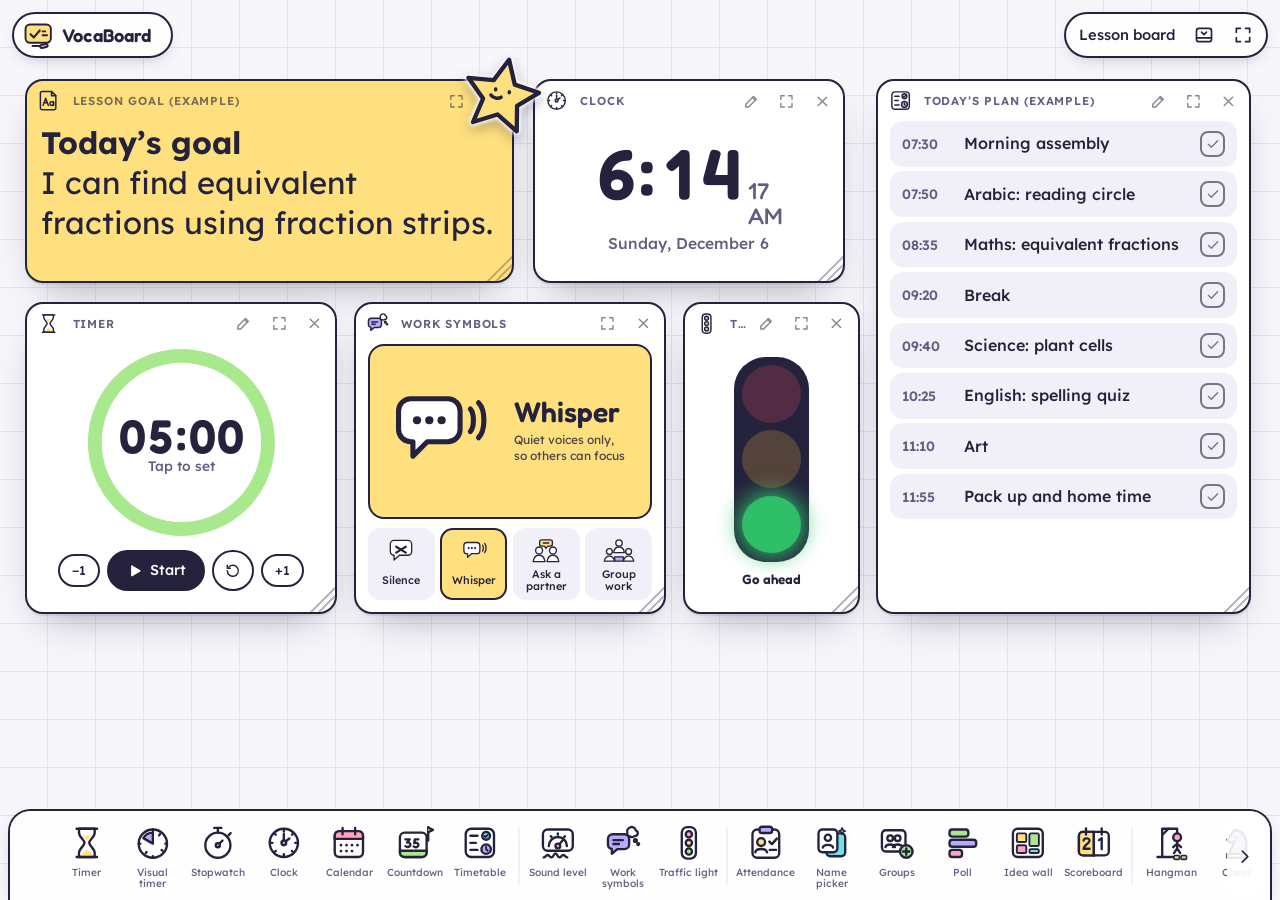
==== index.html @ 1a978347 "Add files via upload" ====
<!doctype html>
<html lang="en">
<head>
<meta charset="utf-8">
<meta name="viewport" content="width=device-width, initial-scale=1, viewport-fit=cover">
<title>VocaBoard</title>
<meta name="description" content="Interactive classroom board with timers, name picker, sound meter, polls and more. Works offline.">
<meta name="theme-color" content="#f6f6fb" media="(prefers-color-scheme: light)">
<meta name="theme-color" content="#1b1a2a" media="(prefers-color-scheme: dark)">
<meta name="mobile-web-app-capable" content="yes">
<meta name="apple-mobile-web-app-capable" content="yes">
<meta name="apple-mobile-web-app-title" content="VocaBoard">
<meta name="author" content="Ms. Amina Qatan">
<meta name="apple-mobile-web-app-status-bar-style" content="default">
<link rel="manifest" href="manifest.webmanifest">
<link rel="icon" href="icons/favicon.svg" type="image/svg+xml">
<link rel="icon" href="icons/icon-192.png" type="image/png" sizes="192x192">
<link rel="apple-touch-icon" href="icons/apple-touch-icon.png">
<link rel="preconnect" href="https://fonts.googleapis.com">
<link rel="preconnect" href="https://fonts.gstatic.com" crossorigin>
<link rel="stylesheet" href="https://fonts.googleapis.com/css2?family=Andika:wght@400;700&family=Caveat:wght@500;700&family=Fredoka:wght@400..700&family=Lexend:wght@300..700&family=Tajawal:wght@400;500;700&display=swap">
<link rel="stylesheet" href="https://fonts.googleapis.com/css2?family=Noto+Sans+Symbols+2&text=%E2%99%9A%E2%99%9B%E2%99%9C%E2%99%9D%E2%99%9E%E2%99%9F&display=swap">
<style>
:root{color-scheme:light;padding-top:env(safe-area-inset-top,0px);padding-bottom:env(safe-area-inset-bottom,0px)}
[hidden]{display:none!important}
img{max-width:100%}
:root{
  /* Layout: a full-bleed board (the classroom wall) with free-floating widget cards; tool dock pinned bottom-centre, board controls floating in the top corners; phones stack widgets in one column */
  --ink:#25223d;        /* outlines, main text */
  --ink-soft:#625e82;   /* secondary text */
  --card:#ffffff;       /* widget surface */
  --card-2:#f1f0f8;     /* inset fields, chips */
  --edge:#25223d;       /* widget outline */
  --chrome:rgba(255,255,255,.9);
  --lav:#b6abff; --mint:#a9e98e; --aqua:#74e0e4; --pink:#ffa3c0; --butter:#ffe07f; --peach:#ffbf8f;
  --on-pastel:#25223d;
  --go:#2fbf68; --wait:#f5b631; --stop:#ef4f5b;
  --focus:#6a5cff;
  --housing:#25223d;
  --paper:#f6f6fb; --paper-line:#e4e3f1; --paper-dot:#cfcde3;
  --lined:#fdfcf6; --lined-rule:#c9dcf2; --lined-margin:#f2a7b4;
  --chalk:#2f4a3f; --cork:#c99f6a; --blackboard:#25292d; --whiteboard:#f9fafb;
  --wood:#6b4a2f; --wood-2:#4a321f; --alu:#d3d8dd; --alu-2:#9aa2aa;
  --qr-dark:#000000; --qr-light:#ffffff;
  --shadow:0 2px 0 rgba(37,34,61,.07), 0 18px 38px -18px rgba(37,34,61,.42);
  --shadow-sm:0 6px 18px -10px rgba(37,34,61,.45);
  --f-display:"Fredoka","Tajawal",ui-rounded,"Segoe UI",system-ui,sans-serif;
  --f-ui:"Lexend","Tajawal","Segoe UI",system-ui,sans-serif;
  --radius:18px;
  --u:1;
}
@media (prefers-color-scheme: dark){
  :root:not([data-theme="light"]){
    --ink:#f1efff; --ink-soft:#b4afd8; --card:#262439; --card-2:#312e4a; --edge:#4c4874;
    --chrome:rgba(32,30,50,.9); --focus:#c3bbff; --housing:#14131f;
    --paper:#1b1a2a; --paper-line:#292741; --paper-dot:#3a3758;
    --shadow:0 2px 0 rgba(0,0,0,.25), 0 18px 38px -18px rgba(0,0,0,.75);
    --shadow-sm:0 6px 18px -10px rgba(0,0,0,.7);
    color-scheme:dark;
  }
}
:root[data-theme="dark"]{
  --ink:#f1efff; --ink-soft:#b4afd8; --card:#262439; --card-2:#312e4a; --edge:#4c4874;
  --chrome:rgba(32,30,50,.9); --focus:#c3bbff; --housing:#14131f;
  --paper:#1b1a2a; --paper-line:#292741; --paper-dot:#3a3758;
  --shadow:0 2px 0 rgba(0,0,0,.25), 0 18px 38px -18px rgba(0,0,0,.75);
  --shadow-sm:0 6px 18px -10px rgba(0,0,0,.7);
  color-scheme:dark;
}

html{box-sizing:border-box;height:100%;font-size:calc(16px * var(--u));-webkit-text-size-adjust:100%}
*,*::before,*::after{box-sizing:inherit}
body{height:100%;margin:0;background:var(--paper);color:var(--ink);font-family:var(--f-ui);overflow:hidden;overscroll-behavior:none;-webkit-tap-highlight-color:transparent}
button,input,select,textarea{font:inherit;color:inherit}
button{cursor:pointer}
:focus-visible{outline:3px solid var(--focus);outline-offset:2px}
@media (prefers-reduced-motion: reduce){*,*::before,*::after{animation-duration:.01ms!important;transition-duration:.01ms!important}}

/* SVG icon fills */
svg .f-card{fill:var(--card)} svg .f-lav{fill:var(--lav)} svg .f-mint{fill:var(--mint)} svg .f-aqua{fill:var(--aqua)}
svg .f-pink{fill:var(--pink)} svg .f-butter{fill:var(--butter)} svg .f-peach{fill:var(--peach)} svg .f-ink{fill:currentColor}
.ico{display:block;flex:none}

/* ---------- App shell ---------- */
#vocaboard{height:100%}
#app{position:relative;height:100%;overflow:hidden;isolation:isolate}
#bg{position:absolute;inset:0;z-index:0;transition:background .3s}
#board{position:absolute;inset:0;z-index:1}
#stk{position:absolute;inset:0;z-index:30;pointer-events:none}

.bg-grid{background-color:var(--paper);background-image:linear-gradient(var(--paper-line) 1.5px,transparent 1.5px),linear-gradient(90deg,var(--paper-line) 1.5px,transparent 1.5px);background-size:3rem 3rem;background-position:-1px -1px}
.bg-dots{background-color:var(--paper);background-image:radial-gradient(var(--paper-dot) 2px,transparent 2.6px);background-size:1.75rem 1.75rem}
.bg-lines{background-color:var(--lined);background-image:linear-gradient(90deg,transparent 5.9rem,var(--lined-margin) 5.9rem,var(--lined-margin) 6.05rem,transparent 6.05rem),linear-gradient(transparent 2.15rem,var(--lined-rule) 2.15rem,var(--lined-rule) 2.25rem,transparent 2.25rem);background-size:100% 100%,100% 2.25rem}
.bg-chalk{background-color:var(--chalk);background-image:url("data:image/svg+xml,%3Csvg xmlns='http://www.w3.org/2000/svg' width='240' height='240'%3E%3Cfilter id='n'%3E%3CfeTurbulence type='fractalNoise' baseFrequency='.9' numOctaves='2' stitchTiles='stitch'/%3E%3CfeColorMatrix values='0 0 0 0 1 0 0 0 0 1 0 0 0 0 1 0 0 0 .07 0'/%3E%3C/filter%3E%3Crect width='240' height='240' filter='url(%23n)'/%3E%3C/svg%3E"),radial-gradient(ellipse at 30% 25%,rgba(255,255,255,.09),transparent 60%);box-shadow:inset 0 0 0 .9rem var(--wood),inset 0 0 0 1.05rem var(--wood-2)}
.bg-black{background-color:var(--blackboard);background-image:url("data:image/svg+xml,%3Csvg xmlns='http://www.w3.org/2000/svg' width='240' height='240'%3E%3Cfilter id='n'%3E%3CfeTurbulence type='fractalNoise' baseFrequency='.9' numOctaves='2' stitchTiles='stitch'/%3E%3CfeColorMatrix values='0 0 0 0 1 0 0 0 0 1 0 0 0 0 1 0 0 0 .06 0'/%3E%3C/filter%3E%3Crect width='240' height='240' filter='url(%23n)'/%3E%3C/svg%3E"),radial-gradient(ellipse at 70% 28%,rgba(255,255,255,.08),transparent 55%),radial-gradient(ellipse at 22% 78%,rgba(255,255,255,.05),transparent 50%);box-shadow:inset 0 0 0 .9rem var(--wood),inset 0 0 0 1.05rem var(--wood-2)}
.bg-white{background-color:var(--whiteboard);background-image:linear-gradient(118deg,transparent 32%,rgba(255,255,255,.95) 46%,transparent 60%),linear-gradient(180deg,#fbfcfd,#eef1f4);box-shadow:inset 0 0 0 .75rem var(--alu),inset 0 0 0 .85rem var(--alu-2),inset 0 0 2.2rem .9rem rgba(20,30,40,.06)}
.bg-cork{background-color:var(--cork);background-image:url("data:image/svg+xml,%3Csvg xmlns='http://www.w3.org/2000/svg' width='200' height='200'%3E%3Cfilter id='n'%3E%3CfeTurbulence type='fractalNoise' baseFrequency='.55' numOctaves='3' stitchTiles='stitch'/%3E%3CfeColorMatrix values='0 0 0 0 .35 0 0 0 0 .2 0 0 0 0 .05 0 0 0 .55 0'/%3E%3C/filter%3E%3Crect width='200' height='200' filter='url(%23n)'/%3E%3C/svg%3E")}

/* top floating controls */
.top{position:absolute;top:.75rem;z-index:60;display:flex;gap:.5rem;align-items:center}
.top.l{left:max(.75rem,env(safe-area-inset-left,0px))}
.top.r{right:max(.75rem,env(safe-area-inset-right,0px))}
.pill{display:inline-flex;align-items:center;gap:.15rem;height:2.9rem;padding:0 .3rem;background:var(--chrome);border:2px solid var(--edge);border-radius:999px;-webkit-backdrop-filter:blur(12px);backdrop-filter:blur(12px);box-shadow:var(--shadow-sm)}
.ib{display:inline-grid;place-items:center;width:2.3rem;height:2.3rem;border:0;border-radius:999px;background:transparent;color:var(--ink);padding:0;flex:none}
.ib:hover{background:var(--card-2)}
.ib svg{width:1.25rem;height:1.25rem}
.brand{display:inline-flex;align-items:center;gap:.55rem;height:2.3rem;padding:0 .9rem 0 .25rem;border:0;border-radius:999px;background:transparent;color:var(--ink);font:600 1.15rem/1 var(--f-display);letter-spacing:.01em}
.brand:hover{background:var(--card-2)}
.brand svg{width:1.9rem;height:1.9rem}
@media (max-width: 560px){.brand .bt{display:none}.brand{padding:0 .25rem}.bname{max-width:8.5rem}}
.bname{max-width:14rem;overflow:hidden;text-overflow:ellipsis;white-space:nowrap;border:0;background:transparent;font:500 .92rem/1 var(--f-ui);padding:.55rem .5rem;border-radius:999px;color:var(--ink)}
.bname:hover{background:var(--card-2)}

/* dock */
#dock{position:absolute;left:50%;bottom:0;z-index:55;transform:translateX(-50%);max-width:calc(100% - 1rem);display:flex;align-items:stretch;gap:.1rem;padding:.4rem .5rem calc(.35rem + env(safe-area-inset-bottom,0px));background:var(--chrome);-webkit-backdrop-filter:blur(14px);backdrop-filter:blur(14px);border:2px solid var(--edge);border-bottom:0;border-radius:1.4rem 1.4rem 0 0;overflow-x:auto;overflow-y:hidden;scrollbar-width:none;transition:transform .25s ease;box-shadow:var(--shadow-sm)}
#dock::-webkit-scrollbar{display:none}
#dock.hide{transform:translate(-50%,calc(100% + 4px))}
.tool{display:flex;flex-direction:column;align-items:center;justify-content:flex-start;gap:.3rem;width:clamp(4rem,calc((100vw - 4rem) / 27.5),4.9rem);flex:none;padding:.4rem .1rem .3rem;border:0;border-radius:.9rem;background:transparent;color:var(--ink)}
.tool:hover{background:var(--card-2)}
.tool svg{width:62%;max-width:2.6rem;height:auto;aspect-ratio:1;transition:transform .15s}
.tool:active svg{transform:scale(.9)}
.tool span{font:450 .64rem/1.12 var(--f-ui);max-width:100%;color:var(--ink-soft);text-align:center;overflow:hidden;display:-webkit-box;-webkit-line-clamp:2;-webkit-box-orient:vertical;min-height:2.24em}
.dsep{width:2px;flex:none;margin:.6rem .25rem;border-radius:2px;background:var(--card-2)}
#dockTab{position:absolute;left:50%;bottom:calc(.6rem + env(safe-area-inset-bottom,0px));transform:translateX(-50%);z-index:54;display:inline-flex;align-items:center;gap:.4rem;height:2.6rem;padding:0 1.1rem;border-radius:999px;border:2px solid var(--edge);background:var(--chrome);-webkit-backdrop-filter:blur(12px);backdrop-filter:blur(12px);color:var(--ink);font:500 .85rem var(--f-ui);box-shadow:var(--shadow-sm)}
#dockTab svg{width:1.1rem;height:1.1rem}

/* ---------- Widgets ---------- */
.wg{position:absolute;display:flex;flex-direction:column;background:var(--card);color:var(--ink);border:2px solid var(--edge);border-radius:var(--radius);box-shadow:var(--shadow);min-width:0;animation:pop .22s ease-out}
@keyframes pop{from{transform:scale(.94);opacity:.4}to{transform:none;opacity:1}}
.wg.dragging{box-shadow:0 30px 60px -20px rgba(37,34,61,.55);cursor:grabbing}
.wg-h{display:flex;align-items:center;gap:.2rem;height:2.5rem;padding:0 .3rem 0 .65rem;cursor:grab;touch-action:none;-webkit-user-select:none;user-select:none;flex:none}
.wg-h > svg{width:1.45rem;height:1.45rem;flex:none}
.wg-t{flex:1;min-width:0;margin-left:.35rem;font:600 .72rem/1.2 var(--f-ui);letter-spacing:.07em;text-transform:uppercase;color:var(--ink-soft);white-space:nowrap;overflow:hidden;text-overflow:ellipsis;border-radius:6px;padding:.15rem .2rem}
.wg-t[contenteditable="true"]{background:var(--card-2);color:var(--ink);outline:none;text-transform:none;letter-spacing:0;cursor:text}
.wg-h .ib{width:2rem;height:2rem;opacity:.55}
.wg-h .ib:hover,.wg:focus-within .wg-h .ib{opacity:1}
.wg-h .ib svg{width:1.05rem;height:1.05rem}
.wg-b{flex:1;min-height:0;position:relative;container-type:size;overflow:hidden;padding:0 .75rem .75rem;border-radius:0 0 calc(var(--radius) - 2px) calc(var(--radius) - 2px)}
.wg-r{position:absolute;right:0;bottom:0;width:1.7rem;height:1.7rem;cursor:nwse-resize;touch-action:none;border-radius:0 0 var(--radius) 0;background:linear-gradient(135deg,transparent 52%,var(--ink-soft) 52%,var(--ink-soft) 58%,transparent 58%,transparent 68%,var(--ink-soft) 68%,var(--ink-soft) 74%,transparent 74%);opacity:.45}
.wg-r:hover{opacity:.9}
.wg.max{left:max(.75rem,env(safe-area-inset-left,0px))!important;top:4.4rem!important;width:auto!important;right:max(.75rem,env(safe-area-inset-right,0px));height:auto!important;bottom:calc(6.2rem + env(safe-area-inset-bottom,0px));z-index:50!important}
.wg.max .wg-r{display:none}
.wg.alarm{animation:alarm .9s ease-in-out infinite}
@keyframes alarm{0%,100%{box-shadow:0 0 0 0 var(--stop),var(--shadow)}50%{box-shadow:0 0 0 .6rem var(--stop),var(--shadow)}}
.wg[data-note]{--card:var(--note);--card-2:rgba(37,34,61,.08);--ink:var(--on-pastel);--ink-soft:rgba(37,34,61,.62);--edge:var(--on-pastel)}
.wg[data-note="butter"]{--note:var(--butter)} .wg[data-note="mint"]{--note:var(--mint)} .wg[data-note="pink"]{--note:var(--pink)}
.wg[data-note="aqua"]{--note:var(--aqua)} .wg[data-note="lav"]{--note:var(--lav)} .wg[data-note="peach"]{--note:var(--peach)}

/* phone layout: one column */
#board.stack{overflow-y:auto;overflow-x:hidden;display:flex;flex-direction:column;gap:.85rem;padding-block:4.4rem 7.5rem;padding-left:max(16px,env(safe-area-inset-left,0px));padding-right:max(16px,env(safe-area-inset-right,0px));-webkit-overflow-scrolling:touch}
#board.stack .wg{position:relative;left:auto!important;top:auto!important;width:auto!important;height:var(--sh)!important;flex:none;z-index:auto!important}
#board.stack .wg-h{cursor:default}
#board.stack .wg-r{display:none}
#board.stack .wg.max{position:fixed;left:.5rem!important;right:.5rem;top:4rem!important;bottom:calc(5.6rem + env(safe-area-inset-bottom,0px));height:auto!important;z-index:58!important}
.empty-board{position:absolute;inset:0;display:grid;place-content:center;justify-items:center;gap:.6rem;text-align:center;pointer-events:none;padding:0 2rem 6rem;color:var(--ink-soft)}
.empty-board b{font:500 1.6rem/1.2 var(--f-display);color:var(--ink)}
#board.stack .empty-board{position:static;padding:4rem 1rem}

/* ---------- Controls ---------- */
.btn{display:inline-flex;align-items:center;justify-content:center;gap:.4rem;min-height:2.6rem;padding:0 1.05rem;border-radius:999px;border:2px solid var(--edge);background:var(--card);color:var(--ink);font:500 .9rem/1 var(--f-ui);white-space:nowrap;-webkit-user-select:none;user-select:none;transition:transform .1s}
.btn:active{transform:scale(.96)}
.btn svg{width:1.1rem;height:1.1rem}
.btn.pri{background:var(--ink);color:var(--card);border-color:var(--ink)}
.btn.sm{min-height:2.1rem;padding:0 .75rem;font-size:.8rem}
.btn.ic{width:2.6rem;padding:0}
.btn.sm.ic{width:2.1rem}
.btn.danger.armed{background:var(--stop);border-color:var(--stop);color:#fff}
.btn[disabled]{opacity:.4;pointer-events:none}
.chip{display:inline-flex;align-items:center;justify-content:center;gap:.35rem;min-height:2.1rem;padding:0 .8rem;border-radius:999px;border:2px solid transparent;background:var(--card-2);color:var(--ink);font:500 .82rem/1 var(--f-ui);white-space:nowrap}
.chip[aria-pressed="true"]{background:var(--lav);color:var(--on-pastel);border-color:var(--edge)}
.chip.off{text-decoration:line-through;opacity:.5}
.chips{display:flex;flex-wrap:wrap;gap:.35rem}
.seg{display:inline-flex;flex-wrap:wrap;background:var(--card-2);border-radius:999px;padding:3px;gap:2px}
.seg button{border:0;background:transparent;border-radius:999px;padding:.45rem .85rem;font:500 .8rem/1 var(--f-ui);color:var(--ink-soft)}
.seg button[aria-pressed="true"]{background:var(--card);color:var(--ink);box-shadow:0 0 0 2px var(--edge)}
.field{display:grid;gap:.35rem;min-width:0}
.field > label,.field > .lbl{font:600 .7rem/1.2 var(--f-ui);letter-spacing:.07em;text-transform:uppercase;color:var(--ink-soft)}
.inp{width:100%;min-width:0;min-height:2.6rem;padding:.45rem .8rem;border-radius:.8rem;border:2px solid var(--card-2);background:var(--card-2);color:var(--ink)}
.inp:focus{border-color:var(--focus);outline:none;background:var(--card)}
textarea.inp{resize:vertical;line-height:1.45;min-height:6rem}
input[type="range"]{width:100%;accent-color:var(--focus)}
.form{display:grid;gap:.85rem;height:100%;overflow:auto;align-content:start;padding:.2rem .1rem .5rem}
.row{display:flex;gap:.5rem;align-items:center;flex-wrap:wrap}
.row.nw{flex-wrap:nowrap}
.note{font-size:.8rem;color:var(--ink-soft);line-height:1.45;margin:0}
.empty{height:100%;display:grid;place-content:center;justify-items:center;gap:.7rem;text-align:center;padding:1rem;border:2px dashed var(--card-2);border-radius:1rem;overflow:auto}
.mic-big{width:5rem;height:5rem;border-radius:50%;border:3px solid var(--edge);background:var(--lav);color:var(--on-pastel);display:grid;place-items:center;padding:0;box-shadow:0 6px 0 var(--edge);transition:transform .1s}
.mic-big:active{transform:translateY(3px);box-shadow:0 3px 0 var(--edge)}
.mic-big svg{width:2.4rem;height:2.4rem}
.empty > .ico{width:2.6rem;height:2.6rem;color:var(--ink-soft)}
.empty p{margin:0;max-width:26ch;color:var(--ink-soft);font-size:.85rem;line-height:1.45}
.empty.drag{border-color:var(--focus);background:var(--card-2)}
.switch{display:flex;align-items:center;justify-content:space-between;gap:1rem;font-size:.9rem}
.switch input{appearance:none;-webkit-appearance:none;width:2.9rem;height:1.7rem;border-radius:999px;background:var(--card-2);border:2px solid var(--edge);position:relative;flex:none;cursor:pointer;transition:background .15s}
.switch input::after{content:"";position:absolute;top:2px;left:2px;width:1.1rem;height:1.1rem;border-radius:50%;background:var(--ink);transition:transform .15s}
.switch input:checked{background:var(--mint)}
.switch input:checked::after{transform:translateX(1.2rem);background:var(--on-pastel)}
.big-digits b{display:inline-block;width:.6em;text-align:center;font-weight:inherit}
.big-digits i{display:inline-block;width:.28em;text-align:center;font-style:normal;position:relative;top:-.05em}

@media (pointer: coarse){
  .btn{min-height:2.95rem}
  .btn.sm{min-height:2.5rem}
  .btn.ic{width:2.95rem} .btn.sm.ic{width:2.5rem}
  .chip{min-height:2.5rem}
  .wg-h{height:2.9rem}
  .wg-h .ib{width:2.5rem;height:2.5rem;opacity:.8}
  .wg-r{width:2.3rem;height:2.3rem}
  .ib{width:2.6rem;height:2.6rem}
}

/* ---------- Sheets, toasts ---------- */
.sheet-wrap{position:absolute;inset:0;z-index:80;background:rgba(20,18,36,.32);display:flex;align-items:center;justify-content:center;padding:1rem;animation:fade .15s}
@keyframes fade{from{opacity:0}}
.sheet{width:min(34rem,100%);max-height:min(44rem,100%);display:flex;flex-direction:column;background:var(--card);color:var(--ink);border:2px solid var(--edge);border-radius:1.4rem;box-shadow:var(--shadow);overflow:hidden;animation:rise .2s ease-out}
@keyframes rise{from{transform:translateY(1rem);opacity:0}}
.sheet-wrap.side{justify-content:flex-start;align-items:stretch;padding:.6rem}
.sheet-wrap.side .sheet{width:min(23rem,100%);max-height:none;animation:slide .2s ease-out}
@keyframes slide{from{transform:translateX(-1.5rem);opacity:0}}
.sheet-h{display:flex;align-items:center;gap:.5rem;padding:.9rem .9rem .5rem 1.25rem}
.sheet-h h2{flex:1;margin:0;font:600 1.3rem/1.2 var(--f-display)}
.sheet-b{padding:.25rem 1.25rem 1.25rem;overflow:auto;display:grid;gap:1.15rem;align-content:start}
.sheet-b h3{margin:0 0 .1rem;font:600 .72rem/1.2 var(--f-ui);letter-spacing:.08em;text-transform:uppercase;color:var(--ink-soft)}
.sec{display:grid;gap:.6rem}
.credit{margin:0;font:400 .85rem var(--f-ui);color:var(--ink-soft)}
.credit b{font:600 .95rem var(--f-display);color:var(--ink)}
.empty-board .credit{margin-top:.6rem;font-size:.78rem;opacity:.8}
.blist{display:grid;gap:.3rem}
.bitem{display:flex;align-items:center;gap:.6rem;width:100%;text-align:left;padding:.6rem .8rem;border-radius:.8rem;border:2px solid transparent;background:var(--card-2);color:var(--ink);font:500 .92rem var(--f-ui)}
.bitem[aria-current="true"]{border-color:var(--edge);background:var(--lav);color:var(--on-pastel)}
.bitem small{margin-left:auto;font-size:.75rem;opacity:.7}
.swatches{display:grid;grid-template-columns:repeat(auto-fill,minmax(4.6rem,1fr));gap:.5rem}
.swatches.big{grid-template-columns:repeat(auto-fill,minmax(7.4rem,1fr))}
.sw{aspect-ratio:4/3;max-width:100%;border-radius:.8rem;border:2px solid var(--card-2);padding:0;display:flex;align-items:flex-end;justify-content:flex-start;overflow:hidden;position:relative}
.sw span{font:500 .68rem/1 var(--f-ui);background:var(--card);color:var(--ink);padding:.25rem .4rem;border-radius:0 .5rem 0 0}
.sw[aria-pressed="true"]{border-color:var(--edge);box-shadow:0 0 0 3px var(--focus)}
.stk-grid{display:grid;grid-template-columns:repeat(auto-fill,minmax(4.8rem,1fr));gap:.5rem}
.stk-grid button{aspect-ratio:1;max-width:100%;border:0;border-radius:1rem;background:var(--card-2);padding:.55rem;display:grid;place-items:center}
.stk-grid button:hover{background:var(--lav)}
.stk-grid svg{width:100%;height:100%}
#toast{position:absolute;left:50%;bottom:calc(6.6rem + env(safe-area-inset-bottom,0px));transform:translateX(-50%);z-index:90;display:flex;flex-direction:column;align-items:center;gap:.4rem;pointer-events:none;width:min(30rem,calc(100% - 2rem))}
.toast{display:flex;align-items:center;gap:.75rem;padding:.65rem .7rem .65rem 1.1rem;border-radius:999px;background:var(--ink);color:var(--card);font:500 .88rem/1.3 var(--f-ui);box-shadow:var(--shadow);pointer-events:auto;animation:rise .2s ease-out}
.toast button{border:0;border-radius:999px;background:var(--card);color:var(--ink);padding:.4rem .8rem;font:600 .8rem var(--f-ui)}

/* ---------- Stickers ---------- */
.stk{position:absolute;pointer-events:auto;touch-action:none;cursor:grab;filter:drop-shadow(0 0 2px #fff) drop-shadow(0 0 2px #fff) drop-shadow(0 5px 6px rgba(20,18,36,.28));animation:pop .25s ease-out}
.stk > svg{width:100%;height:100%;display:block;pointer-events:none}
.stk-x,.stk-r{position:absolute;display:none;width:2rem;height:2rem;border-radius:50%;border:2px solid var(--edge);background:var(--card);color:var(--ink);padding:0;place-items:center;filter:none}
.stk-x{top:-.6rem;right:-.6rem}
.stk-x svg{width:.9rem;height:.9rem}
.stk-r{bottom:-.6rem;right:-.6rem;cursor:nwse-resize;touch-action:none;background:var(--lav)}
.stk.sel{outline:2px dashed var(--focus);outline-offset:4px;border-radius:12px}
.stk.sel .stk-x,.stk.sel .stk-r{display:grid}

/* ---------- Widget internals ---------- */
/* timer */
.tm{display:grid;grid-template-rows:minmax(0,1fr) auto auto;gap:.55rem;height:100%}
.ring{position:relative;height:100%;aspect-ratio:1;max-width:100%;margin:0 auto;container-type:size;min-height:0}
.ring svg{position:absolute;inset:0;width:100%;height:100%;transform:rotate(-90deg)}
.ring .trk{fill:none;stroke:var(--card-2);stroke-width:7}
.ring .prg{fill:none;stroke:var(--mint);stroke-width:7;stroke-linecap:round;transition:stroke-dashoffset .25s linear,stroke .4s}
.ring.mid .prg{stroke:var(--butter)} .ring.low .prg{stroke:var(--pink)}
.ring .face{position:absolute;inset:0;display:grid;place-content:center;justify-items:center;gap:.2cqmin;border:0;background:transparent;padding:0;color:var(--ink)}
.ring .big-digits{font:600 24cqmin/1 var(--f-display);font-variant-numeric:tabular-nums;letter-spacing:-.01em}
.ring .big-digits.long{font-size:17cqmin}
.ring small{font:500 7cqmin/1 var(--f-ui);color:var(--ink-soft);min-height:1em}
.wg.alarm .ring small{color:var(--stop);font-weight:700}
.presets{display:flex;gap:.3rem;justify-content:center;flex-wrap:wrap}
.ctrls{display:flex;gap:.45rem;justify-content:center;align-items:center;flex-wrap:wrap}
@container (max-height: 270px){.presets{display:none}}
@container (max-height: 190px){.ctrls .hide-s{display:none}}
.two{display:grid;grid-template-columns:repeat(auto-fit,minmax(10rem,1fr));gap:.6rem}
.hms{display:grid;grid-template-columns:repeat(3,1fr);gap:.5rem}
.hms .inp{font:600 1.5rem var(--f-display);text-align:center;font-variant-numeric:tabular-nums}

/* visual timer */
.vt{display:grid;grid-template-rows:minmax(0,1fr) auto auto;gap:.45rem;height:100%}
.vt-dial{height:100%;aspect-ratio:1;max-width:100%;margin:0 auto;min-height:0;touch-action:none;cursor:pointer}
.vt-dial svg{width:100%;height:100%;display:block}
.vt-left{text-align:center;font:600 1.6rem/1 var(--f-display);font-variant-numeric:tabular-nums}
@container (max-height: 260px){.vt-left{display:none}}

/* stopwatch */
.swc{display:grid;grid-template-rows:auto auto minmax(0,1fr);gap:.6rem;height:100%;align-content:start}
.swc .big-digits{text-align:center;font:600 min(17cqw,30cqh)/1.05 var(--f-display);font-variant-numeric:tabular-nums;padding-top:.3rem}
.swc .big-digits .t{font-size:.55em;opacity:.55}
.laps{overflow:auto;display:grid;grid-auto-rows:max-content;gap:.15rem;align-content:start;font-variant-numeric:tabular-nums;font-size:.9rem}
.laps div{display:flex;justify-content:space-between;padding:.35rem .6rem;border-radius:.5rem;background:var(--card-2)}
@container (max-height: 200px){.laps{display:none}}

/* clock */
.clk{height:100%;display:grid;place-content:center;justify-items:center;gap:.4rem;text-align:center}
.clk .time{font:600 min(25cqw,52cqh)/1 var(--f-display);font-variant-numeric:tabular-nums;display:flex;align-items:baseline;gap:.08em}
.clk .time sup{font-size:.32em;font-weight:500;color:var(--ink-soft);display:flex;flex-direction:column;align-items:flex-start;gap:.1em;line-height:1}
.clk .date{font:500 min(5.5cqw,11cqh)/1.2 var(--f-ui);color:var(--ink-soft)}
.clk-a{height:100%;display:grid;grid-template-rows:minmax(0,1fr) auto;gap:.3rem;justify-items:center}
.clk-a svg{height:100%;aspect-ratio:1;max-width:100%}
.clk-a .date{font:500 .9rem var(--f-ui);color:var(--ink-soft)}

/* calendar */
.cal{height:100%;display:grid;grid-template-rows:auto minmax(0,1fr);gap:.4rem}
.cal-h{display:flex;align-items:center;gap:.25rem}
.cal-h b{flex:1;font:600 min(1.45rem,7cqw)/1.1 var(--f-display)}
.cal-g{display:grid;grid-template-columns:repeat(7,1fr);grid-auto-rows:minmax(0,1fr);gap:2px;min-height:0}
.cal-g .wd{font:600 min(.75rem,3.2cqw)/1 var(--f-ui);letter-spacing:.05em;text-transform:uppercase;color:var(--ink-soft);display:grid;place-items:center}
.cal-g .d{display:grid;place-items:center;border-radius:.6rem;font:500 min(5.2cqw,7.5cqh)/1 var(--f-ui);font-variant-numeric:tabular-nums}
.cal-g .d.we{background:var(--card-2)}
.cal-g .d.out{opacity:.3}
.cal-g .d.today span{background:var(--lav);color:var(--on-pastel);border:2px solid var(--edge);border-radius:50%;width:1.9em;height:1.9em;display:grid;place-items:center;font-weight:700}

/* countdown */
.cd{height:100%;display:grid;align-content:center;justify-items:center;gap:min(4cqh,1rem);text-align:center}
.cd h3{margin:0;font:600 min(7cqw,12cqh)/1.15 var(--f-display);text-wrap:balance}
.cd .units{display:grid;grid-template-columns:repeat(4,1fr);gap:min(2.5cqw,.7rem);width:100%}
.cd .u{background:var(--card-2);border-radius:.9rem;padding:min(3cqh,.8rem) .2rem;display:grid;gap:.25rem}
.cd .u b{font:600 min(11cqw,22cqh)/1 var(--f-display);font-variant-numeric:tabular-nums}
.cd .u span{font:600 min(2.8cqw,.72rem)/1 var(--f-ui);letter-spacing:.07em;text-transform:uppercase;color:var(--ink-soft)}
.cd .u.main{background:var(--butter);color:var(--on-pastel)}
.cd .u.main span{color:var(--on-pastel);opacity:.7}
.cd p{margin:0;font-size:.85rem;color:var(--ink-soft)}

/* timetable */
.tt{height:100%;overflow:auto;display:grid;grid-auto-rows:max-content;gap:.3rem;align-content:start}
.tt-r{display:grid;grid-template-columns:auto 1fr auto;align-items:center;gap:.7rem;padding:.5rem .6rem;border-radius:.8rem;border:2px solid transparent;background:var(--card-2);text-align:left;color:var(--ink);font:500 1rem/1.3 var(--f-ui);width:100%}
.tt-r time{font:600 .85rem/1 var(--f-ui);font-variant-numeric:tabular-nums;color:var(--ink-soft);min-width:3.2rem}
.tt-r.now{background:var(--lav);border-color:var(--edge);color:var(--on-pastel)}
.tt-r.now time{color:var(--on-pastel)}
.tt-r.past{opacity:.55}
.tt-r.done span{text-decoration:line-through;opacity:.55}
.tt-r .ck{width:1.6rem;height:1.6rem;border-radius:.5rem;border:2px solid currentColor;display:grid;place-items:center;opacity:.6}
.tt-r.done .ck{background:var(--mint);color:var(--on-pastel);opacity:1;border-color:var(--edge)}
.tt-r .ck svg{width:1rem;height:1rem}
.tt-e{display:grid;grid-template-columns:minmax(7.6rem,auto) 1fr auto;gap:.4rem;align-items:center}

/* traffic light */
.tl{height:100%;display:flex;flex-direction:column;align-items:center;justify-content:center;gap:min(4cqh,1rem)}
.tl-box{display:flex;flex-direction:column;gap:min(3cqh,.7rem);padding:min(3.2cqh,.8rem);background:var(--housing);border-radius:2rem;height:min(100%,calc(100cqh - 3.2rem));aspect-ratio:1/2.7;max-width:100%;justify-content:space-between}
.tl-box button{flex:1;aspect-ratio:1;max-width:100%;border-radius:50%;border:0;padding:0;opacity:.22;transition:opacity .2s,box-shadow .2s}
.tl-box button[aria-pressed="true"]{opacity:1}
.tl-box .red{background:var(--stop)} .tl-box .yellow{background:var(--wait)} .tl-box .green{background:var(--go)}
.tl-box .red[aria-pressed="true"]{box-shadow:0 0 1.4rem .2rem var(--stop)}
.tl-box .yellow[aria-pressed="true"]{box-shadow:0 0 1.4rem .2rem var(--wait)}
.tl-box .green[aria-pressed="true"]{box-shadow:0 0 1.4rem .2rem var(--go)}
.tl-lbl{font:600 min(1.5rem,9cqw)/1.15 var(--f-display);text-align:center;text-wrap:balance;min-height:1.15em}
@container (min-aspect-ratio: 13/10){
  .tl{flex-direction:row;gap:5cqw}
  .tl-box{flex-direction:row;height:auto;width:min(58cqw,calc(100cqh * 2.7));aspect-ratio:2.7/1}
  .tl-lbl{font-size:min(2rem,7cqw);max-width:38cqw;text-align:left}
}

/* work symbols */
.ws{height:100%;display:grid;grid-template-rows:minmax(0,1fr) auto;gap:.6rem}
.ws-main{display:flex;align-items:center;justify-content:center;gap:5cqw;min-height:0;border-radius:1rem;padding:.4rem;background:var(--wsc,var(--card-2));color:var(--on-pastel);border:2px solid var(--edge)}
.ws-main svg{height:min(78%,60cqw);aspect-ratio:1;flex:none}
.ws-main div{display:grid;gap:.35rem;min-width:0}
.ws-main b{font:600 min(10cqw,2.8rem)/1 var(--f-display)}
.ws-main span{font:450 min(4.2cqw,1.05rem)/1.35 var(--f-ui);opacity:.8;text-wrap:balance}
.ws-pick{display:grid;grid-template-columns:repeat(4,1fr);gap:.35rem}
.ws-pick button{border:2px solid transparent;background:var(--card-2);border-radius:.8rem;padding:.3rem;display:grid;justify-items:center;gap:.15rem;font:500 .68rem/1.1 var(--f-ui);color:var(--ink)}
.ws-pick button svg{width:2rem;height:2rem}
.ws-pick button[aria-pressed="true"]{border-color:var(--edge);background:var(--wsc)}
@container (max-aspect-ratio: 1/1){.ws-main{flex-direction:column;text-align:center;gap:.4rem}.ws-main svg{height:min(60%,60cqw)}.ws-main b{font-size:min(12cqw,2.4rem)}}
@container (max-height: 230px){.ws-main span{display:none}}

/* sound level */
.sl{height:100%;display:grid;grid-template-rows:minmax(0,1fr) auto auto;gap:.5rem;justify-items:center}
.sl svg{height:100%;max-width:100%;aspect-ratio:200/128}
.sl-lbl{font:600 min(1.6rem,8cqw)/1 var(--f-display);text-align:center}
.sl-lbl.go{color:var(--go)} .sl-lbl.wait{color:var(--wait)} .sl-lbl.stop{color:var(--stop)}
.sl .ctrls{width:100%}
.sl .lim{display:flex;align-items:center;gap:.5rem;font-size:.8rem;color:var(--ink-soft);width:100%}
.sl .lim input{flex:1}
@container (max-height: 240px){.sl .lim{display:none}}

/* webcam & media */
.media{position:absolute;inset:0 .75rem .75rem;border-radius:.8rem;overflow:hidden;background:#000;display:grid;place-items:center}
.media video,.media img,.media iframe{width:100%;height:100%;border:0;display:block}
.media.mirror video{transform:scaleX(-1)}
.media-bar{position:absolute;left:50%;bottom:.6rem;transform:translateX(-50%);display:flex;gap:.35rem;padding:.3rem;border-radius:999px;background:var(--chrome);border:2px solid var(--edge);opacity:0;transition:opacity .2s;max-width:calc(100% - 1rem);overflow-x:auto;scrollbar-width:none}
.wg:hover .media-bar,.wg:focus-within .media-bar,.media-bar.show{opacity:1}
@media (pointer: coarse){.media-bar{opacity:1}}
.imgw{position:absolute;inset:0 .75rem .75rem;border-radius:.8rem;overflow:hidden;display:grid;place-items:center}
.imgw img{width:100%;height:100%;display:block}
.pdfw{position:absolute;inset:0 .75rem .75rem;display:grid;grid-template-rows:minmax(0,1fr) auto;gap:.4rem}
.pdfw .pg{min-height:0;overflow:auto;display:grid;place-items:center;background:var(--card-2);border-radius:.8rem}
.pdfw canvas{display:block;box-shadow:0 2px 10px rgba(0,0,0,.18);background:#fff}
.pdfw .nav{display:flex;align-items:center;justify-content:center;gap:.4rem;font-variant-numeric:tabular-nums;font-size:.85rem}

/* dice */
.dc{height:100%;display:grid;grid-template-rows:auto minmax(0,1fr) auto;gap:.5rem}
.dc-top{display:flex;justify-content:space-between;align-items:center;gap:.4rem;flex-wrap:wrap}
.dc-area{display:flex;flex-wrap:wrap;align-content:center;justify-content:center;gap:min(4cqw,1rem);min-height:0;border:0;background:transparent;padding:0;cursor:pointer}
.die{--s:min(28cqw,40cqh);width:var(--s);height:var(--s);border-radius:22%;background:var(--dc,var(--lav));border:max(2px,.035em) solid var(--edge);border:3px solid var(--edge);display:grid;grid-template-columns:repeat(3,1fr);grid-template-rows:repeat(3,1fr);padding:calc(var(--s) * .1);box-shadow:0 4px 0 var(--edge)}
.die i{display:block;border-radius:50%;margin:calc(var(--s) * .035);background:transparent}
.die i.on{background:var(--on-pastel)}
.dc-area.n3 .die,.dc-area.n4 .die{--s:min(20cqw,30cqh)}
.dc-area.n5 .die,.dc-area.n6 .die{--s:min(17cqw,26cqh)}
.rolling .die{animation:tumble .5s ease-in-out}
@keyframes tumble{0%{transform:rotate(0) translateY(0)}30%{transform:rotate(160deg) translateY(-12%)}60%{transform:rotate(290deg) translateY(4%)}100%{transform:rotate(360deg)}}
.coin{width:min(50cqw,52cqh);aspect-ratio:1;border-radius:50%;border:3px solid var(--edge);display:grid;place-items:center;font:600 min(9cqw,10cqh)/1 var(--f-display);color:var(--on-pastel);background:var(--butter);box-shadow:inset 0 0 0 min(2.5cqw,.6rem) rgba(255,255,255,.45),0 4px 0 var(--edge)}
.coin.t{background:var(--peach)}
.rolling .coin{animation:flip .7s ease-in-out}
@keyframes flip{0%{transform:rotateY(0) translateY(0)}50%{transform:rotateY(900deg) translateY(-18%)}100%{transform:rotateY(1800deg)}}
.dc-total{text-align:center;font:600 1.1rem var(--f-display);min-height:1.4rem}

/* name picker */
.rp{height:100%;display:grid;grid-template-rows:minmax(0,1fr) auto auto;gap:.55rem}
.rp-card{display:grid;place-items:center;min-height:0;border-radius:1rem;border:2px solid var(--edge);background:var(--aqua);color:var(--on-pastel);padding:.5rem;text-align:center;overflow:hidden;position:relative}
.rp-card b{font:600 min(14cqw,26cqh)/1.05 var(--f-display);overflow-wrap:anywhere}
.rp-card.idle b{font-size:min(7cqw,12cqh);opacity:.75}
.rp-card.spin b{opacity:.8}
.rp-card.win{animation:winpop .45s ease-out}
@keyframes winpop{0%{transform:scale(.92)}60%{transform:scale(1.04)}100%{transform:none}}
.rp-meta{display:flex;justify-content:space-between;align-items:center;gap:.5rem;font-size:.8rem;color:var(--ink-soft);flex-wrap:wrap}
.confetti{position:absolute;inset:0;pointer-events:none}
.confetti i{position:absolute;top:50%;left:50%;width:.55rem;height:.85rem;border-radius:2px;animation:conf 1s ease-out forwards}
@keyframes conf{to{transform:translate(var(--dx),var(--dy)) rotate(var(--r));opacity:0}}

/* groups */
.gm{height:100%;display:grid;grid-template-rows:auto minmax(0,1fr);gap:.55rem}
.gm-top{display:flex;gap:.4rem;align-items:center;flex-wrap:wrap}
.gm-top .stp{display:inline-flex;align-items:center;gap:.2rem;font:600 1rem var(--f-display);font-variant-numeric:tabular-nums}
.gm-grid{overflow:auto;grid-auto-rows:max-content;display:grid;grid-template-columns:repeat(auto-fill,minmax(min(9.5rem,100%),1fr));gap:.5rem;align-content:start}
.gm-g{border:2px solid var(--edge);border-radius:.9rem;overflow:hidden;background:var(--card)}
.gm-g h4{margin:0;padding:.45rem .7rem;font:600 .95rem var(--f-display);background:var(--gc);color:var(--on-pastel);border-bottom:2px solid var(--edge)}
.gm-g ul{list-style:none;margin:0;padding:.45rem .7rem .55rem;display:grid;gap:.2rem;font-size:.92rem}

/* poll */
.pl{height:100%;display:grid;grid-template-rows:auto auto minmax(0,1fr) auto;gap:.5rem}
.pl-q{font:600 min(1.35rem,6cqw)/1.25 var(--f-display);outline:none;border-radius:.5rem;padding:.1rem .2rem;text-wrap:balance}
.pl-q:empty::before{content:attr(data-ph);color:var(--ink-soft)}
.pl-q:focus{background:var(--card-2)}
.pl-opts{display:grid;gap:.4rem;overflow:auto;align-content:start;grid-auto-rows:minmax(2.9rem,auto)}
.pl-opts.faces{grid-template-columns:repeat(auto-fit,minmax(5.5rem,1fr));grid-auto-rows:1fr}
.pl-o{position:relative;display:flex;align-items:center;gap:.65rem;padding:.4rem .8rem .4rem .45rem;border-radius:.9rem;border:2px solid var(--edge);background:var(--card);overflow:hidden;text-align:left;color:var(--ink);font:500 1rem/1.2 var(--f-ui);min-height:0}
.pl-o .bar{position:absolute;inset:0 auto 0 0;width:0;background:var(--oc);opacity:.85;transition:width .35s ease}
.pl-o > *:not(.bar){position:relative}
.pl-o .k{flex:none;width:2rem;height:2rem;border-radius:.6rem;display:grid;place-items:center;background:var(--oc);border:2px solid var(--edge);font:600 .95rem var(--f-display);color:var(--on-pastel)}
.pl-o .lb{flex:1;min-width:0;overflow-wrap:anywhere}
.pl-o .ct{font:600 1rem var(--f-display);font-variant-numeric:tabular-nums;white-space:nowrap}
.pl-o .ct small{font:500 .75rem var(--f-ui);color:var(--ink-soft);margin-left:.3rem}
.pl-o.bump{animation:winpop .3s}
.pl-opts.faces .pl-o{flex-direction:column;justify-content:center;padding:.5rem .3rem;text-align:center;gap:.3rem}
.pl-opts.faces .pl-o .bar{inset:auto 0 0 0;width:auto!important;height:var(--h,0%);transition:height .35s ease}
.pl-opts.faces .face{width:min(3.4rem,60%);aspect-ratio:1}
.pl-opts.faces .face svg{width:100%;height:100%}
.pl-opts.faces .lb{flex:none;font-size:.85rem}
.pl.hidden .bar{display:none}
.pl.hidden .ct{visibility:hidden}
.pl-foot{display:flex;align-items:center;gap:.35rem;flex-wrap:wrap;font-size:.8rem;color:var(--ink-soft)}
.pl-foot .sp{flex:1}

/* scoreboard */
.sb{height:100%;display:grid;grid-template-rows:minmax(0,1fr) auto;gap:.5rem}
.sb-teams{display:grid;grid-template-columns:repeat(var(--n),minmax(0,1fr));gap:.5rem;min-height:0}
.sb-t{display:grid;grid-template-rows:auto minmax(0,1fr) auto;border:2px solid var(--edge);border-radius:1rem;overflow:hidden;background:var(--tc);color:var(--on-pastel);min-width:0}
.sb-t .nm{padding:.45rem .5rem;font:600 min(1.1rem,5cqw)/1.15 var(--f-display);text-align:center;outline:none;border-bottom:2px solid var(--edge);background:rgba(255,255,255,.45);overflow-wrap:anywhere}
.sb-t .pts{border:0;background:transparent;color:inherit;font:600 min(18cqw,34cqh)/1 var(--f-display);font-variant-numeric:tabular-nums;display:grid;place-items:center;min-height:0;padding:0}
.sb-t .pm{display:grid;grid-template-columns:1fr 1.6fr;border-top:2px solid var(--edge)}
.sb-t .pm button{border:0;background:rgba(255,255,255,.45);color:var(--on-pastel);font:600 1.3rem/1 var(--f-display);min-height:2.6rem}
.sb-t .pm button + button{border-left:2px solid var(--edge);background:rgba(255,255,255,.7)}
.sb-t.lead .pts{text-shadow:0 0 0 currentColor}
.sb-foot{display:flex;gap:.4rem;justify-content:flex-end;flex-wrap:wrap}

/* text */
.tx{height:100%;display:grid;grid-template-rows:auto minmax(0,1fr);gap:.35rem}
.tx-bar{display:none;gap:.25rem;align-items:center;flex-wrap:wrap;padding:.25rem;border-radius:.8rem;background:var(--card-2)}
.wg-text:focus-within .tx-bar,.wg-text.editing .tx-bar{display:flex}
.tx-bar select{min-height:2rem;border-radius:.6rem;border:0;background:var(--card);padding:0 .4rem;font-size:.8rem;max-width:8.5rem}
.tx-bar .ib{width:2rem;height:2rem;border-radius:.6rem;font:700 .9rem var(--f-ui)}
.tx-bar .dot{width:1.35rem;height:1.35rem;border-radius:50%;border:2px solid var(--edge);padding:0}
.tx-bar .vsep{width:2px;height:1.3rem;background:var(--card);margin:0 .15rem}
.tx-ed{overflow:auto;outline:none;line-height:1.3;padding:.1rem .15rem;overflow-wrap:anywhere;border-radius:.4rem}
.tx-ed:empty::before{content:attr(data-ph);color:var(--ink-soft)}
.tx-ed ul,.tx-ed ol{margin:.2em 0;padding-inline-start:1.2em}
.tx-ed[data-al="center"]{text-align:center} .tx-ed[data-al="right"]{text-align:right}

/* draw */
.dw{position:absolute;inset:0 .75rem .75rem;display:grid;grid-template-rows:auto minmax(0,1fr);gap:.4rem}
.dw-bar{display:flex;gap:.25rem;align-items:center;flex-wrap:wrap}
.dw-bar .ib{width:2.1rem;height:2.1rem;border-radius:.6rem;background:var(--card-2)}
.dw-bar .ib[aria-pressed="true"]{background:var(--lav);color:var(--on-pastel);box-shadow:0 0 0 2px var(--edge)}
.dw-bar .dot{width:1.5rem;height:1.5rem;border-radius:50%;border:2px solid var(--card-2);padding:0;flex:none}
.dw-bar .dot[aria-pressed="true"]{border-color:var(--edge);box-shadow:0 0 0 2px var(--card),0 0 0 4px var(--edge)}
.dw-bar .sz{width:2.1rem;height:2.1rem;border-radius:.6rem;border:0;background:var(--card-2);display:grid;place-items:center;padding:0}
.dw-bar .sz i{display:block;border-radius:50%;background:var(--ink)}
.dw-bar .sz[aria-pressed="true"]{background:var(--lav);box-shadow:0 0 0 2px var(--edge)}
.dw-bar .sz[aria-pressed="true"] i{background:var(--on-pastel)}
.dw-bar .sp{flex:1}
.dw-pad{position:relative;border-radius:.8rem;overflow:hidden;border:2px solid var(--card-2);min-height:0}
.dw-pad.white{background:#fff}
.dw-pad.grid{background-color:#fff;background-image:linear-gradient(#e7e6f2 1px,transparent 1px),linear-gradient(90deg,#e7e6f2 1px,transparent 1px);background-size:24px 24px}
.dw-pad.clear{background:transparent;border-style:dashed}
.dw-pad.chalk{background:var(--chalk)}
.dw-pad canvas{position:absolute;inset:0;width:100%;height:100%;touch-action:none;cursor:crosshair}

/* links, qr, embed */
.lk{height:100%;display:grid;grid-template-columns:minmax(0,1fr) auto;gap:.6rem;align-items:stretch}
.lk a{display:grid;align-content:center;gap:.35rem;padding:1rem;border-radius:1rem;border:2px solid var(--edge);background:var(--mint);color:var(--on-pastel);text-decoration:none;min-width:0;overflow:hidden}
.lk a b{font:600 min(1.6rem,8cqw)/1.15 var(--f-display);overflow-wrap:anywhere;text-wrap:balance}
.lk a span{font-size:.85rem;opacity:.75;overflow:hidden;text-overflow:ellipsis;white-space:nowrap;display:flex;align-items:center;gap:.3rem}
.lk a span svg{width:1rem;height:1rem;flex:none}
.lk .qrs{height:100%;aspect-ratio:1;max-width:45cqw;display:grid;place-items:center}
.qr{height:100%;display:grid;grid-template-rows:minmax(0,1fr) auto;gap:.4rem;justify-items:center}
.qr .code{height:100%;aspect-ratio:1;max-width:100%;min-height:0}
.qr .code svg{width:100%;height:100%;display:block;border-radius:.4rem}
.qr p{margin:0;font:500 .9rem/1.3 var(--f-ui);text-align:center;color:var(--ink-soft);max-width:100%;overflow:hidden;text-overflow:ellipsis;white-space:nowrap}
.ext{height:100%;display:grid;place-content:center;justify-items:center;gap:.7rem;text-align:center;padding:1rem;background:var(--card-2);border-radius:1rem}
.ext p{margin:0;font-size:.85rem;color:var(--ink-soft);max-width:30ch;line-height:1.45}
.ext b{font:600 1.1rem/1.25 var(--f-display);overflow-wrap:anywhere}

/* ---------- v1.1: dock arrows, board items, games, new tools ---------- */
.dock-arrow{position:sticky;z-index:2;flex:none;width:2.2rem;align-self:stretch;border:0;border-radius:.8rem;background:var(--chrome);color:var(--ink);display:none;place-items:center;padding:0}
.dock-arrow svg{width:1.2rem;height:1.2rem}
.dock-arrow.l{left:0}.dock-arrow.r{right:0}
#dock.ovf .dock-arrow{display:grid}
#dock.ovf.at-start .dock-arrow.l,#dock.ovf.at-end .dock-arrow.r{visibility:hidden}
.ib.live,.btn.live{background:var(--stop)!important;color:#fff!important;animation:livepulse 1.2s ease-in-out infinite}
@keyframes livepulse{0%,100%{box-shadow:0 0 0 0 rgba(239,79,91,.5)}50%{box-shadow:0 0 0 .4rem rgba(239,79,91,0)}}
.ib.lang{font:700 .78rem/1 var(--f-ui);width:auto;min-width:2rem;padding:0 .35rem;border-radius:.6rem}
::highlight(vb-err){text-decoration:underline wavy #ef4f5b;text-decoration-thickness:2px;text-underline-offset:3px;background-color:rgba(239,79,91,.13)}

/* board items */
.stk .it-art{width:100%;height:100%;pointer-events:none}
.it-sticker .it-art > svg{width:100%;height:100%;display:block}
.it-shape,.it-note{filter:none}
.it-shape .it-art svg{width:100%;height:100%;display:block;overflow:visible;stroke-width:4;stroke-linejoin:round;stroke-linecap:round}
.it-shape .it-art svg *{vector-effect:non-scaling-stroke}
.it-shape .it-art .sf{fill-opacity:var(--fo)}
.it-shape .it-art .s2{fill-opacity:var(--fo2)}
.it-shape .it-art .s3{fill-opacity:var(--fo3)}
.it-note{--note:var(--butter);container-type:size}
.it-note[data-note="pink"]{--note:var(--pink)} .it-note[data-note="mint"]{--note:var(--mint)} .it-note[data-note="aqua"]{--note:var(--aqua)} .it-note[data-note="lav"]{--note:var(--lav)} .it-note[data-note="peach"]{--note:var(--peach)}
.it-note .it-art{pointer-events:auto;position:relative;background:var(--note);color:var(--on-pastel);border-radius:4px 4px 4px 22px;box-shadow:0 1px 0 rgba(0,0,0,.08),0 14px 24px -14px rgba(20,18,36,.55);padding:1.1rem .8rem .7rem;display:flex}
.it-note .tape{position:absolute;top:-.55rem;left:50%;width:34%;height:1.1rem;transform:translateX(-50%) rotate(-2deg);background:rgba(255,255,255,.55);border:1px solid rgba(37,34,61,.12)}
.note-tx{flex:1;min-width:0;outline:none;overflow:auto;font:500 clamp(14px,12cqw,64px)/1.15 "Caveat","Tajawal",cursive;color:var(--on-pastel);overflow-wrap:anywhere;cursor:text}
.note-tx:empty::before{content:attr(data-ph);opacity:.5}
.it-bar{position:absolute;left:50%;bottom:calc(100% + .55rem);transform:translateX(-50%);display:none;gap:.15rem;padding:.25rem;border-radius:999px;background:var(--card);border:2px solid var(--edge);box-shadow:var(--shadow-sm);white-space:nowrap;filter:none;z-index:2}
.stk.below .it-bar{bottom:auto;top:calc(100% + .7rem)}
.stk.sel .it-bar{display:flex}
.it-bar .ib{width:2.2rem;height:2.2rem}
.cdot{display:block;width:1.15rem;height:1.15rem;border-radius:50%;border:2px solid var(--edge)}
.it-sticker.sel .stk-r,.it-shape.sel .stk-r,.it-note.sel .stk-r{display:grid}
.shp-grid button{display:grid;grid-template-rows:minmax(0,1fr) auto;gap:.3rem;padding:.6rem .5rem .45rem}
.shp-th{display:block;width:auto;height:2.6rem;margin:auto;max-width:100%}
.shp-th svg{width:100%;height:100%;display:block;overflow:visible;stroke-width:3;stroke-linejoin:round}
.shp-th svg *{vector-effect:non-scaling-stroke}
.shp-th .sf{fill-opacity:var(--fo)} .shp-th .s2{fill-opacity:var(--fo2)} .shp-th .s3{fill-opacity:var(--fo3)}
.shp-grid small{font:500 .68rem/1.1 var(--f-ui);color:var(--ink-soft)}

/* text: check panel and voice */
.tx-bar .ib[aria-pressed="true"]{background:var(--lav);color:var(--on-pastel)}
.tx-area{position:relative;min-height:0;display:grid}
.tx-area .tx-ed{min-height:0}
.tx-heard{position:absolute;left:.2rem;bottom:.2rem;max-width:calc(100% - .4rem);padding:.35rem .7rem;border-radius:999px;background:var(--ink);color:var(--card);font:500 .8rem/1.3 var(--f-ui);overflow:hidden;text-overflow:ellipsis;white-space:nowrap}
.tx-chk{position:absolute;left:0;right:0;bottom:0;max-height:62%;overflow:auto;background:var(--card);color:var(--ink);border:2px solid var(--edge);border-radius:.9rem;padding:.45rem .6rem;box-shadow:var(--shadow-sm);font-size:.85rem}
.tx-chk-h{display:flex;align-items:center;gap:.4rem}
.tx-chk-h b{display:flex;align-items:center;gap:.35rem;font:600 .9rem var(--f-ui)}
.tx-chk-h b.ok{color:var(--go)} .tx-chk-h b svg{width:1.1rem;height:1.1rem}
.tx-chk-h .sp{flex:1}
.tx-chk ul{list-style:none;margin:.4rem 0 0;padding:0;display:grid;gap:.25rem}
.tx-chk li{display:flex;align-items:center;gap:.5rem;justify-content:space-between;padding:.3rem .5rem;border-radius:.6rem;background:var(--card-2)}
.tx-chk li span{min-width:0;overflow-wrap:anywhere}

/* draw: second row, suggestions, info */
.dw{grid-template-rows:auto minmax(0,1fr)}
.dw-bars{display:grid;gap:.3rem}
.dw-bar .vsep{width:2px;height:1.4rem;background:var(--card-2);margin:0 .1rem}
.dw-bar .ib.lang{background:var(--card-2)}
.dw-sub{padding:.2rem;border-radius:.7rem;background:var(--card-2)}
.dw-sub .ib{background:var(--card)}
.dw-sug,.dw-info{position:absolute;left:.4rem;right:.4rem;z-index:2;display:flex;align-items:center;gap:.35rem;padding:.35rem;border-radius:.9rem;background:var(--card);color:var(--ink);border:2px solid var(--edge);box-shadow:var(--shadow-sm);overflow-x:auto;scrollbar-width:thin}
.dw-sug{top:.4rem}
.dw-info{bottom:.4rem;flex-wrap:wrap;font-size:.85rem}
.dw-info b{font:600 1rem var(--f-display)}
.dw-sug .lbl{font:600 .7rem/1.1 var(--f-ui);letter-spacing:.06em;text-transform:uppercase;color:var(--ink-soft);padding:0 .3rem;flex:none}
.dw-sug button:not(.ib){flex:none;width:3.4rem;height:3.4rem;border-radius:.7rem;border:2px solid var(--card-2);background:var(--card-2);display:grid;place-items:center;padding:.3rem;color:var(--ink)}
.dw-sug button:not(.ib):hover{border-color:var(--focus)}
.dw-sug button img,.dw-sug button svg{width:100%;height:100%;object-fit:contain}
.dw-sug .ib{flex:none;margin-left:auto}

/* hangman */
.hm{height:100%;display:grid;grid-template-rows:minmax(0,1fr) auto auto;gap:.5rem}
.hm-top{display:grid;grid-template-columns:minmax(0,38%) minmax(0,1fr);gap:.6rem;align-items:center;min-height:0}
.hm-pic{height:100%;min-height:0;display:grid;place-items:center;color:var(--ink)}
.hm-pic svg{height:100%;max-height:100%;width:100%}
.hm-side{display:grid;gap:.6rem;min-width:0}
.hm-word{display:flex;flex-wrap:wrap;gap:.35rem;justify-content:center}
.hm-word .lt{display:grid;place-items:end center;width:min(2.6rem,7cqw);height:min(3rem,9cqw);border-bottom:4px solid var(--ink);font:600 min(2rem,6.5cqw)/1.1 var(--f-display);text-transform:uppercase}
.hm-word[dir="rtl"] .lt{text-transform:none}
.hm-word .lt.miss{color:var(--stop)}
.hm-word .gap{width:.8rem;display:grid;place-items:end center;font:600 1.6rem var(--f-display)}
.hm-msg{text-align:center;font-size:.85rem;color:var(--ink-soft);min-height:1.3em}
.hm-msg b{font:600 1.15rem var(--f-display)}
.hm-win{color:var(--go)} .hm-lose{color:var(--stop)}
.hm-keys{display:grid;grid-template-columns:repeat(auto-fill,minmax(2.3rem,1fr));gap:.25rem}
.hm-keys button{min-height:2.3rem;border-radius:.55rem;border:2px solid var(--edge);background:var(--card);color:var(--ink);font:600 1rem var(--f-display);padding:0}
.hm-keys button.ok{background:var(--mint);color:var(--on-pastel);opacity:.8}
.hm-keys button.no{background:var(--card-2);color:var(--ink-soft);text-decoration:line-through;opacity:.6;border-color:transparent}
@container (max-height: 330px){.hm-top{grid-template-columns:minmax(0,26%) minmax(0,1fr)}}

/* chess */
.ch{height:100%;display:grid;grid-template-rows:auto minmax(0,1fr) auto auto;gap:.3rem}
.ch-wrap{position:relative;min-height:0;display:grid;place-items:center;container-type:size}
.ch-board{width:min(100cqw,100cqh);height:min(100cqw,100cqh);display:grid;grid-template-columns:repeat(8,1fr);grid-template-rows:repeat(8,1fr);border:3px solid var(--edge);border-radius:.4rem;overflow:hidden;container-type:size}
.ch-board .sq{position:relative;border:0;padding:0;display:grid;place-items:center;font:400 10.5cqmin/1 "Noto Sans Symbols 2","Segoe UI Symbol","Apple Symbols","DejaVu Sans",sans-serif}
.ch-board .sq.l{background:#f3e7cf} .ch-board .sq.d{background:#9cbf9f}
.ch-board .sq.last{box-shadow:inset 0 0 0 100cqmin rgba(255,224,127,.55)}
.ch-board .sq.sel{box-shadow:inset 0 0 0 .35cqmin #6a5cff,inset 0 0 0 100cqmin rgba(182,171,255,.55)}
.ch-board .sq.chk{box-shadow:inset 0 0 2.5cqmin 1.2cqmin #ef4f5b}
.ch-board .sq.tgt::after{content:"";width:3.4cqmin;height:3.4cqmin;border-radius:50%;background:rgba(37,34,61,.32)}
.ch-board .sq.cap::after{content:"";position:absolute;inset:.6cqmin;border-radius:50%;border:1cqmin solid rgba(37,34,61,.32)}
.ch-board .sq i{position:absolute;font:600 2.1cqmin/1 var(--f-ui);font-style:normal;color:rgba(37,34,61,.55)}
.ch-board .sq .rk{top:.5cqmin;left:.6cqmin} .ch-board .sq .fl{bottom:.5cqmin;right:.7cqmin}
.pc{line-height:1;position:relative;z-index:1}
.pc.w{color:#fff;-webkit-text-stroke:.07em #25223d;paint-order:stroke fill;text-shadow:0 .03em 0 rgba(0,0,0,.25)}
.pc.b{color:#25223d}
.ch-cap{display:flex;flex-wrap:wrap;min-height:1.4rem;gap:0;font:1.3rem/1 "Noto Sans Symbols 2","Segoe UI Symbol","DejaVu Sans",sans-serif}
.ch-bar{display:flex;align-items:center;gap:.35rem;flex-wrap:wrap}
.ch-bar .sp{flex:1}
.ch-info{font:600 1rem var(--f-display);padding:.3rem .7rem;border-radius:999px;background:var(--card-2)}
.ch-info.w{background:#fff;color:#25223d;border:2px solid var(--edge)} .ch-info.b{background:#25223d;color:#fff}
.ch-info.warn{background:var(--butter);color:var(--on-pastel)} .ch-info.end{background:var(--mint);color:var(--on-pastel)}
.ch-promo{position:absolute;inset:auto 0 0;margin:auto;width:max-content;max-width:100%;display:flex;align-items:center;gap:.3rem;padding:.4rem .6rem;border-radius:999px;background:var(--card);border:2px solid var(--edge);box-shadow:var(--shadow);top:0;height:max-content;font-size:.85rem;z-index:3}
.ch-promo button{width:2.8rem;height:2.8rem;border-radius:.6rem;border:2px solid var(--card-2);background:#c8ddc9;font:2rem/1 "Noto Sans Symbols 2","Segoe UI Symbol","DejaVu Sans",sans-serif;padding:0}

/* idea wall */
.wl{height:100%;display:grid;grid-template-rows:auto minmax(0,1fr);gap:.5rem}
.wl-top{display:flex;align-items:center;gap:.5rem}
.wl-q{flex:1;min-width:0;font:600 min(1.35rem,6cqw)/1.2 var(--f-display);outline:none;border-radius:.5rem;padding:.1rem .25rem;text-wrap:balance}
.wl-q:empty::before{content:attr(data-ph);color:var(--ink-soft)}
.wl-q:focus{background:var(--card-2)}
.wl-grid{overflow:auto;columns:13rem;column-gap:.55rem;padding:.1rem}
.wl-post{--note:var(--butter);break-inside:avoid;margin:0 0 .55rem;padding:.65rem .7rem .4rem;border-radius:.9rem;border:2px solid var(--edge);background:var(--note);color:var(--on-pastel);display:grid;gap:.4rem}
.wl-post[data-note="mint"]{--note:var(--mint)} .wl-post[data-note="pink"]{--note:var(--pink)} .wl-post[data-note="aqua"]{--note:var(--aqua)} .wl-post[data-note="lav"]{--note:var(--lav)} .wl-post[data-note="peach"]{--note:var(--peach)}
.wl-post p{margin:0;font:500 1rem/1.35 var(--f-ui);white-space:pre-wrap;overflow-wrap:anywhere}
.wl-post img{width:100%;border-radius:.5rem;display:block}
.wl-post footer{display:flex;align-items:center;gap:.3rem}
.wl-post footer .sp{flex:1}
.wl-post footer .ib{width:1.9rem;height:1.9rem;color:var(--on-pastel);opacity:.6}
.wl-like{display:inline-flex;align-items:center;gap:.3rem;border:0;background:rgba(255,255,255,.55);border-radius:999px;padding:.25rem .6rem;color:#d6336c;font:600 .85rem var(--f-ui)}
.wl-like svg{width:1rem;height:1rem}
.wl-like.bump{animation:winpop .35s}
.wl-by{font:600 .78rem/1.2 var(--f-ui);opacity:.75;max-width:45%;overflow:hidden;text-overflow:ellipsis;white-space:nowrap}
.wl-post.fresh{animation:winpop .45s}
.wl-new textarea{background:rgba(255,255,255,.7);border-color:transparent;color:var(--on-pastel)}
.wl-new .note{color:var(--on-pastel)}
.wl .empty{column-span:all}

/* classroom layout */
.rm{height:100%;display:flex;flex-direction:column;gap:.45rem;min-height:0}
.rm-plan{flex:1;min-height:0;display:grid;background:var(--card-2);border-radius:.8rem;overflow:hidden;touch-action:none}
.rm-plan svg{width:100%;height:100%;display:block}
.rm-it{cursor:grab;transition:transform .8s cubic-bezier(.2,.8,.2,1)}
.rm-plan.dragging .rm-it{transition:none}
.rm-it.new{animation:fade .6s ease-out}
.rm.present .rm-it{cursor:default}
.rm-hl{stroke:#6a5cff;stroke-width:5;stroke-dasharray:10 8}
.rm-lbl{font-family:"Lexend",system-ui,sans-serif;text-anchor:middle;fill:#25223d;stroke:#fff;paint-order:stroke;stroke-linejoin:round;font-weight:500}
.rm-lbl.seat{font-weight:600}
.rm-glbl text{font-family:"Fredoka",system-ui,sans-serif;font-weight:600;text-anchor:middle;fill:#25223d}
.lay-chips{display:flex;gap:.35rem;overflow-x:auto;padding-bottom:.2rem;scrollbar-width:thin;flex:none}
.lay-chip{flex:none;width:5.6rem;display:grid;justify-items:center;gap:.2rem;padding:.35rem .25rem .3rem;border-radius:.8rem;border:2px solid transparent;background:var(--card-2);color:var(--ink)}
.lay-chip span{display:block;width:100%;height:3.4rem;color:var(--ink)}
.lay-chip svg{width:100%;height:100%;display:block}
.lay-chip small{font:600 .68rem/1.1 var(--f-ui);text-align:center}
.lay-chip[aria-pressed="true"]{border-color:var(--edge);background:var(--lav);color:var(--on-pastel)}
.lay-chip:hover{border-color:var(--focus)}
.rm-ctl{display:flex;align-items:center;gap:.4rem;flex-wrap:wrap;flex:none}
.rm-ctl .inp.sm{width:auto;min-height:2.2rem;padding:.2rem .6rem;max-width:14rem}
.rm-ctl .stp{display:inline-flex;align-items:center;gap:.1rem}
.rm-n{font:600 1.1rem var(--f-display);min-width:1.8rem;text-align:center;font-variant-numeric:tabular-nums}
.rm-ctl .sp,.rm-foot .sp{flex:1}
.rm-show{display:grid;gap:.15rem;padding:.5rem .8rem;border-radius:.9rem;background:var(--butter);color:var(--on-pastel);border:2px solid var(--edge);flex:none}
.rm-show b{font:600 1.15rem/1.2 var(--f-display)}
.rm-show span{font-size:.88rem}
.rm-show{position:relative}
.rm-back{position:absolute;top:.5rem;right:.5rem;background:rgba(255,255,255,.75)}
.rm.present .rm-show{padding:.8rem 1.1rem;text-align:center}
.rm.present .rm-show b{font-size:clamp(1.6rem,4.5cqw,3rem)}
.rm.present .rm-show span{font-size:clamp(1rem,2.4cqw,1.6rem)}
.rm-sel{display:flex;align-items:center;gap:.35rem;flex-wrap:wrap;flex:none}
.rm-sel .inp{width:auto;flex:1;min-width:7rem;min-height:2.2rem}
.rm-sel b{font:600 .9rem var(--f-display)}
.rm-foot{display:flex;align-items:center;gap:.4rem;flex:none}
.rm-pal{display:flex;gap:.3rem;overflow-x:auto;padding-bottom:.2rem;scrollbar-width:thin;flex:none}
.rm-pal button{flex:none;width:4.6rem;display:grid;justify-items:center;gap:.15rem;padding:.35rem .2rem;border-radius:.7rem;border:2px solid transparent;background:var(--card-2);color:var(--ink)}
.rm-pal button:hover{border-color:var(--focus)}
.rm-pal span{display:block;width:2.4rem;height:2.4rem}
.rm-pal svg{width:100%;height:100%}
.rm-pal small{font:500 .62rem/1.1 var(--f-ui);text-align:center;color:var(--ink-soft)}

/* ---------- Smart Tech Attendance ---------- */
:root{--at-1:#4a1c80;--at-2:#6f35ad;--at-3:#9f68d9;--at-card:#fbf7ff;--at-card2:#eee1ff;--at-ring:#b88ce9;--at-ink:#3e2162;--at-muted:#735f8f;--at-ok:#1e9c68;--at-no:#d84c4c}
.wg-attend .wg-b{padding:0 .6rem .6rem}
.at{height:100%;display:grid;grid-template-rows:auto auto minmax(0,1fr);gap:.5rem}
.at-hero{display:flex;flex-wrap:wrap;align-items:center;gap:.6rem 1rem;padding:.7rem .9rem;border-radius:1.1rem;color:#fff;background:linear-gradient(135deg,var(--at-1),var(--at-2) 50%,var(--at-3));box-shadow:0 10px 24px -14px rgba(42,15,84,.7)}
.at-title{display:grid;min-width:0;flex:1 1 12rem}
.at-title b{font:600 min(1.6rem,6cqw)/1.15 var(--f-display);overflow-wrap:anywhere}
.at-title span{font-size:.82rem;opacity:.85}
.at-pick{display:flex;gap:.4rem;flex-wrap:wrap}
.at-in{min-height:2.3rem;border-radius:.7rem;border:1px solid rgba(255,255,255,.4);background:rgba(255,255,255,.95);color:var(--at-ink);padding:0 .6rem;font:500 .85rem var(--f-ui);max-width:15rem}
.at-stats{display:flex;gap:.35rem}
.at-stat{display:grid;justify-items:center;min-width:3.6rem;padding:.3rem .5rem;border-radius:.8rem;background:rgba(255,255,255,.16);border:1px solid rgba(255,255,255,.3)}
.at-stat b{font:600 1.35rem/1.05 var(--f-display);font-variant-numeric:tabular-nums}
.at-stat span{font:600 .62rem/1.2 var(--f-ui);letter-spacing:.05em;text-transform:uppercase;opacity:.85}
.at-stat.p b{color:#b8ffd9} .at-stat.a b{color:#ffd0d0}
.at-act{display:flex;gap:.35rem;align-items:center}
.btn.at-white{background:#fff;color:var(--at-1);border-color:#fff}
.btn.at-white.armed{background:var(--stop);color:#fff;border-color:var(--stop)}
.btn.at-glass{background:rgba(255,255,255,.14);color:#fff;border-color:rgba(255,255,255,.45)}
.at-tip{display:flex;align-items:center;gap:.5rem;flex-wrap:wrap;padding:.45rem .8rem;border-radius:.9rem;background:linear-gradient(90deg,#faf4ff,#ead8fb);color:var(--at-ink);font-size:.85rem;border:1px solid #e3d1fa}
.at-tip svg{width:1.2rem;height:1.2rem;flex:none}
.at-tip > span:nth-child(2){flex:1;min-width:10rem}
.at-credit{font:500 .72rem var(--f-ui);color:var(--at-muted)}
.at-badge{font:600 .72rem var(--f-ui);padding:.3rem .65rem;border-radius:999px;background:#e8d8ff;color:#5d3193;border:1px solid #d7bff5}
.at-badge.ok{background:#e8f7ef;color:#168157;border-color:#bfe8d1}
.at-grid{overflow:auto;display:grid;grid-template-columns:repeat(auto-fill,minmax(clamp(7.4rem,15cqw,11rem),1fr));gap:.7rem;align-content:start;padding:.5rem .2rem 1.2rem}
.at-card{position:relative;display:grid;justify-items:center;gap:.35rem;padding:.6rem .4rem .6rem;border-radius:1.3rem;border:2px solid #cbaef0;background:linear-gradient(180deg,var(--at-card),var(--at-card2));color:var(--at-ink);box-shadow:0 10px 22px -12px rgba(47,17,89,.45),inset 0 1px 0 #fff;transition:transform .18s,box-shadow .18s}
.at-card:hover{transform:translateY(-4px) scale(1.015);box-shadow:0 16px 28px -12px rgba(47,17,89,.55)}
.at-av{position:relative;width:86%;aspect-ratio:1;max-width:100%;border-radius:50%;overflow:visible;background:linear-gradient(145deg,#fff,#eadcff);border:.3rem solid var(--at-ring);box-shadow:0 6px 14px rgba(68,31,116,.22),inset 0 0 0 3px #f7f0ff}
.at-av img{width:100%;height:100%;object-fit:cover;border-radius:50%;display:block}
.at-name{font:700 clamp(.78rem,1.6cqw,1rem)/1.2 var(--f-ui);text-align:center;overflow-wrap:anywhere}
.at-ok{position:absolute;right:-2%;top:-2%;width:30%;aspect-ratio:1;border-radius:50%;display:grid;place-items:center;color:#fff;background:radial-gradient(circle at 30% 30%,#8dffbb,#28b463 72%);border:3px solid #fff;opacity:0;transform:scale(.2)}
.at-ok svg{width:65%;height:65%;stroke-width:3.5}
.at-card .bb{position:absolute;border-radius:50%;background:radial-gradient(circle at 30% 30%,rgba(255,255,255,.95),rgba(197,148,255,.7) 62%,rgba(173,126,243,.22));opacity:0;pointer-events:none}
.at-card .b1{width:16%;aspect-ratio:1;left:4%;bottom:6%} .at-card .b2{width:11%;aspect-ratio:1;right:6%;bottom:16%} .at-card .b3{width:8%;aspect-ratio:1;left:16%;top:6%}
.at-card.marked{pointer-events:none;animation:atVanish .72s cubic-bezier(.2,.78,.18,1) forwards}
.at-card.marked .at-ok{animation:atTick .45s ease forwards}
.at-card.marked .b1{animation:atUp1 .64s ease-out forwards} .at-card.marked .b2{animation:atUp2 .72s ease-out .06s forwards} .at-card.marked .b3{animation:atUp3 .7s ease-out .02s forwards}
@keyframes atVanish{0%{opacity:1;transform:none}18%{transform:translateY(-3px) scale(1.04)}52%{transform:translateY(-22px) scale(1.08)}100%{opacity:0;transform:translateY(-68px) scale(.78)}}
@keyframes atTick{0%{opacity:0;transform:scale(.2)}55%{opacity:1;transform:scale(1.2)}100%{opacity:1;transform:scale(1)}}
@keyframes atUp1{0%{opacity:0;transform:translateY(6px) scale(.6)}25%{opacity:.95}100%{opacity:0;transform:translate(-8px,-42px) scale(1.4)}}
@keyframes atUp2{0%{opacity:0;transform:translateY(8px) scale(.5)}28%{opacity:.9}100%{opacity:0;transform:translate(8px,-50px) scale(1.3)}}
@keyframes atUp3{0%{opacity:0;transform:translateY(5px) scale(.5)}22%{opacity:.85}100%{opacity:0;transform:translate(4px,-34px) scale(1.1)}}
.at-done{display:grid;align-content:center;justify-items:center;gap:.6rem;text-align:center;padding:1rem;border-radius:1.1rem;background:linear-gradient(180deg,#fbf7ff,#f1e6ff);color:var(--at-ink);overflow:auto}
.at-done b{font:600 1.5rem var(--f-display)} .at-done p{margin:0;color:var(--at-muted)}
.at-done .btn{border-color:var(--at-2);color:var(--at-1);background:#fff}
.at-tick{width:4rem;height:4rem;border-radius:50%;display:grid;place-items:center;color:#fff;background:radial-gradient(circle at 30% 30%,#8dffbb,#28b463 72%);box-shadow:0 8px 18px rgba(40,180,99,.35)}
.at-tick svg{width:2.2rem;height:2.2rem;stroke-width:3}
.at-empty{background:linear-gradient(180deg,#fbf7ff,#f1e6ff);color:var(--at-ink);border-color:#e3d1fa}
.at-empty b{font:600 1.3rem var(--f-display)} .at-empty p{color:var(--at-muted)}
.at-emptyimg{width:7rem;height:7rem;border-radius:50%;border:.3rem solid var(--at-ring)}
.at-res{display:grid;gap:.2rem}
.at-row{display:grid;grid-template-columns:1.6rem 2rem minmax(0,1fr) auto 3.4rem;align-items:center;gap:.5rem;padding:.3rem .4rem;border-radius:.6rem}
.at-row:nth-child(odd){background:var(--card-2)}
.at-row img{width:2rem;height:2rem;border-radius:50%}
.at-row b{font:600 .8rem var(--f-ui);color:var(--ink-soft);text-align:right}
.at-row span{overflow-wrap:anywhere;font-size:.9rem}
.at-row small{font-size:.75rem;color:var(--ink-soft);font-variant-numeric:tabular-nums}
.at-st{min-width:5.2rem;min-height:2rem;border-radius:999px;border:2px solid var(--card-2);background:var(--card);color:var(--ink-soft);font:600 .78rem var(--f-ui)}
.at-st[data-st="Present"]{background:#e8f7ef;color:#168157;border-color:#bfe8d1}
.at-st[data-st="Late"]{background:#fff4d6;color:#a86b00;border-color:#f3dc9f}
.at-st[data-st="Absent"]{background:#fff0f0;color:#bf3f3f;border-color:#f3c9c9}
.at-up{display:flex;align-items:center;gap:.8rem;flex-wrap:wrap;padding:.8rem;border-radius:1rem;background:linear-gradient(135deg,#f3e8ff,#e7d6fb);color:var(--at-ink)}
.at-up > div{flex:1 1 14rem;min-width:0}
.at-up b{font:600 1.05rem var(--f-display)}
.at-up .note{color:var(--at-muted)}
.at-chips{display:flex;flex-wrap:wrap;gap:.3rem;max-height:13rem;overflow:auto}
.at-chip{padding:0 .7rem 0 .2rem;gap:.4rem}
.at-chip img{width:1.7rem;height:1.7rem;border-radius:50%}
.at-sheets{border:2px solid var(--card-2);border-radius:.9rem;padding:.5rem .8rem}
.at-sheets summary{cursor:pointer;font:600 .9rem var(--f-ui);padding:.2rem 0}
.at-sheets[open]{display:grid;gap:.6rem}
@container (max-width: 560px){.at-hero{padding:.6rem}.at-stat{min-width:3rem;padding:.25rem .35rem}.at-stat b{font-size:1.1rem}.at-in{max-width:100%;flex:1}}

/* ---------- Students join: QR panel on Poll and Idea wall ---------- */
.lv{display:flex;align-items:center;gap:.6rem;padding:.4rem .5rem;border:2px dashed var(--edge);border-radius:.9rem;background:var(--card-2);min-width:0;min-height:0;overflow:hidden}
.lv-qr{flex:none;width:4.4rem;aspect-ratio:1;cursor:zoom-in;display:grid;place-items:center;min-height:0}
.lv-qr svg{display:block;width:100%;height:100%;border-radius:.35rem}
.lv-side{flex:1;min-width:0;display:flex;align-items:center;gap:.5rem;flex-wrap:wrap}
.lv-txt{flex:1;min-width:6.5rem;display:grid;gap:.05rem;font:500 .76rem/1.25 var(--f-ui);color:var(--ink-soft)}
.lv-code{font:600 1.45rem/1.1 var(--f-display);letter-spacing:.14em;color:var(--ink);font-variant-numeric:tabular-nums}
.lv-st.bad{color:var(--stop)}
.lv-btns{display:flex;gap:.3rem;align-items:center;flex-wrap:wrap}
.lv.big{gap:1rem;padding:.6rem .8rem}
.lv.big .lv-side{flex-direction:column;align-items:flex-start;justify-content:center;gap:.7rem;flex-wrap:nowrap}
.lv.big .lv-txt{flex:none;font-size:.9rem;gap:.2rem}
.lv.big .lv-code{font-size:min(2.6rem,9cqw)}
/* Poll: big code takes the place of the answers until the teacher makes it smaller */
.pl.lvon{grid-template-rows:auto auto auto minmax(0,1fr) auto}
.pl.lvbig{grid-template-rows:auto minmax(0,1fr) auto}
.pl.lvbig > .seg,.pl.lvbig > .pl-opts{display:none}
.pl .lv.big{flex-direction:column;justify-content:center;align-items:stretch;gap:.6rem}
.pl .lv.big .lv-qr{width:max(6rem,min(100%,calc(100cqh - 12.5rem)));margin:0 auto}
.pl .lv.big .lv-side{flex-direction:row;align-items:center;justify-content:center;flex-wrap:wrap;gap:.4rem 1rem}
.pl .lv.big .lv-code{font-size:min(2.2rem,8cqw)}
/* Idea wall: big code sits beside the posts */
.wl.lvon{grid-template-rows:auto auto minmax(0,1fr)}
.wl.lvbig{grid-template-columns:auto minmax(0,1fr);grid-template-rows:auto minmax(0,1fr);grid-template-areas:"top top" "lv grid"}
.wl.lvbig > .wl-top{grid-area:top} .wl.lvbig > .lv{grid-area:lv} .wl.lvbig > .wl-grid{grid-area:grid}
.wl .lv.big{flex-direction:column;justify-content:center;align-items:stretch;text-align:center}
.wl .lv.big .lv-qr{width:max(7rem,min(38cqw,calc(100cqh - 12.5rem)));margin:0 auto}
.wl .lv.big .lv-side{align-items:center}
.wl .lv.big .lv-btns{justify-content:center}
.wl .lv.big .lv-side,.pl .lv.big .lv-side{flex:none}
@container (max-width: 34rem){
  .wl.lvbig{grid-template-columns:minmax(0,1fr);grid-template-rows:auto auto minmax(0,1fr);grid-template-areas:"top" "lv" "grid"}
  .wl .lv.big{flex-direction:row;text-align:left;justify-content:flex-start}
  .wl .lv.big .lv-qr{width:max(6rem,min(48%,calc(100cqh - 16rem)));margin:0}
  .wl .lv.big .lv-side{flex:1;align-items:flex-start}
  .wl .lv.big .lv-btns{justify-content:flex-start}
}
.sheet.wide{width:min(60rem,100%);max-height:100%}
.lv-qrbig{width:min(100%,calc(100vh - 15rem));min-width:12rem;aspect-ratio:1;margin:0 auto}
.lv-qrbig svg{display:block;width:100%;height:100%;border-radius:.6rem}
.lv-bigcode{margin:0;text-align:center;font:600 clamp(2.2rem,7vw,4.2rem)/1 var(--f-display);letter-spacing:.2em;font-variant-numeric:tabular-nums}

/* ---------- Students' page (opened from the QR code) ---------- */
html.joining,html.joining body{height:auto;min-height:100%;overflow:auto;overscroll-behavior:auto}
html.joining #vocaboard{height:auto}
.jn{min-height:100vh;min-height:100dvh;display:flex;flex-direction:column;align-items:center;gap:1rem;padding:max(1rem,env(safe-area-inset-top)) 1rem max(1.5rem,env(safe-area-inset-bottom))}
.jn-h{display:flex;align-items:center;gap:.5rem;font:600 1.35rem/1 var(--f-display);margin-top:.25rem}
.jn-h svg{width:2.3rem;height:2.3rem}
.jn-card{width:100%;max-width:34rem;background:var(--card);border:2px solid var(--edge);border-radius:var(--radius);box-shadow:var(--shadow);padding:1.25rem;display:grid;gap:1rem}
.jn-card h1{margin:0;font:600 clamp(1.35rem,5.5vw,1.9rem)/1.2 var(--f-display);text-wrap:balance;overflow-wrap:anywhere}
.jn-kind{margin:0;font:600 .78rem/1.2 var(--f-ui);letter-spacing:.08em;text-transform:uppercase;color:var(--ink-soft)}
.jn-opts{display:grid;gap:.65rem}
.jn-opts.faces{grid-template-columns:1fr 1fr}
.jn-opt{display:flex;align-items:center;gap:.8rem;min-height:3.8rem;padding:.6rem .9rem .6rem .6rem;border:2px solid var(--edge);border-radius:1rem;background:var(--card);color:var(--ink);text-align:left;font:500 1.12rem/1.25 var(--f-ui);transition:transform .1s}
.jn-opt:active:not(:disabled){transform:scale(.98)}
.jn-opt b{flex:none;width:2.5rem;height:2.5rem;border-radius:.7rem;display:grid;place-items:center;background:var(--oc,var(--lav));border:2px solid var(--edge);font:600 1.15rem var(--f-display);color:var(--on-pastel)}
.jn-opt > span:last-child{flex:1;min-width:0;overflow-wrap:anywhere}
.jn-opts.faces .jn-opt{flex-direction:column;justify-content:center;text-align:center;padding:.8rem .5rem;gap:.4rem}
.jn-opts.faces .jn-opt > span:last-child{flex:none;font-size:.95rem}
.jn-opt .face{width:3.8rem;height:3.8rem}
.jn-opt .face svg{width:100%;height:100%;display:block}
.jn-opt:disabled{opacity:.45;cursor:default}
.jn-opt.chosen{opacity:1;background:var(--mint);color:var(--on-pastel);box-shadow:0 0 0 3px var(--focus)}
.jn-ok{display:flex;align-items:center;gap:.5rem;margin:0;padding:.7rem .9rem;border-radius:.9rem;background:var(--card-2);font:600 1rem/1.3 var(--f-ui)}
.jn-ok svg{width:1.4rem;height:1.4rem;flex:none;color:var(--go)}
.jn-msg{margin:0;color:var(--ink-soft);line-height:1.45}
.jn-form{display:grid;gap:.85rem}
.jn-form textarea{min-height:7rem;font-size:1.05rem}
.jn-in{font:600 1.7rem/1.2 var(--f-display);letter-spacing:.25em;text-align:center;text-transform:uppercase}
.jn .btn.pri{min-height:3rem;font-size:1.1rem;justify-content:center}
.jn-credit{margin:auto 0 0;font-size:.78rem;color:var(--ink-soft)}
html.joining #toast{position:fixed;bottom:1.5rem}

</style>
</head>
<body>
<div id="vocaboard"></div>
<noscript>VocaBoard needs JavaScript turned on.</noscript>
<script>window.VB_MODE = 'app';</script>
<!-- Optional: paste your Google Apps Script Web App URL between the quotes so every teacher using this link can run QR activities without setting anything up. -->
<script>window.VB_LIVE_URL = 'https://script.google.com/macros/s/AKfycbyI7L6OEnJTLLKDpvioiIfXrVzsvhMgJERRqnRjDA7NBHSyLfNfi6XgMbsh1LHLeOthOw/exec';</script>
<script>
(function(){'use strict';
/* ---------- Icons (original drawings) ---------- */
const I = {
  attend:`<rect class="f-card" x="7" y="7" width="34" height="36" rx="6"/><rect class="f-lav" x="16" y="3.5" width="16" height="8" rx="3"/><circle class="f-butter" cx="18" cy="23" r="5"/><path d="M10.5 36c1.2-5.6 13.8-5.6 15 0"/><path d="M28.5 22.5l3.2 3.2 6.3-7" stroke-width="3.2"/><path d="M29 33h8"/>`,
  shapes:`<rect class="f-lav" x="5" y="22" width="19" height="19" rx="3"/><circle class="f-pink" cx="33" cy="15" r="9"/><path class="f-mint" d="M34 25l9.5 16h-19z"/>`,
  note:`<path class="f-butter" d="M7 8h34v23L30 42H7z"/><path class="f-peach" d="M30 42V31h11z"/><path d="M13 17h20M13 24h14"/>`,
  autodraw:`<path d="M6 41c4-3 8-3 11-1s7 2 10-1"/><path class="f-card" d="M30 11l7 7-15 15h-7v-7z"/><path class="f-lav" d="M30 11l3-3a2 2 0 0 1 2.8 0l4.2 4.2a2 2 0 0 1 0 2.8l-3 3z"/><path class="f-butter" d="M11 5l1.6 3.4L16 10l-3.4 1.6L11 15l-1.6-3.4L6 10l3.4-1.6z" stroke-width="2"/><path class="f-butter" d="M40 27l1.2 2.6L44 31l-2.8 1.2L40 35l-1.2-2.8L36 31l2.8-1.4z" stroke-width="2"/>`,
  hangman:`<path d="M7 42h20M13 42V6h19v6" /><path d="M13 14l8-8"/><circle class="f-pink" cx="32" cy="17" r="5"/><path d="M32 22v9M32 25l-5 4.5M32 25l5 4.5M32 31l-4 6M32 31l4 6"/><rect class="f-butter" x="28" y="40" width="7" height="5" rx="1.5" stroke-width="2"/><rect class="f-mint" x="37" y="40" width="7" height="5" rx="1.5" stroke-width="2"/>`,
  chess:`<path class="f-card" d="M12 43h24v-5H12z"/><path class="f-lav" d="M15 38c0-8 6-11 6-16l-6 2-3-4 9-12c9 0 15 7 15 17v13z"/><circle class="f-ink" cx="22" cy="17" r="1.8" stroke="none"/>`,
  wall:`<rect class="f-card" x="5" y="6" width="38" height="36" rx="6"/><rect class="f-butter" x="10" y="12" width="12" height="11" rx="2" stroke-width="2.4"/><rect class="f-mint" x="26" y="12" width="12" height="16" rx="2" stroke-width="2.4"/><rect class="f-pink" x="10" y="27" width="12" height="10" rx="2" stroke-width="2.4"/><rect class="f-aqua" x="26" y="32" width="12" height="5" rx="2" stroke-width="2.4"/>`,
  room:`<rect class="f-card" x="5" y="7" width="38" height="34" rx="3"/><path d="M5 22h11M26 7v12"/><rect class="f-peach" x="27" y="26" width="11" height="9" rx="2" stroke-width="2.4"/><circle class="f-mint" cx="14" cy="32" r="4" stroke-width="2.4"/><rect class="f-lav" x="10" y="11" width="10" height="6" rx="1.5" stroke-width="2.4"/>`,
  background:`<path class="f-card" d="M24 6C13.5 6 6 13.4 6 23s7.6 18 16.5 18c3 0 4-2.2 3-4.6-1-2.4.4-4.4 3-4.4H33c5.4 0 9-3.8 9-9.4C42 13 34.2 6 24 6z"/><circle class="f-lav" cx="15" cy="21" r="3.2"/><circle class="f-mint" cx="21" cy="13.5" r="3.2"/><circle class="f-aqua" cx="30" cy="13.5" r="3.2"/><circle class="f-pink" cx="35" cy="21.5" r="3.2"/>`,
  poll:`<rect class="f-mint" x="7" y="7" width="24" height="9" rx="3.5"/><rect class="f-lav" x="7" y="20" width="34" height="9" rx="3.5"/><rect class="f-pink" x="7" y="33" width="16" height="9" rx="3.5"/>`,
  randomizer:`<rect class="f-aqua" x="17" y="12" width="24" height="29" rx="5"/><rect class="f-card" x="7" y="7" width="24" height="29" rx="5"/><circle cx="19" cy="17.5" r="4"/><path d="M12.5 30c1-4.5 12-4.5 13 0"/><path d="M37 5l1.2 2.8L41 9l-2.8 1.2L37 13l-1.2-2.8L33 9l2.8-1.2z" class="f-butter" stroke-width="2"/>`,
  sound:`<rect class="f-card" x="5" y="7" width="38" height="27" rx="6"/><path d="M12.5 28a11.5 11.5 0 0 1 23 0"/><path d="M24 28l6.5-7.5"/><circle class="f-pink" cx="24" cy="28" r="3"/><path d="M15 15.5l1 1.2M24 12v1.6M33 15.5l-1 1.2"/><path d="M6 42.5c2.5 0 2.5-3 5-3s2.5 3 5 3 2.5-5 5-5 2.5 5 5 5 2.5-3 5-3 2.5 3 5 3"/>`,
  image:`<rect class="f-card" x="5" y="9" width="38" height="31" rx="6" stroke="none"/><path class="f-lav" d="M6 36l11-11 8 8 6-6 11 11v2H6z" stroke="none"/><path d="M6 35l11-11 8 8 6-6 11 11"/><circle class="f-butter" cx="15" cy="18" r="3.5"/><rect x="5" y="9" width="38" height="31" rx="6"/>`,
  text:`<path class="f-card" d="M11 5h19l9 9v25a4 4 0 0 1-4 4H11a4 4 0 0 1-4-4V9a4 4 0 0 1 4-4z"/><path class="f-butter" d="M30 5v9h9z"/><path d="M12.5 34l5.5-15 5.5 15M14.5 28.5h7"/><circle cx="30.5" cy="30.2" r="3.8"/><path d="M34.3 26.4V34"/>`,
  work:`<path class="f-lav" d="M5 19a6 6 0 0 1 6-6h15a6 6 0 0 1 6 6v7a6 6 0 0 1-6 6h-9l-7 6v-6.3A6 6 0 0 1 5 26z"/><path d="M12 20.5h12M12 25.5h7"/><path class="f-card" d="M33 4.5c3-1.6 7 .2 7.4 3.6 2.6.6 3.6 4 1.7 6-.9 1-2.2 1.5-3.6 1.4-1.4 1.6-4.2 1.6-5.6 0-2.4.3-4.2-2.3-3.1-4.4-1.4-2.4.6-5.4 3.2-6.6z"/><circle cx="40" cy="21" r="1.8"/><circle cx="43.5" cy="25.5" r="1.2"/>`,
  traffic:`<rect class="f-card" x="15" y="4" width="18" height="40" rx="7"/><circle class="f-pink" cx="24" cy="13" r="4"/><circle class="f-butter" cx="24" cy="24" r="4"/><circle class="f-mint" cx="24" cy="35" r="4"/>`,
  timetable:`<rect class="f-card" x="6" y="6" width="36" height="36" rx="7"/><path d="M12 15h9M12 24h7M12 33h9"/><circle class="f-aqua" cx="32" cy="15" r="5"/><path d="M29.7 15.1l1.6 1.6 3-3.3" stroke-width="2.4"/><circle class="f-lav" cx="32" cy="32" r="6"/><path d="M32 29v3.2l2 1.8" stroke-width="2.4"/>`,
  timer:`<path class="f-card" d="M14 6h20v5c0 6-7 9-7 13s7 7 7 13v5H14v-5c0-6 7-9 7-13s-7-7-7-13z"/><path class="f-butter" d="M17.5 40c0-4 6.5-5.5 6.5-8.5 0 3 6.5 4.5 6.5 8.5z" stroke="none"/><path class="f-butter" d="M19 15h10c-1 2.5-5 4.5-5 6.5 0-2-4-4-5-6.5z" stroke="none"/><path d="M11 6h26M11 42h26"/>`,
  clock:`<circle class="f-card" cx="24" cy="24" r="18"/><path d="M24 12.5V24l7-5.5"/><circle class="f-pink" cx="24" cy="24" r="3"/><path d="M24 8v1.5M24 38.5V40M8 24h1.5M38.5 24H40M12.7 12.7l1 1M34.3 34.3l1 1M35.3 12.7l-1 1M12.7 35.3l1-1"/>`,
  scoreboard:`<rect class="f-card" x="5" y="10" width="38" height="30" rx="5"/><path class="f-butter" d="M10 10h14v30H10a5 5 0 0 1-5-5V15a5 5 0 0 1 5-5z"/><path d="M24 10v30M14 5.5v8M34 5.5v8"/><path d="M11 21c0-3.5 7.5-4 7.5.2 0 3.3-7.5 6-7.5 10.3h7.5"/><path d="M30.5 20.5l3.5-2.5v14"/>`,
  stickers:`<path class="f-card" d="M24 41A17 17 0 1 1 41 24z"/><path class="f-lav" d="M41 24L24 41c.6-9.5 7.5-16.4 17-17z"/><path class="f-pink" d="M22.5 31.5s-7.5-4.6-7.5-9.4a4.2 4.2 0 0 1 7.5-2.6 4.2 4.2 0 0 1 7.5 2.6c0 4.8-7.5 9.4-7.5 9.4z"/>`,
  pdf:`<path class="f-card" d="M12 5h17l8 8v25a5 5 0 0 1-5 5H12a5 5 0 0 1-5-5V10a5 5 0 0 1 5-5z"/><path class="f-pink" d="M7 31h30v7a5 5 0 0 1-5 5H12a5 5 0 0 1-5-5z"/><path d="M13 13h10M13 19h16M13 25h12"/>`,
  groups:`<rect class="f-card" x="5" y="8" width="30" height="27" rx="5"/><circle cx="15.5" cy="18" r="3.6"/><circle cx="25" cy="18" r="3.6"/><path d="M9.5 29.5c.8-4.5 11.2-4.5 12 0M19 29.5c.8-4.5 11.2-4.5 12 0"/><circle class="f-mint" cx="36" cy="35" r="8"/><path d="M36 31v8M32 35h8"/>`,
  video:`<rect class="f-card" x="5" y="9" width="38" height="29" rx="6"/><path class="f-lav" d="M20 15l9.5 6-9.5 6z"/><path d="M11 33h26"/><circle class="f-card" cx="28" cy="33" r="2.6"/>`,
  dice:`<rect class="f-lav" x="20" y="5" width="23" height="23" rx="6"/><circle class="f-ink" cx="36.5" cy="11.5" r="1.6" stroke="none"/><rect class="f-card" x="5" y="18" width="25" height="25" rx="6"/><g class="f-ink" stroke="none"><circle cx="12" cy="25" r="2"/><circle cx="23" cy="25" r="2"/><circle cx="17.5" cy="30.5" r="2"/><circle cx="12" cy="36" r="2"/><circle cx="23" cy="36" r="2"/></g>`,
  webcam:`<circle class="f-card" cx="24" cy="21" r="15"/><circle class="f-aqua" cx="24" cy="21" r="8"/><circle cx="24" cy="21" r="3"/><path d="M16 43h16M24 36v7"/><circle class="f-ink" cx="24" cy="9.5" r="1" stroke="none"/>`,
  vtimer:`<circle class="f-card" cx="24" cy="25" r="18"/><path class="f-lav" d="M24 25V11a14 14 0 0 0-12.1 7z"/><path d="M24 7v2M24 41v2M6 25h2M40 25h2M33 13l-1 1.4M36.5 34l-1.4-.8M15 37l1-1.5"/>`,
  calendar:`<rect class="f-card" x="6" y="9" width="36" height="33" rx="6"/><path class="f-pink" d="M12 9h24a6 6 0 0 1 6 6v4H6v-4a6 6 0 0 1 6-6z"/><path d="M16 5v8M32 5v8"/><path d="M14 27h.01M21 27h.01M28 27h.01M35 27h.01M14 34.5h.01M21 34.5h.01M28 34.5h.01" stroke-width="3.6"/>`,
  countdown:`<rect class="f-card" x="5" y="11" width="34" height="31" rx="6"/><path class="f-mint" d="M5 34h34v2a6 6 0 0 1-6 6H11a6 6 0 0 1-6-6z"/><path d="M12 19.5h5.5l-3.4 4.1c2.6-.6 4.2 1 4.2 2.8 0 2.8-3.9 3.7-6.3 1.8"/><path d="M28.5 19.5h-4.5l-.8 4.8c2.9-1.3 5.3.2 5.3 2.5 0 2.7-3.8 3.6-6 1.7"/><path d="M41 4v17"/><path class="f-butter" d="M41 4.5l6 3-6 3"/>`,
  stopwatch:`<circle class="f-card" cx="24" cy="27" r="16"/><path d="M19.5 5h9M24 5v6M37.5 14.5l2.8-2.8"/><path d="M24 27l6-6"/><circle class="f-pink" cx="24" cy="27" r="2.6"/>`,
  draw:`<path d="M6 41c4-3 8-3 11-1s7 2 10-1"/><path class="f-card" d="M31 9l8 8-17 17h-8v-8z"/><path class="f-pink" d="M31 9l3.5-3.5a2 2 0 0 1 2.8 0l5.2 5.2a2 2 0 0 1 0 2.8L39 17z"/>`,
  embed:`<rect class="f-card" x="5" y="8" width="38" height="32" rx="6"/><path class="f-aqua" d="M11 8h26a6 6 0 0 1 6 6v3.5H5V14a6 6 0 0 1 6-6z"/><path d="M11 12.8h.01M15.5 12.8h.01M20 12.8h.01" stroke-width="3.4"/><path d="M17 24.5l-5 5 5 5M31 24.5l5 5-5 5M26.5 22.5l-5 14"/>`,
  link:`<rect class="f-card" x="5" y="10" width="30" height="30" rx="7"/><path d="M17.5 27.5l5-5"/><path d="M21 19l2.3-2.3a4.7 4.7 0 0 1 6.6 6.6L27.6 25.6M19 31l-2.3 2.3a4.7 4.7 0 0 1-6.6-6.6l2.3-2.3"/><circle class="f-mint" cx="37" cy="11" r="7"/><path d="M34.3 13.7l5-5M35.3 8.7h4v4" stroke-width="2.4"/>`,
  qr:`<rect class="f-card" x="7" y="7" width="13" height="13" rx="3"/><rect class="f-aqua" x="11.5" y="11.5" width="4" height="4" rx="1" stroke="none"/><rect class="f-card" x="28" y="7" width="13" height="13" rx="3"/><rect class="f-aqua" x="32.5" y="11.5" width="4" height="4" rx="1" stroke="none"/><rect class="f-card" x="7" y="28" width="13" height="13" rx="3"/><rect class="f-aqua" x="11.5" y="32.5" width="4" height="4" rx="1" stroke="none"/><path d="M28 28h5v5M41 28v4M33.5 41H41v-4M28 37.5V41"/>`,
};
const U = {
  rotate:`<path d="M19.5 12A7.5 7.5 0 1 1 17.3 6.7"/><path d="M19.5 4v4.5H15"/>`,
  fill:`<rect x="4" y="4" width="16" height="16" rx="3"/><path d="M4 13L13 4M8 20L20 8M14 20l6-6" opacity=".7"/>`,
  spell:`<path d="M3 15.5L6.6 6l3.6 9.5M4.3 12.4h4.6"/><path d="M12.5 13.5l3 3L21 9"/>`,
  wand:`<path d="M4 20L14.5 9.5"/><path d="M13 8l3 3"/><path d="M18 3v3M21 6h-3M15 4.5l1 1M20.5 9.5l-1-1" stroke-width="1.8"/>`,
  shp:`<rect x="3" y="12.5" width="8" height="8" rx="1"/><circle cx="17" cy="7" r="4"/><path d="M17 13l4 7.5h-8z"/>`,
  hw:`<path d="M3 16c2.5-6 4.5-9 6.5-6.5S8 18 10.5 18s3.5-9 6.5-9 2 6.5 4 6.5"/>`,
  heartsm:`<path d="M12 20s-8-4.8-8-10.2A4.3 4.3 0 0 1 12 7a4.3 4.3 0 0 1 8 2.8C20 15.2 12 20 12 20z" fill="currentColor"/>`,
  srect:`<rect x="4" y="6" width="16" height="12" rx="1"/>`,
  sellipse:`<ellipse cx="12" cy="12" rx="8.5" ry="6.5"/>`,
  stri:`<path d="M12 4.5l8.5 15h-17z"/>`,
  sdiamond:`<path d="M12 3l8 9-8 9-8-9z"/>`,
  sstar:`<path d="M12 3l2.7 5.6 6.1.8-4.5 4.2 1.1 6-5.4-3-5.4 3 1.1-6L3.2 9.4l6.1-.8z"/>`,
  sheart:`<path d="M12 20s-8-4.8-8-10.2A4.3 4.3 0 0 1 12 7a4.3 4.3 0 0 1 8 2.8C20 15.2 12 20 12 20z"/>`,
  line:`<path d="M5 19L19 5"/>`,
  arrow:`<path d="M5 19L19 5M10 5h9v9"/>`,
  x:`<path d="M6 6l12 12M18 6L6 18"/>`,
  edit:`<path d="M4 20h4L19 9l-4-4L4 16z"/><path d="M13.5 6.5l4 4"/>`,
  check:`<path d="M5 12.5l4.5 4.5L19 7"/>`,
  max:`<path d="M4 9V4h5M20 9V4h-5M4 15v5h5M20 15v5h-5"/>`,
  min:`<path d="M9 4v5H4M15 4v5h5M9 20v-5H4M15 20v-5h5"/>`,
  plus:`<path d="M12 5v14M5 12h14"/>`,
  minus:`<path d="M5 12h14"/>`,
  play:`<path d="M8 5.5l11 6.5-11 6.5z" fill="currentColor"/>`,
  pause:`<path d="M8.5 5.5v13M15.5 5.5v13" stroke-width="3"/>`,
  stop:`<rect x="6.5" y="6.5" width="11" height="11" rx="2" fill="currentColor"/>`,
  reset:`<path d="M4.5 12a7.5 7.5 0 1 0 2.2-5.3"/><path d="M4.5 4.5v4h4"/>`,
  left:`<path d="M15 5l-7 7 7 7"/>`,
  right:`<path d="M9 5l7 7-7 7"/>`,
  up:`<path d="M5 15l7-7 7 7"/>`,
  down:`<path d="M5 9l7 7 7-7"/>`,
  dockhide:`<rect x="3" y="4" width="18" height="16" rx="3"/><path d="M3 15.5h18M9 8.5l3 3 3-3"/>`,
  menu:`<path d="M4 7h16M4 12h16M4 17h10"/>`,
  fs:`<path d="M4 9V4h5M15 4h5v5M20 15v5h-5M9 20H4v-5"/>`,
  trash:`<path d="M4 7h16M10 11v6M14 11v6M6 7l1 13h10l1-13M9 7V4h6v3"/>`,
  upload:`<path d="M12 15V4M7 9l5-5 5 5M4 15v5h16v-5"/>`,
  download:`<path d="M12 4v11M7 10l5 5 5-5M4 20h16"/>`,
  eye:`<path d="M2 12s3.6-7 10-7 10 7 10 7-3.6 7-10 7S2 12 2 12z"/><circle cx="12" cy="12" r="3"/>`,
  eyeoff:`<path d="M3 3l18 18M10.6 5.1A10 10 0 0 1 12 5c6.4 0 10 7 10 7a17 17 0 0 1-3 3.7M6.6 6.6C3.9 8.3 2 12 2 12s3.6 7 10 7a9.6 9.6 0 0 0 4.4-1.1M9.9 9.9a3 3 0 0 0 4.2 4.2"/>`,
  undo:`<path d="M9 14L4 9l5-5"/><path d="M4 9h10.5a5.5 5.5 0 0 1 0 11H11"/>`,
  copy:`<rect x="8" y="8" width="12" height="12" rx="2"/><path d="M16 8V5a1 1 0 0 0-1-1H5a1 1 0 0 0-1 1v10a1 1 0 0 0 1 1h3"/>`,
  out:`<path d="M14 4h6v6M20 4l-9 9M18 14v5a1 1 0 0 1-1 1H5a1 1 0 0 1-1-1V7a1 1 0 0 1 1-1h5"/>`,
  shuffle:`<path d="M3 7h3.5c2 0 3 1 4.5 3l2 4c1.5 2 2.5 3 4.5 3H21M18 4l3 3-3 3M3 17h3.5c1.4 0 2.3-.5 3.2-1.4M14 8.4c.9-.9 1.8-1.4 3.2-1.4M18 14l3 3-3 3"/>`,
  mic:`<rect x="9" y="3" width="6" height="11" rx="3"/><path d="M5.5 11a6.5 6.5 0 0 0 13 0M12 17.5V21"/>`,
  cam:`<path d="M3 8a2 2 0 0 1 2-2h2.5l1.5-2h6l1.5 2H19a2 2 0 0 1 2 2v9a2 2 0 0 1-2 2H5a2 2 0 0 1-2-2z"/><circle cx="12" cy="12.5" r="3.5"/>`,
  flip:`<path d="M12 3v18" stroke-dasharray="2 2.5"/><path d="M8.5 7L3 12l5.5 5zM15.5 7l5.5 5-5.5 5z"/>`,
  swap:`<path d="M4 8h13l-3-3M20 16H7l3 3"/>`,
  pen:`<path d="M4 20l1-4L16 5l3 3L8 19z"/><path d="M14 7l3 3"/>`,
  hl:`<path d="M9 15l-3 3v2h4l3-3M9 15l7.5-9.5a2 2 0 0 1 3 2.6L13 17z"/><path d="M5 22h14" opacity=".5"/>`,
  eraser:`<path d="M8 20h12M5.6 15.6l8.5-8.5a2 2 0 0 1 2.8 0l2 2a2 2 0 0 1 0 2.8L12.4 18.4a2 2 0 0 1-1.4.6H8.6a2 2 0 0 1-1.4-.6l-1.6-1.6a.9.9 0 0 1 0-1.2zM10 11l5 5"/>`,
  flag:`<path d="M5 21V4M5 4h12l-2.5 4L17 12H5"/>`,
  bell:`<path d="M6 16V11a6 6 0 0 1 12 0v5l1.5 2h-15zM10 20.5a2 2 0 0 0 4 0"/>`,
  list:`<path d="M9 6h11M9 12h11M9 18h11M4.5 6h.01M4.5 12h.01M4.5 18h.01" stroke-width="2.4"/>`,
  bold:`<path d="M7 5h6a3.5 3.5 0 0 1 0 7H7zM7 12h7a3.5 3.5 0 0 1 0 7H7z" stroke-width="2.4"/>`,
  ital:`<path d="M10 5h8M6 19h8M14 5l-4 14"/>`,
  under:`<path d="M7 4v7a5 5 0 0 0 10 0V4M5 20h14"/>`,
  alignl:`<path d="M4 6h16M4 10h10M4 14h16M4 18h10"/>`,
  alignc:`<path d="M4 6h16M7 10h10M4 14h16M7 18h10"/>`,
  alignr:`<path d="M4 6h16M10 10h10M4 14h16M10 18h10"/>`,
  sizeup:`<path d="M4 18l4.5-12L13 18M5.7 14h5.6M18 6v6M15 9h6"/>`,
  sizedown:`<path d="M4 18l4.5-12L13 18M5.7 14h5.6M15 9h6"/>`,
  refresh:`<path d="M19.5 12A7.5 7.5 0 1 1 17.3 6.7"/><path d="M19.5 4.5v4h-4"/>`,
  file:`<path d="M6 3h8l4 4v14H6z"/><path d="M14 3v4h4"/>`,
  qr:`<rect x="4" y="4" width="6" height="6" rx="1"/><rect x="14" y="4" width="6" height="6" rx="1"/><rect x="4" y="14" width="6" height="6" rx="1"/><path d="M14 14h3v3M20 14v1.5M17 20h3M14 18.5V20"/>`,
  hand:`<path d="M8 13V5.5a1.5 1.5 0 0 1 3 0V11M11 10V4a1.5 1.5 0 0 1 3 0v6M14 10V5.5a1.5 1.5 0 0 1 3 0V12M17 9.5a1.5 1.5 0 0 1 3 0V14a7 7 0 0 1-7 7h-1a6 6 0 0 1-5-2.7L4.3 14a1.6 1.6 0 0 1 2.6-1.8L8 13.5"/>`,
  install:`<rect x="5" y="3" width="14" height="18" rx="3"/><path d="M12 7.5v7M9 11.5l3 3 3-3M10 18h4"/>`,
  dice:`<rect x="4" y="4" width="16" height="16" rx="4"/><path d="M8.5 8.5h.01M15.5 8.5h.01M12 12h.01M8.5 15.5h.01M15.5 15.5h.01" stroke-width="2.8"/>`,
  coin:`<circle cx="12" cy="12" r="8.5"/><circle cx="12" cy="12" r="5" stroke-dasharray="2 2"/>`,
};
function svgFor(name){
  if (I[name]) return `<svg viewBox="0 0 48 48" fill="none" stroke="currentColor" stroke-width="3" stroke-linecap="round" stroke-linejoin="round" aria-hidden="true">${I[name]}</svg>`;
  return `<svg viewBox="0 0 24 24" fill="none" stroke="currentColor" stroke-width="2" stroke-linecap="round" stroke-linejoin="round" aria-hidden="true">${U[name] || ''}</svg>`;
}
function svg(name, cls){
  const t = document.createElement('template'); t.innerHTML = svgFor(name);
  const s = t.content.firstChild; if (cls) s.setAttribute('class', cls); return s;
}
const LOGO = `<svg viewBox="0 0 48 48" aria-hidden="true" fill="none" stroke="currentColor" stroke-width="3" stroke-linecap="round" stroke-linejoin="round"><rect class="f-butter" x="4" y="7" width="40" height="29" rx="7"/><path d="M12 22.5l5 5 9.5-11" stroke-width="3.4"/><path d="M31 24h7M31 18h4"/><path d="M15 41h18"/><rect class="f-pink" x="27" y="38.5" width="12" height="5" rx="2.5" transform="rotate(-12 33 41)"/></svg>`;

/* work symbols: large drawings, 120 grid */
const WSY = {
  silence:{t:'Silence', d:'Work on your own without talking', c:'var(--pink)',
    g:`<path class="f-card" d="M20 34a14 14 0 0 1 14-14h52a14 14 0 0 1 14 14v28a14 14 0 0 1-14 14H54L34 94V76a14 14 0 0 1-14-14z"/><path d="M42 44l36 22M78 44L42 66" stroke-width="8"/>`},
  whisper:{t:'Whisper', d:'Quiet voices only, so others can focus', c:'var(--butter)',
    g:`<path class="f-card" d="M22 40a12 12 0 0 1 12-12h36a12 12 0 0 1 12 12v18a12 12 0 0 1-12 12H50L36 84V70h-2a12 12 0 0 1-12-12z"/><circle class="f-ink" cx="40" cy="49" r="4" stroke="none"/><circle class="f-ink" cx="52" cy="49" r="4" stroke="none"/><circle class="f-ink" cx="64" cy="49" r="4" stroke="none"/><path d="M92 38c4 4 4 18 0 22M100 32c7 7 7 27 0 34" stroke-width="5"/>`},
  partner:{t:'Ask a partner', d:'Talk quietly with the person next to you', c:'var(--aqua)',
    g:`<circle class="f-card" cx="34" cy="58" r="13"/><path class="f-card" d="M12 100c2-16 12-24 22-24s20 8 22 24z"/><circle class="f-card" cx="86" cy="58" r="13"/><path class="f-card" d="M64 100c2-16 12-24 22-24s20 8 22 24z"/><path class="f-butter" d="M44 18h32a8 8 0 0 1 8 8v8a8 8 0 0 1-8 8H66l-6 8-6-8H44a8 8 0 0 1-8-8v-8a8 8 0 0 1 8-8z"/><path d="M50 30h20" stroke-width="5"/>`},
  group:{t:'Group work', d:'Share ideas and work together as a team', c:'var(--mint)',
    g:`<circle class="f-card" cx="60" cy="30" r="12"/><path class="f-card" d="M40 66c2-14 10-21 20-21s18 7 20 21z"/><circle class="f-card" cx="24" cy="62" r="11"/><path class="f-card" d="M5 98c2-13 9-19 19-19s17 6 19 19z"/><circle class="f-card" cx="96" cy="62" r="11"/><path class="f-card" d="M77 98c2-13 9-19 19-19s17 6 19 19z"/><path class="f-lav" d="M44 82h32v16H44z"/>`},
};
function wsSvg(k){ return `<svg viewBox="0 0 120 120" fill="none" stroke="var(--on-pastel)" stroke-width="5" stroke-linecap="round" stroke-linejoin="round" style="color:var(--on-pastel)" aria-hidden="true">${WSY[k].g}</svg>`; }

/* poll faces */
const FACES = [
  {c:'var(--mint)', m:'M15 29c4 5 14 5 18 0'},
  {c:'var(--aqua)', m:'M16 30c3 2.5 13 2.5 16 0'},
  {c:'var(--butter)', m:'M16 31h16'},
  {c:'var(--pink)', m:'M16 33c3-3.5 13-3.5 16 0'},
];
function faceSvg(i){ const f = FACES[i % 4]; return `<svg viewBox="0 0 48 48" fill="none" stroke="var(--on-pastel)" stroke-width="3" stroke-linecap="round" aria-hidden="true"><circle cx="24" cy="24" r="20" style="fill:${f.c}"/><circle cx="17.5" cy="20" r="2.2" fill="var(--on-pastel)" stroke="none"/><circle cx="30.5" cy="20" r="2.2" fill="var(--on-pastel)" stroke="none"/><path d="${f.m}"/></svg>`; }

/* stickers, 100 grid */
const STK = {
  star:`<path class="f-butter" d="M50 8l12.4 26.6 29 3.4-21.4 19.9 5.7 28.7L50 72.3 24.3 86.6 30 57.9 8.6 38l29-3.4z"/><path d="M38 52c3 3 9 3 12 0M42 44v1M58 44v1" stroke-width="4"/>`,
  heart:`<path class="f-pink" d="M50 88S10 64 10 36a20 20 0 0 1 40-6 20 20 0 0 1 40 6c0 28-40 52-40 52z"/><path d="M26 34c0-5 4-9 9-9" stroke="#fff" stroke-width="5" opacity=".8"/>`,
  thumb:`<path class="f-lav" d="M12 46h16v42H12z"/><path class="f-aqua" d="M28 48l14-30c3-6 13-5 13 4v16h22c6 0 10 5 9 11l-6 28c-1 5-5 9-10 9H28z"/>`,
  trophy:`<path class="f-butter" d="M30 12h40v26a20 20 0 0 1-40 0z"/><path d="M30 20H16v6a14 14 0 0 0 14 14M70 20h14v6a14 14 0 0 1-14 14"/><path class="f-butter" d="M44 58h12v14H44z"/><path class="f-peach" d="M30 72h40v14H30z"/><path d="M50 22l3 6 6 1-4.5 4 1 6-5.5-3-5.5 3 1-6-4.5-4 6-1z" stroke-width="3"/>`,
  smile:`<circle class="f-butter" cx="50" cy="50" r="40"/><path d="M33 58c8 11 26 11 34 0" stroke-width="6"/><circle class="f-ink" cx="36" cy="40" r="5" stroke="none"/><circle class="f-ink" cx="64" cy="40" r="5" stroke="none"/><circle class="f-pink" cx="26" cy="56" r="5" stroke="none" opacity=".7"/><circle class="f-pink" cx="74" cy="56" r="5" stroke="none" opacity=".7"/>`,
  check:`<circle class="f-mint" cx="50" cy="50" r="40"/><path d="M30 51l13 13 28-30" stroke-width="9"/>`,
  bulb:`<path class="f-butter" d="M50 10a28 28 0 0 0-16 51c3 2 5 6 5 10v3h22v-3c0-4 2-8 5-10a28 28 0 0 0-16-51z"/><path d="M40 82h20M43 90h14M50 74V56l-6-6M50 56l6-6"/><path d="M14 28l-6-3M86 28l6-3M50 2v-2" stroke-width="4"/>`,
  rocket:`<path class="f-lav" d="M50 6c16 12 22 32 18 56H32C28 38 34 18 50 6z"/><circle class="f-aqua" cx="50" cy="34" r="8"/><path class="f-pink" d="M32 50L18 66v12l16-10M68 50l14 16v12L66 68"/><path class="f-peach" d="M40 66c0 12 4 22 10 28 6-6 10-16 10-28z"/>`,
  crown:`<path class="f-butter" d="M12 34l18 16 20-30 20 30 18-16-8 46H20z"/><circle class="f-pink" cx="50" cy="60" r="6"/><circle class="f-aqua" cx="30" cy="64" r="4"/><circle class="f-mint" cx="70" cy="64" r="4"/>`,
  rainbow:`<path d="M10 76a40 40 0 0 1 80 0" stroke="var(--pink)" stroke-width="10"/><path d="M20 76a30 30 0 0 1 60 0" stroke="var(--butter)" stroke-width="10"/><path d="M30 76a20 20 0 0 1 40 0" stroke="var(--mint)" stroke-width="10"/><path d="M40 76a10 10 0 0 1 20 0" stroke="var(--aqua)" stroke-width="10"/><path class="f-card" d="M4 80a10 10 0 0 1 18-6 8 8 0 0 1 12 6 6 6 0 0 1-6 8H10a6 6 0 0 1-6-8zM66 80a10 10 0 0 1 18-6 8 8 0 0 1 12 6 6 6 0 0 1-6 8H72a6 6 0 0 1-6-8z" stroke-width="3"/>`,
  apple:`<path class="f-pink" d="M50 30c-10-8-34-6-34 22 0 20 14 38 26 38 4 0 6-2 8-2s4 2 8 2c12 0 26-18 26-38 0-28-24-30-34-22z"/><path d="M50 30c0-8 2-14 6-18"/><path class="f-mint" d="M56 22c4-8 14-10 20-8-2 8-12 12-20 8z"/>`,
  wow:`<path class="f-pink" d="M50 4l8 16 17-8-3 18 18 2-12 14 12 14-18 3 3 18-17-8-8 17-8-17-17 8 3-18-18-3 12-14L6 32l18-2-3-18 17 8z"/><text x="50" y="58" text-anchor="middle" font-family="Fredoka, sans-serif" font-weight="600" font-size="22" fill="var(--on-pastel)" stroke="none">WOW!</text>`,
  great:`<path class="f-lav" d="M4 34h10v32H4l6-16zM96 34H86v32h10l-6-16z"/><rect class="f-butter" x="12" y="28" width="76" height="44" rx="8"/><text x="50" y="47" text-anchor="middle" font-family="Fredoka, sans-serif" font-weight="600" font-size="15" fill="var(--on-pastel)" stroke="none">GREAT</text><text x="50" y="63" text-anchor="middle" font-family="Fredoka, sans-serif" font-weight="600" font-size="15" fill="var(--on-pastel)" stroke="none">JOB!</text>`,
  hundred:`<circle class="f-card" cx="50" cy="50" r="42"/><text x="50" y="62" text-anchor="middle" font-family="Fredoka, sans-serif" font-weight="700" font-size="34" fill="var(--stop)" stroke="none">100</text><path d="M24 70h52M28 77h44" stroke="var(--stop)" stroke-width="4"/>`,
};
function stkSvg(k){ return `<svg viewBox="0 0 100 100" fill="none" stroke="var(--on-pastel)" stroke-width="5" stroke-linecap="round" stroke-linejoin="round" style="color:var(--on-pastel)" aria-hidden="true">${STK[k] || STK.star}</svg>`; }

/* ---------- Illustrated backgrounds (original drawings, 1600x900 scenes and repeating tiles) ---------- */
const INK = '#3b2f4a';
function rnd(seed) { let s = seed % 2147483647; if (s <= 0) s += 2147483646; return () => (s = s * 16807 % 2147483647, (s - 1) / 2147483646); }
const lg = (id, stops, vert = true) => `<linearGradient id="${id}" x1="0" y1="0" x2="${vert ? 0 : 1}" y2="${vert ? 1 : 0}">${stops.map(([o, c, a]) => `<stop offset="${o}" stop-color="${c}"${a != null ? ` stop-opacity="${a}"` : ''}/>`).join('')}</linearGradient>`;
const cloud = (x, y, s, op = .92) => `<g transform="translate(${x} ${y}) scale(${s})" fill="#fff" opacity="${op}"><ellipse cx="0" cy="0" rx="70" ry="24"/><circle cx="-30" cy="-10" r="26"/><circle cx="8" cy="-24" r="34"/><circle cx="42" cy="-6" r="22"/></g>`;
const pine = (x, y, h, col) => `<path d="M${x} ${y - h}L${x + h * .26} ${y - h * .55}H${x + h * .14}L${x + h * .36} ${y - h * .18}H${x + h * .2}L${x + h * .4} ${y}H${x - h * .4}L${x - h * .2} ${y - h * .18}H${x - h * .36}L${x - h * .14} ${y - h * .55}H${x - h * .26}Z" fill="${col}"/>`;
const flower = (x, y, r, col) => { let p = ''; for (let i = 0; i < 5; i++) { const a = i * 1.2566; p += `<circle cx="${(x + Math.cos(a) * r).toFixed(1)}" cy="${(y + Math.sin(a) * r).toFixed(1)}" r="${r * .75}" fill="${col}"/>`; } return p + `<circle cx="${x}" cy="${y}" r="${r * .6}" fill="#ffb21e"/>`; };
const eye = (x, y, r = 6) => `<circle cx="${x}" cy="${y}" r="${r}" fill="${INK}"/><circle cx="${x + r * .35}" cy="${y - r * .4}" r="${r * .36}" fill="#fff"/>`;
const blush = (x, y) => `<ellipse cx="${x}" cy="${y}" rx="7" ry="4" fill="#ff8fb0" opacity=".65"/>`;
const wrap = (body, w = 1600, h = 900) => `<svg xmlns="http://www.w3.org/2000/svg" viewBox="0 0 ${w} ${h}" preserveAspectRatio="xMidYMax slice" stroke-linecap="round" stroke-linejoin="round">${body}</svg>`;

function meadowBase(seed, flowers = 50) {
  const r = rnd(seed); let f = '';
  for (let i = 0; i < flowers; i++) f += flower(Math.round(r() * 1600), Math.round(790 + r() * 100), 4 + r() * 4, ['#ff8fb1', '#ffffff', '#ffd84d', '#c6a8ff'][i % 4]);
  return `<defs>${lg('sk', [[0, '#9fdcfa'], [1, '#eaf8ff']])}</defs><rect width="1600" height="900" fill="url(#sk)"/>
  <g stroke="#ffe27a" stroke-width="8">${[...Array(10)].map((_, i) => { const a = i * .628; return `<path d="M${180 + Math.cos(a) * 92} ${150 + Math.sin(a) * 92}L${180 + Math.cos(a) * 122} ${150 + Math.sin(a) * 122}"/>`; }).join('')}</g><circle cx="180" cy="150" r="70" fill="#ffe27a"/>
  ${cloud(560, 160, 1.2)}${cloud(1050, 110, .9)}${cloud(1420, 220, 1.1)}
  <path d="M0 560C300 480 600 520 900 560C1150 592 1400 500 1600 530V900H0Z" fill="#c4e6a0"/>
  <path d="M0 660C250 600 520 640 760 670C1000 700 1300 612 1600 650V900H0Z" fill="#9bd476"/>
  <path d="M0 770C300 728 600 790 900 768C1200 746 1400 796 1600 774V900H0Z" fill="#78c25e"/>${f}`;
}
function sceneMountains() {
  const r = rnd(7); let trees = '';
  for (let x = 20; x < 1600; x += 34 + r() * 40) trees += pine(Math.round(x), 748, 70 + r() * 70, r() > .5 ? '#2f7a52' : '#3d8c5f');
  return wrap(`<defs>${lg('sk', [[0, '#8ccbf0'], [.8, '#fde3cc']])}${lg('lk', [[0, '#82c7e6'], [1, '#3f9fc8']])}</defs>
  <rect width="1600" height="900" fill="url(#sk)"/><circle cx="1180" cy="360" r="150" fill="#fff4cf" opacity=".35"/><circle cx="1180" cy="360" r="95" fill="#fff4cf"/>
  ${cloud(300, 170, 1.3)}${cloud(820, 120, 1)}${cloud(1420, 210, 1.1)}
  <path d="M0 640L180 430L330 560L520 360L700 560L860 420L1040 600L1250 380L1430 560L1600 450V720H0Z" fill="#bcc3e8"/>
  <path d="M-20 700L260 400L430 560L640 300L900 640L1080 470L1260 610L1420 420L1620 640V740H-20Z" fill="#8b9bd3"/>
  <g fill="#fff"><path d="M640 300L713 395L690 385L670 400L650 383L625 398L605 380L581 373Z"/><path d="M260 400L302 440L285 436L270 450L252 438L232 452L190 475Z"/><path d="M1420 420L1470 475L1452 470L1436 482L1420 470L1400 480L1380 467Z"/><path d="M1080 470L1125 512L1108 508L1092 518L1078 506L1060 514L1035 503Z"/></g>
  <path d="M0 720C200 660 380 690 560 700C760 712 900 650 1100 680C1300 710 1450 670 1600 690V760H0Z" fill="#5aa874"/>${trees}
  <rect y="742" width="1600" height="158" fill="url(#lk)"/><ellipse cx="1180" cy="790" rx="90" ry="9" fill="#fff4cf" opacity=".7"/><ellipse cx="1180" cy="815" rx="55" ry="6" fill="#fff4cf" opacity=".5"/>
  <g stroke="#fff" stroke-width="4" opacity=".55"><path d="M180 790h120M420 830h80M760 800h140M980 850h90M1350 830h120M560 870h110"/></g>`);
}
function sceneMeadow() {
  return wrap(meadowBase(11, 60) + `<rect x="1238" y="540" width="22" height="100" rx="8" fill="#8a5a3b"/><circle cx="1220" cy="520" r="52" fill="#5fae4f"/><circle cx="1280" cy="510" r="56" fill="#6dbb57"/><circle cx="1250" cy="470" r="50" fill="#79c463"/>
  <g transform="translate(700 470)"><ellipse cx="-12" cy="0" rx="14" ry="10" fill="#ffb3d0"/><ellipse cx="12" cy="0" rx="14" ry="10" fill="#ffb3d0"/><path d="M0 -8v16" stroke="${INK}" stroke-width="3"/></g>
  <g transform="translate(980 420)"><ellipse cx="-11" cy="0" rx="12" ry="9" fill="#c6a8ff"/><ellipse cx="11" cy="0" rx="12" ry="9" fill="#c6a8ff"/><path d="M0 -7v14" stroke="${INK}" stroke-width="3"/></g>`);
}
function camel(x, y, s) { return `<g transform="translate(${x} ${y}) scale(${s})" fill="#7a3f55"><ellipse cx="0" cy="0" rx="28" ry="13"/><ellipse cx="-2" cy="-12" rx="14" ry="12"/><path d="M22 -6C32 -12 34 -26 38 -34H48L50 -28L44 -27C42 -17 38 -2 28 6Z"/><rect x="-22" y="6" width="5" height="28" rx="2"/><rect x="-13" y="6" width="5" height="28" rx="2"/><rect x="12" y="6" width="5" height="28" rx="2"/><rect x="20" y="6" width="5" height="28" rx="2"/></g>`; }
function palm(x, y, s, col) { return `<g transform="translate(${x} ${y}) scale(${s})" fill="none" stroke="${col}" stroke-linecap="round"><path d="M0 0C6 -60 -4 -120 10 -170" stroke-width="14"/><g stroke-width="9"><path d="M10 -170C-20 -190 -60 -185 -80 -160"/><path d="M10 -170C40 -195 80 -190 100 -165"/><path d="M10 -170C-10 -210 -45 -220 -65 -205"/><path d="M10 -170C30 -215 65 -222 82 -205"/><path d="M10 -170C0 -200 5 -225 14 -235"/></g></g>`; }
function sceneDesert() {
  return wrap(`<defs>${lg('sk', [[0, '#5a4b9a'], [.45, '#c56b8f'], [.75, '#f6a27a'], [1, '#ffd79a']])}</defs><rect width="1600" height="900" fill="url(#sk)"/>
  <circle cx="1050" cy="560" r="170" fill="#ffe9a8" opacity=".3"/><circle cx="1050" cy="560" r="110" fill="#ffe9a8"/>
  <g fill="none" stroke="#5a3a5a" stroke-width="4"><path d="M380 220q12 -12 24 0q12 -12 24 0"/><path d="M460 260q9 -9 18 0q9 -9 18 0"/><path d="M1260 180q12 -12 24 0q12 -12 24 0"/></g>
  <path d="M0 600C200 560 420 590 620 610C820 630 1000 560 1240 580C1400 594 1500 570 1600 580V900H0Z" fill="#f0a26c"/>
  ${camel(760, 585, .9)}${camel(840, 590, .8)}${camel(905, 594, .7)}
  <path d="M0 690C240 620 480 640 700 700C900 752 1100 650 1350 660C1480 665 1550 690 1600 700V900H0Z" fill="#e48d54"/>
  <path d="M700 700C900 752 1100 650 1350 660C1200 690 1050 760 980 800C900 760 800 720 700 700Z" fill="#d07a44" opacity=".55"/>
  ${palm(150, 720, 1, '#6b3550')}${palm(250, 735, .75, '#6b3550')}${palm(1470, 700, .9, '#6b3550')}
  <path d="M0 790C260 742 520 760 760 800C980 838 1250 760 1600 780V900H0Z" fill="#cf7a3f"/>
  <path d="M760 800C980 838 1250 760 1600 780V820C1300 800 1050 860 900 900H700C780 870 800 830 760 800Z" fill="#b9682f" opacity=".5"/>`);
}
function sceneBeach() {
  const r = rnd(5); let shells = '';
  for (let i = 0; i < 10; i++) shells += `<ellipse cx="${Math.round(80 + r() * 1440)}" cy="${Math.round(830 + r() * 55)}" rx="7" ry="5" fill="${['#ffd2c2', '#fff1d6', '#ffc6d9'][i % 3]}"/>`;
  const star = (x, y, s) => { let d = ''; for (let i = 0; i < 10; i++) { const a = -Math.PI / 2 + i * Math.PI / 5, rr = i % 2 ? 9 : 22; d += (i ? 'L' : 'M') + (x + Math.cos(a) * rr * s).toFixed(1) + ' ' + (y + Math.sin(a) * rr * s).toFixed(1); } return `<path d="${d}Z" fill="#ff9a76" stroke="#e8735a" stroke-width="3"/>`; };
  return wrap(`<defs>${lg('sk', [[0, '#7fd3fb'], [1, '#e3f7ff']])}${lg('se', [[0, '#1fa8cf'], [1, '#6fd6e6']])}</defs><rect width="1600" height="900" fill="url(#sk)"/>
  <circle cx="1300" cy="170" r="110" fill="#fff1a8" opacity=".35"/><circle cx="1300" cy="170" r="70" fill="#fff1a8"/>${cloud(320, 150, 1.2)}${cloud(780, 230, .8)}
  <g fill="none" stroke="#4a5d78" stroke-width="4"><path d="M560 300q12 -12 24 0q12 -12 24 0"/><path d="M630 340q9 -9 18 0q9 -9 18 0"/></g>
  <rect y="540" width="1600" height="240" fill="url(#se)"/>
  <g transform="translate(430 560)"><path d="M-60 0H60L42 26H-42Z" fill="#ff7b72" stroke="${INK}" stroke-width="4"/><path d="M0 -4V-110L64 -10Z" fill="#fff" stroke="${INK}" stroke-width="4"/><path d="M-6 -10V-90L-50 -10Z" fill="#ffe07f" stroke="${INK}" stroke-width="4"/></g>
  <g fill="none" stroke="#fff" stroke-width="5" opacity=".6"><path d="M80 620q40 -18 80 0t80 0"/><path d="M700 650q40 -18 80 0t80 0"/><path d="M1150 610q40 -18 80 0t80 0"/><path d="M300 700q40 -18 80 0t80 0"/><path d="M980 715q40 -18 80 0t80 0"/></g>
  <path d="M0 760C300 722 700 742 1000 736C1300 730 1450 702 1600 712V900H0Z" fill="#f8dfa5"/>
  <path d="M0 760C300 722 700 742 1000 736C1300 730 1450 702 1600 712" fill="none" stroke="#fff" stroke-width="10" opacity=".8"/>
  <g transform="translate(250 820)"><path d="M0 0V-150" stroke="#8a5a3b" stroke-width="7"/><path d="M-110 -140A110 70 0 0 1 110 -140Z" fill="#ff8fb1" stroke="${INK}" stroke-width="4"/><path d="M-36 -140Q0 -215 0 -210Q0 -215 36 -140Z" fill="#fff"/><path d="M-110 -140A110 70 0 0 1 110 -140Z" fill="none" stroke="${INK}" stroke-width="4"/></g>
  ${star(720, 840, 1)}${star(1010, 860, .7)}${shells}
  <g transform="translate(1390 820)"><path d="M0 0C-20 -110 -60 -230 -40 -360" fill="none" stroke="#b07a45" stroke-width="28"/><g stroke="#8e5f32" stroke-width="5"><path d="M-14 -60h28M-24 -130h28M-34 -200h28M-40 -270h28"/></g>
   <g fill="#3fae5a" stroke="#2e8a46" stroke-width="3"><path d="M-40 -360C-120 -400 -200 -380 -250 -320C-180 -350 -110 -350 -40 -350Z"/><path d="M-40 -360C40 -410 140 -400 190 -330C120 -360 40 -360 -40 -350Z"/><path d="M-40 -360C-90 -440 -170 -460 -220 -430C-150 -430 -90 -400 -40 -355Z"/><path d="M-40 -360C0 -450 80 -470 130 -445C60 -440 10 -410 -40 -355Z"/><path d="M-40 -360C-60 -300 -110 -250 -160 -230C-110 -290 -80 -330 -45 -360Z"/></g>
   <circle cx="-48" cy="-345" r="13" fill="#7a4a2a"/><circle cx="-28" cy="-340" r="13" fill="#7a4a2a"/></g>`);
}
function sceneForest() {
  const r = rnd(23); let far = '', mid = '', near = '';
  for (let x = -20; x < 1640; x += 50 + r() * 40) far += pine(Math.round(x), 640, 180 + r() * 90, '#a8d5b2');
  for (let x = -40; x < 1640; x += 70 + r() * 60) mid += pine(Math.round(x), 760, 220 + r() * 110, '#6fae80');
  for (const x of [40, 170, 290, 1330, 1450, 1570]) near += pine(x, 900, 330 + r() * 120, '#2f6b4a');
  const mush = (x, y, s) => `<g transform="translate(${x} ${y}) scale(${s})"><rect x="-9" y="-24" width="18" height="26" rx="7" fill="#fff6e6" stroke="${INK}" stroke-width="3"/><path d="M-32 -22C-32 -52 32 -52 32 -22Z" fill="#e8545a" stroke="${INK}" stroke-width="3"/><circle cx="-14" cy="-34" r="5" fill="#fff"/><circle cx="8" cy="-40" r="4" fill="#fff"/><circle cx="18" cy="-28" r="4" fill="#fff"/></g>`;
  return wrap(`<defs>${lg('sk', [[0, '#cdeedb'], [1, '#fbfff0']])}</defs><rect width="1600" height="900" fill="url(#sk)"/>
  <g fill="#fff" opacity=".28"><path d="M1500 0L1580 0L900 900L700 900Z"/><path d="M1320 0L1380 0L560 900L420 900Z"/></g>${far}${mid}
  <path d="M0 780C400 758 1200 800 1600 770V900H0Z" fill="#5e9e5d"/><path d="M700 900C740 860 780 820 820 790C850 800 880 830 900 900Z" fill="#c9b07a" opacity=".7"/>${near}
  ${mush(560, 830, 1)}${mush(605, 842, .7)}${mush(1080, 820, .85)}`);
}
function sceneNight() {
  const r = rnd(41); let stars = '';
  for (let i = 0; i < 150; i++) stars += `<circle cx="${Math.round(r() * 1600)}" cy="${Math.round(r() * 620)}" r="${(.8 + r() * 1.6).toFixed(1)}" fill="#fff" opacity="${(.4 + r() * .6).toFixed(2)}"/>`;
  const sp = (x, y, s) => `<path d="M${x} ${y - 14 * s}Q${x} ${y} ${x + 14 * s} ${y}Q${x} ${y} ${x} ${y + 14 * s}Q${x} ${y} ${x - 14 * s} ${y}Q${x} ${y} ${x} ${y - 14 * s}Z" fill="#fff6c8"/>`;
  let trees = ''; for (const [x, hh] of [[90, 200], [150, 150], [1460, 210], [1530, 160], [1380, 130]]) trees += pine(x, 790, hh, '#11173a');
  return wrap(`<defs>${lg('sk', [[0, '#0e1440'], [.6, '#26306b'], [1, '#5b4e93']])}<mask id="mo"><rect width="1600" height="900" fill="#fff"/><circle cx="1290" cy="178" r="74" fill="#000"/></mask><linearGradient id="ss" x1="0" x2="1"><stop offset="0" stop-color="#fff" stop-opacity="0"/><stop offset="1" stop-color="#fff"/></linearGradient></defs>
  <rect width="1600" height="900" fill="url(#sk)"/>${stars}${sp(300, 160, 1.2)}${sp(620, 90, .8)}${sp(980, 260, 1)}${sp(1480, 380, .9)}${sp(180, 430, .7)}${sp(760, 400, .6)}
  <circle cx="1250" cy="200" r="130" fill="#fff3c4" opacity=".12"/><circle cx="1250" cy="200" r="82" fill="#fff3c4" mask="url(#mo)"/>
  <path d="M420 120L560 200" stroke="url(#ss)" stroke-width="4"/>
  <path d="M0 700C300 640 600 700 900 680C1200 660 1400 620 1600 650V900H0Z" fill="#232b5e"/>
  <g transform="translate(400 700)"><path d="M-60 0V-60L0 -110L60 -60V0Z" fill="#1a2149"/><rect x="-18" y="-58" width="36" height="30" rx="4" fill="#ffd97a"/><path d="M0 -58v30M-18 -43h36" stroke="#1a2149" stroke-width="4"/><rect x="28" y="-120" width="16" height="36" fill="#1a2149"/></g>
  ${trees}<path d="M0 800C400 760 900 820 1600 780V900H0Z" fill="#161c42"/>`);
}

/* cute animals */
function catFace(x, y, col, st) {
  return `<g transform="translate(${x} ${y})" stroke="${INK}" stroke-width="4"><path d="M-38 -16L-34 -58L-6 -34Z" fill="${col}"/><path d="M38 -16L34 -58L6 -34Z" fill="${col}"/><path d="M-30 -26L-30 -47L-16 -35Z" fill="#ffb3c7" stroke="none"/><path d="M30 -26L30 -47L16 -35Z" fill="#ffb3c7" stroke="none"/>
  <ellipse rx="45" ry="36" fill="${col}"/><path d="M-9 -34v9M0 -36v11M9 -34v9" stroke="${st}" stroke-width="5"/>${eye(-16, -4)}${eye(16, -4)}<path d="M-5 6h10l-5 6z" fill="#ff8fab" stroke="none"/><path d="M0 12q-5 7 -11 2M0 12q5 7 11 2" fill="none" stroke-width="3"/>${blush(-28, 10)}${blush(28, 10)}<path d="M-32 4h-18M-32 11l-17 5M32 4h18M32 11l17 5" stroke-width="2.5"/></g>`;
}
const paw = (x, y, c) => `<g fill="${c}" transform="translate(${x} ${y})"><ellipse cx="0" cy="6" rx="10" ry="8"/><circle cx="-11" cy="-6" r="4.5"/><circle cx="-4" cy="-11" r="4.5"/><circle cx="4" cy="-11" r="4.5"/><circle cx="11" cy="-6" r="4.5"/></g>`;
const heart = (x, y, s, c) => `<path transform="translate(${x} ${y}) scale(${s})" d="M0 10S-14 2 -14 -5a7 7 0 0 1 14 -3a7 7 0 0 1 14 3C14 2 0 10 0 10z" fill="${c}"/>`;
function tileCats() { return `<svg xmlns="http://www.w3.org/2000/svg" viewBox="0 0 240 240" stroke-linecap="round" stroke-linejoin="round"><rect width="240" height="240" fill="#ffe4ec"/>${catFace(66, 78, '#ffb86e', '#e98a3b')}${catFace(178, 190, '#d3d0e0', '#a29db8')}${paw(186, 62, '#ffc4d4')}${paw(58, 192, '#ffc4d4')}${heart(122, 132, 1.1, '#ff9fbd')}${heart(222, 118, .7, '#ffb3c7')}</svg>`; }
function dogFace(x, y, col, ear, patch) {
  return `<g transform="translate(${x} ${y})" stroke="${INK}" stroke-width="4"><ellipse cx="-40" cy="-4" rx="14" ry="28" fill="${ear}" transform="rotate(22 -40 -4)"/><ellipse cx="40" cy="-4" rx="14" ry="28" fill="${ear}" transform="rotate(-22 40 -4)"/>
  <ellipse rx="40" ry="36" fill="${col}"/>${patch ? `<ellipse cx="15" cy="-10" rx="14" ry="12" fill="${ear}" stroke="none"/>` : ''}${eye(-14, -7)}${eye(14, -7)}<ellipse cx="0" cy="13" rx="18" ry="13" fill="#fff6ea" stroke="none"/><ellipse cx="0" cy="6" rx="7.5" ry="5.5" fill="${INK}" stroke="none"/>
  <path d="M-5 20q5 13 10 0z" fill="#ff8fab" stroke-width="2.5"/><path d="M0 11v6M0 17q-6 6 -11 1M0 17q6 6 11 1" fill="none" stroke-width="3"/>${blush(-25, 10)}${blush(25, 10)}</g>`;
}
const bone = (x, y, r, c) => `<g transform="translate(${x} ${y}) rotate(${r})" fill="${c}"><rect x="-16" y="-5" width="32" height="10" rx="4"/><circle cx="-16" cy="-5" r="6"/><circle cx="-16" cy="5" r="6"/><circle cx="16" cy="-5" r="6"/><circle cx="16" cy="5" r="6"/></g>`;
function tileDogs() { return `<svg xmlns="http://www.w3.org/2000/svg" viewBox="0 0 240 240" stroke-linecap="round" stroke-linejoin="round"><rect width="240" height="240" fill="#dcefff"/>${dogFace(66, 76, '#f3d2a2', '#b9814f')}${dogFace(178, 186, '#ffffff', '#6d5a52', true)}${bone(184, 62, -20, '#fff')}${bone(58, 190, 25, '#fff')}${paw(120, 132, '#bcdcf7')}</svg>`; }
function bunny(x, y, s, col) {
  return `<g transform="translate(${x} ${y}) scale(${s})" stroke="${INK}" stroke-width="4"><ellipse cx="-14" cy="-92" rx="11" ry="34" fill="${col}" transform="rotate(-10 -14 -92)"/><ellipse cx="14" cy="-92" rx="11" ry="34" fill="${col}" transform="rotate(12 14 -92)"/><ellipse cx="-14" cy="-90" rx="5" ry="22" fill="#ffb3c7" stroke="none" transform="rotate(-10 -14 -90)"/><ellipse cx="14" cy="-90" rx="5" ry="22" fill="#ffb3c7" stroke="none" transform="rotate(12 14 -90)"/>
  <ellipse cx="0" cy="0" rx="42" ry="35" fill="${col}"/><circle cx="40" cy="8" r="12" fill="#fff"/><circle cx="0" cy="-50" r="30" fill="${col}"/>${eye(-11, -54, 5)}${eye(11, -54, 5)}<path d="M-4 -44h8l-4 5z" fill="#ff8fab" stroke="none"/><path d="M0 -39q-4 5 -8 1M0 -39q4 5 8 1" fill="none" stroke-width="3"/>${blush(-20, -42)}${blush(20, -42)}
  <ellipse cx="-20" cy="32" rx="15" ry="8" fill="${col}"/><ellipse cx="20" cy="32" rx="15" ry="8" fill="${col}"/></g>`;
}
const carrot = (x, y, r, s = 1.4) => `<g transform="translate(${x} ${y}) rotate(${r}) scale(${s})" stroke="${INK}" stroke-width="3"><path d="M-6 -4C-14 -20 -6 -26 0 -14C4 -28 14 -22 6 -4" fill="#6dbb57"/><path d="M-12 0L0 46L12 0Z" fill="#ff9a3c"/><path d="M-6 14h6M-3 26h5" fill="none"/></g>`;
function sceneBunnies() { return wrap(meadowBase(17, 46) + bunny(470, 735, 1.5, '#ffffff') + bunny(800, 748, 1.6, '#e3bf98') + bunny(1130, 740, 1.35, '#cfcbdc') + carrot(640, 780, 20) + carrot(965, 790, -15) + carrot(1290, 778, 10)); }
function panda(x, y, s, bamboo) {
  return `<g transform="translate(${x} ${y}) scale(${s})" stroke="${INK}" stroke-width="4"><ellipse cx="0" cy="0" rx="54" ry="46" fill="#fff"/><ellipse cx="-32" cy="38" rx="22" ry="14" fill="${INK}"/><ellipse cx="32" cy="38" rx="22" ry="14" fill="${INK}"/>
  ${bamboo ? `<rect x="30" y="-110" width="14" height="130" rx="5" fill="#7cc764" transform="rotate(18 37 -45)"/><ellipse cx="78" cy="-104" rx="26" ry="9" fill="#5cb553" transform="rotate(-30 78 -104)"/>` : ''}
  <ellipse cx="-46" cy="-8" rx="15" ry="26" fill="${INK}" transform="rotate(28 -46 -8)"/><ellipse cx="46" cy="-8" rx="15" ry="26" fill="${INK}" transform="rotate(-28 46 -8)"/>
  <circle cx="-30" cy="-92" r="14" fill="${INK}"/><circle cx="30" cy="-92" r="14" fill="${INK}"/><circle cx="0" cy="-58" r="42" fill="#fff"/>
  <ellipse cx="-16" cy="-62" rx="11" ry="15" fill="${INK}" stroke="none" transform="rotate(-28 -16 -62)"/><ellipse cx="16" cy="-62" rx="11" ry="15" fill="${INK}" stroke="none" transform="rotate(28 16 -62)"/>
  <circle cx="-14" cy="-63" r="4" fill="#fff" stroke="none"/><circle cx="14" cy="-63" r="4" fill="#fff" stroke="none"/><ellipse cx="0" cy="-46" rx="6.5" ry="4.5" fill="${INK}" stroke="none"/><path d="M0 -42q-5 6 -10 1M0 -42q5 6 10 1" fill="none" stroke-width="3"/>${blush(-26, -44)}${blush(26, -44)}</g>`;
}
function scenePandas() {
  const r = rnd(9); let bam = '';
  for (const x of [80, 170, 300, 1260, 1380, 1500, 1570]) {
    const w = 22 + r() * 10, top = 80 + r() * 200; bam += `<rect x="${x}" y="${top}" width="${w}" height="${900 - top}" fill="${r() > .5 ? '#7cc764' : '#8fd076'}"/>`;
    for (let y = top + 70; y < 860; y += 90 + r() * 40) bam += `<path d="M${x - 2} ${y}h${w + 4}" stroke="#4f9a45" stroke-width="5"/><ellipse cx="${x + w + 26}" cy="${y - 14}" rx="30" ry="9" fill="#5cb553" transform="rotate(-28 ${x + w + 26} ${y - 14})"/>`;
  }
  return wrap(`<defs>${lg('sk', [[0, '#e9f8e2'], [1, '#c9ecc0']])}</defs><rect width="1600" height="900" fill="url(#sk)"/>${cloud(560, 160, 1)}${cloud(1000, 110, .8)}
  <path d="M0 700C400 650 1100 690 1600 660V900H0Z" fill="#a6db8e"/>${bam}<path d="M0 790C400 760 1100 800 1600 770V900H0Z" fill="#8fcf74"/>
  ${panda(600, 715, 1.45, true)}${panda(985, 742, 1.15, false)}${panda(1235, 790, .72, false)}`);
}
function fish(x, y, s, col, st, flip) {
  return `<g transform="translate(${x} ${y}) scale(${flip ? -s : s} ${s})" stroke="${INK}" stroke-width="4"><path d="M36 0L66 -22V22Z" fill="${col}"/><ellipse rx="44" ry="28" fill="${col}"/><path d="M4 -26C10 -10 10 10 4 26" fill="none" stroke="${st}" stroke-width="7"/><path d="M-10 -26L6 -40L16 -24" fill="${col}"/>${eye(-22, -6, 6)}<path d="M-36 8q5 4 10 0" fill="none" stroke-width="3"/></g>`;
}
function turtle(x, y, s) {
  return `<g transform="translate(${x} ${y}) scale(${s})" stroke="${INK}" stroke-width="4"><ellipse cx="-60" cy="22" rx="26" ry="12" fill="#a8e08a" transform="rotate(30 -60 22)"/><ellipse cx="50" cy="26" rx="24" ry="11" fill="#a8e08a" transform="rotate(-30 50 26)"/><ellipse cx="-56" cy="-26" rx="30" ry="12" fill="#a8e08a" transform="rotate(-30 -56 -26)"/>
  <circle cx="-92" cy="-6" r="24" fill="#a8e08a"/>${eye(-100, -12, 5)}<path d="M-108 4q6 5 12 0" fill="none" stroke-width="3"/>${blush(-86, 4)}
  <ellipse cx="0" cy="0" rx="72" ry="46" fill="#6cc070"/><g fill="none" stroke="#3f8f4a" stroke-width="4"><path d="M-20 -24l16 -10l18 10v20l-18 10l-16 -10z"/><path d="M-20 -4l-26 -6M14 -4l26 -6M-4 6v24"/></g></g>`;
}
function crab(x, y, s) {
  return `<g transform="translate(${x} ${y}) scale(${s})" stroke="${INK}" stroke-width="4"><path d="M-30 -10L-50 -40M30 -10L50 -40" fill="none"/><circle cx="-54" cy="-48" r="13" fill="#ff7b6b"/><circle cx="54" cy="-48" r="13" fill="#ff7b6b"/><path d="M-30 14l-24 16M30 14l24 16M-20 22l-14 20M20 22l14 20" fill="none"/>
  <ellipse rx="40" ry="26" fill="#ff7b6b"/><path d="M-12 -22v-14M12 -22v-14" fill="none"/>${eye(-12, -38, 6)}${eye(12, -38, 6)}<path d="M-8 4q8 7 16 0" fill="none" stroke-width="3"/>${blush(-24, 0)}${blush(24, 0)}</g>`;
}
function sceneSea() {
  const r = rnd(13); let bub = '', weed = '';
  for (let i = 0; i < 30; i++) bub += `<circle cx="${Math.round(r() * 1600)}" cy="${Math.round(60 + r() * 680)}" r="${(4 + r() * 12).toFixed(1)}" fill="#fff" fill-opacity=".18" stroke="#fff" stroke-opacity=".6" stroke-width="3"/>`;
  for (const x of [60, 120, 380, 1180, 1300, 1520]) { const hh = 160 + r() * 140; weed += `<path d="M${x} 880C${x - 30} ${880 - hh * .3} ${x + 30} ${880 - hh * .6} ${x} ${880 - hh}" fill="none" stroke="${r() > .5 ? '#3fae6a' : '#5cc27e'}" stroke-width="16"/>`; }
  return wrap(`<defs>${lg('sk', [[0, '#8be1f2'], [.55, '#2b9fcc'], [1, '#13689a']])}</defs><rect width="1600" height="900" fill="url(#sk)"/>
  <g fill="#fff" opacity=".1"><path d="M300 0H420L700 900H460Z"/><path d="M900 0H980L1180 900H1000Z"/></g>${bub}${weed}
  <path d="M0 830C400 800 1000 850 1600 815V900H0Z" fill="#f2d39b"/>
  <g stroke="${INK}" stroke-width="4"><path d="M240 840C230 780 250 740 220 700M240 840C260 790 300 770 300 720M240 840C250 800 210 780 180 760" fill="none" stroke="#ff8a8a" stroke-width="16"/><path d="M1420 835C1410 790 1440 760 1430 720M1420 835C1440 800 1480 790 1490 760" fill="none" stroke="#ffb36b" stroke-width="16"/></g>
  ${fish(420, 290, 1.4, '#ffd166', '#ff9f43')}${fish(1230, 220, 1.15, '#ff8fb1', '#ff5d8f', true)}${fish(1380, 340, .85, '#a99cff', '#7b6cf0', true)}${fish(250, 540, 1, '#7ee0c3', '#3fbf9a')}
  ${turtle(840, 470, 1.6)}${crab(1010, 790, 1.3)}`);
}
function penguin(x, y, s, scarf) {
  return `<g transform="translate(${x} ${y}) scale(${s})" stroke="${INK}" stroke-width="4"><ellipse cx="-18" cy="52" rx="14" ry="7" fill="#ffa23a"/><ellipse cx="18" cy="52" rx="14" ry="7" fill="#ffa23a"/>
  <ellipse cx="-38" cy="6" rx="12" ry="28" fill="#2b3150" transform="rotate(20 -38 6)"/><ellipse cx="38" cy="6" rx="12" ry="28" fill="#2b3150" transform="rotate(-20 38 6)"/>
  <ellipse cx="0" cy="0" rx="40" ry="54" fill="#2b3150"/><path d="M0 -26C-30 -44 -34 -6 -26 14C-20 36 20 36 26 14C34 -6 30 -44 0 -26Z" fill="#fff" stroke="none"/>
  ${eye(-12, -22, 5)}${eye(12, -22, 5)}<path d="M-7 -12h14l-7 9z" fill="#ffa23a" stroke-width="3"/>${blush(-20, -8)}${blush(20, -8)}
  ${scarf ? `<path d="M-34 -2C-10 8 10 8 34 -2V10C10 20 -10 20 -34 10Z" fill="#ff6b7d" stroke-width="3"/><rect x="12" y="8" width="14" height="30" rx="4" fill="#ff6b7d" stroke-width="3"/>` : ''}</g>`;
}
function scenePenguins() {
  const r = rnd(29); let snow = '';
  for (let i = 0; i < 70; i++) snow += `<circle cx="${Math.round(r() * 1600)}" cy="${Math.round(r() * 640)}" r="${(2 + r() * 4).toFixed(1)}" fill="#fff" opacity="${(.6 + r() * .4).toFixed(2)}"/>`;
  return wrap(`<defs>${lg('sk', [[0, '#8fcdf0'], [1, '#e6f6ff']])}</defs><rect width="1600" height="900" fill="url(#sk)"/>${snow}${cloud(400, 140, 1)}${cloud(1200, 180, 1.2)}
  <path d="M120 640L220 470L300 560L380 500L480 640Z" fill="#e6f5ff" stroke="#b6dcf2" stroke-width="4"/><path d="M1100 640L1210 450L1290 520L1350 480L1460 640Z" fill="#e6f5ff" stroke="#b6dcf2" stroke-width="4"/>
  <rect y="630" width="1600" height="90" fill="#6fc0e6"/><g stroke="#fff" stroke-width="4" opacity=".6"><path d="M200 670h90M640 690h120M1200 665h80"/></g>
  <path d="M0 720C300 700 700 735 1000 720C1300 705 1450 728 1600 716V900H0Z" fill="#fff"/><path d="M0 760C400 740 1000 790 1600 760" fill="none" stroke="#d6edf9" stroke-width="6"/>
  ${penguin(560, 735, 1.6, true)}${penguin(830, 752, 1.35)}${penguin(1080, 742, 1.5)}${penguin(955, 805, .75)}`);
}

const SCENES = {
  mountains: ['Mountain lake', 'nature', '#8ccbf0', sceneMountains], meadow: ['Spring meadow', 'nature', '#9fdcfa', sceneMeadow],
  desert: ['Desert sunset', 'nature', '#c56b8f', sceneDesert], beach: ['Beach', 'nature', '#7fd3fb', sceneBeach],
  forest: ['Forest', 'nature', '#cdeedb', sceneForest], night: ['Starry night', 'nature', '#0e1440', sceneNight],
  cats: ['Kittens', 'animals', '#ffe4ec', tileCats, true], dogs: ['Puppies', 'animals', '#dcefff', tileDogs, true],
  bunnies: ['Bunnies', 'animals', '#9fdcfa', sceneBunnies], pandas: ['Pandas', 'animals', '#e9f8e2', scenePandas],
  sea: ['Sea friends', 'animals', '#2b9fcc', sceneSea], penguins: ['Penguins', 'animals', '#8fcdf0', scenePenguins],
};
const _sceneUri = {};
function sceneCss(k, thumb) {
  const sc = SCENES[k]; if (!sc) return '';
  const uri = _sceneUri[k] || (_sceneUri[k] = 'url("data:image/svg+xml,' + encodeURIComponent(sc[3]()) + '")');
  return sc[4] ? `${uri} 0 0 / ${thumb ? '4.5rem 4.5rem' : '15rem 15rem'} repeat ${sc[2]}` : `${uri} center bottom / cover no-repeat ${sc[2]}`;
}

/* ---------- Shared helpers: voice input, writing checks, shape recogniser, picture library ---------- */

/* Voice input (Web Speech API). Works in Chrome, Edge and Safari; needs internet in most browsers. */
const VOICE_LANGS = [['en-GB', 'English'], ['ar-OM', 'العربية']];
function startVoice(lang, onText, onEnd) {
  const SR = window.SpeechRecognition || window.webkitSpeechRecognition;
  if (!SR) { toast('Voice input isn\u2019t supported in this browser. Use Chrome, Edge or Safari.'); return null; }
  let stopped = false, fails = 0, quick = 0, t0 = 0, r = null, ended = false;
  const finish = () => { if (ended) return; ended = true; onEnd && onEnd(); };
  const ctl = { stop() { stopped = true; try { r && r.stop(); } catch (e) {} finish(); } };
  const run = () => {
    try { r = new SR(); } catch (e) { toast('Voice input isn\u2019t available here.'); stopped = true; finish(); return; }
    r.lang = lang; r.continuous = true; r.interimResults = true;
    r.onresult = e => { fails = 0; for (let i = e.resultIndex; i < e.results.length; i++) onText(e.results[i][0].transcript, e.results[i].isFinal); };
    r.onerror = e => {
      if (['not-allowed', 'service-not-allowed', 'audio-capture'].includes(e.error)) { stopped = true; toast(e.error === 'audio-capture' ? 'No microphone was found on this device.' : 'The microphone is blocked. Allow it for this page in the browser settings.'); }
      else if (e.error === 'language-not-supported') { stopped = true; toast('Voice input doesn\u2019t support this language on this device.'); }
      else if (e.error === 'network' && ++fails > 2) { stopped = true; toast('Voice input needs an internet connection.'); }
    };
    /* the browser ends listening after a pause; start again until the teacher taps the button */
    r.onend = () => {
      if (stopped) { finish(); return; }
      quick = now() - t0 < 1500 ? quick + 1 : 0;
      if (quick >= 6) { stopped = true; toast('The microphone keeps switching off on this device. Tap it to try again.'); finish(); return; }
      setTimeout(() => { if (!stopped) run(); }, 250);
    };
    t0 = now();
    try { r.start(); } catch (e) { stopped = true; toast('Voice input couldn\u2019t start.'); finish(); }
  };
  run();
  return stopped ? null : ctl;
}

/* Writing checks: common misspellings, capitals, spacing, repeated words, a/an, end punctuation */
const MISSPELL = (() => {
  const m = {}; `acheive achieve|accomodate accommodate|acommodate accommodate|adress address|agian again|alot a lot|allready already|alway always|allways always|amung among|anoying annoying|apparantly apparently|arguement argument|aswell as well|atleast at least|athelete athlete|awsome awesome|basicly basically|beacuse because|becasue because|becuase because|becuz because|befor before|begining beginning|beleive believe|belive believe|benifit benefit|beautifull beautiful|beatiful beautiful|beutiful beautiful|buisness business|buisy busy|bisy busy|calender calendar|carefull careful|catagory category|cemetary cemetery|chalenge challenge|cheif chief|childen children|chocolat chocolate|choclate chocolate|collegue colleague|comming coming|commited committed|completly completely|concious conscious|couldnt couldn't|curiousity curiosity|decieve deceive|definately definitely|definitly definitely|didnt didn't|diffrent different|dinosour dinosaur|disapear disappear|dissapear disappear|dissapoint disappoint|doesnt doesn't|dont don't|eachother each other|easly easily|embarass embarrass|enjoied enjoyed|enviroment environment|enviornment environment|especialy especially|everytime every time|excercise exercise|excitment excitement|exellent excellent|experiance experience|explaination explanation|facinating fascinating|famly family|familly family|febuary February|finaly finally|foriegn foreign|fourty forty|freind friend|freinds friends|frend friend|frist first|frome from|futher further|gaurd guard|goverment government|gramar grammar|grammer grammar|greatful grateful|happend happened|happyness happiness|harrass harass|havent haven't|heigth height|hieght height|hight height|humourous humorous|imediately immediately|immediatly immediately|incase in case|independant independent|infront in front|insted instead|intresting interesting|intrested interested|interupt interrupt|isnt isn't|iland island|knowlege knowledge|knowladge knowledge|laboratary laboratory|langauge language|languege language|lerning learning|libary library|litle little|mabye maybe|mayby maybe|maintainance maintenance|mathmatics mathematics|millenium millennium|minuite minute|mischevious mischievous|neccessary necessary|necesary necessary|neice niece|nieghbor neighbour|noticable noticeable|ocasion occasion|occassion occasion|occured occurred|occurence occurrence|ofcourse of course|ofen often|oppertunity opportunity|oppurtunity opportunity|orignal original|peice piece|peopel people|peple people|pepole people|plese please|posession possession|possable possible|potatoe potato|prefered preferred|probaly probably|probebly probably|promiss promise|pronounciation pronunciation|publically publicly|realy really|reely really|reccomend recommend|recieve receive|recieved received|refered referred|relevent relevant|religous religious|remeber remember|rember remember|restaraunt restaurant|rythm rhythm|saftey safety|scaried scared|scedule schedule|scissers scissors|sentance sentence|seperate separate|shcool school|scool school|skool school|shouldnt shouldn't|sicence science|similiar similar|sincerly sincerely|sombody somebody|somthing something|speach speech|stoped stopped|strenght strength|studing studying|succesful successful|sucess success|suprise surprise|surprize surprise|teh the|techer teacher|tempature temperature|temprature temperature|thier their|togather together|tommorow tomorrow|tomorow tomorrow|tounge tongue|truely truly|tryed tried|twelth twelfth|untill until|usualy usually|vaccuum vacuum|vegtable vegetable|vegatable vegetable|wasnt wasn't|whent went|wich which|whitch which|wierd weird|wonderfull wonderful|wouldnt wouldn't|writting writing|writen written|yesturday yesterday|yestarday yesterday`.split('|').forEach(p => { const i = p.indexOf(' '); m[p.slice(0, i)] = p.slice(i + 1); });
  return m;
})();
const CAPWORDS = new Set('monday tuesday wednesday thursday friday saturday sunday january february april june july august september october november december'.split(' '));
function matchCase(src, rep) { return src[0] === src[0].toUpperCase() && src[0] !== src[0].toLowerCase() ? rep[0].toUpperCase() + rep.slice(1) : rep; }
function checkWriting(full) {
  const out = [], add = (i, j, msg, fix) => { if (!out.some(o => i < o.j && j > o.i)) out.push({ i, j, msg, fix }); };
  const latin = /[A-Za-z]/.test(full);
  let m;
  if (latin) {
    const wre = /[A-Za-z]+(?:'[A-Za-z]+)?/g;
    while ((m = wre.exec(full))) {
      const w = m[0], lw = w.toLowerCase();
      if (MISSPELL[lw]) add(m.index, m.index + w.length, `“${w}” → “${matchCase(w, MISSPELL[lw])}”`, matchCase(w, MISSPELL[lw]));
      else if (CAPWORDS.has(w)) add(m.index, m.index + w.length, `“${w}” needs a capital letter`, w[0].toUpperCase() + w.slice(1));
    }
    const ire = /(^|[^A-Za-z'’.-])(i)(?=$|['’](?:m|ve|d|ll)\b|[^A-Za-z.'’-])/g;
    while ((m = ire.exec(full))) { const k = m.index + m[1].length; add(k, k + 1, '“i” on its own is always “I”', 'I'); }
    const sre = /(^|[.!?]["'”)]?[ \t]+|\n[ \t]*)([a-z])/g;
    while ((m = sre.exec(full))) { const k = m.index + m[1].length, wd = (full.slice(k).match(/^[a-z]+/) || [m[2]])[0]; add(k, k + 1, `\u201c${wd}\u201d starts a sentence, so it needs a capital: \u201c${wd[0].toUpperCase() + wd.slice(1)}\u201d`, m[2].toUpperCase()); }
    const are = /\b(a)([ \t]+)(?=(?!one\b|once\b)[aeioAEIO][a-z])/g;
    while ((m = are.exec(full))) add(m.index, m.index + 1, '“a” → “an” before a vowel sound', m[1] === 'A' ? 'An' : 'an');
    const anre = /\b(an)([ \t]+)(?=[bcdfgjklmnpqrstvwxyzBCDFGJKLMNPQRSTVWXYZ][a-z])/g;
    while ((m = anre.exec(full))) add(m.index, m.index + 2, '“an” → “a” before a consonant sound', m[1] === 'An' ? 'A' : 'a');
    const pre = /([,;])(?=[A-Za-z])/g;
    while ((m = pre.exec(full))) add(m.index, m.index + 1, 'Add a space after the comma', m[1] + ' ');
  }
  try {
    const rep = new RegExp('(^|[^\\p{L}\\p{M}])((\\p{L}[\\p{L}\\p{M}]*)[ \\t]+\\3)(?![\\p{L}\\p{M}])', 'giu');
    while ((m = rep.exec(full))) { const k = m.index + m[1].length; add(k, k + m[2].length, `“${m[3]}” is written twice`, m[3]); }
  } catch (e) {}
  const dre = /([^\s])([ \t]{2,})(?=[^\s])/g;
  while ((m = dre.exec(full))) add(m.index + 1, m.index + 1 + m[2].length, 'Extra space between words', ' ');
  const spre = /([^\s])([ \t]+)([,.!?;:،؛؟])/g;
  while ((m = spre.exec(full))) add(m.index + 1, m.index + 1 + m[2].length, `No space before “${m[3]}”`, '');
  const t = full.replace(/\s+$/, '');
  if (t.length > 15 && /[\p{L}\p{N}]$/u.test(t)) add(t.length, t.length, 'End the last sentence with a full stop', /[؀-ۿ]$/.test(t) ? '.' : '.');
  return out.sort((a, b) => a.i - b.i);
}
/* map plain-text positions to DOM text nodes inside an editable element */
function textMap(root) {
  let full = ''; const segs = [];
  const walk = n => {
    for (const c of n.childNodes) {
      if (c.nodeType === 3) { segs.push({ node: c, start: full.length }); full += c.data; }
      else if (c.nodeName === 'BR') full += '\n';
      else if (c.nodeType === 1) {
        const block = /^(DIV|P|LI|UL|OL)$/.test(c.nodeName);
        if (block && full && !full.endsWith('\n')) full += '\n';
        walk(c);
        if (block && full && !full.endsWith('\n')) full += '\n';
      }
    }
  };
  walk(root); return { full, segs };
}
function posNode(map, pos, preferEnd) {
  let best = null;
  for (const sg of map.segs) { const L = sg.node.data.length; if (pos >= sg.start && pos <= sg.start + L) { best = [sg.node, pos - sg.start]; if (!preferEnd || pos < sg.start + L) return best; } }
  if (!best && map.segs.length && pos >= map.full.length) { const sg = map.segs[map.segs.length - 1]; best = [sg.node, sg.node.data.length]; }
  return best;
}
function rangeFor(map, i, j) {
  const a = posNode(map, i), b = posNode(map, j, true); if (!a || !b) return null;
  const r = document.createRange(); try { r.setStart(a[0], a[1]); r.setEnd(b[0], b[1]); } catch (e) { return null; } return r;
}
const HL = (() => { try { if (window.CSS && CSS.highlights && window.Highlight) { const x = new Highlight(); CSS.highlights.set('vb-err', x); return x; } } catch (e) {} return null; })();

/* $1 unistroke recogniser (Wobbrock et al.) with built-in shape templates */
const Rec = (() => {
  const N = 64, S = 250, HALF = .5 * Math.sqrt(2 * S * S), PHI = .5 * (Math.sqrt(5) - 1);
  const dist = (a, b) => Math.hypot(b.x - a.x, b.y - a.y);
  const plen = p => { let d = 0; for (let i = 1; i < p.length; i++) d += dist(p[i - 1], p[i]); return d; };
  function resample(src) {
    const p = src.map(q => ({ x: q.x, y: q.y })), I = plen(p) / (N - 1); let D = 0; const out = [p[0]];
    for (let i = 1; i < p.length; i++) {
      const d = dist(p[i - 1], p[i]);
      if (D + d >= I && d > 0) { const q = { x: p[i - 1].x + (I - D) / d * (p[i].x - p[i - 1].x), y: p[i - 1].y + (I - D) / d * (p[i].y - p[i - 1].y) }; out.push(q); p.splice(i, 0, q); D = 0; }
      else D += d;
    }
    while (out.length < N) out.push(p[p.length - 1]);
    return out.slice(0, N);
  }
  const cen = p => { let x = 0, y = 0; p.forEach(q => { x += q.x; y += q.y; }); return { x: x / p.length, y: y / p.length }; };
  const rot = (p, a) => { const c = cen(p), co = Math.cos(a), si = Math.sin(a); return p.map(q => ({ x: (q.x - c.x) * co - (q.y - c.y) * si + c.x, y: (q.x - c.x) * si + (q.y - c.y) * co + c.y })); };
  const bbox = p => { let x0 = 1e9, y0 = 1e9, x1 = -1e9, y1 = -1e9; p.forEach(q => { x0 = Math.min(x0, q.x); y0 = Math.min(y0, q.y); x1 = Math.max(x1, q.x); y1 = Math.max(y1, q.y); }); return { x: x0, y: y0, w: x1 - x0, h: y1 - y0 }; };
  const scale = p => { const b = bbox(p); return p.map(q => ({ x: q.x * S / Math.max(b.w, 1), y: q.y * S / Math.max(b.h, 1) })); };
  const trans = p => { const c = cen(p); return p.map(q => ({ x: q.x - c.x, y: q.y - c.y })); };
  function norm(pts) { let p = resample(pts); const c = cen(p); p = rot(p, -Math.atan2(c.y - p[0].y, c.x - p[0].x)); return trans(scale(p)); }
  const pdist = (a, b) => { let d = 0; for (let i = 0; i < a.length; i++) d += dist(a[i], b[i]); return d / a.length; };
  function best(p, t) {
    let a = -Math.PI / 4, b = Math.PI / 4, x1 = PHI * a + (1 - PHI) * b, f1 = pdist(rot(p, x1), t), x2 = (1 - PHI) * a + PHI * b, f2 = pdist(rot(p, x2), t);
    while (Math.abs(b - a) > .035) { if (f1 < f2) { b = x2; x2 = x1; f2 = f1; x1 = PHI * a + (1 - PHI) * b; f1 = pdist(rot(p, x1), t); } else { a = x1; x1 = x2; f1 = f2; x2 = (1 - PHI) * a + PHI * b; f2 = pdist(rot(p, x2), t); } }
    return Math.min(f1, f2);
  }
  const T = [];
  const add = (name, pts) => { T.push({ name, p: norm(pts) }); T.push({ name, p: norm(pts.slice().reverse()) }); };
  const P = (arr) => arr.map(([x, y]) => ({ x, y }));
  const ring = (fn, n = 48, a0 = -Math.PI / 2) => { const o = []; for (let i = 0; i <= n; i++) { const a = a0 + i / n * Math.PI * 2; o.push(fn(a)); } return o; };
  add('circle', ring(a => ({ x: Math.cos(a) * 100, y: Math.sin(a) * 100 })));
  add('circle', ring(a => ({ x: Math.cos(a) * 100, y: Math.sin(a) * 100 }), 48, Math.PI / 2));
  add('rect', P([[0, 0], [100, 0], [100, 80], [0, 80], [0, 0]])); add('rect', P([[100, 0], [100, 80], [0, 80], [0, 0], [100, 0]]));
  add('tri', P([[50, 0], [100, 90], [0, 90], [50, 0]])); add('tri', P([[0, 90], [50, 0], [100, 90], [0, 90]]));
  const st = []; for (let i = 0; i <= 5; i++) { const a = -Math.PI / 2 + (i * 2 % 5) * Math.PI * 2 / 5; st.push({ x: Math.cos(a) * 100, y: Math.sin(a) * 100 }); } add('star', st);
  const st2 = []; for (let i = 0; i <= 5; i++) { const a = Math.PI * .7 + (i * 2 % 5) * Math.PI * 2 / 5; st2.push({ x: Math.cos(a) * 100, y: Math.sin(a) * 100 }); } add('star', st2);
  add('heart', ring(t => ({ x: 16 * Math.pow(Math.sin(t), 3), y: -(13 * Math.cos(t) - 5 * Math.cos(2 * t) - 2 * Math.cos(3 * t) - Math.cos(4 * t)) }), 60, 0));
  add('check', P([[0, 55], [35, 95], [100, 0]]));
  add('zig', P([[0, 0], [25, 100], [50, 0], [75, 100], [100, 0]])); add('zig', P([[60, 0], [20, 55], [60, 50], [25, 100]]));
  add('cloud', ring(a => { const r = 100 + 18 * Math.abs(Math.sin(a * 3.5)); return { x: Math.cos(a) * r * 1.4, y: Math.sin(a) * r * .8 }; }, 70, Math.PI));
  add('arrow', P([[0, 50], [100, 50], [78, 28], [100, 50], [78, 72]]));
  add('diamond', P([[50, 0], [100, 50], [50, 100], [0, 50], [50, 0]]));
  function recognize(pts) {
    if (pts.length < 4) return [];
    const L = plen(pts), b = bbox(pts), diag = Math.hypot(b.w, b.h) || 1;
    if (dist(pts[0], pts[pts.length - 1]) / L > .9 && L > 20) return [{ name: 'line', score: 1 }];
    const p = norm(pts), res = {};
    for (const t of T) { const s = 1 - best(p, t.p) / HALF; if (!res[t.name] || s > res[t.name]) res[t.name] = s; }
    const closed = dist(pts[0], pts[pts.length - 1]) < diag * .3;
    return Object.entries(res).map(([name, score]) => ({ name, score: score - (!closed && ['circle', 'rect', 'tri', 'diamond', 'heart', 'cloud'].includes(name) ? .08 : 0) })).sort((a, c) => c.score - a.score);
  }
  return { recognize, bbox };
})();

/* Picture library used by Auto draw and voice drawing (original drawings) */
const SOLID = { lav: '#b6abff', mint: '#a9e98e', aqua: '#74e0e4', pink: '#ffa3c0', butter: '#ffe07f', peach: '#ffbf8f', card: '#ffffff', ink: INK };
function solidify(s) { return s.replace(/class="f-(\w+)"/g, (m, k) => `fill="${SOLID[k] || '#ffffff'}"`).replace(/var\(--on-pastel\)/g, INK).replace(/var\(--stop\)/g, '#ef4f5b').replace(/var\(--(\w+)\)/g, (m, k) => SOLID[k] || INK); }
const stkClip = k => () => `<g fill="none" stroke="${INK}" stroke-width="5" stroke-linecap="round" stroke-linejoin="round">${STK[k]}</g>`;
const CLIP = {
  sun: ['Sun', 'sun|شمس', '-110 -110 220 220', () => `<g stroke="${INK}" stroke-width="5" stroke-linecap="round">${[...Array(10)].map((_, i) => { const a = i * .628; return `<path d="M${(Math.cos(a) * 66).toFixed(1)} ${(Math.sin(a) * 66).toFixed(1)}L${(Math.cos(a) * 96).toFixed(1)} ${(Math.sin(a) * 96).toFixed(1)}"/>`; }).join('')}<circle r="52" fill="#ffd84d"/>${eye(-18, -8, 6)}${eye(18, -8, 6)}<path d="M-18 14q18 16 36 0" fill="none"/></g>`],
  star: ['Star', 'star|نجمة|نجم', '0 0 100 100', stkClip('star')],
  heart: ['Heart', 'heart|love|قلب', '0 0 100 100', stkClip('heart')],
  smile: ['Smiley', 'smile|smiley|happy|face|وجه|ابتسامة', '0 0 100 100', stkClip('smile')],
  check: ['Tick', 'tick|check|correct|right|صح', '0 0 100 100', stkClip('check')],
  thumb: ['Thumbs up', 'thumbs|good|great|ممتاز', '0 0 100 100', stkClip('thumb')],
  bulb: ['Light bulb', 'bulb|idea|lamp|light|مصباح|فكرة', '0 -4 100 108', stkClip('bulb')],
  rocket: ['Rocket', 'rocket|space|صاروخ', '0 0 100 100', stkClip('rocket')],
  crown: ['Crown', 'crown|king|queen|تاج', '0 0 100 100', stkClip('crown')],
  trophy: ['Trophy', 'trophy|cup|winner|كأس', '0 0 100 100', stkClip('trophy')],
  rainbow: ['Rainbow', 'rainbow|قوس', '0 20 100 75', stkClip('rainbow')],
  apple: ['Apple', 'apple|fruit|تفاحة|تفاح', '0 0 100 100', stkClip('apple')],
  cat: ['Cat', 'cat|kitten|kitty|قطة|قط|بس', '-58 -64 116 108', () => catFace(0, 0, '#ffb86e', '#e98a3b')],
  dog: ['Dog', 'dog|puppy|كلب', '-62 -46 124 94', () => dogFace(0, 0, '#f3d2a2', '#b9814f')],
  bunny: ['Rabbit', 'rabbit|bunny|أرنب|ارنب', '-56 -134 110 182', () => bunny(0, 0, 1, '#ffffff')],
  panda: ['Panda', 'panda|bear|باندا|دب', '-70 -110 140 168', () => panda(0, 0, 1, false)],
  penguin: ['Penguin', 'penguin|بطريق', '-56 -60 112 124', () => penguin(0, 0, 1, true)],
  fish: ['Fish', 'fish|سمكة|سمك', '-50 -44 122 80', () => fish(0, 0, 1, '#ffd166', '#ff9f43')],
  turtle: ['Turtle', 'turtle|tortoise|سلحفاة', '-124 -54 204 108', () => turtle(0, 0, 1)],
  crab: ['Crab', 'crab|سلطعون|سرطان', '-72 -66 144 114', () => crab(0, 0, 1)],
  camel: ['Camel', 'camel|جمل|ناقة', '-34 -40 90 78', () => camel(0, 0, 1).replace('#7a3f55', '#d39b5c')],
  tree: ['Tree', 'tree|شجرة|شجر', '-84 -96 168 214', () => `<rect x="-12" y="96" width="24" height="18" fill="#8a5a3b" stroke="${INK}" stroke-width="4"/><g stroke="${INK}" stroke-width="4" stroke-linejoin="round">${pine(0, 100, 190, '#4fae6a')}</g>`],
  palm: ['Palm tree', 'palm|نخلة|نخيل', '-90 -245 200 250', () => palm(0, 0, 1, '#3f8f4a')],
  flower: ['Flower', 'flower|rose|زهرة|وردة', '-50 -80 100 160', () => `<path d="M0 0V76" stroke="#4f9a45" stroke-width="7"/><ellipse cx="18" cy="44" rx="18" ry="8" fill="#6dbb57" transform="rotate(-30 18 44)"/><ellipse cx="-18" cy="58" rx="18" ry="8" fill="#6dbb57" transform="rotate(30 -18 58)"/>${flower(0, -24, 22, '#ff8fb1')}`],
  cloud: ['Cloud', 'cloud|غيمة|سحابة|غيم', '-110 -70 220 110', () => `<g fill="#fff" stroke="${INK}" stroke-width="5"><path d="M-80 26a30 30 0 0 1 4 -60a40 40 0 0 1 72 -16a34 34 0 0 1 62 18a28 28 0 0 1 6 58z"/></g>`],
  moon: ['Moon', 'moon|قمر|هلال', '-60 -60 120 120', () => `<path d="M14 -50A50 50 0 1 0 50 20A40 40 0 0 1 14 -50Z" fill="#fff1a8" stroke="${INK}" stroke-width="5"/>${eye(-10, 0, 5)}`],
  house: ['House', 'house|home|بيت|منزل', '-80 -80 160 150', () => `<g stroke="${INK}" stroke-width="5" stroke-linejoin="round"><rect x="-56" y="-10" width="112" height="76" fill="#ffe07f"/><path d="M-74 -6L0 -70L74 -6Z" fill="#ff8f8f"/><rect x="-14" y="22" width="28" height="44" fill="#b07a45"/><rect x="-46" y="6" width="22" height="20" fill="#bfe6ff"/><rect x="24" y="6" width="22" height="20" fill="#bfe6ff"/></g>`],
  car: ['Car', 'car|سيارة', '-100 -60 200 110', () => `<g stroke="${INK}" stroke-width="5" stroke-linejoin="round"><path d="M-90 20V-6Q-90 -16 -78 -18L-50 -22L-28 -48H34L60 -20L84 -14Q92 -12 92 -2V20Z" fill="#74b9ff"/><path d="M-22 -40H8V-22H-40Z" fill="#dff3ff"/><path d="M16 -40H30L48 -22H16Z" fill="#dff3ff"/><circle cx="-52" cy="22" r="18" fill="#3b3b4f"/><circle cx="52" cy="22" r="18" fill="#3b3b4f"/><circle cx="-52" cy="22" r="6" fill="#fff"/><circle cx="52" cy="22" r="6" fill="#fff"/></g>`],
  ball: ['Ball', 'ball|football|كرة', '-56 -56 112 112', () => `<g stroke="${INK}" stroke-width="5"><circle r="50" fill="#fff"/><path d="M0 -18L17 -6L11 14H-11L-17 -6Z" fill="${INK}"/><path d="M0 -18V-50M17 -6L46 -16M11 14L28 42M-11 14L-28 42M-17 -6L-46 -16" fill="none"/></g>`],
  balloon: ['Balloon', 'balloon|بالون', '-50 -70 100 170', () => `<path d="M0 46C-6 60 8 72 0 96" fill="none" stroke="${INK}" stroke-width="3"/><g stroke="${INK}" stroke-width="5"><ellipse cx="0" cy="-12" rx="44" ry="54" fill="#ff8fb1"/><path d="M-8 44h16l-8 -8z" fill="#ff8fb1"/></g><ellipse cx="-16" cy="-34" rx="9" ry="14" fill="#fff" opacity=".7"/>`],
  clock: ['Clock', 'clock|time|ساعة', '-58 -58 116 116', () => `<g stroke="${INK}" stroke-width="5" stroke-linecap="round"><circle r="52" fill="#fff"/><path d="M0 -30V0L22 14"/><path d="M0 -44v6M0 44v-6M-44 0h6M44 0h-6"/></g><circle r="5" fill="#ef4f5b"/>`],
  book: ['Book', 'book|كتاب', '-90 -60 180 116', () => `<g stroke="${INK}" stroke-width="5" stroke-linejoin="round"><path d="M0 -36C-24 -52 -60 -52 -84 -40V48C-60 36 -24 36 0 52Z" fill="#fff"/><path d="M0 -36C24 -52 60 -52 84 -40V48C60 36 24 36 0 52Z" fill="#fff"/><path d="M-66 -24C-48 -32 -26 -32 -14 -24M-66 -6C-48 -14 -26 -14 -14 -6M66 -24C48 -32 26 -32 14 -24M66 -6C48 -14 26 -14 14 -6" fill="none" stroke-width="3"/></g>`],
  pencil: ['Pencil', 'pencil|pen|قلم', '-100 -30 200 60', () => `<g stroke="${INK}" stroke-width="5" stroke-linejoin="round"><path d="M-60 -18H70V18H-60Z" fill="#ffd84d"/><path d="M70 -18L98 0L70 18Z" fill="#f6d2a8"/><path d="M-60 -18H-86Q-94 -18 -94 -8V8Q-94 18 -86 18H-60Z" fill="#ff8fb1"/></g>`],
  boat: ['Boat', 'boat|ship|قارب|سفينة', '-70 -120 140 156', () => `<g stroke="${INK}" stroke-width="5" stroke-linejoin="round"><path d="M-60 0H60L42 28H-42Z" fill="#ff7b72"/><path d="M0 -4V-110L64 -10Z" fill="#fff"/><path d="M-6 -10V-90L-50 -10Z" fill="#ffe07f"/></g>`],
  butterfly: ['Butterfly', 'butterfly|فراشة', '-80 -60 160 120', () => `<g stroke="${INK}" stroke-width="5"><ellipse cx="-36" cy="-18" rx="36" ry="30" fill="#c6a8ff"/><ellipse cx="36" cy="-18" rx="36" ry="30" fill="#c6a8ff"/><ellipse cx="-28" cy="26" rx="24" ry="20" fill="#ff8fb1"/><ellipse cx="28" cy="26" rx="24" ry="20" fill="#ff8fb1"/><ellipse cx="0" cy="4" rx="7" ry="40" fill="${INK}"/><path d="M-4 -34Q-14 -52 -24 -54M4 -34Q14 -52 24 -54" fill="none" stroke-width="3"/></g>`],
  mushroom: ['Mushroom', 'mushroom|فطر', '-36 -52 72 80', () => `<g stroke="${INK}" stroke-width="3"><rect x="-9" y="-24" width="18" height="26" rx="7" fill="#fff6e6"/><path d="M-32 -22C-32 -52 32 -52 32 -22Z" fill="#e8545a"/><circle cx="-14" cy="-34" r="5" fill="#fff" stroke="none"/><circle cx="8" cy="-40" r="4" fill="#fff" stroke="none"/><circle cx="18" cy="-28" r="4" fill="#fff" stroke="none"/></g>`],
  bolt: ['Lightning', 'lightning|bolt|thunder|برق', '-50 -70 100 140', () => `<path d="M10 -64L-36 6H0L-12 64L36 -10H2Z" fill="#ffd84d" stroke="${INK}" stroke-width="5" stroke-linejoin="round"/>`],
  mountain: ['Mountain', 'mountain|hill|جبل', '-110 -80 220 110', () => `<g stroke="${INK}" stroke-width="5" stroke-linejoin="round"><path d="M-100 26L-30 -60L40 26Z" fill="#8b9bd3"/><path d="M-10 26L46 -40L104 26Z" fill="#b8bfe6"/><path d="M-30 -60L-14 -40L-24 -36L-34 -44L-44 -42Z" fill="#fff"/></g>`],
  pizza: ['Pizza', 'pizza|بيتزا', '-60 -70 120 130', () => `<g stroke="${INK}" stroke-width="5" stroke-linejoin="round"><path d="M-50 -50Q0 -70 50 -50L0 56Z" fill="#ffd166"/><path d="M-50 -50Q0 -70 50 -50L44 -36Q0 -54 -44 -36Z" fill="#e0a25a"/><circle cx="-12" cy="-22" r="8" fill="#ef4f5b"/><circle cx="14" cy="-8" r="7" fill="#ef4f5b"/><circle cx="0" cy="18" r="6" fill="#ef4f5b"/></g>`],
};
const CLIP_FOR = { circle: ['sun', 'smile', 'ball', 'clock', 'apple', 'balloon', 'moon', 'cat'], rect: ['house', 'book', 'car', 'pencil'], tri: ['tree', 'mountain', 'pizza', 'rocket', 'boat'], star: ['star', 'crown', 'trophy'], heart: ['heart', 'butterfly', 'apple'], line: ['pencil', 'rocket'], check: ['check', 'thumb', 'star'], zig: ['bolt', 'crown', 'mountain'], cloud: ['cloud', 'rainbow', 'flower', 'sun'], arrow: ['rocket', 'pencil'], diamond: ['star', 'crown'] };
const SHAPE_NAMES = { circle: 'Circle', rect: 'Rectangle', tri: 'Triangle', star: 'Star', heart: 'Heart', line: 'Line', arrow: 'Arrow', diamond: 'Diamond', check: 'Tick', zig: 'Zigzag', cloud: 'Cloud' };
const VOICE_SHAPES = { circle: 'circle|دائرة', rect: 'square|rectangle|box|مربع|مستطيل', tri: 'triangle|مثلث', line: 'line|خط', arrow: 'arrow|سهم', diamond: 'diamond|معين' };
const _clipImg = {};
function clipSvg(k) { const c = CLIP[k]; const [vx, vy, vw, vh] = c[2].split(' ').map(Number); return `<svg xmlns="http://www.w3.org/2000/svg" viewBox="${c[2]}" width="${vw}" height="${vh}" stroke-linecap="round" stroke-linejoin="round">${solidify(c[3]())}</svg>`; }
function clipImage(k, onload) {
  if (_clipImg[k]) return _clipImg[k];
  const im = new Image(); im.onload = () => onload && onload(); im.src = 'data:image/svg+xml,' + encodeURIComponent(clipSvg(k)); _clipImg[k] = im; return im;
}
function clipAspect(k) { const p = CLIP[k][2].split(' ').map(Number); return p[2] / p[3]; }
function findWords(text) {
  const t = ' ' + text.toLowerCase().replace(/[.,!?،؟]/g, ' ') + ' ', found = [];
  const hit = w => w.split('|').some(x => t.includes(' ' + x + ' ') || t.includes(' ال' + x + ' ') || (x.length > 3 && t.includes(' ' + x + 's ')));
  for (const k in CLIP) if (hit(CLIP[k][1])) found.push({ clip: k });
  for (const k in VOICE_SHAPES) if (hit(VOICE_SHAPES[k])) found.push({ shape: k });
  return found;
}

/* ---------- Board items: stickers, shapes, sticky notes ---------- */
const ITEM_TYPES = new Set(['sticker', 'shape', 'note']);
const isItem = w => ITEM_TYPES.has(w.type);
const poly = (n, rot = -90) => { let d = ''; for (let i = 0; i < n; i++) { const a = (rot + i * 360 / n) * Math.PI / 180; d += (i ? 'L' : 'M') + (50 + 48 * Math.cos(a)).toFixed(1) + ' ' + (50 + 48 * Math.sin(a)).toFixed(1); } return d + 'Z'; };
const starD = (() => { let d = ''; for (let i = 0; i < 10; i++) { const a = (-90 + i * 36) * Math.PI / 180, r = i % 2 ? 20 : 48; d += (i ? 'L' : 'M') + (50 + r * Math.cos(a)).toFixed(1) + ' ' + (52 + r * Math.sin(a)).toFixed(1); } return d + 'Z'; })();
const SHP = {
  square: ['Square', 1, '<rect class="sf" x="2" y="2" width="96" height="96"/>'],
  rect: ['Rectangle', 1.6, '<rect class="sf" x="2" y="2" width="96" height="96"/>'],
  circle: ['Circle', 1, '<ellipse class="sf" cx="50" cy="50" rx="48" ry="48"/>'],
  oval: ['Oval', 1.5, '<ellipse class="sf" cx="50" cy="50" rx="48" ry="48"/>'],
  tri: ['Triangle', 1.1, '<path class="sf" d="M50 2L98 98H2Z"/>'],
  rtri: ['Right triangle', 1, '<path class="sf" d="M2 2V98H98Z"/><path d="M2 84H16V98" fill="none"/>'],
  diamond: ['Rhombus', .8, '<path class="sf" d="M50 2L98 50L50 98L2 50Z"/>'],
  para: ['Parallelogram', 1.6, '<path class="sf" d="M26 2H98L74 98H2Z"/>'],
  trap: ['Trapezium', 1.5, '<path class="sf" d="M26 2H74L98 98H2Z"/>'],
  pent: ['Pentagon', 1, `<path class="sf" d="${poly(5)}"/>`],
  hex: ['Hexagon', 1.1, `<path class="sf" d="${poly(6, 0)}"/>`],
  oct: ['Octagon', 1, `<path class="sf" d="${poly(8, 22.5)}"/>`],
  star: ['Star', 1, `<path class="sf" d="${starD}"/>`],
  heart: ['Heart', 1.1, '<path class="sf" d="M50 96C50 96 2 66 2 32A24 24 0 0 1 50 22A24 24 0 0 1 98 32C98 66 50 96 50 96Z"/>'],
  arrow: ['Arrow', 2, '<path class="sf" d="M2 34H62V6L98 50L62 94V66H2Z"/>'],
  line: ['Line', 8, '<path d="M1 50H99" fill="none"/>'],
  bubble: ['Speech bubble', 1.4, '<path class="sf" d="M12 3H88A9 9 0 0 1 97 12V62A9 9 0 0 1 88 71H42L18 96V71H12A9 9 0 0 1 3 62V12A9 9 0 0 1 12 3Z"/>'],
  cube: ['Cube', 1, '<path class="sf" d="M2 30H70V98H2Z"/><path class="sf s2" d="M2 30L30 2H98L70 30Z"/><path class="sf s3" d="M70 30L98 2V70L70 98Z"/>'],
  cuboid: ['Cuboid', 1.7, '<path class="sf" d="M2 34H78V98H2Z"/><path class="sf s2" d="M2 34L22 2H98L78 34Z"/><path class="sf s3" d="M78 34L98 2V66L78 98Z"/>'],
  cylinder: ['Cylinder', .8, '<path class="sf" d="M2 16V84A48 14 0 0 0 98 84V16"/><ellipse class="sf s2" cx="50" cy="16" rx="48" ry="14"/>'],
  cone: ['Cone', .9, '<path class="sf" d="M50 2L98 84A48 14 0 0 1 2 84Z"/><path d="M2 84A48 14 0 0 0 98 84" fill="none" stroke-dasharray="5 5"/>'],
  sphere: ['Sphere', 1, '<circle class="sf" cx="50" cy="50" r="48"/><path d="M2 50A48 15 0 0 0 98 50" fill="none"/><path d="M2 50A48 15 0 0 1 98 50" fill="none" stroke-dasharray="5 5"/>'],
  pyramid: ['Pyramid', 1, '<path class="sf" d="M50 2L98 78L62 98Z"/><path class="sf s2" d="M50 2L62 98L2 78Z"/>'],
};
const SHP_COLS = ['#2f6fe4', '#ef4f5b', '#1f9d55', '#f59e0b', '#8e4ec6', '#ec4899', '#0ea5b7', '#25223d', '#ffffff'];
const NOTE_COLS = ['butter', 'pink', 'mint', 'aqua', 'lav', 'peach'];
function shapeSvg(s) {
  const st = s.style || 'fill', col = s.col || SHP_COLS[0];
  const op = st === 'line' ? [0, 0, 0] : st === 'solid' ? [.92, 1, 1] : [.22, .36, .5];
  return `<svg viewBox="0 0 100 100" preserveAspectRatio="none" aria-hidden="true" style="--fo:${op[0]};--fo2:${op[1]};--fo3:${op[2]}" fill="${col}" stroke="${st === 'solid' && col !== '#25223d' ? '#25223d' : col}">${(SHP[s.k] || SHP.square)[2]}</svg>`;
}
function itemBox(wd) { const s = wd.s; return wd.type === 'sticker' ? [s.size, s.size] : [s.w, s.h]; }
function placeItem(rec) {
  const { el, wd } = rec, { W, H } = boardSize(), [w, hh] = itemBox(wd);
  const cx = clamp(wd.x * W, Math.min(w / 2, W / 2), Math.max(W - w / 2, W / 2)), cy = clamp(wd.y * H, Math.min(hh / 2, H / 2), Math.max(H - hh / 2, H / 2));
  Object.assign(el.style, { left: (cx - w / 2) + 'px', top: (cy - hh / 2) + 'px', width: w + 'px', height: hh + 'px', zIndex: wd.z });
  if (rec.art) rec.art.style.rotate = (wd.s.r || 0) + 'deg';
}
function paintItem(rec) {
  const { wd, art } = rec, s = wd.s;
  if (wd.type === 'sticker') art.innerHTML = stkSvg(s.k);
  else if (wd.type === 'shape') { art.innerHTML = shapeSvg(s); rec.el.style.setProperty('--sc', s.col); }
  else if (wd.type === 'note') { rec.el.dataset.note = s.col; }
}
function mountItem(wd) {
  const el = h('div', { class: 'stk it-' + wd.type, 'data-id': wd.id, tabindex: '0', role: wd.type === 'note' ? 'group' : 'img', 'aria-label': { sticker: 'Sticker', shape: (SHP[wd.s.k] || SHP.square)[0], note: 'Sticky note' }[wd.type] });
  const art = h('div', { class: 'it-art' });
  const rec = { wd, el, art, item: true, ticks: [], cleanups: [] };
  el.append(art);
  if (wd.type === 'note') {
    const tx = h('div', { class: 'note-tx', contenteditable: 'true', spellcheck: 'true', dir: 'auto', 'data-ph': 'Write here…', html: cleanHtml(wd.s.html || '') });
    tx.addEventListener('input', () => { wd.s.html = cleanHtml(tx.innerHTML); save(); });
    tx.addEventListener('paste', e => { const x = e.clipboardData && e.clipboardData.getData('text/plain'); if (x != null) { e.preventDefault(); document.execCommand('insertText', false, x); } });
    art.append(h('i', { class: 'tape', 'aria-hidden': 'true' }), tx); rec.tx = tx;
  }
  paintItem(rec);
  const bar = h('div', { class: 'it-bar' });
  const keep = b => { b.addEventListener('pointerdown', e => e.stopPropagation()); return b; };
  if (wd.type === 'shape') bar.append(
    keep(h('button', { class: 'ib', type: 'button', title: 'Colour', 'aria-label': 'Colour', onclick: () => { wd.s.col = SHP_COLS[(SHP_COLS.indexOf(wd.s.col) + 1) % SHP_COLS.length]; paintItem(rec); save(); } }, h('i', { class: 'cdot', style: { background: 'var(--sc)' } }))),
    keep(ib('fill', 'Fill: outline, light, solid', () => { const S3 = ['line', 'fill', 'solid']; wd.s.style = S3[(S3.indexOf(wd.s.style || 'fill') + 1) % 3]; paintItem(rec); save(); })),
    keep(ib('rotate', 'Turn', () => { wd.s.r = ((wd.s.r || 0) + 15) % 360; placeItem(rec); save(); })));
  if (wd.type === 'note') {
    bar.append(keep(h('button', { class: 'ib', type: 'button', title: 'Note colour', 'aria-label': 'Note colour', onclick: () => { wd.s.col = NOTE_COLS[(NOTE_COLS.indexOf(wd.s.col) + 1) % NOTE_COLS.length]; paintItem(rec); save(); } }, h('i', { class: 'cdot', style: { background: 'var(--note)' } }))));
    const mic = keep(ib('mic', 'Voice typing', () => {
      if (rec.voice) { rec.voice.stop(); return; }
      const lang = S.vlang || 'en-GB';
      rec.voice = startVoice(lang, (txt, fin) => { if (!fin) return; rec.tx.focus(); const sel = getSelection(); if (!rec.tx.contains(sel.anchorNode)) { sel.selectAllChildren(rec.tx); sel.collapseToEnd(); } document.execCommand('insertText', false, (rec.tx.textContent && !/\s$/.test(rec.tx.textContent) ? ' ' : '') + txt.trim()); }, () => { rec.voice = null; mic.classList.remove('live'); });
      if (rec.voice) mic.classList.add('live');
    }));
    bar.append(mic);
    rec.cleanups.push(() => rec.voice && rec.voice.stop());
  }
  if (wd.type !== 'sticker') bar.append(keep(ib('copy', 'Duplicate', () => { const n = JSON.parse(JSON.stringify(wd)); n.id = uid(); n.x = Math.min(.95, wd.x + .03); n.y = Math.min(.95, wd.y + .04); n.z = ++zTop; board().widgets.push(n); mountItem(n); save(); })));
  bar.append(keep(ib('trash', 'Remove', () => removeWidget(wd.id))));
  const rz = h('div', { class: 'stk-r', 'aria-hidden': 'true' });
  el.append(bar, rz);
  live.set(wd.id, rec); placeItem(rec); stkEl.append(el);
  el.addEventListener('pointerdown', e => {
    if (e.button > 0) return;
    const editing = wd.type === 'note' && e.target.closest('.note-tx') && el.classList.contains('sel');
    document.querySelectorAll('.stk.sel').forEach(x => x !== el && x.classList.remove('sel'));
    el.classList.add('sel'); el.classList.toggle('below', el.getBoundingClientRect().top < 70);
    wd.z = ++zTop; el.style.zIndex = wd.z;
    if (editing) return;
    e.preventDefault(); e.stopPropagation(); el.focus({ preventScroll: true });
    const resizing = !!e.target.closest('.stk-r');
    const r0 = el.getBoundingClientRect(), cx = r0.left + r0.width / 2, cy = r0.top + r0.height / 2;
    const sx = e.clientX, sy = e.clientY, x0 = el.offsetLeft, y0 = el.offsetTop, [w0, h0] = itemBox(wd), d0 = Math.hypot(sx - cx, sy - cy) || 1;
    let moved = false;
    el.setPointerCapture(e.pointerId);
    const mv = ev => {
      if (Math.abs(ev.clientX - sx) + Math.abs(ev.clientY - sy) > 3) moved = true;
      if (resizing) {
        if (wd.type === 'sticker') wd.s.size = clamp(w0 * Math.hypot(ev.clientX - cx, ev.clientY - cy) / d0, 48, 420);
        else { wd.s.w = clamp(w0 + ev.clientX - sx, wd.s.k === 'line' ? 40 : 30, 1400); wd.s.h = clamp(h0 + ev.clientY - sy, wd.s.k === 'line' ? 12 : 30, 1000); }
        const [w, hh] = itemBox(wd); const { W, H } = boardSize();
        if (wd.type === 'sticker') placeItem(rec); else { wd.x = (x0 + w / 2) / W; wd.y = (y0 + hh / 2) / H; placeItem(rec); }
      } else { el.style.left = (x0 + ev.clientX - sx) + 'px'; el.style.top = (y0 + ev.clientY - sy) + 'px'; }
    };
    const up = () => {
      el.removeEventListener('pointermove', mv); el.removeEventListener('pointerup', up); el.removeEventListener('pointercancel', up);
      const { W, H } = boardSize(), [w, hh] = itemBox(wd);
      if (!resizing) { wd.x = (el.offsetLeft + w / 2) / W; wd.y = (el.offsetTop + hh / 2) / H; }
      placeItem(rec); save();
      if (!moved && !resizing && wd.type === 'note' && rec.tx) { rec.tx.focus(); }
    };
    el.addEventListener('pointermove', mv); el.addEventListener('pointerup', up); el.addEventListener('pointercancel', up);
  });
  el.addEventListener('keydown', e => { if ((e.key === 'Delete' || e.key === 'Backspace') && !e.target.closest('.note-tx')) removeWidget(wd.id); });
}
function addItem(type, s) {
  const b = board(), { W, H } = boardSize(), k = scaleK();
  const n = b.widgets.filter(isItem).length % 6;
  const wd = { id: uid(), type, x: .5 + (n - 2.5) * .035, y: .45 + (n % 3 - 1) * .05, z: ++zTop, s };
  if (type === 'sticker') s.size = s.size || Math.round(120 * k);
  b.widgets.push(wd); mountItem(wd); updateEmpty(); save();
  const rec = live.get(wd.id);
  document.querySelectorAll('.stk.sel').forEach(x => x.classList.remove('sel'));
  rec.el.classList.add('sel');
  Snd.play('pop');
  return rec;
}
function addSticker(k) { addItem('sticker', { k, r: Math.round(Math.random() * 24 - 12) }); }
let shapeColIdx = 0;
function addShape(k) {
  const ratio = SHP[k][1], base = Math.round(170 * scaleK());
  const w = k === 'line' ? Math.round(320 * scaleK()) : Math.round(ratio >= 1 ? base * Math.min(ratio, 2) : base), hh = k === 'line' ? 24 : Math.round(ratio >= 1 ? base : base / ratio);
  addItem('shape', { k, w, h: hh, r: 0, col: SHP_COLS[shapeColIdx++ % 7], style: 'fill' });
}
let noteColIdx = 0;
function addNote(text) {
  const sz = Math.round(220 * scaleK());
  const rec = addItem('note', { html: text || '', col: NOTE_COLS[noteColIdx++ % NOTE_COLS.length], w: sz, h: sz, r: Math.round(Math.random() * 6 - 3) });
  if (!text) setTimeout(() => rec.tx && rec.tx.focus(), 60);
}
function openShapes() {
  sheet('Shapes', body => {
    const grid = (keys) => h('div', { class: 'stk-grid shp-grid' }, keys.map(k => h('button', { type: 'button', title: SHP[k][0], 'aria-label': 'Add ' + SHP[k][0], onclick: () => { addShape(k); closeSheet(); } },
      h('span', { class: 'shp-th', html: shapeSvg({ k, col: '#2f6fe4', style: 'fill' }), style: { aspectRatio: Math.min(Math.max(SHP[k][1], .7), 2.4) } }), h('small', {}, SHP[k][0]))));
    body.append(h('p', { class: 'note' }, 'Tap a shape to put it on the board. Select it to change its colour, fill or angle, and drag the corner to resize.'),
      h('div', { class: 'sec' }, h('h3', {}, 'Flat shapes'), grid(['square', 'rect', 'circle', 'oval', 'tri', 'rtri', 'diamond', 'para', 'trap', 'pent', 'hex', 'oct', 'star', 'heart', 'arrow', 'line', 'bubble'])),
      h('div', { class: 'sec' }, h('h3', {}, 'Solid shapes'), grid(['cube', 'cuboid', 'cylinder', 'cone', 'sphere', 'pyramid'])));
  });
}

/* ---------- Core ---------- */
const MODE = window.VB_MODE === 'app' ? 'app' : 'preview';
const APP = MODE === 'app';
const LIB = {
  qr: 'https://cdnjs.cloudflare.com/ajax/libs/qrcode-generator/1.4.4/qrcode.min.js',
  pdf: 'https://cdnjs.cloudflare.com/ajax/libs/pdf.js/3.11.174/pdf.min.js',
  pdfw: 'https://cdnjs.cloudflare.com/ajax/libs/pdf.js/3.11.174/pdf.worker.min.js',
  xlsx: 'https://cdnjs.cloudflare.com/ajax/libs/xlsx/0.18.5/xlsx.full.min.js',
};
const KEY = 'vocaboard:v1', OLD_KEY = 'chalkbox:v1';
const uid = () => Math.random().toString(36).slice(2, 8) + Date.now().toString(36).slice(-4);
const clamp = (v, a, b) => Math.max(a, Math.min(b, v));
const now = () => Date.now();
const pad = n => String(n).padStart(2, '0');
const $ = (s, r = document) => r.querySelector(s);

function h(tag, p, ...kids) {
  const n = document.createElement(tag);
  if (p) for (const k in p) {
    const v = p[k];
    if (v == null || v === false) continue;
    if (k === 'class') n.className = v;
    else if (k === 'html') n.innerHTML = v;
    else if (k === 'style' && typeof v === 'object') { for (const sk in v) { if (sk.startsWith('--')) n.style.setProperty(sk, v[sk]); else n.style[sk] = v[sk]; } }
    else if (k.startsWith('on') && typeof v === 'function') n.addEventListener(k.slice(2), v);
    else if (k === 'value' || k === 'checked' || k === 'selected') n[k] = v;
    else n.setAttribute(k, v === true ? '' : v);
  }
  for (const c of kids.flat(Infinity)) if (c != null && c !== false) n.append(c.nodeType ? c : document.createTextNode(c));
  return n;
}
function ib(icon, label, onclick, cls = 'ib') {
  return h('button', { class: cls, type: 'button', title: label, 'aria-label': label, onclick }, svg(icon));
}
function btn(label, onclick, cls = 'btn', icon) {
  return h('button', { class: cls, type: 'button', onclick }, icon ? svg(icon) : null, label);
}
function field(label, ctrl) {
  return h('div', { class: 'field' }, ctrl && ctrl.id ? h('label', { for: ctrl.id }, label) : h('span', { class: 'lbl' }, label), ctrl);
}
function seg(options, cur, onpick, label) {
  return h('div', { class: 'seg', role: 'group', 'aria-label': label || '' },
    options.map(([v, t]) => h('button', { type: 'button', 'aria-pressed': String(v === cur), onclick: () => onpick(v) }, t)));
}
function toggle(id, label, checked, onchange) {
  return h('label', { class: 'switch', for: id }, h('span', {}, label), h('input', { type: 'checkbox', id, checked, onchange: e => onchange(e.target.checked) }));
}
function confirmBtn(label, armedLabel, fn, cls = 'btn sm danger') {
  const b = h('button', { class: cls, type: 'button' }, label); let armed = false, t;
  b.onclick = () => {
    if (!armed) { armed = true; b.textContent = armedLabel; b.classList.add('armed'); t = setTimeout(() => { armed = false; b.textContent = label; b.classList.remove('armed'); }, 3500); }
    else { clearTimeout(t); fn(); }
  };
  return b;
}
function fmtHMS(sec, tenths) {
  sec = Math.max(0, sec);
  const t = Math.floor(sec), hh = Math.floor(t / 3600), mm = Math.floor(t % 3600 / 60), ss = t % 60;
  let s = (hh ? hh + ':' + pad(mm) : pad(mm)) + ':' + pad(ss);
  if (tenths) s += '.' + Math.floor((sec - t) * 10);
  return s;
}
function setDigits(el, str) {
  if (el._s === str) return; el._s = str;
  el.innerHTML = str.split('').map(ch => ch === ':' || ch === '.' ? `<i>${ch}</i>` : `<b>${ch}</b>`).join('');
}
function shuffle(a) { a = a.slice(); for (let i = a.length - 1; i > 0; i--) { const j = Math.floor(Math.random() * (i + 1)); [a[i], a[j]] = [a[j], a[i]]; } return a; }
function hostOf(u) { try { return new URL(u).hostname.replace(/^www\./, ''); } catch (e) { return u; } }
function normUrl(u) { u = (u || '').trim(); if (!u) return ''; if (!/^[a-z][a-z0-9+.-]*:/i.test(u)) u = 'https://' + u; return u; }
function isUrl(t) { return /^(https?:\/\/|www\.)\S+$/i.test((t || '').trim()); }
const _scripts = {};
function loadScript(src) {
  return _scripts[src] || (_scripts[src] = new Promise((res, rej) => {
    const s = document.createElement('script'); s.src = src; s.async = true;
    s.onload = res; s.onerror = () => { delete _scripts[src]; rej(new Error('Could not load ' + src)); };
    document.head.append(s);
  }));
}

/* safe local storage */
const ls = {
  get(k) { try { const v = localStorage.getItem(k); return v ? JSON.parse(v) : null; } catch (e) { return null; } },
  set(k, v) { try { localStorage.setItem(k, JSON.stringify(v)); return true; } catch (e) { return false; } },
};

/* files (images, PDFs, videos) live in IndexedDB on this device */
const Blobs = (() => {
  const mem = new Map(), urls = new Map(); let dbp;
  const db = () => dbp || (dbp = new Promise(res => {
    try { const r = indexedDB.open('chalkbox', 1); r.onupgradeneeded = () => r.result.createObjectStore('blobs'); r.onsuccess = () => res(r.result); r.onerror = () => res(null); }
    catch (e) { res(null); }
  }));
  async function put(blob) {
    const id = 'b' + uid(); mem.set(id, blob);
    const d = await db();
    if (d) try { await new Promise((res, rej) => { const tx = d.transaction('blobs', 'readwrite'); tx.objectStore('blobs').put(blob, id); tx.oncomplete = res; tx.onerror = () => rej(tx.error); tx.onabort = () => rej(tx.error); }); }
    catch (e) { toast('This file is too large to keep after the app closes. It works until then.'); }
    return id;
  }
  async function get(id) {
    if (!id) return null; if (mem.has(id)) return mem.get(id);
    const d = await db(); if (!d) return null;
    return new Promise(res => { try { const r = d.transaction('blobs').objectStore('blobs').get(id); r.onsuccess = () => { if (r.result) mem.set(id, r.result); res(r.result || null); }; r.onerror = () => res(null); } catch (e) { res(null); } });
  }
  async function url(id) { if (urls.has(id)) return urls.get(id); const b = await get(id); if (!b) return null; const u = URL.createObjectURL(b); urls.set(id, u); return u; }
  async function del(id) { mem.delete(id); if (urls.has(id)) { URL.revokeObjectURL(urls.get(id)); urls.delete(id); } const d = await db(); if (d) try { d.transaction('blobs', 'readwrite').objectStore('blobs').delete(id); } catch (e) {} }
  return { put, get, url, del };
})();

/* sounds, made with Web Audio so they work offline */
const Snd = {
  c: null,
  ctx() {
    if (!this.c) { const AC = window.AudioContext || window.webkitAudioContext; if (!AC) return null; try { this.c = new AC(); } catch (e) { return null; } }
    if (this.c.state === 'suspended') this.c.resume().catch(() => {});
    return this.c;
  },
  tone(f, d, { type = 'sine', v = .25, t = 0, a = .006 } = {}) {
    const c = this.ctx(); if (!c) return; const t0 = c.currentTime + t;
    const o = c.createOscillator(), g = c.createGain(); o.type = type; o.frequency.value = f;
    g.gain.setValueAtTime(0, t0); g.gain.linearRampToValueAtTime(v, t0 + a); g.gain.exponentialRampToValueAtTime(.0001, t0 + d);
    o.connect(g); g.connect(c.destination); o.start(t0); o.stop(t0 + d + .05);
  },
  play(name) {
    if (S && S.mute) return;
    switch (name) {
      case 'bell': [0, 1.3, 2.6].forEach(t => { this.tone(880, 1.5, { t, v: .22 }); this.tone(1318, 1.1, { t, v: .1 }); this.tone(2217, .5, { t, v: .05 }); }); break;
      case 'chime': [523.25, 659.25, 783.99, 1046.5].forEach((f, i) => this.tone(f, 1, { t: i * .17, v: .18, type: 'triangle' })); break;
      case 'beep': [0, .28, .56, 1.2, 1.48, 1.76].forEach(t => this.tone(1000, .17, { t, v: .14, type: 'square' })); break;
      case 'alarm': [0, .2, .4, .6].forEach((t, i) => this.tone(i % 2 ? 680 : 960, .17, { t, v: .16, type: 'sawtooth' })); break;
      case 'tick': this.tone(1700, .035, { v: .05, type: 'square' }); break;
      case 'cute': { const c = this.ctx(); if (!c) return; const n = c.currentTime;
        const o1 = c.createOscillator(), g1 = c.createGain(); o1.type = 'sine'; o1.frequency.setValueAtTime(920, n); o1.frequency.exponentialRampToValueAtTime(620, n + .08); g1.gain.setValueAtTime(.001, n); g1.gain.linearRampToValueAtTime(.14, n + .012); g1.gain.exponentialRampToValueAtTime(.001, n + .12); o1.connect(g1); g1.connect(c.destination); o1.start(n); o1.stop(n + .12);
        const o2 = c.createOscillator(), g2 = c.createGain(); o2.type = 'triangle'; o2.frequency.setValueAtTime(540, n + .015); o2.frequency.exponentialRampToValueAtTime(760, n + .09); g2.gain.setValueAtTime(.001, n + .01); g2.gain.linearRampToValueAtTime(.06, n + .03); g2.gain.exponentialRampToValueAtTime(.001, n + .16); o2.connect(g2); g2.connect(c.destination); o2.start(n + .015); o2.stop(n + .16); break; }
      case 'pop': this.tone(620, .09, { v: .12, type: 'triangle' }); this.tone(930, .08, { t: .03, v: .08, type: 'triangle' }); break;
      case 'win': [523.25, 659.25, 783.99, 1046.5].forEach((f, i) => this.tone(f, .45, { t: i * .08, v: .15, type: 'triangle' })); break;
      case 'rattle': for (let i = 0; i < 6; i++) this.tone(260 + Math.random() * 520, .05, { t: i * .07, v: .07, type: 'square' }); break;
    }
  },
};
const SOUNDS = [['bell', 'Bell'], ['chime', 'Chime'], ['beep', 'Beeps'], ['none', 'No sound']];
function soundPick(s, key = 'snd') {
  return h('div', { class: 'chips' }, SOUNDS.map(([v, t]) => h('button', { class: 'chip', type: 'button', 'aria-pressed': String(s[key] === v), onclick: e => { s[key] = v; save(); e.target.parentNode.querySelectorAll('.chip').forEach(c => c.setAttribute('aria-pressed', String(c === e.target))); if (v !== 'none') Snd.play(v); } }, t)));
}

/* ---------- State ---------- */
let S = null;
const T = {};                // tool definitions
const live = new Map();      // widget id -> runtime record
const RT = new Map();        // non-saved runtime objects (streams etc.)
const tickers = new Set();
let zTop = 10;
let app, bgEl, boardEl, stkEl, dockEl, toastEl, bnameEl;

function exampleClass() {
  return { id: uid(), name: 'Example class', names: ['Aisha', 'Omar', 'Maryam', 'Yousef', 'Layla', 'Hamed', 'Noor', 'Salim', 'Fatma', 'Khalid', 'Huda', 'Saif', 'Reem', 'Ali', 'Zainab', 'Majid', 'Sara', 'Ahmed'], absent: [] };
}
function defaults() {
  const b = { id: uid(), name: 'Lesson board', bg: { k: 'grid' }, widgets: [] };
  return { v: 1, cur: b.id, boards: [b], classes: [exampleClass()], theme: 'auto', ui: 'auto', wake: true, mute: false, dock: true, first: true };
}
function load() {
  const d = ls.get(KEY) || ls.get(OLD_KEY);
  if (d && d.v === 1 && Array.isArray(d.boards) && d.boards.length) {
    d.classes = Array.isArray(d.classes) && d.classes.length ? d.classes : [exampleClass()];
    d.boards.forEach(b => { b.widgets = (b.widgets || []).filter(w => w && (T[w.type] || isItem(w))); b.bg = b.bg || { k: 'grid' }; });
    return d;
  }
  return defaults();
}
let saveT, saveWarned = false;
function save() {
  clearTimeout(saveT);
  saveT = setTimeout(() => {
    if (!ls.set(KEY, S) && !saveWarned) { saveWarned = true; toast("This browser isn't keeping changes. They last until you close the page."); }
  }, 350);
}
function flushSave() { clearTimeout(saveT); if (S) ls.set(KEY, S); }
addEventListener('pagehide', flushSave);
document.addEventListener('visibilitychange', () => { if (document.visibilityState === 'hidden') flushSave(); });
const board = () => S.boards.find(b => b.id === S.cur) || S.boards[0];
const isStack = () => app.clientWidth < 700;
function boardSize() { return { W: app.clientWidth || innerWidth, H: app.clientHeight || innerHeight }; }
function scaleK() { const { W, H } = boardSize(); return clamp(Math.min(W / 1366, H / 768), .8, 1.7); }

/* ---------- Widgets ---------- */
function addWidget(type, init = {}, at) {
  const def = T[type]; if (!def) return;
  const b = board(), { W, H } = boardSize(), k = scaleK();
  const w = Math.min(Math.round(def.w * k), W - 24), hgt = Math.min(Math.round(def.h * k), H - 140);
  const n = b.widgets.filter(x => !isItem(x)).length % 7;
  let x = at ? at.x - w / 2 : (W - w) / 2 + (n - 3) * 30;
  let y = at ? at.y - 20 : (H - hgt) / 2 - 30 + (n - 3) * 26;
  ({ x, y } = clampPos(x, y, w, hgt));
  const wd = { id: uid(), type, x: x / W, y: y / H, w, h: hgt, z: ++zTop, s: Object.assign(def.init ? def.init() : {}, init) };
  b.widgets.push(wd); mountWidget(wd); updateEmpty(); save();
  const rec = live.get(wd.id);
  if (rec && isStack()) rec.el.scrollIntoView({ behavior: 'smooth', block: 'center' });
  return wd;
}
function clampPos(x, y, w, h) {
  const { W, H } = boardSize();
  return { x: clamp(x, 0, Math.max(0, W - w)), y: clamp(y, 0, Math.max(0, H - h)) };
}
function place(rec) {
  const { el, wd } = rec, { W, H } = boardSize();
  const w = Math.min(wd.w, W - 8), hh = Math.min(wd.h, H - 8);
  const p = clampPos(wd.x * W, wd.y * H, w, hh);
  Object.assign(el.style, { left: p.x + 'px', top: p.y + 'px', width: w + 'px', height: hh + 'px', zIndex: wd.z });
  el.style.setProperty('--sh', (T[wd.type].sh || 320) + 'px');
}
function mountWidget(wd) {
  if (isItem(wd)) return mountItem(wd);
  const def = T[wd.type];
  // fill in any settings missing from older or imported boards
  const d0 = def.init ? def.init() : {};
  if (!wd.s || !Object.keys(wd.s).length) wd.s = d0;
  else for (const k in d0) if (k !== '_title' && !(k in wd.s)) wd.s[k] = d0[k];
  const el = h('section', { class: 'wg wg-' + wd.type, 'data-id': wd.id, 'aria-label': def.title });
  const title = h('span', { class: 'wg-t', title: 'Double-tap to rename' }, wd.s._title || def.title);
  const rec = { wd, el, title, editing: false, ticks: [], cleanups: [], inst: null };
  rec.editBtn = def.edit ? ib('edit', 'Edit', () => { rec.editing = !rec.editing; render(rec); }) : null;
  rec.maxBtn = ib('max', 'Enlarge', () => toggleMax(rec));
  const head = h('header', { class: 'wg-h' }, svg(def.icon || wd.type), title, rec.editBtn, rec.maxBtn, ib('x', 'Close', () => removeWidget(wd.id)));
  const body = h('div', { class: 'wg-b' });
  const rz = h('div', { class: 'wg-r', 'aria-hidden': 'true' });
  el.append(head, body, rz);
  Object.assign(rec, { head, body, rz });
  live.set(wd.id, rec);
  place(rec);
  boardEl.append(el);
  dragify(rec); resizify(rec); renamable(rec);
  render(rec);
  ro && ro.observe(body);
}
function render(rec) {
  for (const f of rec.ticks) tickers.delete(f); rec.ticks = [];
  for (const f of rec.cleanups) try { f(); } catch (e) {} rec.cleanups = [];
  try { rec.inst && rec.inst.destroy && rec.inst.destroy(); } catch (e) {}
  rec.body.replaceChildren();
  rec.el.classList.toggle('editing', !!rec.editing);
  if (rec.editBtn) { rec.editBtn.replaceChildren(svg(rec.editing ? 'check' : 'edit')); rec.editBtn.title = rec.editing ? 'Done' : 'Edit'; rec.editBtn.setAttribute('aria-label', rec.editBtn.title); }
  const def = T[rec.wd.type];
  const c = {
    s: rec.wd.s, wd: rec.wd, body: rec.body, el: rec.el, editing: rec.editing, save,
    rerender: () => render(rec),
    edit: (v = true) => { rec.editing = v; render(rec); },
    tick: f => { tickers.add(f); rec.ticks.push(f); try { f(); } catch (e) { console.error(e); } },
    on: (t, ev, fn, o) => { t.addEventListener(ev, fn, o); rec.cleanups.push(() => t.removeEventListener(ev, fn, o)); },
    cleanup: f => rec.cleanups.push(f),
    rt: () => { if (!RT.has(rec.wd.id)) RT.set(rec.wd.id, {}); return RT.get(rec.wd.id); },
  };
  try { rec.inst = def.mount(c) || {}; }
  catch (e) { console.error(e); rec.inst = {}; rec.body.append(h('div', { class: 'empty' }, h('p', {}, 'This tool ran into a problem. Close it and add it again.'))); }
}
function removeWidget(id) {
  const rec = live.get(id); if (!rec) return;
  const b = board(), i = b.widgets.findIndex(w => w.id === id); if (i < 0) return;
  const wd = b.widgets[i];
  unmount(rec, true);
  b.widgets.splice(i, 1); updateEmpty(); save();
  const label = isItem(wd) ? { sticker: 'sticker', shape: 'shape', note: 'sticky note' }[wd.type] : (wd.s._title || T[wd.type].title);
  let undone = false;
  toast(`Removed ${label}`, {
    action: ['Undo', () => { undone = true; b.widgets.splice(Math.min(i, b.widgets.length), 0, wd); if (board() === b) { mountWidget(wd); updateEmpty(); } save(); }],
    done: () => { if (!undone) { const d = T[wd.type]; if (d && d.blobs) d.blobs(wd.s).forEach(x => x && Blobs.del(x)); if (wd.s && wd.s.live) liveClose(wd.s); } },
  });
}
function unmount(rec, disposeRt) {
  for (const f of rec.ticks) tickers.delete(f);
  for (const f of rec.cleanups) try { f(); } catch (e) {}
  try { rec.inst && rec.inst.destroy && rec.inst.destroy(); } catch (e) {}
  if (disposeRt || true) { const r = RT.get(rec.wd.id); if (r && r.dispose) try { r.dispose(); } catch (e) {} RT.delete(rec.wd.id); }
  ro && rec.body && ro.unobserve(rec.body);
  rec.el.remove(); live.delete(rec.wd.id);
}
function front(rec) {
  if (rec.wd.z >= zTop) return;
  rec.wd.z = ++zTop; rec.el.style.zIndex = rec.wd.z; save();
}
function toggleMax(rec) {
  const on = !rec.el.classList.contains('max');
  live.forEach(r => { if (r.el.classList.contains('max')) { r.el.classList.remove('max'); r.maxBtn && r.maxBtn.replaceChildren(svg('max')); } });
  if (on) { rec.el.classList.add('max'); rec.maxBtn.replaceChildren(svg('min')); rec.maxBtn.title = 'Shrink'; front(rec); }
  else rec.maxBtn.title = 'Enlarge';
}
function dragify(rec) {
  const { head, el, wd } = rec;
  el.addEventListener('pointerdown', () => front(rec), true);
  head.addEventListener('pointerdown', e => {
    if (e.button > 0 || e.target.closest('button,input,[contenteditable="true"]')) return;
    if (isStack() || el.classList.contains('max')) return;
    e.preventDefault();
    const x0 = el.offsetLeft, y0 = el.offsetTop, sx = e.clientX, sy = e.clientY;
    head.setPointerCapture(e.pointerId); el.classList.add('dragging');
    const mv = ev => { const p = clampPos(x0 + ev.clientX - sx, y0 + ev.clientY - sy, el.offsetWidth, el.offsetHeight); el.style.left = p.x + 'px'; el.style.top = p.y + 'px'; };
    const up = () => {
      head.removeEventListener('pointermove', mv); head.removeEventListener('pointerup', up); head.removeEventListener('pointercancel', up);
      el.classList.remove('dragging'); const { W, H } = boardSize(); wd.x = el.offsetLeft / W; wd.y = el.offsetTop / H; save();
    };
    head.addEventListener('pointermove', mv); head.addEventListener('pointerup', up); head.addEventListener('pointercancel', up);
  });
}
function resizify(rec) {
  const { rz, el, wd } = rec, def = T[wd.type];
  rz.addEventListener('pointerdown', e => {
    if (isStack()) return;
    e.preventDefault(); e.stopPropagation();
    const w0 = el.offsetWidth, h0 = el.offsetHeight, sx = e.clientX, sy = e.clientY;
    rz.setPointerCapture(e.pointerId);
    const mv = ev => {
      const { W, H } = boardSize();
      el.style.width = clamp(w0 + ev.clientX - sx, def.minW || 180, W - el.offsetLeft) + 'px';
      el.style.height = clamp(h0 + ev.clientY - sy, def.minH || 150, H - el.offsetTop) + 'px';
    };
    const up = () => { rz.removeEventListener('pointermove', mv); rz.removeEventListener('pointerup', up); rz.removeEventListener('pointercancel', up); wd.w = el.offsetWidth; wd.h = el.offsetHeight; save(); };
    rz.addEventListener('pointermove', mv); rz.addEventListener('pointerup', up); rz.addEventListener('pointercancel', up);
  });
}
function renamable(rec) {
  const t = rec.title;
  const start = () => {
    if (t.isContentEditable) return;
    t.contentEditable = 'true'; t.focus();
    const r = document.createRange(); r.selectNodeContents(t); const sel = getSelection(); sel.removeAllRanges(); sel.addRange(r);
  };
  const finish = () => {
    if (!t.isContentEditable) return; t.contentEditable = 'false';
    const v = t.textContent.trim(); const def = T[rec.wd.type];
    if (v && v !== def.title) rec.wd.s._title = v.slice(0, 60); else delete rec.wd.s._title;
    t.textContent = rec.wd.s._title || def.title; save();
  };
  t.addEventListener('dblclick', start);
  t.addEventListener('blur', finish);
  t.addEventListener('keydown', e => { if (e.key === 'Enter') { e.preventDefault(); t.blur(); } if (e.key === 'Escape') { t.textContent = rec.wd.s._title || T[rec.wd.type].title; t.blur(); } });
}
let ro = null;
if (window.ResizeObserver) ro = new ResizeObserver(entries => {
  for (const en of entries) { for (const rec of live.values()) if (rec.body === en.target && rec.inst && rec.inst.resize) { try { rec.inst.resize(); } catch (e) {} } }
});

/* ---------- Board ---------- */
function applyBg() {
  const b = board().bg || { k: 'grid' };
  bgEl.className = ''; bgEl.style.background = '';
  if (['grid', 'dots', 'lines', 'chalk', 'cork', 'black', 'white'].includes(b.k)) bgEl.className = 'bg-' + b.k;
  else if (b.k === 'scene' && SCENES[b.v]) bgEl.style.background = sceneCss(b.v);
  else if (b.k === 'solid' || b.k === 'grad') bgEl.style.background = b.v;
  else if (b.k === 'img') Blobs.url(b.v).then(u => { if (u && board().bg === b) bgEl.style.background = `center / cover no-repeat url("${u}")`; else if (!u) bgEl.className = 'bg-grid'; });
}
function showBoard() {
  [...live.values()].forEach(r => unmount(r));
  boardEl.querySelectorAll('.wg').forEach(n => n.remove());
  const b = board();
  const ws = b.widgets.slice().sort((a, c) => a.z - c.z);
  ws.forEach((w, i) => { w.z = i + 1; }); zTop = ws.length + 1;
  b.widgets.forEach(mountWidget);
  applyBg(); updateEmpty(); updateBoardName();
}
function updateEmpty() {
  const has = board().widgets.some(w => !isItem(w));
  let e = $('.empty-board', boardEl);
  if (has && e) e.remove();
  if (!has && !e) {
    e = h('div', { class: 'empty-board' }, h('b', {}, 'This board is empty'), h('span', {}, 'Pick a tool from the bar below to add it here.'), h('small', { class: 'credit' }, 'VocaBoard \u00b7 Developed by: Ms. Amina Qatan'));
    boardEl.prepend(e);
  }
}
function updateBoardName() {
  if (!bnameEl) return;
  bnameEl.textContent = board().name;
  const multi = S.boards.length > 1;
  $('#bprev').hidden = !multi; $('#bnext').hidden = !multi;
}
function switchBoard(id) { if (S.cur === id) return; S.cur = id; save(); showBoard(); }
function stepBoard(d) { const i = S.boards.findIndex(b => b.id === S.cur); switchBoard(S.boards[(i + d + S.boards.length) % S.boards.length].id); }
function relayout() {
  boardEl.classList.toggle('stack', isStack());
  live.forEach(r => r.item ? placeItem(r) : place(r));
}

/* example board for the first visit */
function seedExample() {
  const ex = [
    ['text', 24, 76, 470, 196, { html: '<div><b>Today’s goal</b></div><div>I can find equivalent fractions using fraction strips.</div>', font: 'lexend', size: 30, note: 'butter', _title: 'Lesson goal (example)' }],
    ['timer', 24, 290, 300, 300, {}],
    ['clock', 512, 76, 300, 196, {}],
    ['work', 340, 290, 300, 300, { cur: 'whisper' }],
    ['traffic', 656, 290, 170, 300, { on: 'green' }],
    ['timetable', 842, 76, 360, 514, {}],
  ];
  const b = board(), { W, H } = boardSize(), k = clamp(Math.min(W / 1230, H / 768), .6, 1.7);
  ex.forEach(([type, x, y, w, hh, s]) => {
    const def = T[type];
    if (type === 'text') s.size = Math.round(30 * (isStack() ? 1 : k));
    b.widgets.push({ id: uid(), type, x: x * k / W, y: y * k / H, w: Math.round(w * k), h: Math.round(hh * k), z: ++zTop, s: Object.assign(def.init ? def.init() : {}, s) });
  });
  b.widgets.push({ id: uid(), type: 'sticker', x: 482 * k / W, y: 92 * k / H, z: ++zTop, s: { k: 'star', size: Math.round(84 * k), r: 12 } });
  S.first = false; save();
}

/* ---------- Toast & sheets ---------- */
function toast(msg, o = {}) {
  if (!toastEl) return;
  const t = h('div', { class: 'toast', role: 'status' }, h('span', {}, msg));
  let closed = false;
  const close = () => { if (closed) return; closed = true; t.remove(); o.done && o.done(); };
  if (o.action) t.append(h('button', { type: 'button', onclick: () => { o.action[1](); close(); } }, o.action[0]));
  toastEl.append(t);
  while (toastEl.children.length > 3) toastEl.firstChild.remove();
  setTimeout(close, o.ms || (o.action ? 6000 : 3500));
}
let sheetWrap = null;
function closeSheet() { if (sheetWrap) { sheetWrap.remove(); sheetWrap = null; } }
function sheet(title, build, side) {
  closeSheet();
  const body = h('div', { class: 'sheet-b' });
  sheetWrap = h('div', { class: 'sheet-wrap' + (side ? ' side' : ''), onpointerdown: e => { if (e.target === sheetWrap) closeSheet(); } },
    h('section', { class: 'sheet', role: 'dialog', 'aria-modal': 'true', 'aria-label': title },
      h('header', { class: 'sheet-h' }, h('h2', {}, title), ib('x', 'Close', closeSheet)), body));
  build(body);
  app.append(sheetWrap);
  const f = sheetWrap.querySelector('.sheet-b button, .sheet-b input'); f && f.focus({ preventScroll: true });
}

/* ---------- Background picker ---------- */
const SOLIDS = ['#ffffff', '#f6f3ea', '#fde2e4', '#fff1c1', '#dff5d6', '#d8f3f4', '#e6e1ff', '#2b2a3f', '#13324a', '#3b2c4f'];
const GRADS = [
  'linear-gradient(135deg,#ffd6e0,#fff1c1)', 'linear-gradient(135deg,#c9f2e7,#d6e4ff)', 'linear-gradient(135deg,#e6e1ff,#ffd9f0)',
  'linear-gradient(160deg,#9ad8ff,#e3f6ff 70%)', 'linear-gradient(160deg,#ffe5b4,#ffb8a3)', 'linear-gradient(135deg,#1f2b4d,#43306b)',
];
function openBackground() {
  sheet('Background', body => {
    const b = board(), cur = b.bg || { k: 'grid' };
    const pick = bg => { b.bg = bg; save(); applyBg(); openBackground(); };
    const sw = (bg, label, cls, style) => h('button', { class: 'sw ' + (cls || ''), type: 'button', style: style || {}, 'aria-pressed': String(cur.k === bg.k && cur.v === bg.v), 'aria-label': label, onclick: () => pick(bg) }, label ? h('span', {}, label) : null);
    body.append(
      h('div', { class: 'sec' }, h('h3', {}, 'Boards'), h('div', { class: 'swatches big' },
        sw({ k: 'black' }, 'Blackboard', 'bg-black'), sw({ k: 'chalk' }, 'Green board', 'bg-chalk'), sw({ k: 'white' }, 'Whiteboard', 'bg-white'), sw({ k: 'cork' }, 'Corkboard', 'bg-cork'))),
      h('div', { class: 'sec' }, h('h3', {}, 'Paper'), h('div', { class: 'swatches big' },
        sw({ k: 'grid' }, 'Grid', 'bg-grid'), sw({ k: 'dots' }, 'Dots', 'bg-dots'), sw({ k: 'lines' }, 'Lined', 'bg-lines'))),
      h('div', { class: 'sec' }, h('h3', {}, 'Nature'), h('div', { class: 'swatches big' }, Object.keys(SCENES).filter(k => SCENES[k][1] === 'nature').map(k => sw({ k: 'scene', v: k }, SCENES[k][0], '', { background: sceneCss(k, true) })))),
      h('div', { class: 'sec' }, h('h3', {}, 'Cute animals'), h('div', { class: 'swatches big' }, Object.keys(SCENES).filter(k => SCENES[k][1] === 'animals').map(k => sw({ k: 'scene', v: k }, SCENES[k][0], '', { background: sceneCss(k, true) })))),
      h('div', { class: 'sec' }, h('h3', {}, 'Colour'), h('div', { class: 'swatches' }, SOLIDS.map(c => sw({ k: 'solid', v: c }, '', '', { background: c })))),
      h('div', { class: 'sec' }, h('h3', {}, 'Gradient'), h('div', { class: 'swatches' }, GRADS.map(c => sw({ k: 'grad', v: c }, '', '', { background: c })))),
      h('div', { class: 'sec' }, h('h3', {}, 'Your own picture'),
        h('div', { class: 'row' }, filePick('image/*', async f => { const id = await Blobs.put(f); const old = b.bg; b.bg = { k: 'img', v: id }; if (old && old.k === 'img') Blobs.del(old.v); save(); applyBg(); closeSheet(); }, 'Choose a picture', 'btn sm'),
          h('span', { class: 'note' }, 'Use any photo, such as a class picture or a landscape. It stays on this device.'))),
    );
  });
}
function filePick(accept, onfile, label, cls = 'btn sm', id) {
  const inp = h('input', { type: 'file', accept, hidden: true, id: id || ('f' + uid()), onchange: e => { const f = e.target.files && e.target.files[0]; if (f) onfile(f); e.target.value = ''; } });
  const b = btn(label, () => inp.click(), cls, 'upload');
  return h('span', { style: { display: 'contents' } }, inp, b);
}
function openStickers() {
  sheet('Stickers', body => {
    body.append(h('p', { class: 'note' }, 'Tap a sticker to put it on the board. Drag it to move, use the corner to resize.'),
      h('div', { class: 'stk-grid' }, Object.keys(STK).map(k => h('button', { type: 'button', 'aria-label': 'Add ' + k + ' sticker', html: stkSvg(k), onclick: () => { addSticker(k); closeSheet(); } }))));
  });
}

/* ---------- Menu ---------- */
let installEvt = null;
addEventListener('beforeinstallprompt', e => { e.preventDefault(); installEvt = e; });
addEventListener('appinstalled', () => { installEvt = null; toast('VocaBoard is installed.'); });
const standalone = () => matchMedia('(display-mode: standalone)').matches || matchMedia('(display-mode: fullscreen)').matches || navigator.standalone === true;

function openMenu(focusBoards) {
  sheet('VocaBoard', body => {
    const b = board();
    body.append(h('p', { class: 'credit' }, 'Developed by: ', h('b', {}, 'Ms. Amina Qatan')));
    const list = h('div', { class: 'blist' }, S.boards.map(x => h('button', { class: 'bitem', type: 'button', 'aria-current': String(x.id === S.cur), onclick: () => { switchBoard(x.id); openMenu(true); } }, x.name, h('small', {}, x.widgets.filter(w => !isItem(w)).length + ' tools'))));
    const nameIn = h('input', { class: 'inp', id: 'boardname', value: b.name, maxlength: 40, oninput: e => { b.name = e.target.value || 'Board'; save(); updateBoardName(); } });
    body.append(
      h('div', { class: 'sec' }, h('h3', {}, 'Boards'), list,
        h('div', { class: 'row' },
          btn('New board', () => { const nb = { id: uid(), name: 'Board ' + (S.boards.length + 1), bg: { k: 'grid' }, widgets: [] }; S.boards.push(nb); switchBoard(nb.id); openMenu(true); }, 'btn sm', 'plus'),
          S.boards.length > 1 ? confirmBtn('Delete this board', 'Tap again to delete', () => { const i = S.boards.indexOf(b); S.boards.splice(i, 1); b.widgets.forEach(w => { const d = T[w.type]; d && d.blobs && d.blobs(w.s).forEach(x => x && Blobs.del(x)); }); S.cur = S.boards[Math.max(0, i - 1)].id; save(); showBoard(); openMenu(true); }) : null),
        field('Board name', nameIn),
        h('div', { class: 'row' }, confirmBtn('Clear this board', 'Tap again to clear', () => { b.widgets.slice().forEach(w => { const r = live.get(w.id); r && unmount(r, true); }); b.widgets = []; save(); showBoard(); closeSheet(); toast('Board cleared'); }))),
      h('div', { class: 'sec' }, h('h3', {}, 'Display'),
        APP ? field('Colours', seg([['auto', 'Match device'], ['light', 'Light'], ['dark', 'Dark']], S.theme, v => { S.theme = v; applyPrefs(); save(); openMenu(); }, 'Colours')) : null,
        field('Size of buttons and text', seg([['auto', 'Auto'], ['s', 'Small'], ['m', 'Medium'], ['l', 'Large'], ['xl', 'Extra large']], S.ui, v => { S.ui = v; applyPrefs(); save(); openMenu(); }, 'Size')),
        toggle('pref-sound', 'Sounds', !S.mute, v => { S.mute = !v; save(); }),
        toggle('pref-wake', 'Keep the screen awake', S.wake, v => { S.wake = v; save(); wake(); }),
        h('div', { class: 'row' }, btn('Full screen', () => { closeSheet(); goFull(); }, 'btn sm', 'fs'))),
      h('div', { class: 'sec' }, h('h3', {}, 'Students join with a QR code'),
        h('p', { class: 'note' }, 'Students answer a Poll or post on the Idea wall from their own phones. Each activity gets its own code, so classes never mix.'),
        APP ? h('div', { class: 'row' }, btn(liveUrl() ? 'Connection settings' : 'Set up', () => openLiveSettings(), 'btn sm', 'qr'), liveUrl() ? h('span', { class: 'note' }, 'Address saved') : null)
            : h('p', { class: 'note' }, 'This works in the installed app on your website.')),
      installSection(),
      h('div', { class: 'sec' }, h('h3', {}, 'Back up'),
        h('p', { class: 'note' }, 'Move your boards and class lists to another device. Pictures, PDFs and videos stay on this device.'),
        h('div', { class: 'row' }, btn('Export boards', exportData, 'btn sm', 'download'), filePick('application/json,.json', importData, 'Import', 'btn sm'))),
      h('div', { class: 'sec' }, h('h3', {}, 'Tips'),
        h('p', { class: 'note' }, 'Drag a tool by its top bar and resize it from the bottom-right corner. Double-tap a title to rename it. Paste or drop pictures, PDFs and links straight onto the board.')),
    );
    if (focusBoards) setTimeout(() => { const c = body.querySelector('.bitem[aria-current="true"]'); c && c.focus({ preventScroll: true }); }, 0);
  }, true);
}
function installSection() {
  const sec = h('div', { class: 'sec' }, h('h3', {}, 'Install'));
  if (!APP) {
    sec.append(h('p', { class: 'note' }, 'You are using the browser version. The installable version works offline and adds the microphone, webcam, video and website tools.'));
    return sec;
  }
  if (standalone()) { sec.append(h('p', { class: 'note' }, 'Installed. VocaBoard opens from your home screen or apps list and works offline.')); return sec; }
  if (installEvt) sec.append(btn('Install VocaBoard', async () => { try { installEvt.prompt(); await installEvt.userChoice; } catch (e) {} installEvt = null; openMenu(); }, 'btn pri', 'install'));
  const ua = navigator.userAgent;
  const ios = /iPad|iPhone|iPod/.test(ua) || (navigator.platform === 'MacIntel' && navigator.maxTouchPoints > 1);
  sec.append(h('p', { class: 'note' }, ios
    ? 'On iPad or iPhone: open this page in Safari, tap Share, then Add to Home Screen.'
    : 'On a smart board, Android tablet or phone: open the browser menu and choose Install app or Add to Home screen. On Windows or Mac: in Chrome or Edge, click the install icon at the right of the address bar.'));
  return sec;
}
function exportData() {
  const data = JSON.stringify({ app: 'vocaboard', v: 1, exported: new Date().toISOString(), boards: S.boards, classes: S.classes, attendance: S.att ? S.att.sess : {}, liveUrl: S.liveUrl || '' });
  if (APP) {
    const a = h('a', { href: URL.createObjectURL(new Blob([data], { type: 'application/json' })), download: 'vocaboard-boards.json' });
    document.body.append(a); a.click(); a.remove(); toast('Saved vocaboard-boards.json');
    return;
  }
  sheet('Export boards', body => {
    const ta = h('textarea', { class: 'inp', id: 'exportjson', rows: 8, readonly: true }); ta.value = data;
    body.append(h('p', { class: 'note' }, 'Copy this text, save it as a .json file, then use Import on the other device.'), ta,
      h('div', { class: 'row' }, btn('Copy', async () => { try { await navigator.clipboard.writeText(data); toast('Copied'); } catch (e) { ta.focus(); ta.select(); toast('Press Ctrl+C or Cmd+C to copy'); } }, 'btn sm pri', 'copy')));
  });
}
async function importData(file) {
  try {
    const d = JSON.parse(await file.text());
    if (!d || !['vocaboard', 'chalkbox'].includes(d.app) || !Array.isArray(d.boards)) throw new Error('bad');
    let nb = 0;
    d.boards.forEach(b => { if (!b || !Array.isArray(b.widgets)) return; b.id = uid(); b.widgets = b.widgets.filter(w => w && (T[w.type] || isItem(w))).map(w => Object.assign(w, { id: uid() })); b.bg = b.bg && b.bg.k !== 'img' ? b.bg : { k: 'grid' }; b.widgets.forEach(w => { if (w.s && w.s.live) w.s.live = null; if (w.type === 'text' && w.s) w.s.html = cleanHtml(w.s.html || ''); if (w.type === 'note' && w.s) w.s.html = cleanHtml(w.s.html || ''); }); S.boards.push(b); nb++; });
    (d.classes || []).forEach(c => { if (c && Array.isArray(c.names) && !S.classes.some(x => x.id === c.id)) S.classes.push({ id: c.id || uid(), name: String(c.name || 'Class'), subject: String(c.subject || ''), names: c.names.map(String), absent: [], gender: c.gender && typeof c.gender === 'object' ? c.gender : {} }); });
    if (d.liveUrl && !S.liveUrl && /^https:\/\//.test(d.liveUrl)) S.liveUrl = String(d.liveUrl);
    if (d.attendance && typeof d.attendance === 'object') { attStore(); for (const k in d.attendance) if (!S.att.sess[k]) S.att.sess[k] = d.attendance[k]; }
    save(); closeSheet(); toast(`Imported ${nb} board${nb === 1 ? '' : 's'}`); updateBoardName();
  } catch (e) { toast("That file isn't a VocaBoard export. Choose the .json file made by Export boards."); }
}

/* ---------- Device features ---------- */
function applyPrefs() {
  const r = document.documentElement;
  if (APP) { if (S.theme === 'auto') r.removeAttribute('data-theme'); else r.setAttribute('data-theme', S.theme); }
  let u = { s: .875, m: 1, l: 1.2, xl: 1.45 }[S.ui];
  if (!u) { const big = Math.min(screen.width, screen.height) >= 1000 && matchMedia('(pointer: coarse)').matches; u = big ? 1.2 : 1; }
  r.style.setProperty('--u', u);
}
let wl = null;
async function wake() {
  try {
    if (!S.wake) { if (wl) { await wl.release(); wl = null; } return; }
    if ('wakeLock' in navigator && document.visibilityState === 'visible' && !wl) { wl = await navigator.wakeLock.request('screen'); wl.addEventListener('release', () => { wl = null; }); }
  } catch (e) { wl = null; }
}
function goFull() {
  const d = document;
  if (d.fullscreenElement || d.webkitFullscreenElement) { (d.exitFullscreen || d.webkitExitFullscreen).call(d); return; }
  const el = d.documentElement, f = el.requestFullscreen || el.webkitRequestFullscreen;
  if (!f) { toast("Full screen isn't available in this browser."); return; }
  try { const p = f.call(el); p && p.catch && p.catch(() => toast("Full screen isn't available here.")); } catch (e) { toast("Full screen isn't available here."); }
}
async function addFile(f, at) {
  const t = f.type || '';
  const kind = t.startsWith('image/') ? 'image' : t === 'application/pdf' || /\.pdf$/i.test(f.name) ? 'pdf' : t.startsWith('video/') ? 'video' : null;
  if (!kind) { toast("That kind of file can't go on the board. Use a picture, PDF or video."); return; }
  const id = await Blobs.put(f);
  addWidget(kind, kind === 'image' ? { blob: id } : kind === 'pdf' ? { blob: id, name: f.name, page: 1 } : { blob: id, name: f.name }, at);
}

/* ---------- Time tools ---------- */
function numIn(id, v, max) {
  return h('input', { class: 'inp', id, type: 'number', inputmode: 'numeric', min: 0, max, value: String(v) });
}
function runClock(s) {
  // shared countdown state: dur (s), left (s), end (ms timestamp when running), done
  return {
    rem: () => s.end ? Math.max(0, (s.end - now()) / 1000) : s.left,
    start() { if (s.left <= 0) s.left = s.dur; s.end = now() + s.left * 1000; s.done = false; save(); },
    pause() { s.left = this.rem(); s.end = null; save(); },
    reset() { s.left = s.dur; s.end = null; s.done = false; save(); },
    set(sec) { s.dur = s.left = Math.max(1, Math.round(sec)); s.end = null; s.done = false; save(); },
    add(sec) { if (s.end) s.end += sec * 1000; else s.left = Math.max(0, s.left + sec); s.dur = Math.max(s.dur + sec, 1); s.done = false; save(); },
  };
}
function finishCheck(c, clock, onDone) {
  const s = c.s;
  if (s.end && clock.rem() <= 0) { s.end = null; s.left = 0; s.done = true; save(); if (s.snd !== 'none') Snd.play(s.snd || 'bell'); onDone && onDone(); }
  c.el.classList.toggle('alarm', !!s.done);
}

T.timer = {
  title: 'Timer', icon: 'timer', w: 300, h: 310, sh: 330, minW: 200, minH: 200, edit: true,
  init: () => ({ dur: 300, left: 300, end: null, snd: 'bell', done: false }),
  mount(c) {
    const s = c.s, clock = runClock(s);
    if (c.editing) {
      const t = Math.round(s.dur), hh = numIn('th-' + c.wd.id, Math.floor(t / 3600), 23), mm = numIn('tm-' + c.wd.id, Math.floor(t % 3600 / 60), 59), ss = numIn('ts-' + c.wd.id, t % 60, 59);
      const apply = () => clock.set((+hh.value || 0) * 3600 + (+mm.value || 0) * 60 + (+ss.value || 0));
      [hh, mm, ss].forEach(i => i.addEventListener('change', apply));
      c.body.append(h('div', { class: 'form' },
        h('div', { class: 'hms' }, field('Hours', hh), field('Minutes', mm), field('Seconds', ss)),
        field('Sound at the end', soundPick(s)),
        btn('Done', () => { apply(); c.edit(false); }, 'btn pri')));
      return;
    }
    const C = 2 * Math.PI * 44;
    const ring = h('div', { class: 'ring', html: `<svg viewBox="0 0 100 100" aria-hidden="true"><circle class="trk" cx="50" cy="50" r="44"/><circle class="prg" cx="50" cy="50" r="44" stroke-dasharray="${C.toFixed(2)}"/></svg>` });
    const dg = h('span', { class: 'big-digits' }), lbl = h('small', {});
    const face = h('button', { class: 'face', type: 'button', title: 'Set the time', onclick: () => { if (s.done) { s.done = false; clock.reset(); upd(); } else if (!s.end) c.edit(true); } }, dg, lbl);
    ring.append(face);
    const prg = ring.querySelector('.prg');
    const go = h('button', { class: 'btn pri', type: 'button', onclick: () => { s.end ? clock.pause() : clock.start(); upd(); } });
    const presets = h('div', { class: 'presets' }, [1, 2, 3, 5, 10, 15, 20, 30].map(m => h('button', { class: 'chip', type: 'button', onclick: () => { clock.set(m * 60); upd(); } }, m + ' min')));
    const ctrls = h('div', { class: 'ctrls' },
      h('button', { class: 'btn sm hide-s', type: 'button', title: '1 minute less', 'aria-label': '1 minute less', onclick: () => { clock.add(-60); upd(); } }, '−1'), go,
      ib('reset', 'Reset', () => { clock.reset(); upd(); }, 'btn ic'),
      h('button', { class: 'btn sm hide-s', type: 'button', title: '1 minute more', 'aria-label': '1 minute more', onclick: () => { clock.add(60); upd(); } }, '+1'));
    c.body.append(h('div', { class: 'tm' }, ring, presets, ctrls));
    function upd() {
      finishCheck(c, clock);
      const r = clock.rem(), f = s.dur ? clamp(r / s.dur, 0, 1) : 0;
      const str = fmtHMS(Math.ceil(r - 0.001));
      setDigits(dg, str); dg.classList.toggle('long', str.length > 5);
      prg.style.strokeDashoffset = (C * (1 - f)).toFixed(2);
      ring.classList.toggle('mid', f <= .5 && f > .2); ring.classList.toggle('low', f <= .2);
      lbl.textContent = s.done ? 'Time’s up!' : s.end ? '' : (r < s.dur ? 'Paused' : 'Tap to set');
      const lab = s.end ? 'Pause' : (r < s.dur && r > 0 ? 'Resume' : 'Start');
      if (go._l !== lab) { go._l = lab; go.replaceChildren(svg(s.end ? 'pause' : 'play'), lab); }
    }
    c.tick(upd);
  },
};

T.vtimer = {
  title: 'Visual timer', icon: 'vtimer', w: 320, h: 370, sh: 400, minW: 200, minH: 230, edit: true,
  init: () => ({ max: 60, dur: 900, left: 900, end: null, col: 'pink', snd: 'chime', done: false }),
  mount(c) {
    const s = c.s, clock = runClock(s);
    if (c.editing) {
      c.body.append(h('div', { class: 'form' },
        field('Clock face', seg([[10, '10 minutes'], [30, '30 minutes'], [60, '60 minutes']], s.max, v => { s.max = v; if (s.dur > v * 60) clock.set(v * 60); save(); c.rerender(); })),
        field('Colour', h('div', { class: 'chips' }, ['pink', 'lav', 'aqua', 'mint', 'butter', 'peach'].map(k => h('button', { class: 'chip', type: 'button', 'aria-pressed': String(s.col === k), 'aria-label': k, style: { background: `var(--${k})`, width: '2.4rem' }, onclick: () => { s.col = k; save(); c.rerender(); } })))),
        field('Sound at the end', soundPick(s)),
        btn('Done', () => c.edit(false), 'btn pri')));
      return;
    }
    const M = s.max, R = 80, cx = 100, cy = 100;
    const pt = (v, r) => { const a = v / M * 2 * Math.PI; return [cx - r * Math.sin(a), cy - r * Math.cos(a)]; };
    const step = M === 10 ? .5 : 1, lab = M === 10 ? 1 : 5;
    let ticks = '', nums = '';
    for (let v = 0; v < M; v += step) {
      const major = Math.abs(v / lab - Math.round(v / lab)) < 1e-6;
      const [x1, y1] = pt(v, R + 2), [x2, y2] = pt(v, R - (major ? 9 : 4));
      ticks += `<line x1="${x1.toFixed(1)}" y1="${y1.toFixed(1)}" x2="${x2.toFixed(1)}" y2="${y2.toFixed(1)}" stroke-width="${major ? 2.6 : 1.3}"/>`;
      if (major) { const [x, y] = pt(v, R + 12); nums += `<text x="${x.toFixed(1)}" y="${(y + 3.5).toFixed(1)}">${v}</text>`; }
    }
    const dial = h('div', { class: 'vt-dial', role: 'slider', 'aria-label': 'Drag to set minutes', tabindex: '0', html:
      `<svg viewBox="-12 -12 224 224" aria-hidden="true"><circle cx="100" cy="100" r="${R + 2}" fill="var(--card)" stroke="var(--edge)" stroke-width="3"/><path class="wedge" fill="var(--${s.col})" stroke="var(--edge)" stroke-width="2" stroke-linejoin="round"/><g stroke="var(--ink)" stroke-linecap="round">${ticks}</g><g fill="var(--ink-soft)" font-family="Lexend, sans-serif" font-size="11" font-weight="500" text-anchor="middle">${nums}</g><circle cx="100" cy="100" r="9" fill="var(--card)" stroke="var(--edge)" stroke-width="3"/></svg>` });
    const wedge = dial.querySelector('.wedge');
    const left = h('div', { class: 'vt-left big-digits' });
    const go = h('button', { class: 'btn pri', type: 'button', onclick: () => { s.end ? clock.pause() : clock.start(); upd(); } });
    c.body.append(h('div', { class: 'vt' }, dial, left, h('div', { class: 'ctrls' }, go, ib('reset', 'Reset', () => { clock.reset(); upd(); }, 'btn ic'))));
    const setFrom = e => {
      const r = dial.getBoundingClientRect(), dx = e.clientX - (r.left + r.width / 2), dy = e.clientY - (r.top + r.height / 2);
      let a = Math.atan2(-dx, -dy); if (a < 0) a += 2 * Math.PI;
      let m = Math.round(a / (2 * Math.PI) * M / step) * step; if (m <= 0) m = step;
      clock.set(m * 60); upd();
    };
    dial.addEventListener('pointerdown', e => {
      if (s.end) return; e.preventDefault(); dial.setPointerCapture(e.pointerId); setFrom(e);
      const mv = ev => setFrom(ev), up = () => { dial.removeEventListener('pointermove', mv); dial.removeEventListener('pointerup', up); };
      dial.addEventListener('pointermove', mv); dial.addEventListener('pointerup', up);
    });
    dial.addEventListener('keydown', e => { if (s.end) return; const d = e.key === 'ArrowUp' || e.key === 'ArrowRight' ? 1 : e.key === 'ArrowDown' || e.key === 'ArrowLeft' ? -1 : 0; if (d) { e.preventDefault(); clock.set(clamp(s.dur / 60 + d * step, step, M) * 60); upd(); } });
    function upd() {
      finishCheck(c, clock);
      const r = Math.min(clock.rem(), M * 60), v = r / 60;
      if (v >= M - 1e-3) wedge.setAttribute('d', `M100 100m-${R} 0a${R} ${R} 0 1 0 ${2 * R} 0a${R} ${R} 0 1 0 -${2 * R} 0`);
      else if (v <= 0) wedge.setAttribute('d', '');
      else { const [x, y] = pt(v, R); wedge.setAttribute('d', `M100 100L100 ${100 - R}A${R} ${R} 0 ${v > M / 2 ? 1 : 0} 0 ${x.toFixed(2)} ${y.toFixed(2)}Z`); }
      setDigits(left, s.done ? '00:00' : fmtHMS(Math.ceil(r - .001)));
      dial.setAttribute('aria-valuenow', Math.round(v));
      const lab = s.end ? 'Pause' : 'Start';
      if (go._l !== lab) { go._l = lab; go.replaceChildren(svg(s.end ? 'pause' : 'play'), lab); }
    }
    c.tick(upd);
  },
};

T.stopwatch = {
  title: 'Stopwatch', icon: 'stopwatch', w: 320, h: 300, sh: 300, minW: 200, minH: 160,
  init: () => ({ start: null, acc: 0, laps: [] }),
  mount(c) {
    const s = c.s;
    const el = () => s.acc + (s.start ? now() - s.start : 0);
    const dg = h('div', { class: 'big-digits' });
    const go = h('button', { class: 'btn pri', type: 'button', onclick: () => { if (s.start) { s.acc = el(); s.start = null; } else s.start = now(); save(); paint(); } });
    const second = h('button', { class: 'btn', type: 'button', onclick: () => { if (s.start) { s.laps.unshift(el()); } else { s.acc = 0; s.laps = []; } save(); paint(); } });
    const laps = h('div', { class: 'laps' });
    c.body.append(h('div', { class: 'swc' }, dg, h('div', { class: 'ctrls' }, go, second), laps));
    function paint() {
      go.replaceChildren(svg(s.start ? 'pause' : 'play'), s.start ? 'Stop' : el() ? 'Resume' : 'Start');
      second.replaceChildren(svg(s.start ? 'flag' : 'reset'), s.start ? 'Lap' : 'Reset');
      second.disabled = !s.start && !el();
      const L = s.laps; laps.replaceChildren(...L.map((t, i) => h('div', {}, h('span', {}, 'Lap ' + (L.length - i)), h('b', {}, fmtHMS((t - (L[i + 1] || 0)) / 1000, true)))));
      upd();
    }
    function upd() {
      const ms = el(), str = fmtHMS(ms / 1000, true);
      if (dg._s === str) return; dg._s = str;
      const [main, t] = str.split('.');
      dg.innerHTML = main.split('').map(ch => ch === ':' ? '<i>:</i>' : `<b>${ch}</b>`).join('') + `<span class="t"><i>.</i><b>${t}</b></span>`;
    }
    paint(); c.tick(upd);
  },
};

T.clock = {
  title: 'Clock', icon: 'clock', w: 300, h: 196, sh: 220, minW: 180, minH: 130, edit: true,
  init: () => {
    let h24 = false; try { const hc = new Intl.DateTimeFormat(undefined, { hour: 'numeric' }).resolvedOptions().hourCycle; h24 = hc === 'h23' || hc === 'h24'; } catch (e) {}
    return { mode: 'digital', h24, sec: true, date: true };
  },
  mount(c) {
    const s = c.s;
    if (c.editing) {
      c.body.append(h('div', { class: 'form' },
        field('Style', seg([['digital', 'Digital'], ['analog', 'Analogue']], s.mode, v => { s.mode = v; save(); c.rerender(); })),
        toggle('ck24-' + c.wd.id, '24-hour time', s.h24, v => { s.h24 = v; save(); }),
        toggle('cks-' + c.wd.id, 'Show seconds', s.sec, v => { s.sec = v; save(); }),
        toggle('ckd-' + c.wd.id, 'Show the date', s.date, v => { s.date = v; save(); }),
        btn('Done', () => c.edit(false), 'btn pri')));
      return;
    }
    const dfmt = new Intl.DateTimeFormat(undefined, { weekday: 'long', day: 'numeric', month: 'long' });
    const dateEl = h('div', { class: 'date' });
    if (s.mode === 'analog') {
      let marks = '', nums = '';
      for (let i = 0; i < 60; i++) { const a = i * 6 * Math.PI / 180, big = i % 5 === 0; marks += `<line x1="${100 + 92 * Math.sin(a)}" y1="${100 - 92 * Math.cos(a)}" x2="${100 + (big ? 82 : 87) * Math.sin(a)}" y2="${100 - (big ? 82 : 87) * Math.cos(a)}" stroke-width="${big ? 3 : 1.4}"/>`; }
      for (let n = 1; n <= 12; n++) { const a = n * 30 * Math.PI / 180; nums += `<text x="${(100 + 67 * Math.sin(a)).toFixed(1)}" y="${(100 - 67 * Math.cos(a) + 7).toFixed(1)}">${n}</text>`; }
      const face = h('div', { html: `<svg viewBox="0 0 200 200" aria-hidden="true"><circle cx="100" cy="100" r="96" fill="var(--card)" stroke="var(--edge)" stroke-width="4"/><g stroke="var(--ink)" stroke-linecap="round">${marks}</g><g font-family="Fredoka, sans-serif" font-weight="600" font-size="20" text-anchor="middle" fill="var(--ink)">${nums}</g><line class="hh" x1="100" y1="108" x2="100" y2="54" stroke="var(--ink)" stroke-width="7" stroke-linecap="round"/><line class="mh" x1="100" y1="110" x2="100" y2="30" stroke="var(--ink)" stroke-width="4.5" stroke-linecap="round"/><line class="sh" x1="100" y1="116" x2="100" y2="24" stroke="var(--stop)" stroke-width="2" stroke-linecap="round"/><circle cx="100" cy="100" r="6" fill="var(--stop)"/></svg>`, style: { height: '100%', minHeight: 0, display: 'grid', justifyItems: 'center' } });
      const [hh, mh, sh] = ['.hh', '.mh', '.sh'].map(q => face.querySelector(q));
      sh.style.display = s.sec ? '' : 'none';
      c.body.append(h('div', { class: 'clk-a' }, face, s.date ? dateEl : null));
      let last = -1;
      c.tick(() => {
        const d = new Date(), t = d.getSeconds(); if (t === last) return; last = t;
        const m = d.getMinutes() + t / 60, hr = d.getHours() % 12 + m / 60;
        hh.setAttribute('transform', `rotate(${hr * 30} 100 100)`); mh.setAttribute('transform', `rotate(${m * 6} 100 100)`); sh.setAttribute('transform', `rotate(${t * 6} 100 100)`);
        dateEl.textContent = dfmt.format(d);
      });
      return;
    }
    const tm = h('div', { class: 'time' }), main = h('span', { class: 'big-digits' }), sup = h('sup', {});
    tm.append(main, sup);
    c.body.append(h('div', { class: 'clk' }, tm, s.date ? dateEl : null));
    let last = '';
    c.tick(() => {
      const d = new Date(); let hr = d.getHours(); const ap = hr < 12 ? 'AM' : 'PM';
      if (!s.h24) hr = hr % 12 || 12;
      const str = (s.h24 ? pad(hr) : hr) + ':' + pad(d.getMinutes());
      const key = str + d.getSeconds(); if (key === last) return; last = key;
      setDigits(main, str);
      sup.replaceChildren(s.sec ? h('span', {}, pad(d.getSeconds())) : '', !s.h24 ? h('span', {}, ap) : '');
      dateEl.textContent = dfmt.format(d);
    });
  },
};

function weekPrefs() {
  try { const l = new Intl.Locale(navigator.language || 'en'); const w = (l.getWeekInfo && l.getWeekInfo()) || l.weekInfo; if (w) return { ws: w.firstDay % 7, we: w.weekend.map(d => d % 7) }; } catch (e) {}
  return { ws: 0, we: [0, 6] };
}
T.calendar = {
  title: 'Calendar', icon: 'calendar', w: 340, h: 330, sh: 340, minW: 220, minH: 220, edit: true,
  init: () => { const p = weekPrefs(); return { off: 0, ws: p.ws, we: p.we }; },
  mount(c) {
    const s = c.s;
    if (c.editing) {
      c.body.append(h('div', { class: 'form' },
        field('Week starts on', seg([[6, 'Saturday'], [0, 'Sunday'], [1, 'Monday']], s.ws, v => { s.ws = v; save(); c.rerender(); })),
        field('Weekend', seg([['5,6', 'Fri & Sat'], ['6,0', 'Sat & Sun'], ['0', 'Sunday only']], s.we.join(','), v => { s.we = v.split(',').map(Number); save(); c.rerender(); })),
        btn('Done', () => c.edit(false), 'btn pri')));
      return;
    }
    const today = new Date(), d0 = new Date(today.getFullYear(), today.getMonth() + s.off, 1);
    const mfmt = new Intl.DateTimeFormat(undefined, { month: 'long', year: 'numeric' });
    const wfmt = new Intl.DateTimeFormat(undefined, { weekday: 'short' });
    const go = d => { s.off += d; save(); c.rerender(); };
    const grid = h('div', { class: 'cal-g' });
    for (let i = 0; i < 7; i++) { const wd = (s.ws + i) % 7; grid.append(h('div', { class: 'wd' }, wfmt.format(new Date(2024, 0, 7 + wd)).replace('.', ''))); }
    const lead = (d0.getDay() - s.ws + 7) % 7, days = new Date(d0.getFullYear(), d0.getMonth() + 1, 0).getDate();
    const cells = Math.ceil((lead + days) / 7) * 7;
    for (let i = 0; i < cells; i++) {
      const d = new Date(d0.getFullYear(), d0.getMonth(), i - lead + 1);
      const isToday = d.toDateString() === today.toDateString();
      grid.append(h('div', { class: 'd' + (s.we.includes(d.getDay()) ? ' we' : '') + (d.getMonth() !== d0.getMonth() ? ' out' : '') + (isToday ? ' today' : '') }, h('span', {}, d.getDate())));
    }
    grid.style.gridTemplateRows = `auto repeat(${cells / 7}, minmax(0,1fr))`;
    c.body.append(h('div', { class: 'cal' },
      h('div', { class: 'cal-h' }, h('b', {}, mfmt.format(d0)), s.off ? btn('Today', () => go(-s.off), 'btn sm') : null, ib('left', 'Previous month', () => go(-1)), ib('right', 'Next month', () => go(1))), grid));
    let day = today.getDate();
    c.tick(() => { if (new Date().getDate() !== day) { day = new Date().getDate(); c.rerender(); } });
  },
};

T.countdown = {
  title: 'Event countdown', icon: 'countdown', w: 420, h: 250, sh: 270, minW: 240, minH: 170, edit: true,
  init: () => { const d = new Date(); d.setDate(d.getDate() + 21); d.setHours(8, 0, 0, 0); return { name: 'Science fair', at: d.getTime(), _title: 'Countdown (example)' }; },
  mount(c) {
    const s = c.s;
    if (c.editing) {
      const d = new Date(s.at), local = `${d.getFullYear()}-${pad(d.getMonth() + 1)}-${pad(d.getDate())}T${pad(d.getHours())}:${pad(d.getMinutes())}`;
      c.body.append(h('div', { class: 'form' },
        field('Event', h('input', { class: 'inp', id: 'cdn-' + c.wd.id, value: s.name, maxlength: 60, oninput: e => { s.name = e.target.value; save(); } })),
        field('Date and time', h('input', { class: 'inp', id: 'cdt-' + c.wd.id, type: 'datetime-local', value: local, onchange: e => { const t = new Date(e.target.value).getTime(); if (!isNaN(t)) { s.at = t; save(); } } })),
        btn('Done', () => c.edit(false), 'btn pri')));
      return;
    }
    const title = h('h3', {}, s.name || 'Event');
    const units = ['Days', 'Hours', 'Minutes', 'Seconds'].map((n, i) => { const b = h('b', {}, '0'); return { b, el: h('div', { class: 'u' + (i === 0 ? ' main' : '') }, b, h('span', {}, n)) }; });
    const note = h('p', {});
    const dfmt = new Intl.DateTimeFormat(undefined, { weekday: 'long', day: 'numeric', month: 'long', hour: 'numeric', minute: '2-digit' });
    c.body.append(h('div', { class: 'cd' }, title, h('div', { class: 'units' }, units.map(u => u.el)), note));
    c.tick(() => {
      let ms = s.at - now(); const past = ms < 0; ms = Math.abs(ms);
      const v = [Math.floor(ms / 864e5), Math.floor(ms % 864e5 / 36e5), Math.floor(ms % 36e5 / 6e4), Math.floor(ms % 6e4 / 1e3)];
      units.forEach((u, i) => { const t = i ? pad(v[i]) : String(v[i]); if (u.b.textContent !== t) u.b.textContent = t; });
      const n = past ? `Started ${dfmt.format(new Date(s.at))}` : dfmt.format(new Date(s.at));
      if (note.textContent !== n) note.textContent = n;
    });
  },
};

T.timetable = {
  title: 'Timetable', icon: 'timetable', w: 360, h: 470, sh: 470, minW: 220, minH: 200, edit: true,
  init: () => ({ _title: 'Today’s plan (example)', items: [
    { t: '07:30', a: 'Morning assembly' }, { t: '07:50', a: 'Arabic: reading circle' }, { t: '08:35', a: 'Maths: equivalent fractions' },
    { t: '09:20', a: 'Break' }, { t: '09:40', a: 'Science: plant cells' }, { t: '10:25', a: 'English: spelling quiz' },
    { t: '11:10', a: 'Art' }, { t: '11:55', a: 'Pack up and home time' }].map(x => Object.assign(x, { done: false })) }),
  mount(c) {
    const s = c.s;
    const mins = t => { const [a, b] = (t || '0:0').split(':').map(Number); return a * 60 + (b || 0); };
    if (c.editing) {
      const rows = h('div', { class: 'form' });
      const draw = () => {
        rows.replaceChildren(
          ...s.items.map((it, i) => h('div', { class: 'tt-e' },
            h('input', { class: 'inp', type: 'time', id: `tt-t-${c.wd.id}-${i}`, 'aria-label': 'Time', value: it.t, onchange: e => { it.t = e.target.value; save(); } }),
            h('input', { class: 'inp', id: `tt-a-${c.wd.id}-${i}`, 'aria-label': 'Activity', value: it.a, placeholder: 'Activity', oninput: e => { it.a = e.target.value; save(); } }),
            ib('trash', 'Remove row', () => { s.items.splice(i, 1); save(); draw(); }))),
          h('div', { class: 'row' },
            btn('Add a row', () => { const last = s.items[s.items.length - 1]; const m = last ? mins(last.t) + 45 : 480; s.items.push({ t: pad(Math.floor(m / 60) % 24) + ':' + pad(m % 60), a: '', done: false }); save(); draw(); }, 'btn sm', 'plus'),
            btn('Untick all', () => { s.items.forEach(x => x.done = false); save(); }, 'btn sm')),
          btn('Done', () => { s.items.sort((a, b) => mins(a.t) - mins(b.t)); save(); c.edit(false); }, 'btn pri'));
      };
      draw(); c.body.append(rows); return;
    }
    const list = h('div', { class: 'tt' });
    if (!s.items.length) { c.body.append(h('div', { class: 'empty' }, h('p', {}, 'No activities yet.'), btn('Add activities', () => c.edit(true), 'btn sm', 'edit'))); return; }
    const rows = s.items.map((it, i) => {
      const r = h('button', { class: 'tt-r', type: 'button', onclick: () => { it.done = !it.done; save(); r.classList.toggle('done', it.done); } },
        h('time', {}, it.t), h('span', {}, it.a || '—'), h('i', { class: 'ck' }, svg('check')));
      r.classList.toggle('done', !!it.done); list.append(r); return r;
    });
    c.body.append(list);
    let lastM = -1;
    c.tick(() => {
      const d = new Date(), m = d.getHours() * 60 + d.getMinutes(); if (m === lastM) return; lastM = m;
      let cur = -1; s.items.forEach((it, i) => { if (mins(it.t) <= m) cur = i; });
      if (cur === s.items.length - 1 && m - mins(s.items[cur].t) > 60) cur = -2;
      rows.forEach((r, i) => { r.classList.toggle('now', i === cur); r.classList.toggle('past', cur === -2 || (cur >= 0 && i < cur)); });
      const n = rows[cur]; if (n && list.scrollHeight > list.clientHeight) n.scrollIntoView({ block: 'nearest' });
    });
  },
};

/* ---------- Classroom control ---------- */
T.traffic = {
  title: 'Traffic light', icon: 'traffic', w: 220, h: 330, sh: 300, minW: 140, minH: 180, edit: true,
  init: () => ({ on: 'green', labels: { red: 'Stop and listen', yellow: 'Finish up', green: 'Go ahead' } }),
  mount(c) {
    const s = c.s;
    if (c.editing) {
      c.body.append(h('div', { class: 'form' },
        ...['red', 'yellow', 'green'].map(k => field({ red: 'Red means', yellow: 'Yellow means', green: 'Green means' }[k], h('input', { class: 'inp', id: `tl-${k}-${c.wd.id}`, value: s.labels[k], maxlength: 40, oninput: e => { s.labels[k] = e.target.value; save(); } }))),
        btn('Done', () => c.edit(false), 'btn pri')));
      return;
    }
    const lbl = h('div', { class: 'tl-lbl', 'aria-live': 'polite' });
    const box = h('div', { class: 'tl-box' }, ['red', 'yellow', 'green'].map(k => h('button', { class: k, type: 'button', 'aria-label': k + ' light', onclick: () => { s.on = s.on === k ? null : k; save(); paint(); Snd.play('tick'); } })));
    c.body.append(h('div', { class: 'tl' }, box, lbl));
    const paint = () => { box.querySelectorAll('button').forEach(b => b.setAttribute('aria-pressed', String(b.classList.contains(s.on)))); lbl.textContent = s.on ? s.labels[s.on] : ''; };
    paint();
  },
};

T.work = {
  title: 'Work symbols', icon: 'work', w: 330, h: 300, sh: 320, minW: 200, minH: 200,
  init: () => ({ cur: 'whisper' }),
  mount(c) {
    const s = c.s;
    const main = h('div', { class: 'ws-main', 'aria-live': 'polite' });
    const pick = h('div', { class: 'ws-pick' }, Object.keys(WSY).map(k => h('button', { type: 'button', 'data-k': k, style: { '--wsc': WSY[k].c }, onclick: () => { s.cur = k; save(); paint(); } }, h('span', { html: wsSvg(k), style: { display: 'contents' } }), WSY[k].t)));
    c.body.append(h('div', { class: 'ws' }, main, pick));
    function paint() {
      const w = WSY[s.cur] || WSY.whisper;
      main.style.setProperty('--wsc', w.c);
      main.innerHTML = wsSvg(s.cur);
      main.append(h('div', {}, h('b', {}, w.t), h('span', {}, w.d)));
      pick.querySelectorAll('button').forEach(b => b.setAttribute('aria-pressed', String(b.dataset.k === s.cur)));
    }
    paint();
  },
};

T.sound = {
  title: 'Sound level', icon: 'sound', w: 370, h: 340, sh: 360, minW: 230, minH: 200, edit: true,
  init: () => ({ thr: 65, sens: 1, alarm: true, n: 0, on: true }),
  mount(c) {
    const s = c.s, rt = c.rt();
    if (c.editing) {
      c.body.append(h('div', { class: 'form' },
        field('Microphone sensitivity', h('input', { type: 'range', id: 'sls-' + c.wd.id, min: .4, max: 2.5, step: .1, value: s.sens, oninput: e => { s.sens = +e.target.value; save(); } })),
        h('p', { class: 'note' }, 'Raise it if the meter barely moves. Lower it in a noisy room.'),
        toggle('sla-' + c.wd.id, 'Alarm sound when too loud', s.alarm, v => { s.alarm = v; save(); }),
        h('div', { class: 'row' }, btn('Reset the count', () => { s.n = 0; save(); }, 'btn sm', 'reset')),
        btn('Done', () => c.edit(false), 'btn pri')));
      return;
    }
    if (!rt.an) {
      const msg = h('p', {}, APP ? 'Shows how loud the room is and rings when it gets too noisy.' : 'Shows how loud the room is. The microphone works in the installed app; this browser version may block it.');
      const start = async () => {
        if (rt.starting) return; rt.starting = true;
        try {
          const stream = await navigator.mediaDevices.getUserMedia({ audio: { echoCancellation: false, noiseSuppression: false, autoGainControl: false } });
          const ac = Snd.ctx(), src = ac.createMediaStreamSource(stream), an = ac.createAnalyser(); an.fftSize = 1024; src.connect(an);
          Object.assign(rt, { stream, src, an, buf: new Float32Array(an.fftSize), lvl: 0, since: 0, cool: 0, dispose() { stream.getTracks().forEach(t => t.stop()); try { src.disconnect(); } catch (e) {} } });
          s.on = true; save(); rt.starting = false; c.rerender();
        } catch (e) {
          rt.starting = false; s.on = false; save();
          msg.textContent = e && e.name === 'NotFoundError' ? 'No microphone was found on this device.' : 'The microphone is blocked. Allow microphone access for this page in the browser settings, then tap the microphone.';
        }
      };
      c.body.append(h('div', { class: 'empty' }, h('button', { class: 'mic-big', type: 'button', 'aria-label': 'Start listening', onclick: start }, svg('mic')), msg, btn('Start listening', start, 'btn pri', 'mic')));
      if (s.on) start();
      return;
    }
    const P = v => { const a = Math.PI - v / 100 * Math.PI; return [100 + 80 * Math.cos(a), 108 - 80 * Math.sin(a)]; };
    const arc = (a, b) => { const [x1, y1] = P(a), [x2, y2] = P(b); return `M${x1.toFixed(1)} ${y1.toFixed(1)}A80 80 0 0 1 ${x2.toFixed(1)} ${y2.toFixed(1)}`; };
    const g = h('div', { style: { minHeight: 0, height: '100%', display: 'grid', justifyItems: 'center' }, html: `<svg viewBox="0 0 200 128" aria-hidden="true"><path d="${arc(0, 100)}" stroke="var(--card-2)" stroke-width="20" fill="none"/><path class="z1" stroke="var(--go)" stroke-width="20" fill="none"/><path class="z2" stroke="var(--wait)" stroke-width="20" fill="none"/><path class="z3" stroke="var(--stop)" stroke-width="20" fill="none"/><path class="lv" stroke="var(--edge)" stroke-width="4" fill="none" stroke-linecap="round"/><line class="nd" x1="100" y1="108" x2="100" y2="40" stroke="var(--ink)" stroke-width="5" stroke-linecap="round"/><circle cx="100" cy="108" r="8" fill="var(--ink)"/></svg>` });
    const q = k => g.querySelector(k), nd = q('.nd');
    const zones = () => { q('.z1').setAttribute('d', arc(0, s.thr * .7)); q('.z2').setAttribute('d', arc(s.thr * .7, s.thr)); q('.z3').setAttribute('d', arc(s.thr, 100)); };
    zones();
    const lbl = h('div', { class: 'sl-lbl' }), cnt = h('span', {});
    const lim = h('input', { type: 'range', id: 'slt-' + c.wd.id, min: 20, max: 95, value: s.thr, 'aria-label': 'Loudness limit', oninput: e => { s.thr = +e.target.value; save(); zones(); } });
    c.body.append(h('div', { class: 'sl' }, g, lbl,
      h('div', { class: 'ctrls', style: { flexWrap: 'nowrap' } }, h('div', { class: 'lim' }, h('label', { for: lim.id }, 'Limit'), lim, cnt), ib('stop', 'Stop listening', () => { s.on = false; save(); rt.dispose && rt.dispose(); for (const k in rt) delete rt[k]; c.el.classList.remove('alarm'); c.rerender(); }, 'btn sm ic'))));
    let lastLbl = '';
    c.tick(() => {
      if (!rt.an) return;
      rt.an.getFloatTimeDomainData(rt.buf); let sum = 0; for (let i = 0; i < rt.buf.length; i++) sum += rt.buf[i] * rt.buf[i];
      const db = 20 * Math.log10(Math.sqrt(sum / rt.buf.length) + 1e-8);
      const v = clamp((db + 72) * 1.55 * s.sens, 0, 100);
      rt.lvl = v > rt.lvl ? rt.lvl * .45 + v * .55 : rt.lvl * .82 + v * .18;
      const a = Math.PI - rt.lvl / 100 * Math.PI;
      nd.setAttribute('x2', (100 + 66 * Math.cos(a)).toFixed(1)); nd.setAttribute('y2', (108 - 66 * Math.sin(a)).toFixed(1));
      const t = now();
      if (rt.lvl >= s.thr) { if (!rt.since) rt.since = t; if (t - rt.since > 600 && t > rt.cool) { s.n++; save(); rt.cool = t + 3500; if (s.alarm) Snd.play('alarm'); c.el.classList.add('alarm'); setTimeout(() => c.el.classList.remove('alarm'), 2400); } }
      else rt.since = 0;
      const st = rt.lvl >= s.thr ? 'stop' : rt.lvl >= s.thr * .7 ? 'wait' : 'go';
      const txt = { go: 'Nice and quiet', wait: 'Getting louder', stop: 'Too loud!' }[st];
      if (txt !== lastLbl) { lastLbl = txt; lbl.textContent = txt; lbl.className = 'sl-lbl ' + st; }
      const ct = s.n ? `Too loud ${s.n}×` : ''; if (cnt.textContent !== ct) cnt.textContent = ct;
    });
  },
};

/* ---------- Engagement ---------- */
function classOf(s) {
  let c = S.classes.find(x => x.id === s.cls) || S.classes[0];
  if (!c) { c = { id: uid(), name: 'My class', names: [], absent: [] }; S.classes.push(c); }
  c.absent = c.absent || []; s.cls = c.id; return c;
}
const presentOf = c => c.names.filter(n => !c.absent.includes(n));
function rosterEditor(ctx, extra) {
  const c = classOf(ctx.s), id = ctx.wd.id;
  const sel = h('select', { class: 'inp', id: 'rcl-' + id, onchange: e => { ctx.s.cls = e.target.value; save(); ctx.rerender(); } }, S.classes.map(x => h('option', { value: x.id, selected: x.id === c.id }, classLabel(x))));
  const nm = h('input', { class: 'inp', id: 'rnm-' + id, value: c.name, maxlength: 40, oninput: e => { c.name = e.target.value || 'Class'; sel.selectedOptions[0].textContent = classLabel(c); save(); } });
  const ta = h('textarea', { class: 'inp', id: 'rta-' + id, rows: 6, placeholder: 'One name per line', oninput: e => { c.names = e.target.value.split(/\n|,/).map(x => x.trim()).filter(Boolean); c.absent = c.absent.filter(n => c.names.includes(n)); save(); chipsDraw(); } });
  ta.value = c.names.join('\n');
  const chips = h('div', { class: 'chips' });
  const chipsDraw = () => chips.replaceChildren(...c.names.map(n => { const ab = c.absent.includes(n); return h('button', { class: 'chip' + (ab ? ' off' : ''), type: 'button', 'aria-pressed': String(!ab), onclick: () => { c.absent = ab ? c.absent.filter(x => x !== n) : c.absent.concat(n); save(); chipsDraw(); } }, n); }));
  chipsDraw();
  return h('div', { class: 'form' },
    field('Class', h('div', { class: 'row nw' }, sel, btn('New', () => { const nc = { id: uid(), name: 'Class ' + (S.classes.length + 1), names: [], absent: [] }; S.classes.push(nc); ctx.s.cls = nc.id; save(); ctx.rerender(); }, 'btn sm', 'plus'))),
    field('Class name', nm), field('Students, one per line', ta), field('Here today (tap a name to mark absent)', chips),
    extra || null,
    h('div', { class: 'row' }, btn('Done', () => ctx.edit(false), 'btn pri'), S.classes.length > 1 ? confirmBtn('Delete this class', 'Tap again to delete', () => { S.classes = S.classes.filter(x => x !== c); ctx.s.cls = null; save(); ctx.rerender(); }) : null));
}
function confetti(host) {
  const box = h('div', { class: 'confetti' }); const cols = ['--pink', '--butter', '--mint', '--lav', '--peach', '--card'];
  for (let i = 0; i < 26; i++) { const a = Math.random() * Math.PI * 2, d = 60 + Math.random() * 140; box.append(h('i', { style: { background: `var(${cols[i % 6]})`, '--dx': Math.cos(a) * d + 'px', '--dy': Math.sin(a) * d + 'px', '--r': Math.random() * 720 + 'deg' } })); }
  host.append(box); setTimeout(() => box.remove(), 1100);
}

T.randomizer = {
  title: 'Name picker', icon: 'randomizer', w: 360, h: 300, sh: 320, minW: 220, minH: 200, edit: true,
  init: () => ({ cls: null, norep: true, picked: [], last: null }),
  mount(c) {
    const s = c.s;
    if (c.editing) { c.body.append(rosterEditor(c, toggle('rnr-' + c.wd.id, 'Don’t pick the same name twice', s.norep, v => { s.norep = v; save(); }))); return; }
    const cl = classOf(s);
    const nameEl = h('b', {}, s.last || 'Who’s next?');
    const card = h('div', { class: 'rp-card' + (s.last ? '' : ' idle'), 'aria-live': 'polite' }, nameEl);
    const left = h('span', {});
    let spinning = false;
    const pool = () => { const p = presentOf(cl); return s.norep ? p.filter(n => !s.picked.includes(n)) : p; };
    const meta = () => { const p = presentOf(cl); left.textContent = `${classLabel(cl)} · ` + (s.norep ? `${pool().length} of ${p.length} left` : `${p.length} students`); };
    const go = btn('Pick a name', () => {
      if (spinning) return; const all = presentOf(cl);
      if (!all.length) { c.edit(true); return; }
      let p = pool(); if (!p.length) { s.picked = []; p = all.slice(); toast('Everyone has had a turn. Starting again.'); }
      const win = p[Math.floor(Math.random() * p.length)];
      spinning = true; go.disabled = true; card.className = 'rp-card spin';
      let i = 0; const steps = 18 + Math.floor(Math.random() * 6), seq = shuffle(all);
      const stepFn = () => {
        if (i < steps) { nameEl.textContent = seq[i % seq.length]; Snd.play('tick'); i++; setTimeout(stepFn, 45 + i * i * .9); return; }
        nameEl.textContent = win; card.className = 'rp-card win'; s.last = win; if (s.norep) s.picked.push(win); save();
        Snd.play('win'); confetti(card); spinning = false; go.disabled = false; meta();
      };
      stepFn();
    }, 'btn pri', 'shuffle');
    c.body.append(h('div', { class: 'rp' }, card, h('div', { class: 'ctrls' }, go), h('div', { class: 'rp-meta' }, left, s.norep ? btn('Start over', () => { s.picked = []; s.last = null; save(); c.rerender(); }, 'btn sm', 'reset') : null)));
    meta();
  },
};

T.groups = {
  title: 'Group maker', icon: 'groups', w: 470, h: 360, sh: 440, minW: 260, minH: 220, edit: true,
  init: () => ({ cls: null, by: 'count', n: 4, groups: null }),
  mount(c) {
    const s = c.s;
    if (c.editing) { c.body.append(rosterEditor(c)); return; }
    const cl = classOf(s);
    const make = () => {
      const p = shuffle(presentOf(cl)); if (!p.length) { s.groups = []; return; }
      const k = s.by === 'count' ? Math.min(s.n, p.length) : Math.max(1, Math.ceil(p.length / s.n));
      const g = Array.from({ length: k }, () => []); p.forEach((n, i) => g[i % k].push(n)); s.groups = g; save();
    };
    if (!s.groups) make();
    const nEl = h('span', {}, s.n);
    const grid = h('div', { class: 'gm-grid' });
    const cols = ['--lav', '--mint', '--aqua', '--pink', '--butter', '--peach'];
    const draw = () => {
      if (!presentOf(cl).length) { grid.replaceChildren(h('div', { class: 'empty', style: { gridColumn: '1/-1' } }, h('p', {}, 'Add your students first.'), btn('Add students', () => c.edit(true), 'btn sm', 'edit'))); return; }
      grid.replaceChildren(...(s.groups || []).map((g, i) => h('div', { class: 'gm-g', style: { '--gc': `var(${cols[i % 6]})` } }, h('h4', {}, 'Group ' + (i + 1)), h('ul', {}, g.map(n => h('li', {}, n))))));
    };
    c.body.append(h('div', { class: 'gm' },
      h('div', { class: 'gm-top' },
        seg([['count', 'Groups'], ['size', 'Per group']], s.by, v => { s.by = v; save(); make(); c.rerender(); }),
        h('span', { class: 'stp' }, ib('minus', 'Fewer', () => { s.n = Math.max(s.by === 'count' ? 2 : 2, s.n - 1); nEl.textContent = s.n; make(); draw(); save(); }), nEl, ib('plus', 'More', () => { s.n = Math.min(12, s.n + 1); nEl.textContent = s.n; make(); draw(); save(); })),
        btn('Shuffle', () => { make(); draw(); Snd.play('rattle'); }, 'btn pri sm', 'shuffle')),
      grid));
    draw();
  },
};

const PIPS = { 1: [4], 2: [0, 8], 3: [0, 4, 8], 4: [0, 2, 6, 8], 5: [0, 2, 4, 6, 8], 6: [0, 2, 3, 5, 6, 8] };
T.dice = {
  title: 'Dice', icon: 'dice', w: 330, h: 300, sh: 320, minW: 200, minH: 200,
  init: () => ({ mode: 'dice', n: 2, vals: [3, 5], coin: 'Heads' }),
  mount(c) {
    const s = c.s;
    const area = h('button', { class: 'dc-area', type: 'button', 'aria-label': 'Roll' });
    const total = h('div', { class: 'dc-total', 'aria-live': 'polite' });
    const cols = ['--lav', '--mint', '--aqua', '--pink', '--butter', '--peach'];
    const die = (v, i) => h('div', { class: 'die', style: { '--dc': `var(${cols[i % 6]})` } }, [...Array(9)].map((_, k) => h('i', { class: PIPS[v].includes(k) ? 'on' : '' })));
    const paint = () => {
      area.className = 'dc-area n' + s.n;
      if (s.mode === 'coin') { area.replaceChildren(h('div', { class: 'coin' + (s.coin === 'Tails' ? ' t' : '') }, s.coin)); total.textContent = ''; return; }
      while (s.vals.length < s.n) s.vals.push(1 + Math.floor(Math.random() * 6));
      const v = s.vals.slice(0, s.n); area.replaceChildren(...v.map(die));
      total.textContent = s.n > 1 ? 'Total: ' + v.reduce((a, b) => a + b, 0) : '';
    };
    let busy = false;
    const roll = () => {
      if (busy) return; busy = true; Snd.play('rattle');
      area.classList.add('rolling');
      let k = 0; const iv = setInterval(() => {
        if (s.mode === 'coin') s.coin = Math.random() < .5 ? 'Heads' : 'Tails'; else s.vals = s.vals.map(() => 1 + Math.floor(Math.random() * 6));
        paint(); area.classList.add('rolling');
        if (++k > (s.mode === 'coin' ? 1 : 6)) { clearInterval(iv); setTimeout(() => { area.classList.remove('rolling'); busy = false; save(); }, s.mode === 'coin' ? 600 : 420); }
      }, s.mode === 'coin' ? 300 : 70);
      c.cleanup(() => clearInterval(iv));
    };
    area.onclick = roll;
    const cnt = h('span', { class: 'row nw', style: { gap: '.1rem' } }, ib('minus', 'Fewer dice', () => { s.n = Math.max(1, s.n - 1); save(); paint(); }), ib('plus', 'More dice', () => { s.n = Math.min(6, s.n + 1); save(); paint(); }));
    const top = h('div', { class: 'dc-top' }, seg([['dice', 'Dice'], ['coin', 'Coin']], s.mode, v => { s.mode = v; save(); c.rerender(); }), s.mode === 'dice' ? cnt : null);
    c.body.append(h('div', { class: 'dc' }, top, area, h('div', { class: 'ctrls' }, total, btn(s.mode === 'coin' ? 'Flip' : 'Roll', roll, 'btn pri', s.mode === 'coin' ? 'coin' : 'dice'))));
    paint();
  },
};

const POLL_KINDS = [['mc', 'A B C D'], ['tf', 'True / False'], ['face', 'Faces']];
T.poll = {
  title: 'Poll', icon: 'poll', w: 400, h: 380, sh: 420, minW: 250, minH: 260, edit: true,
  init: () => ({ kind: 'mc', q: 'Which fraction is the same as 1/2?', opts: { mc: ['2/4', '2/3', '3/5', '1/3'], tf: ['True', 'False'], face: ['I can explain it', 'I get it', 'Not sure yet', 'I’m lost'] }, votes: { mc: [0, 0, 0, 0], tf: [0, 0], face: [0, 0, 0, 0] }, hide: false, hist: [], qid: uid() }),
  mount(c) {
    const s = c.s, k = s.kind, opts = s.opts[k];
    s.votes[k] = opts.map((_, i) => s.votes[k][i] || 0);
    if (!s.qid) s.qid = uid();
    if (c.editing) {
      const list = h('div', { class: 'form', style: { height: 'auto', overflow: 'visible' } });
      const draw = () => list.replaceChildren(...s.opts[k].map((o, i) => h('div', { class: 'row nw' },
        h('input', { class: 'inp', id: `po-${c.wd.id}-${i}`, 'aria-label': 'Answer ' + (i + 1), value: o, oninput: e => { s.opts[k][i] = e.target.value; save(); } }),
        k === 'mc' && s.opts.mc.length > 2 ? ib('trash', 'Remove answer', () => { s.opts.mc.splice(i, 1); s.votes.mc.splice(i, 1); save(); draw(); }) : null)));
      draw();
      c.body.append(h('div', { class: 'form' },
        field('Question', h('input', { class: 'inp', id: 'pq-' + c.wd.id, value: s.q, oninput: e => { s.q = e.target.value; save(); } })),
        h('div', { class: 'field' }, h('span', { class: 'lbl' }, 'Answers'), list),
        k === 'mc' && s.opts.mc.length < 6 ? h('div', { class: 'row' }, btn('Add an answer', () => { s.opts.mc.push(''); s.votes.mc.push(0); save(); c.rerender(); }, 'btn sm', 'plus')) : null,
        btn('Done', () => c.edit(false), 'btn pri')));
      return;
    }
    const colors = ['--lav', '--mint', '--aqua', '--pink', '--butter', '--peach'];
    const lv = liveSetup(c, 'poll', () => ({ title: s._title || 'Poll', q: s.q, opts: JSON.stringify(s.opts[k]), qid: s.qid, mode: k }), items => {
      for (const it of items) if (it.qid === s.qid && Number.isInteger(it.v) && it.v >= 0 && it.v < s.votes[k].length) { s.votes[k][it.v]++; s.hist.push(it.v); }
      save(); paint();
    });
    const q = h('div', { class: 'pl-q', contenteditable: 'true', 'data-ph': 'Type a question', spellcheck: 'false', oninput: e => { s.q = e.target.textContent; save(); lv.sync(); } }, s.q);
    const box = h('div', { class: 'pl-opts' + (k === 'face' ? ' faces' : '') });
    const tot = h('span', {});
    const items = opts.map((o, i) => {
      const col = k === 'face' ? FACES[i % 4].c : k === 'tf' ? (i ? 'var(--pink)' : 'var(--mint)') : `var(${colors[i % 6]})`;
      const bar = h('i', { class: 'bar' }), ct = h('span', { class: 'ct' });
      const b = h('button', { class: 'pl-o', type: 'button', style: { '--oc': col }, onclick: () => { s.votes[k][i]++; s.hist.push(i); save(); paint(); b.classList.remove('bump'); void b.offsetWidth; b.classList.add('bump'); Snd.play('pop'); } },
        bar, k === 'face' ? h('span', { class: 'face', html: faceSvg(i) }) : h('span', { class: 'k' }, k === 'tf' ? (i ? '✗' : '✓') : String.fromCharCode(65 + i)), h('span', { class: 'lb' }, o || '—'), ct);
      box.append(b); return { bar, ct };
    });
    const eye = ib(s.hide ? 'eye' : 'eyeoff', s.hide ? 'Show results' : 'Hide results', () => { s.hide = !s.hide; save(); c.rerender(); }, 'btn sm ic');
    c.body.append(h('div', { class: 'pl' + (s.hide ? ' hidden' : '') + (lv.on ? ' lvon' + (s.live.big ? ' lvbig' : '') : '') }, q, seg(POLL_KINDS, k, v => { s.kind = v; s.hist = []; s.qid = uid(); save(); c.rerender(); }, 'Answer type'), lv.panel, box,
      h('div', { class: 'pl-foot' }, tot, h('span', { class: 'sp' }), lv.button, eye, ib('undo', 'Undo last vote', () => { const i = s.hist.pop(); if (i != null && s.votes[k][i] > 0) { s.votes[k][i]--; save(); paint(); } }, 'btn sm ic'), confirmBtn('Clear votes', 'Tap again', () => { s.votes[k] = s.votes[k].map(() => 0); s.hist = []; s.qid = uid(); save(); c.rerender(); if (lv.on) toast('Votes cleared. Students can vote again.'); }))));
    function paint() {
      const v = s.votes[k], sum = v.reduce((a, b) => a + b, 0), mx = Math.max(1, ...v);
      items.forEach((it, i) => {
        const pct = sum ? Math.round(v[i] / sum * 100) : 0;
        if (k === 'face') it.bar.parentNode.style.setProperty('--h', (v[i] / mx * 100) + '%'); else it.bar.style.width = (sum ? v[i] / mx * 100 : 0) + '%';
        it.ct.replaceChildren(String(v[i]), h('small', {}, pct + '%'));
      });
      tot.textContent = sum === 1 ? '1 vote' : sum + ' votes';
    }
    paint();
  },
};

T.scoreboard = {
  title: 'Scoreboard', icon: 'scoreboard', w: 420, h: 280, sh: 300, minW: 240, minH: 200, edit: true,
  init: () => ({ teams: [{ n: 'Falcons', p: 0, c: 'butter' }, { n: 'Dolphins', p: 0, c: 'aqua' }] }),
  mount(c) {
    const s = c.s, COL = ['butter', 'aqua', 'pink', 'mint', 'lav', 'peach'];
    if (c.editing) {
      c.body.append(h('div', { class: 'form' },
        ...s.teams.map((t, i) => h('div', { class: 'row nw' },
          h('input', { class: 'inp', id: `sbn-${c.wd.id}-${i}`, 'aria-label': 'Team name', value: t.n, maxlength: 30, oninput: e => { t.n = e.target.value; save(); } }),
          h('button', { class: 'chip', type: 'button', 'aria-label': 'Change colour', style: { background: `var(--${t.c})`, width: '2.6rem', flex: 'none' }, onclick: () => { t.c = COL[(COL.indexOf(t.c) + 1) % 6]; save(); c.rerender(); } }),
          s.teams.length > 1 ? ib('trash', 'Remove team', () => { s.teams.splice(i, 1); save(); c.rerender(); }) : null)),
        h('div', { class: 'row' }, s.teams.length < 6 ? btn('Add a team', () => { s.teams.push({ n: 'Team ' + (s.teams.length + 1), p: 0, c: COL[s.teams.length % 6] }); save(); c.rerender(); }, 'btn sm', 'plus') : null),
        btn('Done', () => c.edit(false), 'btn pri')));
      return;
    }
    const wrap = h('div', { class: 'sb-teams', style: { '--n': s.teams.length } });
    const els = s.teams.map(t => {
      const pts = h('button', { class: 'pts', type: 'button', 'aria-label': 'Add a point to ' + t.n, onclick: () => bump(t, 1) });
      const el = h('div', { class: 'sb-t', style: { '--tc': `var(--${t.c})` } },
        h('div', { class: 'nm', contenteditable: 'true', spellcheck: 'false', oninput: e => { t.n = e.target.textContent; save(); } }, t.n), pts,
        h('div', { class: 'pm' }, h('button', { type: 'button', 'aria-label': 'Take a point', onclick: () => bump(t, -1) }, '−'), h('button', { type: 'button', 'aria-label': 'Add a point', onclick: () => bump(t, 1) }, '+')));
      wrap.append(el); return { t, el, pts };
    });
    const bump = (t, d) => { t.p = Math.max(0, t.p + d); save(); paint(); if (d > 0) Snd.play('pop'); };
    const paint = () => { const mx = Math.max(...s.teams.map(t => t.p)); els.forEach(e => { e.pts.textContent = e.t.p; e.el.classList.toggle('lead', mx > 0 && e.t.p === mx); }); };
    c.body.append(h('div', { class: 'sb' }, wrap, h('div', { class: 'sb-foot' }, confirmBtn('Reset scores', 'Tap again to reset', () => { s.teams.forEach(t => t.p = 0); save(); paint(); }))));
    paint();
  },
};

/* ---------- Content tools ---------- */
const FONTS = [['lexend', 'Clear', 'var(--f-ui)'], ['andika', 'Early reader', '"Andika","Tajawal",system-ui,sans-serif'], ['fredoka', 'Rounded', 'var(--f-display)'], ['caveat', 'Handwriting', '"Caveat","Tajawal",cursive']];
function cleanHtml(html) {
  const doc = new DOMParser().parseFromString('<div>' + String(html) + '</div>', 'text/html');
  const OK = new Set(['B', 'STRONG', 'I', 'EM', 'U', 'BR', 'DIV', 'P', 'SPAN', 'FONT', 'UL', 'OL', 'LI']);
  const walk = n => {
    [...n.children].forEach(el => {
      if (!OK.has(el.tagName)) { el.replaceWith(...el.childNodes); return walk(n); }
      const col = el.getAttribute('color') || el.style.color;
      [...el.attributes].forEach(a => el.removeAttribute(a.name));
      if (col && /^(#[0-9a-f]{3,8}|rgb\([\d,\s.]+\)|[a-z]+)$/i.test(col)) el.style.color = col;
      walk(el);
    });
  };
  const root = doc.body.firstChild; walk(root); return root.innerHTML;
}
function mediaEmpty(c, { icon, text, accept, onFile, url }) {
  const box = h('div', { class: 'empty' }, svg(icon, 'ico'), h('p', {}, text));
  const row = h('div', { class: 'row', style: { justifyContent: 'center' } });
  if (accept) row.append(filePick(accept, onFile, 'Choose a file', 'btn pri sm'));
  box.append(row);
  if (url) {
    const inp = h('input', { class: 'inp', id: 'u-' + c.wd.id, type: 'url', placeholder: url.ph, 'aria-label': url.label, inputmode: 'url' });
    const f = h('form', { class: 'row nw', style: { width: 'min(22rem,100%)' }, onsubmit: e => { e.preventDefault(); const v = inp.value.trim(); if (v) url.go(v); } }, inp, h('button', { class: 'btn sm', type: 'submit' }, 'Add'));
    box.append(f);
  }
  if (c.editing) box.append(btn('Cancel', () => c.edit(false), 'btn sm'));
  if (accept) {
    box.addEventListener('dragover', e => { e.preventDefault(); e.stopPropagation(); box.classList.add('drag'); });
    box.addEventListener('dragleave', () => box.classList.remove('drag'));
    box.addEventListener('drop', e => { e.preventDefault(); e.stopPropagation(); box.classList.remove('drag'); const f = e.dataTransfer.files[0]; if (f) onFile(f); });
  }
  c.body.append(box);
}

T.image = {
  title: 'Image', icon: 'image', w: 420, h: 320, sh: 300, minW: 160, minH: 140, edit: true,
  init: () => ({ blob: null, src: '', fit: 'contain' }),
  blobs: s => [s.blob],
  mount(c) {
    const s = c.s;
    const setFile = async f => { if (!f.type.startsWith('image/')) { toast('Choose a picture file (JPG, PNG, GIF or WebP).'); return; } if (s.blob) Blobs.del(s.blob); s.blob = await Blobs.put(f); s.src = ''; save(); c.edit(false); };
    if (c.editing || (!s.blob && !s.src)) {
      if (c.editing && (s.blob || s.src)) {
        c.body.append(h('div', { class: 'form' },
          field('Fit', seg([['contain', 'Show all'], ['cover', 'Fill the box']], s.fit, v => { s.fit = v; save(); c.rerender(); })),
          h('div', { class: 'row' }, filePick('image/*', setFile, 'Replace picture')),
          btn('Done', () => c.edit(false), 'btn pri')));
        return;
      }
      mediaEmpty(c, { icon: 'image', text: 'Drop a picture here, paste one, or choose a file.', accept: 'image/*', onFile: setFile,
        url: APP ? { ph: 'or paste a picture link', label: 'Picture link', go: v => { s.src = normUrl(v); s.blob = null; save(); c.edit(false); } } : null });
      return;
    }
    const img = h('img', { alt: s._title || 'Board picture', style: { objectFit: s.fit }, draggable: 'false' });
    img.onerror = () => { c.body.replaceChildren(h('div', { class: 'empty' }, h('p', {}, 'This picture couldn’t be loaded.'), btn('Choose another', () => { s.blob = null; s.src = ''; save(); c.rerender(); }, 'btn sm'))); };
    if (s.blob) Blobs.url(s.blob).then(u => { if (u) img.src = u; else img.onerror(); }); else img.src = s.src;
    c.body.append(h('div', { class: 'imgw' }, img));
  },
};

T.pdf = {
  title: 'PDF', icon: 'pdf', w: 460, h: 520, sh: 520, minW: 220, minH: 220,
  init: () => ({ blob: null, name: '', page: 1 }),
  blobs: s => [s.blob],
  mount(c) {
    const s = c.s;
    const setFile = async f => { if (!(f.type === 'application/pdf' || /\.pdf$/i.test(f.name))) { toast('Choose a PDF file.'); return; } if (s.blob) Blobs.del(s.blob); s.blob = await Blobs.put(f); s.name = f.name; s.page = 1; save(); c.rerender(); };
    if (!s.blob) { mediaEmpty(c, { icon: 'pdf', text: 'Show a worksheet or slides. Drop a PDF here or choose one.', accept: 'application/pdf,.pdf', onFile: setFile }); return; }
    const pg = h('div', { class: 'pg' }, h('p', { class: 'note' }, 'Opening…'));
    const cv = h('canvas', {}); const lab = h('span', {}, '');
    const prev = ib('left', 'Previous page', () => go(-1), 'btn sm ic'), next = ib('right', 'Next page', () => go(1), 'btn sm ic');
    c.body.append(h('div', { class: 'pdfw' }, pg, h('div', { class: 'nav' }, prev, lab, next, filePick('application/pdf,.pdf', setFile, 'Open another', 'btn sm'))));
    let doc = null, task = null, alive = true, rT;
    const go = d => { if (!doc) return; s.page = clamp(s.page + d, 1, doc.numPages); save(); draw(); };
    async function draw() {
      if (!doc || !alive) return;
      lab.textContent = `${s.page} / ${doc.numPages}`; prev.disabled = s.page <= 1; next.disabled = s.page >= doc.numPages;
      const page = await doc.getPage(s.page), v1 = page.getViewport({ scale: 1 });
      const r = pg.getBoundingClientRect(), dpr = Math.min(2, devicePixelRatio || 1);
      const sc = Math.max(.1, Math.min((r.width - 12) / v1.width, (r.height - 12) / v1.height));
      const vp = page.getViewport({ scale: sc * dpr });
      cv.width = vp.width; cv.height = vp.height; cv.style.width = (vp.width / dpr) + 'px'; cv.style.height = (vp.height / dpr) + 'px';
      if (task) try { task.cancel(); } catch (e) {}
      task = page.render({ canvasContext: cv.getContext('2d'), viewport: vp });
      try { await task.promise; } catch (e) {}
      if (!cv.isConnected) pg.replaceChildren(cv);
    }
    (async () => {
      try {
        await loadScript(LIB.pdf); await loadScript(LIB.pdfw);
        const lib = window.pdfjsLib; lib.GlobalWorkerOptions.workerSrc = LIB.pdfw;
        const blob = await Blobs.get(s.blob); if (!blob) throw new Error('missing');
        doc = await lib.getDocument({ data: new Uint8Array(await blob.arrayBuffer()) }).promise;
        if (!alive) return; s.page = clamp(s.page || 1, 1, doc.numPages); pg.replaceChildren(cv); draw();
      } catch (e) {
        if (!alive) return;
        pg.replaceChildren(h('div', { class: 'empty', style: { border: 0 } }, h('p', {}, e.message === 'missing' ? 'This PDF is no longer on this device. Choose it again.' : 'The PDF viewer needs an internet connection the first time. Connect and try again.'), filePick('application/pdf,.pdf', setFile, 'Choose PDF', 'btn sm')));
      }
    })();
    const kd = e => { if (!c.el.contains(document.activeElement) && document.activeElement !== document.body) return; if (e.key === 'ArrowRight' || e.key === 'PageDown') go(1); if (e.key === 'ArrowLeft' || e.key === 'PageUp') go(-1); };
    c.on(c.el, 'keydown', kd);
    return { resize() { clearTimeout(rT); rT = setTimeout(draw, 150); }, destroy() { alive = false; try { doc && doc.destroy(); } catch (e) {} } };
  },
};

function ytId(u) {
  const m = String(u).match(/(?:youtu\.be\/|youtube(?:-nocookie)?\.com\/(?:watch\?(?:.*&)?v=|embed\/|shorts\/|live\/|v\/))([\w-]{11})/);
  return m ? m[1] : null;
}
function externalCard(c, title, url, msg) {
  c.body.append(h('div', { class: 'ext' }, h('b', {}, title), h('p', {}, msg), h('a', { class: 'btn pri', href: url, target: '_blank', rel: 'noopener noreferrer' }, svg('out'), 'Open in a new tab'), btn('Change', () => c.edit(true), 'btn sm')));
}
T.video = {
  title: 'Video', icon: 'video', w: 560, h: 360, sh: 280, minW: 240, minH: 180, edit: true,
  init: () => ({ yt: '', blob: null, name: '' }),
  blobs: s => [s.blob],
  mount(c) {
    const s = c.s;
    const setFile = async f => { if (!f.type.startsWith('video/')) { toast('Choose a video file (MP4 or WebM).'); return; } if (s.blob) Blobs.del(s.blob); s.blob = await Blobs.put(f); s.name = f.name; s.yt = ''; save(); c.edit(false); };
    if (c.editing || (!s.yt && !s.blob)) {
      mediaEmpty(c, { icon: 'video', text: 'Paste a YouTube link, or choose a video file from this device.', accept: 'video/*', onFile: setFile,
        url: { ph: 'youtube.com/watch?v=…', label: 'YouTube link', go: v => { const id = ytId(v); if (!id) { toast('That doesn’t look like a YouTube link.'); return; } if (s.blob) { Blobs.del(s.blob); s.blob = null; } s.yt = id; save(); c.edit(false); } } });
      return;
    }
    if (s.yt) {
      if (!APP) { externalCard(c, 'YouTube video', 'https://www.youtube.com/watch?v=' + s.yt, 'Videos play inside the board in the installed app. Here, open it in a new tab.'); return; }
      c.body.append(h('div', { class: 'media' }, h('iframe', { src: `https://www.youtube-nocookie.com/embed/${s.yt}?rel=0&modestbranding=1`, title: 'YouTube video', allow: 'autoplay; encrypted-media; picture-in-picture; fullscreen', allowfullscreen: true, referrerpolicy: 'strict-origin-when-cross-origin' })));
      return;
    }
    const v = h('video', { controls: true, playsinline: true, preload: 'metadata' });
    v.onerror = () => c.body.replaceChildren(h('div', { class: 'empty' }, h('p', {}, 'This video can’t play here. Try an MP4 file.'), btn('Choose another', () => c.edit(true), 'btn sm')));
    Blobs.url(s.blob).then(u => { if (u) v.src = u; else v.onerror(); });
    c.body.append(h('div', { class: 'media' }, v));
    return { destroy() { try { v.pause(); } catch (e) {} } };
  },
};

T.webcam = {
  title: 'Webcam', icon: 'webcam', w: 480, h: 380, sh: 320, minW: 220, minH: 180,
  init: () => ({ mirror: true, fit: 'contain', dev: '' }),
  mount(c) {
    const s = c.s, rt = c.rt();
    const start = async () => {
      try {
        rt.dispose && rt.dispose();
        const stream = await navigator.mediaDevices.getUserMedia({ video: s.dev ? { deviceId: { exact: s.dev }, width: { ideal: 1920 } } : { width: { ideal: 1920 } }, audio: false });
        rt.stream = stream; rt.dispose = () => stream.getTracks().forEach(t => t.stop());
        try { rt.cams = (await navigator.mediaDevices.enumerateDevices()).filter(d => d.kind === 'videoinput'); } catch (e) { rt.cams = []; }
        c.rerender();
      } catch (e) {
        msg.textContent = e && e.name === 'NotFoundError' ? 'No camera was found on this device.' : 'The camera is blocked. Allow camera access for this page in the browser settings, then try again.';
      }
    };
    const msg = h('p', {}, APP ? 'Show a book, a worksheet or a model on the big screen.' : 'Show a book or worksheet on the big screen. The camera works in the installed app; this browser version may block it.');
    if (!rt.stream) { c.body.append(h('div', { class: 'empty' }, svg('cam', 'ico'), msg, btn('Turn on camera', start, 'btn pri', 'cam'))); return; }
    const v = h('video', { autoplay: true, muted: true, playsinline: true, style: { objectFit: s.fit } }); v.srcObject = rt.stream;
    const wrap = h('div', { class: 'media' + (s.mirror ? ' mirror' : '') }, v);
    let frozen = false;
    const freeze = ib('pause', 'Freeze picture', () => { frozen = !frozen; frozen ? v.pause() : v.play(); freeze.replaceChildren(svg(frozen ? 'play' : 'pause')); }, 'ib');
    const snap = ib('cam', 'Take a photo onto the board', () => {
      const cv = document.createElement('canvas'); cv.width = v.videoWidth; cv.height = v.videoHeight; const g = cv.getContext('2d');
      if (s.mirror) { g.translate(cv.width, 0); g.scale(-1, 1); } g.drawImage(v, 0, 0);
      cv.toBlob(async b => { if (!b) return; const id = await Blobs.put(b); addWidget('image', { blob: id, _title: 'Snapshot' }); Snd.play('pop'); }, 'image/jpeg', .9);
    });
    const bar = h('div', { class: 'media-bar' },
      ib('flip', 'Mirror', () => { s.mirror = !s.mirror; save(); wrap.classList.toggle('mirror', s.mirror); }), freeze, snap,
      ib(s.fit === 'cover' ? 'min' : 'max', 'Fit or fill', () => { s.fit = s.fit === 'cover' ? 'contain' : 'cover'; save(); c.rerender(); }),
      (rt.cams || []).length > 1 ? ib('swap', 'Switch camera', () => { const i = rt.cams.findIndex(d => d.deviceId === s.dev); s.dev = rt.cams[(i + 1) % rt.cams.length].deviceId; save(); start(); }) : null,
      ib('stop', 'Turn off camera', () => { rt.dispose && rt.dispose(); delete rt.stream; c.rerender(); }));
    wrap.append(bar);
    c.body.append(wrap);
  },
};

function embedUrl(u) {
  const id = ytId(u); if (id) return `https://www.youtube-nocookie.com/embed/${id}?rel=0`;
  const g = u.match(/^(https:\/\/docs\.google\.com\/(?:presentation|document|spreadsheets|forms)\/d\/[\w-]+)/);
  if (g) return u.includes('/presentation/') ? g[1] + '/embed' : u.includes('/forms/') ? g[1] + '/viewform?embedded=true' : g[1] + '/preview';
  return u;
}
T.embed = {
  title: 'Website', icon: 'embed', w: 640, h: 440, sh: 440, minW: 260, minH: 200, edit: true,
  init: () => ({ url: '' }),
  mount(c) {
    const s = c.s;
    if (c.editing || !s.url) {
      const inp = h('input', { class: 'inp', id: 'em-' + c.wd.id, type: 'url', inputmode: 'url', value: s.url, placeholder: 'https://…' });
      c.body.append(h('form', { class: 'form', onsubmit: e => { e.preventDefault(); const v = normUrl(inp.value); if (!v) return; s.url = v; save(); c.edit(false); } },
        field('Website address', inp),
        h('p', { class: 'note' }, 'Works with Google Slides, Docs and Forms, YouTube, Wordwall, Padlet, PhET and many more. Some websites refuse to appear inside other pages. If the box stays blank, use the Link tool instead.'),
        h('div', { class: 'row' }, h('button', { class: 'btn pri', type: 'submit' }, 'Show website'), s.url ? btn('Cancel', () => c.edit(false), 'btn') : null)));
      return;
    }
    if (!APP) { externalCard(c, hostOf(s.url), s.url, 'Websites appear inside the board in the installed app. Here, open it in a new tab.'); return; }
    const fr = h('iframe', { src: embedUrl(s.url), title: hostOf(s.url), allow: 'autoplay; fullscreen; clipboard-write; encrypted-media; picture-in-picture', allowfullscreen: true, referrerpolicy: 'strict-origin-when-cross-origin', loading: 'lazy' });
    const wrap = h('div', { class: 'media', style: { background: 'var(--card-2)' } }, fr,
      h('div', { class: 'media-bar' }, ib('refresh', 'Reload', () => { fr.src = embedUrl(s.url); }), h('a', { class: 'ib', href: s.url, target: '_blank', rel: 'noopener noreferrer', title: 'Open in a new tab', 'aria-label': 'Open in a new tab' }, svg('out'))));
    c.body.append(wrap);
  },
};

async function qrSvg(text) {
  await loadScript(LIB.qr);
  const q = window.qrcode(0, 'M');
  q.addData(unescape(encodeURIComponent(text)), 'Byte'); q.make();
  const n = q.getModuleCount(); let d = '';
  for (let r = 0; r < n; r++) for (let col = 0; col < n; col++) if (q.isDark(r, col)) d += `M${col} ${r}h1v1h-1z`;
  return `<svg viewBox="-4 -4 ${n + 8} ${n + 8}" shape-rendering="crispEdges" role="img" aria-label="QR code"><rect x="-4" y="-4" width="${n + 8}" height="${n + 8}" fill="var(--qr-light)"/><path d="${d}" fill="var(--qr-dark)"/></svg>`;
}
function qrInto(el, text) {
  el.innerHTML = '';
  qrSvg(text).then(s => { el.innerHTML = s; }).catch(() => { el.replaceChildren(h('p', { class: 'note', style: { textAlign: 'center' } }, 'The QR maker needs an internet connection the first time.')); });
}
T.qr = {
  title: 'QR code', icon: 'qr', w: 300, h: 340, sh: 360, minW: 160, minH: 180, edit: true,
  init: () => ({ text: 'https://phet.colorado.edu', cap: '' }),
  mount(c) {
    const s = c.s;
    if (c.editing || !s.text) {
      c.body.append(h('form', { class: 'form', onsubmit: e => { e.preventDefault(); c.edit(false); } },
        field('Link or text', h('textarea', { class: 'inp', id: 'qrt-' + c.wd.id, rows: 3, value: s.text, oninput: e => { s.text = e.target.value.trim(); save(); } })),
        field('Caption under the code (optional)', h('input', { class: 'inp', id: 'qrc-' + c.wd.id, value: s.cap, maxlength: 60, oninput: e => { s.cap = e.target.value; save(); } })),
        h('button', { class: 'btn pri', type: 'submit' }, 'Done')));
      return;
    }
    const code = h('div', { class: 'code' });
    c.body.append(h('div', { class: 'qr' }, code, h('p', {}, s.cap || (isUrl(s.text) ? hostOf(normUrl(s.text)) : s.text))));
    qrInto(code, s.text);
  },
};

T.link = {
  title: 'Link', icon: 'link', w: 420, h: 220, sh: 220, minW: 200, minH: 140, edit: true,
  init: () => ({ url: 'https://phet.colorado.edu', label: 'PhET science simulations', qr: false }),
  mount(c) {
    const s = c.s;
    if (c.editing || !s.url) {
      c.body.append(h('form', { class: 'form', onsubmit: e => { e.preventDefault(); c.edit(false); } },
        field('Website address', h('input', { class: 'inp', id: 'lku-' + c.wd.id, type: 'url', inputmode: 'url', value: s.url, placeholder: 'https://…', oninput: e => { s.url = normUrl(e.target.value); save(); } })),
        field('Button text', h('input', { class: 'inp', id: 'lkl-' + c.wd.id, value: s.label, maxlength: 60, oninput: e => { s.label = e.target.value; save(); } })),
        toggle('lkq-' + c.wd.id, 'Show a QR code for tablets', s.qr, v => { s.qr = v; save(); }),
        h('button', { class: 'btn pri', type: 'submit' }, 'Done')));
      return;
    }
    const a = h('a', { href: s.url, target: '_blank', rel: 'noopener noreferrer' }, h('b', {}, s.label || hostOf(s.url)), h('span', {}, svg('out'), hostOf(s.url)));
    const qrs = s.qr ? h('div', { class: 'qrs' }) : null;
    c.body.append(h('div', { class: 'lk', style: s.qr ? {} : { gridTemplateColumns: '1fr' } }, a, qrs));
    if (qrs) qrInto(qrs, s.url);
  },
};

/* ---------- Text (with voice typing and writing check) and Draw (with shapes, auto draw, voice drawing) ---------- */
function langBtn(get, set, keep) {
  const b = keep(h('button', { class: 'ib lang', type: 'button', title: 'Voice and spelling language', 'aria-label': 'Language' }));
  const paint = () => { b.textContent = get().startsWith('ar') ? 'ع' : 'EN'; };
  b.onclick = () => { set(get().startsWith('ar') ? 'en-GB' : 'ar-OM'); S.vlang = get(); save(); paint(); };
  paint(); return b;
}
T.text = {
  title: 'Text', icon: 'text', w: 440, h: 260, sh: 280, minW: 200, minH: 140,
  init: () => ({ html: '', font: 'lexend', size: 34, note: '', al: 'left', lang: 'en-GB' }),
  mount(c) {
    const s = c.s; s.lang = s.lang || 'en-GB';
    const applyNote = () => { if (s.note) c.el.dataset.note = s.note; else delete c.el.dataset.note; };
    applyNote();
    const ed = h('div', { class: 'tx-ed', contenteditable: 'true', spellcheck: 'true', lang: s.lang.slice(0, 2), dir: 'auto', 'data-ph': 'Type here, or tap the microphone and speak…', 'data-al': s.al, html: cleanHtml(s.html) });
    const font = () => { ed.style.fontFamily = (FONTS.find(f => f[0] === s.font) || FONTS[0])[2]; ed.style.fontSize = s.size + 'px'; };
    font();
    let t, ranges = [], chkT;
    const panel = h('div', { class: 'tx-chk', hidden: true, role: 'region', 'aria-label': 'Writing check' });
    const heard = h('div', { class: 'tx-heard', hidden: true });
    ed.addEventListener('input', () => { s.html = cleanHtml(ed.innerHTML); save(); if (!panel.hidden) { clearTimeout(chkT); chkT = setTimeout(runCheck, 600); } });
    ed.addEventListener('paste', e => { const tx = e.clipboardData && e.clipboardData.getData('text/plain'); if (tx != null) { e.preventDefault(); document.execCommand('insertText', false, tx); } });
    const cmd = (name, val) => { ed.focus(); try { document.execCommand(name, false, val); } catch (e) {} s.html = cleanHtml(ed.innerHTML); save(); };
    const keep = el => { el.addEventListener('pointerdown', e => e.preventDefault()); return el; };
    const sel = h('select', { id: 'txf-' + c.wd.id, 'aria-label': 'Font', onchange: e => { s.font = e.target.value; save(); font(); } }, FONTS.map(f => h('option', { value: f[0], selected: f[0] === s.font }, f[1])));
    const cols = [['var(--ink)', 'Default'], ['#e5484d', 'Red'], ['#2f6fe4', 'Blue'], ['#1f9d55', 'Green'], ['#8e4ec6', 'Purple']];
    const notes = [['', 'var(--card)'], ['butter', 'var(--butter)'], ['mint', 'var(--mint)'], ['pink', 'var(--pink)'], ['aqua', 'var(--aqua)'], ['lav', 'var(--lav)']];
    const AL = ['left', 'center', 'right'];
    const alBtn = keep(ib('align' + s.al[0], 'Alignment', () => { s.al = AL[(AL.indexOf(s.al) + 1) % 3]; ed.dataset.al = s.al; alBtn.replaceChildren(svg('align' + s.al[0])); save(); }));
    /* writing check */
    function clearHL() { if (HL) ranges.forEach(r => HL.delete(r)); ranges = []; }
    function runCheck() {
      clearHL();
      const map = textMap(ed), issues = checkWriting(map.full);
      if (HL) issues.forEach(is => { if (is.j > is.i) { const r = rangeFor(map, is.i, is.j); if (r) { HL.add(r); ranges.push(r); } } });
      panel.replaceChildren(...[
        h('div', { class: 'tx-chk-h' }, !map.full.trim() ? h('b', {}, 'Write something first') : issues.length ? h('b', {}, `${issues.length} thing${issues.length > 1 ? 's' : ''} to check`) : h('b', { class: 'ok' }, svg('check'), 'No mistakes found'),
          h('span', { class: 'sp' }), issues.some(i => i.fix != null) ? keep(btn('Fix all', () => fix(issues.filter(i => i.fix != null)), 'btn sm pri')) : null, keep(ib('x', 'Close the check', closeCheck))),
        issues.length ? h('ul', {}, issues.slice(0, 40).map(is => h('li', {}, h('span', {}, is.msg), is.fix != null ? keep(btn('Fix', () => fix([is]), 'btn sm')) : null))) : null].filter(Boolean));
      panel.hidden = false;
    }
    function fix(list) {
      const map = textMap(ed);
      list.slice().sort((a, b) => b.i - a.i).forEach(is => {
        if (is.i === is.j) { const pn = posNode(map, is.i, true); if (pn) pn[0].insertData(pn[1], is.fix); }
        else { const r = rangeFor(map, is.i, is.j); if (r) { r.deleteContents(); r.insertNode(document.createTextNode(is.fix)); } }
      });
      ed.normalize(); s.html = cleanHtml(ed.innerHTML); save(); Snd.play('pop'); runCheck();
    }
    function closeCheck() { panel.hidden = true; clearHL(); chkBtn.setAttribute('aria-pressed', 'false'); }
    const chkBtn = keep(ib('spell', 'Check spelling and punctuation', () => { if (panel.hidden) { runCheck(); chkBtn.setAttribute('aria-pressed', 'true'); } else closeCheck(); }));
    /* voice typing */
    let voice = null;
    const mic = keep(ib('mic', 'Voice typing', () => {
      if (voice) { voice.stop(); return; }
      voice = startVoice(s.lang, (txt, fin) => {
        if (!fin) { heard.hidden = false; heard.textContent = txt; return; }
        heard.hidden = true;
        ed.focus(); const sl = getSelection(); if (!ed.contains(sl.anchorNode)) { sl.selectAllChildren(ed); sl.collapseToEnd(); }
        const before = ed.textContent; document.execCommand('insertText', false, (before && !/\s$/.test(before) ? ' ' : '') + txt.trim());
        s.html = cleanHtml(ed.innerHTML); save();
      }, () => { voice = null; mic.classList.remove('live'); heard.hidden = true; });
      if (voice) { mic.classList.add('live'); heard.hidden = false; heard.textContent = s.lang.startsWith('ar') ? 'تكلم الآن…' : 'Listening… speak now'; }
    }));
    c.cleanup(() => { voice && voice.stop(); clearHL(); });
    const lb = langBtn(() => s.lang, v => { s.lang = v; ed.lang = v.slice(0, 2); if (voice) voice.stop(); }, keep);
    const bar = h('div', { class: 'tx-bar' }, mic, lb, chkBtn, h('i', { class: 'vsep' }), sel,
      keep(ib('sizedown', 'Smaller text', () => { s.size = Math.max(12, s.size - 4); font(); save(); })),
      keep(ib('sizeup', 'Bigger text', () => { s.size = Math.min(160, s.size + 4); font(); save(); })),
      h('i', { class: 'vsep' }),
      keep(ib('bold', 'Bold', () => cmd('bold'))), keep(ib('ital', 'Italic', () => cmd('italic'))), keep(ib('under', 'Underline', () => cmd('underline'))),
      keep(ib('list', 'Bulleted list', () => cmd('insertUnorderedList'))), alBtn,
      h('i', { class: 'vsep' }),
      ...cols.map(([v, n]) => keep(h('button', { class: 'dot', type: 'button', title: n === 'Default' ? 'Clear formatting' : n + ' text', 'aria-label': n === 'Default' ? 'Clear formatting' : n + ' text', style: { background: v }, onclick: () => n === 'Default' ? cmd('removeFormat') : cmd('foreColor', v) }))),
      h('i', { class: 'vsep' }),
      ...notes.map(([k, v]) => keep(h('button', { class: 'dot', type: 'button', title: 'Note colour', 'aria-label': 'Note colour ' + (k || 'white'), style: { background: v, borderRadius: '.35rem' }, onclick: () => { s.note = k; save(); applyNote(); } }))));
    c.body.append(h('div', { class: 'tx' }, bar, h('div', { class: 'tx-area' }, ed, heard, panel)));
    if (!s.html) setTimeout(() => ed.focus({ preventScroll: true }), 60);
  },
};

const DSHAPES = [['line', 'line', 'Line'], ['arrow', 'arrow', 'Arrow'], ['rect', 'srect', 'Rectangle'], ['circle', 'sellipse', 'Circle'], ['tri', 'stri', 'Triangle'], ['diamond', 'sdiamond', 'Diamond'], ['star', 'sstar', 'Star'], ['heart', 'sheart', 'Heart']];
function drawShape(g, st) {
  const x = Math.min(st.x1, st.x2), y = Math.min(st.y1, st.y2), w = Math.abs(st.x2 - st.x1), hh = Math.abs(st.y2 - st.y1), cx = x + w / 2, cy = y + hh / 2;
  g.globalAlpha = 1; g.globalCompositeOperation = 'source-over'; g.lineCap = 'round'; g.lineJoin = 'round'; g.lineWidth = st.w; g.strokeStyle = st.c; g.fillStyle = st.c;
  g.beginPath();
  switch (st.sh) {
    case 'line': g.moveTo(st.x1, st.y1); g.lineTo(st.x2, st.y2); break;
    case 'arrow': { g.moveTo(st.x1, st.y1); g.lineTo(st.x2, st.y2); const a = Math.atan2(st.y2 - st.y1, st.x2 - st.x1), L = Math.max(16, st.w * 3.5); g.moveTo(st.x2 - L * Math.cos(a - .45), st.y2 - L * Math.sin(a - .45)); g.lineTo(st.x2, st.y2); g.lineTo(st.x2 - L * Math.cos(a + .45), st.y2 - L * Math.sin(a + .45)); break; }
    case 'rect': g.rect(x, y, w, hh); break;
    case 'circle': g.ellipse(cx, cy, Math.max(w / 2, .5), Math.max(hh / 2, .5), 0, 0, Math.PI * 2); break;
    case 'tri': g.moveTo(cx, y); g.lineTo(x + w, y + hh); g.lineTo(x, y + hh); g.closePath(); break;
    case 'diamond': g.moveTo(cx, y); g.lineTo(x + w, cy); g.lineTo(cx, y + hh); g.lineTo(x, cy); g.closePath(); break;
    case 'star': for (let i = 0; i < 10; i++) { const a = -Math.PI / 2 + i * Math.PI / 5, r = i % 2 ? .42 : 1; const px = cx + Math.cos(a) * w / 2 * r, py = cy + .05 * hh + Math.sin(a) * hh / 2 * r; i ? g.lineTo(px, py) : g.moveTo(px, py); } g.closePath(); break;
    case 'heart': g.moveTo(cx, y + hh * .28); g.bezierCurveTo(cx, y, x, y, x, y + hh * .3); g.bezierCurveTo(x, y + hh * .62, cx, y + hh * .8, cx, y + hh); g.bezierCurveTo(cx, y + hh * .8, x + w, y + hh * .62, x + w, y + hh * .3); g.bezierCurveTo(x + w, y, cx, y, cx, y + hh * .28); g.closePath(); break;
  }
  if (st.fill && st.sh !== 'line' && st.sh !== 'arrow') { g.globalAlpha = .28; g.fill(); g.globalAlpha = 1; }
  g.stroke();
}
T.draw = {
  title: 'Draw', icon: 'draw', w: 580, h: 460, sh: 480, minW: 280, minH: 240,
  init: () => ({ strokes: [], bg: 'white', tool: 'pen', col: '#25223d', w: 5, shape: 'rect', fill: false, auto: false, vlang: 'en-GB' }),
  mount(c) {
    const s = c.s; s.vlang = s.vlang || 'en-GB';
    const COLS = ['#25223d', '#e5484d', '#2f6fe4', '#1f9d55', '#f59e0b', '#8e4ec6', '#ffffff'];
    const pad = h('div', { class: 'dw-pad ' + s.bg }), cv = h('canvas', {}), base = document.createElement('canvas');
    const sug = h('div', { class: 'dw-sug', hidden: true }), info = h('div', { class: 'dw-info', hidden: true });
    pad.append(cv, sug, info);
    const ctx = cv.getContext('2d'), bctx = base.getContext('2d');
    let dpr = 1, cur = null, raf = 0, group = null, voice = null;
    const style = (g, st) => {
      g.lineCap = 'round'; g.lineJoin = 'round'; g.lineWidth = st.w * (st.t === 'hl' ? 3.2 : st.t === 'er' ? 3 : 1);
      g.globalCompositeOperation = st.t === 'er' ? 'destination-out' : 'source-over';
      g.globalAlpha = st.t === 'hl' ? .35 : 1; g.strokeStyle = st.c; g.fillStyle = st.c;
    };
    const stroke = (g, st) => {
      if (st.t === 'shape') return drawShape(g, st);
      if (st.t === 'img') { const im = clipImage(st.k); if (im.complete && im.naturalWidth) { g.globalAlpha = 1; g.globalCompositeOperation = 'source-over'; g.drawImage(im, st.x, st.y, st.w, st.h); } else im.addEventListener('load', () => rebuild(), { once: true }); return; }
      const p = st.p; if (!p || !p.length) return; style(g, st); g.beginPath();
      if (p.length === 2) { g.arc(p[0], p[1], g.lineWidth / 2, 0, 7); g.fill(); return; }
      g.moveTo(p[0], p[1]);
      for (let i = 2; i < p.length - 2; i += 2) { const mx = (p[i] + p[i + 2]) / 2, my = (p[i + 1] + p[i + 3]) / 2; g.quadraticCurveTo(p[i], p[i + 1], mx, my); }
      g.lineTo(p[p.length - 2], p[p.length - 1]); g.stroke();
    };
    const resetCtx = g => { g.setTransform(dpr, 0, 0, dpr, 0, 0); g.globalAlpha = 1; g.globalCompositeOperation = 'source-over'; };
    const rebuild = () => { resetCtx(bctx); bctx.clearRect(0, 0, base.width, base.height); s.strokes.forEach(st => { stroke(bctx, st); resetCtx(bctx); }); show(); };
    const show = () => { ctx.setTransform(1, 0, 0, 1, 0, 0); ctx.globalAlpha = 1; ctx.globalCompositeOperation = 'source-over'; ctx.clearRect(0, 0, cv.width, cv.height); ctx.drawImage(base, 0, 0); if (cur) { resetCtx(ctx); stroke(ctx, cur); } };
    const size = () => { const r = pad.getBoundingClientRect(); if (!r.width) return; dpr = Math.min(2, devicePixelRatio || 1); cv.width = base.width = Math.round(r.width * dpr); cv.height = base.height = Math.round(r.height * dpr); rebuild(); };
    const commit = st => { s.strokes.push(st); resetCtx(bctx); stroke(bctx, st); resetCtx(bctx); show(); save(); };
    const padSize = () => { const r = pad.getBoundingClientRect(); return { W: r.width, H: r.height }; };
    /* auto draw */
    function hideSug() { sug.hidden = true; }
    function suggest() {
      const pts = []; group.idx.forEach(i => { const p = s.strokes[i] && s.strokes[i].p; if (p) for (let k = 0; k < p.length; k += 2) pts.push({ x: p[k], y: p[k + 1] }); });
      if (pts.length < 4) return;
      const res = Rec.recognize(pts); if (!res.length) return;
      const names = res.slice(0, 2).map(r => r.name), opts = [];
      names.forEach(n => { if (DSHAPES.some(d => d[0] === n)) opts.push({ shape: n }); });
      const clips = []; names.forEach(n => (CLIP_FOR[n] || []).forEach(k => { if (!clips.includes(k)) clips.push(k); }));
      clips.slice(0, 7).forEach(k => opts.push({ clip: k }));
      sug.replaceChildren(h('span', { class: 'lbl' }, 'Did you mean'), ...opts.map(o => {
        const b = h('button', { type: 'button', title: o.shape ? 'Neat ' + SHAPE_NAMES[o.shape].toLowerCase() : CLIP[o.clip][0], 'aria-label': o.shape ? 'Neat ' + SHAPE_NAMES[o.shape] : CLIP[o.clip][0], onclick: () => choose(o, pts) });
        if (o.shape) b.append(svg(DSHAPES.find(d => d[0] === o.shape)[1])); else b.append(h('img', { src: clipImage(o.clip).src, alt: '' }));
        return b;
      }), ib('x', 'Keep my drawing', () => { hideSug(); group = null; }));
      sug.hidden = false;
    }
    function choose(o, pts) {
      const bb = Rec.bbox(pts), first = s.strokes[group.idx[0]] || {};
      group.idx.slice().sort((a, b) => b - a).forEach(i => s.strokes.splice(i, 1));
      if (o.shape) {
        let st = { t: 'shape', sh: o.shape, c: first.c || s.col, w: Math.max(3, first.w || s.w), fill: s.fill, x1: bb.x, y1: bb.y, x2: bb.x + bb.w, y2: bb.y + bb.h };
        if (o.shape === 'line' || o.shape === 'arrow') {
          const a = pts[0]; let far = pts[pts.length - 1];
          if (o.shape === 'arrow') { let d = 0; pts.forEach(p => { const dd = Math.hypot(p.x - a.x, p.y - a.y); if (dd > d) { d = dd; far = p; } }); }
          let ang = Math.atan2(far.y - a.y, far.x - a.x); const snap = Math.round(ang / (Math.PI / 4)) * Math.PI / 4; if (Math.abs(ang - snap) < .1) ang = snap;
          const L = Math.hypot(far.x - a.x, far.y - a.y); Object.assign(st, { x1: a.x, y1: a.y, x2: a.x + Math.cos(ang) * L, y2: a.y + Math.sin(ang) * L });
        } else if (['circle', 'rect', 'star', 'heart', 'diamond'].includes(o.shape) && Math.abs(bb.w / Math.max(bb.h, 1) - 1) < .25) { const m = (bb.w + bb.h) / 2, cx = bb.x + bb.w / 2, cy = bb.y + bb.h / 2; Object.assign(st, { x1: cx - m / 2, y1: cy - m / 2, x2: cx + m / 2, y2: cy + m / 2 }); }
        s.strokes.push(st);
      } else {
        const ar = clipAspect(o.clip), hh = Math.max(70, bb.h, bb.w / ar), w = hh * ar, cx = bb.x + bb.w / 2, cy = bb.y + bb.h / 2;
        s.strokes.push({ t: 'img', k: o.clip, x: cx - w / 2, y: cy - hh / 2, w, h: hh });
      }
      group = null; hideSug(); save(); rebuild(); Snd.play('pop');
    }
    /* voice drawing */
    let placeN = 0;
    function placeFound(found) {
      const { W, H } = padSize(), sz = Math.max(70, Math.min(W, H) * .32);
      found.forEach(f => {
        const ox = ((placeN % 3) - 1) * sz * 1.05, oy = ((Math.floor(placeN / 3) % 2) - .4) * sz * .9; placeN++;
        const cx = W / 2 + ox, cy = H / 2 + oy;
        if (f.clip) { const ar = clipAspect(f.clip), hh = ar >= 1 ? sz / ar : sz, w = hh * ar; s.strokes.push({ t: 'img', k: f.clip, x: cx - w / 2, y: cy - hh / 2, w, h: hh }); }
        else if (f.shape === 'line' || f.shape === 'arrow') s.strokes.push({ t: 'shape', sh: f.shape, c: s.col, w: s.w, fill: s.fill, x1: cx - sz / 2, y1: cy, x2: cx + sz / 2, y2: cy });
        else s.strokes.push({ t: 'shape', sh: f.shape, c: s.col, w: s.w, fill: s.fill, x1: cx - sz / 2, y1: cy - sz / 2, x2: cx + sz / 2, y2: cy + sz / 2 });
      });
      save(); rebuild(); Snd.play('pop');
    }
    function toggleVoice(btnEl) {
      if (voice) { voice.stop(); return; }
      voice = startVoice(s.vlang, (txt, fin) => {
        info.hidden = false; info.textContent = '“' + txt + '”';
        if (!fin) return;
        const t = txt.toLowerCase();
        if (/\b(undo|go back)\b|تراجع/.test(t)) { s.strokes.pop(); save(); rebuild(); return; }
        const found = findWords(txt);
        if (found.length) placeFound(found); else info.textContent = s.vlang.startsWith('ar') ? `لم أفهم «${txt}». جرب: شمس، قطة، نجمة` : `I heard “${txt}”. Try a word like sun, cat, star or house.`;
      }, () => { voice = null; btnEl.classList.remove('live'); setTimeout(() => { if (!voice) info.hidden = true; }, 2500); });
      if (voice) { btnEl.classList.add('live'); info.hidden = false; info.textContent = s.vlang.startsWith('ar') ? 'قل ما تريد رسمه: شمس، قطة، بيت…' : 'Say what to draw: sun, cat, house, star, circle…'; }
    }
    /* handwriting reading, only where the browser offers it (Chromebooks and some Chrome versions) */
    async function readWriting() {
      const pen = s.strokes.filter(st => st.t === 'pen' && st.p && st.p.length > 2);
      if (!pen.length) { toast('Write something with the pen first.'); return; }
      try {
        const r = await navigator.createHandwritingRecognizer({ languages: [s.vlang.slice(0, 2)] });
        const d = r.startDrawing({ recognitionType: 'text' }); let tm = 0;
        for (const st of pen) { const hs = new HandwritingStroke(); for (let i = 0; i < st.p.length; i += 2) hs.addPoint({ x: st.p[i], y: st.p[i + 1], t: (tm += 10) }); d.addStroke(hs); tm += 300; }
        const pr = await d.getPrediction(); try { d.clear(); r.finish(); } catch (e) {}
        const text = pr && pr[0] && pr[0].text;
        if (!text) { toast('No writing was found.'); return; }
        const issues = checkWriting(text);
        info.hidden = false;
        info.replaceChildren(h('b', {}, '“' + text + '”'), h('span', {}, issues.length ? issues.map(i => i.msg).join(' · ') : 'No mistakes found.'),
          btn('Make it a Text box', () => { addWidget('text', { html: text.replace(/[&<>]/g, m => ({ '&': '&amp;', '<': '&lt;', '>': '&gt;' }[m])) }); info.hidden = true; }, 'btn sm'), ib('x', 'Close', () => { info.hidden = true; }));
      } catch (e) { toast('Reading handwriting isn’t available on this device.'); }
    }
    cv.addEventListener('pointerdown', e => {
      if (e.button > 0) return; e.preventDefault(); cv.setPointerCapture(e.pointerId);
      const r = cv.getBoundingClientRect(), x0 = Math.round(e.clientX - r.left), y0 = Math.round(e.clientY - r.top);
      cur = s.tool === 'shape' ? { t: 'shape', sh: s.shape, c: s.col, w: s.w, fill: s.fill, x1: x0, y1: y0, x2: x0, y2: y0 } : { t: s.tool, c: s.col, w: s.w, p: [x0, y0] };
      show();
      const mv = ev => {
        if (cur.t === 'shape') { cur.x2 = Math.round(ev.clientX - r.left); cur.y2 = Math.round(ev.clientY - r.top); }
        else { const evs = ev.getCoalescedEvents ? ev.getCoalescedEvents() : [ev]; for (const q of evs.length ? evs : [ev]) { const x = Math.round(q.clientX - r.left), y = Math.round(q.clientY - r.top), p = cur.p; if (Math.abs(x - p[p.length - 2]) + Math.abs(y - p[p.length - 1]) >= 2) p.push(x, y); } }
        if (!raf) raf = requestAnimationFrame(() => { raf = 0; show(); });
      };
      const up = () => {
        cv.removeEventListener('pointermove', mv); cv.removeEventListener('pointerup', up); cv.removeEventListener('pointercancel', up);
        if (!cur) return; const st = cur; cur = null;
        if (st.t === 'shape' && Math.abs(st.x2 - st.x1) + Math.abs(st.y2 - st.y1) < 6) { show(); return; }
        commit(st);
        if (s.auto && st.t === 'pen') { const tnow = now(); if (!group || tnow - group.t > 2500) group = { idx: [] }; group.idx.push(s.strokes.length - 1); group.t = tnow; suggest(); }
      };
      cv.addEventListener('pointermove', mv); cv.addEventListener('pointerup', up); cv.addEventListener('pointercancel', up);
    });
    const tools = [['pen', 'pen', 'Pen'], ['hl', 'hl', 'Highlighter'], ['er', 'eraser', 'Eraser'], ['shape', 'shp', 'Shapes']];
    const bar = h('div', { class: 'dw-bar' }), sub = h('div', { class: 'dw-bar dw-sub' });
    const drawBar = () => {
      bar.replaceChildren(...[
        ...tools.map(([k, ic, n]) => { const b = ib(ic, n, () => { s.tool = k; save(); drawBar(); }); b.setAttribute('aria-pressed', String(s.tool === k)); return b; }),
        h('i', { class: 'vsep' }),
        ...COLS.map(col => h('button', { class: 'dot', type: 'button', 'aria-label': 'Colour ' + col, 'aria-pressed': String(s.col === col && s.tool !== 'er'), style: { background: col }, onclick: () => { s.col = col; if (s.tool === 'er') s.tool = 'pen'; save(); drawBar(); } })),
        ...[3, 6, 12].map(w => h('button', { class: 'sz', type: 'button', 'aria-label': 'Line size ' + w, 'aria-pressed': String(s.w === w), onclick: () => { s.w = w; save(); drawBar(); } }, h('i', { style: { width: (w * .7 + 3) + 'px', height: (w * .7 + 3) + 'px' } }))),
        h('span', { class: 'sp' }),
        (() => { const b = ib('wand', 'Auto draw: turns sketches into neat shapes and pictures', () => { s.auto = !s.auto; save(); if (!s.auto) { hideSug(); group = null; } else toast('Auto draw is on. Sketch something and pick a suggestion.'); drawBar(); }); b.setAttribute('aria-pressed', String(!!s.auto)); return b; })(),
        (() => { const b = ib('mic', 'Draw by voice', () => toggleVoice(b)); if (voice) b.classList.add('live'); return b; })(),
        langBtn(() => s.vlang, v => { s.vlang = v; if (voice) voice.stop(); }, x => x),
        'createHandwritingRecognizer' in navigator ? ib('hw', 'Read my handwriting and check it', readWriting) : null,
        ib('undo', 'Undo', () => { s.strokes.pop(); group = null; hideSug(); save(); rebuild(); }),
        ib(s.bg === 'grid' ? 'qr' : 'file', 'Change paper', () => { const B = ['white', 'grid', 'chalk', 'clear']; s.bg = B[(B.indexOf(s.bg) + 1) % B.length]; pad.className = 'dw-pad ' + s.bg; save(); drawBar(); }),
        confirmBtn('Clear', 'Clear all?', () => { s.strokes = []; group = null; hideSug(); save(); rebuild(); drawBar(); }, 'btn sm danger')].filter(Boolean));
      sub.hidden = s.tool !== 'shape';
      sub.replaceChildren(...DSHAPES.map(([k, ic, n]) => { const b = ib(ic, n, () => { s.shape = k; save(); drawBar(); }); b.setAttribute('aria-pressed', String(s.shape === k)); return b; }),
        (() => { const b = ib('fill', s.fill ? 'Filled shapes' : 'Outline shapes', () => { s.fill = !s.fill; save(); drawBar(); }); b.setAttribute('aria-pressed', String(!!s.fill)); return b; })());
    };
    drawBar();
    c.body.append(h('div', { class: 'dw' }, h('div', { class: 'dw-bars' }, bar, sub), pad));
    requestAnimationFrame(size);
    c.cleanup(() => voice && voice.stop());
    return { resize: size, destroy() { cancelAnimationFrame(raf); } };
  },
};

/* ---------- Games ---------- */
const HM_WORDS = {
  en: {
    Animals: 'elephant giraffe kangaroo penguin dolphin octopus butterfly crocodile camel turtle rabbit monkey zebra parrot squirrel cheetah flamingo hedgehog jellyfish falcon',
    'Fruit & food': 'banana mango pineapple watermelon strawberry orange dates pomegranate sandwich pancake yoghurt biscuit carrot cucumber tomato potato spaghetti cheese',
    School: 'pencil eraser notebook scissors library teacher backpack calculator dictionary homework playground classroom ruler crayon timetable',
    Colours: 'purple yellow orange turquoise silver maroon violet indigo crimson golden',
    Space: 'planet galaxy astronaut rocket comet meteor telescope satellite universe gravity eclipse jupiter saturn',
    Countries: 'oman egypt brazil canada japan india france kenya mexico australia italy china morocco jordan',
  },
  ar: {
    'حيوانات': 'جمل أسد فيل زرافة أرنب سلحفاة دلفين قطة حصان نمر غزال بطريق فراشة صقر',
    'فواكه': 'تفاح موز برتقال عنب رمان مانجو بطيخ فراولة تمر أناناس',
    'المدرسة': 'قلم كتاب مسطرة ممحاة دفتر معلم مكتبة حقيبة سبورة فصل',
    'ألوان': 'أحمر أزرق أخضر أصفر بنفسجي برتقالي أبيض أسود وردي رمادي',
  },
};
const AR_KEYS = 'ابتثجحخدذرزسشصضطظعغفقكلمنهويةء'.split('');
const hmNorm = ch => ({ 'أ': 'ا', 'إ': 'ا', 'آ': 'ا', 'ؤ': 'و', 'ئ': 'ي', 'ى': 'ي' })[ch] || ch.toLowerCase();
const isLetter = ch => /[\p{L}]/u.test(ch);
T.hangman = {
  title: 'Hangman', icon: 'hangman', w: 560, h: 420, sh: 520, minW: 300, minH: 300, edit: true,
  init: () => ({ lang: 'en', cat: 'Animals', word: '', hint: '', guessed: [], max: 6, shown: false }),
  mount(c) {
    const s = c.s, cats = HM_WORDS[s.lang] || HM_WORDS.en;
    const pick = () => { const list = (cats[s.cat] || Object.values(cats)[0]).split(' '); let w; do { w = list[Math.floor(Math.random() * list.length)]; } while (list.length > 1 && w === s.word); s.word = w; s.hint = s.cat; s.guessed = []; s.shown = false; save(); };
    if (c.editing) {
      const own = h('input', { class: 'inp', id: 'hmw-' + c.wd.id, type: 'password', autocomplete: 'off', placeholder: s.lang === 'ar' ? 'اكتب كلمة' : 'Type a secret word', dir: 'auto' });
      const hint = h('input', { class: 'inp', id: 'hmh-' + c.wd.id, placeholder: 'Hint (optional)', dir: 'auto' });
      c.body.append(h('div', { class: 'form' },
        field('Language', seg([['en', 'English'], ['ar', 'العربية']], s.lang, v => { s.lang = v; s.cat = Object.keys(HM_WORDS[v])[0]; save(); c.rerender(); })),
        field('Word list', h('div', { class: 'chips' }, Object.keys(cats).map(k => h('button', { class: 'chip', type: 'button', 'aria-pressed': String(s.cat === k), onclick: () => { s.cat = k; pick(); c.edit(false); } }, k)))),
        field('Or your own word (hidden from the class)', own), hint,
        h('div', { class: 'row' }, btn('Start with my word', () => { const w = own.value.trim(); if (!w) { own.focus(); return; } s.word = w; s.hint = hint.value.trim(); s.guessed = []; s.shown = false; save(); c.edit(false); }, 'btn pri'), btn('Cancel', () => c.edit(false)))));
      return;
    }
    if (!s.word) pick();
    const letters = [...s.word], need = new Set(letters.filter(isLetter).map(hmNorm));
    const wrong = s.guessed.filter(g => !need.has(g)).length, won = !s.shown && [...need].every(l => s.guessed.includes(l)), lost = s.shown || wrong >= s.max;
    const parts = ['<circle cx="140" cy="62" r="16"/>', '<path d="M140 78V128"/>', '<path d="M140 92L116 112"/>', '<path d="M140 92L164 112"/>', '<path d="M140 128L120 160"/>', '<path d="M140 128L160 160"/>'];
    const face = lost ? '<path d="M133 58l5 5M138 58l-5 5M142 58l5 5M147 58l-5 5M134 72q6 -5 12 0" stroke-width="3"/>' : wrong ? '<circle cx="135" cy="60" r="2" fill="currentColor"/><circle cx="145" cy="60" r="2" fill="currentColor"/><path d="M134 70q6 3 12 0" stroke-width="3"/>' : '';
    const pic = h('div', { class: 'hm-pic', html: `<svg viewBox="0 0 200 190" fill="none" stroke="currentColor" stroke-width="5" stroke-linecap="round" stroke-linejoin="round" aria-hidden="true"><path d="M20 180H120M50 180V18H140V46" stroke="var(--ink-soft)"/><path d="M50 50L82 18" stroke="var(--ink-soft)"/>${parts.slice(0, wrong).join('')}${wrong ? face : ''}</svg>` });
    const word = h('div', { class: 'hm-word', dir: s.lang === 'ar' || /[؀-ۿ]/.test(s.word) ? 'rtl' : 'ltr', 'aria-live': 'polite' },
      letters.map(ch => !isLetter(ch) ? h('span', { class: 'gap' }, ch === ' ' ? '' : ch) : h('span', { class: 'lt' + (lost && !s.guessed.includes(hmNorm(ch)) ? ' miss' : '') }, s.guessed.includes(hmNorm(ch)) || lost ? ch : '')));
    const keys = s.lang === 'ar' || /[؀-ۿ]/.test(s.word) ? AR_KEYS : 'abcdefghijklmnopqrstuvwxyz'.split('');
    const guess = k => { if (won || lost || s.guessed.includes(k)) return; s.guessed.push(k); save(); const ok = need.has(k); Snd.play(ok ? 'pop' : 'tick'); if (!ok) Snd.tone(220, .25, { type: 'triangle', v: .15 }); c.rerender(); const nw = [...need].every(l => s.guessed.includes(l)); if (nw) Snd.play('win'); };
    const kb = h('div', { class: 'hm-keys', dir: keys === AR_KEYS ? 'rtl' : 'ltr' }, keys.map(k => h('button', { type: 'button', class: s.guessed.includes(k) ? (need.has(k) ? 'ok' : 'no') : '', disabled: s.guessed.includes(k) || won || lost, onclick: () => guess(k) }, keys === AR_KEYS ? k : k.toUpperCase())));
    const msg = won ? h('b', { class: 'hm-win' }, s.lang === 'ar' ? 'أحسنتم!' : 'You got it!') : lost ? h('b', { class: 'hm-lose' }, (s.lang === 'ar' ? 'الكلمة: ' : 'The word was: ') + s.word) : h('span', {}, s.hint ? (s.lang === 'ar' ? 'تلميح: ' : 'Hint: ') + s.hint : '', ` · ${s.max - wrong} ${s.lang === 'ar' ? 'محاولات' : 'tries left'}`);
    c.body.append(h('div', { class: 'hm' }, h('div', { class: 'hm-top' }, pic, h('div', { class: 'hm-side' }, word, h('div', { class: 'hm-msg' }, msg))), kb,
      h('div', { class: 'ctrls' }, btn(s.lang === 'ar' ? 'كلمة جديدة' : 'New word', () => { pick(); c.rerender(); }, 'btn pri sm', 'shuffle'), !won && !lost ? btn(s.lang === 'ar' ? 'أظهر الكلمة' : 'Show the word', () => { s.shown = true; save(); c.rerender(); }, 'btn sm') : null)));
    c.on(c.el, 'keydown', e => { if (e.target.closest('input,textarea,[contenteditable="true"]')) return; const k = hmNorm(e.key); if (k.length === 1 && keys.includes(k)) guess(k); });
  },
};

/* chess: full rules (castling, en passant, promotion, check, mate, stalemate) for two players */
const CH0 = 'rnbqkbnrpppppppp' + '.'.repeat(32) + 'PPPPPPPPRNBQKBNR';
const chCol = p => p === '.' ? null : p === p.toUpperCase() ? 'w' : 'b';
const CH_GLYPH = { k: '♚', q: '♛', r: '♜', b: '♝', n: '♞', p: '♟' };
const Chess = {
  gen(b, i, ep) {
    const p = b[i], c = chCol(p), r = i >> 3, f = i & 7, t = p.toLowerCase(), out = [];
    const add = (rr, ff) => { if (rr < 0 || rr > 7 || ff < 0 || ff > 7) return false; const j = rr * 8 + ff, q = b[j]; if (q === '.') { out.push(j); return true; } if (chCol(q) !== c) out.push(j); return false; };
    if (t === 'p') {
      const d = c === 'w' ? -1 : 1, st = c === 'w' ? 6 : 1, one = (r + d) * 8 + f;
      if (r + d >= 0 && r + d < 8 && b[one] === '.') { out.push(one); if (r === st && b[(r + 2 * d) * 8 + f] === '.') out.push((r + 2 * d) * 8 + f); }
      for (const df of [-1, 1]) { const ff = f + df, rr = r + d; if (ff < 0 || ff > 7 || rr < 0 || rr > 7) continue; const j = rr * 8 + ff; if ((b[j] !== '.' && chCol(b[j]) !== c) || j === ep) out.push(j); }
    } else if (t === 'n') { for (const [a, e] of [[-2, -1], [-2, 1], [-1, -2], [-1, 2], [1, -2], [1, 2], [2, -1], [2, 1]]) add(r + a, f + e); }
    else if (t === 'k') { for (let a = -1; a <= 1; a++) for (let e = -1; e <= 1; e++) if (a || e) add(r + a, f + e); }
    else {
      const dirs = t === 'r' ? [[1, 0], [-1, 0], [0, 1], [0, -1]] : t === 'b' ? [[1, 1], [1, -1], [-1, 1], [-1, -1]] : [[1, 0], [-1, 0], [0, 1], [0, -1], [1, 1], [1, -1], [-1, 1], [-1, -1]];
      for (const [a, e] of dirs) { let rr = r + a, ff = f + e; while (add(rr, ff)) { rr += a; ff += e; } }
    }
    return out;
  },
  attacked(b, sq, by) {
    const r = sq >> 3, f = sq & 7, at = (rr, ff) => rr >= 0 && rr < 8 && ff >= 0 && ff < 8 ? b[rr * 8 + ff] : '';
    const P = by === 'w' ? 'P' : 'p', N = by === 'w' ? 'N' : 'n', K = by === 'w' ? 'K' : 'k', B = by === 'w' ? 'B' : 'b', R = by === 'w' ? 'R' : 'r', Q = by === 'w' ? 'Q' : 'q';
    const pr = by === 'w' ? r + 1 : r - 1; if (at(pr, f - 1) === P || at(pr, f + 1) === P) return true;
    for (const [a, e] of [[-2, -1], [-2, 1], [-1, -2], [-1, 2], [1, -2], [1, 2], [2, -1], [2, 1]]) if (at(r + a, f + e) === N) return true;
    for (let a = -1; a <= 1; a++) for (let e = -1; e <= 1; e++) if ((a || e) && at(r + a, f + e) === K) return true;
    for (const [a, e, set] of [[1, 0, [R, Q]], [-1, 0, [R, Q]], [0, 1, [R, Q]], [0, -1, [R, Q]], [1, 1, [B, Q]], [1, -1, [B, Q]], [-1, 1, [B, Q]], [-1, -1, [B, Q]]]) {
      let rr = r + a, ff = f + e;
      while (rr >= 0 && rr < 8 && ff >= 0 && ff < 8) { const q = b[rr * 8 + ff]; if (q !== '.') { if (set.includes(q)) return true; break; } rr += a; ff += e; }
    }
    return false;
  },
  inCheck(b, c) { const k = b.indexOf(c === 'w' ? 'K' : 'k'); return k >= 0 && this.attacked(b, k, c === 'w' ? 'b' : 'w'); },
  apply(g, from, to, promo) {
    const a = g.b.split(''), p = a[from], c = chCol(p), t = p.toLowerCase(); let cap = a[to];
    if (t === 'p' && to === g.ep && cap === '.') { const cs = to + (c === 'w' ? 8 : -8); cap = a[cs]; a[cs] = '.'; }
    if (t === 'k' && Math.abs(to - from) === 2) { if (to > from) { a[from + 1] = a[from + 3]; a[from + 3] = '.'; } else { a[from - 1] = a[from - 4]; a[from - 4] = '.'; } }
    a[to] = t === 'p' && (to < 8 || to > 55) ? (c === 'w' ? (promo || 'q').toUpperCase() : (promo || 'q')) : p; a[from] = '.';
    let cs = g.cs;
    const strip = ch => { cs = cs.replace(ch, ''); };
    if (p === 'K') { strip('K'); strip('Q'); } if (p === 'k') { strip('k'); strip('q'); }
    for (const [sq, ch] of [[63, 'K'], [56, 'Q'], [7, 'k'], [0, 'q']]) if (from === sq || to === sq) strip(ch);
    return { b: a.join(''), turn: c === 'w' ? 'b' : 'w', cs, ep: t === 'p' && Math.abs(to - from) === 16 ? (from + to) / 2 : -1, cap: cap !== '.' ? cap : '' };
  },
  legal(g, i) {
    const b = g.b, p = b[i]; if (p === '.' || chCol(p) !== g.turn) return [];
    const c = g.turn, opp = c === 'w' ? 'b' : 'w';
    const res = this.gen(b, i, g.ep).filter(to => !this.inCheck(this.apply(g, i, to).b, c));
    if (p.toLowerCase() === 'k' && (i === 60 || i === 4) && !this.attacked(b, i, opp)) {
      const K = c === 'w' ? 'K' : 'k', Q = c === 'w' ? 'Q' : 'q', R = c === 'w' ? 'R' : 'r';
      if (g.cs.includes(K) && b[i + 1] === '.' && b[i + 2] === '.' && b[i + 3] === R && !this.attacked(b, i + 1, opp) && !this.attacked(b, i + 2, opp)) res.push(i + 2);
      if (g.cs.includes(Q) && b[i - 1] === '.' && b[i - 2] === '.' && b[i - 3] === '.' && b[i - 4] === R && !this.attacked(b, i - 1, opp) && !this.attacked(b, i - 2, opp)) res.push(i - 2);
    }
    return res;
  },
  anyLegal(g) { for (let i = 0; i < 64; i++) if (chCol(g.b[i]) === g.turn && this.legal(g, i).length) return true; return false; },
  status(g) {
    const chk = this.inCheck(g.b, g.turn), any = this.anyLegal(g);
    if (!any) return chk ? 'mate' : 'stalemate';
    if (!/[pnbrqPNBRQ]/.test(g.b)) return 'draw';
    return chk ? 'check' : 'play';
  },
};
T.chess = {
  title: 'Chess', icon: 'chess', w: 500, h: 560, sh: 520, minW: 280, minH: 320,
  init: () => ({ b: CH0, turn: 'w', cs: 'KQkq', ep: -1, hist: [], last: null, flip: false, capW: '', capB: '' }),
  mount(c) {
    const s = c.s; let sel = -1, targets = [];
    const board = h('div', { class: 'ch-board', role: 'grid', 'aria-label': 'Chess board' });
    const info = h('div', { class: 'ch-info', 'aria-live': 'polite' });
    const capT = h('div', { class: 'ch-cap' }), capB = h('div', { class: 'ch-cap' });
    const promo = h('div', { class: 'ch-promo', hidden: true });
    const sqs = [];
    for (let k = 0; k < 64; k++) { const b = h('button', { type: 'button', class: 'sq', onclick: () => tap(b._i) }); sqs.push(b); board.append(b); }
    const glyph = p => CH_GLYPH[p.toLowerCase()] + '︎';
    function paint() {
      const st = Chess.status(s), kIdx = s.b.indexOf(s.turn === 'w' ? 'K' : 'k');
      sqs.forEach((b, k) => {
        const i = s.flip ? 63 - k : k, r = i >> 3, f = i & 7, p = s.b[i]; b._i = i;
        b.className = 'sq ' + ((r + f) % 2 ? 'd' : 'l') + (i === sel ? ' sel' : '') + (s.last && s.last.includes(i) ? ' last' : '') + (targets.includes(i) ? (p !== '.' || i === s.ep ? ' cap' : ' tgt') : '') + ((st === 'check' || st === 'mate') && i === kIdx ? ' chk' : '');
        b.replaceChildren(p !== '.' ? h('span', { class: 'pc ' + chCol(p) }, glyph(p)) : '', (k & 7) === 0 ? h('i', { class: 'rk' }, String(8 - r)) : '', k >= 56 ? h('i', { class: 'fl' }, 'abcdefgh'[f]) : '');
        b.setAttribute('aria-label', 'abcdefgh'[f] + (8 - r) + (p !== '.' ? ' ' + (chCol(p) === 'w' ? 'white ' : 'black ') + { k: 'king', q: 'queen', r: 'rook', b: 'bishop', n: 'knight', p: 'pawn' }[p.toLowerCase()] : ''));
      });
      const who = s.turn === 'w' ? 'White' : 'Black', other = s.turn === 'w' ? 'Black' : 'White';
      info.textContent = st === 'mate' ? `Checkmate! ${other} wins.` : st === 'stalemate' ? 'Stalemate. It’s a draw.' : st === 'draw' ? 'Only kings left. It’s a draw.' : st === 'check' ? `${who} is in check!` : `${who} to move`;
      info.className = 'ch-info ' + (st === 'mate' ? 'end' : st === 'check' ? 'warn' : s.turn);
      const caps = str => [...str].map(p => h('span', { class: 'pc ' + chCol(p) }, glyph(p)));
      capT.replaceChildren(...caps(s.flip ? s.capB : s.capW)); capB.replaceChildren(...caps(s.flip ? s.capW : s.capB));
    }
    function move(from, to, pr) {
      const snap = { b: s.b, turn: s.turn, cs: s.cs, ep: s.ep, last: s.last, capW: s.capW, capB: s.capB };
      const n = Chess.apply(s, from, to, pr);
      s.hist.push(snap); if (s.hist.length > 300) s.hist.shift();
      if (n.cap) { if (chCol(n.cap) === 'w') s.capW += n.cap; else s.capB += n.cap; }
      Object.assign(s, { b: n.b, turn: n.turn, cs: n.cs, ep: n.ep, last: [from, to] }); sel = -1; targets = []; save();
      const st = Chess.status(s); Snd.play(st === 'mate' ? 'win' : n.cap ? 'pop' : 'tick'); paint();
    }
    function tap(i) {
      if (Chess.status(s) === 'mate' || Chess.status(s) === 'stalemate') return;
      if (sel >= 0 && targets.includes(i)) {
        const p = s.b[sel];
        if (p.toLowerCase() === 'p' && (i < 8 || i > 55)) {
          const from = sel; promo.hidden = false;
          promo.replaceChildren(h('span', {}, 'Promote to'), ...['q', 'r', 'b', 'n'].map(t => h('button', { type: 'button', class: 'pc ' + s.turn, onclick: () => { promo.hidden = true; move(from, i, t); } }, CH_GLYPH[t] + '︎')));
          return;
        }
        move(sel, i); return;
      }
      if (chCol(s.b[i]) === s.turn) { sel = i; targets = Chess.legal(s, i); } else { sel = -1; targets = []; }
      paint();
    }
    c.body.append(h('div', { class: 'ch' }, capT, h('div', { class: 'ch-wrap' }, board, promo), capB,
      h('div', { class: 'ch-bar' }, info, h('span', { class: 'sp' }),
        ib('undo', 'Undo move', () => { const p = s.hist.pop(); if (p) { Object.assign(s, p); sel = -1; targets = []; save(); paint(); } }, 'btn sm ic'),
        ib('swap', 'Turn the board round', () => { s.flip = !s.flip; save(); paint(); }, 'btn sm ic'),
        confirmBtn('New game', 'Tap again', () => { Object.assign(s, T.chess.init(), { flip: s.flip }); sel = -1; targets = []; save(); paint(); }))));
    paint();
  },
};

/* idea wall: a Padlet-style board of posts on this screen */
const WALL_COLS = ['butter', 'mint', 'pink', 'aqua', 'lav', 'peach'];
T.wall = {
  title: 'Idea wall', icon: 'wall', w: 620, h: 460, sh: 520, minW: 280, minH: 260,
  init: () => ({ _title: 'Idea wall (example)', q: 'What did we learn today?', posts: [
    { id: uid(), t: 'Plants need sunlight, water and air to grow.', c: 'mint', likes: 2 },
    { id: uid(), t: '2/4 and 1/2 are the same amount.', c: 'butter', likes: 1 }] }),
  blobs: s => (s.posts || []).map(p => p.img),
  mount(c) {
    const s = c.s;
    const grid = h('div', { class: 'wl-grid' });
    const lv = liveSetup(c, 'wall', () => ({ title: (s._title || 'Idea wall').replace(/\s*\(example\)$/i, ''), q: s.q, qid: '' }), items => {
      const fresh = [];
      for (const it of items) {
        if (!it.t || s.posts.some(p => p.id === it.id)) continue;
        const p = { id: it.id, t: String(it.t).slice(0, 300), c: WALL_COLS.includes(it.c) ? it.c : WALL_COLS[s.posts.length % WALL_COLS.length], likes: 0, n: it.n ? String(it.n).slice(0, 40) : '', live: true };
        s.posts.unshift(p); fresh.push(p);
      }
      if (!fresh.length) return;
      save();
      const empty = grid.querySelector('.empty'); if (empty) empty.remove();
      const after = draft ? draft.card : null;
      fresh.forEach(p => { const el = postEl(p); el.classList.add('fresh'); after ? after.after(el) : grid.prepend(el); });
    });
    const q = h('div', { class: 'wl-q', contenteditable: 'true', spellcheck: 'true', dir: 'auto', 'data-ph': 'Ask a question', oninput: e => { s.q = e.target.textContent; save(); lv.sync(); } }, s.q);
    let draft = null;
    const composer = () => {
      const col = { v: WALL_COLS[s.posts.length % WALL_COLS.length] }; let img = null;
      const ta = h('textarea', { class: 'inp', id: 'wlt-' + c.wd.id, rows: 3, dir: 'auto', placeholder: 'Write your idea…', 'aria-label': 'Post text' });
      const dots = h('div', { class: 'chips' }, WALL_COLS.map(k => h('button', { class: 'chip', type: 'button', 'aria-label': k, 'aria-pressed': String(k === col.v), style: { background: `var(--${k})`, width: '2.1rem', padding: 0 }, onclick: e => { col.v = k; dots.querySelectorAll('.chip').forEach(x => x.setAttribute('aria-pressed', String(x === e.currentTarget))); card.dataset.note = k; } })));
      const pv = h('span', { class: 'note' });
      const mic = ib('mic', 'Voice typing', () => {
        if (draft.voice) { draft.voice.stop(); return; }
        draft.voice = startVoice(S.vlang || 'en-GB', (t, fin) => { if (fin) { ta.value += (ta.value && !/\s$/.test(ta.value) ? ' ' : '') + t.trim(); } }, () => { draft.voice = null; mic.classList.remove('live'); });
        if (draft.voice) mic.classList.add('live');
      }, 'btn sm ic');
      const card = h('div', { class: 'wl-post wl-new', 'data-note': col.v }, ta, dots, h('div', { class: 'row' }, filePick('image/*', async f => { img = await Blobs.put(f); pv.textContent = f.name; }, 'Picture', 'btn sm'), mic, pv),
        h('div', { class: 'row' }, btn('Post', () => { const t = ta.value.trim(); if (!t && !img) { ta.focus(); return; } s.posts.unshift({ id: uid(), t, c: col.v, likes: 0, img }); draft.voice && draft.voice.stop(); draft = null; save(); Snd.play('pop'); draw(); }, 'btn pri sm'), btn('Cancel', () => { draft.voice && draft.voice.stop(); if (img) Blobs.del(img); draft = null; draw(); }, 'btn sm')));
      draft = { card }; setTimeout(() => ta.focus(), 30);
      return card;
    };
    function postEl(p) {
      const im = p.img ? h('img', { alt: '' }) : null; if (im) Blobs.url(p.img).then(u => { if (u) im.src = u; else im.remove(); });
      const like = h('button', { class: 'wl-like', type: 'button', 'aria-label': 'Like' }, svg('heartsm'), h('span', {}, String(p.likes || 0)));
      like.onclick = () => { p.likes = (p.likes || 0) + 1; save(); like.lastChild.textContent = p.likes; like.classList.remove('bump'); void like.offsetWidth; like.classList.add('bump'); Snd.play('pop'); };
      return h('article', { class: 'wl-post', 'data-note': p.c }, im, p.t ? h('p', { dir: 'auto' }, p.t) : null,
        h('footer', {}, like, p.n ? h('span', { class: 'wl-by', dir: 'auto' }, p.n) : null, h('span', { class: 'sp' }), ib('x', 'Delete post', () => { const i = s.posts.indexOf(p); s.posts.splice(i, 1); save(); draw(); let undone = false; toast('Post deleted', { action: ['Undo', () => { undone = true; s.posts.splice(i, 0, p); save(); draw(); }], done: () => { if (!undone && p.img) Blobs.del(p.img); } }); })));
    }
    function draw() {
      grid.replaceChildren(...(draft ? [draft.card] : []), ...s.posts.map(postEl));
      if (!s.posts.length && !draft) grid.append(h('div', { class: 'empty' }, h('p', {}, lv.on ? 'Waiting for ideas. Students scan the QR code to post.' : 'No posts yet. Add the first idea.')));
    }
    c.body.append(h('div', { class: 'wl' + (lv.on ? ' lvon' + (s.live.big ? ' lvbig' : '') : '') }, h('div', { class: 'wl-top' }, q, lv.button, btn('Add a post', () => { if (!draft) { composer(); draw(); } }, 'btn pri sm', 'plus')), lv.panel, grid));
    draw();
    c.cleanup(() => draft && draft.voice && draft.voice.stop());
  },
};

/* room designer: plan a classroom or any room, top view in centimetres */
const FURN = {
  desk: ['Student desk', 70, 50, (w, h) => `<rect x="${-w / 2}" y="${-h / 2}" width="${w}" height="${h}" rx="4" fill="#e9c48f"/>`],
  desk2: ['Double desk', 130, 60, (w, h) => `<rect x="${-w / 2}" y="${-h / 2}" width="${w}" height="${h}" rx="4" fill="#e9c48f"/><path d="M0 ${-h / 2}V${h / 2}" stroke-dasharray="4 4"/>`],
  chair: ['Chair', 45, 45, (w, h) => `<rect x="${-w / 2}" y="${-h / 2 + 9}" width="${w}" height="${h - 9}" rx="9" fill="#9ec5ff"/><rect x="${-w / 2}" y="${-h / 2}" width="${w}" height="11" rx="5" fill="#6f9fe6"/>`],
  table: ['Round table', 120, 120, (w) => `<circle r="${w / 2}" fill="#e9c48f"/>`],
  group: ['Group table', 160, 100, (w, h) => `<rect x="${-w / 2}" y="${-h / 2}" width="${w}" height="${h}" rx="30" fill="#f1d3a3"/>`],
  teacher: ['Teacher’s desk', 150, 75, (w, h) => `<rect x="${-w / 2}" y="${-h / 2}" width="${w}" height="${h}" rx="5" fill="#c79a6b"/><rect x="-28" y="${-h / 2 + 8}" width="56" height="8" rx="2" fill="#2b2f45"/><rect x="-22" y="${-h / 2 + 22}" width="44" height="12" rx="2" fill="#fff"/>`],
  computer: ['Computer desk', 120, 60, (w, h) => `<rect x="${-w / 2}" y="${-h / 2}" width="${w}" height="${h}" rx="4" fill="#e3d4bf"/><rect x="-25" y="${-h / 2 + 6}" width="50" height="7" rx="2" fill="#2b2f45"/><rect x="-22" y="${-h / 2 + 22}" width="44" height="14" rx="2" fill="#cfd5dd"/>`],
  board: ['Whiteboard', 240, 12, (w, h) => `<rect x="${-w / 2}" y="${-h / 2}" width="${w}" height="${h}" rx="2" fill="#ffffff" stroke="#8a93a0"/>`],
  screen: ['Screen / TV', 160, 12, (w, h) => `<rect x="${-w / 2}" y="${-h / 2}" width="${w}" height="${h}" rx="2" fill="#2b2f45"/>`],
  shelf: ['Bookshelf', 100, 35, (w, h) => `<rect x="${-w / 2}" y="${-h / 2}" width="${w}" height="${h}" rx="3" fill="#b07a45"/>${[...Array(7)].map((_, i) => `<rect x="${-w / 2 + 6 + i * (w - 12) / 7}" y="${-h / 2 + 5}" width="${(w - 12) / 7 - 3}" height="${h - 10}" fill="${['#ef4f5b', '#2f6fe4', '#ffd84d', '#1f9d55', '#8e4ec6', '#ff9a3c', '#74e0e4'][i]}" stroke="none"/>`).join('')}`],
  cupboard: ['Cupboard', 100, 55, (w, h) => `<rect x="${-w / 2}" y="${-h / 2}" width="${w}" height="${h}" rx="3" fill="#d9c2a6"/><path d="M0 ${-h / 2}V${h / 2}"/>`],
  sofa: ['Sofa', 190, 85, (w, h) => `<rect x="${-w / 2}" y="${-h / 2}" width="${w}" height="${h}" rx="14" fill="#ffb3c7"/><rect x="${-w / 2 + 18}" y="${-h / 2}" width="${w - 36}" height="22" rx="8" fill="#ff8fb1"/><rect x="${-w / 2}" y="${-h / 2}" width="20" height="${h}" rx="9" fill="#ff8fb1"/><rect x="${w / 2 - 20}" y="${-h / 2}" width="20" height="${h}" rx="9" fill="#ff8fb1"/>`],
  armchair: ['Armchair', 85, 85, (w, h) => `<rect x="${-w / 2}" y="${-h / 2}" width="${w}" height="${h}" rx="14" fill="#c6a8ff"/><rect x="${-w / 2 + 14}" y="${-h / 2}" width="${w - 28}" height="20" rx="8" fill="#a98cf2"/>`],
  beanbag: ['Beanbag', 80, 80, (w) => `<circle r="${w / 2}" fill="#ffd166"/><circle r="${w / 4}" fill="#ffe7a3" stroke="none"/>`],
  rug: ['Rug', 220, 150, (w, h) => `<rect x="${-w / 2}" y="${-h / 2}" width="${w}" height="${h}" rx="18" fill="#c6a8ff" fill-opacity=".45" stroke-dasharray="8 6"/>`],
  bed: ['Bed', 100, 200, (w, h) => `<rect x="${-w / 2}" y="${-h / 2}" width="${w}" height="${h}" rx="8" fill="#dbeeff"/><rect x="${-w / 2 + 12}" y="${-h / 2 + 10}" width="${w - 24}" height="34" rx="10" fill="#fff"/><rect x="${-w / 2}" y="${-h / 2 + 60}" width="${w}" height="${h - 60}" rx="6" fill="#8fc7f2"/>`],
  plant: ['Plant', 50, 50, (w) => `<circle r="${w / 2}" fill="#6dbb57"/><circle cx="${-w / 6}" cy="${-w / 6}" r="${w / 4}" fill="#8fd076" stroke="none"/><circle r="${w / 7}" fill="#d08c5a"/>`],
  bin: ['Bin', 35, 35, (w) => `<circle r="${w / 2}" fill="#aab3bd"/><circle r="${w / 3}" fill="#8a939d" stroke="none"/>`],
  sink: ['Sink', 60, 45, (w, h) => `<rect x="${-w / 2}" y="${-h / 2}" width="${w}" height="${h}" rx="6" fill="#e6edf3"/><ellipse rx="${w / 3}" ry="${h / 3.2}" fill="#bcd6ea"/>`],
  door: ['Door', 90, 90, (w, h) => `<path d="M${-w / 2} ${h / 2}V${-h / 2}" stroke-width="3"/><path d="M${-w / 2} ${-h / 2}A${w} ${h} 0 0 1 ${w / 2} ${h / 2}" fill="none" stroke-dasharray="6 6"/><rect x="${-w / 2}" y="${h / 2 - 6}" width="${w}" height="12" fill="#fff" stroke="none"/>`],
  window: ['Window', 120, 12, (w, h) => `<rect x="${-w / 2}" y="${-h / 2}" width="${w}" height="${h}" fill="#bfe6ff" stroke="#5aa9d6"/><path d="M${-w / 2} 0H${w / 2}" stroke="#5aa9d6"/>`],
};

/* ---------- Classroom layout: ready-made seating arrangements students can follow on their own ---------- */
const GROUP_COLS = ['#9ec5ff', '#ffb3c7', '#a9e98e', '#ffe07f', '#c6a8ff', '#ffbf8f', '#74e0e4', '#f5a8ff'];
FURN.seat = ['Desk and chair', 66, 92, (w, h, it) => `<rect x="-33" y="-46" width="66" height="44" rx="5" fill="#e9c48f"/><rect x="-22" y="4" width="44" height="38" rx="9" fill="${it && it.g != null ? GROUP_COLS[it.g % GROUP_COLS.length] : '#9ec5ff'}"/><rect x="-22" y="35" width="44" height="9" rx="4" fill="#6f9fe6"/>`];
FURN.ctable = ['Meeting table', 300, 130, (w, h) => `<rect x="${-w / 2}" y="${-h / 2}" width="${w}" height="${h}" rx="18" fill="#e9c48f"/>`];
const LAYOUTS = {
  rows: ['Rows', 'Sit in rows facing the board, one student at each desk.'],
  pairs: ['Pairs', 'Sit next to your partner. Two desks side by side, facing the board.'],
  ushape: ['U-shape', 'Make a U. Everyone faces the middle so we can all see each other.'],
  doubleu: ['Double U', 'Two U shapes, one inside the other. Everyone faces the middle.'],
  circle: ['Circle', 'Make one big circle. Everyone faces the centre.'],
  half: ['Half circle', 'Make a half circle facing the board.'],
  groups4: ['Groups of 4', 'Two desks facing two desks. Find your group colour and sit together.'],
  groups6: ['Groups of 6', 'Three desks facing three desks. Find your group colour and sit together.'],
  stations: ['Stations', 'Go to your station and sit around the table.'],
  debate: ['Debate', 'Two teams face each other. Team A on the left, Team B on the right.'],
  chevron: ['V-shape', 'Rows angled towards the board, with an aisle in the middle.'],
  conference: ['Meeting table', 'One long table. Sit around it like a meeting.'],
  exam: ['Exam', 'One student at each desk, spaced apart. Face the board and work alone.'],
};
const faceTo = (x, y, tx, ty) => Math.atan2(tx - x, -(ty - y)) * 180 / Math.PI;
const norm360 = r => ((Math.round(r) % 360) + 360) % 360;
function genLayout(kind, n) {
  const it = [], lab = [];
  const seat = (x, y, r, g) => it.push({ k: 'seat', x, y, r: norm360(r), g });
  const chair = (x, y, r, g) => it.push({ k: 'chair', x, y, r: norm360(r), g });
  n = Math.max(1, n);
  const U = (n, Hw, La) => {
    const per = 92, nArm = Math.max(1, Math.round(n * La / (2 * La + 2 * Hw))), nBack = Math.max(0, n - 2 * nArm);
    La = Math.max(La, (nArm - 1) * per); Hw = Math.max(Hw, (nBack * per) / 2 + 60);
    for (let i = 0; i < nArm; i++) { const y = nArm === 1 ? La / 2 : i * La / (nArm - 1); seat(-Hw, y, 90); }
    for (let i = 0; i < nBack; i++) { const x = nBack === 1 ? 0 : -Hw + 70 + i * (2 * Hw - 140) / (nBack - 1); seat(x, La + 80, 0); }
    for (let i = nArm - 1; i >= 0; i--) { const y = nArm === 1 ? La / 2 : i * La / (nArm - 1); seat(Hw, y, 270); }
    return { Hw, La };
  };
  switch (kind) {
    case 'rows': case 'exam': {
      const exam = kind === 'exam', cols = clamp(Math.ceil(Math.sqrt(n * (exam ? 1.2 : 1.5))), 3, exam ? 7 : 8), rows = Math.ceil(n / cols), dx = exam ? 150 : 92, dy = exam ? 155 : 125;
      for (let i = 0; i < n; i++) {
        const r = Math.floor(i / cols), inRow = r === rows - 1 ? n - r * cols : cols, c = i % cols;
        const aisle = !exam && cols >= 6 ? (c >= cols / 2 ? 45 : -45) : 0;
        seat((c - (inRow - 1) / 2) * dx + (inRow === cols ? aisle : 0), r * dy, 0);
      }
      break;
    }
    case 'pairs': {
      const pairs = Math.ceil(n / 2), per = clamp(Math.ceil(Math.sqrt(pairs * 1.1)), 2, 4);
      for (let i = 0; i < n; i++) { const p = Math.floor(i / 2), r = Math.floor(p / per), inRow = Math.min(per, pairs - r * per), c = p % per; seat((c - (inRow - 1) / 2) * 220 + (i % 2 ? 35 : -35), r * 130, 0); }
      break;
    }
    case 'ushape': { const P = n * 95; U(n, P * .26, P * .2); break; }
    case 'doubleu': {
      const n1 = Math.round(n * .42), n2 = n - n1, P1 = n1 * 95;
      const inner = U(n1, P1 * .26, P1 * .2); const pre = it.splice(0);
      U(n2, inner.Hw + 135, inner.La + 135);
      it.push(...pre.map(s => Object.assign(s, { y: s.y + 20 })));
      break;
    }
    case 'circle': { const R = Math.max(140, n * 92 / (2 * Math.PI)); for (let i = 0; i < n; i++) { const a = -Math.PI / 2 + i * 2 * Math.PI / n, x = R * Math.cos(a), y = R * Math.sin(a); seat(x, y, faceTo(x, y, 0, 0)); } break; }
    case 'half': {
      let left = n, R = 240;
      while (left > 0) { const cap = Math.max(2, Math.floor(Math.PI * R / 92) + 1), k = Math.min(cap, left); for (let i = 0; i < k; i++) { const a = Math.PI - (k === 1 ? Math.PI / 2 : i * Math.PI / (k - 1)), x = R * Math.cos(a), y = R * Math.sin(a); seat(x, y, faceTo(x, y, 0, -60)); } left -= k; R += 135; }
      break;
    }
    case 'groups4': case 'groups6': {
      const size = kind === 'groups4' ? 4 : 6, cols = size / 2, G = Math.ceil(n / size), per = clamp(Math.ceil(Math.sqrt(G * 1.4)), 1, 5);
      const cw = cols * 70 + 140, chh = 330;
      for (let g = 0; g < G; g++) {
        const r = Math.floor(g / per), inRow = Math.min(per, G - r * per), cx = ((g % per) - (inRow - 1) / 2) * cw, cy = r * chh, k = Math.min(size, n - g * size);
        for (let j = 0; j < k; j++) { const top = j < cols, c = top ? j : j - cols; seat(cx + (c - (cols - 1) / 2) * 70, cy + (top ? -47 : 47), top ? 180 : 0, g); }
        lab.push({ x: cx, y: cy - 125, t: 'Group ' + (g + 1), g });
      }
      break;
    }
    case 'stations': {
      const G = clamp(Math.ceil(n / 6), 2, 6), per = G <= 4 ? 2 : 3, base = Math.floor(n / G), extra = n % G; let made = 0;
      for (let g = 0; g < G; g++) {
        const k = base + (g < extra ? 1 : 0), cx = ((g % per) - (per - 1) / 2) * 360, cy = Math.floor(g / per) * 340, R = 105;
        it.push({ k: 'table', x: cx, y: cy, r: 0, g });
        for (let j = 0; j < k; j++) { const a = -Math.PI / 2 + j * 2 * Math.PI / k, x = cx + R * Math.cos(a), y = cy + R * Math.sin(a); chair(x, y, faceTo(x, y, cx, cy) + 180, g); }
        lab.push({ x: cx, y: cy - 165, t: 'Station ' + (g + 1), g }); made += k;
      }
      break;
    }
    case 'debate': {
      const half = Math.ceil(n / 2), cols = half > 12 ? 3 : 2, rowsN = Math.ceil(half / cols);
      for (let i = 0; i < n; i++) { const right = i >= half, j = right ? i - half : i, c = Math.floor(j / rowsN), r = j % rowsN; seat((right ? 1 : -1) * (150 + c * 115), r * 90, right ? 270 : 90, right ? 1 : 0); }
      lab.push({ x: -150 - (cols - 1) * 57, y: -110, t: 'Team A', g: 0 }, { x: 150 + (cols - 1) * 57, y: -110, t: 'Team B', g: 1 });
      break;
    }
    case 'chevron': {
      const half = Math.ceil(n / 2), cols = clamp(Math.ceil(Math.sqrt(half)), 2, 4);
      for (let i = 0; i < n; i++) { const right = i >= half, j = right ? i - half : i, r = Math.floor(j / cols), c = j % cols, sgn = right ? 1 : -1; seat(sgn * (110 + c * 88), r * 130 + c * 26, sgn * -22); }
      break;
    }
    case 'conference': {
      const side = Math.ceil((n - (n > 6 ? 2 : 0)) / 2), ends = n > 6 ? 2 : 0, w = Math.max(200, side * 78 + 40);
      it.push({ k: 'ctable', x: 0, y: 0, r: 0, w, h: 130 });
      let k = 0;
      for (let i = 0; i < side && k < n; i++, k++) chair(-w / 2 + 50 + i * (w - 100) / Math.max(1, side - 1), -95, 0);
      for (let i = 0; i < side && k < n - ends; i++, k++) chair(-w / 2 + 50 + i * (w - 100) / Math.max(1, side - 1), 95, 180);
      if (ends && k < n) { chair(-w / 2 - 55, 0, 270); k++; }
      if (ends && k < n) { chair(w / 2 + 55, 0, 90); k++; }
      break;
    }
  }
  return { items: it, labels: lab };
}
function seededShuffle(a, seed) { a = a.slice(); let s = seed || 1; const r = () => (s = s * 16807 % 2147483647) / 2147483647; for (let i = a.length - 1; i > 0; i--) { const j = Math.floor(r() * (i + 1)); [a[i], a[j]] = [a[j], a[i]]; } return a; }
function shortNames(list) {
  const first = list.map(n => String(n).trim().split(/\s+/)), count = {};
  first.forEach(p => { count[p[0]] = (count[p[0]] || 0) + 1; });
  return first.map(p => count[p[0]] > 1 && p[1] ? `${p[0]} ${p[1][0]}.` : p[0]);
}
function layoutThumb(kind) {
  const { items } = genLayout(kind, 16); let x0 = 1e9, y0 = 1e9, x1 = -1e9, y1 = -1e9;
  items.forEach(i => { x0 = Math.min(x0, i.x); y0 = Math.min(y0, i.y); x1 = Math.max(x1, i.x); y1 = Math.max(y1, i.y); });
  const m = 70, vb = `${x0 - m} ${y0 - m - 60} ${x1 - x0 + 2 * m} ${y1 - y0 + 2 * m + 60}`;
  return `<svg viewBox="${vb}" preserveAspectRatio="xMidYMid meet" aria-hidden="true"><rect x="${(x0 + x1) / 2 - 90}" y="${y0 - m - 50}" width="180" height="16" rx="6" fill="currentColor" opacity=".5"/>${items.map(i => i.k === 'ctable' ? `<rect x="${i.x - i.w / 2}" y="${i.y - i.h / 2}" width="${i.w}" height="${i.h}" rx="16" fill="#e9c48f"/>` : i.k === 'table' ? `<circle cx="${i.x}" cy="${i.y}" r="55" fill="#e9c48f"/>` : `<g transform="translate(${i.x} ${i.y}) rotate(${i.r})"><rect x="-30" y="-42" width="60" height="40" rx="8" fill="#e9c48f"/><rect x="-20" y="4" width="40" height="34" rx="10" fill="${i.g != null ? GROUP_COLS[i.g % 8] : '#9ec5ff'}"/></g>`).join('')}</svg>`;
}
const LAYOUT_THUMBS = {};

T.room = {
  title: 'Classroom layout', icon: 'room', w: 900, h: 640, sh: 640, minW: 320, minH: 320, edit: true,
  init: () => ({ v2: true, W: 900, L: 800, floor: 'wood', layout: 'ushape', n: 20, cls: (S.classes.find(x => x.names.length) || {}).id || null, label: 'names', seed: 0, present: false, items: [{ id: uid(), k: 'board', x: 450, y: 14, r: 0, label: '' }, { id: uid(), k: 'teacher', x: 760, y: 105, r: 0, label: '' }, { id: uid(), k: 'door', x: 60, y: 140, r: 270, label: '' }], labels: [] }),
  mount(c) {
    const s = c.s, rt = c.rt();
    s.items = s.items || []; s.labels = s.labels || [];
    if (!s.v2) {
      if (s._title === 'Room designer (example)') { delete s._title; s.items = T.room.init().items; const t = c.el.querySelector('.wg-t'); if (t) t.textContent = 'Classroom layout'; }
      else if (s.items.some(i => !i.lay && (i.k === 'desk' || i.k === 'chair'))) s.layout = null;
      s.v2 = true; save();
    }
    const cls = s.cls ? S.classes.find(x => x.id === s.cls) : null;
    if (s.cls && !cls) s.cls = null;
    const names = cls ? presentOf(cls) : [];
    const seatCount = () => cls && names.length ? names.length : s.n;
    if (c.editing) {
      c.body.append(h('div', { class: 'form' },
        h('div', { class: 'two' },
          field('Room width (m)', h('input', { class: 'inp', id: 'rmw-' + c.wd.id, type: 'number', min: 3, max: 40, step: .5, value: String(s.W / 100), onchange: e => { s.W = clamp(Math.round(+e.target.value * 100) || 900, 300, 4000); s.minW = s.W; save(); } })),
          field('Room length (m)', h('input', { class: 'inp', id: 'rml-' + c.wd.id, type: 'number', min: 3, max: 40, step: .5, value: String(s.L / 100), onchange: e => { s.L = clamp(Math.round(+e.target.value * 100) || 800, 300, 4000); s.minL = s.L; save(); } }))),
        h('p', { class: 'note' }, 'If a layout needs more space for your class, the room grows to fit it.'),
        field('Floor', seg([['wood', 'Wood'], ['tile', 'Tiles'], ['carpet', 'Carpet'], ['plain', 'Plain']], s.floor, v => { s.floor = v; save(); c.rerender(); })),
        h('div', { class: 'row' }, confirmBtn('Remove all furniture', 'Tap again to remove', () => { s.items = []; s.labels = []; s.layout = null; save(); c.edit(false); })),
        btn('Done', () => { if (s.layout) apply(false); c.edit(false); }, 'btn pri')));
      return;
    }
    /* build the chosen layout into the room */
    function apply(animate = true) {
      if (!s.layout || !LAYOUTS[s.layout]) return;
      const { items, labels } = genLayout(s.layout, seatCount());
      let x0 = 1e9, y0 = 1e9, x1 = -1e9, y1 = -1e9;
      items.forEach(i => { const e = i.k === 'ctable' ? Math.max(i.w, i.h) / 2 : i.k === 'table' ? 60 : 50; x0 = Math.min(x0, i.x - e); y0 = Math.min(y0, i.y - e); x1 = Math.max(x1, i.x + e); y1 = Math.max(y1, i.y + e); });
      labels.forEach(l => { y0 = Math.min(y0, l.y - 30); x0 = Math.min(x0, l.x - 80); x1 = Math.max(x1, l.x + 80); });
      const FRONT = 200, M = 70;
      s.W = Math.max(s.minW || 900, Math.ceil((x1 - x0 + 2 * M) / 50) * 50);
      s.L = Math.max(s.minL || 800, Math.ceil((y1 - y0 + FRONT + M) / 50) * 50);
      const ox = s.W / 2 - (x0 + x1) / 2, oy = FRONT + Math.max(0, (s.L - FRONT - M - (y1 - y0)) / 2) - y0;
      const pool = {}; s.items.filter(i => i.lay).forEach(i => (pool[i.k] = pool[i.k] || []).push(i));
      if (animate) rt.prev = Object.fromEntries(s.items.map(i => [i.id, { x: i.x, y: i.y, r: i.r }]));
      const keep = s.items.filter(i => !i.lay);
      const made = items.map((i, idx) => { const old = pool[i.k] && pool[i.k].shift(); return { id: old ? old.id : uid(), k: i.k, x: Math.round(i.x + ox), y: Math.round(i.y + oy), r: i.r, g: i.g, w: i.w, h: i.h, lay: true, seatNo: i.k === 'seat' || i.k === 'chair' ? idx : undefined, label: '' }; });
      let sn = 0; made.forEach(m => { if (m.seatNo != null) m.seatNo = sn++; });
      keep.forEach(i => {
        if (i.k === 'board') { i.x = s.W / 2; i.y = 14; i.r = 0; }
        else if (i.k === 'teacher') { i.x = s.W - 130; i.y = 105; i.r = 0; }
        else if (i.k === 'door') { i.x = 60; i.y = 140; i.r = 270; }
        else { i.x = clamp(i.x, 20, s.W - 20); i.y = clamp(i.y, 20, s.L - 20); }
      });
      s.items = keep.concat(made);
      s.labels = labels.map(l => ({ x: Math.round(l.x + ox), y: Math.round(l.y + oy), t: l.t, g: l.g }));
      save();
    }
    if (s.layout && !s.items.some(i => i.lay)) apply(false);
    if (s.layout && s.items.filter(i => i.lay && (i.k === 'seat' || i.k === 'chair')).length !== seatCount()) apply(false);
    const order = s.seed ? seededShuffle(names, s.seed) : names, shortN = shortNames(order);
    const seatLabel = no => s.label === 'none' ? '' : s.label === 'names' && shortN[no] ? shortN[no] : String(no + 1);
    let sel = null;
    const svgW = h('div', { class: 'rm-plan' });
    const tools = h('div', { class: 'rm-sel', hidden: true });
    const count = h('span', { class: 'note' });
    const floors = { wood: '<pattern id="fl" width="120" height="30" patternUnits="userSpaceOnUse"><rect width="120" height="30" fill="#ead2ad"/><path d="M0 30H120M60 0V30" stroke="#d8bb90" stroke-width="2"/></pattern>', tile: '<pattern id="fl" width="50" height="50" patternUnits="userSpaceOnUse"><rect width="50" height="50" fill="#eef1f4"/><path d="M0 0H50V50" fill="none" stroke="#d3d9df" stroke-width="2"/></pattern>', carpet: '<pattern id="fl" width="40" height="40" patternUnits="userSpaceOnUse"><rect width="40" height="40" fill="#cfe0f2"/><circle cx="20" cy="20" r="2" fill="#bcd1e8"/></pattern>', plain: '<pattern id="fl" width="50" height="50" patternUnits="userSpaceOnUse"><rect width="50" height="50" fill="#fbfbfd"/><path d="M0 0H50V50" fill="none" stroke="#eceef3" stroke-width="1.5"/></pattern>' };
    const TAGS = { board: 'Board', teacher: 'Teacher', door: 'Door', screen: 'Screen' };
    const tf = (x, y, r) => `transform:translate(${x}px,${y}px) rotate(${r || 0}deg)`;
    function draw() {
      const fs = Math.max(15, Math.min(s.W, s.L) / 34), prev = rt.prev; rt.prev = null;
      svgW.innerHTML = `<svg viewBox="-30 -30 ${s.W + 60} ${s.L + 60}" preserveAspectRatio="xMidYMid meet"><defs>${floors[s.floor] || floors.wood}</defs>
        <rect x="0" y="0" width="${s.W}" height="${s.L}" fill="url(#fl)"/>
        <g stroke="${INK}" stroke-width="2" stroke-linejoin="round">${s.items.map(it => {
          const f = FURN[it.k]; if (!f) return '';
          const w = it.w || f[1], hh = it.h || f[2], p = prev && prev[it.id], r0 = p ? p.r : it.r || 0;
          const rFin = p ? r0 + ((((it.r || 0) - r0) % 360) + 540) % 360 - 180 : it.r || 0; it._rd = rFin;
          const lbl = it.seatNo != null ? seatLabel(it.seatNo) : TAGS[it.k] || it.label || '';
          const big = it.seatNo != null, lsz = big ? Math.min(fs * 1.05, 62 / Math.max(2.4, String(lbl).length * .56)) : fs * .8;
          return `<g data-id="${it.id}" class="rm-it${it.id === sel ? ' on' : ''}${!p && prev ? ' new' : ''}" style="${p ? tf(p.x, p.y, r0) : tf(it.x, it.y, rFin)}">${f[3](w, hh, it)}${it.id === sel ? `<rect class="rm-hl" x="${-w / 2 - 8}" y="${-hh / 2 - 8}" width="${w + 16}" height="${hh + 16}" rx="8" fill="none"/>` : ''}${lbl ? `<text class="rm-lbl${big ? ' seat' : ''}" transform="rotate(${-rFin})" y="${fs * .35}" font-size="${lsz.toFixed(1)}" stroke-width="${(lsz / 4).toFixed(1)}">${String(lbl).replace(/[<&]/g, '')}</text>` : ''}</g>`;
        }).join('')}</g>
        <g class="rm-glbl" font-size="${fs * 1.25}">${s.labels.map(l => `<g transform="translate(${l.x} ${l.y})"><rect x="${-fs * 3.4}" y="${-fs * .95}" width="${fs * 6.8}" height="${fs * 1.6}" rx="${fs * .8}" fill="${GROUP_COLS[(l.g || 0) % 8]}" stroke="${INK}" stroke-width="2"/><text y="${fs * .4}">${l.t}</text></g>`).join('')}</g>
        <rect x="-8" y="-8" width="${s.W + 16}" height="${s.L + 16}" fill="none" stroke="#4b4f63" stroke-width="16"/></svg>`;
      if (prev) requestAnimationFrame(() => requestAnimationFrame(() => svgW.querySelectorAll('.rm-it').forEach(g => { const it = s.items.find(x => x.id === g.dataset.id); if (it) g.style.transform = `translate(${it.x}px,${it.y}px) rotate(${it._rd}deg)`; })));
      const seats = s.items.filter(it => it.seatNo != null).length;
      count.textContent = `${seats} seats · room ${(s.W / 100).toFixed(1)} × ${(s.L / 100).toFixed(1)} m`;
      const it = s.items.find(x => x.id === sel); tools.hidden = !it || !!s.present;
      if (it) {
        const lab = h('input', { class: 'inp', id: 'rmlab-' + c.wd.id, value: it.label || '', placeholder: 'Label', 'aria-label': 'Label', maxlength: 24, oninput: e => { it.label = e.target.value; save(); clearTimeout(lab._t); lab._t = setTimeout(draw, 400); } });
        tools.replaceChildren(...[h('b', {}, FURN[it.k][0]), it.seatNo == null ? lab : h('span', { class: 'note' }, 'Seat ' + (it.seatNo + 1) + (order[it.seatNo] ? ': ' + order[it.seatNo] : '')),
          ib('rotate', 'Turn', () => { it.r = norm360((it.r || 0) + 45); save(); draw(); }, 'btn sm ic'),
          it.lay ? null : ib('copy', 'Duplicate', () => { const n = Object.assign({}, it, { id: uid(), x: it.x + 30, y: it.y + 30 }); s.items.push(n); sel = n.id; save(); draw(); }, 'btn sm ic'),
          it.lay ? null : ib('trash', 'Remove', () => { s.items = s.items.filter(x => x !== it); sel = null; save(); draw(); }, 'btn sm ic')].filter(Boolean));
      }
    }
    const svgPt = (svgEl, e) => { const p = svgEl.createSVGPoint(); p.x = e.clientX; p.y = e.clientY; return p.matrixTransform(svgEl.getScreenCTM().inverse()); };
    svgW.addEventListener('pointerdown', e => {
      if (s.present) return;
      const svgEl = svgW.querySelector('svg'); if (!svgEl) return;
      const g = e.target.closest('.rm-it');
      if (!g) { if (sel) { sel = null; draw(); } return; }
      e.preventDefault(); const it = s.items.find(x => x.id === g.dataset.id); if (!it) return;
      if (sel !== it.id) { sel = it.id; draw(); }
      const node = () => svgW.querySelector(`[data-id="${it.id}"]`);
      const p0 = svgPt(svgEl, e), x0 = it.x, y0 = it.y; svgW.setPointerCapture(e.pointerId); svgW.classList.add('dragging');
      const mv = ev => { const p = svgPt(svgEl, ev); it.x = clamp(Math.round((x0 + p.x - p0.x) / 5) * 5, 0, s.W); it.y = clamp(Math.round((y0 + p.y - p0.y) / 5) * 5, 0, s.L); const n = node(); if (n) n.style.transform = `translate(${it.x}px,${it.y}px) rotate(${it.r || 0}deg)`; };
      const up = () => { svgW.removeEventListener('pointermove', mv); svgW.removeEventListener('pointerup', up); svgW.removeEventListener('pointercancel', up); svgW.classList.remove('dragging'); save(); draw(); };
      svgW.addEventListener('pointermove', mv); svgW.addEventListener('pointerup', up); svgW.addEventListener('pointercancel', up);
    });
    /* controls */
    const choose = k => { s.layout = k; s.labels = []; apply(true); c.rerender(); Snd.play('pop'); };
    const chips = h('div', { class: 'lay-chips' }, Object.keys(LAYOUTS).map(k => h('button', { type: 'button', class: 'lay-chip', 'aria-pressed': String(s.layout === k), title: LAYOUTS[k][1], onclick: () => choose(k) },
      h('span', { html: LAYOUT_THUMBS[k] || (LAYOUT_THUMBS[k] = layoutThumb(k)) }), h('small', {}, LAYOUTS[k][0]))));
    const clsSel = h('select', { class: 'inp sm', id: 'rmc-' + c.wd.id, 'aria-label': 'Students', onchange: e => { s.cls = e.target.value || null; apply(true); c.rerender(); } },
      h('option', { value: '', selected: !cls }, 'Number of seats'), S.classes.filter(x => x.names.length).map(x => h('option', { value: x.id, selected: cls && x.id === cls.id }, classLabel(x))));
    const nEl = h('b', { class: 'rm-n' }, String(seatCount()));
    const stepN = d => { s.n = clamp(s.n + d, 1, 60); nEl.textContent = s.n; apply(true); draw(); };
    const ctl = h('div', { class: 'rm-ctl' }, clsSel,
      cls ? h('span', { class: 'note' }, `${names.length} here today`) : h('span', { class: 'stp' }, ib('minus', 'Fewer seats', () => stepN(-1)), nEl, ib('plus', 'More seats', () => stepN(1))),
      seg([['names', 'Names'], ['numbers', 'Numbers'], ['none', 'Blank']], s.label, v => { s.label = v; save(); c.rerender(); }, 'Seat labels'),
      cls ? btn('Shuffle seats', () => { s.seed = Math.floor(Math.random() * 1e6) + 1; save(); c.rerender(); }, 'btn sm', 'shuffle') : null,
      h('span', { class: 'sp' }),
      btn(s.present ? 'Back to editing' : 'Show to class', () => { s.present = !s.present; save(); const mb = c.el.querySelector('.wg-h button[title="Enlarge"], .wg-h button[title="Shrink"]'); if (mb && s.present !== c.el.classList.contains('max')) mb.click(); c.rerender(); }, 'btn sm pri', s.present ? 'edit' : 'max'));
    const lay = LAYOUTS[s.layout];
    const show = h('div', { class: 'rm-show' }, s.present ? btn('Back to editing', () => { s.present = false; save(); const mb = c.el.querySelector('.wg-h button[title="Shrink"]'); if (mb) mb.click(); c.rerender(); }, 'btn sm rm-back', 'edit') : null, h('b', {}, lay ? lay[0] : 'Our classroom'), h('span', {}, lay ? lay[1] + (s.label === 'names' && cls ? ' Find your name.' : s.label === 'numbers' ? ' Find your number.' : '') : 'Look at the plan and set up the room.'));
    const palOpen = !!rt.pal;
    const pal = h('div', { class: 'rm-pal', hidden: !palOpen }, Object.keys(FURN).filter(k => k !== 'ctable').map(k => {
      const [n, w, hh, fn] = FURN[k], m = Math.max(w, hh) / 2 + 6;
      return h('button', { type: 'button', title: 'Add ' + n, onclick: () => { const it = { id: uid(), k, x: s.W / 2, y: s.L / 2, r: 0, label: '' }; s.items.push(it); sel = it.id; save(); draw(); Snd.play('pop'); } },
        h('span', { html: `<svg viewBox="${-m} ${-m} ${2 * m} ${2 * m}" stroke="${INK}" stroke-width="${m / 14}" stroke-linejoin="round">${fn(w, hh)}</svg>` }), h('small', {}, n));
    }));
    const foot = h('div', { class: 'rm-foot' }, count, h('span', { class: 'sp' }), btn(palOpen ? 'Hide furniture' : 'Add furniture', () => { rt.pal = !rt.pal; c.rerender(); }, 'btn sm', 'plus'));
    c.el.classList.toggle('presenting', !!s.present);
    c.body.append(h('div', { class: 'rm' + (s.present ? ' present' : '') }, s.present ? show : chips, s.present ? null : ctl, s.present ? null : show, svgW, tools, s.present ? null : foot, s.present ? null : pal));
    draw();
  },
};

/* ---------- Smart Tech Attendance (built from Amina's Smart Tech Attendance app) ---------- */
const AV_N = { b: 40, g: 45 };
const avatarSrc = (g, i) => `avatars/${g}${String(i % AV_N[g] + 1).padStart(2, '0')}.webp`;
const FEMALE_EN = new Set(('afnan alanood alyamamh amal amena amna asma asmaa basmah fatima fatma ghada hiba heba huda jamila jawahr lamar maryam mariam muna mona nashwa noor noora nour omaimah raghad rahma rana reema reem rithaa roya salma shahad shaima shaimaa wejdan zamzam aisha aysha hajer hind iman eman khadija khawla laila layla lujain malak manar marwa maya nada rawan ruqaya safa sara sarah sumaya wafa yasmin yasmeen zahra zainab zaynab hala lama joud jood rimas razan shatha abeer afrah alia aliya amira arwa batool bushra dana dalia duaa esraa israa ghaida haya hessa jana jumana kholood lina maha maisa mayar nadia najla nawal nouf ohood rasha ruba sabah sahar salwa samar samira sana shaikha shamsa shouq suad tasneem widad yara yusra zeinab sumaiya athari ritaj taif aseel').split(' '));
const FEMALE_AR = new Set('فاطمة مريم عائشة زينب نور سارة ريم هند أسماء اسماء ليلى حلا رغد شهد لمى جود ملاك منى هدى أمل امل خديجة آمنة امنة سلمى زمزم رنا يارا أروى اروى لجين روان رهف غلا مها نوف شما عهود بدور سعاد وجدان بشرى هاجر أسيل اسيل ريتاج'.split(' '));
const MALE_AR_TA = new Set('حمزة أسامة اسامة عبيدة طلحة معاوية عكرمة قتادة حذيفة'.split(' '));
function guessGirl(name) {
  const f = String(name || '').trim().split(/\s+/)[0] || '';
  if (/[؀-ۿ]/.test(f)) { if (FEMALE_AR.has(f)) return true; if (MALE_AR_TA.has(f)) return false; return /ة$/.test(f); }
  return FEMALE_EN.has(f.toLowerCase());
}
const isGirl = (c, n) => c.gender && c.gender[n] ? c.gender[n] === 'g' : guessGirl(n);
function classLabel(c) { return c ? (c.subject ? c.subject + (c.name ? ' · ' + c.name : '') : c.name) : ''; }
function localDate() { const d = new Date(); return `${d.getFullYear()}-${pad(d.getMonth() + 1)}-${pad(d.getDate())}`; }
function attStore() {
  if (!S.att) S.att = { sheet: { url: '', key: '' }, sess: {} };
  if (!S.att.sheet.url) { const old = ls.get('smart_tech_attendance_settings_v1'); if (old && old.scriptUrl) { S.att.sheet = { url: old.scriptUrl, key: old.secretKey || '' }; save(); } }
  return S.att;
}
function attSession(c, date) { const A = attStore(), k = c.id + '__' + date; return A.sess[k] || (A.sess[k] = { fin: false, rec: {} }); }
async function attSend(c, date, name, r, test) {
  const sh = attStore().sheet; if (!sh.url) return false;
  try {
    await fetch(sh.url, { method: 'POST', mode: 'no-cors', headers: { 'Content-Type': 'application/x-www-form-urlencoded' }, body: new URLSearchParams({ key: sh.key || '', student: name, status: r.st, time: r.t || '', date, course: c.subject || c.name || 'Class', group: c.name || c.subject || 'Class', subject: c.subject || '' }) });
    return true;
  } catch (e) { if (test) toast('Couldn’t reach Google Sheets. Check the address and the internet connection.'); return false; }
}
function saveText(filename, text, mime) {
  if (APP) { const a = h('a', { href: URL.createObjectURL(new Blob([text], { type: mime || 'text/csv;charset=utf-8' })), download: filename }); document.body.append(a); a.click(); a.remove(); toast('Saved ' + filename); return; }
  sheet('Save ' + filename, body => {
    const ta = h('textarea', { class: 'inp', id: 'savetext', rows: 8, readonly: true }); ta.value = text;
    body.append(h('p', { class: 'note' }, 'Copy this text and paste it into Excel or Google Sheets. In the installed app this saves as a file.'), ta,
      h('div', { class: 'row' }, btn('Copy', async () => { try { await navigator.clipboard.writeText(text); toast('Copied'); } catch (e) { ta.focus(); ta.select(); toast('Press Ctrl+C or Cmd+C to copy'); } }, 'btn sm pri', 'copy')));
  });
}
const csvCell = v => `"${String(v == null ? '' : v).replace(/"/g, '""')}"`;
/* reading student lists: CSV, TXT or Excel, with or without headings */
function parseCSV(text, d) {
  const rows = []; let row = [], cell = '', q = false;
  for (let i = 0; i < text.length; i++) {
    const ch = text[i];
    if (q) { if (ch === '"') { if (text[i + 1] === '"') { cell += '"'; i++; } else q = false; } else cell += ch; continue; }
    if (ch === '"') q = true; else if (ch === d) { row.push(cell); cell = ''; } else if (ch === '\n' || ch === '\r') { if (ch === '\r' && text[i + 1] === '\n') i++; row.push(cell); rows.push(row); row = []; cell = ''; } else cell += ch;
  }
  if (cell || row.length) { row.push(cell); rows.push(row); }
  return rows;
}
async function readRosterFile(file) {
  const ext = (file.name.split('.').pop() || '').toLowerCase();
  if (['xlsx', 'xls', 'xlsm', 'ods'].includes(ext)) {
    await loadScript(LIB.xlsx);
    const wb = XLSX.read(await file.arrayBuffer(), { type: 'array' });
    return XLSX.utils.sheet_to_json(wb.Sheets[wb.SheetNames[0]], { header: 1, defval: '', raw: false });
  }
  const text = (await file.text()).replace(/^﻿/, ''), first = text.split(/\r?\n/)[0] || '';
  const d = [',', ';', '\t', '،'].map(x => [x, first.split(x).length - 1]).sort((a, b) => b[1] - a[1])[0];
  return parseCSV(text, d[1] ? d[0] : '\u0000');
}
function rosterFromRows(rows, fileName) {
  rows = rows.map(r => (r || []).map(x => String(x == null ? '' : x).trim())).filter(r => r.some(Boolean));
  if (!rows.length) return [];
  const head = rows[0].map(x => x.toLowerCase()), find = re => head.findIndex(x => re.test(x));
  const iFirst = find(/first/), iLast = find(/last|surname|family/);
  let iName = find(/name|student/);
  const iSub = find(/subject|course/), iGrp = find(/group|class|section/), iGen = find(/gender|sex/);
  const hasHead = iName >= 0 || iSub >= 0 || iGrp >= 0 || iGen >= 0;
  if (!hasHead || iName < 0) iName = 0;
  const base = fileName.replace(/\.[^.]+$/, '').replace(/[_-]+/g, ' ').replace(/\s+/g, ' ').trim();
  const groups = new Map();
  for (const r of hasHead ? rows.slice(1) : rows) {
    let name = iFirst >= 0 && iLast >= 0 && iFirst !== iLast ? `${r[iFirst] || ''} ${r[iLast] || ''}`.trim() : r[iName];
    if (!name || /^\d+$/.test(name)) continue; name = name.replace(/\s+/g, ' ');
    const sub = iSub >= 0 ? r[iSub] || '' : '', grp = iGrp >= 0 ? r[iGrp] || '' : '', key = sub + '|' + grp;
    if (!groups.has(key)) groups.set(key, { subject: sub, name: grp || (sub ? '' : base), names: [], gender: {} });
    const g = groups.get(key); if (!g.names.includes(name)) g.names.push(name);
    if (iGen >= 0) { const v = String(r[iGen] || '').toLowerCase(); if (/^(f|g|female|girl|أنثى|انثى|بنت|طالبة)/.test(v)) g.gender[name] = 'g'; else if (/^(m|b|male|boy|ذكر|ولد|طالب)/.test(v)) g.gender[name] = 'b'; }
  }
  return [...groups.values()].filter(g => g.names.length);
}
async function importRosters(files) {
  let made = [], err = '';
  for (const f of files) {
    try {
      const groups = rosterFromRows(await readRosterFile(f), f.name);
      if (!groups.length) { err = `No student names were found in ${f.name}.`; continue; }
      for (const g of groups) {
        const same = S.classes.find(x => (x.subject || '').toLowerCase() === g.subject.toLowerCase() && (x.name || '').toLowerCase() === g.name.toLowerCase());
        if (same) { same.names = g.names; same.gender = Object.assign(same.gender || {}, g.gender); same.absent = (same.absent || []).filter(n => g.names.includes(n)); made.push(same); }
        else { const c = { id: uid(), name: g.name || 'Class', subject: g.subject, names: g.names, absent: [], gender: g.gender }; S.classes.push(c); made.push(c); }
      }
    } catch (e) { err = /xlsx|load/i.test(String(e && e.message)) ? 'Opening Excel files needs an internet connection the first time. You can also save the sheet as CSV and upload that.' : `${f.name} couldn’t be read. Upload an Excel or CSV file with one student name per row.`; }
  }
  save();
  if (made.length) toast(made.length === 1 ? `${classLabel(made[0])}: ${made[0].names.length} students saved` : `${made.length} classes saved`);
  if (err) toast(err);
  return made;
}

T.attend = {
  title: 'Smart Tech Attendance', icon: 'attend', w: 940, h: 640, sh: 680, minW: 320, minH: 320, edit: true,
  init: () => ({ cls: null, date: '' }),
  mount(c) {
    const s = c.s; attStore();
    const pickFiles = (onDone) => { const inp = h('input', { type: 'file', multiple: true, accept: '.csv,.txt,.xlsx,.xls,.ods,text/csv,text/plain,application/vnd.openxmlformats-officedocument.spreadsheetml.sheet,application/vnd.ms-excel', hidden: true, onchange: async e => { const fs = [...e.target.files]; if (fs.length) { const made = await importRosters(fs); if (made.length) { s.cls = made[0].id; save(); } onDone && onDone(made); } } }); document.body.append(inp); inp.click(); setTimeout(() => inp.remove(), 60000); };
    const uploadBtn = (label, cls, after) => btn(label, () => pickFiles(made => { if (made.length) { after ? after() : c.rerender(); } }), cls || 'btn pri', 'upload');
    if (c.editing) return this.manage(c, uploadBtn);
    const cl = S.classes.find(x => x.id === s.cls) || S.classes.find(x => x.names && x.names.length) || S.classes[0];
    if (!cl || !cl.names.length) {
      c.body.append(h('div', { class: 'empty at-empty' }, h('img', { src: avatarSrc('g', 3), alt: '', class: 'at-emptyimg' }), h('b', {}, 'Add your class to take attendance'),
        h('p', {}, 'Upload an Excel or CSV file with your students’ names, or type the names in yourself.'),
        h('div', { class: 'row', style: { justifyContent: 'center' } }, uploadBtn('Upload student list'), btn('Type names', () => c.edit(true), 'btn', 'edit'))));
      return;
    }
    s.cls = cl.id;
    const date = s.date || localDate(), today = date === localDate();
    const ses = attSession(cl, date);
    const recs = ses.rec, present = cl.names.filter(n => recs[n] && recs[n].st !== 'Absent').length, absent = cl.names.filter(n => recs[n] && recs[n].st === 'Absent').length;
    const waiting = cl.names.filter(n => !recs[n]);
    const stat = (n, label, k) => h('div', { class: 'at-stat ' + k }, h('b', {}, String(n)), h('span', {}, label));
    const sel = h('select', { class: 'at-in', id: 'atc-' + c.wd.id, 'aria-label': 'Class', onchange: e => { if (e.target.value === '__new') { c.edit(true); return; } s.cls = e.target.value; save(); c.rerender(); } },
      S.classes.filter(x => x.names.length).map(x => h('option', { value: x.id, selected: x.id === cl.id }, classLabel(x))), h('option', { value: '__new' }, '+ Add or upload a class…'));
    const dt = h('input', { class: 'at-in', type: 'date', id: 'atd-' + c.wd.id, value: date, 'aria-label': 'Attendance date', onchange: e => { s.date = e.target.value === localDate() ? '' : e.target.value; save(); c.rerender(); } });
    const finishBtn = ses.fin ? btn('View results', () => this.results(c, cl, date), 'btn sm at-white', 'list') : confirmBtn('Finish attendance', 'Tap again: the rest are absent', () => {
      waiting.forEach(n => { recs[n] = { st: 'Absent', t: '' }; attSend(cl, date, n, recs[n]); });
      ses.fin = true; if (today) cl.absent = cl.names.filter(n => recs[n] && recs[n].st === 'Absent'); save(); Snd.play('chime'); c.rerender();
    }, 'btn sm at-white');
    const sheetOk = !!attStore().sheet.url;
    const hero = h('div', { class: 'at-hero' },
      h('div', { class: 'at-title' }, h('b', { dir: 'auto' }, cl.subject || cl.name), h('span', { dir: 'auto' }, (cl.subject ? cl.name + ' · ' : '') + cl.names.length + ' students')),
      h('div', { class: 'at-pick' }, sel, dt),
      h('div', { class: 'at-stats' }, stat(cl.names.length, 'Total', 't'), stat(present, 'Present', 'p'), stat(absent, 'Absent', 'a'), stat(waiting.length, 'Waiting', 'w')),
      h('div', { class: 'at-act' }, finishBtn, uploadBtn('Upload list', 'btn sm at-glass'), ib('list', 'Results and export', () => this.results(c, cl, date), 'btn sm ic at-glass'), ib('edit', 'Students, subject and Google Sheets', () => c.edit(true), 'btn sm ic at-glass')));
    const tip = h('div', { class: 'at-tip' }, svg('hand'), h('span', {}, h('b', {}, 'Students: '), 'find your name and tap your character once.'), h('span', { class: 'at-badge' + (sheetOk ? ' ok' : '') }, sheetOk ? 'Google Sheets connected' : 'Saved on this device'), h('small', { class: 'at-credit' }, 'Developed by: Ms. Amina Qatan'));
    let main;
    if (ses.fin) {
      main = h('div', { class: 'at-done' }, h('div', { class: 'at-tick' }, svg('check')), h('b', {}, 'Attendance completed'), h('p', {}, `${classLabel(cl)} · ${date} · Present: ${present} · Absent: ${absent}`),
        h('div', { class: 'row', style: { justifyContent: 'center' } }, btn('Export for Excel', () => this.exportDay(cl, date), 'btn', 'download'), btn('View results', () => this.results(c, cl, date), 'btn', 'list'),
          confirmBtn('Restart this session', 'Tap again to restart', () => { ses.rec = {}; ses.fin = false; save(); c.rerender(); }, 'btn danger')));
    } else if (!waiting.length) {
      main = h('div', { class: 'at-done' }, h('div', { class: 'at-tick' }, svg('check')), h('b', {}, 'Everyone has checked in'), h('p', {}, 'Tap Finish attendance to save the day.'));
    } else {
      main = h('div', { class: 'at-grid' }, waiting.map(n => {
        const i = cl.names.indexOf(n), girl = isGirl(cl, n);
        const card = h('button', { class: 'at-card', type: 'button', 'aria-label': n + ' check in' },
          h('span', { class: 'at-av' }, h('img', { src: avatarSrc(girl ? 'g' : 'b', i), alt: '', loading: 'lazy', draggable: 'false' }), h('i', { class: 'at-ok' }, svg('check')), h('i', { class: 'bb b1' }), h('i', { class: 'bb b2' }), h('i', { class: 'bb b3' })),
          h('span', { class: 'at-name', dir: 'auto' }, n));
        card.onclick = () => {
          if (recs[n]) return;
          recs[n] = { st: 'Present', t: new Date().toLocaleTimeString([], { hour: '2-digit', minute: '2-digit' }) };
          save(); card.classList.add('marked'); Snd.play('cute'); toast(n + ' — Present'); attSend(cl, date, n, recs[n]);
          if (today && cl.absent.includes(n)) cl.absent = cl.absent.filter(x => x !== n);
          setTimeout(() => c.rerender(), 760);
        };
        return card;
      }));
    }
    c.body.append(h('div', { class: 'at' }, hero, tip, main));
  },
  results(c, cl, date) {
    const ses = attSession(cl, date), recs = ses.rec, NEXT = { Present: 'Late', Late: 'Absent', Absent: 'Present' };
    sheet('Attendance results', body => {
      const sum = h('p', { class: 'note' });
      const paintSum = () => { const p = cl.names.filter(n => recs[n] && recs[n].st === 'Present').length, l = cl.names.filter(n => recs[n] && recs[n].st === 'Late').length, a = cl.names.filter(n => recs[n] && recs[n].st === 'Absent').length; sum.textContent = `${classLabel(cl)} · ${date} · Present ${p} · Late ${l} · Absent ${a} · Waiting ${cl.names.length - p - l - a}. Tap a status to change it.`; };
      const list = h('div', { class: 'at-res' }, cl.names.map((n, i) => {
        const b = h('button', { type: 'button', class: 'at-st' });
        const paint = () => { const r = recs[n]; b.textContent = r ? r.st : 'Waiting'; b.dataset.st = r ? r.st : ''; };
        b.onclick = () => { const r = recs[n]; recs[n] = { st: r ? NEXT[r.st] : 'Present', t: r && r.t ? r.t : new Date().toLocaleTimeString([], { hour: '2-digit', minute: '2-digit' }) }; if (date === localDate()) cl.absent = cl.names.filter(x => recs[x] && recs[x].st === 'Absent'); save(); attSend(cl, date, n, recs[n]); paint(); paintSum(); c.rerender(); };
        paint();
        return h('div', { class: 'at-row' }, h('b', {}, String(i + 1)), h('img', { src: avatarSrc(isGirl(cl, n) ? 'g' : 'b', i), alt: '' }), h('span', { dir: 'auto' }, n), b, h('small', {}, (recs[n] && recs[n].t) || ''));
      }));
      paintSum();
      body.append(sum, list, h('div', { class: 'row' }, btn('Export this day', () => this.exportDay(cl, date), 'btn sm pri', 'download'), btn('Export all dates (register)', () => this.exportAll(cl), 'btn sm', 'download')));
    });
  },
  exportDay(cl, date) {
    const recs = attSession(cl, date).rec;
    const rows = [['Student Name', 'Status', 'Check-in Time', 'Date', 'Subject', 'Class'], ...cl.names.map(n => [n, recs[n] ? recs[n].st : '', recs[n] ? recs[n].t : '', date, cl.subject || '', cl.name])];
    saveText(`Attendance_${classLabel(cl).replace(/[^\w\u0600-\u06ff]+/g, '_')}_${date}.csv`, '﻿' + rows.map(r => r.map(csvCell).join(',')).join('\n'));
  },
  exportAll(cl) {
    const A = attStore(), dates = Object.keys(A.sess).filter(k => k.startsWith(cl.id + '__')).map(k => k.split('__')[1]).sort();
    if (!dates.length) { toast('No attendance saved for this class yet.'); return; }
    const ab = { Present: 'P', Late: 'L', Absent: 'A' };
    const rows = [['Student Name', ...dates, 'Present', 'Late', 'Absent', '% Present'], ...cl.names.map(n => {
      const v = dates.map(d => { const r = A.sess[cl.id + '__' + d].rec[n]; return r ? ab[r.st] || r.st : ''; });
      const p = v.filter(x => x === 'P').length, l = v.filter(x => x === 'L').length, a = v.filter(x => x === 'A').length, tot = p + l + a;
      return [n, ...v, p, l, a, tot ? Math.round((p + l) / tot * 100) + '%' : ''];
    })];
    saveText(`Register_${classLabel(cl).replace(/[^\w\u0600-\u06ff]+/g, '_')}.csv`, '﻿' + rows.map(r => r.map(csvCell).join(',')).join('\n'));
  },
  manage(c, uploadBtn) {
    const s = c.s, A = attStore();
    let cl = S.classes.find(x => x.id === s.cls) || S.classes[0];
    if (!cl) { cl = { id: uid(), name: 'My class', subject: '', names: [], absent: [], gender: {} }; S.classes.push(cl); s.cls = cl.id; save(); }
    cl.gender = cl.gender || {};
    const id = c.wd.id;
    const sel = h('select', { class: 'inp', id: 'amc-' + id, onchange: e => { s.cls = e.target.value; save(); c.rerender(); } }, S.classes.map(x => h('option', { value: x.id, selected: x.id === cl.id }, classLabel(x) || 'Class')));
    const sub = h('input', { class: 'inp', id: 'ams-' + id, value: cl.subject || '', placeholder: 'e.g. Public Speaking', dir: 'auto', oninput: e => { cl.subject = e.target.value.trim(); save(); sel.selectedOptions[0].textContent = classLabel(cl); } });
    const nm = h('input', { class: 'inp', id: 'amn-' + id, value: cl.name || '', placeholder: 'e.g. Group D', dir: 'auto', oninput: e => { cl.name = e.target.value.trim(); save(); sel.selectedOptions[0].textContent = classLabel(cl); } });
    const chips = h('div', { class: 'at-chips' });
    const drawChips = () => chips.replaceChildren(...cl.names.map((n, i) => {
      const g = isGirl(cl, n);
      return h('button', { class: 'chip at-chip', type: 'button', title: 'Tap to switch the character', onclick: () => { cl.gender[n] = g ? 'b' : 'g'; save(); drawChips(); } }, h('img', { src: avatarSrc(g ? 'g' : 'b', i), alt: '' }), h('span', { dir: 'auto' }, n));
    }));
    const ta = h('textarea', { class: 'inp', id: 'amt-' + id, rows: 7, dir: 'auto', placeholder: 'One student name per line', oninput: e => { cl.names = e.target.value.split(/\n/).map(x => x.trim()).filter(Boolean); cl.absent = (cl.absent || []).filter(n => cl.names.includes(n)); save(); drawChips(); } });
    ta.value = cl.names.join('\n'); drawChips();
    const url = h('input', { class: 'inp', id: 'amu-' + id, type: 'url', value: A.sheet.url, placeholder: 'https://script.google.com/macros/s/…/exec' });
    const key = h('input', { class: 'inp', id: 'amk-' + id, value: A.sheet.key, placeholder: 'Connection key (optional)' });
    const sheets = h('details', { class: 'at-sheets' }, h('summary', {}, 'Google Sheets connection'),
      h('p', { class: 'note' }, APP ? 'Paste the Web App address from your Smart Tech Attendance Google Sheet. Every check-in is then copied to the sheet.' : 'Copying to Google Sheets works in the installed app. Here, attendance is saved on this device.'),
      field('Web App address', url), field('Connection key', key),
      h('div', { class: 'row' }, btn('Save connection', () => { A.sheet = { url: url.value.trim(), key: key.value.trim() }; save(); toast(A.sheet.url ? 'Google Sheets connected' : 'Google Sheets disconnected'); }, 'btn sm pri'),
        btn('Send a test row', async () => { A.sheet = { url: url.value.trim(), key: key.value.trim() }; save(); if (!A.sheet.url) { toast('Paste the Web App address first.'); return; } if (await attSend(cl, localDate(), 'CONNECTION TEST', { st: 'Test', t: new Date().toLocaleTimeString() }, true)) toast('Test row sent. Check your sheet.'); }, 'btn sm')));
    c.body.append(h('div', { class: 'form' },
      h('div', { class: 'at-up' }, h('div', {}, h('b', {}, 'Upload a student list'), h('p', { class: 'note' }, 'Excel or CSV. One name per row. Columns can be Student Name, Subject or Course, Class or Group, and Gender. Each subject and class becomes its own list, and uploading the same class again updates it.')), uploadBtn('Upload Excel or CSV', 'btn pri', () => c.rerender())),
      field('Class', h('div', { class: 'row nw' }, sel, btn('New', () => { const n = { id: uid(), name: 'Class ' + (S.classes.length + 1), subject: '', names: [], absent: [], gender: {} }; S.classes.push(n); s.cls = n.id; save(); c.rerender(); }, 'btn sm', 'plus'))),
      h('div', { class: 'two' }, field('Subject name', sub), field('Class or group', nm)),
      field('Students, one per line', ta),
      field('Characters (tap a name to switch between boy and girl)', chips),
      sheets,
      h('div', { class: 'row' }, btn('Done', () => c.edit(false), 'btn pri'), S.classes.length > 1 ? confirmBtn('Delete this class', 'Tap again to delete', () => { S.classes = S.classes.filter(x => x !== cl); Object.keys(A.sess).forEach(k => { if (k.startsWith(cl.id + '__')) delete A.sess[k]; }); s.cls = null; save(); c.rerender(); }) : null)));
  },
};

/* ---------- Live activities: students join a Poll or Idea wall from their phones with a QR code ---------- */
/* Server: the teacher's Google Apps Script (the updated Smart Tech Attendance Code.gs).
   Every activity gets its own random 6-letter code plus a private owner key, so classes never mix. */
const LIVE_AB = 'ABCDEFGHJKMNPQRSTUVWXYZ23456789';
const newLiveCode = () => Array.from({ length: 6 }, () => LIVE_AB[Math.floor(Math.random() * LIVE_AB.length)]).join('');
function liveUrl() { return (S && S.liveUrl) || window.VB_LIVE_URL || (S && S.att && S.att.sheet && S.att.sheet.url) || ''; }
function liveOwner() { if (!S.liveOwner) { S.liveOwner = uid() + uid() + uid(); save(); } return S.liveOwner; }
async function liveCall(params, url) {
  url = url || liveUrl(); if (!url) throw new Error('no_url');
  const q = new URLSearchParams(Object.assign({}, params, { _: Date.now() }));
  const r = await fetch(url + (url.includes('?') ? '&' : '?') + q.toString(), { cache: 'no-store', redirect: 'follow' });
  const txt = await r.text();
  try { return JSON.parse(txt); } catch (e) { return { ok: false, error: /endpoint is ready/i.test(txt) ? 'old_script' : 'bad_reply' }; }
}
function joinLink(code) {
  const url = liveUrl(), m = url.match(/script\.google\.com\/macros\/s\/([\w-]+)\/exec/);
  const base = location.origin + location.pathname.replace(/index\.html$/, '');
  return `${base}?join=${code}` + (url && url !== window.VB_LIVE_URL ? (m ? `&g=${m[1]}` : `&u=${encodeURIComponent(url)}`) : '');
}
const LIVE_ERR = {
  no_url: 'Add your Google connection first: Menu, then Students join with a QR code.',
  old_script: 'Your Google Apps Script is the old version. Paste the new Code.gs and deploy a new version.',
  taken: 'That code is in use. A new code was made.',
  bad_reply: 'The Google connection didn’t answer properly. Check the address in Menu.',
};
function openLiveSettings() {
  sheet('Students join with a QR code', body => {
    const inp = h('input', { class: 'inp', id: 'liveurl', type: 'url', value: liveUrl(), placeholder: 'https://script.google.com/macros/s/…/exec' });
    const st = h('p', { class: 'note' });
    body.append(
      h('p', { class: 'note' }, 'Polls and the Idea wall can take answers from students’ phones and tablets. Students scan the QR code on the board, so they don’t need an account or an app.'),
      h('p', { class: 'note' }, 'This uses your Google Apps Script: the same one as Smart Tech Attendance, updated with the new Code.gs from the VocaBoard zip. Every activity gets its own code, so different classes and teachers never mix.'),
      field('Google Apps Script address (Web App URL)', inp),
      h('div', { class: 'row' },
        btn('Save', () => { S.liveUrl = inp.value.trim(); save(); toast(S.liveUrl ? 'Saved' : 'Removed'); }, 'btn sm pri'),
        btn('Test the connection', async () => {
          const u = inp.value.trim(); if (!u) { st.textContent = 'Paste the address first.'; return; }
          st.textContent = 'Testing…';
          try { const r = await liveCall({ action: 'ping', code: 'TEST' }, u); st.textContent = r.ok && r.live ? 'Connected. Students can join your activities.' : (LIVE_ERR[r.error] || 'The address answered, but not as expected: ' + r.error); }
          catch (e) { st.textContent = 'Couldn’t reach that address. Check it and the internet connection.'; }
        }, 'btn sm')),
      st);
  });
}
/* the join panel and polling, shared by Poll and Idea wall */
function liveSetup(c, kind, getMeta, onItems) {
  const s = c.s, L = s.live;
  const metaNow = () => Object.assign({ kind }, getMeta());
  const publish = async (code) => liveCall(Object.assign({ action: 'open', code, owner: liveOwner() }, metaNow()));
  async function startLive(b) {
    if (!APP) { toast('Students can join from the installed app on your website, not from this preview.'); return; }
    if (!liveUrl()) { openLiveSettings(); return; }
    if (b) { b.disabled = true; b.lastChild.textContent = 'Starting…'; }
    try {
      let code = (L && L.code) || newLiveCode(), r = await publish(code);
      for (let i = 0; r && r.error === 'taken' && i < 5; i++) { code = newLiveCode(); r = await publish(code); }
      if (!r.ok) { toast(LIVE_ERR[r.error] || 'Couldn’t start: ' + r.error); if (b) { b.disabled = false; b.lastChild.textContent = 'Students join'; } return; }
      s.live = { code, on: true, n: (L && L.code === code) ? L.n || 0 : 0, big: true, sig: JSON.stringify(metaNow()) };
      // make room for the QR code and the answers
      const need = kind === 'poll' ? [400, 490] : [660, 500], rec = live.get(c.wd.id);
      if (c.wd.w < need[0] || c.wd.h < need[1]) { const { W, H } = boardSize(), dW = Math.max(0, need[0] - c.wd.w), dH = Math.max(0, need[1] - c.wd.h); c.wd.w += dW; c.wd.h += dH; c.wd.y = Math.max(0, (c.wd.y * H - dH) / H); if ((c.wd.x * W + c.wd.w) > W) c.wd.x = Math.max(0, (W - c.wd.w - 8) / W); rec && place(rec); }
      save(); c.rerender(); Snd.play('chime');
    } catch (e) { toast(LIVE_ERR[e.message] || 'Couldn’t reach your Google connection. Check the internet.'); if (b) { b.disabled = false; b.lastChild.textContent = 'Students join'; } }
  }
  if (!L || !L.on) {
    const button = h('button', { class: 'btn sm', type: 'button', title: 'Students answer on their own phones or tablets', onclick: e => startLive(e.currentTarget) }, svg('qr'), h('span', {}, 'Students join'));
    return { button, panel: null, on: false, sync() {} };
  }
  const status = h('span', { class: 'lv-st' }, L.n ? `${L.n} received` : 'Waiting for answers…');
  const qr = h('div', { class: 'lv-qr', title: 'Students scan this with their camera' });
  const bigQr = () => sheet('Join with code ' + L.code, b => { b.parentNode.classList.add('wide'); const q = h('div', { class: 'lv-qrbig' }); b.append(q, h('p', { class: 'lv-bigcode' }, L.code), h('p', { class: 'note', style: { textAlign: 'center', overflowWrap: 'anywhere' } }, 'Scan with the phone camera, or open the board link and type the code.')); qrInto(q, joinLink(L.code)); });
  qr.onclick = bigQr;
  const panel = h('div', { class: 'lv' + (L.big ? ' big' : '') },
    qr,
    h('div', { class: 'lv-side' },
      h('div', { class: 'lv-txt' }, h('span', {}, 'Scan to join · code'), h('b', { class: 'lv-code' }, L.code), status),
      h('div', { class: 'lv-btns' },
        ib(L.big ? 'min' : 'max', L.big ? 'Make the QR code smaller' : 'Make the QR code bigger', () => { L.big = !L.big; save(); c.rerender(); }, 'btn sm ic'),
        ib('qr', 'Show the QR code full screen', bigQr, 'btn sm ic'),
        confirmBtn('Stop', 'Tap to stop', async () => { L.on = false; save(); c.rerender(); toast('Students can no longer send answers.'); try { await liveCall({ action: 'close', code: L.code, owner: liveOwner() }); } catch (e) {} }, 'btn sm danger'))));
  qrInto(qr, joinLink(L.code));
  let busy = false, fails = 0, syncT;
  const poll = async () => {
    if (busy || document.visibilityState !== 'visible' || !L.on) return; busy = true;
    try {
      const r = await liveCall({ action: 'list', code: L.code, owner: liveOwner(), from: L.n || 0 });
      if (!L.on) { busy = false; return; }
      if (r.ok) {
        fails = 0;
        if (r.n < (L.n || 0)) L.n = 0; // the server forgot (after 6 hours): start counting again
        else { if (r.items && r.items.length) { onItems(r.items); Snd.play('pop'); } L.n = r.n; }
        save(); status.textContent = L.n ? `${L.n} received` : 'Waiting for answers…'; status.classList.remove('bad');
      } else if (r.error === 'not_found') { L.n = 0; await publish(L.code); }
      else { status.textContent = LIVE_ERR[r.error] || r.error; status.classList.add('bad'); }
    } catch (e) { if (++fails > 1) { status.textContent = 'Reconnecting…'; status.classList.add('bad'); } }
    busy = false;
  };
  const sync = () => { clearTimeout(syncT); syncT = setTimeout(async () => { const sig = JSON.stringify(metaNow()); try { const r = await publish(L.code); if (r.ok) { L.sig = sig; save(); } } catch (e) {} }, 700); };
  const iv = setInterval(poll, 3500); setTimeout(poll, 400);
  c.cleanup(() => { clearInterval(iv); clearTimeout(syncT); });
  if (L.sig !== JSON.stringify(metaNow())) sync(); // the question or answers changed while editing
  return { button: null, panel, on: true, sync };
}
function liveClose(s) { if (s && s.live && s.live.on) { s.live.on = false; liveCall({ action: 'close', code: s.live.code, owner: liveOwner() }).catch(() => {}); } }

/* ---------- the students' page: opened from the QR code (?join=CODE) ---------- */
function startJoin(params) {
  const root = document.getElementById('vocaboard') || document.body;
  document.title = 'Join · VocaBoard';
  const remember = (k, v) => { try { if (v === undefined) return localStorage.getItem('vbj_' + k); localStorage.setItem('vbj_' + k, v); } catch (e) { return null; } };
  let server = params.get('g') ? `https://script.google.com/macros/s/${params.get('g')}/exec` : params.get('u') ? params.get('u') : window.VB_LIVE_URL || remember('server') || '';
  if (server) remember('server', server);
  let code = (params.get('join') || '').toUpperCase().replace(/[^A-Z0-9]/g, '');
  const card = h('div', { class: 'jn-card' });
  const toastBox = h('div', { id: 'toast' });
  toastEl = toastBox;
  root.append(h('div', { class: 'jn' }, h('header', { class: 'jn-h' }, h('span', { html: LOGO, style: { display: 'contents' } }), h('b', {}, 'VocaBoard')), card, h('p', { class: 'jn-credit' }, 'Developed by: Ms. Amina Qatan'), toastBox));
  let meta = null, timer = null;
  const call = async p => { let r = await liveCall(Object.assign({ code }, p), server); if (r.error === 'busy') { await new Promise(res => setTimeout(res, 1200 + Math.random() * 1500)); r = await liveCall(Object.assign({ code }, p), server); } return r; };
  function askCode(msg) {
    clearInterval(timer);
    const inp = h('input', { class: 'inp jn-in', id: 'jcode', maxlength: 8, autocomplete: 'off', autocapitalize: 'characters', placeholder: 'ABC123', value: code });
    if (!server) { card.replaceChildren(h('h1', {}, 'Join your class'), h('p', { class: 'jn-msg' }, 'Scan the QR code on the board with your camera to join.')); return; }
    card.replaceChildren(...[h('h1', {}, 'Join your class'), msg ? h('p', { class: 'jn-msg' }, msg) : null,
      h('form', { class: 'jn-form', onsubmit: e => { e.preventDefault(); code = inp.value.toUpperCase().replace(/[^A-Z0-9]/g, ''); if (code) load(); } }, field('Code from the board', inp), h('button', { class: 'btn pri', type: 'submit' }, 'Join'))].filter(Boolean));
  }
  async function load(quiet) {
    if (!server) { askCode(); return; }
    if (!quiet) card.replaceChildren(h('p', { class: 'jn-msg' }, 'Joining…'));
    try {
      const r = await call({ action: 'info' });
      if (!r.ok) { askCode(r.error === 'not_found' ? `The code ${code} isn’t open right now. Check it with your teacher.` : 'Something went wrong. Try again.'); return; }
      const changed = !meta || meta.qid !== r.meta.qid || meta.kind !== r.meta.kind || meta.open !== r.meta.open || meta.q !== r.meta.q || JSON.stringify(meta.opts) !== JSON.stringify(r.meta.opts);
      meta = r.meta; if (changed) show();
    } catch (e) { if (!quiet) askCode('Couldn’t connect. Check the internet and try again.'); }
    clearInterval(timer); timer = setInterval(() => load(true), 6000);
  }
  function show() {
    if (!meta.open) { card.replaceChildren(h('h1', {}, 'Activity closed'), h('p', { class: 'jn-msg' }, 'Your teacher has closed this activity. Thank you!')); return; }
    if (meta.kind === 'poll') {
      const key = `vote_${code}_${meta.qid}`, done = remember(key);
      const opts = h('div', { class: 'jn-opts' + (meta.mode === 'face' ? ' faces' : '') }, meta.opts.map((o, i) => h('button', { type: 'button', class: 'jn-opt' + (done === String(i) ? ' chosen' : ''), disabled: done != null, onclick: async () => {
        opts.querySelectorAll('button').forEach(b => b.disabled = true);
        try { const r = await call({ action: 'send', qid: meta.qid, v: i }); if (r.ok) { remember(key, String(i)); show(); } else { toast(r.error === 'closed' ? 'This poll is closed.' : 'Your answer wasn’t sent. Try again.'); opts.querySelectorAll('button').forEach(b => b.disabled = false); } }
        catch (e) { toast('No connection. Try again.'); opts.querySelectorAll('button').forEach(b => b.disabled = false); }
      } }, meta.mode === 'face' ? h('span', { class: 'face', html: faceSvg(i) }) : h('b', { style: { '--oc': meta.mode === 'tf' ? (i ? 'var(--pink)' : 'var(--mint)') : `var(${['--lav', '--mint', '--aqua', '--pink', '--butter', '--peach'][i % 6]})` } }, meta.mode === 'tf' ? (i ? '✗' : '✓') : String.fromCharCode(65 + i)), h('span', { dir: 'auto' }, o || '—'))));
      card.replaceChildren(h('p', { class: 'jn-kind' }, 'Poll'), h('h1', { dir: 'auto' }, meta.q || 'Choose your answer'), opts,
        done != null ? h('p', { class: 'jn-ok' }, svg('check'), 'Your answer was sent. Look at the board!') : h('p', { class: 'jn-msg' }, 'Tap one answer.'));
      return;
    }
    if (meta.kind === 'wall') {
      let col = remember('col') || 'butter';
      const ta = h('textarea', { class: 'inp', id: 'jtext', rows: 4, dir: 'auto', maxlength: 300, placeholder: 'Write your idea…' });
      const nm = h('input', { class: 'inp', id: 'jname', maxlength: 40, dir: 'auto', autocomplete: 'given-name', value: remember('name') || '' });
      const dots = h('div', { class: 'chips' }, WALL_COLS.map(k => h('button', { class: 'chip', type: 'button', 'aria-label': k, 'aria-pressed': String(k === col), style: { background: `var(--${k})`, width: '2.4rem', padding: 0 }, onclick: e => { col = k; remember('col', k); dots.querySelectorAll('.chip').forEach(x => x.setAttribute('aria-pressed', String(x === e.currentTarget))); } })));
      const sent = h('p', { class: 'jn-ok', hidden: true }, svg('check'), 'Posted! It’s on the board now.');
      const go = h('button', { class: 'btn pri', type: 'submit' }, 'Post');
      card.replaceChildren(h('p', { class: 'jn-kind' }, meta.title || 'Idea wall'), h('h1', { dir: 'auto' }, meta.q || 'Share your idea'),
        h('form', { class: 'jn-form', onsubmit: async e => {
          e.preventDefault(); const t = ta.value.trim(); if (!t) { ta.focus(); return; }
          go.disabled = true; remember('name', nm.value.trim());
          try { const r = await call({ action: 'send', t, c: col, n: nm.value.trim() }); if (r.ok) { ta.value = ''; sent.hidden = false; setTimeout(() => sent.hidden = true, 4000); } else toast(r.error === 'closed' ? 'The wall is closed.' : r.error === 'full' ? 'The wall is full.' : 'Your post wasn’t sent. Try again.'); }
          catch (er) { toast('No connection. Try again.'); }
          go.disabled = false;
        } }, ta, dots, field('Your name (optional)', nm), go), sent);
      return;
    }
    card.replaceChildren(h('p', { class: 'jn-msg' }, 'This activity can’t be shown here.'));
  }
  code ? load() : askCode();
}

/* ---------- Shell ---------- */
const DOCK = [
  ['timer', 'Timer'], ['vtimer', 'Visual timer'], ['stopwatch', 'Stopwatch'], ['clock', 'Clock'], ['calendar', 'Calendar'], ['countdown', 'Countdown'], ['timetable', 'Timetable'], '|',
  ['sound', 'Sound level'], ['work', 'Work symbols'], ['traffic', 'Traffic light'], '|',
  ['attend', 'Attendance'], ['randomizer', 'Name picker'], ['groups', 'Groups'], ['poll', 'Poll'], ['wall', 'Idea wall'], ['scoreboard', 'Scoreboard'], '|',
  ['hangman', 'Hangman'], ['chess', 'Chess'], ['dice', 'Dice'], '|',
  ['text', 'Text'], ['note', 'Sticky note'], ['draw', 'Draw'], ['autodraw', 'Auto draw'], ['shapes', 'Shapes'], ['room', 'Class layout'], '|',
  ['image', 'Image'], ['pdf', 'PDF'], ['video', 'Video'], ['webcam', 'Webcam'], ['qr', 'QR code'], ['link', 'Link'], ['embed', 'Website'], '|',
  ['background', 'Background'], ['stickers', 'Stickers'],
];
const DOCK_ACT = { background: () => openBackground(), stickers: () => openStickers(), shapes: () => openShapes(), note: () => addNote(), autodraw: () => addWidget('draw', { auto: true, _title: 'Auto draw' }) };
function buildShell(root) {
  app = h('div', { id: 'app' });
  bgEl = h('div', { id: 'bg', 'aria-hidden': 'true' });
  boardEl = h('main', { id: 'board', 'aria-label': 'Board' });
  stkEl = h('div', { id: 'stk' });
  toastEl = h('div', { id: 'toast', 'aria-live': 'polite' });
  bnameEl = h('button', { class: 'bname', type: 'button', title: 'Boards', onclick: () => openMenu(true) });
  const left = h('div', { class: 'top l' }, h('div', { class: 'pill' }, h('button', { class: 'brand', type: 'button', 'aria-label': 'Open menu', onclick: () => openMenu() }, h('span', { html: LOGO, style: { display: 'contents', color: 'var(--ink)' } }), h('span', { class: 'bt' }, 'VocaBoard'))));
  const right = h('div', { class: 'top r' }, h('div', { class: 'pill' },
    h('button', { class: 'ib', id: 'bprev', type: 'button', title: 'Previous board', 'aria-label': 'Previous board', onclick: () => stepBoard(-1) }, svg('left')), bnameEl,
    h('button', { class: 'ib', id: 'bnext', type: 'button', title: 'Next board', 'aria-label': 'Next board', onclick: () => stepBoard(1) }, svg('right')),
    ib('dockhide', 'Hide the tool bar', () => setDock(false)), ib('fs', 'Full screen', goFull)));
  dockEl = h('nav', { id: 'dock', 'aria-label': 'Tools' }, DOCK.map(d => d === '|' ? h('i', { class: 'dsep', 'aria-hidden': 'true' }) :
    h('button', { class: 'tool', type: 'button', title: d[1], onclick: () => DOCK_ACT[d[0]] ? DOCK_ACT[d[0]]() : addWidget(d[0]) }, svg((T[d[0]] && T[d[0]].icon) || d[0]), h('span', {}, d[1]))));
  dockEl.prepend(h('button', { class: 'dock-arrow l', type: 'button', 'aria-label': 'More tools to the left', onclick: () => dockEl.scrollBy({ left: -dockEl.clientWidth * .6, behavior: 'smooth' }) }, svg('left')));
  dockEl.append(h('button', { class: 'dock-arrow r', type: 'button', 'aria-label': 'More tools to the right', onclick: () => dockEl.scrollBy({ left: dockEl.clientWidth * .6, behavior: 'smooth' }) }, svg('right')));
  const dockOvf = () => { const o = dockEl.scrollWidth > dockEl.clientWidth + 4; dockEl.classList.toggle('ovf', o); dockEl.classList.toggle('at-start', dockEl.scrollLeft < 8); dockEl.classList.toggle('at-end', dockEl.scrollLeft + dockEl.clientWidth > dockEl.scrollWidth - 8); };
  dockEl.addEventListener('scroll', dockOvf, { passive: true }); addEventListener('resize', dockOvf); setTimeout(dockOvf, 50);
  dockEl.addEventListener('wheel', e => { if (Math.abs(e.deltaY) > Math.abs(e.deltaX)) { dockEl.scrollLeft += e.deltaY; e.preventDefault(); } }, { passive: false });
  const tab = h('button', { id: 'dockTab', type: 'button', hidden: true, onclick: () => setDock(true) }, svg('up'), 'Tools');
  app.append(bgEl, boardEl, stkEl, left, right, dockEl, tab, toastEl);
  root.append(app);
}
function setDock(on) { S.dock = on; save(); dockEl.classList.toggle('hide', !on); $('#dockTab').hidden = on; }

function wireEvents() {
  let rT; addEventListener('resize', () => { clearTimeout(rT); rT = setTimeout(relayout, 80); });
  document.addEventListener('keydown', e => {
    if (e.key !== 'Escape') return;
    if (sheetWrap) { closeSheet(); return; }
    live.forEach(r => { if (r.el.classList.contains('max')) toggleMax(r); });
  });
  document.addEventListener('pointerdown', e => {
    if (!e.target.closest('.stk')) document.querySelectorAll('.stk.sel').forEach(x => x.classList.remove('sel'));
  }, true);
  document.addEventListener('pointerdown', function unlock() { Snd.ctx(); document.removeEventListener('pointerdown', unlock); });
  document.addEventListener('visibilitychange', wake);
  // drop files onto the board
  app.addEventListener('dragover', e => { if (e.dataTransfer && [...e.dataTransfer.types].includes('Files')) e.preventDefault(); });
  app.addEventListener('drop', e => {
    const files = e.dataTransfer && e.dataTransfer.files; if (!files || !files.length) return;
    e.preventDefault(); [...files].slice(0, 6).forEach((f, i) => addFile(f, { x: e.clientX + i * 30, y: e.clientY + i * 30 }));
  });
  // paste pictures, links or text onto the board
  document.addEventListener('paste', e => {
    const t = e.target; if (t && (t.isContentEditable || /^(INPUT|TEXTAREA|SELECT)$/.test(t.tagName))) return;
    const cd = e.clipboardData; if (!cd) return;
    const file = [...(cd.files || [])][0];
    if (file) { e.preventDefault(); addFile(file); return; }
    const text = (cd.getData('text/plain') || '').trim(); if (!text) return;
    e.preventDefault();
    if (isUrl(text)) { const u = normUrl(text); ytId(u) ? addWidget('video', { yt: ytId(u) }) : addWidget('link', { url: u, label: hostOf(u) }); }
    else addWidget('text', { html: text.replace(/[&<>]/g, m => ({ '&': '&amp;', '<': '&lt;', '>': '&gt;' }[m])).replace(/\n/g, '<br>') });
  });
}

function start() {
  S = load();
  applyPrefs();
  const qs = new URLSearchParams(location.search);
  if (qs.has('join')) { document.documentElement.classList.add('joining'); startJoin(qs); return; }
  buildShell(document.getElementById('vocaboard') || document.body);
  setDock(S.dock !== false);
  boardEl.classList.toggle('stack', isStack());
  if (S.first) seedExample();
  showBoard();
  wireEvents();
  wake();
  setInterval(() => { for (const f of tickers) { try { f(); } catch (e) { console.error(e); } } }, 100);
  if (APP && 'serviceWorker' in navigator && /^https?:$/.test(location.protocol)) navigator.serviceWorker.register('sw.js').catch(() => {});
}
if (document.readyState === 'loading') document.addEventListener('DOMContentLoaded', start); else start();

})();
</script>
</body>
</html>
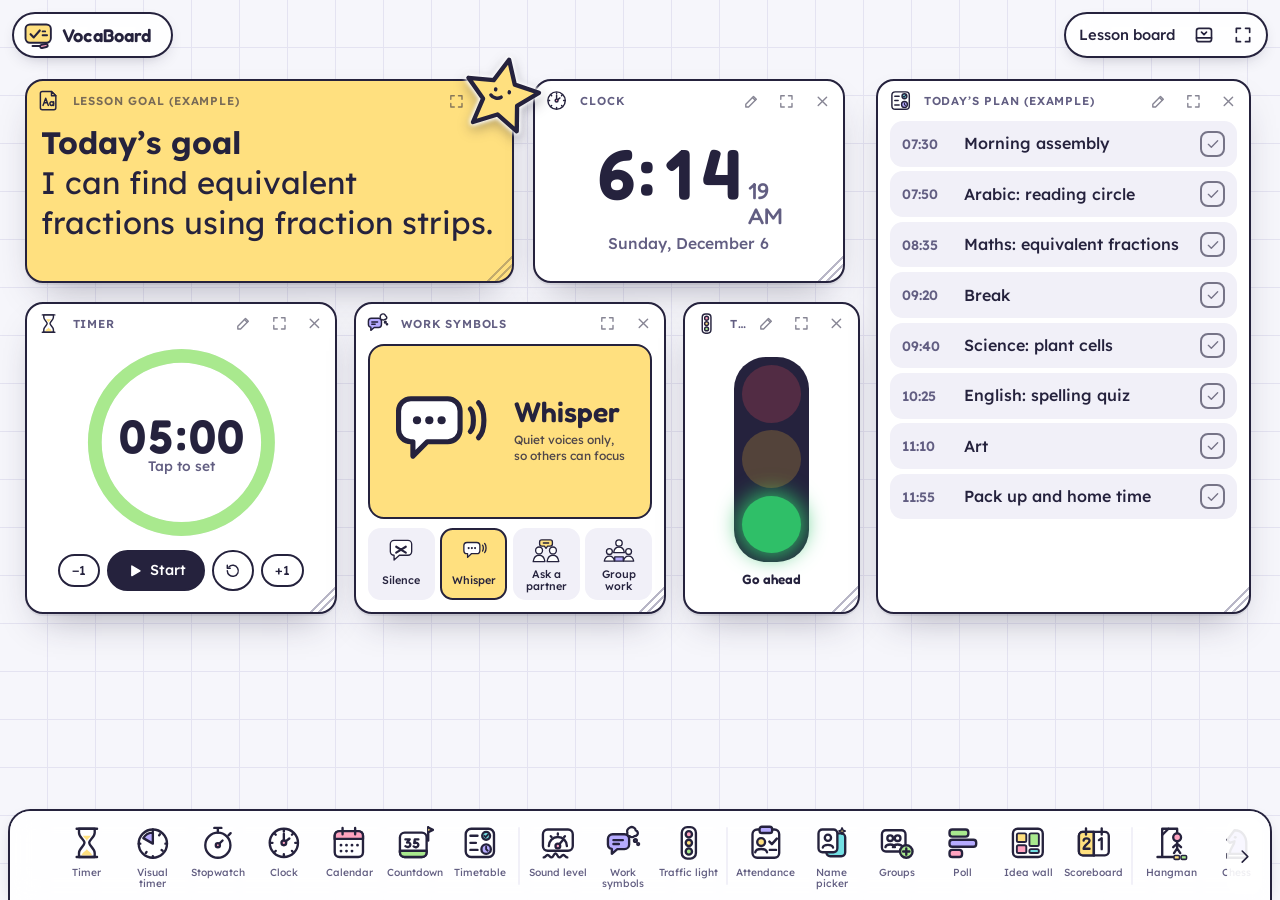
==== commit 380f53d6: "Add files via upload" ====
--- a/index.html
+++ b/index.html
@@ -3452,8 +3452,10 @@
     const lv = liveSetup(c, 'wall', () => ({ title: (s._title || 'Idea wall').replace(/\s*\(example\)$/i, ''), q: s.q, qid: '' }), items => {
       const fresh = [];
       for (const it of items) {
-        if (!it.t || s.posts.some(p => p.id === it.id)) continue;
-        const p = { id: it.id, t: String(it.t).slice(0, 300), c: WALL_COLS.includes(it.c) ? it.c : WALL_COLS[s.posts.length % WALL_COLS.length], likes: 0, n: it.n ? String(it.n).slice(0, 40) : '', live: true };
+        let x = {}; if (typeof it.qid === 'string' && it.qid[0] === '{') try { x = JSON.parse(it.qid) || {}; } catch (e) {}
+        const t = it.t || x.t, nm = it.n || x.n;
+        if (!t || s.posts.some(p => p.id === it.id)) continue;
+        const p = { id: it.id, t: String(t).slice(0, 300), c: [it.c, x.c, it.qid].find(v => WALL_COLS.includes(v)) || WALL_COLS[s.posts.length % WALL_COLS.length], likes: 0, n: nm ? String(nm).slice(0, 40) : '', live: true };
         s.posts.unshift(p); fresh.push(p);
       }
       if (!fresh.length) return;
@@ -4001,6 +4003,7 @@
 /* ---------- Live activities: students join a Poll or Idea wall from their phones with a QR code ---------- */
 /* Server: the teacher's Google Apps Script (the updated Smart Tech Attendance Code.gs).
    Every activity gets its own random 6-letter code plus a private owner key, so classes never mix. */
+const LIVE_VER = '1.4.2';
 const LIVE_AB = 'ABCDEFGHJKMNPQRSTUVWXYZ23456789';
 const newLiveCode = () => Array.from({ length: 6 }, () => LIVE_AB[Math.floor(Math.random() * LIVE_AB.length)]).join('');
 function liveUrl() { return (S && S.liveUrl) || window.VB_LIVE_URL || (S && S.att && S.att.sheet && S.att.sheet.url) || ''; }
@@ -4008,14 +4011,16 @@
 async function liveCall(params, url) {
   url = url || liveUrl(); if (!url) throw new Error('no_url');
   const q = new URLSearchParams(Object.assign({}, params, { _: Date.now() }));
-  const r = await fetch(url + (url.includes('?') ? '&' : '?') + q.toString(), { cache: 'no-store', redirect: 'follow' });
-  const txt = await r.text();
+  const ac = window.AbortController ? new AbortController() : null, tm = ac && setTimeout(() => ac.abort(), 25000);
+  let txt;
+  try { const r = await fetch(url + (url.includes('?') ? '&' : '?') + q.toString(), { cache: 'no-store', redirect: 'follow', signal: ac ? ac.signal : undefined }); txt = await r.text(); }
+  finally { clearTimeout(tm); }
   try { return JSON.parse(txt); } catch (e) { return { ok: false, error: /endpoint is ready/i.test(txt) ? 'old_script' : 'bad_reply' }; }
 }
 function joinLink(code) {
   const url = liveUrl(), m = url.match(/script\.google\.com\/macros\/s\/([\w-]+)\/exec/);
   const base = location.origin + location.pathname.replace(/index\.html$/, '');
-  return `${base}?join=${code}` + (url && url !== window.VB_LIVE_URL ? (m ? `&g=${m[1]}` : `&u=${encodeURIComponent(url)}`) : '');
+  return `${base}?join=${code}&v=${LIVE_VER.replace(/\./g, '')}` + (url && url !== window.VB_LIVE_URL ? (m ? `&g=${m[1]}` : `&u=${encodeURIComponent(url)}`) : '');
 }
 const LIVE_ERR = {
   no_url: 'Add your Google connection first: Menu, then Students join with a QR code.',
@@ -4090,7 +4095,7 @@
         if (r.n < (L.n || 0)) L.n = 0; // the server forgot (after 6 hours): start counting again
         else { if (r.items && r.items.length) { onItems(r.items); Snd.play('pop'); } L.n = r.n; }
         save(); status.textContent = L.n ? `${L.n} received` : 'Waiting for answers…'; status.classList.remove('bad');
-      } else if (r.error === 'not_found') { L.n = 0; await publish(L.code); }
+      } else if (r.error === 'not_found') { await publish(L.code); }
       else { status.textContent = LIVE_ERR[r.error] || r.error; status.classList.add('bad'); }
     } catch (e) { if (++fails > 1) { status.textContent = 'Reconnecting…'; status.classList.add('bad'); } }
     busy = false;
@@ -4114,7 +4119,7 @@
   const card = h('div', { class: 'jn-card' });
   const toastBox = h('div', { id: 'toast' });
   toastEl = toastBox;
-  root.append(h('div', { class: 'jn' }, h('header', { class: 'jn-h' }, h('span', { html: LOGO, style: { display: 'contents' } }), h('b', {}, 'VocaBoard')), card, h('p', { class: 'jn-credit' }, 'Developed by: Ms. Amina Qatan'), toastBox));
+  root.append(h('div', { class: 'jn' }, h('header', { class: 'jn-h' }, h('span', { html: LOGO, style: { display: 'contents' } }), h('b', {}, 'VocaBoard')), card, h('p', { class: 'jn-credit' }, 'Developed by: Ms. Amina Qatan · v' + LIVE_VER), toastBox));
   let meta = null, timer = null;
   const call = async p => { let r = await liveCall(Object.assign({ code }, p), server); if (r.error === 'busy') { await new Promise(res => setTimeout(res, 1200 + Math.random() * 1500)); r = await liveCall(Object.assign({ code }, p), server); } return r; };
   function askCode(msg) {
@@ -4129,9 +4134,13 @@
     if (!quiet) card.replaceChildren(h('p', { class: 'jn-msg' }, 'Joining…'));
     try {
       const r = await call({ action: 'info' });
-      if (!r.ok) { askCode(r.error === 'not_found' ? `The code ${code} isn’t open right now. Check it with your teacher.` : 'Something went wrong. Try again.'); return; }
-      const changed = !meta || meta.qid !== r.meta.qid || meta.kind !== r.meta.kind || meta.open !== r.meta.open || meta.q !== r.meta.q || JSON.stringify(meta.opts) !== JSON.stringify(r.meta.opts);
-      meta = r.meta; if (changed) show();
+      if (!r.ok) {
+        if (!quiet) { askCode(r.error === 'not_found' ? `The code ${code} isn’t open right now. Check it with your teacher.` : 'Something went wrong. Try again.'); return; }
+      } else {
+        const m = r.meta, same = meta && meta.kind === m.kind && meta.open === m.open;
+        if (same && m.kind === 'wall') { if (meta.q !== m.q) { const t = card.querySelector('h1'); if (t) t.textContent = m.q || 'Share your idea'; } meta = m; }
+        else { const changed = !meta || !same || meta.qid !== m.qid || meta.q !== m.q || JSON.stringify(meta.opts) !== JSON.stringify(m.opts); meta = m; if (changed) show(); }
+      }
     } catch (e) { if (!quiet) askCode('Couldn’t connect. Check the internet and try again.'); }
     clearInterval(timer); timer = setInterval(() => load(true), 6000);
   }
@@ -4150,7 +4159,7 @@
     }
     if (meta.kind === 'wall') {
       let col = remember('col') || 'butter';
-      const ta = h('textarea', { class: 'inp', id: 'jtext', rows: 4, dir: 'auto', maxlength: 300, placeholder: 'Write your idea…' });
+      const ta = h('textarea', { class: 'inp', id: 'jtext', rows: 4, dir: 'auto', maxlength: 300, placeholder: 'Write your idea…', value: remember('draft_' + code) || '', oninput: () => remember('draft_' + code, ta.value) });
       const nm = h('input', { class: 'inp', id: 'jname', maxlength: 40, dir: 'auto', autocomplete: 'given-name', value: remember('name') || '' });
       const dots = h('div', { class: 'chips' }, WALL_COLS.map(k => h('button', { class: 'chip', type: 'button', 'aria-label': k, 'aria-pressed': String(k === col), style: { background: `var(--${k})`, width: '2.4rem', padding: 0 }, onclick: e => { col = k; remember('col', k); dots.querySelectorAll('.chip').forEach(x => x.setAttribute('aria-pressed', String(x === e.currentTarget))); } })));
       const sent = h('p', { class: 'jn-ok', hidden: true }, svg('check'), 'Posted! It’s on the board now.');
@@ -4158,10 +4167,16 @@
       card.replaceChildren(h('p', { class: 'jn-kind' }, meta.title || 'Idea wall'), h('h1', { dir: 'auto' }, meta.q || 'Share your idea'),
         h('form', { class: 'jn-form', onsubmit: async e => {
           e.preventDefault(); const t = ta.value.trim(); if (!t) { ta.focus(); return; }
-          go.disabled = true; remember('name', nm.value.trim());
-          try { const r = await call({ action: 'send', t, c: col, n: nm.value.trim() }); if (r.ok) { ta.value = ''; sent.hidden = false; setTimeout(() => sent.hidden = true, 4000); } else toast(r.error === 'closed' ? 'The wall is closed.' : r.error === 'full' ? 'The wall is full.' : 'Your post wasn’t sent. Try again.'); }
-          catch (er) { toast('No connection. Try again.'); }
-          go.disabled = false;
+          go.disabled = true; go.textContent = 'Sending…'; sent.hidden = true; remember('name', nm.value.trim());
+          try {
+            const post = JSON.stringify({ t, c: col, n: nm.value.trim() });
+            let r = await call({ action: 'send', qid: post });
+            if (!r.ok && r.error === 'not_found') { await new Promise(res => setTimeout(res, 4000)); r = await call({ action: 'send', qid: post }); }
+            if (r.ok) { ta.value = ''; remember('draft_' + code, ''); sent.hidden = false; setTimeout(() => sent.hidden = true, 5000); }
+            else toast(r.error === 'closed' ? 'The wall is closed.' : r.error === 'full' ? 'The wall is full.' : 'Your post wasn’t sent. Tap Post again.');
+          }
+          catch (er) { toast('No connection. Tap Post again.'); }
+          go.disabled = false; go.textContent = 'Post';
         } }, ta, dots, field('Your name (optional)', nm), go), sent);
       return;
     }
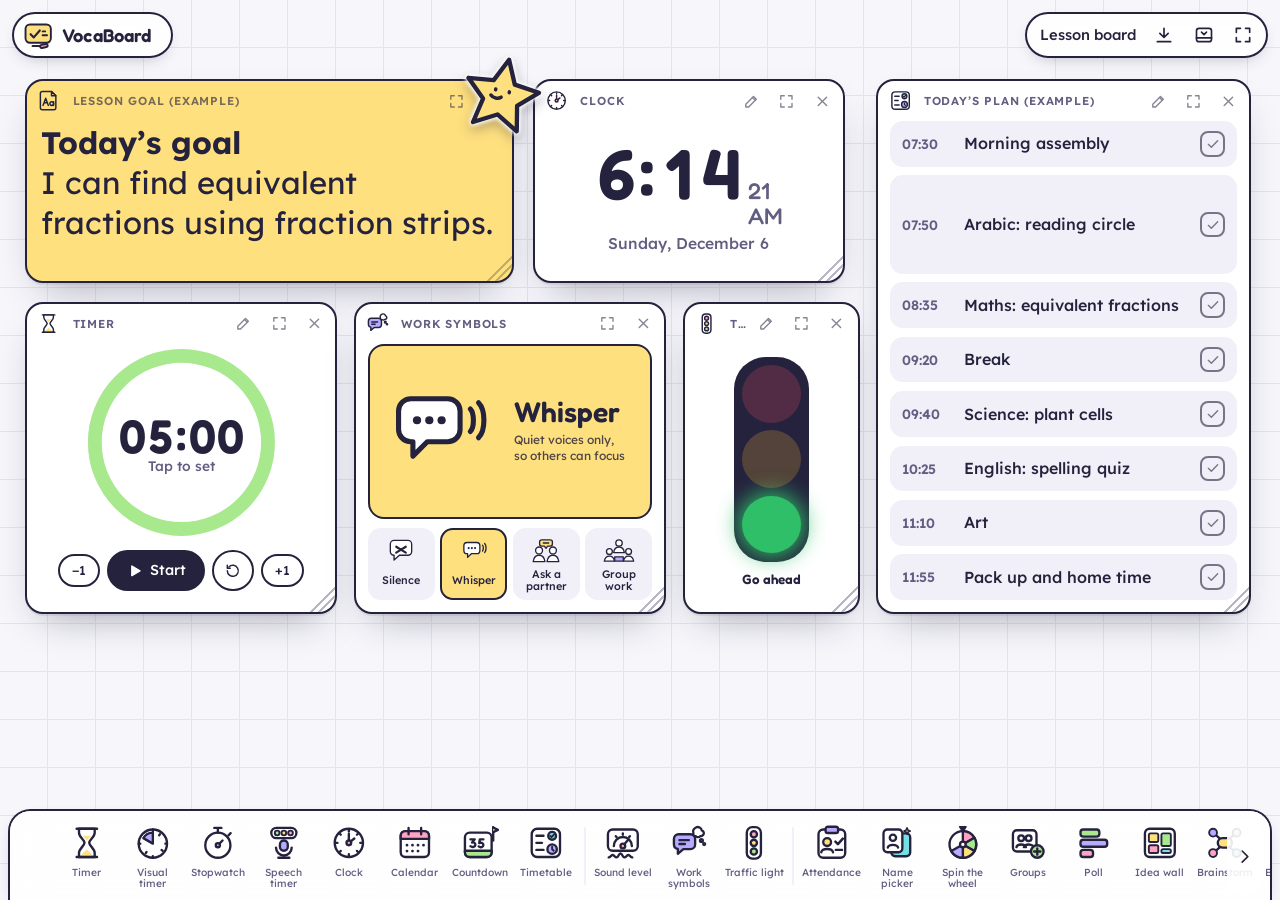
==== commit 30e56fa3: "Add files via upload" ====
--- a/index.html
+++ b/index.html
@@ -837,6 +837,271 @@
 .jn-credit{margin:auto 0 0;font-size:.78rem;color:var(--ink-soft)}
 html.joining #toast{position:fixed;bottom:1.5rem}
 
+/* ---------- Shared bits for the new tools ---------- */
+.stack{display:grid;gap:.6rem}
+.bigpop{position:absolute;inset:0;z-index:95;display:grid;place-items:center;padding:1.5rem;background:rgba(20,18,36,.45);animation:fade .2s;cursor:pointer}
+.bigpop-card{position:relative;max-width:min(92%,60rem);display:grid;justify-items:center;gap:.6rem;padding:clamp(1.5rem,5vw,3.5rem) clamp(1.5rem,6vw,4.5rem);background:var(--butter);color:var(--on-pastel);border:3px solid var(--edge);border-radius:2rem;box-shadow:var(--shadow);text-align:center;animation:bigin .45s cubic-bezier(.2,1.4,.4,1)}
+.bigpop-card small{font:600 clamp(.9rem,2vw,1.2rem)/1.2 var(--f-ui);letter-spacing:.06em;text-transform:uppercase;opacity:.75}
+.bigpop-card b{font:600 clamp(3rem,11vw,9rem)/1.02 var(--f-display);overflow-wrap:anywhere;text-wrap:balance}
+.bigpop-card .hint{font:500 .85rem var(--f-ui);opacity:.7}
+@keyframes bigin{from{transform:scale(.4) rotate(-6deg);opacity:0}}
+
+/* ---------- Spin the wheel ---------- */
+.wh{height:100%;display:grid;grid-template-rows:minmax(0,1fr) auto auto;gap:.5rem}
+.wh-stage{position:relative;min-height:0;display:grid;place-items:center}
+.wh-stage svg{height:100%;max-width:100%;aspect-ratio:224/228;display:block;cursor:pointer;overflow:visible}
+.wh-g{transform-origin:0 0;transform-box:view-box}
+.wh-g path,.wh-g circle{stroke:var(--edge);stroke-width:1.6}
+.wh-g text{fill:var(--on-pastel);font-family:var(--f-ui);font-weight:600;pointer-events:none}
+.wh-rim{fill:var(--card)!important;stroke-width:2.4!important}
+.wh-edge{stroke-width:2.4!important}
+.wh-ptr{fill:var(--stop);stroke:var(--edge);stroke-width:2;stroke-linejoin:round}
+.wh-hub{position:absolute;left:50%;top:51.75%;transform:translate(-50%,-50%);width:min(17cqw,17cqh);height:min(17cqw,17cqh);min-width:3.2rem;min-height:3.2rem;border-radius:50%;border:3px solid var(--edge);background:var(--card);color:var(--ink);font:600 clamp(.75rem,3cqw,1.15rem) var(--f-display);box-shadow:var(--shadow-sm)}
+.wh-hub:active{transform:translate(-50%,-50%) scale(.95)}
+.wh-hub:disabled{opacity:.6}
+.wh-stage.empty svg{opacity:.35}
+.wh-msg{margin:0;text-align:center;color:var(--ink-soft);display:flex;gap:.5rem;justify-content:center;align-items:center;flex-wrap:wrap}
+.wh-bar{display:flex;align-items:center;gap:.5rem;flex-wrap:wrap}
+.wh-bar .sp{flex:1}
+.wh-last{font:500 .9rem var(--f-ui);color:var(--ink-soft)}
+
+/* ---------- Speech timer ---------- */
+.spt{--ph:var(--card-2)}
+.spt{height:100%;display:grid;grid-template-rows:minmax(0,1fr) auto auto;gap:.6rem}
+.spt[data-ph="g"]{--ph:var(--go)} .spt[data-ph="y"]{--ph:var(--wait)} .spt[data-ph="r"],.spt[data-ph="over"]{--ph:var(--stop)}
+.sp-card{min-height:0;display:grid;align-content:center;justify-items:center;gap:.4rem;border-radius:1.2rem;border:2px solid var(--edge);background:var(--ph);color:var(--ink);transition:background .5s;padding:.6rem;text-align:center}
+.spt:not([data-ph="0"]) .sp-card{color:#fff}
+.spt[data-ph="y"] .sp-card{color:var(--on-pastel)}
+.spt[data-ph="over"] .sp-card{animation:spflash 1s steps(2) infinite}
+@keyframes spflash{50%{filter:brightness(.8)}}
+.sp-time{font:600 min(20cqw,30cqh)/1 var(--f-display);font-variant-numeric:tabular-nums;letter-spacing:.02em}
+.spt.hidetime .sp-time{display:none}
+.sp-lbl{font:600 min(1.3rem,5cqw)/1.2 var(--f-display);text-wrap:balance}
+.spt.hidetime .sp-lbl{font-size:min(2.4rem,8cqw)}
+.sp-marks{display:flex;gap:.4rem;flex-wrap:wrap;justify-content:center}
+.sp-mk{display:inline-flex;align-items:center;gap:.35rem;padding:.25rem .6rem;border-radius:999px;background:rgba(255,255,255,.85);color:var(--on-pastel);font:600 .78rem var(--f-ui);font-variant-numeric:tabular-nums}
+.sp-mk i{width:.75rem;height:.75rem;border-radius:50%;border:1.5px solid var(--on-pastel)}
+.sp-mk.g i{background:var(--go)} .sp-mk.y i{background:var(--wait)} .sp-mk.r i{background:var(--stop)}
+.sp-ctrl{display:grid;gap:.5rem}
+.sp-ctrl .row{justify-content:center}
+.sp-log{max-height:7.5rem;overflow:auto;display:grid;gap:.25rem;font-size:.85rem}
+.sp-log div{display:grid;grid-template-columns:minmax(0,1fr) auto auto;gap:.6rem;align-items:center;padding:.3rem .6rem;border-radius:.6rem;background:var(--card-2)}
+.sp-log span{overflow:hidden;text-overflow:ellipsis;white-space:nowrap}
+.sp-log b{font-variant-numeric:tabular-nums}
+.sp-log em{font-style:normal;font-weight:600;font-size:.75rem;padding:.1rem .5rem;border-radius:999px}
+.sp-log em.ok{background:var(--mint);color:var(--on-pastel)} .sp-log em.no{background:var(--pink);color:var(--on-pastel)}
+.sp-cust{display:grid;grid-template-columns:repeat(3,minmax(0,1fr));gap:.6rem}
+.sp-cust.off{display:none}
+
+/* ---------- Calculator ---------- */
+.cl{height:100%;display:grid;grid-template-rows:auto minmax(0,1fr);gap:.6rem;outline:none;border-radius:1rem}
+.cl:focus-visible{outline:3px solid var(--focus);outline-offset:2px}
+.cl-disp{display:grid;justify-items:end;gap:.15rem;padding:.6rem .8rem;border-radius:1rem;background:var(--card-2);min-width:0;overflow:hidden}
+.cl-hist{display:grid;justify-items:end;font:400 .72rem/1.3 var(--f-ui);color:var(--ink-soft);max-height:2.8rem;overflow:hidden}
+.cl-expr{font:600 min(2.4rem,11cqw)/1.15 var(--f-display);font-variant-numeric:tabular-nums;max-width:100%;overflow-x:auto;white-space:nowrap;direction:ltr}
+.cl-res{font:500 1rem/1.2 var(--f-ui);color:var(--ink-soft);min-height:1.2em;font-variant-numeric:tabular-nums}
+.cl-keys{display:grid;grid-template-columns:repeat(4,minmax(0,1fr));grid-auto-rows:minmax(0,1fr);gap:.4rem;min-height:0}
+.cl-k{border:2px solid var(--edge);border-radius:.9rem;background:var(--card);color:var(--ink);font:600 min(1.6rem,7cqw) var(--f-display);min-height:0;padding:0}
+.cl-k:active{transform:scale(.95)}
+.cl-k.op{background:var(--lav);color:var(--on-pastel)} .cl-k.fn{background:var(--card-2)} .cl-k.eq{background:var(--ink);color:var(--card);border-color:var(--ink)}
+
+/* ---------- Tongue twisters ---------- */
+.tt{height:100%;display:grid;grid-template-rows:auto minmax(0,1fr) auto auto;gap:.55rem}
+.tt-top{display:flex;align-items:center;gap:.5rem;flex-wrap:wrap}
+.tt-top .sp{flex:1}
+.tt-snd{width:auto;min-height:2.1rem;padding:.2rem .6rem;font-size:.82rem}
+.tt-card{min-height:0;overflow:auto;display:grid;place-items:center;padding:.8rem 1rem;border-radius:1.2rem;background:var(--butter);color:var(--on-pastel);border:2px solid var(--edge);font:600 max(1.1rem,var(--fs,7cqw))/1.2 var(--f-display);text-align:center;text-wrap:balance}
+.tt-card p{margin:0}
+.tt-card mark{background:none;color:inherit;text-decoration:underline;text-decoration-color:var(--stop);text-decoration-thickness:.12em;text-underline-offset:.12em}
+.tt-say{margin:0;text-align:center;color:var(--ink-soft);font-size:.85rem}
+.tt-bar{display:flex;align-items:center;gap:.5rem;flex-wrap:wrap}
+.tt-bar .sp{flex:1}
+.tt-time{font:600 1.6rem var(--f-display);font-variant-numeric:tabular-nums;min-width:4.5rem}
+.tt-time.run{color:var(--stop)}
+.tt-best{font:500 .85rem var(--f-ui);color:var(--ink-soft)}
+
+/* ---------- Word family ---------- */
+.wf,.dc{height:100%;display:grid;grid-template-rows:auto auto auto minmax(0,1fr);gap:.5rem;min-height:0}
+.dc{grid-template-rows:auto auto minmax(0,1fr)}
+.wf-search{display:flex;gap:.5rem}
+.wf-search .inp{flex:1;font-size:1.05rem}
+.wf-recent .chip{min-height:1.8rem}
+.wf-msg{margin:0;color:var(--ink-soft);font-size:.9rem}
+.wf-msg:empty{display:none}
+.wf-area{min-height:0;overflow:auto;display:grid;align-content:start;gap:.6rem}
+.wf-tree{display:grid;justify-items:center;padding-top:.2rem}
+.wf-root{position:relative;display:grid;justify-items:center;gap:.1rem;padding-bottom:1.1rem}
+.wf-root::after{content:"";position:absolute;bottom:0;left:50%;height:1.1rem;border-left:2px solid var(--edge)}
+.wf-base{padding:.5rem 1.4rem;border-radius:1rem;border:2.5px solid var(--edge);background:var(--butter);color:var(--on-pastel);font:600 min(2.2rem,7cqw)/1.1 var(--f-display)}
+.wf-root small{position:absolute;top:100%;margin-top:-1.05rem;left:calc(50% + .4rem);font:500 .7rem var(--f-ui);color:var(--ink-soft);white-space:nowrap}
+.wf-cols{display:grid;grid-template-columns:repeat(4,minmax(0,1fr));gap:.6rem;width:100%}
+.wf-col{position:relative;display:grid;align-content:start;gap:.4rem;padding-top:1.1rem;min-width:0}
+.wf-col::before{content:"";position:absolute;top:0;left:50%;height:1.1rem;border-left:2px solid var(--edge)}
+.wf-col::after{content:"";position:absolute;top:0;left:-.3rem;right:-.3rem;border-top:2px solid var(--edge)}
+.wf-col:first-child::after{left:50%} .wf-col:last-child::after{right:50%}
+.wf-pos{display:grid;justify-items:center;padding:.35rem .4rem;border-radius:.8rem;border:2px solid var(--edge);background:var(--pc);color:var(--on-pastel)}
+.wf-pos b{font:600 min(1.05rem,3.4cqw)/1.15 var(--f-display)}
+.wf-pos span{font:600 .8rem/1.2 "Tajawal",var(--f-ui)}
+.wf-words{display:grid;gap:.3rem}
+.wf-w{display:flex;align-items:center;border-radius:.7rem;border:2px solid var(--pc);background:var(--card);min-width:0}
+.wf-w.typed{background:var(--pc);border-color:var(--edge)}
+.wf-w.neg{border-style:dashed}
+.wf-say{flex:1;min-width:0;border:0;background:none;color:var(--ink);font:500 min(1rem,3.2cqw)/1.2 var(--f-ui);padding:.4rem .5rem;text-align:center;overflow-wrap:anywhere}
+.wf-w.typed .wf-say{color:var(--on-pastel);font-weight:600}
+.wf-x{border:0;background:none;color:var(--ink-soft);font-size:1.1rem;padding:0 .45rem}
+.wf-none{text-align:center;color:var(--ink-soft)}
+.wf-add .inp{min-height:2.1rem;padding:.25rem .55rem;font-size:.85rem;text-align:center}
+.wf-foot{display:flex;align-items:center;gap:.5rem;flex-wrap:wrap}
+.wf-foot .sp{flex:1}
+.wf-key{display:inline-flex;align-items:center;gap:.35rem;font-size:.75rem;color:var(--ink-soft)}
+.wf-key i{width:1.4rem;height:.9rem;border:2px dashed var(--ink-soft);border-radius:.3rem}
+@container (max-width: 30rem){
+  .wf-cols{grid-template-columns:repeat(2,minmax(0,1fr));row-gap:.9rem}
+  .wf-col{padding-top:0}
+  .wf-col::before,.wf-col::after,.wf-root::after,.wf-root small{display:none}
+  .wf-root{padding-bottom:.2rem}
+}
+
+/* ---------- Dictionary ---------- */
+.dc-out{min-height:0;overflow:auto;display:grid;align-content:start;gap:.75rem;padding-right:.15rem}
+.dc-msg{margin:0;color:var(--ink-soft)}
+.dc-head{display:grid;grid-template-columns:minmax(0,1fr) auto;gap:.8rem;align-items:start}
+.dc-hw{display:grid;gap:.35rem;justify-items:start;min-width:0}
+.dc-word{font:600 min(2.6rem,9cqw)/1.05 var(--f-display);overflow-wrap:anywhere}
+.dc-ipa{font:400 1.05rem/1.2 "Segoe UI","Lexend",system-ui,sans-serif;color:var(--ink-soft)}
+.dc-say{display:flex;gap:.4rem;flex-wrap:wrap}
+.dc-pos{display:inline-flex;padding:.15rem .55rem;border-radius:999px;background:var(--lav);color:var(--on-pastel);font:600 .75rem var(--f-ui)}
+.dc-pic{width:min(9rem,28cqw);aspect-ratio:1;border-radius:1rem;border:2px solid var(--edge);background:#fff;display:grid;place-items:center;overflow:hidden}
+.dc-pic img{width:100%;height:100%;object-fit:cover}
+.dc-pic svg{width:86%;height:86%}
+.dc-sec{display:grid;gap:.3rem;padding:.6rem .8rem;border-radius:1rem;background:var(--card-2);min-width:0}
+.dc-sec h4{margin:0;font:600 .7rem/1.2 var(--f-ui);letter-spacing:.08em;text-transform:uppercase;color:var(--ink-soft)}
+.dc-sec p,.dc-sec ol{margin:0}
+.dc-sec ol{padding-left:1.2rem;display:grid;gap:.25rem}
+.dc-sec li em{font-style:normal;font-size:.75rem;color:var(--ink-soft)}
+.dc-ar{background:var(--butter);color:var(--on-pastel)}
+.dc-ar h4{color:var(--on-pastel);opacity:.7}
+.dc-ar p{font:700 min(1.9rem,6.5cqw)/1.3 "Tajawal",var(--f-ui);text-align:right}
+.dc-ex{position:relative;padding-right:3rem}
+.dc-ex .en{font:500 1.05rem/1.45 var(--f-ui)}
+.dc-ex .en mark{background:var(--butter);color:var(--on-pastel);border-radius:.25rem;padding:0 .15rem}
+.dc-ex .ar{font:500 1rem/1.5 "Tajawal",var(--f-ui);color:var(--ink-soft);text-align:right}
+.dc-ex > .btn{position:absolute;top:.5rem;right:.5rem}
+.dc-foot{display:flex;gap:.5rem;align-items:center;flex-wrap:wrap}
+.dc-foot .sp{flex:1}
+
+/* ---------- Brainstorm maps ---------- */
+.mm,.ex{height:100%;display:grid;grid-template-rows:auto minmax(0,1fr) auto;gap:.5rem;min-height:0}
+.mm.lvon{grid-template-rows:auto auto minmax(0,1fr) auto}
+.mm.lvbig{grid-template-columns:auto minmax(0,1fr);grid-template-rows:auto minmax(0,1fr) auto;grid-template-areas:"bar bar" "lv stage" "lv add"}
+.mm.lvbig > .mm-bar{grid-area:bar} .mm.lvbig > .lv{grid-area:lv} .mm.lvbig > .mm-stage{grid-area:stage} .mm.lvbig > .mm-add{grid-area:add}
+.mm .lv.big,.ex .lv.big{flex-direction:column;justify-content:center;align-items:stretch;text-align:center}
+.mm .lv.big .lv-qr,.ex .lv.big .lv-qr{width:max(7rem,min(30cqw,calc(100cqh - 13rem)));margin:0 auto}
+.mm .lv.big .lv-side,.ex .lv.big .lv-side{flex:none;align-items:center}
+.mm .lv.big .lv-btns,.ex .lv.big .lv-btns{justify-content:center}
+.mm-bar,.ex-bar{display:flex;align-items:center;gap:.5rem;flex-wrap:wrap}
+.mm-bar .sp,.ex-bar .sp{flex:1}
+.mm-vl{font:600 .7rem var(--f-ui);letter-spacing:.07em;text-transform:uppercase;color:var(--ink-soft)}
+.mm-view{width:auto;min-height:2.1rem;padding:.2rem .6rem;font-size:.85rem}
+.mm-dot{width:1.1rem;height:1.1rem;border-radius:50%;border:2px solid var(--edge);flex:none}
+.mm-stage{position:relative;min-height:0;overflow:auto;border-radius:1rem;background:var(--card-2)}
+.mm-stage.mind{overflow:hidden}
+.mm-lines,.mm-lines svg{position:absolute;inset:0;width:100%;height:100%;pointer-events:none}
+.mm-lines path{fill:none;stroke-width:2.5;vector-effect:non-scaling-stroke;stroke-linecap:round}
+.mm-lines path.br{stroke-width:5}
+.mm-topic,.mm-br,.mm-stage.mind .mm-item{position:absolute;transform:translate(-50%,-50%);text-align:center}
+.mm-topic{max-width:30%;padding:.6rem 1.1rem;border-radius:1.4rem;border:3px solid var(--edge);background:var(--butter);color:var(--on-pastel);font:600 clamp(1rem,3.3cqw,2rem)/1.15 var(--f-display);z-index:3;outline:none;text-wrap:balance}
+.mm-br{max-width:22%;padding:.4rem .8rem;border-radius:1rem;border:2.5px solid var(--edge);background:var(--bc);color:var(--on-pastel);font:600 clamp(.85rem,2.3cqw,1.35rem)/1.15 var(--f-display);z-index:2;outline:none}
+.mm-item{display:grid;gap:.1rem;max-width:19%;padding:.3rem .55rem;border-radius:.8rem;border:2px solid var(--bc);background:var(--card);color:var(--ink);font:500 clamp(.72rem,1.75cqw,1.05rem)/1.25 var(--f-ui);z-index:1;cursor:pointer;overflow-wrap:anywhere;box-shadow:var(--shadow-sm)}
+.mm-item small{font-size:.7em;color:var(--ink-soft)}
+.mm-item.sel{outline:3px solid var(--focus);outline-offset:1px;z-index:4}
+.mm-item.live{animation:winpop .45s}
+.mm-x{position:absolute;top:-.7rem;right:-.7rem;width:1.6rem;height:1.6rem;border-radius:50%;border:2px solid var(--edge);background:var(--stop);color:#fff;font:700 1rem/1 var(--f-ui);padding:0;display:grid;place-items:center}
+.mm-stage:not(.mind) .mm-item{position:relative;max-width:none;text-align:left}
+.mm-topic:focus,.mm-br:focus,.mt-h:focus,.mc-h:focus,.mc-title:focus,.mt-root b:focus,.mv-h:focus{box-shadow:0 0 0 3px var(--focus)}
+.mm-add{display:flex;gap:.5rem;align-items:center}
+.mm-add select{width:auto;max-width:35%;min-height:2.3rem}
+.mm-add .inp{flex:1;min-height:2.3rem}
+.mt{display:grid;justify-items:center;padding:.8rem .6rem;min-width:min-content}
+.mt-root{position:relative;padding-bottom:1.1rem}
+.mt-root::after{content:"";position:absolute;bottom:0;left:50%;height:1.1rem;border-left:2px solid var(--edge)}
+.mt-root b{display:block;padding:.5rem 1.2rem;border-radius:1rem;border:2.5px solid var(--edge);background:var(--butter);color:var(--on-pastel);font:600 min(1.7rem,5cqw)/1.15 var(--f-display);outline:none}
+.mt-cols{display:grid;grid-template-columns:repeat(var(--n),minmax(8rem,1fr));gap:.6rem;width:100%}
+.mt-col{position:relative;display:grid;align-content:start;gap:.4rem;padding-top:1.1rem;min-width:0}
+.mt-col::before{content:"";position:absolute;top:0;left:50%;height:1.1rem;border-left:2px solid var(--edge)}
+.mt-col::after{content:"";position:absolute;top:0;left:-.3rem;right:-.3rem;border-top:2px solid var(--edge)}
+.mt-col:first-child::after{left:50%} .mt-col:last-child::after{right:50%}
+.mt-col:only-child::after{display:none}
+.mt-h,.mc-h{padding:.4rem .6rem;border-radius:.8rem;border:2px solid var(--edge);background:var(--bc);color:var(--on-pastel);font:600 min(1.15rem,3.6cqw)/1.2 var(--f-display);text-align:center;outline:none}
+.mt-items,.mc-items{display:grid;gap:.35rem}
+.mc{display:grid;gap:.6rem;padding:.6rem;align-content:start;min-width:min-content}
+.mc-title{justify-self:center;font:600 min(1.7rem,5cqw)/1.15 var(--f-display);outline:none;padding:0 .3rem;border-radius:.4rem}
+.mc-cols{display:grid;grid-template-columns:repeat(var(--n),minmax(8rem,1fr));gap:.7rem;align-items:start}
+.mc-col{display:grid;gap:.45rem;align-content:start;min-width:0}
+.mc.flow .mc-cols{gap:1.8rem}
+.mc.flow .mc-col{position:relative}
+.mc.flow .mc-col:not(:last-child) .mc-h::after{content:"";position:absolute;top:1.05rem;right:-1.55rem;width:1.3rem;height:.9rem;background:var(--ink);clip-path:polygon(0 35%,60% 35%,60% 0,100% 50%,60% 100%,60% 65%,0 65%)}
+.mv{display:grid;grid-template-rows:auto minmax(0,1fr);gap:.4rem;height:100%;padding:.5rem}
+.mv-area{position:relative;min-height:16rem;display:grid;grid-template-columns:1fr .8fr 1fr;align-items:start;gap:.4rem;padding:12% 3% 4%}
+.mv-c{position:absolute;top:2%;bottom:2%;width:58%;border-radius:50%;border:3px solid var(--edge);opacity:.55}
+.mv-c.a{left:2%;background:var(--lav)} .mv-c.b{right:2%;background:var(--mint)}
+.mv-zone{position:relative;z-index:1;display:grid;gap:.35rem;align-content:start;min-width:0}
+.mv-h{justify-self:center;padding:.25rem .7rem;border-radius:999px;background:var(--card);border:2px solid var(--edge);font:600 min(1.1rem,3.4cqw)/1.2 var(--f-display);outline:none;text-align:center}
+.mv-items{display:grid;gap:.3rem}
+.mv .mm-item{font-size:clamp(.7rem,1.6cqw,.95rem)}
+@container (max-width: 34rem){
+  .mm.lvbig,.ex.lvbig{grid-template-columns:minmax(0,1fr);grid-template-rows:auto auto minmax(0,1fr) auto;grid-template-areas:"bar" "lv" "stage" "add"}
+  .mm .lv.big,.ex .lv.big{flex-direction:row;text-align:left}
+  .mm .lv.big .lv-qr,.ex .lv.big .lv-qr{width:max(6rem,min(40%,calc(100cqh - 18rem)));margin:0}
+}
+
+/* ---------- Exit ticket ---------- */
+.ex{grid-template-rows:auto auto minmax(0,1fr)}
+.ex.lvon{grid-template-rows:auto auto auto minmax(0,1fr)}
+.ex.lvbig{grid-template-columns:auto minmax(0,1fr);grid-template-rows:auto auto minmax(0,1fr);grid-template-areas:"bar bar" "lv sum" "lv list"}
+.ex.lvbig > .ex-bar{grid-area:bar} .ex.lvbig > .lv{grid-area:lv} .ex.lvbig > .ex-sum{grid-area:sum} .ex.lvbig > .ex-list{grid-area:list}
+.ex-n{font:600 1.1rem var(--f-display)}
+.ex-sum{display:grid;grid-template-columns:repeat(4,minmax(0,1fr));gap:.4rem}
+.ex-m{position:relative;display:grid;grid-template-columns:auto minmax(0,1fr) auto;align-items:center;gap:.35rem;padding:.3rem .5rem;border-radius:.8rem;background:var(--card-2);overflow:hidden}
+.ex-m .face{width:1.7rem;height:1.7rem;position:relative;z-index:1}
+.ex-m .face svg{width:100%;height:100%}
+.ex-ml{position:relative;z-index:1;font-size:.75rem;color:var(--ink-soft);white-space:nowrap;overflow:hidden;text-overflow:ellipsis}
+.ex-m i{position:absolute;inset:0 auto 0 0;width:var(--w);background:var(--lav);opacity:.45;transition:width .4s}
+.ex-m b{position:relative;z-index:1;font:600 1.05rem var(--f-display);font-variant-numeric:tabular-nums}
+.ex-list{min-height:0;overflow:auto;columns:15rem;column-gap:.55rem}
+.ex-list > .empty{height:auto;min-height:100%;column-span:all}
+.ex-qs{margin:.2rem 0 0;padding-left:1.2rem;text-align:left;color:var(--ink-soft);font-size:.85rem}
+.ex-card{break-inside:avoid;margin:0 0 .55rem;display:grid;gap:.45rem;padding:.6rem .7rem;border-radius:1rem;border:2px solid var(--edge);background:var(--card)}
+.ex-card header{display:flex;align-items:center;gap:.45rem}
+.ex-card header .face{width:1.8rem;height:1.8rem}
+.ex-card header .face svg{width:100%;height:100%}
+.ex-card header b{font:600 1rem var(--f-display);min-width:0;overflow:hidden;text-overflow:ellipsis;white-space:nowrap}
+.ex-card header .sp{flex:1}
+.ex-card .ib{width:1.8rem;height:1.8rem}
+.ex-a{display:grid;gap:.1rem}
+.ex-a small{font-size:.72rem;color:var(--ink-soft)}
+.ex-a p{margin:0;font:500 .95rem/1.4 var(--f-ui);white-space:pre-wrap;overflow-wrap:anywhere}
+@container (max-width: 30rem){ .ex-sum{grid-template-columns:repeat(2,minmax(0,1fr))} }
+
+/* ---------- Students' page: brainstorm and exit ticket ---------- */
+.jn-br{display:flex;flex-wrap:wrap;gap:.45rem}
+.jn-b{min-height:2.6rem;padding:.35rem .9rem;border-radius:999px;border:2px solid var(--edge);background:var(--card);color:var(--ink);font:500 .98rem var(--f-ui)}
+.jn-b[aria-pressed="true"]{background:var(--bc);color:var(--on-pastel);font-weight:600;box-shadow:0 0 0 3px var(--focus)}
+.jn-faces{display:grid;grid-template-columns:repeat(4,minmax(0,1fr));gap:.45rem}
+.jn-face{display:grid;justify-items:center;gap:.2rem;padding:.5rem .2rem;border-radius:1rem;border:2px solid var(--edge);background:var(--card);color:var(--ink)}
+.jn-face .face{width:2.8rem;height:2.8rem}
+.jn-face .face svg{width:100%;height:100%}
+.jn-face small{font-size:.75rem}
+.jn-face[aria-pressed="true"]{background:var(--butter);color:var(--on-pastel);box-shadow:0 0 0 3px var(--focus)}
+
+/* ---------- Save the board ---------- */
+.cap-opts{display:grid;grid-template-columns:repeat(auto-fit,minmax(11rem,1fr));gap:.7rem}
+.cap-opt{display:grid;justify-items:start;gap:.3rem;padding:1rem;border-radius:1rem;border:2px solid var(--edge);background:var(--card);color:var(--ink);text-align:left}
+.cap-opt svg{width:2.4rem;height:2.4rem}
+.cap-opt b{font:600 1.15rem var(--f-display)}
+.cap-opt span{font-size:.82rem;color:var(--ink-soft)}
+.cap-opt:hover{background:var(--card-2)}
+
 </style>
 </head>
 <body>
@@ -883,6 +1148,14 @@
   embed:`<rect class="f-card" x="5" y="8" width="38" height="32" rx="6"/><path class="f-aqua" d="M11 8h26a6 6 0 0 1 6 6v3.5H5V14a6 6 0 0 1 6-6z"/><path d="M11 12.8h.01M15.5 12.8h.01M20 12.8h.01" stroke-width="3.4"/><path d="M17 24.5l-5 5 5 5M31 24.5l5 5-5 5M26.5 22.5l-5 14"/>`,
   link:`<rect class="f-card" x="5" y="10" width="30" height="30" rx="7"/><path d="M17.5 27.5l5-5"/><path d="M21 19l2.3-2.3a4.7 4.7 0 0 1 6.6 6.6L27.6 25.6M19 31l-2.3 2.3a4.7 4.7 0 0 1-6.6-6.6l2.3-2.3"/><circle class="f-mint" cx="37" cy="11" r="7"/><path d="M34.3 13.7l5-5M35.3 8.7h4v4" stroke-width="2.4"/>`,
   qr:`<rect class="f-card" x="7" y="7" width="13" height="13" rx="3"/><rect class="f-aqua" x="11.5" y="11.5" width="4" height="4" rx="1" stroke="none"/><rect class="f-card" x="28" y="7" width="13" height="13" rx="3"/><rect class="f-aqua" x="32.5" y="11.5" width="4" height="4" rx="1" stroke="none"/><rect class="f-card" x="7" y="28" width="13" height="13" rx="3"/><rect class="f-aqua" x="11.5" y="32.5" width="4" height="4" rx="1" stroke="none"/><path d="M28 28h5v5M41 28v4M33.5 41H41v-4M28 37.5V41"/>`,
+  wheel:`<circle class="f-card" cx="24" cy="26" r="17"/><path class="f-pink" d="M24 26V9a17 17 0 0 1 14.7 8.5z"/><path class="f-mint" d="M24 26l14.7-8.5A17 17 0 0 1 38.7 34.5z"/><path class="f-butter" d="M24 26l14.7 8.5A17 17 0 0 1 24 43z"/><path class="f-lav" d="M24 26v17A17 17 0 0 1 9.3 34.5z"/><circle class="f-card" cx="24" cy="26" r="3.6"/><path class="f-ink" d="M20 3.5h8L24 10z" stroke-width="2"/>`,
+  speech:`<rect class="f-card" x="8" y="5" width="32" height="13" rx="6.5"/><circle class="f-mint" cx="15.5" cy="11.5" r="3" stroke-width="2.4"/><circle class="f-butter" cx="24" cy="11.5" r="3" stroke-width="2.4"/><circle class="f-pink" cx="32.5" cy="11.5" r="3" stroke-width="2.4"/><rect class="f-lav" x="19" y="21" width="10" height="13" rx="5"/><path d="M14 30a10 10 0 0 0 20 0M24 40v3M17 43h14"/>`,
+  calc:`<rect class="f-card" x="9" y="4" width="30" height="40" rx="6"/><rect class="f-aqua" x="14" y="9" width="20" height="9" rx="2.5" stroke-width="2.4"/><path d="M16 25h.01M24 25h.01M32 25h.01M16 31.5h.01M24 31.5h.01M16 38h.01M24 38h.01" stroke-width="3.8"/><rect class="f-pink" x="29.5" y="29.5" width="5" height="10.5" rx="2" stroke-width="2.4"/>`,
+  tongue:`<path class="f-card" d="M7 21c0-9 7.6-15 17-15s17 6 17 15-7.6 16-17 16S7 30 7 21z"/><path class="f-ink" d="M14 20c3 6.5 17 6.5 20 0z" stroke-width="2.4"/><path class="f-pink" d="M19.5 24.5c0 6 2 10 4.5 10s4.5-4 4.5-10z" stroke-width="2.4"/><path d="M3 41l4-3M9 44l2-4M45 41l-4-3M39 44l-2-4"/>`,
+  family:`<rect class="f-butter" x="15" y="4" width="18" height="10" rx="3"/><path d="M24 14v6M9 20h30M9 20v5M24 20v5M39 20v5"/><rect class="f-lav" x="3" y="25" width="12" height="9" rx="2.5" stroke-width="2.4"/><rect class="f-mint" x="18" y="25" width="12" height="9" rx="2.5" stroke-width="2.4"/><rect class="f-pink" x="33" y="25" width="12" height="9" rx="2.5" stroke-width="2.4"/><path d="M9 34v4M24 34v4M39 34v4M5.5 42h7M20.5 42h7M35.5 42h7" stroke-width="2.4"/>`,
+  dict:`<path class="f-card" d="M9 7a4 4 0 0 1 4-4h24v35H13a4 4 0 0 0-4 4z"/><path class="f-aqua" d="M9 42a4 4 0 0 1 4-4h24v6H13a4 4 0 0 1-4-2z"/><path d="M15 26l5-14 5 14M16.8 21.5h6.4"/><circle class="f-butter" cx="33.5" cy="31" r="6.5"/><path d="M38.2 35.7L44 41.5"/>`,
+  mindmap:`<path d="M24 24L9 11M24 24l15-13M24 24L9 37M24 24l15 13"/><circle class="f-lav" cx="9" cy="11" r="5" stroke-width="2.4"/><circle class="f-mint" cx="39" cy="11" r="5" stroke-width="2.4"/><circle class="f-pink" cx="9" cy="37" r="5" stroke-width="2.4"/><circle class="f-aqua" cx="39" cy="37" r="5" stroke-width="2.4"/><rect class="f-butter" x="15" y="18" width="18" height="12" rx="6"/>`,
+  exit:`<path class="f-card" d="M5 13a3 3 0 0 1 3-3h32a3 3 0 0 1 3 3v6a5 5 0 0 0 0 10v6a3 3 0 0 1-3 3H8a3 3 0 0 1-3-3v-6a5 5 0 0 0 0-10z"/><path d="M31 10v28" stroke-dasharray="2.5 3"/><path class="f-mint" d="M12 25.5l3.5 3.5 7-7.5" fill="none"/><circle class="f-butter" cx="37.5" cy="24" r="2.6" stroke-width="2.2"/>`,
 };
 const U = {
   rotate:`<path d="M19.5 12A7.5 7.5 0 1 1 17.3 6.7"/><path d="M19.5 4v4.5H15"/>`,
@@ -952,6 +1225,9 @@
   install:`<rect x="5" y="3" width="14" height="18" rx="3"/><path d="M12 7.5v7M9 11.5l3 3 3-3M10 18h4"/>`,
   dice:`<rect x="4" y="4" width="16" height="16" rx="4"/><path d="M8.5 8.5h.01M15.5 8.5h.01M12 12h.01M8.5 15.5h.01M15.5 15.5h.01" stroke-width="2.8"/>`,
   coin:`<circle cx="12" cy="12" r="8.5"/><circle cx="12" cy="12" r="5" stroke-dasharray="2 2"/>`,
+  vol:`<path d="M4 9.5h3.5L12 5.5v13l-4.5-4H4z"/><path d="M15.5 9a4 4 0 0 1 0 6M18.5 6.5a7.5 7.5 0 0 1 0 11"/>`,
+  search:`<circle cx="10.5" cy="10.5" r="6"/><path d="M15 15l5 5"/>`,
+  spin:`<path d="M20 12a8 8 0 1 1-2.3-5.7"/><path d="M20 4v4.5h-4.5"/>`,
 };
 function svgFor(name){
   if (I[name]) return `<svg viewBox="0 0 48 48" fill="none" stroke="currentColor" stroke-width="3" stroke-linecap="round" stroke-linejoin="round" aria-hidden="true">${I[name]}</svg>`;
@@ -2055,7 +2331,7 @@
         field('Size of buttons and text', seg([['auto', 'Auto'], ['s', 'Small'], ['m', 'Medium'], ['l', 'Large'], ['xl', 'Extra large']], S.ui, v => { S.ui = v; applyPrefs(); save(); openMenu(); }, 'Size')),
         toggle('pref-sound', 'Sounds', !S.mute, v => { S.mute = !v; save(); }),
         toggle('pref-wake', 'Keep the screen awake', S.wake, v => { S.wake = v; save(); wake(); }),
-        h('div', { class: 'row' }, btn('Full screen', () => { closeSheet(); goFull(); }, 'btn sm', 'fs'))),
+        h('div', { class: 'row' }, btn('Full screen', () => { closeSheet(); goFull(); }, 'btn sm', 'fs'), btn('Save the board as a picture or PDF', () => openExport(), 'btn sm', 'download'))),
       h('div', { class: 'sec' }, h('h3', {}, 'Students join with a QR code'),
         h('p', { class: 'note' }, 'Students answer a Poll or post on the Idea wall from their own phones. Each activity gets its own code, so classes never mix.'),
         APP ? h('div', { class: 'row' }, btn(liveUrl() ? 'Connection settings' : 'Set up', () => openLiveSettings(), 'btn sm', 'qr'), liveUrl() ? h('span', { class: 'note' }, 'Address saved') : null)
@@ -4000,10 +4276,802 @@
   },
 };
 
+/* ---------- Spin the wheel, speech timer, calculator, tongue twisters ---------- */
+const reduceMotion = () => window.matchMedia && matchMedia('(prefers-reduced-motion: reduce)').matches;
+function speak(text, lang = 'en-GB', rate = .9) {
+  try {
+    if (!window.speechSynthesis) { toast('This device can’t read aloud.'); return false; }
+    speechSynthesis.cancel();
+    const u = new SpeechSynthesisUtterance(text); u.lang = lang; u.rate = rate;
+    const v = speechSynthesis.getVoices().find(x => x.lang && x.lang.replace('_', '-').toLowerCase() === lang.toLowerCase()); if (v) u.voice = v;
+    speechSynthesis.speak(u); return true;
+  } catch (e) { return false; }
+}
+/* a big message over the whole board, e.g. the name picked by the wheel */
+function bigPop(text, sub) {
+  const host = app || document.body;
+  let t;
+  const close = () => { clearTimeout(t); box.remove(); };
+  const card = h('div', { class: 'bigpop-card' }, sub ? h('small', {}, sub) : null, h('b', { dir: 'auto' }, text), h('span', { class: 'hint' }, 'Tap anywhere to close'));
+  const box = h('div', { class: 'bigpop', role: 'dialog', 'aria-label': sub || 'Result', onclick: close }, card);
+  host.append(box); confetti(card); Snd.play('win');
+  t = setTimeout(close, 10000);
+  return close;
+}
+
+/* ---------- Spin the wheel ---------- */
+T.wheel = {
+  title: 'Spin the wheel', icon: 'wheel', w: 520, h: 540, sh: 540, minW: 260, minH: 300, edit: true,
+  init: () => ({ src: 'class', cls: null, list: ['Reading', 'Writing', 'Speaking', 'Listening', 'Grammar', 'Vocabulary'], remove: false, picked: [], rot: 0, last: null }),
+  mount(c) {
+    const s = c.s, id = c.wd.id;
+    const srcSeg = seg([['class', 'Students in a class'], ['list', 'My own list']], s.src, v => { s.src = v; s.picked = []; save(); c.rerender(); }, 'What goes on the wheel');
+    const rm = toggle('whr-' + id, 'Take each one off the wheel after it’s picked', s.remove, v => { s.remove = v; s.picked = []; save(); });
+    if (c.editing) {
+      if (s.src === 'class') { c.body.append(rosterEditor(c, h('div', { class: 'stack' }, field('What goes on the wheel', srcSeg), rm))); return; }
+      const ta = h('textarea', { class: 'inp', id: 'whl-' + id, rows: 8, placeholder: 'One item per line', oninput: e => { s.list = e.target.value.split('\n').map(x => x.trim()).filter(Boolean).slice(0, 60); s.picked = []; save(); } });
+      ta.value = s.list.join('\n');
+      c.body.append(h('div', { class: 'form' }, field('What goes on the wheel', srcSeg), field('Items, one per line (names, topics, questions…)', ta), rm, h('div', { class: 'row' }, btn('Done', () => c.edit(false), 'btn pri'))));
+      return;
+    }
+    const cl = s.src === 'class' ? classOf(s) : null;
+    const all = cl ? presentOf(cl) : s.list.filter(Boolean);
+    const items = s.remove ? all.filter(n => !s.picked.includes(n)) : all;
+    const n = items.length, seg1 = n ? 360 / n : 360;
+    const pt = (a, r) => { const t = a * Math.PI / 180; return [(r * Math.sin(t)).toFixed(2), (-r * Math.cos(t)).toFixed(2)]; };
+    const cols = ['--lav', '--mint', '--aqua', '--pink', '--butter', '--peach'];
+    const fs = Math.max(4.2, Math.min(13, 150 / Math.max(n, 5)));
+    const maxCh = Math.max(6, Math.round(64 / fs * 1.15));
+    let slices = '';
+    items.forEach((name, i) => {
+      const a0 = i * seg1, a1 = a0 + seg1, mid = a0 + seg1 / 2;
+      let col = cols[i % 6]; if (n > 1 && i === n - 1 && n % 6 === 1) col = cols[2];
+      const path = n === 1 ? `<circle r="100" style="fill:var(${col})"/>` : `<path d="M0 0L${pt(a0, 100).join(' ')}A100 100 0 ${seg1 > 180 ? 1 : 0} 1 ${pt(a1, 100).join(' ')}Z" style="fill:var(${col})"/>`;
+      const label = name.length > maxCh ? name.slice(0, maxCh - 1) + '…' : name;
+      slices += path + `<text transform="rotate(${(mid - 90).toFixed(2)}) translate(24 0)" font-size="${fs.toFixed(1)}" dominant-baseline="central">${label.replace(/[&<>]/g, m => ({ '&': '&amp;', '<': '&lt;', '>': '&gt;' }[m]))}</text>`;
+    });
+    const wheel = h('div', { class: 'wh-stage' + (n ? '' : ' empty'), html: `<svg viewBox="-112 -116 224 228" role="img" aria-label="Wheel with ${n} items"><g class="wh-g" style="transform:rotate(${s.rot}deg)"><circle r="104" class="wh-rim"/>${slices}<circle r="100" fill="none" class="wh-edge"/></g><path d="M-9 -113h18L0 -95z" class="wh-ptr"/></svg>` });
+    const hub = h('button', { class: 'wh-hub', type: 'button', 'aria-label': 'Spin the wheel', disabled: !n }, 'SPIN');
+    wheel.append(hub);
+    const lastEl = h('span', { class: 'wh-last' }, s.last ? 'Last: ' + s.last : (n ? `${n} on the wheel` : ''));
+    const g = wheel.querySelector('.wh-g');
+    let spinning = false;
+    function spin() {
+      if (spinning || !n) return;
+      spinning = true; hub.disabled = true; go.disabled = true;
+      const win = Math.floor(Math.random() * n), jitter = (Math.random() - .5) * seg1 * .6;
+      const targetMod = ((360 - (win * seg1 + seg1 / 2 + jitter)) % 360 + 360) % 360, curMod = ((s.rot % 360) + 360) % 360;
+      let delta = targetMod - curMod; if (delta < 0) delta += 360;
+      const end = s.rot + 360 * (5 + Math.floor(Math.random() * 3)) + delta, dur = reduceMotion() ? 250 : 5200;
+      g.style.transition = `transform ${dur}ms cubic-bezier(.12,.62,.08,1)`;
+      requestAnimationFrame(() => { g.style.transform = `rotate(${end}deg)`; });
+      // ticking as each slice passes the pointer
+      const norm = a => ((a % 360) + 540) % 360 - 180;
+      let prevAng = norm(s.rot), acc = s.rot, lastSlice = Math.floor(s.rot / seg1), lastTick = 0, raf;
+      const watch = ts => {
+        const m = getComputedStyle(g).transform, v = m && m.match(/matrix\(([^)]+)\)/);
+        if (v) {
+          const [a, b] = v[1].split(',').map(Number), ang = Math.atan2(b, a) * 180 / Math.PI;
+          acc += norm(ang - prevAng); prevAng = ang;
+          const sl = Math.floor(acc / seg1); if (sl !== lastSlice && ts - lastTick > 40) { Snd.play('tick'); lastTick = ts; } lastSlice = sl;
+        }
+        raf = requestAnimationFrame(watch);
+      };
+      if (!reduceMotion()) raf = requestAnimationFrame(watch);
+      setTimeout(() => {
+        cancelAnimationFrame(raf);
+        s.rot = end % 3600; g.style.transition = 'none'; g.style.transform = `rotate(${s.rot}deg)`;
+        const name = items[win]; s.last = name; if (s.remove) s.picked.push(name); save();
+        spinning = false;
+        bigPop(name, cl ? classLabel(cl) : 'The wheel says');
+        c.rerender();
+      }, dur + 120);
+    }
+    hub.onclick = spin; wheel.querySelector('svg').addEventListener('click', spin);
+    const go = btn('Spin', spin, 'btn pri', 'spin'); go.disabled = !n;
+    const reset = s.remove && s.picked.length ? btn('Put everyone back', () => { s.picked = []; save(); c.rerender(); }, 'btn sm', 'reset') : null;
+    const empty = !n ? h('p', { class: 'wh-msg' }, all.length ? 'Everyone has had a turn.' : (cl ? 'Add the students first.' : 'Add items first.'), ' ', btn(all.length ? 'Put everyone back' : 'Add', () => { if (all.length) { s.picked = []; save(); c.rerender(); } else c.edit(true); }, 'btn sm')) : null;
+    c.body.append(h('div', { class: 'wh' }, wheel, empty, h('div', { class: 'wh-bar' }, lastEl, h('span', { class: 'sp' }), reset, go)));
+  },
+};
+
+/* ---------- Speech timer: green, yellow and red timing cards ---------- */
+const SPEECH_PRESETS = [['1-2', '1–2 min', 60, 90, 120], ['2-3', '2–3 min', 120, 150, 180], ['3-4', '3–4 min', 180, 210, 240], ['4-6', '4–6 min', 240, 300, 360], ['5-7', '5–7 min', 300, 360, 420], ['8-10', '8–10 min', 480, 540, 600], ['custom', 'Custom']];
+const mmss = sec => { sec = Math.max(0, Math.floor(sec)); return Math.floor(sec / 60) + ':' + pad(sec % 60); };
+const parseMmss = t => { const m = String(t).trim().match(/^(\d{1,3})(?::(\d{1,2}))?$/); return m ? (+m[1]) * 60 + (+(m[2] || 0)) : null; };
+T.speech = {
+  title: 'Speech timer', icon: 'speech', w: 480, h: 440, sh: 460, minW: 260, minH: 280, edit: true,
+  init: () => ({ preset: '5-7', g: 300, y: 360, r: 420, start: null, acc: 0, speaker: '', hide: false, sound: false, log: [], cls: null }),
+  mount(c) {
+    const s = c.s, id = c.wd.id;
+    const el = () => (s.acc + (s.start ? now() - s.start : 0)) / 1000;
+    if (c.editing) {
+      const custom = h('div', { class: 'sp-cust' + (s.preset === 'custom' ? '' : ' off') },
+        ...[['g', 'Green card (minimum)'], ['y', 'Yellow card'], ['r', 'Red card (maximum)']].map(([k, lb]) => field(lb, h('input', { class: 'inp', id: `sp${k}-${id}`, inputmode: 'numeric', value: mmss(s[k]), placeholder: 'm:ss', onchange: e => { const v = parseMmss(e.target.value); if (v != null) { s[k] = v; save(); } e.target.value = mmss(s[k]); } }))));
+      const chips = h('div', { class: 'chips' }, SPEECH_PRESETS.map(p => h('button', { class: 'chip', type: 'button', 'aria-pressed': String(s.preset === p[0]), onclick: () => { s.preset = p[0]; if (p[2]) { s.g = p[2]; s.y = p[3]; s.r = p[4]; } save(); c.rerender(); } }, p[1])));
+      const cls = h('select', { class: 'inp', id: 'spc-' + id, onchange: e => { s.cls = e.target.value || null; save(); } }, h('option', { value: '' }, 'No class list'), S.classes.map(x => h('option', { value: x.id, selected: x.id === s.cls }, classLabel(x))));
+      c.body.append(h('div', { class: 'form' },
+        field('Speech length', chips), custom,
+        field('Speaker names from', cls),
+        toggle('sph-' + id, 'Hide the time and show only the colour', s.hide, v => { s.hide = v; save(); }),
+        toggle('sps-' + id, 'Play a soft sound at each colour', s.sound, v => { s.sound = v; save(); }),
+        h('div', { class: 'row' }, btn('Done', () => c.edit(false), 'btn pri'), s.log.length ? confirmBtn('Clear the speaker list', 'Tap again to clear', () => { s.log = []; save(); c.rerender(); }) : null)));
+      return;
+    }
+    const cl = s.cls && S.classes.find(x => x.id === s.cls);
+    const dl = h('datalist', { id: 'spn-' + id }, (cl ? presentOf(cl) : []).map(n => h('option', { value: n })));
+    const who = h('input', { class: 'inp sp-who', id: 'spw-' + id, list: 'spn-' + id, dir: 'auto', placeholder: 'Speaker’s name', value: s.speaker, maxlength: 40, oninput: e => { s.speaker = e.target.value; save(); } });
+    const dg = h('div', { class: 'sp-time' }), lbl = h('div', { class: 'sp-lbl' });
+    const marks = h('div', { class: 'sp-marks' }, [['g', 'Green'], ['y', 'Yellow'], ['r', 'Red']].map(([k, n]) => h('span', { class: 'sp-mk ' + k }, h('i', {}), n + ' ' + mmss(s[k]))));
+    const go = h('button', { class: 'btn pri', type: 'button', onclick: () => { if (s.start) { s.acc = el() * 1000; s.start = null; } else s.start = now(); save(); paintBtns(); } });
+    const next = btn('Save and next speaker', () => {
+      const t = el(); if (t < 1) return;
+      const ok = t >= s.g - 30 && t <= s.r + 30;
+      s.log.unshift({ n: s.speaker.trim() || 'Speaker ' + (s.log.length + 1), t: Math.round(t), ok, short: t < s.g - 30 });
+      s.log = s.log.slice(0, 40); s.acc = 0; s.start = null; s.speaker = ''; save(); c.rerender();
+    }, 'btn', 'check');
+    const reset = ib('reset', 'Reset the time', () => { s.acc = 0; s.start = null; save(); paintBtns(); upd(); }, 'btn ic');
+    const log = s.log.length ? h('div', { class: 'sp-log' }, s.log.map(x => h('div', {}, h('span', { dir: 'auto' }, x.n), h('b', {}, mmss(x.t)), h('em', { class: x.ok ? 'ok' : 'no' }, x.ok ? 'On time' : x.short ? 'Too short' : 'Too long')))) : null;
+    const wrap = h('div', { class: 'spt' }, h('div', { class: 'sp-card' }, dg, lbl, marks), h('div', { class: 'sp-ctrl' }, who, dl, h('div', { class: 'row nw' }, go, reset, next)), log);
+    c.body.append(wrap);
+    let lastPh = null;
+    function phase(t) { return t >= s.r + 30 ? 'over' : t >= s.r ? 'r' : t >= s.y ? 'y' : t >= s.g ? 'g' : '0'; }
+    function paintBtns() { go.replaceChildren(svg(s.start ? 'pause' : 'play'), s.start ? 'Pause' : el() ? 'Resume' : 'Start'); }
+    function upd() {
+      const t = el(), ph = phase(t);
+      const str = s.hide ? '' : mmss(t);
+      if (dg._s !== str) { dg._s = str; dg.textContent = str; }
+      if (ph !== lastPh) {
+        if (lastPh !== null && s.sound && s.start && ph !== '0') Snd.play(ph === 'r' || ph === 'over' ? 'chime' : 'pop');
+        lastPh = ph; wrap.dataset.ph = ph;
+        lbl.textContent = { 0: s.start || t ? 'Keep going' : 'Ready when you are', g: 'Green: you’ve reached the minimum', y: 'Yellow: start to finish', r: 'Red: time to stop', over: 'Over time' }[ph];
+      }
+      if (ph === 'over') { const o = '+' + mmss(t - s.r); if (lbl._o !== o) { lbl._o = o; lbl.textContent = 'Over time ' + o; } }
+      wrap.classList.toggle('hidetime', s.hide);
+    }
+    paintBtns(); upd(); c.tick(upd);
+  },
+};
+
+/* ---------- Calculator ---------- */
+function calcEval(expr) {
+  const nums = [], ops = []; let i = 0, wantNum = true;
+  while (i < expr.length) {
+    if (wantNum) { const m = expr.slice(i).match(/^-?(\d+\.?\d*|\.\d+)(e[+-]?\d+)?/); if (!m) return null; nums.push(parseFloat(m[0])); i += m[0].length; wantNum = false; }
+    else { const ch = expr[i]; if (!/[+\-×÷]/.test(ch)) return null; ops.push(ch); i++; wantNum = true; }
+  }
+  if (wantNum || !nums.length) return null;
+  const n2 = [nums[0]], o2 = [];
+  for (let k = 0; k < ops.length; k++) {
+    const o = ops[k], v = nums[k + 1];
+    if (o === '×') n2[n2.length - 1] *= v; else if (o === '÷') { if (v === 0) return NaN; n2[n2.length - 1] /= v; } else { o2.push(o); n2.push(v); }
+  }
+  let r = n2[0]; o2.forEach((o, k) => { r = o === '+' ? r + n2[k + 1] : r - n2[k + 1]; });
+  return Number(r.toPrecision(12));
+}
+const calcFmt = v => v == null ? '' : Number.isNaN(v) ? 'Can’t divide by 0' : !isFinite(v) ? 'Too big' : (Math.abs(v) >= 1e15 || (v !== 0 && Math.abs(v) < 1e-9)) ? v.toExponential(6) : v.toLocaleString('en', { maximumFractionDigits: 10 });
+T.calc = {
+  title: 'Calculator', icon: 'calc', w: 330, h: 480, sh: 480, minW: 220, minH: 340,
+  init: () => ({ e: '', hist: [] }),
+  mount(c) {
+    const s = c.s;
+    const exprEl = h('div', { class: 'cl-expr' }), resEl = h('div', { class: 'cl-res', 'aria-live': 'polite' });
+    const lastNum = () => { const m = s.e.match(/(\d*\.?\d*(?:e[+-]?\d+)?)$/); let ln = m ? m[1] : ''; const i = s.e.length - ln.length; if (s.e[i - 1] === '-' && (i - 1 === 0 || /[+\-×÷]/.test(s.e[i - 2]))) ln = '-' + ln; return ln; };
+    const isOp = ch => /[+\-×÷]$/.test(ch);
+    function press(k) {
+      let e = s.e;
+      if (k === 'C') e = '';
+      else if (k === '⌫') e = e.slice(0, -1);
+      else if (k === '=') { const v = calcEval(e); if (v != null && !Number.isNaN(v) && isFinite(v)) { s.hist.unshift(`${e} = ${calcFmt(v)}`); s.hist = s.hist.slice(0, 6); e = String(v); } else if (Number.isNaN(v)) { toast('You can’t divide by 0.'); } }
+      else if (/[+\-×÷]/.test(k)) { if (!e && k === '-') e = '-'; else if (e && !/[+\-×÷]$/.test(e)) e += k; else if (e.length > 1) e = e.slice(0, -1) + k; }
+      else if (k === '.') { const ln = lastNum(); if (!ln.includes('.')) e += (ln === '' || ln === '-') ? '0.' : '.'; }
+      else if (k === '±') { const ln = lastNum(); if (ln) { const base = e.slice(0, e.length - ln.length); e = base + (ln.startsWith('-') ? ln.slice(1) : '-' + ln); } }
+      else if (k === '%') { const ln = lastNum(); if (ln && ln !== '-') e = e.slice(0, e.length - ln.length) + String(Number((parseFloat(ln) / 100).toPrecision(12))); }
+      else if (/\d/.test(k)) { if (lastNum() === '0') e = e.slice(0, -1); if (e.replace(/[^\d]/g, '').length < 15) e += k; }
+      s.e = e; save(); paint();
+    }
+    function paint() {
+      exprEl.textContent = (s.e || '0').replace(/-/g, '−');
+      const v = s.e && !isOp(s.e) ? calcEval(s.e) : null;
+      resEl.textContent = v != null && /[+\-×÷]/.test(s.e.slice(1)) ? '= ' + calcFmt(v) : '';
+      hist.replaceChildren(...s.hist.map(x => h('div', {}, x)));
+    }
+    const keys = ['C', '⌫', '%', '÷', '7', '8', '9', '×', '4', '5', '6', '-', '1', '2', '3', '+', '±', '0', '.', '='];
+    const pad1 = h('div', { class: 'cl-keys' }, keys.map(k => h('button', { type: 'button', class: 'cl-k' + (/[+\-×÷]/.test(k) ? ' op' : k === '=' ? ' eq' : /[C⌫%±]/.test(k) ? ' fn' : ''), 'aria-label': { '⌫': 'Delete', '±': 'Change sign', '-': 'Minus', '÷': 'Divide', '×': 'Times', C: 'Clear' }[k] || k, onclick: () => press(k) }, k === '-' ? '−' : k)));
+    const hist = h('div', { class: 'cl-hist' });
+    const root = h('div', { class: 'cl', tabindex: '0', 'aria-label': 'Calculator. You can type numbers on the keyboard.' }, h('div', { class: 'cl-disp' }, hist, exprEl, resEl), pad1);
+    c.on(root, 'keydown', e => {
+      const map = { '*': '×', x: '×', '/': '÷', Enter: '=', '=': '=', Backspace: '⌫', Escape: 'C', Delete: 'C', ',': '.' };
+      const k = map[e.key] || e.key;
+      if (/^[\d.+\-×÷%=⌫C]$/.test(k)) { e.preventDefault(); press(k); }
+    });
+    c.body.append(root); paint();
+  },
+};
+
+/* ---------- Tongue twisters ---------- */
+const TT_LIST = [
+  ['Red lorry, yellow lorry.', 1], ['Toy boat. Toy boat. Toy boat.', 1], ['Fresh fried fish.', 1], ['Big black bug bit a big black bear.', 1],
+  ['Unique New York.', 1], ['A proper copper coffee pot.', 1], ['Eleven benevolent elephants.', 1], ['Truly rural.', 1], ['Green glass globes glow greenly.', 1], ['Six slippery snails slid slowly seaward.', 1],
+  ['She sells seashells by the seashore.', 2], ['Peter Piper picked a peck of pickled peppers.', 2], ['How much wood would a woodchuck chuck if a woodchuck could chuck wood?', 2],
+  ['I scream, you scream, we all scream for ice cream.', 2], ['Fred fed Ted bread, and Ted fed Fred bread.', 2], ['Which witch is which?', 2], ['Four fine fresh fish for you.', 2],
+  ['Three free throws.', 2], ['Black background, brown background.', 2], ['A big bug bit the little beetle, but the little beetle bit the big bug back.', 2],
+  ['Betty Botter bought some butter, but she said the butter’s bitter.', 3], ['Can you can a can as a canner can can a can?', 3], ['If two witches were watching two watches, which witch would watch which watch?', 3],
+  ['Thirty-three thousand people think that Thursday is their thirtieth birthday.', 3], ['Lesser leather never weathered wetter weather better.', 3], ['Brisk brave brigadiers brandished broad bright blades.', 3],
+  ['The thirty-three thieves thought that they thrilled the throne throughout Thursday.', 3], ['Pad kid poured curd pulled cod.', 3], ['Rolling red wagons.', 3], ['Six sticky skeletons.', 3],
+];
+const TT_SOUNDS = {
+  s: { n: ['Sam', 'Sally', 'Simon', 'Sara', 'Salim'], v: ['saw', 'sold', 'sorted', 'served', 'sent'], q: ['six', 'seven', 'sixteen', 'sixty'], a: ['silly', 'sleepy', 'slimy', 'salty', 'small', 'sunny'], o: ['snake', 'sock', 'sandwich', 'snail', 'seal', 'star'], p: ['by the sea', 'at the seaside', 'in the city', 'at the station', 'at school'] },
+  sh: { n: ['Shelly', 'Shane', 'Sharon', 'Shadi'], v: ['shined', 'shook', 'shared', 'showed', 'shipped'], a: ['shiny', 'shy', 'short', 'sharp', 'shabby'], o: ['shell', 'shoe', 'ship', 'shirt', 'shark'], p: ['on the shore', 'at the shop', 'in the shed', 'in the shower'] },
+  p: { n: ['Peter', 'Polly', 'Paula', 'Paul'], v: ['packed', 'picked', 'painted', 'passed', 'pushed'], a: ['pink', 'purple', 'plump', 'pretty', 'pickled'], o: ['pepper', 'pencil', 'puppy', 'pear', 'parrot', 'pot'], p: ['in the park', 'by the pool', 'at the palace', 'on the pier'] },
+  b: { n: ['Ben', 'Betty', 'Bella', 'Badr'], v: ['bought', 'baked', 'borrowed', 'bounced', 'brought'], a: ['big', 'blue', 'brown', 'bright', 'bouncy'], o: ['ball', 'banana', 'button', 'balloon', 'bear', 'bug'], p: ['at the beach', 'at the bakery', 'on the bridge', 'in the barn'] },
+  t: { n: ['Tom', 'Tina', 'Ted', 'Tariq'], v: ['took', 'tied', 'tossed', 'tasted', 'touched'], q: ['two', 'ten', 'twelve', 'twenty'], a: ['tiny', 'tall', 'tasty', 'tired', 'tricky'], o: ['turtle', 'tomato', 'teapot', 'tiger', 'toy'], p: ['in town', 'on the tower', 'at the table', 'on the train'] },
+  th: { n: ['Theo', 'Thea', 'Thabit'], v: ['thought about', 'threw', 'thanked', 'thumped'], q: ['three', 'thirteen', 'thirty', 'a thousand'], a: ['thin', 'thick', 'thirsty', 'thoughtful'], o: ['thimble', 'thistle', 'thing', 'thermos'], p: ['at the theatre', 'through the thicket', 'on Thursday'] },
+  f: { n: ['Fred', 'Fiona', 'Fatima', 'Faisal'], v: ['found', 'fed', 'fixed', 'fried', 'fetched'], q: ['four', 'five', 'fifteen', 'fifty'], a: ['fresh', 'funny', 'fancy', 'fluffy', 'fast'], o: ['frog', 'feather', 'flower', 'flag', 'fox'], p: ['on the farm', 'in the field', 'in the forest', 'at the fair'] },
+  r: { n: ['Rita', 'Rob', 'Rami', 'Rose'], v: ['rolled', 'raced', 'rescued', 'rubbed'], a: ['red', 'round', 'rusty', 'rich', 'rainy'], o: ['rabbit', 'rocket', 'ring', 'robot', 'radish'], p: ['by the river', 'on the road', 'on the roof', 'in the room'] },
+  ch: { n: ['Charlie', 'Chester', 'Chad'], v: ['chose', 'chased', 'checked', 'chopped', 'chewed'], a: ['cheerful', 'cheap', 'cheesy', 'chubby', 'chilly'], o: ['chicken', 'cherry', 'chair', 'chip', 'cheetah'], p: ['at the chess club', 'at the cheese shop', 'on the chicken farm'] },
+  w: { n: ['Will', 'Wendy', 'Walid', 'Wafa'], v: ['washed', 'watched', 'wished for', 'waved at'], a: ['wet', 'wild', 'white', 'woolly', 'wobbly'], o: ['whale', 'worm', 'watch', 'window', 'wagon'], p: ['in the woods', 'in the water', 'by the wall', 'on the wharf'] },
+  k: { n: ['Kate', 'Carl', 'Karim', 'Kevin'], v: ['counted', 'caught', 'cooked', 'carried', 'kicked'], a: ['cute', 'cold', 'curly', 'crazy', 'cool'], o: ['cat', 'cake', 'carrot', 'camel', 'kite', 'kettle'], p: ['in the kitchen', 'at the castle', 'in the cave', 'at the café'] },
+};
+const ttPlural = w => ({ tomato: 'tomatoes', potato: 'potatoes', fox: 'foxes' }[w]) || (/(s|sh|ch|x)$/.test(w) ? w + 'es' : /[^aeiou]y$/.test(w) ? w.slice(0, -1) + 'ies' : w + 's');
+const ttPick = a => a[Math.floor(Math.random() * a.length)];
+function ttMake(snd) {
+  const B = TT_SOUNDS[snd]; if (!B) return '';
+  const used = new Set(), pk = a => { const c = a.filter(x => !used.has(x)); const v = ttPick(c.length ? c : a); used.add(v); return v; };
+  const n1 = pk(B.n), n2 = pk(B.n), qty = () => B.q ? pk(B.q) : pk(B.a), cap = w => w[0].toUpperCase() + w.slice(1);
+  const t = Math.floor(Math.random() * 3);
+  if (t === 0) return `${n1} ${pk(B.v)} ${qty()} ${pk(B.a)} ${ttPlural(pk(B.o))} ${pk(B.p)}.`;
+  if (t === 1) return `${cap(pk(B.a))} ${n1} ${pk(B.v)} ${pk(B.a)} ${ttPlural(pk(B.o))}, but ${n2} ${pk(B.v)} ${pk(B.a)} ${ttPlural(pk(B.o))}.`;
+  return `${n1} and ${n2} ${pk(B.v)} ${qty()} ${pk(B.a)} ${ttPlural(pk(B.o))} ${pk(B.p)}.`;
+}
+function ttMarkup(text) {
+  const words = text.split(/(\s+)/), ini = w => { const l = w.toLowerCase().replace(/[^a-z]/g, ''); return /^(sh|ch|th|wh|ph)/.test(l) ? l.slice(0, 2) : l.slice(0, 1); };
+  const count = {}; words.forEach(w => { const i = ini(w); if (i) count[i] = (count[i] || 0) + 1; });
+  const top = Object.keys(count).sort((a, b) => count[b] - count[a])[0];
+  return words.map(w => { if (!w.trim()) return w; const i = ini(w); const esc = w.replace(/[&<>]/g, m => ({ '&': '&amp;', '<': '&lt;', '>': '&gt;' }[m])); if (i !== top || count[top] < 2) return esc; const k = esc.search(/[A-Za-z]/); return esc.slice(0, k) + '<mark>' + esc.slice(k, k + i.length) + '</mark>' + esc.slice(k + i.length); }).join('');
+}
+T.tongue = {
+  title: 'Tongue twisters', icon: 'tongue', w: 600, h: 440, sh: 460, minW: 280, minH: 300,
+  init: () => ({ text: 'She sells seashells by the seashore.', lvl: 0, snd: 's', best: {}, start: null, last: null }),
+  mount(c) {
+    const s = c.s;
+    const levelSeg = seg([[0, 'All'], [1, 'Easy'], [2, 'Medium'], [3, 'Hard']], s.lvl, v => { s.lvl = v; save(); c.rerender(); }, 'Level');
+    const sndSel = h('select', { class: 'inp tt-snd', id: 'tts-' + c.wd.id, 'aria-label': 'Sound', onchange: e => { s.snd = e.target.value; save(); } }, Object.keys(TT_SOUNDS).map(k => h('option', { value: k, selected: k === s.snd }, '“' + k + '” sound')));
+    const card = h('div', { class: 'tt-card', dir: 'ltr' });
+    const timeEl = h('div', { class: 'tt-time' }), bestEl = h('div', { class: 'tt-best' });
+    const go = h('button', { class: 'btn pri', type: 'button' });
+    const setText = t => { s.text = t; s.start = null; s.last = null; save(); c.rerender(); };
+    const next = () => { const pool = TT_LIST.filter(x => !s.lvl || x[1] === s.lvl).map(x => x[0]).filter(x => x !== s.text); setText(ttPick(pool)); };
+    go.onclick = () => {
+      if (s.start) { s.last = (now() - s.start) / 1000; s.start = null; const b = s.best[s.text]; if (!b || s.last < b) { s.best[s.text] = s.last; Snd.play('win'); } else Snd.play('pop'); }
+      else { s.start = now(); s.last = null; }
+      save(); paint();
+    };
+    const len = s.text.length;
+    card.style.setProperty('--fs', len > 90 ? '5.2cqw' : len > 60 ? '6.2cqw' : len > 35 ? '7.4cqw' : '9cqw');
+    card.innerHTML = '<p>' + ttMarkup(s.text) + '</p>';
+    c.body.append(h('div', { class: 'tt' },
+      h('div', { class: 'tt-top' }, levelSeg, h('span', { class: 'sp' }), sndSel, btn('Make one', () => setText(ttMake(s.snd)), 'btn sm', 'shuffle')),
+      card,
+      h('p', { class: 'tt-say' }, 'Say it 3 times, as fast as you can!'),
+      h('div', { class: 'tt-bar' }, timeEl, bestEl, h('span', { class: 'sp' }), ib('vol', 'Read it aloud slowly', () => speak(s.text, 'en-GB', .75), 'btn ic'), btn('Next', next, 'btn', 'right'), go)));
+    function paint() {
+      go.replaceChildren(svg(s.start ? 'stop' : 'play'), s.start ? 'Stop' : 'Start');
+      const b = s.best[s.text]; bestEl.textContent = b ? 'Best: ' + b.toFixed(1) + ' s' : '';
+      upd();
+    }
+    function upd() {
+      const t = s.start ? (now() - s.start) / 1000 : s.last;
+      const str = t == null ? '' : t.toFixed(1) + ' s'; if (timeEl._s !== str) { timeEl._s = str; timeEl.textContent = str; }
+      timeEl.classList.toggle('run', !!s.start);
+    }
+    paint(); c.tick(upd);
+  },
+};
+
+/* ---------- Word Family and Dictionary ---------- */
+const POS = { n: ['Noun', 'اسم', '--lav'], v: ['Verb', 'فعل', '--mint'], a: ['Adjective', 'صفة', '--pink'], d: ['Adverb', 'ظرف', '--aqua'] };
+/* common word families (checked by hand): base | n: nouns | v: verbs | a: adjectives | d: adverbs */
+const WF_DATA = `create|v:create,recreate|n:creation,creativity,creator|a:creative,uncreative|d:creatively
+act|v:act,react|n:act,action,actor,activity,reaction|a:active,inactive|d:actively
+decide|v:decide|n:decision,indecision|a:decisive,indecisive|d:decisively
+succeed|v:succeed|n:success|a:successful,unsuccessful|d:successfully,unsuccessfully
+happy|n:happiness,unhappiness|a:happy,unhappy|d:happily,unhappily
+educate|v:educate|n:education,educator|a:educational,educated,uneducated|d:educationally
+communicate|v:communicate|n:communication,communicator|a:communicative|d:communicatively
+inform|v:inform|n:information|a:informative,informed,uninformed|d:informatively
+employ|v:employ|n:employment,unemployment,employer,employee|a:employed,unemployed,employable
+develop|v:develop|n:development,developer|a:developed,undeveloped,developing
+depend|v:depend|n:dependence,independence|a:dependent,independent,dependable|d:independently
+able|v:enable,disable|n:ability,inability,disability|a:able,unable,disabled|d:ably
+possible|n:possibility,impossibility|a:possible,impossible|d:possibly
+care|v:care|n:care,carer|a:careful,careless,caring|d:carefully,carelessly
+help|v:help|n:help,helper|a:helpful,unhelpful,helpless|d:helpfully,helplessly
+use|v:use,reuse,misuse|n:use,user,usage|a:useful,useless,reusable,used|d:usefully
+friend|v:befriend|n:friend,friendship,friendliness|a:friendly,unfriendly
+beauty|v:beautify|n:beauty|a:beautiful|d:beautifully
+danger|v:endanger|n:danger|a:dangerous,endangered|d:dangerously
+safe|n:safety|a:safe,unsafe|d:safely
+strong|v:strengthen|n:strength|a:strong|d:strongly
+long|v:lengthen|n:length|a:long,lengthy
+wide|v:widen|n:width|a:wide|d:widely
+deep|v:deepen|n:depth|a:deep|d:deeply
+high|v:heighten|n:height|a:high|d:highly
+know|v:know|n:knowledge|a:knowledgeable,known,unknown|d:knowingly
+agree|v:agree,disagree|n:agreement,disagreement|a:agreeable|d:agreeably
+organize|v:organize,reorganize|n:organization,organizer|a:organized,disorganized
+prepare|v:prepare|n:preparation|a:prepared,unprepared
+imagine|v:imagine|n:imagination|a:imaginative,imaginary,unimaginable|d:imaginatively
+explain|v:explain|n:explanation|a:explanatory,unexplained
+describe|v:describe|n:description|a:descriptive|d:descriptively
+compete|v:compete|n:competition,competitor|a:competitive,uncompetitive|d:competitively
+differ|v:differ,differentiate|n:difference|a:different|d:differently
+important|n:importance|a:important,unimportant|d:importantly
+comfort|v:comfort|n:comfort,discomfort|a:comfortable,uncomfortable|d:comfortably
+health|n:health|a:healthy,unhealthy|d:healthily
+nature|n:nature|a:natural,unnatural|d:naturally
+culture|n:culture|a:cultural|d:culturally
+tradition|n:tradition|a:traditional|d:traditionally
+economy|v:economize|n:economy,economics,economist|a:economic,economical|d:economically
+science|n:science,scientist|a:scientific,unscientific|d:scientifically
+history|n:history,historian|a:historic,historical|d:historically
+technology|n:technology,technician|a:technological,technical|d:technologically,technically
+manage|v:manage|n:management,manager|a:manageable,unmanageable
+produce|v:produce,reproduce|n:product,production,producer,productivity|a:productive,unproductive|d:productively
+protect|v:protect|n:protection,protector|a:protective|d:protectively
+govern|v:govern|n:government,governor|a:governmental
+invent|v:invent|n:invention,inventor|a:inventive|d:inventively
+attract|v:attract|n:attraction|a:attractive,unattractive|d:attractively
+respect|v:respect,disrespect|n:respect,disrespect|a:respectful,disrespectful,respectable|d:respectfully
+responsible|n:responsibility,irresponsibility|a:responsible,irresponsible|d:responsibly,irresponsibly
+patient|n:patience,impatience|a:patient,impatient|d:patiently,impatiently
+confident|n:confidence|a:confident|d:confidently
+honest|n:honesty,dishonesty|a:honest,dishonest|d:honestly,dishonestly
+kind|n:kindness,unkindness|a:kind,unkind|d:kindly
+free|v:free|n:freedom|a:free|d:freely
+child|n:child,childhood|a:childish,childlike
+power|v:empower|n:power|a:powerful,powerless|d:powerfully
+hope|v:hope|n:hope|a:hopeful,hopeless|d:hopefully,hopelessly
+speak|v:speak|n:speech,speaker|a:spoken,unspoken
+write|v:write,rewrite|n:writer,writing|a:written
+read|v:read,reread|n:reader,reading|a:readable,unreadable
+teach|v:teach|n:teacher,teaching|a:teachable
+learn|v:learn|n:learner,learning|a:learned
+present|v:present|n:presentation,presenter|a:present,presentable
+perform|v:perform|n:performance,performer
+predict|v:predict|n:prediction|a:predictable,unpredictable|d:predictably,unpredictably
+relate|v:relate|n:relation,relationship,relative|a:related,unrelated,relative|d:relatively
+advertise|v:advertise|n:advertisement,advertising,advertiser
+connect|v:connect,disconnect|n:connection|a:connected,disconnected
+advise|v:advise|n:advice,adviser|a:advisable
+believe|v:believe|n:belief,disbelief|a:believable,unbelievable|d:unbelievably
+fail|v:fail|n:failure|a:failed
+arrive|v:arrive|n:arrival
+pay|v:pay|n:payment|a:paid,unpaid
+move|v:move|n:movement|a:movable
+enjoy|v:enjoy|n:enjoyment|a:enjoyable
+excite|v:excite|n:excitement|a:exciting,excited|d:excitedly
+interest|v:interest|n:interest|a:interesting,interested,uninteresting|d:interestingly
+bore|v:bore|n:boredom|a:boring,bored
+cook|v:cook|n:cook,cooker,cooking|a:cooked,uncooked
+build|v:build,rebuild|n:building,builder|a:built
+clean|v:clean|n:cleaner,cleanliness|a:clean,unclean
+simple|v:simplify|n:simplicity|a:simple|d:simply
+clear|v:clear,clarify|n:clarity|a:clear,unclear|d:clearly
+sure|v:ensure|a:sure,unsure|d:surely
+weak|v:weaken|n:weakness|a:weak|d:weakly
+dark|v:darken|n:darkness|a:dark
+sad|v:sadden|n:sadness|a:sad|d:sadly
+improve|v:improve|n:improvement|a:improved
+achieve|v:achieve|n:achievement,achiever|a:achievable
+discuss|v:discuss|n:discussion
+solve|v:solve|n:solution|a:solvable,unsolvable
+choose|v:choose|n:choice|a:chosen
+die|v:die|n:death|a:dead,deadly
+live|v:live|n:life,living|a:live,alive,lively
+grow|v:grow|n:growth,grower|a:grown,growing
+true|n:truth|a:true,untrue,truthful|d:truly,truthfully
+lose|v:lose|n:loss,loser|a:lost
+sell|v:sell|n:sale,seller|a:sold
+energy|v:energize|n:energy|a:energetic|d:energetically
+environment|n:environment,environmentalist|a:environmental|d:environmentally
+industry|v:industrialize|n:industry,industrialization|a:industrial
+nation|n:nation,nationality|a:national,international|d:nationally,internationally
+person|v:personalize|n:person,personality|a:personal,impersonal|d:personally
+profession|n:profession,professional,professionalism|a:professional,unprofessional|d:professionally
+special|v:specialize|n:specialist,speciality|a:special,specialized|d:specially
+qualify|v:qualify|n:qualification|a:qualified,unqualified
+apply|v:apply|n:application,applicant|a:applicable
+visit|v:visit|n:visit,visitor
+memory|v:memorize|n:memory|a:memorable|d:memorably
+fame|n:fame|a:famous|d:famously
+luck|n:luck|a:lucky,unlucky|d:luckily,unluckily
+quick|v:quicken|n:quickness|a:quick|d:quickly
+easy|v:ease|n:ease|a:easy,uneasy|d:easily
+law|n:law,lawyer|a:legal,illegal,lawful|d:legally,illegally
+finance|v:finance|n:finance|a:financial|d:financially
+music|n:music,musician|a:musical|d:musically
+art|n:art,artist,artwork|a:artistic|d:artistically
+peace|n:peace|a:peaceful|d:peacefully
+noise|n:noise|a:noisy|d:noisily
+colour|v:colour|n:colour|a:colourful,colourless|d:colourfully
+pollute|v:pollute|n:pollution,pollutant|a:polluted,unpolluted`;
+const WF = (() => {
+  const m = new Map(), idx = new Map();
+  WF_DATA.split('\n').forEach(line => {
+    const [base, ...parts] = line.split('|'), f = { base, n: [], v: [], a: [], d: [] };
+    parts.forEach(p => { const [k, list] = p.split(':'); f[k] = list.split(','); });
+    m.set(base, f);
+    for (const k of 'nvad') f[k].forEach(w => { if (!idx.has(w)) idx.set(w, base); });
+    if (!idx.has(base)) idx.set(base, base);
+  });
+  return { get: w => { const b = idx.get(w); return b ? m.get(b) : null; }, size: m.size };
+})();
+async function fetchJSON(url, ms = 9000) {
+  const ac = window.AbortController ? new AbortController() : null, t = ac && setTimeout(() => ac.abort(), ms);
+  try { const r = await fetch(url, { signal: ac ? ac.signal : undefined }); if (!r.ok) { const e = new Error('http'); e.status = r.status; throw e; } return await r.json(); }
+  finally { clearTimeout(t); }
+}
+/* online search for words the built-in list doesn't have (Datamuse word list) */
+async function familyOnline(word) {
+  const strip = w => w.replace(/(isation|ization|ation|ition|tion|sion|ment|ness|ity|ance|ence|ive|ful|less|able|ible|ous|ally|al|ly|er|or|ist|ism|ize|ise|ing|ed|es|s)$/, '');
+  let root = strip(word); if (root.length < 3) root = word;
+  root = root.replace(/[aeiouy]+$/, ''); if (root.length < 3) root = word.slice(0, 3);
+  const pre = ['', 'un', 'in', 'im', 'dis', 're'];
+  const lists = await Promise.all(pre.map(p => fetchJSON(`https://api.datamuse.com/words?sp=${encodeURIComponent(p + root)}*&md=pf&max=150`).catch(() => [])));
+  const OK = /^(e|y|es|ed|ing|s|ion|ions|ive|ively|iveness|ivity|ity|or|ors|er|ers|ee|ment|al|ally|ness|ful|fully|less|lessly|ly|ily|iness|ance|ence|ant|ent|able|ably|ible|ibly|ize|ise|ization|isation|ist|ism|ic|ical|ically|ous|ously|ary|ory|ative|atively|ation|ate|ated|th|ship|hood|dom)?$/;
+  const cand = new Map();
+  lists.forEach((arr, i) => arr.forEach(x => {
+    const w = String(x.word || '').toLowerCase(); if (!/^[a-z]+$/.test(w)) return;
+    const rest = w.slice(pre[i].length + root.length); if (!w.startsWith(pre[i] + root) || !OK.test(rest)) return;
+    const tags = x.tags || [], f = parseFloat((tags.find(t => /^f:/.test(t)) || 'f:0').slice(2));
+    if (f < (pre[i] ? .4 : .15) && w !== word) return;
+    cand.set(w, { w, f, tags: tags.filter(t => /^(n|v|adj|adv)$/.test(t)) });
+  }));
+  if (!cand.size) return null;
+  const has = w => cand.has(w);
+  const out = { base: word, n: [], v: [], a: [], d: [], online: true };
+  [...cand.values()].sort((a, b) => b.f - a.f).forEach(({ w, tags }) => {
+    if (/s$/.test(w) && (has(w.slice(0, -1)) || has(w.slice(0, -2)) || has(w.replace(/ies$/, 'y')))) return;
+    if (/(ed|ing)$/.test(w) && tags[0] === 'v') return;
+    let k = /ly$/.test(w) && tags.includes('adv') ? 'd' : /(ion|ment|ness|ity|ance|ence|ism|ship|hood|dom|th)$/.test(w) ? 'n' : /(er|or|ist|ee)$/.test(w) && tags.includes('n') ? 'n'
+      : /(ive|ful|less|able|ible|ous|al|ic|ical|ary|ory|ant|ent|ed|ing|y)$/.test(w) && tags.includes('adj') ? 'a' : ({ n: 'n', v: 'v', adj: 'a', adv: 'd' })[tags[0]];
+    if (!k) return;
+    if (out[k].length < 6) out[k].push(w);
+    if (w === word && tags[1] && tags[1] !== tags[0]) { const k2 = ({ n: 'n', v: 'v', adj: 'a', adv: 'd' })[tags[1]]; if (k2 && !out[k2].includes(w)) out[k2].push(w); }
+  });
+  if (!['n', 'v', 'a', 'd'].some(k => out[k].length)) return null;
+  return out;
+}
+T.family = {
+  title: 'Word family', icon: 'family', w: 680, h: 460, sh: 520, minW: 300, minH: 300,
+  init: () => ({ word: 'create', fam: null, recent: [], edit: false }),
+  mount(c) {
+    const s = c.s, id = c.wd.id;
+    const inp = h('input', { class: 'inp', id: 'wfw-' + id, value: s.fam ? s.fam.base : s.word, placeholder: 'Type a word, e.g. create', autocomplete: 'off', autocapitalize: 'none', spellcheck: 'false', 'aria-label': 'Word' });
+    const status = h('p', { class: 'wf-msg' });
+    const area = h('div', { class: 'wf-area' });
+    async function look(w) {
+      w = (w || '').trim().toLowerCase().replace(/[^a-z\-' ]/g, ''); if (!w) return;
+      const local = WF.get(w);
+      if (local) { show({ ...JSON.parse(JSON.stringify(local)), typed: w }); return; }
+      if (!APP) { status.textContent = `“${w}” isn’t in the built-in list. Other words are found online in the installed app.`; return; }
+      status.textContent = 'Looking for the family of “' + w + '”…'; area.replaceChildren();
+      try { const f = await familyOnline(w); if (f) show({ ...f, typed: w }); else status.textContent = `I couldn’t find a family for “${w}”. Check the spelling, or add the words yourself.`; }
+      catch (e) { status.textContent = 'No internet connection. The built-in words still work.'; }
+    }
+    function show(f) {
+      s.fam = f; s.word = f.base; s.recent = [f.base, ...s.recent.filter(x => x !== f.base)].slice(0, 8); s.edit = false; save(); c.rerender();
+    }
+    const form = h('form', { class: 'wf-search', onsubmit: e => { e.preventDefault(); look(inp.value); } }, inp, h('button', { class: 'btn pri', type: 'submit' }, svg('search'), 'Show family'));
+    const recent = s.recent.length > 1 ? h('div', { class: 'chips wf-recent' }, s.recent.slice(1).map(w => h('button', { class: 'chip', type: 'button', onclick: () => look(w) }, w))) : null;
+    c.body.append(h('div', { class: 'wf' }, form, recent, status, area));
+    if (!s.fam) { Promise.resolve().then(() => look(s.word)); return; }
+    const f = s.fam;
+    const fam = new Set([f.base, ...f.n, ...f.v, ...f.a, ...f.d]), neg = w => { const m = w.match(/^(un|in|im|ir|il|dis|mis)(.+)$/); return !!m && fam.has(m[2]); };
+    const col = k => h('div', { class: 'wf-col', style: { '--pc': `var(${POS[k][2]})` } },
+      h('div', { class: 'wf-pos' }, h('b', {}, POS[k][0]), h('span', { lang: 'ar', dir: 'rtl' }, POS[k][1])),
+      h('div', { class: 'wf-words' }, f[k].length ? f[k].map(w => h('span', { class: 'wf-w' + (w === f.typed ? ' typed' : '') + (neg(w) ? ' neg' : ''), title: neg(w) ? 'Opposite meaning' : '' },
+        h('button', { type: 'button', class: 'wf-say', onclick: () => speak(w, 'en-GB', .85), 'aria-label': 'Say ' + w }, w),
+        s.edit ? h('button', { type: 'button', class: 'wf-x', 'aria-label': 'Remove ' + w, onclick: () => { f[k] = f[k].filter(x => x !== w); save(); c.rerender(); } }, '×') : null)) : h('span', { class: 'wf-none' }, '—'),
+        s.edit ? h('form', { class: 'wf-add', onsubmit: e => { e.preventDefault(); const v = e.target.elements[0].value.trim().toLowerCase(); if (v && !f[k].includes(v)) { f[k].push(v); save(); c.rerender(); } } }, h('input', { class: 'inp', id: `wfa${k}-${id}`, placeholder: 'Add', 'aria-label': 'Add a ' + POS[k][0].toLowerCase(), maxlength: 30 })) : null));
+    const root = h('div', { class: 'wf-root' }, h('button', { type: 'button', class: 'wf-base', onclick: () => speak(f.base, 'en-GB', .85), 'aria-label': 'Say ' + f.base }, f.base), h('small', {}, 'word family'));
+    area.append(h('div', { class: 'wf-tree' }, root, h('div', { class: 'wf-cols' }, ['n', 'v', 'a', 'd'].map(col))),
+      h('div', { class: 'wf-foot' },
+        h('span', { class: 'wf-key' }, h('i', {}), 'opposite meaning'),
+        f.online ? h('span', { class: 'note' }, 'Found online. Check it before teaching.') : null,
+        h('span', { class: 'sp' }),
+        btn(s.edit ? 'Done' : 'Edit words', () => { s.edit = !s.edit; save(); c.rerender(); }, 'btn sm' + (s.edit ? ' pri' : ''), s.edit ? 'check' : 'pen'),
+        btn('Dictionary', () => addWidget('dict', { word: f.typed || f.base }), 'btn sm', 'search')));
+  },
+};
+
+/* ---------- Mini dictionary: English + Arabic, sound, example, picture ---------- */
+const DICT_CACHE = 'vb_dict_cache';
+const hasArabic = t => /[\u0600-\u06FF]/.test(t || '');
+async function translateAr(text) {
+  const r = await fetchJSON(`https://api.mymemory.translated.net/get?q=${encodeURIComponent(text)}&langpair=en|ar`);
+  const out = [], add = t => { t = String(t || '').trim(); if (t && hasArabic(t) && !/MYMEMORY|WARNING/i.test(t) && !out.includes(t)) out.push(t); };
+  if (r && r.responseStatus == 200) add(r.responseData && r.responseData.translatedText);
+  (r && r.matches || []).filter(m => String(m.segment || '').trim().toLowerCase() === text.toLowerCase()).sort((a, b) => (b.quality || 0) - (a.quality || 0)).forEach(m => add(m.translation));
+  return out.slice(0, 3);
+}
+const PEOPLE = /\b(born|politician|singer|actor|actress|footballer|player|businessman|businesswoman|president|minister|king|queen|prince|princess|rapper|musician|band|album|film|movie|song|company|brand|surname|given name|family name|television|tv series|video game|novel|character|wrestler|journalist|author|artist)\b/i;
+function clipFor(word) { for (const k in CLIP) if (CLIP[k][1].split('|').includes(word)) return k; return null; }
+async function dictLookup(word) {
+  const res = { word, phon: '', audio: {}, means: [], ar: [], ex: null, exAr: '', img: null, syn: [] };
+  const [dict, ar] = await Promise.allSettled([fetchJSON('https://api.dictionaryapi.dev/api/v2/entries/en/' + encodeURIComponent(word)), translateAr(word)]);
+  if (dict.status === 'rejected' && dict.reason && dict.reason.status === 404) res.notFound = true;
+  else if (dict.status === 'rejected') throw new Error('offline');
+  if (ar.status === 'fulfilled') res.ar = ar.value;
+  const entries = dict.status === 'fulfilled' && Array.isArray(dict.value) ? dict.value : [];
+  const exs = [], syn = new Set();
+  entries.forEach(e => {
+    if (!res.phon && e.phonetic) res.phon = e.phonetic;
+    (e.phonetics || []).forEach(p => { if (!res.phon && p.text) res.phon = p.text; if (p.audio) { if (/-uk\./.test(p.audio)) res.audio.uk = res.audio.uk || p.audio; else if (/-us\./.test(p.audio)) res.audio.us = res.audio.us || p.audio; else res.audio.any = res.audio.any || p.audio; } });
+    (e.meanings || []).forEach(m => {
+      let mm = res.means.find(x => x.pos === m.partOfSpeech); if (!mm) { mm = { pos: m.partOfSpeech, defs: [] }; res.means.push(mm); }
+      (m.definitions || []).forEach(d => { if (mm.defs.length < 3 && d.definition) mm.defs.push(d.definition); if (d.example) exs.push(d.example); (d.synonyms || []).forEach(x => syn.add(x)); });
+      (m.synonyms || []).forEach(x => syn.add(x));
+    });
+  });
+  res.means = res.means.slice(0, 3);
+  res.syn = [...syn].filter(x => /^[a-z\- ]+$/i.test(x) && x.toLowerCase() !== word).slice(0, 8);
+  const stem = word.replace(/(e|y|ies|es|s)$/, '').slice(0, Math.max(3, word.length - 2));
+  res.ex = exs.find(x => x.toLowerCase().includes(stem) && x.length < 170) || exs.find(x => x.length < 170) || null;
+  if (!res.ex) {
+    try {
+      const w = await fetchJSON('https://en.wiktionary.org/api/rest_v1/page/definition/' + encodeURIComponent(word), 7000);
+      const strip = t => String(t || '').replace(/<[^>]+>/g, '').replace(/\s+/g, ' ').trim();
+      for (const sec of (w.en || [])) for (const d of (sec.definitions || [])) for (const e of (d.examples || [])) { const t = strip(e); if (!res.ex && t.length > 12 && t.length < 150 && t.toLowerCase().includes(stem)) res.ex = t; }
+    } catch (e) {}
+  }
+  if (res.ex) { try { res.exAr = (await translateAr(res.ex))[0] || ''; } catch (e) {} }
+  const ck = clipFor(word);
+  if (ck) res.img = { clip: ck };
+  else if (!res.means.length || res.means[0].pos === 'noun') {
+    try {
+      const wp = await fetchJSON('https://en.wikipedia.org/api/rest_v1/page/summary/' + encodeURIComponent(word.charAt(0).toUpperCase() + word.slice(1)), 7000);
+      if (wp && wp.type === 'standard' && wp.thumbnail && wp.thumbnail.source && !PEOPLE.test(wp.description || '') && !PEOPLE.test((wp.extract || '').slice(0, 160))) res.img = { src: wp.thumbnail.source, alt: wp.title };
+    } catch (e) {}
+  }
+  return res;
+}
+function dictCache(word, val) {
+  const c = ls.get(DICT_CACHE) || {};
+  if (val === undefined) return c[word] || null;
+  c[word] = Object.assign({ t: Date.now() }, val);
+  const keys = Object.keys(c).sort((a, b) => c[b].t - c[a].t); keys.slice(80).forEach(k => delete c[k]);
+  ls.set(DICT_CACHE, c);
+}
+function playWord(word, which, audio) {
+  const src = which === 'uk' ? (audio.uk || null) : which === 'us' ? (audio.us || null) : (audio.uk || audio.us || audio.any);
+  if (src) { const a = new Audio(src); a.play().catch(() => speak(word, which === 'us' ? 'en-US' : 'en-GB', .85)); return; }
+  speak(word, which === 'us' ? 'en-US' : 'en-GB', .85);
+}
+T.dict = {
+  title: 'Dictionary', icon: 'dict', w: 600, h: 540, sh: 600, minW: 300, minH: 320,
+  init: () => ({ word: '', recent: [] }),
+  mount(c) {
+    const s = c.s, id = c.wd.id;
+    const inp = h('input', { class: 'inp', id: 'dcw-' + id, value: s.word, placeholder: 'Type an English word', autocomplete: 'off', autocapitalize: 'none', spellcheck: 'true', 'aria-label': 'Word' });
+    const out = h('div', { class: 'dc-out' });
+    async function look(w) {
+      w = (w || '').trim().toLowerCase().replace(/[^a-z\-' ]/g, '').slice(0, 40); if (!w) return;
+      inp.value = w; s.word = w; s.recent = [w, ...s.recent.filter(x => x !== w)].slice(0, 8); save();
+      const cached = dictCache(w); if (cached) { render(cached); return; }
+      if (!APP) { out.replaceChildren(h('div', { class: 'empty' }, h('p', {}, 'The dictionary looks words up online, so it works in the installed app on your website, not in this preview.'))); return; }
+      out.replaceChildren(h('p', { class: 'dc-msg' }, 'Looking up “' + w + '”…'));
+      try { const r = await dictLookup(w); if (s.word !== w) return; if (!r.notFound || r.ar.length) dictCache(w, r); render(r); }
+      catch (e) { if (s.word === w) out.replaceChildren(h('div', { class: 'empty' }, h('p', {}, 'No internet connection. Words you looked up before still open without it.'))); }
+    }
+    function mark(text, w) {
+      const stem = w.replace(/(e|y)$/, '');
+      const re = new RegExp('(\\b' + stem.replace(/[.*+?^${}()|[\]\\]/g, '\\$&') + '[a-z]*)', 'i');
+      const p = String(text).split(re);
+      return p.map((x, i) => i % 2 ? h('mark', {}, x) : x);
+    }
+    function render(r) {
+      if (r.notFound && !r.ar.length) { out.replaceChildren(h('div', { class: 'empty' }, h('p', {}, `I couldn’t find “${r.word}”. Check the spelling.`))); return; }
+      const pic = r.img ? h('div', { class: 'dc-pic' }) : null;
+      if (r.img && r.img.clip) pic.innerHTML = clipSvg(r.img.clip);
+      else if (r.img) pic.append(h('img', { src: r.img.src, alt: r.img.alt || r.word, loading: 'lazy', referrerpolicy: 'no-referrer', onerror: e => e.target.parentNode.remove() }));
+      const sayBtns = h('div', { class: 'dc-say' },
+        btn('UK', () => playWord(r.word, 'uk', r.audio || {}), 'btn sm', 'vol'), btn('US', () => playWord(r.word, 'us', r.audio || {}), 'btn sm', 'vol'));
+      out.replaceChildren(
+        h('div', { class: 'dc-head' },
+          h('div', { class: 'dc-hw' }, h('b', { class: 'dc-word' }, r.word), r.phon ? h('span', { class: 'dc-ipa' }, r.phon) : null, sayBtns,
+            r.means.length ? h('div', { class: 'chips' }, r.means.map(m => h('span', { class: 'dc-pos' }, m.pos))) : null),
+          pic),
+        r.ar.length ? h('section', { class: 'dc-sec dc-ar' }, h('h4', {}, 'Arabic'), h('p', { lang: 'ar', dir: 'rtl' }, r.ar.join('، '))) : null,
+        r.means.length ? h('section', { class: 'dc-sec' }, h('h4', {}, 'English meaning'), h('ol', {}, r.means.flatMap(m => m.defs.slice(0, m === r.means[0] ? 2 : 1).map(d => h('li', {}, h('em', {}, m.pos + ' '), d))))) : null,
+        r.ex ? h('section', { class: 'dc-sec dc-ex' }, h('h4', {}, 'Example'), h('p', { class: 'en' }, ...mark(r.ex, r.word)), r.exAr ? h('p', { class: 'ar', lang: 'ar', dir: 'rtl' }, r.exAr) : null, ib('vol', 'Read the example aloud', () => speak(r.ex, 'en-GB', .85), 'btn sm ic')) : null,
+        r.syn.length ? h('section', { class: 'dc-sec' }, h('h4', {}, 'Similar words'), h('div', { class: 'chips' }, r.syn.map(x => h('button', { class: 'chip', type: 'button', onclick: () => look(x) }, x)))) : null,
+        h('div', { class: 'dc-foot' }, btn('Word family', () => addWidget('family', { word: r.word }), 'btn sm', 'list'), h('span', { class: 'sp' }), h('span', { class: 'note' }, 'From Wiktionary and MyMemory'))
+      );
+    }
+    const form = h('form', { class: 'wf-search', onsubmit: e => { e.preventDefault(); look(inp.value); } }, inp, h('button', { class: 'btn pri', type: 'submit' }, svg('search'), 'Look up'));
+    const recent = s.recent.length > 1 ? h('div', { class: 'chips wf-recent' }, s.recent.slice(1).map(w => h('button', { class: 'chip', type: 'button', onclick: () => look(w) }, w))) : null;
+    c.body.append(h('div', { class: 'dc' }, form, recent, out));
+    if (s.word) look(s.word); else out.append(h('div', { class: 'empty' }, h('p', {}, 'Type a word to see its meaning in English and Arabic, how to say it, an example and a picture.')));
+  },
+};
+
+/* ---------- Brainstorm maps and exit tickets (students can join with the QR code) ---------- */
+const MAP_COLS = ['--lav', '--mint', '--pink', '--aqua', '--butter', '--peach', '--lav', '--mint'];
+const MAP_TPL = [
+  ['mind', 'Mind map', 'mind', 'Healthy lifestyle', ['Food', 'Exercise', 'Sleep', 'Habits']],
+  ['five', '5 W questions', 'mind', 'The story', ['Who?', 'What?', 'When?', 'Where?', 'Why?']],
+  ['tree', 'Tree chart', 'tree', 'Transport', ['Land', 'Sea', 'Air']],
+  ['tchart', 'T-chart', 'cols', 'Online learning', ['Advantages', 'Disadvantages']],
+  ['kwl', 'KWL chart', 'cols', 'Volcanoes', ['What I Know', 'What I Want to know', 'What I Learned']],
+  ['venn', 'Venn diagram', 'venn', 'Cats and dogs', ['Cats', 'Both', 'Dogs']],
+  ['flow', 'Flow chart', 'flow', 'Making tea', ['Step 1', 'Step 2', 'Step 3', 'Step 4']],
+];
+const MAP_VIEWS = [['mind', 'Mind map'], ['tree', 'Tree'], ['cols', 'Columns'], ['flow', 'Flow chart'], ['venn', 'Venn']];
+const parseQ = it => { if (typeof it.qid === 'string' && it.qid[0] === '{') { try { return JSON.parse(it.qid) || {}; } catch (e) {} } return {}; };
+const mapFromTpl = t => ({ tpl: t[0], layout: t[2], topic: t[3], br: t[4].map(x => ({ id: uid(), t: x, items: [] })), qid: uid(), sel: null });
+T.mindmap = {
+  title: 'Brainstorm', icon: 'mindmap', w: 780, h: 540, sh: 600, minW: 320, minH: 320, edit: true,
+  init: () => { const m = mapFromTpl(MAP_TPL[0]); m.br[0].items.push({ id: uid(), t: 'Fruit and vegetables' }, { id: uid(), t: 'Drink water' }); m.br[1].items.push({ id: uid(), t: 'Walk every day' }); return m; },
+  mount(c) {
+    const s = c.s, id = c.wd.id;
+    if (!s.qid) s.qid = uid();
+    const names = () => s.br.map(b => b.t || '…');
+    if (c.editing) {
+      const tplChips = h('div', { class: 'chips' }, MAP_TPL.map(t => h('button', { class: 'chip', type: 'button', 'aria-pressed': String(s.tpl === t[0]), onclick: () => { const hasIdeas = s.br.some(b => b.items.length); const m = mapFromTpl(t); if (hasIdeas) { m.br.forEach((b, i) => { if (s.br[i]) b.items = s.br[i].items; }); } Object.assign(s, m); save(); c.rerender(); } }, t[1])));
+      const list = h('div', { class: 'stack' }, s.br.map((b, i) => h('div', { class: 'row nw' },
+        h('span', { class: 'mm-dot', style: { background: `var(${MAP_COLS[i]})` } }),
+        h('input', { class: 'inp', id: `mmb${i}-${id}`, value: b.t, maxlength: 60, 'aria-label': 'Branch ' + (i + 1), dir: 'auto', oninput: e => { b.t = e.target.value; save(); } }),
+        s.br.length > 1 ? ib('trash', 'Remove this branch and its ideas', () => { s.br.splice(i, 1); save(); c.rerender(); }) : null)));
+      c.body.append(h('div', { class: 'form' },
+        field('Start from a template', tplChips),
+        field('Topic in the middle', h('input', { class: 'inp', id: 'mmt-' + id, value: s.topic, maxlength: 80, dir: 'auto', oninput: e => { s.topic = e.target.value; save(); } })),
+        h('div', { class: 'field' }, h('span', { class: 'lbl' }, s.layout === 'flow' ? 'Steps' : 'Branches (students choose one when they add an idea)'), list),
+        s.br.length < 8 ? h('div', { class: 'row' }, btn('Add a branch', () => { s.br.push({ id: uid(), t: s.layout === 'flow' ? 'Step ' + (s.br.length + 1) : 'New branch', items: [] }); save(); c.rerender(); }, 'btn sm', 'plus')) : null,
+        h('div', { class: 'row' }, btn('Done', () => c.edit(false), 'btn pri'), confirmBtn('Clear all ideas', 'Tap again to clear', () => { s.br.forEach(b => b.items = []); s.qid = uid(); save(); c.rerender(); }))));
+      return;
+    }
+    const lv = liveSetup(c, 'map', () => ({ title: s._title || 'Brainstorm', q: s.topic, opts: JSON.stringify(names().map(x => x.slice(0, 60))), qid: s.qid, mode: s.layout }), items => {
+      let added = 0;
+      for (const it of items) {
+        const x = parseQ(it), b = s.br[x.b];
+        if (!b || !x.t || (x.r && x.r !== s.qid) || s.br.some(bb => bb.items.some(i => i.id === it.id))) continue;
+        b.items.push({ id: it.id, t: String(x.t).slice(0, 140), n: x.n ? String(x.n).slice(0, 40) : '', live: true }); added++;
+      }
+      if (added) { save(); draw(); }
+    });
+    const view = h('select', { class: 'inp mm-view', id: 'mmv-' + id, 'aria-label': 'Show as', onchange: e => { s.layout = e.target.value; save(); c.rerender(); } }, MAP_VIEWS.map(([k, n]) => h('option', { value: k, selected: k === s.layout }, n)));
+    const stage = h('div', { class: 'mm-stage', onclick: e => { if (e.target === stage) { s.sel = null; draw(); } } });
+    const bsel = h('select', { class: 'inp', id: 'mma-' + id, 'aria-label': 'Add to' }, s.br.map((b, i) => h('option', { value: i }, b.t || 'Branch ' + (i + 1))));
+    const tin = h('input', { class: 'inp', id: 'mmi-' + id, placeholder: 'Type an idea and press Enter', maxlength: 140, dir: 'auto', 'aria-label': 'New idea' });
+    const add = h('form', { class: 'mm-add', onsubmit: e => { e.preventDefault(); const t = tin.value.trim(); if (!t) return; const b = s.br[+bsel.value] || s.br[0]; b.items.push({ id: uid(), t }); tin.value = ''; save(); draw(); Snd.play('pop'); } }, bsel, tin, h('button', { class: 'btn pri sm', type: 'submit' }, svg('plus'), 'Add'));
+    const wrap = h('div', { class: 'mm' + (lv.on ? ' lvon' + (s.live.big ? ' lvbig' : '') : '') },
+      h('div', { class: 'mm-bar' }, h('label', { class: 'mm-vl', for: 'mmv-' + id }, 'Show as'), view, h('span', { class: 'sp' }), lv.button), lv.panel, stage, add);
+    c.body.append(wrap);
+    const esc = t => String(t).replace(/[&<>"]/g, m => ({ '&': '&amp;', '<': '&lt;', '>': '&gt;', '"': '&quot;' }[m]));
+    const editTopic = el => { el.contentEditable = 'true'; el.spellcheck = false; el.dir = 'auto'; el.oninput = () => { s.topic = el.textContent; save(); lv.sync(); }; return el; };
+    const editBranch = (el, b) => { el.contentEditable = 'true'; el.spellcheck = false; el.dir = 'auto'; el.oninput = () => { b.t = el.textContent; save(); lv.sync(); }; return el; };
+    const itemEl = (it, b, bi) => {
+      const sel = s.sel === it.id;
+      const el = h('div', { class: 'mm-item' + (sel ? ' sel' : '') + (it.live ? ' live' : ''), style: { '--bc': `var(${MAP_COLS[bi]})` }, tabindex: '0', onclick: e => { e.stopPropagation(); s.sel = sel ? null : it.id; draw(); } },
+        h('span', { dir: 'auto' }, it.t), it.n ? h('small', { dir: 'auto' }, it.n) : null,
+        sel ? h('button', { class: 'mm-x', type: 'button', 'aria-label': 'Delete this idea', onclick: e => { e.stopPropagation(); const i = b.items.indexOf(it); b.items.splice(i, 1); s.sel = null; save(); draw(); toast('Idea deleted', { action: ['Undo', () => { b.items.splice(i, 0, it); save(); draw(); }] }); } }, '×') : null);
+      return el;
+    };
+    function draw() {
+      stage.className = 'mm-stage ' + s.layout;
+      const L = s.layout, B = s.br.length;
+      if (L === 'mind') {
+        const pos = (deg, rx, ry) => { const t = deg * Math.PI / 180; return [50 + rx * Math.cos(t), 50 + ry * Math.sin(t)]; };
+        let lines = '';
+        const nodes = [];
+        s.br.forEach((b, k) => {
+          const a = -90 + k * 360 / B, [bx, by] = pos(a, 25, 27);
+          lines += `<path d="M50 50L${bx.toFixed(2)} ${by.toFixed(2)}" style="stroke:var(${MAP_COLS[k]})" class="br"/>`;
+          const m = b.items.length, span = Math.min(70, 360 / B * .62), two = m > 3;
+          b.items.forEach((it, j) => {
+            const aj = m > 1 ? a + (j - (m - 1) / 2) * span / (m - 1) : a, r = two && j % 2 ? 1.17 : 1;
+            let [ix, iy] = pos(aj, 40 * r, 39 * r); ix = clamp(ix, 9, 91); iy = clamp(iy, 7, 93);
+            lines += `<path d="M${bx.toFixed(2)} ${by.toFixed(2)}Q${((bx + ix) / 2).toFixed(2)} ${by.toFixed(2)} ${ix.toFixed(2)} ${iy.toFixed(2)}" style="stroke:var(${MAP_COLS[k]})"/>`;
+            const el = itemEl(it, b, k); el.style.left = ix + '%'; el.style.top = iy + '%'; nodes.push(el);
+          });
+          const bn = editBranch(h('div', { class: 'mm-br', style: { left: bx + '%', top: by + '%', '--bc': `var(${MAP_COLS[k]})` } }, b.t), b); nodes.push(bn);
+        });
+        stage.replaceChildren(h('div', { class: 'mm-lines', html: `<svg viewBox="0 0 100 100" preserveAspectRatio="none" aria-hidden="true">${lines}</svg>` }), ...nodes, editTopic(h('div', { class: 'mm-topic', style: { left: '50%', top: '50%' } }, s.topic)));
+        return;
+      }
+      if (L === 'tree') {
+        stage.replaceChildren(h('div', { class: 'mt' }, h('div', { class: 'mt-root' }, editTopic(h('b', {}, s.topic))),
+          h('div', { class: 'mt-cols', style: { '--n': B } }, s.br.map((b, k) => h('div', { class: 'mt-col' }, editBranch(h('div', { class: 'mt-h', style: { '--bc': `var(${MAP_COLS[k]})` } }, b.t), b), h('div', { class: 'mt-items' }, b.items.map(it => itemEl(it, b, k))))))));
+        return;
+      }
+      if (L === 'cols' || L === 'flow') {
+        stage.replaceChildren(h('div', { class: 'mc' + (L === 'flow' ? ' flow' : '') }, editTopic(h('b', { class: 'mc-title' }, s.topic)),
+          h('div', { class: 'mc-cols', style: { '--n': B } }, s.br.map((b, k) => h('div', { class: 'mc-col' }, editBranch(h('div', { class: 'mc-h', style: { '--bc': `var(${MAP_COLS[k]})` } }, b.t), b), h('div', { class: 'mc-items' }, b.items.map(it => itemEl(it, b, k))))))));
+        return;
+      }
+      if (L === 'venn') {
+        if (B !== 3) { stage.replaceChildren(h('div', { class: 'empty' }, h('p', {}, 'A Venn diagram needs exactly 3 branches: the first group, “Both”, and the second group.'), btn('Use the Venn template', () => { const m = mapFromTpl(MAP_TPL[5]); Object.assign(s, m); save(); c.rerender(); }, 'btn sm'))); return; }
+        stage.replaceChildren(h('div', { class: 'mv' }, editTopic(h('b', { class: 'mc-title' }, s.topic)),
+          h('div', { class: 'mv-area' }, h('i', { class: 'mv-c a' }), h('i', { class: 'mv-c b' }),
+            ...s.br.map((b, k) => h('div', { class: 'mv-zone z' + k }, editBranch(h('div', { class: 'mv-h' }, b.t), b), h('div', { class: 'mv-items' }, b.items.map(it => itemEl(it, b, k))))))));
+      }
+    }
+    draw();
+  },
+};
+
+/* ---------- Exit ticket ---------- */
+const EXIT_TPL = [
+  ['321', '3-2-1', ['3 things I learned today', '2 things I found interesting', '1 question I still have'], true],
+  ['learn', 'Learned / Not sure', ['Today I learned…', 'I’m still not sure about…'], true],
+  ['rate', 'Feeling + why', ['Why do you feel this way about today’s lesson?'], true],
+  ['goal', 'Lesson goal', ['Did you reach today’s goal? How do you know?', 'What will you practise next?'], false],
+];
+T.exit = {
+  title: 'Exit ticket', icon: 'exit', w: 680, h: 520, sh: 600, minW: 300, minH: 320, edit: true,
+  init: () => ({ tpl: '321', qs: EXIT_TPL[0][2].slice(), mood: true, needName: true, hideNames: false, qid: uid(), resp: [] }),
+  mount(c) {
+    const s = c.s, id = c.wd.id;
+    if (!s.qid) s.qid = uid();
+    if (c.editing) {
+      const chips = h('div', { class: 'chips' }, EXIT_TPL.map(t => h('button', { class: 'chip', type: 'button', 'aria-pressed': String(s.tpl === t[0]), onclick: () => { s.tpl = t[0]; s.qs = t[2].slice(); s.mood = t[3]; save(); c.rerender(); } }, t[1])));
+      const qs = h('div', { class: 'stack' }, [0, 1, 2].map(i => h('input', { class: 'inp', id: `exq${i}-${id}`, value: s.qs[i] || '', maxlength: 80, dir: 'auto', placeholder: i ? 'Another question (optional)' : 'Question', 'aria-label': 'Question ' + (i + 1), oninput: e => { s.qs[i] = e.target.value; s.qs = s.qs.slice(0, 3); s.tpl = 'custom'; save(); } })));
+      c.body.append(h('div', { class: 'form' },
+        field('Template', chips), h('div', { class: 'field' }, h('span', { class: 'lbl' }, 'Questions (up to 3)'), qs),
+        toggle('exm-' + id, 'Students choose a face for how they feel', s.mood, v => { s.mood = v; save(); }),
+        toggle('exn-' + id, 'Students must write their name', s.needName, v => { s.needName = v; save(); }),
+        toggle('exh-' + id, 'Hide names on the board', s.hideNames, v => { s.hideNames = v; save(); }),
+        h('div', { class: 'row' }, btn('Done', () => c.edit(false), 'btn pri'))));
+      return;
+    }
+    const qs = s.qs.map(x => (x || '').trim()).filter(Boolean);
+    const lv = liveSetup(c, 'exit', () => ({ title: s._title || 'Exit ticket', q: 'Exit ticket', opts: JSON.stringify(qs), qid: s.qid, mode: (s.mood ? 'm' : '') + (s.needName ? 'n' : '') }), items => {
+      let added = 0;
+      for (const it of items) {
+        const x = parseQ(it); if (x.r !== s.qid || !Array.isArray(x.a) || s.resp.some(r => r.id === it.id)) continue;
+        s.resp.unshift({ id: it.id, n: String(x.n || '').slice(0, 40), a: x.a.slice(0, 3).map(v => String(v || '').slice(0, 300)), m: Number.isInteger(x.m) ? x.m : null, at: it.at || Date.now() }); added++;
+      }
+      if (added) { save(); draw(); }
+    });
+    const sum = h('div', { class: 'ex-sum' }), list = h('div', { class: 'ex-list' });
+    const csv = () => {
+      const q = v => '"' + String(v == null ? '' : v).replace(/"/g, '""') + '"';
+      const head = ['Name', 'Feeling', ...qs, 'Time'].map(q).join(',');
+      const feel = ['Great', 'Good', 'Not sure', 'Lost'];
+      const rows = s.resp.slice().reverse().map(r => [r.n, r.m == null ? '' : feel[r.m], ...qs.map((_, i) => r.a[i] || ''), new Date(r.at).toLocaleString()].map(q).join(','));
+      const data = '﻿' + [head, ...rows].join('\r\n');
+      if (APP) { const a = h('a', { href: URL.createObjectURL(new Blob([data], { type: 'text/csv' })), download: `Exit_ticket_${localDate()}.csv` }); document.body.append(a); a.click(); a.remove(); toast('Saved the answers as a spreadsheet file'); }
+      else sheet('Exit ticket answers', b => { const ta = h('textarea', { class: 'inp', id: 'excsv', rows: 8, readonly: true }); ta.value = data; b.append(h('p', { class: 'note' }, 'Copy this and paste it into a spreadsheet.'), ta); });
+    };
+    c.body.append(h('div', { class: 'ex' + (lv.on ? ' lvon' + (s.live.big ? ' lvbig' : '') : '') },
+      h('div', { class: 'ex-bar' }, h('b', { class: 'ex-n' }), h('span', { class: 'sp' }), lv.button,
+        s.resp.length ? ib('download', 'Save the answers as a spreadsheet file', csv, 'btn sm ic') : null,
+        confirmBtn('New round', 'Tap again: clears answers', () => { s.resp = []; s.qid = uid(); save(); c.rerender(); if (lv.on) toast('New round: students can send a new exit ticket.'); }, 'btn sm')),
+      lv.panel, sum, list));
+    function draw() {
+      c.body.querySelector('.ex-n').textContent = s.resp.length === 1 ? '1 exit ticket' : s.resp.length + ' exit tickets';
+      if (s.mood) {
+        const cnt = [0, 0, 0, 0]; s.resp.forEach(r => { if (r.m != null && cnt[r.m] != null) cnt[r.m]++; });
+        const tot = cnt.reduce((a, b) => a + b, 0), lbl = ['Great', 'Good', 'Not sure', 'Lost'];
+        sum.replaceChildren(...cnt.map((n, i) => h('div', { class: 'ex-m', style: { '--w': (tot ? n / tot * 100 : 0) + '%' } }, h('span', { class: 'face', html: faceSvg(i) }), h('span', { class: 'ex-ml' }, lbl[i]), h('i', {}), h('b', {}, String(n)))));
+        sum.hidden = false;
+      } else sum.hidden = true;
+      if (!s.resp.length) { list.replaceChildren(h('div', { class: 'empty' }, h('p', {}, lv.on ? 'Waiting for exit tickets. Students scan the QR code.' : 'Tap “Students join” to show the QR code. Students answer on their phones before they leave.'), h('ol', { class: 'ex-qs' }, qs.map(q => h('li', { dir: 'auto' }, q))))); return; }
+      list.replaceChildren(...s.resp.map((r, k) => h('article', { class: 'ex-card' },
+        h('header', {}, r.m != null && s.mood ? h('span', { class: 'face', html: faceSvg(r.m) }) : null, h('b', { dir: 'auto' }, s.hideNames ? 'Student ' + (s.resp.length - k) : (r.n || 'No name')),
+          h('span', { class: 'sp' }), ib('x', 'Delete this exit ticket', () => { s.resp = s.resp.filter(x => x !== r); save(); draw(); }, 'ib sm')),
+        ...qs.map((q, i) => r.a[i] ? h('div', { class: 'ex-a' }, h('small', { dir: 'auto' }, q), h('p', { dir: 'auto' }, r.a[i])) : null))));
+    }
+    draw();
+  },
+};
+
 /* ---------- Live activities: students join a Poll or Idea wall from their phones with a QR code ---------- */
 /* Server: the teacher's Google Apps Script (the updated Smart Tech Attendance Code.gs).
    Every activity gets its own random 6-letter code plus a private owner key, so classes never mix. */
-const LIVE_VER = '1.4.2';
+const LIVE_VER = '1.5.0';
 const LIVE_AB = 'ABCDEFGHJKMNPQRSTUVWXYZ23456789';
 const newLiveCode = () => Array.from({ length: 6 }, () => LIVE_AB[Math.floor(Math.random() * LIVE_AB.length)]).join('');
 function liveUrl() { return (S && S.liveUrl) || window.VB_LIVE_URL || (S && S.att && S.att.sheet && S.att.sheet.url) || ''; }
@@ -4138,7 +5206,7 @@
         if (!quiet) { askCode(r.error === 'not_found' ? `The code ${code} isn’t open right now. Check it with your teacher.` : 'Something went wrong. Try again.'); return; }
       } else {
         const m = r.meta, same = meta && meta.kind === m.kind && meta.open === m.open;
-        if (same && m.kind === 'wall') { if (meta.q !== m.q) { const t = card.querySelector('h1'); if (t) t.textContent = m.q || 'Share your idea'; } meta = m; }
+        if (same && (m.kind === 'wall' || m.kind === 'map') && meta.qid === m.qid && JSON.stringify(meta.opts) === JSON.stringify(m.opts)) { if (meta.q !== m.q) { const t = card.querySelector('h1'); if (t) t.textContent = m.q || 'Share your idea'; } meta = m; }
         else { const changed = !meta || !same || meta.qid !== m.qid || meta.q !== m.q || JSON.stringify(meta.opts) !== JSON.stringify(m.opts); meta = m; if (changed) show(); }
       }
     } catch (e) { if (!quiet) askCode('Couldn’t connect. Check the internet and try again.'); }
@@ -4180,17 +5248,175 @@
         } }, ta, dots, field('Your name (optional)', nm), go), sent);
       return;
     }
+    const nameField = need => { const nm = h('input', { class: 'inp', id: 'jname', maxlength: 40, dir: 'auto', autocomplete: 'given-name', value: remember('name') || '' }); return [nm, field(need ? 'Your name' : 'Your name (optional)', nm)]; };
+    const sendBtn = label => h('button', { class: 'btn pri', type: 'submit' }, label);
+    const busy = (b, on, label) => { b.disabled = on; b.textContent = on ? 'Sending…' : label; };
+    if (meta.kind === 'map') {
+      const dk = 'draft_' + code;
+      let bi = Number(remember('mapb_' + code)) || 0; if (bi >= meta.opts.length) bi = 0;
+      const ta = h('textarea', { class: 'inp', id: 'jtext', rows: 3, dir: 'auto', maxlength: 140, placeholder: 'Write your idea…', value: remember(dk) || '', oninput: () => remember(dk, ta.value) });
+      const [nm, nmField] = nameField(false);
+      const chips = h('div', { class: 'jn-br', role: 'group', 'aria-label': 'Where does your idea go?' }, meta.opts.map((o, i) => h('button', { type: 'button', class: 'jn-b', 'aria-pressed': String(i === bi), style: { '--bc': `var(${MAP_COLS[i % MAP_COLS.length]})` }, onclick: () => { bi = i; remember('mapb_' + code, String(i)); chips.querySelectorAll('button').forEach((x, j) => x.setAttribute('aria-pressed', String(j === i))); } }, o)));
+      const sent = h('p', { class: 'jn-ok', hidden: true }, svg('check'), 'Added to the board! You can add another idea.');
+      const go = sendBtn('Add my idea');
+      card.replaceChildren(h('p', { class: 'jn-kind' }, meta.title || 'Brainstorm'), h('h1', { dir: 'auto' }, meta.q || 'Share your ideas'),
+        h('form', { class: 'jn-form', onsubmit: async e => {
+          e.preventDefault(); const t = ta.value.trim(); if (!t) { ta.focus(); return; }
+          busy(go, true); sent.hidden = true; remember('name', nm.value.trim());
+          try {
+            const r = await call({ action: 'send', qid: JSON.stringify({ r: meta.qid, b: bi, t, n: nm.value.trim() }) });
+            if (r.ok) { ta.value = ''; remember(dk, ''); sent.hidden = false; setTimeout(() => sent.hidden = true, 5000); }
+            else toast(r.error === 'closed' ? 'Brainstorming is closed.' : r.error === 'full' ? 'The board is full.' : 'Your idea wasn’t sent. Tap the button again.');
+          } catch (er) { toast('No connection. Tap the button again.'); }
+          busy(go, false, 'Add my idea');
+        } }, h('div', { class: 'field' }, h('span', { class: 'lbl' }, 'Where does your idea go?'), chips), ta, nmField, go), sent);
+      return;
+    }
+    if (meta.kind === 'exit') {
+      const key = `exit_${code}_${meta.qid}`;
+      if (remember(key)) { card.replaceChildren(h('p', { class: 'jn-kind' }, meta.title || 'Exit ticket'), h('h1', {}, 'Thank you!'), h('p', { class: 'jn-ok' }, svg('check'), 'Your exit ticket was sent. See you next lesson!')); return; }
+      const wantMood = /m/.test(meta.mode || ''), needName = /n/.test(meta.mode || '');
+      let mood = null;
+      const faces = wantMood ? h('div', { class: 'jn-faces', role: 'group', 'aria-label': 'How do you feel about today’s lesson?' }, ['Great', 'Good', 'Not sure', 'Lost'].map((l, i) => h('button', { type: 'button', class: 'jn-face', 'aria-pressed': 'false', onclick: e => { mood = i; faces.querySelectorAll('button').forEach((x, j) => x.setAttribute('aria-pressed', String(j === i))); } }, h('span', { class: 'face', html: faceSvg(i) }), h('small', {}, l)))) : null;
+      const tas = meta.opts.map((q, i) => { const dk = `exd_${code}_${i}`; const ta = h('textarea', { class: 'inp', id: 'jex' + i, rows: 2, dir: 'auto', maxlength: 200, value: remember(dk) || '', oninput: () => remember(dk, ta.value) }); return [q, ta, dk]; });
+      const [nm, nmField] = nameField(needName);
+      const go = sendBtn('Send my exit ticket');
+      card.replaceChildren(h('p', { class: 'jn-kind' }, meta.title || 'Exit ticket'), h('h1', {}, 'Before you go…'),
+        h('form', { class: 'jn-form', onsubmit: async e => {
+          e.preventDefault();
+          if (wantMood && mood == null) { toast('Choose a face first.'); return; }
+          const a = tas.map(x => x[1].value.trim());
+          if (!a.some(Boolean)) { tas[0][1].focus(); toast('Write at least one answer.'); return; }
+          if (needName && !nm.value.trim()) { nm.focus(); toast('Write your name.'); return; }
+          busy(go, true); remember('name', nm.value.trim());
+          try {
+            const r = await call({ action: 'send', qid: JSON.stringify({ r: meta.qid, a, m: mood, n: nm.value.trim() }) });
+            if (r.ok) { remember(key, '1'); tas.forEach(x => remember(x[2], '')); show(); return; }
+            toast(r.error === 'closed' ? 'Exit tickets are closed.' : 'Your exit ticket wasn’t sent. Tap the button again.');
+          } catch (er) { toast('No connection. Tap the button again.'); }
+          busy(go, false, 'Send my exit ticket');
+        } }, faces ? h('div', { class: 'field' }, h('span', { class: 'lbl' }, 'How do you feel about today’s lesson?'), faces) : null,
+          ...tas.map(([q, ta]) => field(q, ta)), nmField, go));
+      return;
+    }
     card.replaceChildren(h('p', { class: 'jn-msg' }, 'This activity can’t be shown here.'));
   }
   code ? load() : askCode();
 }
 
+/* ---------- Save the board as a picture (PNG) or PDF ---------- */
+/* The board is copied into an SVG <foreignObject> with the app's own styles, so the browser draws it exactly as on screen. */
+const blobToData = b => new Promise((res, rej) => { const r = new FileReader(); r.onload = () => res(r.result); r.onerror = rej; r.readAsDataURL(b); });
+async function urlToData(u) { if (!u || u.startsWith('data:')) return u; const r = await fetch(u); if (!r.ok) throw new Error('img'); return blobToData(await r.blob()); }
+let _capFonts = null;
+async function capFonts() {
+  if (_capFonts !== null) return _capFonts;
+  let css = '';
+  for (const l of document.querySelectorAll('link[rel="stylesheet"]')) {
+    try {
+      const txt = await (await fetch(l.href)).text();
+      const blocks = txt.split(/(?=\/\*)/).filter(b => /\/\*\s*(latin|arabic)\s*\*\//.test(b) || !/\/\*/.test(b));
+      for (let b of blocks) {
+        const urls = [...b.matchAll(/url\((https:[^)]+)\)/g)].map(m => m[1]);
+        for (const u of urls) { try { b = b.replace(u, await urlToData(u)); } catch (e) {} }
+        css += b.replace(/\/\*[^*]*\*\//g, '');
+      }
+    } catch (e) {}
+  }
+  _capFonts = css; return css;
+}
+async function boardCanvas(withBg = true) {
+  const W = app.clientWidth, H = app.clientHeight, scale = Math.min(2, 4000 / Math.max(W, H));
+  const root = h('div', { class: 'cap-root' });
+  const parts = withBg ? [bgEl, boardEl, stkEl] : [boardEl, stkEl];
+  for (const el of parts) {
+    const cl = el.cloneNode(true);
+    // things a copy can't keep: drawings, typed text, videos and web pages
+    const oc = el.querySelectorAll('canvas'), cc = cl.querySelectorAll('canvas');
+    oc.forEach((cv, i) => { let src = ''; try { src = cv.toDataURL('image/png'); } catch (e) {} const r = cv.getBoundingClientRect(); const im = h('img', { class: cv.className, src, style: { width: r.width + 'px', height: r.height + 'px' } }); im.style.cssText = cv.style.cssText + `;width:${r.width}px;height:${r.height}px`; cc[i].replaceWith(im); });
+    const oi = el.querySelectorAll('input, textarea, select'), ci = cl.querySelectorAll('input, textarea, select');
+    oi.forEach((x, i) => { const y = ci[i]; if (!y) return; if (x.tagName === 'TEXTAREA') y.textContent = x.value; else if (x.tagName === 'SELECT') [...y.options].forEach((o, k) => { if (k === x.selectedIndex) o.setAttribute('selected', ''); else o.removeAttribute('selected'); }); else if (x.type === 'checkbox' || x.type === 'radio') { if (x.checked) y.setAttribute('checked', ''); else y.removeAttribute('checked'); } else y.setAttribute('value', x.value); });
+    const ov = el.querySelectorAll('video'), cvd = cl.querySelectorAll('video');
+    ov.forEach((v, i) => { let src = ''; try { const c = document.createElement('canvas'); c.width = v.videoWidth; c.height = v.videoHeight; c.getContext('2d').drawImage(v, 0, 0); src = c.toDataURL('image/jpeg', .9); } catch (e) {} const r = v.getBoundingClientRect(); cvd[i].replaceWith(src ? h('img', { src, style: { width: r.width + 'px', height: r.height + 'px', objectFit: 'cover' } }) : h('div', { class: 'cap-ph', style: { width: r.width + 'px', height: r.height + 'px' } }, 'Video')); });
+    cl.querySelectorAll('iframe').forEach(f => { const o = el.querySelector(`iframe[src="${CSS.escape(f.getAttribute('src') || '')}"]`); const r = o ? o.getBoundingClientRect() : { width: 300, height: 200 }; f.replaceWith(h('div', { class: 'cap-ph', style: { width: r.width + 'px', height: r.height + 'px' } }, f.title || hostOf(f.src) || 'Website')); });
+    cl.querySelectorAll('.confetti, .lv-btns').forEach(x => x.remove());
+    for (const im of cl.querySelectorAll('img')) { const s = im.getAttribute('src'); if (s && !s.startsWith('data:')) { try { im.setAttribute('src', await urlToData(im.src)); } catch (e) { im.remove(); } } }
+    for (const n of [cl, ...cl.querySelectorAll('[style*="url("]')]) { const st = n.getAttribute('style') || ''; const m = st.match(/url\("?(blob:[^")]+|https?:[^")]+)"?\)/); if (m) { try { n.setAttribute('style', st.replace(m[1], await urlToData(m[1]))); } catch (e) {} } }
+    root.append(cl);
+  }
+  const css = [...document.querySelectorAll('style')].map(s => s.textContent).join('\n') + await capFonts() +
+    `.cap-root{position:relative;width:${W}px;height:${H}px;overflow:hidden;background:${getComputedStyle(document.body).backgroundColor};color:var(--ink);font-family:var(--f-ui)}
+     .cap-root *{animation:none!important;transition:none!important}
+     .cap-root .wg-h .ib,.cap-root .wg-r{visibility:hidden}
+     .cap-root .cap-ph{display:grid;place-items:center;background:var(--card-2);color:var(--ink-soft);font:600 1rem var(--f-ui);border-radius:.6rem}
+     .cap-root .stk.sel{outline:none}`;
+  const html = document.documentElement, rs = getComputedStyle(html);
+  const xml = new XMLSerializer().serializeToString(root);
+  const svgStr = `<svg xmlns="http://www.w3.org/2000/svg" width="${Math.round(W * scale)}" height="${Math.round(H * scale)}" viewBox="0 0 ${W} ${H}"${html.dataset.theme ? ` data-theme="${html.dataset.theme}"` : ''} style="font-size:${rs.fontSize};--u:${rs.getPropertyValue('--u') || 1}"><style><![CDATA[${css.replace(/\]\]>/g, '] ]>')}]]></style><foreignObject x="0" y="0" width="${W}" height="${H}">${xml}</foreignObject></svg>`;
+  const img = new Image();
+  await new Promise((res, rej) => { img.onload = res; img.onerror = () => rej(new Error('draw')); img.src = 'data:image/svg+xml;charset=utf-8,' + encodeURIComponent(svgStr); });
+  const cv = document.createElement('canvas'); cv.width = Math.round(W * scale); cv.height = Math.round(H * scale);
+  const g = cv.getContext('2d'); g.fillStyle = getComputedStyle(document.body).backgroundColor || '#fff'; g.fillRect(0, 0, cv.width, cv.height);
+  g.drawImage(img, 0, 0, cv.width, cv.height);
+  return cv;
+}
+/* a one-page A4 PDF holding a JPEG picture */
+function jpegPdf(bytes, iw, ih) {
+  const land = iw >= ih, pw = land ? 841.89 : 595.28, ph = land ? 595.28 : 841.89, m = 18;
+  const s = Math.min((pw - 2 * m) / iw, (ph - 2 * m) / ih), w = iw * s, hh = ih * s, x = (pw - w) / 2, y = (ph - hh) / 2;
+  const enc = new TextEncoder(), parts = [], offs = []; let len = 0;
+  const put = d => { const b = typeof d === 'string' ? enc.encode(d) : d; parts.push(b); len += b.length; };
+  const obj = (n, body) => { offs[n] = len; put(`${n} 0 obj\n`); body(); put('\nendobj\n'); };
+  const content = `q ${w.toFixed(2)} 0 0 ${hh.toFixed(2)} ${x.toFixed(2)} ${y.toFixed(2)} cm /Im0 Do Q`;
+  put('%PDF-1.4\n%\xE2\xE3\xCF\xD3\n');
+  obj(1, () => put('<< /Type /Catalog /Pages 2 0 R >>'));
+  obj(2, () => put('<< /Type /Pages /Kids [3 0 R] /Count 1 >>'));
+  obj(3, () => put(`<< /Type /Page /Parent 2 0 R /MediaBox [0 0 ${pw} ${ph}] /Resources << /XObject << /Im0 4 0 R >> >> /Contents 5 0 R >>`));
+  obj(4, () => { put(`<< /Type /XObject /Subtype /Image /Width ${iw} /Height ${ih} /ColorSpace /DeviceRGB /BitsPerComponent 8 /Filter /DCTDecode /Length ${bytes.length} >>\nstream\n`); put(bytes); put('\nendstream'); });
+  obj(5, () => put(`<< /Length ${content.length} >>\nstream\n${content}\nendstream`));
+  const xref = len;
+  put(`xref\n0 6\n0000000000 65535 f \n${[1, 2, 3, 4, 5].map(n => String(offs[n]).padStart(10, '0') + ' 00000 n \n').join('')}trailer\n<< /Size 6 /Root 1 0 R >>\nstartxref\n${xref}\n%%EOF`);
+  return new Blob(parts, { type: 'application/pdf' });
+}
+function capName(ext) { const b = board(); return `VocaBoard-${(b.name || 'Board').replace(/[^\w؀-ۿ -]+/g, '').trim().replace(/\s+/g, '-') || 'Board'}-${localDate()}.${ext}`; }
+function saveBlob(blob, name) { const a = h('a', { href: URL.createObjectURL(blob), download: name }); document.body.append(a); a.click(); a.remove(); setTimeout(() => URL.revokeObjectURL(a.href), 60000); }
+async function exportBoard(kind, withBg) {
+  closeSheet();
+  await new Promise(r => setTimeout(r, 120));
+  toast(kind === 'pdf' ? 'Making the PDF…' : 'Making the picture…');
+  try {
+    const cv = await boardCanvas(withBg);
+    if (kind === 'png') {
+      const blob = await new Promise(r => cv.toBlob(r, 'image/png'));
+      if (APP) { saveBlob(blob, capName('png')); toast('Saved ' + capName('png')); }
+      else { const u = URL.createObjectURL(blob); sheet('Picture of the board', b => b.append(h('p', { class: 'note' }, 'Right-click or long-press the picture to save or copy it.'), h('img', { src: u, alt: 'Picture of the board', style: { width: '100%', borderRadius: '.6rem', border: '2px solid var(--edge)' } }))); }
+    } else {
+      const jpg = await new Promise(r => cv.toBlob(r, 'image/jpeg', .92));
+      const pdf = jpegPdf(new Uint8Array(await jpg.arrayBuffer()), cv.width, cv.height);
+      saveBlob(pdf, capName('pdf')); toast('Saved ' + capName('pdf'));
+    }
+  } catch (e) { console.error(e); toast('The board couldn’t be saved on this device. Try the picture option or a screenshot.'); }
+}
+function openExport() {
+  let withBg = S.capBg !== false;
+  sheet('Save the board', body => {
+    body.append(
+      h('p', { class: 'note' }, 'Saves everything on this board as it looks now: the background, tools, stickers, drawings and pictures. The tool bar is left out.'),
+      h('div', { class: 'cap-opts' },
+        h('button', { class: 'cap-opt', type: 'button', onclick: () => exportBoard('png', withBg) }, svg('image'), h('b', {}, 'Picture'), h('span', {}, 'PNG, to share or put in slides')),
+        APP ? h('button', { class: 'cap-opt', type: 'button', onclick: () => exportBoard('pdf', withBg) }, svg('pdf'), h('b', {}, 'PDF'), h('span', {}, 'A4 page, ready to print')) : null),
+      toggle('cap-bg', 'Include the background', withBg, v => { withBg = v; S.capBg = v; save(); }),
+      APP ? null : h('p', { class: 'note' }, 'In this preview the picture opens here. PDF files can be saved from the installed app.'));
+  });
+}
+
 /* ---------- Shell ---------- */
 const DOCK = [
-  ['timer', 'Timer'], ['vtimer', 'Visual timer'], ['stopwatch', 'Stopwatch'], ['clock', 'Clock'], ['calendar', 'Calendar'], ['countdown', 'Countdown'], ['timetable', 'Timetable'], '|',
+  ['timer', 'Timer'], ['vtimer', 'Visual timer'], ['stopwatch', 'Stopwatch'], ['speech', 'Speech timer'], ['clock', 'Clock'], ['calendar', 'Calendar'], ['countdown', 'Countdown'], ['timetable', 'Timetable'], '|',
   ['sound', 'Sound level'], ['work', 'Work symbols'], ['traffic', 'Traffic light'], '|',
-  ['attend', 'Attendance'], ['randomizer', 'Name picker'], ['groups', 'Groups'], ['poll', 'Poll'], ['wall', 'Idea wall'], ['scoreboard', 'Scoreboard'], '|',
-  ['hangman', 'Hangman'], ['chess', 'Chess'], ['dice', 'Dice'], '|',
+  ['attend', 'Attendance'], ['randomizer', 'Name picker'], ['wheel', 'Spin the wheel'], ['groups', 'Groups'], ['poll', 'Poll'], ['wall', 'Idea wall'], ['mindmap', 'Brainstorm'], ['exit', 'Exit ticket'], ['scoreboard', 'Scoreboard'], '|',
+  ['dict', 'Dictionary'], ['family', 'Word family'], ['tongue', 'Tongue twisters'], '|',
+  ['hangman', 'Hangman'], ['chess', 'Chess'], ['dice', 'Dice'], ['calc', 'Calculator'], '|',
   ['text', 'Text'], ['note', 'Sticky note'], ['draw', 'Draw'], ['autodraw', 'Auto draw'], ['shapes', 'Shapes'], ['room', 'Class layout'], '|',
   ['image', 'Image'], ['pdf', 'PDF'], ['video', 'Video'], ['webcam', 'Webcam'], ['qr', 'QR code'], ['link', 'Link'], ['embed', 'Website'], '|',
   ['background', 'Background'], ['stickers', 'Stickers'],
@@ -4207,7 +5433,7 @@
   const right = h('div', { class: 'top r' }, h('div', { class: 'pill' },
     h('button', { class: 'ib', id: 'bprev', type: 'button', title: 'Previous board', 'aria-label': 'Previous board', onclick: () => stepBoard(-1) }, svg('left')), bnameEl,
     h('button', { class: 'ib', id: 'bnext', type: 'button', title: 'Next board', 'aria-label': 'Next board', onclick: () => stepBoard(1) }, svg('right')),
-    ib('dockhide', 'Hide the tool bar', () => setDock(false)), ib('fs', 'Full screen', goFull)));
+    ib('download', 'Save the board as a picture or PDF', openExport), ib('dockhide', 'Hide the tool bar', () => setDock(false)), ib('fs', 'Full screen', goFull)));
   dockEl = h('nav', { id: 'dock', 'aria-label': 'Tools' }, DOCK.map(d => d === '|' ? h('i', { class: 'dsep', 'aria-hidden': 'true' }) :
     h('button', { class: 'tool', type: 'button', title: d[1], onclick: () => DOCK_ACT[d[0]] ? DOCK_ACT[d[0]]() : addWidget(d[0]) }, svg((T[d[0]] && T[d[0]].icon) || d[0]), h('span', {}, d[1]))));
   dockEl.prepend(h('button', { class: 'dock-arrow l', type: 'button', 'aria-label': 'More tools to the left', onclick: () => dockEl.scrollBy({ left: -dockEl.clientWidth * .6, behavior: 'smooth' }) }, svg('left')));
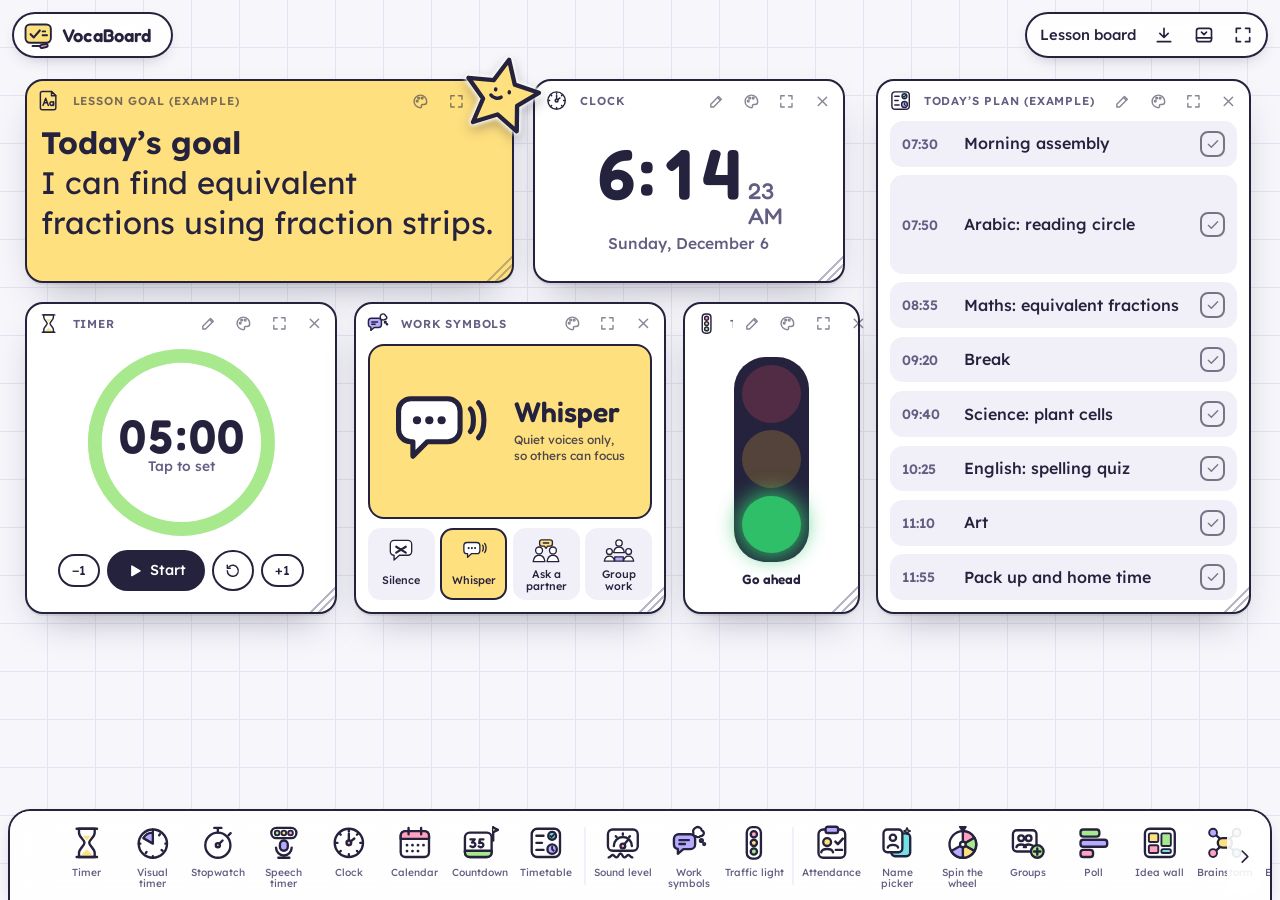
==== commit c2d13b2e: "Add files via upload" ====
--- a/index.html
+++ b/index.html
@@ -145,6 +145,17 @@
 .wg[data-note]{--card:var(--note);--card-2:rgba(37,34,61,.08);--ink:var(--on-pastel);--ink-soft:rgba(37,34,61,.62);--edge:var(--on-pastel)}
 .wg[data-note="butter"]{--note:var(--butter)} .wg[data-note="mint"]{--note:var(--mint)} .wg[data-note="pink"]{--note:var(--pink)}
 .wg[data-note="aqua"]{--note:var(--aqua)} .wg[data-note="lav"]{--note:var(--lav)} .wg[data-note="peach"]{--note:var(--peach)}
+.wg[data-note="white"]{--note:#ffffff} .wg[data-note="sky"]{--note:#cfe6ff} .wg[data-note="sand"]{--note:#f3e2c0} .wg[data-note="grey"]{--note:#e4e7ec}
+.wg[data-note]{color-scheme:light}
+.wg[data-note="navy"],.wg[data-note="chalk"],.wg[data-note="plum"],.wg[data-note="night"]{--card-2:rgba(255,255,255,.12);--ink:#f6f4ff;--ink-soft:rgba(246,244,255,.72);--edge:#0e0f16;--on-pastel:#25223d;color-scheme:dark}
+.wg[data-note="navy"]{--note:#26335f} .wg[data-note="chalk"]{--note:#2e4a3f} .wg[data-note="plum"]{--note:#5a2f5e} .wg[data-note="night"]{--note:#202227}
+.palpop{position:absolute;z-index:85;display:grid;gap:.5rem;padding:.65rem;width:min(16rem,calc(100vw - 1rem));border-radius:1rem;background:var(--card);color:var(--ink);border:2px solid var(--edge);box-shadow:var(--shadow);animation:rise .15s ease-out}
+.palpop > b{font:600 .7rem/1 var(--f-ui);letter-spacing:.08em;text-transform:uppercase;color:var(--ink-soft)}
+.pal-grid{display:grid;grid-template-columns:repeat(5,minmax(0,1fr));gap:.4rem}
+.pal-sw{aspect-ratio:1;border-radius:.65rem;border:2px solid var(--edge);padding:0;min-width:0}
+.pal-sw.def{background:repeating-linear-gradient(135deg,var(--card) 0 5px,var(--card-2) 5px 10px)!important}
+.pal-sw[aria-pressed="true"]{box-shadow:0 0 0 3px var(--focus)}
+.pal-all{border:0;border-radius:.7rem;padding:.5rem .6rem;background:var(--card-2);color:var(--ink);font:500 .8rem/1.25 var(--f-ui);text-align:left}
 
 /* phone layout: one column */
 #board.stack{overflow-y:auto;overflow-x:hidden;display:flex;flex-direction:column;gap:.85rem;padding-block:4.4rem 7.5rem;padding-left:max(16px,env(safe-area-inset-left,0px));padding-right:max(16px,env(safe-area-inset-right,0px));-webkit-overflow-scrolling:touch}
@@ -1228,6 +1239,7 @@
   vol:`<path d="M4 9.5h3.5L12 5.5v13l-4.5-4H4z"/><path d="M15.5 9a4 4 0 0 1 0 6M18.5 6.5a7.5 7.5 0 0 1 0 11"/>`,
   search:`<circle cx="10.5" cy="10.5" r="6"/><path d="M15 15l5 5"/>`,
   spin:`<path d="M20 12a8 8 0 1 1-2.3-5.7"/><path d="M20 4v4.5h-4.5"/>`,
+  palette:`<path d="M12 3a9 9 0 0 0 0 18c1.5 0 2.1-1.1 1.5-2.2-.6-1.1.2-2.3 1.4-2.3H17a4 4 0 0 0 4-4C21 7 17 3 12 3z"/><circle cx="7.5" cy="11.5" r="1.3"/><circle cx="9.5" cy="7.3" r="1.3"/><circle cx="14.5" cy="7.3" r="1.3"/>`,
 };
 function svgFor(name){
   if (I[name]) return `<svg viewBox="0 0 48 48" fill="none" stroke="currentColor" stroke-width="3" stroke-linecap="round" stroke-linejoin="round" aria-hidden="true">${I[name]}</svg>`;
@@ -1470,6 +1482,417 @@
   const uri = _sceneUri[k] || (_sceneUri[k] = 'url("data:image/svg+xml,' + encodeURIComponent(sc[3]()) + '")');
   return sc[4] ? `${uri} 0 0 / ${thumb ? '4.5rem 4.5rem' : '15rem 15rem'} repeat ${sc[2]}` : `${uri} center bottom / cover no-repeat ${sc[2]}`;
 }
+
+/* ---------- Realistic backgrounds, painted on this device from noise (no downloads, works offline) ---------- */
+const RBG = {
+  rgreen: ['Green chalkboard', 'board', '#2e4b40'], rblack: ['Blackboard', 'board', '#25292c'], rwhite: ['Whiteboard', 'board', '#eef0f2'], rcork: ['Cork board', 'board', '#b98a55'],
+  lake: ['Sunrise lake', 'nature', '#d98a86'], peaks: ['Snowy mountains', 'nature', '#6fa8dc'], hills: ['Green hills', 'nature', '#8cc4e8'], forest: ['Misty forest', 'nature', '#c9d6d2'],
+  beach: ['Tropical beach', 'nature', '#7cc7ea'], dunes: ['Desert dunes', 'nature', '#e8a86a'], oasis: ['Palm oasis', 'nature', '#f0b46a'], night: ['Starry night', 'nature', '#0b1030'],
+};
+if (window.CanvasRenderingContext2D && !CanvasRenderingContext2D.prototype.roundRect) CanvasRenderingContext2D.prototype.roundRect = function (x, y, w, h, r) { r = Math.min(r, w / 2, h / 2); this.moveTo(x + r, y); this.arcTo(x + w, y, x + w, y + h, r); this.arcTo(x + w, y + h, x, y + h, r); this.arcTo(x, y + h, x, y, r); this.arcTo(x, y, x + w, y, r); this.closePath(); };
+/* noise */
+function rbRng(seed) { let s = ((seed + 1) * 2654435761) | 0 || 1; return () => { s ^= s << 13; s ^= s >>> 17; s ^= s << 5; return (s >>> 0) / 4294967296; }; }
+function rbNoise(seed) {
+  const r = rbRng(seed), p = new Uint8Array(512), q = [...Array(256).keys()];
+  for (let i = 255; i > 0; i--) { const j = Math.floor(r() * (i + 1)); const t = q[i]; q[i] = q[j]; q[j] = t; }
+  for (let i = 0; i < 512; i++) p[i] = q[i & 255];
+  const gx = [1, -1, 1, -1, 1, -1, 0, 0], gy = [1, 1, -1, -1, 0, 0, 1, -1];
+  return (x, y) => {
+    const xi = Math.floor(x), yi = Math.floor(y), X = xi & 255, Y = yi & 255; x -= xi; y -= yi;
+    const u = x * x * x * (x * (x * 6 - 15) + 10), v = y * y * y * (y * (y * 6 - 15) + 10);
+    const h00 = p[p[X] + Y] & 7, h10 = p[p[X + 1] + Y] & 7, h01 = p[p[X] + Y + 1] & 7, h11 = p[p[X + 1] + Y + 1] & 7;
+    const n00 = gx[h00] * x + gy[h00] * y, n10 = gx[h10] * (x - 1) + gy[h10] * y, n01 = gx[h01] * x + gy[h01] * (y - 1), n11 = gx[h11] * (x - 1) + gy[h11] * (y - 1);
+    const a = n00 + u * (n10 - n00), b = n01 + u * (n11 - n01);
+    return a + v * (b - a);
+  };
+}
+const rbFbm = (n, x, y, o = 5) => { let s = 0, a = 1, f = 1, t = 0; for (let i = 0; i < o; i++) { s += a * n(x * f, y * f); t += a; f *= 2.03; a *= .5; } return s / t; };
+const rbSs = (a, b, x) => { const t = Math.min(1, Math.max(0, (x - a) / (b - a))); return t * t * (3 - 2 * t); };
+const rbMix = (a, b, t) => a + (b - a) * t;
+const rbCv = (w, h) => { const c = document.createElement('canvas'); c.width = Math.max(1, Math.round(w)); c.height = Math.max(1, Math.round(h)); return c; };
+function rbField(w, h, fn) {
+  const c = rbCv(w, h), g = c.getContext('2d'), W = c.width, H = c.height, im = g.createImageData(W, H), d = im.data, o = [0, 0, 0, 255];
+  for (let y = 0; y < H; y++) for (let x = 0; x < W; x++) { o[3] = 255; fn(x / W, y / H, o, x, y); const i = (y * W + x) * 4; d[i] = o[0]; d[i + 1] = o[1]; d[i + 2] = o[2]; d[i + 3] = o[3]; }
+  g.putImageData(im, 0, 0); return c;
+}
+const rbLin = (g, x0, y0, x1, y1, st) => { const gr = g.createLinearGradient(x0, y0, x1, y1); st.forEach(s => gr.addColorStop(s[0], s[1])); return gr; };
+const rbRad = (g, x, y, r0, r1, st) => { const gr = g.createRadialGradient(x, y, r0, x, y, r1); st.forEach(s => gr.addColorStop(s[0], s[1])); return gr; };
+const rgba = (c, a) => `rgba(${c[0]},${c[1]},${c[2]},${a})`;
+function rbGrain(g, W, H, amt, seed, mode = 'overlay') {
+  const r = rbRng(seed), t = rbField(256, 256, (u, v, o) => { const k = 128 + (r() - .5) * 255; o[0] = o[1] = o[2] = k; });
+  g.save(); g.globalAlpha = amt; g.globalCompositeOperation = mode; g.fillStyle = g.createPattern(t, 'repeat'); g.fillRect(0, 0, W, H); g.restore();
+}
+function rbVignette(g, W, H, a, cy = .48) { g.fillStyle = rbRad(g, W / 2, H * cy, Math.min(W, H) * .32, Math.hypot(W, H) * .62, [[0, 'rgba(0,0,0,0)'], [1, `rgba(0,0,0,${a})`]]); g.fillRect(0, 0, W, H); }
+/* a line of hills or mountains: heights in pixels for every `st` pixels */
+function rbLine(W, H, o) {
+  const n = rbNoise(o.seed), st = o.st || 2, ys = [];
+  for (let x = 0; x <= W + st; x += st) {
+    const u = x / W * (o.aspect || W / H) * .5625;
+    let v = rbFbm(n, u * o.freq + 3.1, o.seed * .137, o.oct || 6);
+    v = o.ridged ? Math.pow(Math.max(0, 1 - Math.abs(v) * 1.75), 1.5) : v * .9 + .5;
+    ys.push(o.base * H - v * o.amp * H);
+  }
+  return ys;
+}
+function rbFill(g, ys, W, H, st, fill, sink = 0) { g.beginPath(); g.moveTo(-2, H + 2); ys.forEach((y, i) => g.lineTo(i * st, y + sink)); g.lineTo(W + 2, H + 2); g.closePath(); g.fillStyle = fill; g.fill(); }
+function rbShadeFaces(g, ys, W, H, st, lit, dark, depth, seed = 1) {
+  /* rock faces lit from the left: a ridged noise height map, stretched downwards like gullies */
+  const n = rbNoise(seed + 101), asp = W / H;
+  const c = rbField(W / 4, H / 4, (u, v, o) => {
+    const y = v * H, i = Math.min(ys.length - 1, Math.round(u * W / st));
+    if (y < ys[i] - 6) { o[3] = 0; return; }
+    const fx = u * asp * 7, fy = v * 3.2, e = .06;
+    const h0 = 1 - Math.abs(rbFbm(n, fx, fy, 5)), hx = 1 - Math.abs(rbFbm(n, fx + e, fy, 5));
+    const sh = Math.max(-1, Math.min(1, -(hx - h0) / e * .55)), fall = Math.exp(-Math.max(0, y - ys[i]) / depth);
+    const col = sh < 0 ? dark : lit; o[0] = col[0]; o[1] = col[1]; o[2] = col[2]; o[3] = Math.abs(sh) * (sh < 0 ? .8 : .45) * fall * 255;
+  });
+  g.save(); g.beginPath(); g.moveTo(-2, H + 2); ys.forEach((y, i) => g.lineTo(i * st, y)); g.lineTo(W + 2, H + 2); g.closePath(); g.clip();
+  g.imageSmoothingQuality = 'high'; g.drawImage(c, 0, 0, W, H); g.restore();
+}
+const rbAt = (ys, x, st) => ys[Math.max(0, Math.min(ys.length - 1, Math.round(x / st)))];
+function rbPine(g, x, y, h, r) {
+  const w = h * (.26 + r() * .08), T = 6 + Math.floor(r() * 3), pts = [];
+  for (let i = 1; i <= T; i++) { const t = i / T, yy = y - h + h * t * .92, ww = w * Math.pow(t, .9) * (.85 + r() * .3); pts.push([ww, yy], [ww * .38, yy - h * .02]); }
+  g.moveTo(x, y - h); pts.forEach(p => g.lineTo(x + p[0], p[1])); g.lineTo(x + w * .08, y); g.lineTo(x - w * .08, y);
+  for (let i = pts.length - 1; i >= 0; i--) g.lineTo(x - pts[i][0] * (.92 + r() * .16), pts[i][1]);
+  g.closePath();
+}
+function rbForest(g, W, H, ys, st, o) {
+  const r = rbRng(o.seed); g.beginPath();
+  for (let x = -20; x < W + 20; x += o.gap * (.35 + r() * .9)) { const y = rbAt(ys, x, st) + o.sink * (.6 + r() * .8); rbPine(g, x, y, o.h * (.55 + r() * .9), r); }
+  g.fillStyle = o.color; g.fill(); rbFill(g, ys, W, H, st, o.color, o.sink);
+}
+function rbClouds(g, W, H, o) {
+  const n = rbNoise(o.seed), sc = o.res || 4, top = o.top * H, hh = (o.bottom - o.top) * H;
+  const c = rbField(W / sc, hh / sc, (u, v, out) => {
+    const x = u * o.sx, y = v * o.sy, d = rbFbm(n, x, y, 6) + o.cover, d2 = rbFbm(n, x, y + .045 * o.sy, 6) + o.cover;
+    const a = rbSs(0, o.soft || .3, d) * rbSs(0, .18, v) * rbSs(1, .55, v);
+    const lit = Math.min(1, Math.max(0, .55 + (d - d2) * 5));
+    out[0] = rbMix(o.shade[0], o.color[0], lit); out[1] = rbMix(o.shade[1], o.color[1], lit); out[2] = rbMix(o.shade[2], o.color[2], lit); out[3] = a * 255 * (o.alpha || 1);
+  });
+  g.save(); g.imageSmoothingQuality = 'high'; g.drawImage(c, 0, top, W, hh); g.restore();
+}
+function rbSun(g, x, y, r, col, glow = 7, alpha = .85) {
+  g.save(); g.globalCompositeOperation = 'screen';
+  g.fillStyle = rbRad(g, x, y, 0, r * glow, [[0, rgba(col, alpha)], [.12, rgba(col, alpha * .55)], [.4, rgba(col, alpha * .18)], [1, rgba(col, 0)]]); g.fillRect(0, 0, g.canvas.width, g.canvas.height);
+  g.fillStyle = rbRad(g, x, y, 0, r, [[0, 'rgba(255,255,250,1)'], [.7, 'rgba(255,250,235,1)'], [1, rgba(col, 0)]]); g.beginPath(); g.arc(x, y, r * 1.1, 0, 7); g.fill();
+  g.restore();
+}
+function rbWater(g, W, H, hy, o) {
+  const src = rbCv(W, hy); src.getContext('2d').drawImage(g.canvas, 0, 0);
+  g.save(); g.beginPath(); g.rect(0, hy, W, H - hy); g.clip();
+  g.translate(0, hy * 2); g.scale(1, -1); g.globalAlpha = o.refl; g.drawImage(src, 0, 0); g.restore();
+  g.fillStyle = rbLin(g, 0, hy, 0, H, o.tint); g.fillRect(0, hy, W, H - hy);
+  const r = rbRng(o.seed || 5), N = W * (H - hy) / 700;
+  for (let i = 0; i < N; i++) {
+    const t = Math.pow(r(), 1.5), y = hy + 1 + t * (H - hy), len = (8 + r() * 50) * (1 + t * 5), x = r() * W - len / 2;
+    g.fillStyle = r() < .55 ? `rgba(255,255,255,${.04 + .07 * r()})` : `rgba(0,0,0,${.05 + .08 * r()})`; g.fillRect(x, y, len, Math.max(1, t * 3.2));
+  }
+  if (o.sunX != null) {
+    for (let i = 0; i < N * .35; i++) {
+      const t = Math.pow(r(), 1.3), y = hy + 1 + t * (H - hy), spread = W * (.02 + t * .1), x = o.sunX + (r() + r() + r() - 1.5) * spread, len = (4 + r() * 22) * (1 + t * 4);
+      g.fillStyle = `rgba(${o.glit || '255,236,190'},${(.25 + r() * .55) * (1 - t * .6)})`; g.fillRect(x - len / 2, y, len, Math.max(1, t * 3));
+    }
+  }
+  g.fillStyle = rbLin(g, 0, hy - 2, 0, hy + 6, [[0, 'rgba(255,255,255,0)'], [.5, `rgba(255,255,255,${o.line || .25})`], [1, 'rgba(255,255,255,0)']]); g.fillRect(0, hy - 2, W, 8);
+}
+function rbHaze(g, W, y0, y1, col, a) { const y2 = y1 + (y1 - y0) * .35; g.fillStyle = rbLin(g, 0, y0, 0, y2, [[0, rgba(col, 0)], [.74, rgba(col, a)], [1, rgba(col, 0)]]); g.fillRect(0, y0, W, y2 - y0); }
+function rbPalm(g, x, y, h, lean, col, r) {
+  const tx = x + lean * h, ty = y - h, cx = x + lean * h * .15, cy = y - h * .5, P = (t) => [(1 - t) * (1 - t) * x + 2 * (1 - t) * t * cx + t * t * tx, (1 - t) * (1 - t) * y + 2 * (1 - t) * t * cy + t * t * ty];
+  const wd = t => h * (.034 - .016 * t), L = [], R = [];
+  for (let i = 0; i <= 24; i++) { const t = i / 24, [px, py] = P(t), [qx, qy] = P(Math.min(1, t + .01)), a = Math.atan2(qy - py, qx - px) + Math.PI / 2, w = wd(t) * (1 + (i % 3 === 0 ? .12 : 0)); L.push([px + Math.cos(a) * w, py + Math.sin(a) * w]); R.unshift([px - Math.cos(a) * w, py - Math.sin(a) * w]); }
+  g.fillStyle = col; g.beginPath(); [...L, ...R].forEach((p, i) => i ? g.lineTo(p[0], p[1]) : g.moveTo(p[0], p[1])); g.closePath(); g.fill();
+  const fr = 10 + Math.floor(r() * 3);
+  for (let k = 0; k < fr; k++) {
+    const ang = -Math.PI / 2 + (k / (fr - 1) - .5) * Math.PI * 1.95 + (r() - .5) * .25, Lf = h * (.4 + r() * .18), droop = Lf * (.3 + Math.abs(Math.cos(ang)) * .55);
+    const ex = tx + Math.cos(ang) * Lf, ey = ty + Math.sin(ang) * Lf * .5 + droop, mx = tx + Math.cos(ang) * Lf * .55, my = ty + Math.sin(ang) * Lf * .55 - Lf * .14;
+    const F = t => [(1 - t) * (1 - t) * tx + 2 * (1 - t) * t * mx + t * t * ex, (1 - t) * (1 - t) * ty + 2 * (1 - t) * t * my + t * t * ey];
+    const up = [], dn = [], N = 70;
+    for (let i = 0; i <= N; i++) {
+      const t = i / N, [px, py] = F(t), [qx, qy] = F(Math.min(1, t + .01)), a = Math.atan2(qy - py, qx - px), nx = Math.cos(a + Math.PI / 2), ny = Math.sin(a + Math.PI / 2);
+      const w = Lf * .15 * Math.pow(Math.sin(Math.PI * Math.min(1, t * 1.08)), .55) * (i % 2 ? .62 : 1) * (.9 + r() * .2);
+      up.push([px - nx * w * .45, py - ny * w * .45 + w * .35]); dn.unshift([px + nx * w, py + ny * w + w * .55]);
+    }
+    g.fillStyle = col; g.beginPath(); g.moveTo(tx, ty); up.forEach(p => g.lineTo(p[0], p[1])); dn.forEach(p => g.lineTo(p[0], p[1])); g.closePath(); g.fill();
+    g.strokeStyle = col; g.lineWidth = h * .008; g.beginPath(); g.moveTo(tx, ty); g.quadraticCurveTo(mx, my, ex, ey); g.stroke();
+  }
+  g.beginPath(); g.arc(tx, ty, h * .03, 0, 7); g.fill();
+}
+function rbTree(g, x, y, s, dark, light, r) {
+  g.fillStyle = '#4a3624'; g.fillRect(x - s * .06, y - s * .55, s * .12, s * .55);
+  const blobs = []; for (let i = 0; i < 9; i++) blobs.push([x + (r() - .5) * s * .9, y - s * .75 - r() * s * .55, s * (.22 + r() * .2)]);
+  g.fillStyle = dark; blobs.forEach(b => { g.beginPath(); g.arc(b[0], b[1], b[2], 0, 7); g.fill(); });
+  g.fillStyle = light; blobs.forEach(b => { g.beginPath(); g.arc(b[0] - b[2] * .25, b[1] - b[2] * .3, b[2] * .62, 0, 7); g.fill(); });
+}
+
+/* ---------- boards ---------- */
+function rbWoodTile(w, h, seed, light, dark) {
+  const n = rbNoise(seed), n2 = rbNoise(seed + 3);
+  return rbField(w, h, (u, v, o) => {
+    const warp = rbFbm(n, u * 2.2, v * 1.4, 4) * 2.2, rings = Math.sin((v * 9 + warp * 1.6 + u * .6) * Math.PI * 2), fine = rbFbm(n2, u * 60, v * 3, 3);
+    let t = .52 + rings * .16 + fine * .45; t = Math.min(1, Math.max(0, t));
+    o[0] = rbMix(dark[0], light[0], t); o[1] = rbMix(dark[1], light[1], t); o[2] = rbMix(dark[2], light[2], t);
+  });
+}
+function rbRot(tile) { const c = rbCv(tile.height, tile.width), g = c.getContext('2d'); g.translate(c.width, 0); g.rotate(Math.PI / 2); g.drawImage(tile, 0, 0); return c; }
+function rbBrushTile(w, h, seed, base) { const n = rbNoise(seed), r = rbRng(seed); return rbField(w, h, (u, v, o) => { const k = base + rbFbm(n, u * 3, v * 90, 3) * 26 + (r() - .5) * 10; o[0] = o[1] = k; o[2] = k + 4; }); }
+function rbFrame(g, W, H, F, tileH, opt = {}) {
+  const tileV = rbRot(tileH), pH = g.createPattern(tileH, 'repeat'), pV = g.createPattern(tileV, 'repeat');
+  const sides = [[[0, 0], [W, 0], [W - F, F], [F, F], pH, 'rgba(255,255,255,.16)'], [[0, H], [F, H - F], [W - F, H - F], [W, H], pH, 'rgba(0,0,0,.22)'], [[0, 0], [F, F], [F, H - F], [0, H], pV, 'rgba(255,255,255,.07)'], [[W, 0], [W, H], [W - F, H - F], [W - F, F], pV, 'rgba(0,0,0,.14)']];
+  sides.forEach(([a, b, c, d, pat, shade]) => { g.beginPath(); g.moveTo(...a); g.lineTo(...b); g.lineTo(...c); g.lineTo(...d); g.closePath(); g.fillStyle = pat; g.fill(); g.fillStyle = shade; g.fill(); });
+  // rounded bevel: light outer edge, dark inner edge, shadow onto the surface
+  g.lineWidth = Math.max(1, F * .08); g.strokeStyle = 'rgba(255,255,255,.28)'; g.strokeRect(F * .04, F * .04, W - F * .08, H - F * .08);
+  g.strokeStyle = 'rgba(0,0,0,.45)'; g.lineWidth = Math.max(1, F * .07); g.strokeRect(F, F, W - 2 * F, H - 2 * F);
+  const s = F * (opt.shadow || .9);
+  [[F, F, W - 2 * F, s, 0, F, 0, F + s], [F, H - F - s, W - 2 * F, s, 0, H - F, 0, H - F - s], [F, F, s, H - 2 * F, F, 0, F + s, 0], [W - F - s, F, s, H - 2 * F, W - F, 0, W - F - s, 0]].forEach(([x, y, w, hh, x0, y0, x1, y1]) => { g.fillStyle = rbLin(g, x0, y0, x1, y1, [[0, `rgba(0,0,0,${opt.shadowA || .35})`], [1, 'rgba(0,0,0,0)']]); g.fillRect(x, y, w, hh); });
+}
+function rbChalkSurface(g, W, H, F, base, seed) {
+  const sx = F, sy = F, sw = W - 2 * F, sh = H - 2 * F, n = rbNoise(seed), r = rbRng(seed);
+  g.save(); g.beginPath(); g.rect(sx, sy, sw, sh); g.clip();
+  g.drawImage(rbField(sw / 6, sh / 6, (u, v, o) => { const d = rbFbm(n, u * 5, v * 5 * sh / sw, 5) * 22 + rbFbm(n, u * 22, v * 22 * sh / sw, 3) * 8; o[0] = base[0] + d; o[1] = base[1] + d; o[2] = base[2] + d; }), sx, sy, sw, sh);
+  // eraser swipes and chalk dust, drawn small then enlarged so they stay soft
+  const sm = rbCv(sw / 8, sh / 8), s2 = sm.getContext('2d'); s2.lineCap = 'round';
+  for (let i = 0; i < 9; i++) {
+    const x0 = r() * sm.width, y0 = r() * sm.height, len = sm.width * (.2 + r() * .45), ang = (r() - .5) * .5;
+    s2.strokeStyle = `rgba(255,255,255,${(.025 + r() * .04) * (base[0] < 40 ? .75 : 1)})`; s2.lineWidth = sm.height * (.05 + r() * .09);
+    s2.beginPath(); s2.moveTo(x0, y0); s2.bezierCurveTo(x0 + len * .3, y0 + Math.sin(ang) * len - sm.height * .05, x0 + len * .7, y0 + Math.sin(ang) * len + sm.height * .05, x0 + len, y0 + Math.sin(ang) * len); s2.stroke();
+  }
+  for (let i = 0; i < 5; i++) { const x = r() * sm.width, y = r() * sm.height, rr = sm.width * (.06 + r() * .1); s2.fillStyle = rbRad(s2, x, y, 0, rr, [[0, `rgba(255,255,255,${.05 + r() * .05})`], [1, 'rgba(255,255,255,0)']]); s2.fillRect(x - rr, y - rr, rr * 2, rr * 2); }
+  g.save(); g.imageSmoothingQuality = 'high'; g.drawImage(sm, sx, sy, sw, sh); g.restore();
+  // faint words that were rubbed out
+  g.lineCap = 'round'; g.lineJoin = 'round';
+  for (let l = 0; l < 8; l++) {
+    const y = sy + sh * (.1 + r() * .72), x0 = sx + sw * (.04 + r() * .45), len = sw * (.12 + r() * .35), amp = sh * (.008 + r() * .008);
+    g.strokeStyle = `rgba(255,255,255,${.02 + r() * .025})`; g.lineWidth = Math.max(1.1, sh * .003); g.beginPath();
+    let pen = false;
+    for (let t = 0; t < len; t += 1.5) {
+      if (r() < .006) { pen = false; t += amp * 3; continue; }
+      const k = t / amp, fq = .9 + .5 * Math.sin(k * .07 + l), px = x0 + t + Math.sin(k * fq) * amp * .7, py = y - Math.cos(k * fq) * amp * (.5 + .5 * Math.abs(Math.sin(k * .11 + l))) - (Math.sin(k * .23 + l) > .8 ? amp * 1.4 * Math.sin(k * fq * .5) : 0);
+      pen ? g.lineTo(px, py) : g.moveTo(px, py); pen = true;
+    }
+    g.stroke();
+  }
+  // chalk grain specks
+  const gt = rbField(256, 256, (u, v, o) => { o[0] = o[1] = o[2] = 255; o[3] = r() < .2 ? r() * 20 : 0; });
+  g.fillStyle = g.createPattern(gt, 'repeat'); g.fillRect(sx, sy, sw, sh);
+  // dust settled above the tray, light from the windows, darker corners
+  g.fillStyle = rbLin(g, 0, sy + sh, 0, sy + sh * .86, [[0, 'rgba(255,255,255,.1)'], [1, 'rgba(255,255,255,0)']]); g.fillRect(sx, sy + sh * .86, sw, sh * .14);
+  g.fillStyle = rbRad(g, sx + sw * .3, sy + sh * .25, 0, sw * .6, [[0, 'rgba(255,255,255,.07)'], [1, 'rgba(255,255,255,0)']]); g.fillRect(sx, sy, sw, sh);
+  rbVignette(g, W, H, .28);
+  g.restore();
+}
+function rbTray(g, W, H, F, pat, kind) {
+  const th = F * 1.45, x0 = F * .35, x1 = W - F * .35, top = H - th, lip = th * .4;
+  g.fillStyle = rbLin(g, 0, top - F * .7, 0, top, [[0, 'rgba(0,0,0,0)'], [1, 'rgba(0,0,0,.32)']]); g.fillRect(F, top - F * .7, W - 2 * F, F * .7);
+  g.fillStyle = pat; g.fillRect(x0, top, x1 - x0, th);
+  g.fillStyle = 'rgba(255,255,255,.22)'; g.fillRect(x0, top, x1 - x0, lip);
+  g.fillStyle = 'rgba(0,0,0,.22)'; g.fillRect(x0, top + lip, x1 - x0, th - lip);
+  g.fillStyle = 'rgba(255,255,255,.35)'; g.fillRect(x0, top, x1 - x0, Math.max(1, F * .05));
+  g.fillStyle = 'rgba(0,0,0,.35)'; g.fillRect(x0, top + lip - Math.max(1, F * .04), x1 - x0, Math.max(1, F * .04));
+  const stick = (x, len, d, c1, c2, cap) => { const y = top + lip * .5 - d * .55; g.fillStyle = 'rgba(0,0,0,.28)'; g.beginPath(); g.ellipse(x + len / 2, top + lip * .78, len / 2, d * .22, 0, 0, 7); g.fill(); g.fillStyle = rbLin(g, 0, y, 0, y + d, [[0, c1], [1, c2]]); g.beginPath(); g.roundRect(x, y, len, d, d / 2); g.fill(); if (cap) { g.fillStyle = rbLin(g, 0, y, 0, y + d, [[0, cap[0]], [1, cap[1]]]); g.beginPath(); g.roundRect(x + len * .72, y - d * .06, len * .28, d * 1.12, d / 2); g.fill(); } };
+  if (kind === 'chalk') {
+    const ex = Math.max(W * .55, x1 - F * 6.5), ew = F * 3.4, eh = F * .95, ey = top + lip * .55 - eh, cx = ex - F * 7.2;
+    if (cx > W * .3) { stick(cx, F * 2.1, F * .34, '#ffffff', '#d9d9d4'); stick(cx + F * 2.5, F * 1.4, F * .34, '#fff3a6', '#d8c45f'); stick(cx + F * 4.2, F * 1.7, F * .34, '#ffd0de', '#d796ab'); }
+    g.fillStyle = 'rgba(0,0,0,.3)'; g.beginPath(); g.ellipse(ex + ew / 2, top + lip * .8, ew / 2, eh * .18, 0, 0, 7); g.fill();
+    g.fillStyle = rbLin(g, 0, ey, 0, ey + eh * .55, [[0, '#c99a62'], [1, '#8d6438']]); g.beginPath(); g.roundRect(ex, ey, ew, eh * .58, eh * .12); g.fill();
+    g.fillStyle = rbLin(g, 0, ey + eh * .55, 0, ey + eh, [[0, '#59544f'], [1, '#3b3733']]); g.fillRect(ex + ew * .02, ey + eh * .55, ew * .96, eh * .45);
+    const r = rbRng(9); for (let i = 0; i < 70; i++) { g.fillStyle = `rgba(255,255,255,${.2 + r() * .4})`; g.fillRect(ex + r() * ew, ey + eh * .58 + r() * eh * .4, 1.2, 1.2); }
+  } else {
+    const ex = Math.max(W * .55, x1 - F * 6), ew = F * 3, eh = F * .85, ey = top + lip * .55 - eh, mx = ex - F * 11.4;
+    if (mx > W * .25) { stick(mx, F * 3.1, F * .5, '#fbfbfb', '#bfc3c6', ['#2a2d31', '#0e0f11']); stick(mx + F * 3.6, F * 3.1, F * .5, '#fbfbfb', '#bfc3c6', ['#2f6fd6', '#1a47a0']); stick(mx + F * 7.2, F * 3.1, F * .5, '#fbfbfb', '#bfc3c6', ['#e24a4a', '#a52626']); }
+    g.fillStyle = rbLin(g, 0, ey, 0, ey + eh, [[0, '#3a3d42'], [.6, '#22252a'], [1, '#111']]); g.beginPath(); g.roundRect(ex, ey, ew, eh, eh * .25); g.fill();
+    g.fillStyle = 'rgba(255,255,255,.15)'; g.fillRect(ex + ew * .1, ey + eh * .15, ew * .8, eh * .1);
+  }
+}
+function rbBoard(g, W, H, kind) {
+  const F = Math.max(6, Math.round(Math.min(W, H) * .03)), r = rbRng(3);
+  if (kind === 'rgreen' || kind === 'rblack' || kind === 'rcork') {
+    const wood = kind === 'rcork' ? rbWoodTile(700, 90, 21, [196, 150, 98], [120, 80, 44]) : rbWoodTile(700, 90, 11, [176, 124, 74], [96, 60, 30]);
+    if (kind === 'rcork') {
+      const t = rbCv(420, 420), tg = t.getContext('2d'), n = rbNoise(4);
+      tg.drawImage(rbField(420, 420, (u, v, o) => { const d = rbFbm(n, u * 6, v * 6, 4) * 30; o[0] = 186 + d; o[1] = 136 + d * .8; o[2] = 84 + d * .5; }), 0, 0);
+      for (let i = 0; i < 5200; i++) { const x = r() * 420, y = r() * 420, s = .6 + r() * 2.4, k = r(); tg.fillStyle = k < .45 ? `rgba(110,66,28,${.35 + r() * .4})` : k < .8 ? `rgba(232,186,128,${.3 + r() * .4})` : `rgba(70,40,15,${.4 + r() * .4})`; for (const dx of [0, -420, 420]) for (const dy of [0, -420, 420]) { tg.beginPath(); tg.ellipse(x + dx, y + dy, s, s * (.6 + r() * .6), r() * 3, 0, 7); tg.fill(); } }
+      g.fillStyle = g.createPattern(t, 'repeat'); g.fillRect(0, 0, W, H);
+      g.save(); g.beginPath(); g.rect(F, F, W - 2 * F, H - 2 * F); g.clip(); rbVignette(g, W, H, .3); g.restore();
+    } else rbChalkSurface(g, W, H, F, kind === 'rgreen' ? [44, 74, 62] : [34, 38, 40], kind === 'rgreen' ? 17 : 23);
+    rbFrame(g, W, H, F, wood);
+    if (kind !== 'rcork') rbTray(g, W, H, F, g.createPattern(wood, 'repeat'), 'chalk');
+    rbGrain(g, W, H, .05, 7);
+    return;
+  }
+  // whiteboard
+  const sx = F, sy = F, sw = W - 2 * F, sh = H - 2 * F, n = rbNoise(31);
+  g.fillStyle = rbLin(g, 0, sy, 0, sy + sh, [[0, '#fbfcfc'], [1, '#e9ecee']]); g.fillRect(0, 0, W, H);
+  g.save(); g.beginPath(); g.rect(sx, sy, sw, sh); g.clip();
+  g.drawImage(rbField(sw / 8, sh / 8, (u, v, o) => { const d = rbFbm(n, u * 4, v * 4 * sh / sw, 5); o[0] = o[1] = o[2] = 120; o[3] = Math.max(0, d) * 26; }), sx, sy, sw, sh);
+  g.lineCap = 'round';
+  for (let i = 0; i < 9; i++) { const x = sx + r() * sw * .85, y = sy + r() * sh * .85, len = sw * (.06 + r() * .2); g.strokeStyle = r() < .5 ? 'rgba(40,70,160,.035)' : 'rgba(30,30,30,.035)'; g.lineWidth = sh * (.006 + r() * .006); g.beginPath(); g.moveTo(x, y); for (let k = 1; k < 14; k++) g.lineTo(x + len * k / 13, y + Math.sin(k * 1.3 + i) * sh * .012); g.stroke(); }
+  [[.12, .3, .55], [.5, .62, .35], [.78, .85, .28]].forEach(([a, b, al]) => { g.fillStyle = rbLin(g, sx + sw * a, sy, sx + sw * b, sy + sh, [[0, 'rgba(255,255,255,0)'], [.5, `rgba(255,255,255,${al})`], [1, 'rgba(255,255,255,0)']]); g.fillRect(sx, sy, sw, sh); });
+  g.fillStyle = rbRad(g, sx + sw * .65, sy + sh * .2, 0, sw * .5, [[0, 'rgba(255,255,255,.35)'], [1, 'rgba(255,255,255,0)']]); g.fillRect(sx, sy, sw, sh);
+  rbVignette(g, W, H, .12);
+  g.restore();
+  const alu = rbBrushTile(700, 60, 5, 196);
+  rbFrame(g, W, H, F, alu, { shadow: .5, shadowA: .18 });
+  const cs = F * 1.35; [[0, 0], [W - cs, 0], [0, H - cs], [W - cs, H - cs]].forEach(([x, y]) => { g.fillStyle = rbLin(g, x, y, x + cs, y + cs, [[0, '#6b6f75'], [1, '#2e3135']]); g.beginPath(); g.roundRect(x + F * .05, y + F * .05, cs - F * .1, cs - F * .1, cs * .28); g.fill(); g.fillStyle = 'rgba(255,255,255,.18)'; g.beginPath(); g.roundRect(x + cs * .18, y + cs * .14, cs * .5, cs * .14, cs * .07); g.fill(); });
+  rbTray(g, W, H, F, g.createPattern(alu, 'repeat'), 'marker');
+  rbGrain(g, W, H, .03, 7);
+}
+
+/* ---------- nature scenes ---------- */
+const RB_SCENE = {
+  lake(g, W, H) {
+    const hy = H * .62, st = 2;
+    g.fillStyle = rbLin(g, 0, 0, 0, hy, [[0, '#1f2754'], [.32, '#5b4a86'], [.6, '#c86f8a'], [.84, '#f3a26d'], [1, '#fcd59c']]); g.fillRect(0, 0, W, hy);
+    rbSun(g, W * .63, hy - H * .015, H * .028, [255, 214, 150], 9, .9);
+    rbClouds(g, W, H, { top: .04, bottom: .5, seed: 11, sx: 2.6, sy: 11, cover: -.08, soft: .45, color: [255, 196, 170], shade: [118, 78, 128], alpha: .8 });
+    const far = rbLine(W, H, { seed: 4, base: .6, amp: .24, freq: 2.2, ridged: true, st }); rbFill(g, far, W, H, st, rbLin(g, 0, H * .36, 0, hy, [[0, '#8f7aa8'], [1, '#b28ba6']])); rbShadeFaces(g, far, W, H, st, [255, 196, 170], [70, 50, 105], H * .2);
+    rbHaze(g, W, H * .45, hy, [242, 170, 140], .45);
+    const mid = rbLine(W, H, { seed: 9, base: .62, amp: .14, freq: 3.4, ridged: true, st }); rbFill(g, mid, W, H, st, rbLin(g, 0, H * .48, 0, hy, [[0, '#5a4a7a'], [1, '#7a5e86']])); rbShadeFaces(g, mid, W, H, st, [240, 170, 160], [40, 30, 70], H * .12);
+    rbHaze(g, W, H * .54, hy, [240, 160, 140], .3);
+    const near = rbLine(W, H, { seed: 2, base: .625, amp: .03, freq: 6, st }); rbForest(g, W, H, near, st, { seed: 3, gap: W * .007, h: H * .055, sink: H * .004, color: '#241d38' });
+    rbWater(g, W, H, hy, { refl: .62, seed: 4, sunX: W * .63, tint: [[0, 'rgba(60,40,90,.2)'], [1, 'rgba(25,18,48,.65)']] });
+    const sn = rbNoise(31), shore = []; for (let x = 0; x <= W + st; x += st) { const u = x / (W * .42); shore.push(u < 1 ? H - Math.pow(1 - u, 1.7) * H * .14 + rbFbm(sn, x / W * 14, 1, 4) * H * .015 : H + 4); }
+    rbFill(g, shore, W, H, st, '#171226');
+    rbGrain(g, W, H, .07, 2); rbVignette(g, W, H, .35);
+  },
+  peaks(g, W, H) {
+    const st = 2;
+    g.fillStyle = rbLin(g, 0, 0, 0, H * .7, [[0, '#164a8f'], [.55, '#4d8fd0'], [1, '#cfe5f6']]); g.fillRect(0, 0, W, H);
+    rbClouds(g, W, H, { top: .04, bottom: .42, seed: 5, sx: 2.2, sy: 4, cover: -.2, soft: .35, color: [255, 255, 255], shade: [160, 182, 210] });
+    const far = rbLine(W, H, { seed: 12, base: .64, amp: .44, freq: 1.7, ridged: true, st, oct: 7 });
+    rbFill(g, far, W, H, st, rbLin(g, 0, H * .2, 0, H * .64, [[0, '#6f7f99'], [1, '#8fa2bd']])); rbShadeFaces(g, far, W, H, st, [235, 240, 250], [40, 52, 78], H * .3);
+    g.save(); g.beginPath(); g.moveTo(-2, H); far.forEach((y, i) => g.lineTo(i * st, y)); g.lineTo(W + 2, H); g.closePath(); g.clip();
+    const n = rbNoise(14), snow = new Path2D(); snow.moveTo(-2, far[0]); far.forEach((y, i) => snow.lineTo(i * st, y - 1));
+    for (let i = far.length - 1; i >= 0; i--) { const x = i * st, line = H * .36 + rbFbm(n, x / W * 9, 2, 5) * H * .1, dep = H * .05 + Math.max(0, rbFbm(n, x / W * 25, 7, 4)) * H * .09; snow.lineTo(x, Math.max(far[i], Math.min(far[i] + dep + (line - far[i]) * .35, line))); }
+    snow.closePath(); g.clip(snow);
+    g.fillStyle = rbLin(g, 0, H * .15, 0, H * .45, [[0, '#ffffff'], [1, '#e3ebf5']]); g.fillRect(0, 0, W, H);
+    rbShadeFaces(g, far, W, H, st, [255, 255, 255], [105, 135, 180], H * .25);
+    g.restore();
+    rbHaze(g, W, H * .45, H * .66, [205, 225, 242], .55);
+    const mid = rbLine(W, H, { seed: 22, base: .7, amp: .18, freq: 2.6, ridged: true, st }); rbFill(g, mid, W, H, st, rbLin(g, 0, H * .52, 0, H * .7, [[0, '#4d6584'], [1, '#5f7894']])); rbShadeFaces(g, mid, W, H, st, [200, 215, 235], [30, 42, 62], H * .14);
+    rbHaze(g, W, H * .6, H * .74, [200, 220, 236], .45);
+    const fr = rbLine(W, H, { seed: 3, base: .77, amp: .05, freq: 4, st }); rbForest(g, W, H, fr, st, { seed: 8, gap: W * .006, h: H * .07, sink: H * .005, color: '#1f3a33' });
+    const meadow = rbLine(W, H, { seed: 41, base: .86, amp: .05, freq: 1.4, st }); rbFill(g, meadow, W, H, st, rbLin(g, 0, H * .84, 0, H, [[0, '#7fae4f'], [1, '#3f6d2a']]));
+    const gn = rbNoise(5); g.drawImage(rbField(W / 3, H * .2 / 3, (u, v, o) => { const d = rbFbm(gn, u * 40, v * 8, 4); o[0] = 30; o[1] = 70; o[2] = 20; o[3] = Math.max(0, d) * 120; }), 0, H * .8, W, H * .2);
+    rbGrain(g, W, H, .06, 3); rbVignette(g, W, H, .25);
+  },
+  hills(g, W, H) {
+    const st = 2, r = rbRng(6);
+    g.fillStyle = rbLin(g, 0, 0, 0, H * .6, [[0, '#2f7fd0'], [.6, '#6fb2ea'], [1, '#d6eefb']]); g.fillRect(0, 0, W, H);
+    rbSun(g, W * .82, H * .12, H * .03, [255, 250, 220], 8, .6);
+    rbClouds(g, W, H, { top: .02, bottom: .5, seed: 3, sx: 2.8, sy: 3.2, cover: -.08, soft: .22, color: [255, 255, 255], shade: [176, 196, 222] });
+    const L = [[.56, .1, 1.2, '#9cc77a', '#b9d9a0', 1], [.66, .1, 1.6, '#7fb35a', '#98c574', 2], [.78, .12, 1.3, '#5f9a3f', '#79b155', 3], [.94, .12, 1, '#4c8a31', '#3e7428', 4]];
+    L.forEach(([b, a, f, c1, c2, s], k) => {
+      const ys = rbLine(W, H, { seed: s * 7, base: b, amp: a, freq: f, st, oct: 4 });
+      rbFill(g, ys, W, H, st, rbLin(g, 0, b * H - a * H, 0, H, [[0, c2], [1, c1]]));
+      if (k === 1 || k === 2) for (let i = 0; i < (k === 1 ? 18 : 9); i++) { const x = r() * W, sc = H * (k === 1 ? .035 : .06) * (.7 + r() * .6); rbTree(g, x, rbAt(ys, x, st) + sc * .25, sc, k === 1 ? '#3d6e2c' : '#2f5e22', k === 1 ? '#5b8c3d' : '#4f8a35', r); }
+      if (k < 3) rbHaze(g, W, b * H - a * H * .6, b * H + H * .03, [214, 236, 250], .25);
+    });
+    const gn = rbNoise(8); g.drawImage(rbField(W / 3, H * .25 / 3, (u, v, o) => { const d = rbFbm(gn, u * 50, v * 10, 4); o[0] = 25; o[1] = 60; o[2] = 15; o[3] = Math.max(0, d) * 110 * v; }), 0, H * .75, W, H * .25);
+    for (let i = 0; i < 260; i++) { const x = r() * W, y = H * (.86 + r() * .14), s = 1.2 + r() * 2.2 * (y / H); g.fillStyle = ['#ffffff', '#fff27a', '#ffb3d1', '#ffffff'][i % 4]; g.beginPath(); g.arc(x, y, s, 0, 7); g.fill(); }
+    rbGrain(g, W, H, .05, 4); rbVignette(g, W, H, .2);
+  },
+  forest(g, W, H) {
+    const st = 2;
+    g.fillStyle = rbLin(g, 0, 0, 0, H, [[0, '#c9d8d6'], [.5, '#e9ece2'], [1, '#d7ddd2']]); g.fillRect(0, 0, W, H);
+    rbSun(g, W * .7, H * .16, H * .03, [255, 246, 220], 10, .7);
+    const cols = ['#a9bdb8', '#8ea79f', '#6f8f82', '#4f7262', '#365848', '#22402f'];
+    cols.forEach((c, k) => {
+      const base = .42 + k * .1, ys = rbLine(W, H, { seed: 50 + k, base, amp: .06, freq: 2 + k * .4, st, oct: 4 });
+      rbForest(g, W, H, ys, st, { seed: 60 + k, gap: W * (.006 + k * .0015), h: H * (.07 + k * .035), sink: H * .01, color: c });
+      if (k < cols.length - 1) rbHaze(g, W, base * H - H * .1, base * H + H * .04, [236, 240, 232], .55);
+    });
+    const rc = rbCv(W / 8, H / 8), rg = rc.getContext('2d'), rr = rbRng(2), sx = W * .7 / 8, sy = H * .16 / 8;
+    for (let i = 0; i < 8; i++) { const x = (W * (.15 + rr() * .7)) / 8, w = W * (.01 + rr() * .03) / 8; rg.fillStyle = rbLin(rg, sx, sy, x, H / 8, [[0, 'rgba(255,248,220,.75)'], [1, 'rgba(255,248,220,0)']]); rg.beginPath(); rg.moveTo(sx - w * .1, sy); rg.lineTo(sx + w * .1, sy); rg.lineTo(x + w, H / 8); rg.lineTo(x - w, H / 8); rg.closePath(); rg.fill(); }
+    g.save(); g.globalCompositeOperation = 'screen'; g.globalAlpha = .32; g.imageSmoothingQuality = 'high'; g.drawImage(rc, 0, 0, W, H); g.restore();
+    rbGrain(g, W, H, .06, 6); rbVignette(g, W, H, .28);
+  },
+  beach(g, W, H) {
+    const hy = H * .5, sh = H * .7, r = rbRng(3);
+    g.fillStyle = rbLin(g, 0, 0, 0, hy, [[0, '#2b8ad6'], [.7, '#79c3f0'], [1, '#d8f0fb']]); g.fillRect(0, 0, W, hy);
+    rbSun(g, W * .3, H * .1, H * .03, [255, 252, 230], 8, .55);
+    rbClouds(g, W, H, { top: .05, bottom: .47, seed: 8, sx: 3, sy: 4, cover: -.18, soft: .25, color: [255, 255, 255], shade: [180, 205, 230] });
+    g.fillStyle = rbLin(g, 0, hy, 0, sh, [[0, '#1d6fa8'], [.45, '#1c94b8'], [1, '#3fd0c7']]); g.fillRect(0, hy, W, sh - hy + H * .08);
+    const sn = rbNoise(4);
+    for (let i = 0; i < W * (sh - hy) / 260; i++) { const t = Math.pow(r(), 1.4), y = hy + t * (sh - hy), len = (6 + r() * 40) * (1 + t * 3); g.fillStyle = `rgba(255,255,255,${(.08 + r() * .14)})`; g.fillRect(r() * W, y, len, Math.max(1, t * 2.5)); }
+    for (let i = 0; i < 260; i++) { const t = Math.pow(r(), 1.2), y = hy + t * (sh - hy) * .8, x = W * .3 + (r() + r() - 1) * W * (.03 + t * .12), len = (4 + r() * 16) * (1 + t * 3); g.fillStyle = `rgba(255,255,240,${.3 + r() * .5})`; g.fillRect(x, y, len, Math.max(1, t * 2)); }
+    g.fillStyle = rbLin(g, 0, hy - 2, 0, hy + 5, [[0, 'rgba(255,255,255,0)'], [.5, 'rgba(255,255,255,.35)'], [1, 'rgba(255,255,255,0)']]); g.fillRect(0, hy - 2, W, 7);
+    const shoreY = x => sh + Math.sin(x / W * 7) * H * .012 + rbFbm(sn, x / W * 6, 2, 3) * H * .03;
+    g.beginPath(); g.moveTo(0, H); for (let x = 0; x <= W; x += 4) g.lineTo(x, shoreY(x)); g.lineTo(W, H); g.closePath();
+    g.fillStyle = rbLin(g, 0, sh - H * .03, 0, H, [[0, '#cfb98d'], [.18, '#e6d2a6'], [1, '#f3e3bf']]); g.fill();
+    g.save(); g.clip(); g.fillStyle = rbLin(g, 0, sh, 0, sh + H * .07, [[0, 'rgba(120,150,150,.35)'], [1, 'rgba(120,150,150,0)']]); g.fillRect(0, sh - H * .03, W, H * .12);
+    const tn = rbNoise(9); g.drawImage(rbField(W / 2, (H - sh) / 2 + H * .05, (u, v, o) => { const d = rbFbm(tn, u * 70, v * 30, 3); o[0] = 150; o[1] = 120; o[2] = 80; o[3] = Math.abs(d) * 70; }), 0, sh - H * .03, W, H - sh + H * .05);
+    g.restore();
+    for (let k = 0; k < 3; k++) { g.strokeStyle = `rgba(255,255,255,${.75 - k * .2})`; g.lineWidth = H * (.006 - k * .0015); g.beginPath(); for (let x = 0; x <= W; x += 4) { const y = shoreY(x) - H * (.004 + k * .018) + Math.sin(x / 37 + k) * H * .003; x ? g.lineTo(x, y) : g.moveTo(x, y); } g.stroke(); }
+    rbGrain(g, W, H, .05, 8); rbVignette(g, W, H, .22);
+  },
+  dunes(g, W, H) {
+    const r = rbRng(12);
+    g.fillStyle = rbLin(g, 0, 0, 0, H * .62, [[0, '#6f5a9c'], [.45, '#d47e74'], [.8, '#f3a46a'], [1, '#fbd59a']]); g.fillRect(0, 0, W, H);
+    rbSun(g, W * .22, H * .5, H * .035, [255, 214, 150], 9, .9);
+    rbClouds(g, W, H, { top: .05, bottom: .4, seed: 21, sx: 2, sy: 12, cover: -.2, soft: .5, color: [255, 200, 170], shade: [150, 100, 140], alpha: .6 });
+    const L = [[.6, .07, 1.4, [222, 150, 120], [190, 120, 110], .5], [.7, .11, 1.1, [236, 156, 96], [176, 98, 74], .3], [.83, .13, .9, [242, 164, 92], [164, 86, 58], .15], [1.0, .16, .7, [248, 176, 104], [150, 76, 46], 0]];
+    L.forEach(([base, amp, f, lit, shade, haze], k) => {
+      const n = rbNoise(70 + k), st = 2, ys = [], sl = [];
+      for (let x = 0; x <= W + st; x += st) { const u = x / W * f * 2.2 + rbFbm(n, x / W * 1.5, k, 3) * .5 + k * .37, s = u - Math.floor(u), prof = s < .72 ? Math.pow(s / .72, 1.6) : Math.pow((1 - s) / .28, .9); ys.push(base * H - amp * H * (.35 + .65 * prof) - rbFbm(n, x / W * 3, 5, 3) * amp * H * .4); sl.push(s >= .72); }
+      rbFill(g, ys, W, H, st, rbLin(g, 0, base * H - amp * H, 0, H, [[0, rgba(lit, 1)], [1, rgba(lit.map((c, j) => c * .8 + shade[j] * .2), 1)]]));
+      g.save(); g.beginPath(); g.moveTo(-2, H + 2); ys.forEach((y, i) => g.lineTo(i * st, y)); g.lineTo(W + 2, H + 2); g.closePath(); g.clip();
+      for (let i = 1; i < ys.length - 1; i++) {
+        if (!(sl[i] && !sl[i - 1])) continue;
+        let j = i; while (j < ys.length - 1 && sl[j]) j++;
+        const x0 = (i - 1) * st, y0 = ys[i - 1], x1 = j * st, y1 = ys[j], dep = (x1 - x0) * .55 + (y1 - y0) * .4;
+        g.fillStyle = rbLin(g, x0, y0, x0 + (x1 - x0) * .4, y0 + dep * 1.3, [[0, rgba(shade, .92)], [.6, rgba(shade, .7)], [1, rgba(shade, .25)]]);
+        g.beginPath(); g.moveTo(x0, y0); for (let q = i; q <= j; q++) g.lineTo(q * st, ys[q]);
+        for (let t = 1; t >= 0; t -= .05) g.lineTo(rbMix(x0, x1, t) - Math.sin(Math.PI * t) * (x1 - x0) * .25, rbMix(y0, y1, t) + Math.sin(Math.PI * t) * dep);
+        g.closePath(); g.fill();
+      }
+      g.strokeStyle = rgba(lit.map(c => Math.min(255, c + 25)), .6); g.lineWidth = 1.5; g.beginPath(); ys.forEach((y, i) => i ? g.lineTo(i * st, y + .5) : g.moveTo(0, y + .5)); g.stroke();
+      g.restore();
+      const rip = rbNoise(80 + k); g.drawImage(rbField(W / 2, (H - (base - amp) * H) / 2, (u, v, o) => { const w = Math.sin((u * 140 * (1 + k * .3) + rbFbm(rip, u * 6, v * 4, 3) * 9 + v * 30) * Math.PI); o[0] = 120; o[1] = 60; o[2] = 30; o[3] = Math.max(0, w) * 22 * (k + 1) * .5; }), 0, (base - amp) * H, W, H - (base - amp) * H);
+      if (haze) rbHaze(g, W, (base - amp - .05) * H, (base + .02) * H, [250, 200, 160], haze);
+    });
+    rbGrain(g, W, H, .07, 9); rbVignette(g, W, H, .3);
+  },
+  oasis(g, W, H) {
+    const hy = H * .74, st = 2, r = rbRng(5);
+    g.fillStyle = rbLin(g, 0, 0, 0, hy, [[0, '#5d4b8e'], [.4, '#c8708a'], [.75, '#f5a35e'], [1, '#fde0a0']]); g.fillRect(0, 0, W, hy);
+    rbSun(g, W * .55, hy - H * .1, H * .055, [255, 210, 140], 7, .9);
+    rbClouds(g, W, H, { top: .03, bottom: .45, seed: 33, sx: 2.4, sy: 10, cover: -.15, soft: .4, color: [255, 200, 160], shade: [140, 90, 130], alpha: .7 });
+    const d1 = rbLine(W, H, { seed: 3, base: hy / H, amp: .07, freq: 1.4, st, oct: 3 }); rbFill(g, d1, W, H, st, rbLin(g, 0, hy - H * .07, 0, hy, [[0, '#d69a78'], [1, '#c68668']]));
+    rbHaze(g, W, hy - H * .1, hy, [253, 200, 150], .35);
+    rbWater(g, W, H, hy, { refl: .7, seed: 8, sunX: W * .55, glit: '255,220,160', tint: [[0, 'rgba(90,50,60,.1)'], [1, 'rgba(40,24,40,.55)']] });
+    const bn = rbNoise(17), bank = []; for (let x = 0; x <= W + st; x += st) { const u = x / W, l = u < .34 ? Math.pow(1 - u / .34, 1.5) : 0, rr2 = u > .68 ? Math.pow((u - .68) / .32, 1.5) : 0; bank.push(H - Math.max(l, rr2) * H * .17 + rbFbm(bn, u * 14, 1, 4) * H * .012 - H * .005); }
+    rbFill(g, bank, W, H, st, '#2a1c20');
+    [[.06, 1.02, .62, .1], [.15, 1.0, .5, -.05], [.24, 1.04, .38, .12], [.86, 1.03, .58, -.12], [.95, 1.0, .46, .06], [.76, 1.05, .34, -.02]].forEach(([x, y, h, l]) => rbPalm(g, W * x, H * y, H * h, l, '#2a1c20', r));
+    for (let i = 0; i < 160; i++) { const x = r() < .5 ? r() * W * .3 : W * .72 + r() * W * .28, y = H * (.9 + r() * .1), hh = H * (.01 + r() * .025); g.strokeStyle = '#2a1c20'; g.lineWidth = 1.5; g.beginPath(); g.moveTo(x, y); g.quadraticCurveTo(x + (r() - .5) * hh, y - hh * .6, x + (r() - .5) * hh * .8, y - hh); g.stroke(); }
+    rbGrain(g, W, H, .07, 3); rbVignette(g, W, H, .3);
+  },
+  night(g, W, H) {
+    const st = 2, r = rbRng(77);
+    g.fillStyle = rbLin(g, 0, 0, 0, H, [[0, '#03051a'], [.55, '#0d1640'], [.82, '#24356c'], [1, '#3b4c80']]); g.fillRect(0, 0, W, H);
+    const n = rbNoise(13), n2 = rbNoise(19);
+    const mw = rbField(W / 4, H / 4, (u, v, o) => { const a = u * W / H, d = (v - (.95 - a * .42)) * Math.cos(.4), band = Math.exp(-d * d / .02) * (.55 + .45 * rbFbm(n, u * 6, v * 6, 6)), dust = rbSs(.05, .35, rbFbm(n2, u * 9, v * 9, 5)) * Math.exp(-d * d / .005); o[0] = 190 + band * 50; o[1] = 175 + band * 40; o[2] = 230; o[3] = Math.max(0, band * 120 - dust * 80); });
+    g.save(); g.globalCompositeOperation = 'screen'; g.drawImage(mw, 0, 0, W, H); g.restore();
+    for (let i = 0; i < W * H / 900; i++) { const x = r() * W, y = r() * H * .8, b = Math.pow(r(), 6), s = .5 + b * 1.6; g.fillStyle = `rgba(${220 + r() * 35},${225 + r() * 30},255,${.35 + b * .65})`; g.beginPath(); g.arc(x, y, s, 0, 7); g.fill(); if (b > .7) { g.fillStyle = rbRad(g, x, y, 0, s * 6, [[0, 'rgba(200,215,255,.35)'], [1, 'rgba(200,215,255,0)']]); g.fillRect(x - s * 6, y - s * 6, s * 12, s * 12); } }
+    const m = rbLine(W, H, { seed: 41, base: .86, amp: .2, freq: 2, ridged: true, st }); rbFill(g, m, W, H, st, '#0a0f22');
+    g.strokeStyle = 'rgba(120,150,220,.25)'; g.lineWidth = 1.2; g.beginPath(); m.forEach((y, i) => i ? g.lineTo(i * st, y) : g.moveTo(0, y)); g.stroke();
+    const f = rbLine(W, H, { seed: 7, base: .95, amp: .04, freq: 4, st }); rbForest(g, W, H, f, st, { seed: 9, gap: W * .008, h: H * .07, sink: H * .005, color: '#04060f' });
+    rbGrain(g, W, H, .05, 4); rbVignette(g, W, H, .3);
+  },
+};
+
+/* render a background (cached for this size), returns a JPEG data URL */
+const _rbCache = new Map();
+function rbRender(key, W, H) {
+  const ck = key + ':' + W + 'x' + H;
+  if (_rbCache.has(ck)) return _rbCache.get(ck);
+  const c = rbCv(W, H), g = c.getContext('2d');
+  try { RBG[key][1] === 'board' ? rbBoard(g, c.width, c.height, key) : RB_SCENE[key](g, c.width, c.height); }
+  catch (e) { console.error(e); g.fillStyle = RBG[key][2]; g.fillRect(0, 0, c.width, c.height); }
+  const url = c.toDataURL('image/jpeg', .9); _rbCache.set(ck, url); return url;
+}
+function rbSize() { const w = (app && app.clientWidth) || innerWidth, h = (app && app.clientHeight) || innerHeight, s = Math.min(2, 1920 / Math.max(w, h)); return [Math.round(w * s), Math.round(h * s)]; }
+const rbIdle = f => setTimeout(f, 30);
 
 /* ---------- Shared helpers: voice input, writing checks, shape recogniser, picture library ---------- */
 
@@ -2067,7 +2490,9 @@
   const rec = { wd, el, title, editing: false, ticks: [], cleanups: [], inst: null };
   rec.editBtn = def.edit ? ib('edit', 'Edit', () => { rec.editing = !rec.editing; render(rec); }) : null;
   rec.maxBtn = ib('max', 'Enlarge', () => toggleMax(rec));
-  const head = h('header', { class: 'wg-h' }, svg(def.icon || wd.type), title, rec.editBtn, rec.maxBtn, ib('x', 'Close', () => removeWidget(wd.id)));
+  rec.colBtn = ib('palette', 'Colour', () => openPal(rec), 'ib pal-btn');
+  if (wd.s.note) el.dataset.note = wd.s.note;
+  const head = h('header', { class: 'wg-h' }, svg(def.icon || wd.type), title, rec.editBtn, rec.colBtn, rec.maxBtn, ib('x', 'Close', () => removeWidget(wd.id)));
   const body = h('div', { class: 'wg-b' });
   const rz = h('div', { class: 'wg-r', 'aria-hidden': 'true' });
   el.append(head, body, rz);
@@ -2078,6 +2503,27 @@
   dragify(rec); resizify(rec); renamable(rec);
   render(rec);
   ro && ro.observe(body);
+}
+/* colour palette for every tool (uses the same data-note colours as the text tool) */
+const WCOL = [['', 'Default', 'var(--card)'], ['white', 'White', '#ffffff'], ['butter', 'Yellow', 'var(--butter)'], ['peach', 'Orange', 'var(--peach)'], ['pink', 'Pink', 'var(--pink)'],
+  ['lav', 'Purple', 'var(--lav)'], ['sky', 'Light blue', '#cfe6ff'], ['aqua', 'Turquoise', 'var(--aqua)'], ['mint', 'Green', 'var(--mint)'], ['sand', 'Sand', '#f3e2c0'],
+  ['grey', 'Grey', '#e4e7ec'], ['navy', 'Navy', '#26335f'], ['chalk', 'Chalkboard green', '#2e4a3f'], ['plum', 'Plum', '#5a2f5e'], ['night', 'Black', '#202227']];
+let palEl = null;
+function closePal() { if (!palEl) return; palEl.remove(); palEl = null; document.removeEventListener('pointerdown', palOut, true); }
+function palOut(e) { if (palEl && !palEl.contains(e.target) && !(e.target.closest && e.target.closest('.pal-btn'))) closePal(); }
+function setCol(wd, k) { if (k) wd.s.note = k; else delete wd.s.note; const r = live.get(wd.id); if (r) { if (k) r.el.dataset.note = k; else delete r.el.dataset.note; } }
+function openPal(rec) {
+  if (palEl) { const same = palEl._rec === rec; closePal(); if (same) return; }
+  const cur = rec.wd.s.note || '';
+  palEl = h('div', { class: 'palpop', role: 'dialog', 'aria-label': 'Colour of this tool' },
+    h('b', {}, 'Colour'),
+    h('div', { class: 'pal-grid' }, WCOL.map(([k, n, c]) => h('button', { type: 'button', class: 'pal-sw' + (k ? '' : ' def'), title: n, 'aria-label': n, 'aria-pressed': String(k === cur), style: { background: c }, onclick: () => { setCol(rec.wd, k); save(); closePal(); } }))),
+    h('button', { type: 'button', class: 'pal-all', onclick: () => { const k = rec.wd.s.note || ''; board().widgets.filter(w => !isItem(w)).forEach(w => setCol(w, k)); save(); closePal(); toast(k ? 'All the tools on this board now have this colour' : 'All the tools are back to the default colour'); } }, 'Use this colour for every tool on this board'));
+  palEl._rec = rec; app.append(palEl);
+  const r = rec.colBtn.getBoundingClientRect(), pw = palEl.offsetWidth, ph = palEl.offsetHeight;
+  palEl.style.left = clamp(r.right - pw, 8, innerWidth - pw - 8) + 'px';
+  palEl.style.top = (r.bottom + ph + 8 > innerHeight ? Math.max(8, r.top - ph - 6) : r.bottom + 6) + 'px';
+  setTimeout(() => document.addEventListener('pointerdown', palOut, true));
 }
 function render(rec) {
   for (const f of rec.ticks) tickers.delete(f); rec.ticks = [];
@@ -2192,6 +2638,10 @@
   if (['grid', 'dots', 'lines', 'chalk', 'cork', 'black', 'white'].includes(b.k)) bgEl.className = 'bg-' + b.k;
   else if (b.k === 'scene' && SCENES[b.v]) bgEl.style.background = sceneCss(b.v);
   else if (b.k === 'solid' || b.k === 'grad') bgEl.style.background = b.v;
+  else if (b.k === 'real' && RBG[b.v]) {
+    const [w, hh] = rbSize(), show = () => { if (board().bg === b) bgEl.style.background = `center / cover no-repeat url("${rbRender(b.v, w, hh)}") ${RBG[b.v][2]}`; };
+    if (_rbCache.has(b.v + ':' + w + 'x' + hh)) show(); else { bgEl.style.background = RBG[b.v][2]; rbIdle(show); }
+  }
   else if (b.k === 'img') Blobs.url(b.v).then(u => { if (u && board().bg === b) bgEl.style.background = `center / cover no-repeat url("${u}")`; else if (!u) bgEl.className = 'bg-grid'; });
 }
 function showBoard() {
@@ -2220,8 +2670,10 @@
 }
 function switchBoard(id) { if (S.cur === id) return; S.cur = id; save(); showBoard(); }
 function stepBoard(d) { const i = S.boards.findIndex(b => b.id === S.cur); switchBoard(S.boards[(i + d + S.boards.length) % S.boards.length].id); }
+let _rbT;
 function relayout() {
   boardEl.classList.toggle('stack', isStack());
+  const bg = board().bg; if (bg && bg.k === 'real') { clearTimeout(_rbT); _rbT = setTimeout(applyBg, 500); }
   live.forEach(r => r.item ? placeItem(r) : place(r));
 }
 
@@ -2280,12 +2732,17 @@
     const b = board(), cur = b.bg || { k: 'grid' };
     const pick = bg => { b.bg = bg; save(); applyBg(); openBackground(); };
     const sw = (bg, label, cls, style) => h('button', { class: 'sw ' + (cls || ''), type: 'button', style: style || {}, 'aria-pressed': String(cur.k === bg.k && cur.v === bg.v), 'aria-label': label, onclick: () => pick(bg) }, label ? h('span', {}, label) : null);
+    const queue = [], rsw = k => { const el = sw({ k: 'real', v: k }, RBG[k][0], 'rsw', { background: RBG[k][2] }); queue.push(() => { if (el.isConnected) el.style.background = `center / cover no-repeat url("${rbRender(k, 320, 240)}")`; }); return el; };
+    const runQ = () => { const f = queue.shift(); if (f) { f(); setTimeout(runQ, 0); } };
+    setTimeout(runQ, 60);
     body.append(
-      h('div', { class: 'sec' }, h('h3', {}, 'Boards'), h('div', { class: 'swatches big' },
+      h('div', { class: 'sec' }, h('h3', {}, 'Real boards'), h('div', { class: 'swatches big' }, ['rgreen', 'rblack', 'rwhite', 'rcork'].map(rsw))),
+      h('div', { class: 'sec' }, h('h3', {}, 'Real nature'), h('div', { class: 'swatches big' }, Object.keys(RBG).filter(k => RBG[k][1] === 'nature').map(rsw))),
+      h('div', { class: 'sec' }, h('h3', {}, 'Simple boards'), h('div', { class: 'swatches big' },
         sw({ k: 'black' }, 'Blackboard', 'bg-black'), sw({ k: 'chalk' }, 'Green board', 'bg-chalk'), sw({ k: 'white' }, 'Whiteboard', 'bg-white'), sw({ k: 'cork' }, 'Corkboard', 'bg-cork'))),
       h('div', { class: 'sec' }, h('h3', {}, 'Paper'), h('div', { class: 'swatches big' },
         sw({ k: 'grid' }, 'Grid', 'bg-grid'), sw({ k: 'dots' }, 'Dots', 'bg-dots'), sw({ k: 'lines' }, 'Lined', 'bg-lines'))),
-      h('div', { class: 'sec' }, h('h3', {}, 'Nature'), h('div', { class: 'swatches big' }, Object.keys(SCENES).filter(k => SCENES[k][1] === 'nature').map(k => sw({ k: 'scene', v: k }, SCENES[k][0], '', { background: sceneCss(k, true) })))),
+      h('div', { class: 'sec' }, h('h3', {}, 'Nature drawings'), h('div', { class: 'swatches big' }, Object.keys(SCENES).filter(k => SCENES[k][1] === 'nature').map(k => sw({ k: 'scene', v: k }, SCENES[k][0], '', { background: sceneCss(k, true) })))),
       h('div', { class: 'sec' }, h('h3', {}, 'Cute animals'), h('div', { class: 'swatches big' }, Object.keys(SCENES).filter(k => SCENES[k][1] === 'animals').map(k => sw({ k: 'scene', v: k }, SCENES[k][0], '', { background: sceneCss(k, true) })))),
       h('div', { class: 'sec' }, h('h3', {}, 'Colour'), h('div', { class: 'swatches' }, SOLIDS.map(c => sw({ k: 'solid', v: c }, '', '', { background: c })))),
       h('div', { class: 'sec' }, h('h3', {}, 'Gradient'), h('div', { class: 'swatches' }, GRADS.map(c => sw({ k: 'grad', v: c }, '', '', { background: c })))),
@@ -5071,7 +5528,7 @@
 /* ---------- Live activities: students join a Poll or Idea wall from their phones with a QR code ---------- */
 /* Server: the teacher's Google Apps Script (the updated Smart Tech Attendance Code.gs).
    Every activity gets its own random 6-letter code plus a private owner key, so classes never mix. */
-const LIVE_VER = '1.5.0';
+const LIVE_VER = '1.6.0';
 const LIVE_AB = 'ABCDEFGHJKMNPQRSTUVWXYZ23456789';
 const newLiveCode = () => Array.from({ length: 6 }, () => LIVE_AB[Math.floor(Math.random() * LIVE_AB.length)]).join('');
 function liveUrl() { return (S && S.liveUrl) || window.VB_LIVE_URL || (S && S.att && S.att.sheet && S.att.sheet.url) || ''; }
@@ -5451,6 +5908,7 @@
   let rT; addEventListener('resize', () => { clearTimeout(rT); rT = setTimeout(relayout, 80); });
   document.addEventListener('keydown', e => {
     if (e.key !== 'Escape') return;
+    if (palEl) { closePal(); return; }
     if (sheetWrap) { closeSheet(); return; }
     live.forEach(r => { if (r.el.classList.contains('max')) toggleMax(r); });
   });
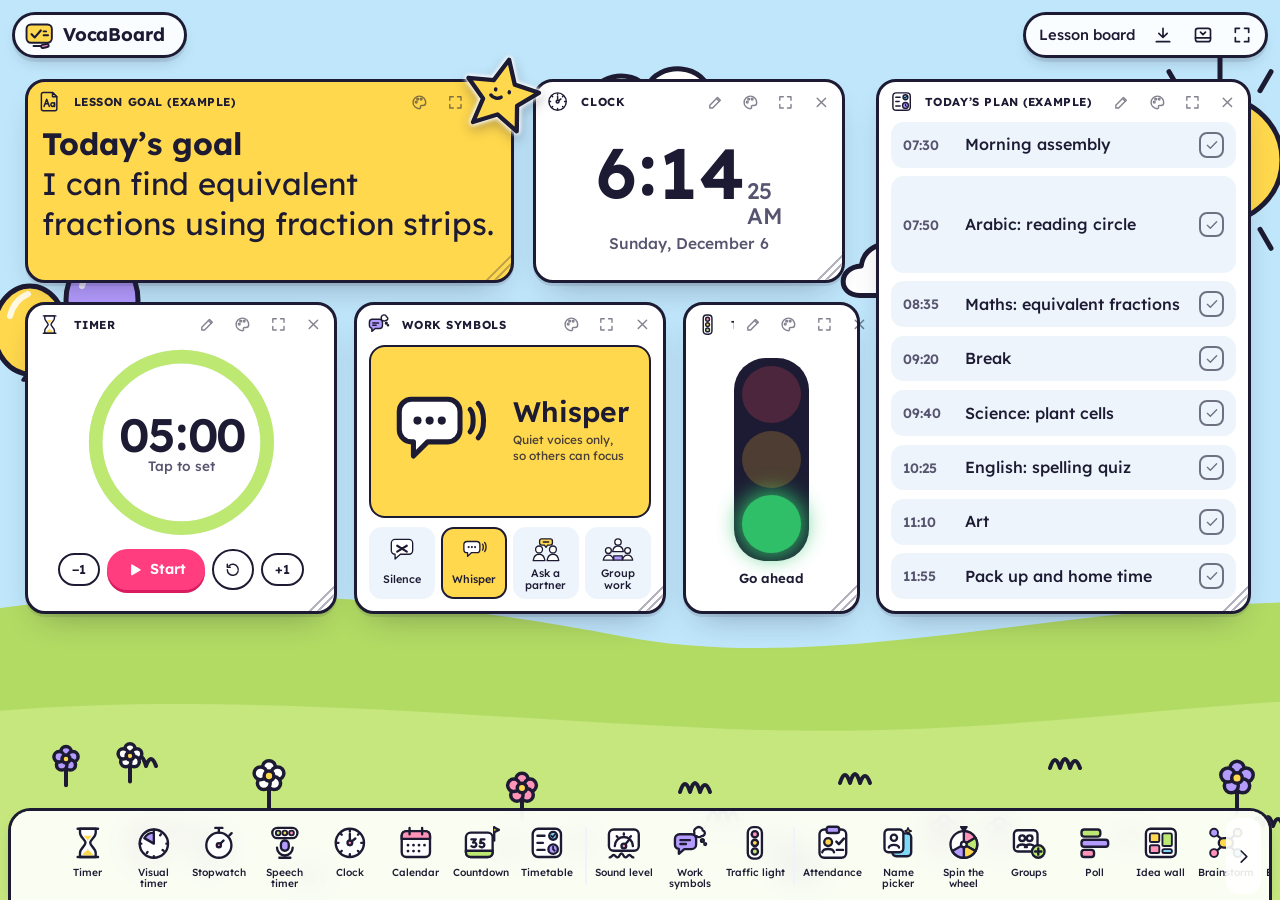
==== commit dde7ce00: "Add files via upload" ====
--- a/index.html
+++ b/index.html
@@ -5,7 +5,7 @@
 <meta name="viewport" content="width=device-width, initial-scale=1, viewport-fit=cover">
 <title>VocaBoard</title>
 <meta name="description" content="Interactive classroom board with timers, name picker, sound meter, polls and more. Works offline.">
-<meta name="theme-color" content="#f6f6fb" media="(prefers-color-scheme: light)">
+<meta name="theme-color" content="#bfe6fb" media="(prefers-color-scheme: light)">
 <meta name="theme-color" content="#1b1a2a" media="(prefers-color-scheme: dark)">
 <meta name="mobile-web-app-capable" content="yes">
 <meta name="apple-mobile-web-app-capable" content="yes">
@@ -49,6 +49,19 @@
   --radius:18px;
   --u:1;
 }
+/* Bright look (the default): sky blue, lime green, hot-pink buttons and bold dark outlines. "Pastel" (html.soft) keeps the first look.
+   This block sits before the dark-mode blocks so dark mode still wins where they overlap. */
+:root:not(.soft){
+  --ink:#1d1b33; --ink-soft:#57546f; --card-2:#edf4fb; --edge:#1d1b33; --on-pastel:#1d1b33; --housing:#1d1b33;
+  --lav:#b49cff; --mint:#bde872; --aqua:#7fd8f5; --pink:#ff94b8; --butter:#ffd84d; --peach:#ffae5e;
+  --focus:#7a4dff;
+  --paper:#d6eefb; --paper-line:rgba(255,255,255,.9); --paper-dot:#9fd0ee;
+  --shadow:0 3px 0 rgba(29,27,51,.10), 0 16px 34px -18px rgba(29,27,51,.42);
+  --shadow-sm:0 4px 0 rgba(29,27,51,.08), 0 8px 18px -10px rgba(29,27,51,.4);
+  --f-display:"Lexend","Tajawal","Segoe UI",system-ui,sans-serif;
+  --radius:20px;
+}
+:root{--pri:#ff3d7f; --pri-2:#d81b5e; --on-pri:#ffffff}
 @media (prefers-color-scheme: dark){
   :root:not([data-theme="light"]){
     --ink:#f1efff; --ink-soft:#b4afd8; --card:#262439; --card-2:#312e4a; --edge:#4c4874;
@@ -1112,6 +1125,36 @@
 .cap-opt b{font:600 1.15rem var(--f-display)}
 .cap-opt span{font-size:.82rem;color:var(--ink-soft)}
 .cap-opt:hover{background:var(--card-2)}
+
+/* ---------- v1.7: TV remote ---------- */
+html.tv.kb :focus{outline:4px solid #ffb703!important;outline-offset:2px!important;box-shadow:0 0 0 8px rgba(255,183,3,.38)!important;position:relative;z-index:3}
+html.tv.kb #dock :focus{outline-offset:-4px!important;box-shadow:inset 0 0 0 8px rgba(255,183,3,.3)!important}
+html.tv.kb .sheet-b :focus{outline-offset:1px!important}
+html.tv .wg:focus-within{box-shadow:0 0 0 3px #ffb703,var(--shadow)}
+html.tv .wg-t[tabindex]{border-radius:.4rem;padding:0 .2rem;cursor:move}
+.wg.tv-moving,.stk.tv-moving{outline:4px dashed #ffb703;outline-offset:3px;transition:none!important}
+.tv-mv{position:absolute;left:50%;top:-.35rem;transform:translate(-50%,-100%);z-index:9;white-space:nowrap;max-width:90vw;overflow:hidden;text-overflow:ellipsis;padding:.45rem .9rem;border-radius:999px;background:#25223d;color:#fff;font:600 .85rem/1.2 var(--f-ui);box-shadow:var(--shadow-sm);pointer-events:none}
+.wg.tv-moving .tv-mv{top:auto;bottom:.7rem;transform:translateX(-50%);white-space:normal;width:max-content;max-width:calc(100% - 1.2rem);text-align:center}
+.stk .tv-mv{top:calc(100% + .6rem);transform:translateX(-50%)}
+
+/* ---------- v1.7: bright look ---------- */
+:root:not(.soft) .wg,:root:not(.soft) .sheet,:root:not(.soft) .pill,:root:not(.soft) #dock,:root:not(.soft) #dockTab,:root:not(.soft) .palpop{border-width:3px}
+:root:not(.soft) .wg-b{border-radius:0 0 calc(var(--radius) - 3px) calc(var(--radius) - 3px)}
+:root:not(.soft) .btn{font-weight:600}
+:root:not(.soft) .btn.pri{background:var(--pri);border-color:var(--pri);color:var(--on-pri);box-shadow:0 3px 0 var(--pri-2)}
+:root:not(.soft) .btn.pri:active{transform:translateY(2px);box-shadow:0 1px 0 var(--pri-2)}
+:root:not(.soft) .wg-t{color:var(--ink);font-weight:700;letter-spacing:.05em}
+:root:not(.soft) .brand{font-weight:700;letter-spacing:-.01em}
+:root:not(.soft) .sheet-h h2{font-weight:700;letter-spacing:-.015em}
+:root:not(.soft) .sheet-b h3{color:var(--ink);font-weight:700}
+:root:not(.soft) .tool span{color:var(--ink);font-weight:500}
+:root:not(.soft) .seg button{font-weight:500}
+:root:not(.soft) .seg button[aria-pressed="true"]{background:var(--ink);color:var(--card);box-shadow:none}
+:root:not(.soft) .chip[aria-pressed="true"]{background:var(--butter)}
+:root:not(.soft) .empty-board b{font-weight:700;letter-spacing:-.015em}
+:root:not(.soft) .credit b{color:var(--pri)}
+.sw.look-swatch{display:grid;place-items:end start}
+.stk-grid.words{grid-template-columns:repeat(auto-fill,minmax(5.6rem,1fr))}
 
 </style>
 </head>
@@ -1286,10 +1329,82 @@
   crown:`<path class="f-butter" d="M12 34l18 16 20-30 20 30 18-16-8 46H20z"/><circle class="f-pink" cx="50" cy="60" r="6"/><circle class="f-aqua" cx="30" cy="64" r="4"/><circle class="f-mint" cx="70" cy="64" r="4"/>`,
   rainbow:`<path d="M10 76a40 40 0 0 1 80 0" stroke="var(--pink)" stroke-width="10"/><path d="M20 76a30 30 0 0 1 60 0" stroke="var(--butter)" stroke-width="10"/><path d="M30 76a20 20 0 0 1 40 0" stroke="var(--mint)" stroke-width="10"/><path d="M40 76a10 10 0 0 1 20 0" stroke="var(--aqua)" stroke-width="10"/><path class="f-card" d="M4 80a10 10 0 0 1 18-6 8 8 0 0 1 12 6 6 6 0 0 1-6 8H10a6 6 0 0 1-6-8zM66 80a10 10 0 0 1 18-6 8 8 0 0 1 12 6 6 6 0 0 1-6 8H72a6 6 0 0 1-6-8z" stroke-width="3"/>`,
   apple:`<path class="f-pink" d="M50 30c-10-8-34-6-34 22 0 20 14 38 26 38 4 0 6-2 8-2s4 2 8 2c12 0 26-18 26-38 0-28-24-30-34-22z"/><path d="M50 30c0-8 2-14 6-18"/><path class="f-mint" d="M56 22c4-8 14-10 20-8-2 8-12 12-20 8z"/>`,
-  wow:`<path class="f-pink" d="M50 4l8 16 17-8-3 18 18 2-12 14 12 14-18 3 3 18-17-8-8 17-8-17-17 8 3-18-18-3 12-14L6 32l18-2-3-18 17 8z"/><text x="50" y="58" text-anchor="middle" font-family="Fredoka, sans-serif" font-weight="600" font-size="22" fill="var(--on-pastel)" stroke="none">WOW!</text>`,
+  wow:`<path class="f-pink" d="M50 4l8 16 17-8-3 18 18 2-12 14 12 14-18 3 3 18-17-8-8 17-8-17-17 8 3-18-18-3 12-14L6 32l18-2-3-18 17 8z"/><text x="50" y="58" text-anchor="middle" font-family="Fredoka, sans-serif" font-weight="600" font-size="21" fill="var(--on-pastel)" stroke="none" textLength="50" lengthAdjust="spacingAndGlyphs">WOW!</text>`,
   great:`<path class="f-lav" d="M4 34h10v32H4l6-16zM96 34H86v32h10l-6-16z"/><rect class="f-butter" x="12" y="28" width="76" height="44" rx="8"/><text x="50" y="47" text-anchor="middle" font-family="Fredoka, sans-serif" font-weight="600" font-size="15" fill="var(--on-pastel)" stroke="none">GREAT</text><text x="50" y="63" text-anchor="middle" font-family="Fredoka, sans-serif" font-weight="600" font-size="15" fill="var(--on-pastel)" stroke="none">JOB!</text>`,
   hundred:`<circle class="f-card" cx="50" cy="50" r="42"/><text x="50" y="62" text-anchor="middle" font-family="Fredoka, sans-serif" font-weight="700" font-size="34" fill="var(--stop)" stroke="none">100</text><path d="M24 70h52M28 77h44" stroke="var(--stop)" stroke-width="4"/>`,
 };
+/* ---------- word stickers: praise, keep trying, something to fix, Arabic (all drawn here, 100 grid) ---------- */
+const sTx = (t, x, y, fs, o = {}) => {
+  const ar = /[؀-ۿ]/.test(t), est = [...t].length * fs * (ar ? .5 : .7);
+  const fit = !ar && o.max && est > o.max ? ` textLength="${o.max}" lengthAdjust="spacingAndGlyphs"` : '';
+  return `<text x="${x}" y="${y}" text-anchor="middle" font-family="${ar ? 'Tajawal' : 'Fredoka'}, sans-serif" font-weight="${o.w || 700}" font-size="${fs}" fill="${o.fill || 'var(--on-pastel)'}" stroke="none"${fit}>${t}</text>`;
+};
+const sStar = (cx, cy, R, r, n) => { let d = ''; for (let i = 0; i < n * 2; i++) { const a = i * Math.PI / n - Math.PI / 2, q = i % 2 ? r : R; d += (i ? 'L' : 'M') + (cx + Math.cos(a) * q).toFixed(1) + ' ' + (cy + Math.sin(a) * q).toFixed(1); } return d + 'Z'; };
+const sScallop = (cx, cy, r, n) => { const pt = i => { const a = i / n * Math.PI * 2 - Math.PI / 2; return [(cx + Math.cos(a) * r).toFixed(1), (cy + Math.sin(a) * r).toFixed(1)]; }; const rb = (r * Math.sin(Math.PI / n) * 1.1).toFixed(1); let d = 'M' + pt(0).join(' '); for (let i = 1; i <= n; i++) d += `A${rb} ${rb} 0 0 1 ${pt(i).join(' ')}`; return d + 'Z'; };
+const sArc = (cx, cy, r, a0, a1) => { // clockwise arc with an arrow head at the end (angles in degrees, 0 = right)
+  const P = a => [cx + Math.cos(a * Math.PI / 180) * r, cy + Math.sin(a * Math.PI / 180) * r], [x0, y0] = P(a0), [x1, y1] = P(a1);
+  const t = (a1 + 90) * Math.PI / 180, nx = Math.cos(a1 * Math.PI / 180), ny = Math.sin(a1 * Math.PI / 180), tx = Math.cos(t), ty = Math.sin(t), f = v => v.toFixed(1);
+  return `<path d="M${f(x0)} ${f(y0)}A${r} ${r} 0 ${(a1 - a0 + 360) % 360 > 180 ? 1 : 0} 1 ${f(x1)} ${f(y1)}" stroke-width="6"/><path class="f-ink" d="M${f(x1 + tx * 9)} ${f(y1 + ty * 9)}L${f(x1 + nx * 8 - tx * 3)} ${f(y1 + ny * 8 - ty * 3)}L${f(x1 - nx * 8 - tx * 3)} ${f(y1 - ny * 8 - ty * 3)}Z" stroke-width="3"/>`;
+};
+const sMark = (d, col, w = 12) => `<path d="${d}" stroke-width="${w + 9}"/><path d="${d}" stroke="${col}" stroke-width="${w}"/>`;
+const sRosette = (fill, inner = 'f-card') => `<path class="f-pink" d="M36 58L26 94l11-7 9 9 5-34z"/><path class="f-aqua" d="M64 58l10 36-11-7-9 9-5-34z"/><path class="${fill}" d="${sScallop(50, 42, 33, 14)}"/><circle class="${inner}" cx="50" cy="42" r="24" stroke-width="3.5"/>`;
+const sBanner = fill => `<path class="f-aqua" d="M20 42H4l8 14-8 14h18zM80 42h16l-8 14 8 14H78z"/><path class="${fill}" d="M14 28q36-8 72 0v46q-36-8-72 0z"/>`;
+const sArrows = fill => `<circle class="${fill}" cx="50" cy="50" r="44"/><g stroke-width="6">${sArc(50, 50, 33, 150, 285)}${sArc(50, 50, 33, 330, 105)}</g>`;
+const sLabel = (fill, y = 72, hh = 24) => `<rect class="${fill}" x="6" y="${y}" width="88" height="${hh}" rx="${hh / 2}" stroke-width="4.5"/>`;
+Object.assign(STK, {
+  /* praise */
+  welldone: `${sBanner('f-mint')}<path class="f-butter" d="${sStar(50, 15, 12, 5.5, 5)}" stroke-width="3.5"/>${sTx('WELL', 50, 46, 15, { max: 62 })}${sTx('DONE!', 50, 63, 15, { max: 62 })}`,
+  super: `<path class="f-aqua" d="M14 18h72a8 8 0 0 1 8 8v38a8 8 0 0 1-8 8H46L28 90V72H14a8 8 0 0 1-8-8V26a8 8 0 0 1 8-8z"/><path class="f-butter" d="M90 2l3 7 7 3-7 3-3 7-3-7-7-3 7-3z" stroke-width="3"/>${sTx('SUPER!', 50, 54, 21, { max: 76 })}`,
+  amazing: `<path class="f-lav" d="${sStar(50, 46, 46, 21, 5)}"/><rect class="f-card" x="5" y="54" width="90" height="22" rx="5" stroke-width="4.5"/>${sTx('AMAZING!', 50, 70, 14, { max: 80 })}`,
+  youdidit: `<circle class="f-mint" cx="50" cy="52" r="36"/><g stroke-width="3"><rect class="f-pink" x="6" y="8" width="9" height="9" rx="2" transform="rotate(20 10 12)"/><circle class="f-butter" cx="88" cy="14" r="5"/><path class="f-aqua" d="M84 86l9 3-6 7z"/><circle class="f-pink" cx="9" cy="86" r="4"/><path d="M76 4q4 4 8 0" stroke="var(--peach)" stroke-width="4"/></g>${sTx('YOU', 50, 48, 16, { max: 52 })}${sTx('DID IT!', 50, 66, 15, { max: 58 })}`,
+  excellent: `<path class="f-aqua" d="M26 2h14l12 30H38z"/><path class="f-pink" d="M74 2H60L48 32h14z"/><circle class="f-butter" cx="50" cy="48" r="23"/><path class="f-peach" d="${sStar(50, 48, 13, 6, 5)}" stroke-width="3"/>${sLabel('f-card', 74, 22)}${sTx('EXCELLENT', 50, 90, 13, { max: 80 })}`,
+  nicework: `<path class="f-card" d="M24 6h38l14 14v54H24z"/><path d="M62 6v14h14" stroke-width="4"/>${sMark('M34 40l10 10 22-22', 'var(--go)', 8)}${sLabel('f-butter', 66, 26)}${sTx('NICE WORK', 50, 85, 14, { max: 82 })}`,
+  brilliant: `<path class="f-aqua" d="M28 10h44l18 20-40 42-40-42z"/><path d="M10 30h80M28 10l10 20 12 42 12-42 10-20M38 30l12-20 12 20" stroke-width="3.5"/>${sLabel('f-pink', 70, 24)}${sTx('BRILLIANT!', 50, 88, 13, { max: 80 })}`,
+  proud: `<path class="f-pink" d="M50 92S6 66 6 36a22 22 0 0 1 44-7 22 22 0 0 1 44 7c0 30-44 56-44 56z"/>${sTx('PROUD', 50, 48, 15, { max: 56 })}${sTx('OF YOU', 50, 64, 13, { max: 52 })}`,
+  starstudent: `<path class="f-butter" d="${sStar(50, 40, 38, 24, 6)}"/><circle class="f-card" cx="50" cy="40" r="15" stroke-width="3.5"/>${sTx('STAR', 50, 44, 10, { max: 24 })}${sLabel('f-lav', 68, 24)}${sTx('STUDENT', 50, 86, 15, { max: 76 })}`,
+  greatidea: `<g stroke-width="4"><path d="M16 18l8 6M84 18l-8 6M50 2v6M10 44h8M82 44h8"/></g><path class="f-butter" d="M50 12a22 22 0 0 0-13 40c3 2 4 5 4 8v4h18v-4c0-3 1-6 4-8a22 22 0 0 0-13-40z"/><path d="M50 56V44l-5-5M50 44l5-5" stroke-width="3.5"/>${sLabel('f-mint', 70, 24)}${sTx('GREAT IDEA!', 50, 88, 12, { max: 80 })}`,
+  teamwork: `<path class="f-mint" d="M18 30H40a10 10 0 1 1 18 0H80V50a10 10 0 1 1 0 18V92H18z"/>${sTx('TEAM', 49, 59, 15, { max: 54 })}${sTx('WORK', 49, 78, 15, { max: 54 })}`,
+  /* keep trying */
+  goodtry: `${sRosette('f-butter')}${sTx('GOOD', 50, 40, 13, { max: 40 })}${sTx('TRY!', 50, 55, 14, { max: 40 })}`,
+  goodeffort: `<path class="f-peach" d="M50 4l40 23v46L50 96 10 73V27z"/><path d="M50 14l31 18v36L50 86 19 68V32z" stroke="#fff" stroke-width="3" opacity=".8"/>${sTx('GOOD', 50, 47, 16, { max: 56 })}${sTx('EFFORT', 50, 65, 14, { max: 58 })}`,
+  keepgoing: `<path class="f-peach" d="M44 64h12v32H44z"/><path class="f-butter" d="M6 14h62l26 26-26 26H6z"/>${sTx('KEEP', 39, 36, 15, { max: 56 })}${sTx('GOING!', 39, 55, 14, { max: 58 })}`,
+  almost: `<path class="f-mint" d="M2 96C14 70 34 54 58 48c16-4 30 6 40 48z"/><path d="M70 48V14"/><path class="f-pink" d="M70 14h24l-7 8 7 8H70z" stroke-width="4"/><path d="M14 88q18-18 38-30" stroke-width="4" stroke-dasharray="1 9"/>${sTx('ALMOST', 34, 22, 14, { max: 60 })}${sTx('THERE!', 34, 38, 14, { max: 60 })}`,
+  /* something to fix */
+  cross: sMark('M26 26l48 48M74 26L26 74', 'var(--stop)', 13),
+  oops: `<circle class="f-peach" cx="48" cy="38" r="30"/><circle class="f-ink" cx="38" cy="34" r="4.5" stroke="none"/><circle class="f-ink" cx="58" cy="34" r="4.5" stroke="none"/><circle cx="48" cy="50" r="5.5" stroke-width="4"/><path class="f-aqua" d="M82 10c5 7 8 11 8 15a8 8 0 0 1-16 0c0-4 3-8 8-15z" stroke-width="3.5"/>${sLabel('f-butter', 72, 24)}${sTx('OOPS!', 50, 90, 17, { max: 70 })}`,
+  tryagain: `${sArrows('f-aqua')}${sTx('TRY', 50, 48, 14, { max: 40 })}${sTx('AGAIN', 50, 63, 13, { max: 42 })}`,
+  checkagain: `${sMark('M64 64l24 24', 'var(--peach)', 9)}<circle class="f-card" cx="42" cy="42" r="34"/><circle cx="42" cy="42" r="27" stroke="var(--aqua)" stroke-width="4"/>${sTx('CHECK', 42, 41, 12, { max: 44 })}${sTx('AGAIN', 42, 56, 12, { max: 44 })}`,
+  notquite: `<path class="f-butter" d="M50 4l42 72H8z"/><path d="M50 26v24" stroke-width="8"/><circle class="f-ink" cx="50" cy="62" r="5" stroke="none"/>${sLabel('f-peach', 72, 24)}${sTx('NOT QUITE', 50, 89, 13, { max: 74 })}`,
+  thinkagain: `<circle class="f-lav" cx="20" cy="84" r="6" stroke-width="4"/><circle class="f-lav" cx="9" cy="95" r="3.5" stroke-width="3"/><path class="f-lav" d="M24 70a15 15 0 0 1 0-30 20 20 0 0 1 36-12 17 17 0 0 1 24 14 13 13 0 0 1-4 28z"/>${sTx('THINK', 53, 51, 14, { max: 52 })}${sTx('AGAIN', 53, 65, 13, { max: 50 })}`,
+  spelling: `<rect class="f-butter" x="6" y="10" width="26" height="26" rx="5" stroke-width="4"/><rect class="f-pink" x="37" y="10" width="26" height="26" rx="5" stroke-width="4"/><rect class="f-aqua" x="68" y="10" width="26" height="26" rx="5" stroke-width="4"/>${sTx('A', 19, 31, 19)}${sTx('B', 50, 31, 19)}${sTx('C', 81, 31, 19)}<rect class="f-card" x="4" y="46" width="92" height="30" rx="8" stroke-width="4.5"/>${sTx('SPELLING?', 50, 67, 15, { max: 82 })}<path d="M12 86q5-6 10 0t10 0 10 0 10 0 10 0 10 0 10 0 10 0" stroke="var(--stop)" stroke-width="4"/>`,
+  capital: `<rect class="f-lav" x="10" y="4" width="80" height="92" rx="14"/>${sTx('A', 42, 50, 46)}<path d="M72 46V22M64 30l8-8 8 8" stroke-width="5"/>${sTx('CAPITAL', 50, 70, 13, { max: 70 })}${sTx('LETTER', 50, 86, 13, { max: 70 })}`,
+  fullstop: `<rect class="f-butter" x="8" y="6" width="84" height="88" rx="14"/>${sTx('FULL', 50, 34, 19, { max: 70 })}${sTx('STOP', 50, 55, 19, { max: 70 })}<circle class="f-ink" cx="50" cy="74" r="7" stroke="none"/><circle cx="50" cy="74" r="14" stroke="var(--stop)" stroke-width="4"/>`,
+  readagain: `${sTx('READ AGAIN', 50, 22, 15, { max: 88 })}<path class="f-aqua" d="M4 40v52c16-6 32-6 46 2 14-8 30-8 46-2V40"/><path class="f-card" d="M50 40C38 30 22 30 8 36v50c14-6 30-6 42 2zM50 40c12-10 28-10 42-4v50c-14-6-30-6-42 2z"/><path d="M50 40v48" stroke-width="3.5"/><path d="M16 50c9-3 18-3 26 1M16 62c9-3 18-3 26 1M58 51c8-4 17-4 26-1M58 63c8-4 17-4 26-1" stroke="var(--aqua)" stroke-width="3"/><path class="f-pink" d="M64 34v16l5-5 5 5V32" stroke-width="3"/>`,
+  neat: `<rect class="f-card" x="8" y="26" width="84" height="68" rx="8"/><path d="M18 60h64M18 78h64" stroke="var(--aqua)" stroke-width="2.5"/><path class="f-butter" d="M22 8h52v16H22z" stroke-width="4"/><path class="f-pink" d="M74 8h12a4 4 0 0 1 4 4v8a4 4 0 0 1-4 4H74z" stroke-width="4"/><path class="f-peach" d="M22 8L8 16l14 8z" stroke-width="4"/>${sTx('WRITE', 50, 55, 15, { max: 70 })}${sTx('NEATLY', 50, 74, 15, { max: 70 })}`,
+  fixit: `<g transform="rotate(-12 50 38)"><path class="f-pink" d="M16 22h42v30H16z"/><path class="f-card" d="M58 22h26v30H58z"/></g><g class="f-ink" stroke="none"><circle cx="30" cy="66" r="2.5"/><circle cx="42" cy="70" r="2"/><circle cx="56" cy="67" r="2.5"/><circle cx="68" cy="71" r="2"/></g>${sLabel('f-butter', 74, 22)}${sTx('FIX IT', 50, 91, 16, { max: 70 })}`,
+  /* Arabic */
+  ar_ahsant: `<path class="f-butter" d="${sStar(50, 38, 37, 17, 5)}"/><circle class="f-card" cx="50" cy="40" r="6" stroke-width="3"/>${sLabel('f-pink', 68, 28)}${sTx('أحسنت', 50, 89, 19)}`,
+  ar_mumtaz: `${sRosette('f-mint')}${sTx('ممتاز', 50, 49, 15)}`,
+  ar_raee: `<path class="f-pink" d="M50 92S6 66 6 36a22 22 0 0 1 44-7 22 22 0 0 1 44 7c0 30-44 56-44 56z"/>${sTx('رائع', 50, 58, 24)}`,
+  ar_amal: `${sBanner('f-lav')}<path class="f-butter" d="${sStar(50, 15, 12, 5.5, 5)}" stroke-width="3.5"/>${sTx('عمل رائع', 50, 60, 15)}`,
+  ar_muhawala: `<circle class="f-aqua" cx="50" cy="50" r="44"/><circle cx="50" cy="50" r="36" stroke="#fff" stroke-width="3" stroke-dasharray="2 7" opacity=".9"/>${sTx('محاولة', 50, 48, 17)}${sTx('جيدة', 50, 70, 19)}`,
+  ar_qarib: `<circle class="f-card" cx="50" cy="40" r="35"/><circle class="f-pink" cx="50" cy="40" r="25" stroke-width="3.5"/><circle class="f-card" cx="50" cy="40" r="15" stroke-width="3.5"/><circle class="f-pink" cx="50" cy="40" r="6" stroke-width="3"/><path d="M58 32L84 8" stroke-width="4"/><path class="f-butter" d="M84 8l2-8 6 6zM84 8l8-2-6 6z" stroke-width="3"/>${sLabel('f-butter', 72, 24)}${sTx('قريب جداً', 50, 90, 15)}`,
+  ar_khata: `<g transform="rotate(-25 50 36)"><rect class="f-peach" x="10" y="24" width="80" height="26" rx="13"/><rect class="f-card" x="38" y="27" width="24" height="20" rx="3" stroke-width="3"/><g class="f-ink" stroke="none"><circle cx="20" cy="33" r="1.8"/><circle cx="26" cy="41" r="1.8"/><circle cx="76" cy="33" r="1.8"/><circle cx="82" cy="41" r="1.8"/></g></g>${sLabel('f-card', 72, 24)}${sTx('خطأ بسيط', 50, 90, 16)}`,
+  ar_hawil: `${sArrows('f-mint')}${sTx('حاول', 50, 48, 15)}${sTx('مرة أخرى', 50, 65, 11.5)}`,
+});
+const STK_GROUPS = [
+  ['Praise', ['welldone', 'super', 'great', 'amazing', 'excellent', 'youdidit', 'nicework', 'brilliant', 'proud', 'starstudent', 'greatidea', 'teamwork', 'wow', 'hundred']],
+  ['Keep trying', ['goodtry', 'goodeffort', 'keepgoing', 'almost']],
+  ['Something to fix', ['cross', 'oops', 'tryagain', 'checkagain', 'notquite', 'thinkagain', 'spelling', 'capital', 'fullstop', 'readagain', 'neat', 'fixit']],
+  ['Pictures', ['star', 'heart', 'thumb', 'trophy', 'smile', 'check', 'bulb', 'rocket', 'crown', 'rainbow', 'apple']],
+];
+const STK_NAME = { star: 'Star', heart: 'Heart', thumb: 'Thumbs up', trophy: 'Trophy', smile: 'Smiley', check: 'Tick', bulb: 'Light bulb', rocket: 'Rocket', crown: 'Crown', rainbow: 'Rainbow', apple: 'Apple',
+  wow: 'Wow!', great: 'Great job!', hundred: '100', welldone: 'Well done!', super: 'Super!', amazing: 'Amazing!', youdidit: 'You did it!', excellent: 'Excellent', nicework: 'Nice work', brilliant: 'Brilliant!',
+  proud: 'Proud of you', starstudent: 'Star student', greatidea: 'Great idea!', teamwork: 'Teamwork', goodtry: 'Good try!', goodeffort: 'Good effort', keepgoing: 'Keep going!', almost: 'Almost there!',
+  cross: 'Wrong (red cross)', oops: 'Oops!', tryagain: 'Try again', checkagain: 'Check again', notquite: 'Not quite', thinkagain: 'Think again', spelling: 'Check your spelling', capital: 'Capital letter',
+  fullstop: 'Full stop', readagain: 'Read again', neat: 'Write neatly', fixit: 'Fix it', ar_ahsant: 'أحسنت', ar_mumtaz: 'ممتاز', ar_raee: 'رائع', ar_amal: 'عمل رائع', ar_muhawala: 'محاولة جيدة',
+  ar_qarib: 'قريب جداً', ar_khata: 'خطأ بسيط', ar_hawil: 'حاول مرة أخرى' };
+const STK_WORDY = new Set(STK_GROUPS.slice(0, 3).flatMap(g => g[1]));
 function stkSvg(k){ return `<svg viewBox="0 0 100 100" fill="none" stroke="var(--on-pastel)" stroke-width="5" stroke-linecap="round" stroke-linejoin="round" style="color:var(--on-pastel)" aria-hidden="true">${STK[k] || STK.star}</svg>`; }
 
 /* ---------- Illustrated backgrounds (original drawings, 1600x900 scenes and repeating tiles) ---------- */
@@ -1468,7 +1583,51 @@
   ${penguin(560, 735, 1.6, true)}${penguin(830, 752, 1.35)}${penguin(1080, 742, 1.5)}${penguin(955, 805, .75)}`);
 }
 
+/* ---------- Bright scenes: flat sky blue and lime with bold dark outlines ---------- */
+const BI = '#1d1b33';
+const bCloud = (x, y, k) => `<path transform="translate(${x} ${y}) scale(${k})" d="M-86 22C-118 22 -118 -18 -84 -20C-80 -54 -34 -62 -16 -38C-2 -70 54 -68 60 -28C96 -32 104 20 72 22Z" fill="#fff" stroke="${BI}" stroke-width="${(5 / k).toFixed(2)}"/>`;
+const bSun = (x, y, r) => { let g = ''; for (let i = 0; i < 12; i++) { const a = i * Math.PI / 6; g += `<path d="M${(x + Math.cos(a) * (r + 18)).toFixed(1)} ${(y + Math.sin(a) * (r + 18)).toFixed(1)}L${(x + Math.cos(a) * (r + 40)).toFixed(1)} ${(y + Math.sin(a) * (r + 40)).toFixed(1)}"/>`; } return `<g stroke="${BI}" stroke-width="5">${g}</g><circle cx="${x}" cy="${y}" r="${r}" fill="#ffd84d" stroke="${BI}" stroke-width="5"/><path d="M${x - r * .55} ${y - r * .1}a${r * .55} ${r * .55} 0 0 1 ${r * .35} -${r * .42}" fill="none" stroke="#fff" stroke-width="7" opacity=".8"/>`; };
+const bFlower = (x, y, r, col) => { let p = ''; for (let i = 0; i < 5; i++) { const a = i * 1.2566 - 1.5708; p += `<circle cx="${(x + Math.cos(a) * r).toFixed(1)}" cy="${(y + Math.sin(a) * r).toFixed(1)}" r="${(r * .72).toFixed(1)}"/>`; } return `<path d="M${x} ${y + r}v${r * 2.6}" stroke="${BI}" stroke-width="4"/><g fill="${col}" stroke="${BI}" stroke-width="3.5">${p}</g><circle cx="${x}" cy="${y}" r="${(r * .55).toFixed(1)}" fill="#ffd84d" stroke="${BI}" stroke-width="3.5"/>`; };
+const bTuft = (x, y) => `<path d="M${x} ${y}q5 -16 10 0q5 -18 10 0q5 -14 10 0" fill="none" stroke="${BI}" stroke-width="4"/>`;
+const bBalloon = (x, y, col, sx, sy) => `<path d="M${x} ${y + 44}C${x + 4} ${y + 80} ${sx - 10} ${sy - 50} ${sx} ${sy}" fill="none" stroke="${BI}" stroke-width="3"/><path d="M${x - 7} ${y + 50}L${x} ${y + 40}L${x + 7} ${y + 50}Z" fill="${col}" stroke="${BI}" stroke-width="3.5"/><ellipse cx="${x}" cy="${y}" rx="36" ry="44" fill="${col}" stroke="${BI}" stroke-width="5"/><path d="M${x - 20} ${y - 14}q4 -16 18 -22" fill="none" stroke="#fff" stroke-width="6" opacity=".85"/>`;
+const bTree = (x, y, h, col) => `<path d="M${x - 9} ${y}V${y - h * .5}h18V${y}Z" fill="#b5713f" stroke="${BI}" stroke-width="5"/><circle cx="${x}" cy="${y - h * .72}" r="${h * .34}" fill="${col}" stroke="${BI}" stroke-width="5"/><path d="M${x - h * .18} ${y - h * .86}q${h * .08} -${h * .1} ${h * .2} -${h * .1}" fill="none" stroke="#fff" stroke-width="6" opacity=".6"/>`;
+function brightGround(seed, y1, y2, n) {
+  const r = rnd(seed); let d = '';
+  for (let i = 0; i < n; i++) { const x = Math.round(40 + r() * 1520), y = Math.round(y2 + 30 + r() * 120); d += i % 3 ? bTuft(x, y) : bFlower(x, y - 16, 7 + r() * 3, ['#ff94b8', '#fff', '#b49cff'][i % 3 === 0 ? (i / 3) % 3 : 0]); }
+  return `<path d="M0 ${y1}C260 ${y1 - 70} 540 ${y1 - 50} 780 ${y1 - 4}C1020 ${y1 + 42} 1280 ${y1 - 60} 1600 ${y1 - 34}V900H0Z" fill="#b1db63"/>
+  <path d="M0 ${y2}C320 ${y2 - 54} 640 ${y2 - 8} 920 ${y2}C1200 ${y2 + 8} 1420 ${y2 - 44} 1600 ${y2 - 28}V900H0Z" fill="#c6e77e"/>${d}`;
+}
+function sceneBrHills() {
+  return wrap(`<rect width="1600" height="900" fill="#bfe6fb"/>${bSun(1380, 160, 62)}
+  ${bCloud(330, 170, 1.1)}${bCloud(820, 120, .85)}${bCloud(1080, 280, .7)}
+  <g transform="translate(1120 210) rotate(-14)"><path d="M0 120C-20 170 30 200 10 250C-6 290 30 320 20 360" fill="none" stroke="${BI}" stroke-width="3"/>
+  <path d="M-8 180l16 -8l-2 18z M2 262l18 -6l-4 18z" fill="#ffd84d" stroke="${BI}" stroke-width="3"/>
+  <path d="M0 -70L50 0L0 120L-50 0Z" fill="#ff94b8" stroke="${BI}" stroke-width="5"/><path d="M0 -70V120M-50 0H50" stroke="${BI}" stroke-width="3.5"/><path d="M0 -70L50 0L0 0Z" fill="#b49cff" stroke="${BI}" stroke-width="3.5"/></g>
+  ${bBalloon(190, 330, '#ffd84d', 240, 560)}${bBalloon(262, 300, '#b49cff', 240, 560)}${bBalloon(236, 392, '#ff94b8', 240, 560)}
+  ${brightGround(21, 640, 730, 30)}`);
+}
+function sceneBrPark() {
+  return wrap(`<rect width="1600" height="900" fill="#bfe6fb"/>${bSun(220, 170, 56)}${bCloud(640, 150, 1)}${bCloud(1240, 120, 1.15)}${bCloud(1480, 300, .6)}
+  <path d="M0 610C400 570 1200 570 1600 600V900H0Z" fill="#b1db63"/>
+  ${bTree(120, 650, 220, '#8fd14f')}${bTree(330, 640, 160, '#6fc24a')}${bTree(1290, 640, 190, '#8fd14f')}${bTree(1480, 655, 240, '#6fc24a')}
+  <path d="M0 690C340 650 1260 650 1600 680V900H0Z" fill="#c6e77e"/>
+  <path d="M782 690C774 760 712 830 640 900H960C892 830 830 760 822 690Z" fill="#f3e2c0" stroke="${BI}" stroke-width="5"/>
+  ${(() => { const r = rnd(33); let d = ''; for (let i = 0; i < 26; i++) { const x = Math.round(30 + r() * 1540); if (x > 620 && x < 980) continue; d += i % 2 ? bTuft(x, Math.round(730 + r() * 140)) : bFlower(x, Math.round(720 + r() * 130), 7 + r() * 3, ['#ff94b8', '#fff', '#ffae5e', '#b49cff'][i % 4]); } return d; })()}`);
+}
+function tileBrConfetti() {
+  return wrap(`<rect width="400" height="400" fill="#bfe6fb"/>
+  <g stroke="${BI}" stroke-width="4">
+  <path d="M70 46l8 16 18 3-13 12 3 18-16-8-16 8 3-18-13-12 18-3z" fill="#ffd84d"/>
+  <circle cx="300" cy="80" r="14" fill="#ff94b8"/>
+  <path d="M236 248l32 7-22 25z" fill="#c6e77e"/>
+  <rect x="70" y="270" width="28" height="28" rx="7" transform="rotate(18 84 284)" fill="#b49cff"/>
+  <path d="M170 150q10 -12 20 0t20 0" fill="none" stroke="#ff3d7f" stroke-width="6"/>
+  <path d="M320 336q9 -10 18 0" fill="none" stroke="#7a4dff" stroke-width="5"/>
+  <circle cx="356" cy="210" r="9" fill="#ffae5e"/></g>
+  <g fill="${BI}"><circle cx="200" cy="44" r="4"/><circle cx="34" cy="180" r="3.5"/><circle cx="160" cy="350" r="4"/><circle cx="380" cy="380" r="3"/></g>`, 400, 400);
+}
 const SCENES = {
+  brhills: ['Sky and hills', 'bright', '#bfe6fb', sceneBrHills], brpark: ['Sunny park', 'bright', '#bfe6fb', sceneBrPark], brconfetti: ['Confetti', 'bright', '#bfe6fb', tileBrConfetti, true],
   mountains: ['Mountain lake', 'nature', '#8ccbf0', sceneMountains], meadow: ['Spring meadow', 'nature', '#9fdcfa', sceneMeadow],
   desert: ['Desert sunset', 'nature', '#c56b8f', sceneDesert], beach: ['Beach', 'nature', '#7fd3fb', sceneBeach],
   forest: ['Forest', 'nature', '#cdeedb', sceneForest], night: ['Starry night', 'nature', '#0e1440', sceneNight],
@@ -2166,7 +2325,7 @@
   else if (wd.type === 'note') { rec.el.dataset.note = s.col; }
 }
 function mountItem(wd) {
-  const el = h('div', { class: 'stk it-' + wd.type, 'data-id': wd.id, tabindex: '0', role: wd.type === 'note' ? 'group' : 'img', 'aria-label': { sticker: 'Sticker', shape: (SHP[wd.s.k] || SHP.square)[0], note: 'Sticky note' }[wd.type] });
+  const el = h('div', { class: 'stk it-' + wd.type, 'data-id': wd.id, tabindex: '0', role: wd.type === 'note' ? 'group' : 'img', 'aria-label': { sticker: 'Sticker: ' + (STK_NAME[wd.s.k] || 'star'), shape: (SHP[wd.s.k] || SHP.square)[0], note: 'Sticky note' }[wd.type] });
   const art = h('div', { class: 'it-art' });
   const rec = { wd, el, art, item: true, ticks: [], cleanups: [] };
   el.append(art);
@@ -2236,7 +2395,7 @@
   const b = board(), { W, H } = boardSize(), k = scaleK();
   const n = b.widgets.filter(isItem).length % 6;
   const wd = { id: uid(), type, x: .5 + (n - 2.5) * .035, y: .45 + (n % 3 - 1) * .05, z: ++zTop, s };
-  if (type === 'sticker') s.size = s.size || Math.round(120 * k);
+  if (type === 'sticker') s.size = s.size || Math.round((STK_WORDY.has(s.k) ? 150 : 120) * k); // word stickers start a little bigger so they can be read
   b.widgets.push(wd); mountItem(wd); updateEmpty(); save();
   const rec = live.get(wd.id);
   document.querySelectorAll('.stk.sel').forEach(x => x.classList.remove('sel'));
@@ -2425,7 +2584,7 @@
   return { id: uid(), name: 'Example class', names: ['Aisha', 'Omar', 'Maryam', 'Yousef', 'Layla', 'Hamed', 'Noor', 'Salim', 'Fatma', 'Khalid', 'Huda', 'Saif', 'Reem', 'Ali', 'Zainab', 'Majid', 'Sara', 'Ahmed'], absent: [] };
 }
 function defaults() {
-  const b = { id: uid(), name: 'Lesson board', bg: { k: 'grid' }, widgets: [] };
+  const b = { id: uid(), name: 'Lesson board', bg: { k: 'scene', v: 'brhills' }, widgets: [] };
   return { v: 1, cur: b.id, boards: [b], classes: [exampleClass()], theme: 'auto', ui: 'auto', wake: true, mute: false, dock: true, first: true };
 }
 function load() {
@@ -2487,6 +2646,7 @@
   else for (const k in d0) if (k !== '_title' && !(k in wd.s)) wd.s[k] = d0[k];
   const el = h('section', { class: 'wg wg-' + wd.type, 'data-id': wd.id, 'aria-label': def.title });
   const title = h('span', { class: 'wg-t', title: 'Double-tap to rename' }, wd.s._title || def.title);
+  tvTitle(title);
   const rec = { wd, el, title, editing: false, ticks: [], cleanups: [], inst: null };
   rec.editBtn = def.edit ? ib('edit', 'Edit', () => { rec.editing = !rec.editing; render(rec); }) : null;
   rec.maxBtn = ib('max', 'Enlarge', () => toggleMax(rec));
@@ -2509,7 +2669,7 @@
   ['lav', 'Purple', 'var(--lav)'], ['sky', 'Light blue', '#cfe6ff'], ['aqua', 'Turquoise', 'var(--aqua)'], ['mint', 'Green', 'var(--mint)'], ['sand', 'Sand', '#f3e2c0'],
   ['grey', 'Grey', '#e4e7ec'], ['navy', 'Navy', '#26335f'], ['chalk', 'Chalkboard green', '#2e4a3f'], ['plum', 'Plum', '#5a2f5e'], ['night', 'Black', '#202227']];
 let palEl = null;
-function closePal() { if (!palEl) return; palEl.remove(); palEl = null; document.removeEventListener('pointerdown', palOut, true); }
+function closePal() { if (!palEl) return; const had = palEl.contains(document.activeElement), r = palEl._rec; palEl.remove(); palEl = null; document.removeEventListener('pointerdown', palOut, true); if (had && tvOn() && r && r.colBtn.isConnected) tvFocus(r.colBtn); }
 function palOut(e) { if (palEl && !palEl.contains(e.target) && !(e.target.closest && e.target.closest('.pal-btn'))) closePal(); }
 function setCol(wd, k) { if (k) wd.s.note = k; else delete wd.s.note; const r = live.get(wd.id); if (r) { if (k) r.el.dataset.note = k; else delete r.el.dataset.note; } }
 function openPal(rec) {
@@ -2524,6 +2684,7 @@
   palEl.style.left = clamp(r.right - pw, 8, innerWidth - pw - 8) + 'px';
   palEl.style.top = (r.bottom + ph + 8 > innerHeight ? Math.max(8, r.top - ph - 6) : r.bottom + 6) + 'px';
   setTimeout(() => document.addEventListener('pointerdown', palOut, true));
+  if (tvOn()) tvFocus(palEl.querySelector('[aria-pressed="true"]') || palEl.querySelector('button'));
 }
 function render(rec) {
   for (const f of rec.ticks) tickers.delete(f); rec.ticks = [];
@@ -2708,20 +2869,39 @@
   while (toastEl.children.length > 3) toastEl.firstChild.remove();
   setTimeout(close, o.ms || (o.action ? 6000 : 3500));
 }
-let sheetWrap = null;
-function closeSheet() { if (sheetWrap) { sheetWrap.remove(); sheetWrap = null; } }
+let sheetWrap = null, sheetBack = null;
+const SHEET_FOC = 'button, a[href], input, select, textarea, [tabindex]';
+function closeSheet() {
+  if (!sheetWrap) return;
+  const had = sheetWrap.contains(document.activeElement), back = sheetBack;
+  sheetWrap.remove(); sheetWrap = null; sheetBack = null;
+  if (had && back && back.isConnected && tvOn()) tvFocus(back);
+}
 function sheet(title, build, side) {
-  closeSheet();
+  // re-opening the same window (after a choice) keeps the place and the focused button
+  let keepIdx = -1, keepTop = 0, back = document.activeElement;
+  if (sheetWrap) {
+    back = sheetBack;
+    if (sheetWrap._title === title) { keepIdx = [...sheetWrap.querySelectorAll(SHEET_FOC)].indexOf(document.activeElement); const ob = sheetWrap.querySelector('.sheet-b'); keepTop = ob ? ob.scrollTop : 0; }
+    sheetWrap.remove(); sheetWrap = null;
+  }
+  sheetBack = back && back !== document.body && back.isConnected ? back : null;
   const body = h('div', { class: 'sheet-b' });
   sheetWrap = h('div', { class: 'sheet-wrap' + (side ? ' side' : ''), onpointerdown: e => { if (e.target === sheetWrap) closeSheet(); } },
     h('section', { class: 'sheet', role: 'dialog', 'aria-modal': 'true', 'aria-label': title },
       h('header', { class: 'sheet-h' }, h('h2', {}, title), ib('x', 'Close', closeSheet)), body));
+  sheetWrap._title = title;
   build(body);
   app.append(sheetWrap);
-  const f = sheetWrap.querySelector('.sheet-b button, .sheet-b input'); f && f.focus({ preventScroll: true });
+  if (keepTop) body.scrollTop = keepTop;
+  const same = keepIdx >= 0 ? sheetWrap.querySelectorAll(SHEET_FOC)[keepIdx] : null;
+  const f = same || sheetWrap.querySelector('.sheet-b button, .sheet-b input'); f && f.focus({ preventScroll: true });
+  if (f && tvOn()) tvReveal(f);
 }
 
 /* ---------- Background picker ---------- */
+const BR_GREEN = 'radial-gradient(ellipse at 50% 28%,#2ba356,#17773c 70%,#11612f)';
+const BR_SOLIDS = ['#bfe6fb', '#c6e77e', '#ff94b8', '#ffd84d', '#b49cff', '#ffae5e', '#ffffff', '#1d1b33'];
 const SOLIDS = ['#ffffff', '#f6f3ea', '#fde2e4', '#fff1c1', '#dff5d6', '#d8f3f4', '#e6e1ff', '#2b2a3f', '#13324a', '#3b2c4f'];
 const GRADS = [
   'linear-gradient(135deg,#ffd6e0,#fff1c1)', 'linear-gradient(135deg,#c9f2e7,#d6e4ff)', 'linear-gradient(135deg,#e6e1ff,#ffd9f0)',
@@ -2736,6 +2916,10 @@
     const runQ = () => { const f = queue.shift(); if (f) { f(); setTimeout(runQ, 0); } };
     setTimeout(runQ, 60);
     body.append(
+      h('div', { class: 'sec' }, h('h3', {}, 'Bright'), h('div', { class: 'swatches big' },
+        Object.keys(SCENES).filter(k => SCENES[k][1] === 'bright').map(k => sw({ k: 'scene', v: k }, SCENES[k][0], '', { background: sceneCss(k, true) })),
+        sw({ k: 'grad', v: BR_GREEN }, 'Green board', '', { background: BR_GREEN })),
+        h('div', { class: 'swatches' }, BR_SOLIDS.map(c => sw({ k: 'solid', v: c }, '', '', { background: c })))),
       h('div', { class: 'sec' }, h('h3', {}, 'Real boards'), h('div', { class: 'swatches big' }, ['rgreen', 'rblack', 'rwhite', 'rcork'].map(rsw))),
       h('div', { class: 'sec' }, h('h3', {}, 'Real nature'), h('div', { class: 'swatches big' }, Object.keys(RBG).filter(k => RBG[k][1] === 'nature').map(rsw))),
       h('div', { class: 'sec' }, h('h3', {}, 'Simple boards'), h('div', { class: 'swatches big' },
@@ -2760,7 +2944,8 @@
 function openStickers() {
   sheet('Stickers', body => {
     body.append(h('p', { class: 'note' }, 'Tap a sticker to put it on the board. Drag it to move, use the corner to resize.'),
-      h('div', { class: 'stk-grid' }, Object.keys(STK).map(k => h('button', { type: 'button', 'aria-label': 'Add ' + k + ' sticker', html: stkSvg(k), onclick: () => { addSticker(k); closeSheet(); } }))));
+      ...STK_GROUPS.map(([name, keys]) => h('div', { class: 'sec' }, h('h3', { dir: 'auto' }, name),
+        h('div', { class: 'stk-grid' + (STK_WORDY.has(keys[0]) ? ' words' : '') }, keys.filter(k => STK[k]).map(k => h('button', { type: 'button', title: STK_NAME[k] || k, 'aria-label': 'Add sticker: ' + (STK_NAME[k] || k), html: stkSvg(k), onclick: () => { addSticker(k); closeSheet(); } }))))));
   });
 }
 
@@ -2779,13 +2964,16 @@
     body.append(
       h('div', { class: 'sec' }, h('h3', {}, 'Boards'), list,
         h('div', { class: 'row' },
-          btn('New board', () => { const nb = { id: uid(), name: 'Board ' + (S.boards.length + 1), bg: { k: 'grid' }, widgets: [] }; S.boards.push(nb); switchBoard(nb.id); openMenu(true); }, 'btn sm', 'plus'),
+          btn('New board', () => { const nb = { id: uid(), name: 'Board ' + (S.boards.length + 1), bg: S.look === 'soft' ? { k: 'grid' } : { k: 'scene', v: 'brhills' }, widgets: [] }; S.boards.push(nb); switchBoard(nb.id); openMenu(true); }, 'btn sm', 'plus'),
           S.boards.length > 1 ? confirmBtn('Delete this board', 'Tap again to delete', () => { const i = S.boards.indexOf(b); S.boards.splice(i, 1); b.widgets.forEach(w => { const d = T[w.type]; d && d.blobs && d.blobs(w.s).forEach(x => x && Blobs.del(x)); }); S.cur = S.boards[Math.max(0, i - 1)].id; save(); showBoard(); openMenu(true); }) : null),
         field('Board name', nameIn),
         h('div', { class: 'row' }, confirmBtn('Clear this board', 'Tap again to clear', () => { b.widgets.slice().forEach(w => { const r = live.get(w.id); r && unmount(r, true); }); b.widgets = []; save(); showBoard(); closeSheet(); toast('Board cleared'); }))),
       h('div', { class: 'sec' }, h('h3', {}, 'Display'),
+        field('Look', seg([['bright', 'Bright'], ['soft', 'Pastel']], S.look === 'soft' ? 'soft' : 'bright', v => { S.look = v; applyPrefs(); save(); openMenu(); }, 'Look')),
         APP ? field('Colours', seg([['auto', 'Match device'], ['light', 'Light'], ['dark', 'Dark']], S.theme, v => { S.theme = v; applyPrefs(); save(); openMenu(); }, 'Colours')) : null,
         field('Size of buttons and text', seg([['auto', 'Auto'], ['s', 'Small'], ['m', 'Medium'], ['l', 'Large'], ['xl', 'Extra large']], S.ui, v => { S.ui = v; applyPrefs(); save(); openMenu(); }, 'Size')),
+        field('TV remote control', seg([['auto', isTV ? 'Auto (on)' : 'Auto (off)'], ['on', 'On'], ['off', 'Off']], S.remote || 'auto', v => { S.remote = v; applyTV(); applyPrefs(); save(); openMenu(); }, 'TV remote control')),
+        tvOn() ? h('p', { class: 'note' }, 'Arrows move between buttons, OK presses, Back closes. On a tool’s name, press OK to move it, OK again to change its size.') : null,
         toggle('pref-sound', 'Sounds', !S.mute, v => { S.mute = !v; save(); }),
         toggle('pref-wake', 'Keep the screen awake', S.wake, v => { S.wake = v; save(); wake(); }),
         h('div', { class: 'row' }, btn('Full screen', () => { closeSheet(); goFull(); }, 'btn sm', 'fs'), btn('Save the board as a picture or PDF', () => openExport(), 'btn sm', 'download'))),
@@ -2810,6 +2998,7 @@
     return sec;
   }
   if (standalone()) { sec.append(h('p', { class: 'note' }, 'Installed. VocaBoard opens from your home screen or apps list and works offline.')); return sec; }
+  if (isTV) { sec.append(h('p', { class: 'note' }, 'On a TV: TV browsers can’t install apps. In your TV browser, set this page as the home page or add a bookmark, so VocaBoard opens when you open the browser. Your boards are saved on the TV.')); return sec; }
   if (installEvt) sec.append(btn('Install VocaBoard', async () => { try { installEvt.prompt(); await installEvt.userChoice; } catch (e) {} installEvt = null; openMenu(); }, 'btn pri', 'install'));
   const ua = navigator.userAgent;
   const ios = /iPad|iPhone|iPod/.test(ua) || (navigator.platform === 'MacIntel' && navigator.maxTouchPoints > 1);
@@ -2848,7 +3037,9 @@
 function applyPrefs() {
   const r = document.documentElement;
   if (APP) { if (S.theme === 'auto') r.removeAttribute('data-theme'); else r.setAttribute('data-theme', S.theme); }
+  r.classList.toggle('soft', S.look === 'soft');
   let u = { s: .875, m: 1, l: 1.2, xl: 1.45 }[S.ui];
+  if (!u && tvOn()) u = innerWidth >= 1700 ? 1.45 : innerWidth >= 1200 ? 1.2 : 1; // TVs: big text only when the browser uses a large page width
   if (!u) { const big = Math.min(screen.width, screen.height) >= 1000 && matchMedia('(pointer: coarse)').matches; u = big ? 1.2 : 1; }
   r.style.setProperty('--u', u);
 }
@@ -5809,7 +6000,7 @@
      .cap-root .stk.sel{outline:none}`;
   const html = document.documentElement, rs = getComputedStyle(html);
   const xml = new XMLSerializer().serializeToString(root);
-  const svgStr = `<svg xmlns="http://www.w3.org/2000/svg" width="${Math.round(W * scale)}" height="${Math.round(H * scale)}" viewBox="0 0 ${W} ${H}"${html.dataset.theme ? ` data-theme="${html.dataset.theme}"` : ''} style="font-size:${rs.fontSize};--u:${rs.getPropertyValue('--u') || 1}"><style><![CDATA[${css.replace(/\]\]>/g, '] ]>')}]]></style><foreignObject x="0" y="0" width="${W}" height="${H}">${xml}</foreignObject></svg>`;
+  const svgStr = `<svg xmlns="http://www.w3.org/2000/svg" width="${Math.round(W * scale)}" height="${Math.round(H * scale)}" viewBox="0 0 ${W} ${H}"${html.dataset.theme ? ` data-theme="${html.dataset.theme}"` : ''}${html.classList.contains('soft') ? ' class="soft"' : ''} style="font-size:${rs.fontSize};--u:${rs.getPropertyValue('--u') || 1}"><style><![CDATA[${css.replace(/\]\]>/g, '] ]>')}]]></style><foreignObject x="0" y="0" width="${W}" height="${H}">${xml}</foreignObject></svg>`;
   const img = new Image();
   await new Promise((res, rej) => { img.onload = res; img.onerror = () => rej(new Error('draw')); img.src = 'data:image/svg+xml;charset=utf-8,' + encodeURIComponent(svgStr); });
   const cv = document.createElement('canvas'); cv.width = Math.round(W * scale); cv.height = Math.round(H * scale);
@@ -5865,6 +6056,248 @@
       toggle('cap-bg', 'Include the background', withBg, v => { withBg = v; S.capBg = v; save(); }),
       APP ? null : h('p', { class: 'note' }, 'In this preview the picture opens here. PDF files can be saved from the installed app.'));
   });
+}
+
+/* ---------- TV remote (Sony and other Google TV / Android TV sets, smart boards with a remote) ----------
+   Arrows move between buttons, OK presses, Back closes the top window.
+   On a tool's name (or a sticker), OK starts "move": arrows move it, OK again changes its size, Back finishes. */
+const TV_UA = /Android ?TV|Google ?TV|GoogleTV|BRAVIA|SmartTV|SMART-TV|Tizen|Web0S|webOS|NetCast|HbbTV|\bAFT[A-Z]{1,5}\b|CrKey|TV ?Bro|; ?TV[;)]/i;
+const isTV = (() => {
+  try {
+    if (TV_UA.test(navigator.userAgent || '')) return true;
+    // no mouse and no touch screen at all: only a remote or keyboard can drive the page
+    return !matchMedia('(any-pointer: fine)').matches && !matchMedia('(any-pointer: coarse)').matches && matchMedia('(any-pointer: none)').matches;
+  } catch (e) { return false; }
+})();
+const tvOn = () => !!S && (S.remote === 'on' || (S.remote !== 'off' && isTV));
+const TV_SEL = 'button:not([disabled]), a[href], input:not([disabled]):not([type="hidden"]), select:not([disabled]), textarea:not([disabled]), [contenteditable="true"], [tabindex]:not([tabindex="-1"])';
+const TV_DIR = { ArrowUp: 'up', ArrowDown: 'down', ArrowLeft: 'left', ArrowRight: 'right' };
+
+function applyTV() {
+  const on = tvOn(), r = document.documentElement;
+  r.classList.toggle('tv', on);
+  document.querySelectorAll('.wg-t').forEach(t => { if (on) { t.tabIndex = 0; t.title = 'Press OK to move or resize this tool'; } else { t.removeAttribute('tabindex'); t.title = 'Double-tap to rename'; } });
+  if (on) tvGuard(); else tvUnguard();
+}
+function tvTitle(t) { if (tvOn()) { t.tabIndex = 0; t.title = 'Press OK to move or resize this tool'; } }
+
+/* the window or popup on top decides where the arrows can go */
+function tvScope() {
+  if (palEl) return palEl;
+  if (sheetWrap) return sheetWrap;
+  return app;
+}
+function scrollBox(el) {
+  for (let p = el.parentElement; p && p !== document.body; p = p.parentElement) {
+    const cs = getComputedStyle(p);
+    if ((/(auto|scroll)/.test(cs.overflowY) && p.scrollHeight > p.clientHeight + 1) || (/(auto|scroll)/.test(cs.overflowX) && p.scrollWidth > p.clientWidth + 1)) return p;
+  }
+  return null;
+}
+const onScreen = r => r.right > 0 && r.bottom > 0 && r.left < innerWidth && r.top < innerHeight;
+function tvReachable(el) {
+  if (el.closest('.dock-arrow, [aria-hidden="true"], [hidden], [inert]')) return false;
+  const r = el.getBoundingClientRect(); if (r.width < 2 || r.height < 2) return false;
+  if (getComputedStyle(el).visibility === 'hidden') return false;
+  const cx = r.left + r.width / 2, cy = r.top + r.height / 2, sb = scrollBox(el);
+  const inBox = sb ? (() => { const b = sb.getBoundingClientRect(); return cx >= b.left && cx <= b.right && cy >= b.top && cy <= b.bottom; })() : true;
+  if (!inBox) return onScreen(sb.getBoundingClientRect()); // scrolled out of sight: reachable when its box is on screen
+  if (cx < 0 || cy < 0 || cx > innerWidth || cy > innerHeight) return false;
+  const hit = document.elementFromPoint(cx, cy);
+  if (!hit) return false;
+  if (hit === el || el.contains(hit) || hit.contains(el)) return true;
+  // a decoration on top (a ring, a shadow) is fine; another tool or window on top is not
+  const box = n => n.closest('.wg, .stk, .sheet-wrap, .palpop, #dock, .top, .bigpop, #toast, #dockTab');
+  return box(hit) === box(el) && document.elementsFromPoint(cx, cy).includes(el);
+}
+function tvList(scope, not) { return [...scope.querySelectorAll(TV_SEL)].filter(e => e !== not && tvReachable(e)); }
+function tvReveal(el) {
+  for (let p = el.parentElement; p && p !== document.body; p = p.parentElement) {
+    const cs = getComputedStyle(p), m = 14;
+    const sy = /(auto|scroll)/.test(cs.overflowY) && p.scrollHeight > p.clientHeight + 1, sx = /(auto|scroll)/.test(cs.overflowX) && p.scrollWidth > p.clientWidth + 1;
+    if (!sy && !sx) continue;
+    const pr = p.getBoundingClientRect(), er = el.getBoundingClientRect();
+    if (sy) { if (er.top < pr.top + m) p.scrollTop -= pr.top + m - er.top; else if (er.bottom > pr.bottom - m) p.scrollTop += Math.min(er.bottom - pr.bottom + m, er.top - pr.top - m); }
+    if (sx) { if (er.left < pr.left + m) p.scrollLeft -= pr.left + m - er.left; else if (er.right > pr.right - m) p.scrollLeft += Math.min(er.right - pr.right + m, er.left - pr.left - m); }
+  }
+}
+function tvFocus(el) {
+  if (!el) return;
+  document.documentElement.classList.add('kb');
+  try { el.focus({ preventScroll: true }); } catch (e) { el.focus(); }
+  tvReveal(el);
+  const it = el.closest && el.closest('.stk');
+  if (it && tvOn()) { document.querySelectorAll('.stk.sel').forEach(x => x !== it && x.classList.remove('sel')); it.classList.add('sel'); it.classList.toggle('below', it.getBoundingClientRect().top < 70); }
+}
+function tvFirst(scope, list) {
+  if (scope === sheetWrap) return list.find(e => e.closest('.sheet-b')) || list[0];
+  if (scope === palEl) return list.find(e => e.getAttribute('aria-pressed') === 'true') || list[0];
+  return list.find(e => e.closest('#dock')) || list[0];
+}
+// a switch is aimed at by its whole row, not just the little knob at the far right
+const geo = el => (el.closest('.switch') || el).getBoundingClientRect();
+function tvPick(cur, list, dir) {
+  const a = geo(cur), H = dir === 'left' || dir === 'right', fwd = dir === 'right' || dir === 'down';
+  const ca = H ? a.left + a.width / 2 : a.top + a.height / 2, co = H ? a.top + a.height / 2 : a.left + a.width / 2;
+  let best = null, bs = Infinity;
+  for (const e of list) {
+    if (e.contains(cur)) continue;
+    const b = geo(e);
+    const cb = H ? b.left + b.width / 2 : b.top + b.height / 2;
+    let d = dir === 'right' ? b.left - a.right : dir === 'left' ? a.left - b.right : dir === 'down' ? b.top - a.bottom : a.top - b.bottom, pen = 0;
+    if (d < -3) { // overlapping along the way we are going: only if it is clearly further on
+      const ahead = fwd ? cb - ca : ca - cb;
+      const far = fwd ? (H ? b.right - a.right : b.bottom - a.bottom) : (H ? a.left - b.left : a.top - b.top);
+      if (ahead < 8 || far < 8) continue;
+      d = 0; pen = 40;
+    }
+    d = Math.max(0, d);
+    const lo = H ? Math.max(a.top, b.top) : Math.max(a.left, b.left), hi = H ? Math.min(a.bottom, b.bottom) : Math.min(a.right, b.right);
+    const gap = Math.max(0, lo - hi), off = Math.abs(co - (H ? b.top + b.height / 2 : b.left + b.width / 2));
+    const sc = Math.hypot(d, gap) + gap * (H ? 4 : .3) + off * .08 + pen; // sideways: stay in the row; up and down: the nearest thing wins
+    if (sc < bs) { bs = sc; best = e; }
+  }
+  return best;
+}
+function tvMove(dir) {
+  const scope = tvScope(), cur = document.activeElement;
+  const list = tvList(scope, cur);
+  if (!cur || cur === document.body || !scope.contains(cur)) { const f = tvFirst(scope, list); if (f) { tvFocus(f); return true; } return false; }
+  const nx = tvPick(cur, list, dir);
+  if (nx) { tvFocus(nx); return true; }
+  // nothing further that way: scroll the box the focus is in, if it can scroll
+  const sb = scrollBox(cur);
+  if (sb && scope.contains(sb)) {
+    const k = .6, dy = dir === 'down' ? sb.clientHeight * k : dir === 'up' ? -sb.clientHeight * k : 0, dx = dir === 'right' ? sb.clientWidth * k : dir === 'left' ? -sb.clientWidth * k : 0;
+    const t0 = sb.scrollTop, l0 = sb.scrollLeft; sb.scrollTop += dy; sb.scrollLeft += dx;
+    if (sb.scrollTop !== t0 || sb.scrollLeft !== l0) return true;
+  }
+  return true; // stay put rather than letting the page scroll
+}
+function textish(t) {
+  if (!t || !t.tagName) return false;
+  if (t.isContentEditable || t.tagName === 'TEXTAREA') return true;
+  return t.tagName === 'INPUT' && /^(text|search|url|email|tel|password|number|)$/.test((t.getAttribute('type') || '').toLowerCase());
+}
+function caretAtEdge(t, dir) {
+  const back = dir === 'up' || dir === 'left';
+  if (t.isContentEditable) {
+    const sel = getSelection(); if (!sel.rangeCount || !t.contains(sel.anchorNode)) return true;
+    const r = sel.getRangeAt(0), x = document.createRange(); x.selectNodeContents(t);
+    if (back) x.setEnd(r.startContainer, r.startOffset); else x.setStart(r.endContainer, r.endOffset);
+    return x.toString().length === 0;
+  }
+  let s, e; try { s = t.selectionStart; e = t.selectionEnd; } catch (err) { return true; }
+  if (s == null) return true;
+  if (t.tagName === 'INPUT' && (dir === 'up' || dir === 'down')) return true;
+  const len = t.value.length;
+  return back ? s === 0 && e === 0 : s === len && e === len;
+}
+const isSlider = t => t && (t.getAttribute && t.getAttribute('role') === 'slider' || (t.tagName === 'INPUT' && t.type === 'range'));
+
+/* ---------- moving and resizing with the remote ---------- */
+let tvMv = null;
+function tvMoveStart(rec) {
+  if (!rec) return;
+  if (!rec.item && (isStack() || rec.el.classList.contains('max'))) { toast(rec.el.classList.contains('max') ? 'Press Back to make the tool smaller first.' : 'Tools can’t be moved on a narrow screen.'); return; }
+  if (!rec.item) front(rec); else { rec.wd.z = ++zTop; rec.el.style.zIndex = rec.wd.z; }
+  const tag = h('div', { class: 'tv-mv', 'aria-live': 'polite' });
+  rec.el.append(tag); rec.el.classList.add('tv-moving');
+  tvMv = { rec, mode: 'move', tag }; tvMvLabel();
+}
+function tvMvLabel() { if (tvMv) tvMv.tag.textContent = tvMv.mode === 'move' ? 'Move it with the arrows · OK: change the size · Back: done' : 'Change the size with the arrows · OK or Back: done'; }
+function tvMoveEnd() {
+  if (!tvMv) return;
+  const { rec, tag } = tvMv; tvMv = null;
+  tag.remove(); rec.el.classList.remove('tv-moving');
+  const { W, H } = boardSize();
+  if (rec.item) placeItem(rec);
+  else { rec.wd.x = rec.el.offsetLeft / W; rec.wd.y = rec.el.offsetTop / H; rec.wd.w = rec.el.offsetWidth; rec.wd.h = rec.el.offsetHeight; }
+  save();
+  tvFocus(rec.item ? rec.el : rec.title);
+}
+function tvMoveKey(e) {
+  const { rec } = tvMv, dir = TV_DIR[e.key];
+  e.preventDefault(); e.stopPropagation();
+  if (e.key === 'Enter' || e.key === ' ') { if (tvMv.mode === 'move') { tvMv.mode = 'size'; tvMvLabel(); } else tvMoveEnd(); return; }
+  if (!dir) { if (tvBackKey(e) || e.key === 'Escape') tvMoveEnd(); return; }
+  const { W, H } = boardSize(), st = Math.round(clamp(Math.min(W, H) * .04, 16, 60));
+  const dx = dir === 'left' ? -st : dir === 'right' ? st : 0, dy = dir === 'up' ? -st : dir === 'down' ? st : 0;
+  const { el, wd } = rec;
+  if (rec.item) {
+    if (tvMv.mode === 'move') { wd.x = clamp(wd.x + dx / W, 0, 1); wd.y = clamp(wd.y + dy / H, 0, 1); }
+    else if (wd.type === 'sticker') wd.s.size = clamp(wd.s.size + (dx || -dy), 48, 420);
+    else { wd.s.w = clamp(wd.s.w + dx, 30, 1400); wd.s.h = clamp(wd.s.h + dy, wd.s.k === 'line' ? 12 : 30, 1000); }
+    placeItem(rec); return;
+  }
+  if (tvMv.mode === 'move') { const p = clampPos(el.offsetLeft + dx, el.offsetTop + dy, el.offsetWidth, el.offsetHeight); el.style.left = p.x + 'px'; el.style.top = p.y + 'px'; }
+  else { const def = T[wd.type]; el.style.width = clamp(el.offsetWidth + dx, def.minW || 180, W - el.offsetLeft) + 'px'; el.style.height = clamp(el.offsetHeight + dy, def.minH || 150, H - el.offsetTop) + 'px'; }
+}
+
+/* ---------- Back ---------- */
+function tvBackKey(e) { return e.key === 'GoBack' || e.key === 'BrowserBack' || e.keyCode === 461 || e.keyCode === 10009; }
+/* closes whatever is on top; false when nothing was open */
+function closeTop() {
+  if (tvMv) { tvMoveEnd(); return true; }
+  if (palEl) { closePal(); return true; }
+  const bp = app && app.querySelector('.bigpop'); if (bp) { bp.click(); return true; }
+  if (sheetWrap) { closeSheet(); return true; }
+  for (const r of live.values()) if (r.el && r.el.classList.contains('max')) { toggleMax(r); tvOn() && tvFocus(r.maxBtn); return true; }
+  return false;
+}
+/* TV browsers turn the remote's Back button into "go back a page". One extra history step keeps VocaBoard open:
+   Back closes the top window instead, and with nothing open it asks for a second press before leaving. */
+let tvG = false, tvGT = 0;
+function tvGuard() {
+  if (tvG || !tvOn() || !app) return;
+  const ua = navigator.userActivation; if (ua && !ua.hasBeenActive) return; // wait for the first button press
+  try { history.pushState({ vbtv: 1 }, '', location.href); tvG = true; } catch (e) {}
+}
+function tvUnguard() { if (!tvG) return; tvG = false; try { history.back(); } catch (e) {} }
+addEventListener('popstate', () => {
+  if (!tvG) return;
+  tvG = false;
+  if (closeTop()) { tvGuard(); return; }
+  toast('Press Back again to leave VocaBoard');
+  clearTimeout(tvGT); tvGT = setTimeout(tvGuard, 3000);
+});
+
+/* ---------- keys ---------- */
+function tvKeyCapture(e) {
+  if (!tvOn() || e.altKey || e.ctrlKey || e.metaKey || !app || !app.isConnected) return;
+  document.documentElement.classList.add('kb');
+  if (!tvG) tvGuard();
+  if (tvMv) { tvMoveKey(e); return; }
+  const t = e.target, k = e.key;
+  if (tvBackKey(e)) { if (closeTop()) { e.preventDefault(); e.stopPropagation(); } return; }
+  if (k === 'ContextMenu' && !sheetWrap) { e.preventDefault(); openMenu(); return; }
+  if (k === 'Enter') {
+    const bp = app.querySelector('.bigpop'); if (bp) { e.preventDefault(); e.stopPropagation(); bp.click(); return; }
+    if (t.classList && t.classList.contains('wg-t') && !t.isContentEditable) { e.preventDefault(); e.stopPropagation(); const w = t.closest('.wg'); tvMoveStart(w && live.get(w.dataset.id)); return; }
+    if (t.classList && t.classList.contains('stk') && e.target === t) { e.preventDefault(); e.stopPropagation(); tvMoveStart(live.get(t.dataset.id)); return; }
+    if (t.tagName === 'INPUT' && (t.type === 'checkbox' || t.type === 'radio')) { e.preventDefault(); t.click(); return; }
+    if (t.tagName === 'SELECT' || (t.tagName === 'INPUT' && /^(date|time|color|datetime-local|month|week)$/.test(t.type))) { try { t.showPicker(); e.preventDefault(); } catch (err) {} return; }
+    if (t.matches && t.matches('[role="button"]:not(button), .mm-item')) { e.preventDefault(); t.click(); }
+    return;
+  }
+  const dir = TV_DIR[k]; if (!dir) return;
+  if (textish(t)) { if (caretAtEdge(t, dir)) { e.preventDefault(); e.stopPropagation(); tvMove(dir); } return; }
+  if (t.tagName === 'SELECT' || (isSlider(t) && (dir === 'up' || dir === 'down'))) { e.preventDefault(); e.stopPropagation(); tvMove(dir); }
+  // other arrows go to the tool first (games, the timer dial); see tvKeyBubble
+}
+function tvKeyBubble(e) {
+  if (!tvOn() || e.defaultPrevented || e.altKey || e.ctrlKey || e.metaKey) return;
+  const dir = TV_DIR[e.key]; if (!dir) return;
+  const t = e.target; if (isSlider(t) || textish(t) || t.tagName === 'SELECT') return; // the caret or the slider moves
+  if (tvMove(dir)) e.preventDefault();
+}
+function initTV() {
+  addEventListener('keydown', tvKeyCapture, true);
+  document.addEventListener('keydown', tvKeyBubble);
+  document.addEventListener('pointerdown', () => document.documentElement.classList.remove('kb'), true);
+  document.addEventListener('pointerdown', () => { if (!tvG) tvGuard(); });
+  applyTV();
+  if (tvOn() && !S.tvHint) { S.tvHint = 1; save(); setTimeout(() => toast('TV remote: the arrows move between buttons, OK presses, Back closes. On a tool’s name, press OK to move it.', { ms: 9000 }), 900); }
 }
 
 /* ---------- Shell ---------- */
@@ -5907,10 +6340,8 @@
 function wireEvents() {
   let rT; addEventListener('resize', () => { clearTimeout(rT); rT = setTimeout(relayout, 80); });
   document.addEventListener('keydown', e => {
-    if (e.key !== 'Escape') return;
-    if (palEl) { closePal(); return; }
-    if (sheetWrap) { closeSheet(); return; }
-    live.forEach(r => { if (r.el.classList.contains('max')) toggleMax(r); });
+    if (e.key !== 'Escape' || e.defaultPrevented) return;
+    closeTop();
   });
   document.addEventListener('pointerdown', e => {
     if (!e.target.closest('.stk')) document.querySelectorAll('.stk.sel').forEach(x => x.classList.remove('sel'));
@@ -5947,6 +6378,7 @@
   if (S.first) seedExample();
   showBoard();
   wireEvents();
+  initTV();
   wake();
   setInterval(() => { for (const f of tickers) { try { f(); } catch (e) { console.error(e); } } }, 100);
   if (APP && 'serviceWorker' in navigator && /^https?:$/.test(location.protocol)) navigator.serviceWorker.register('sw.js').catch(() => {});
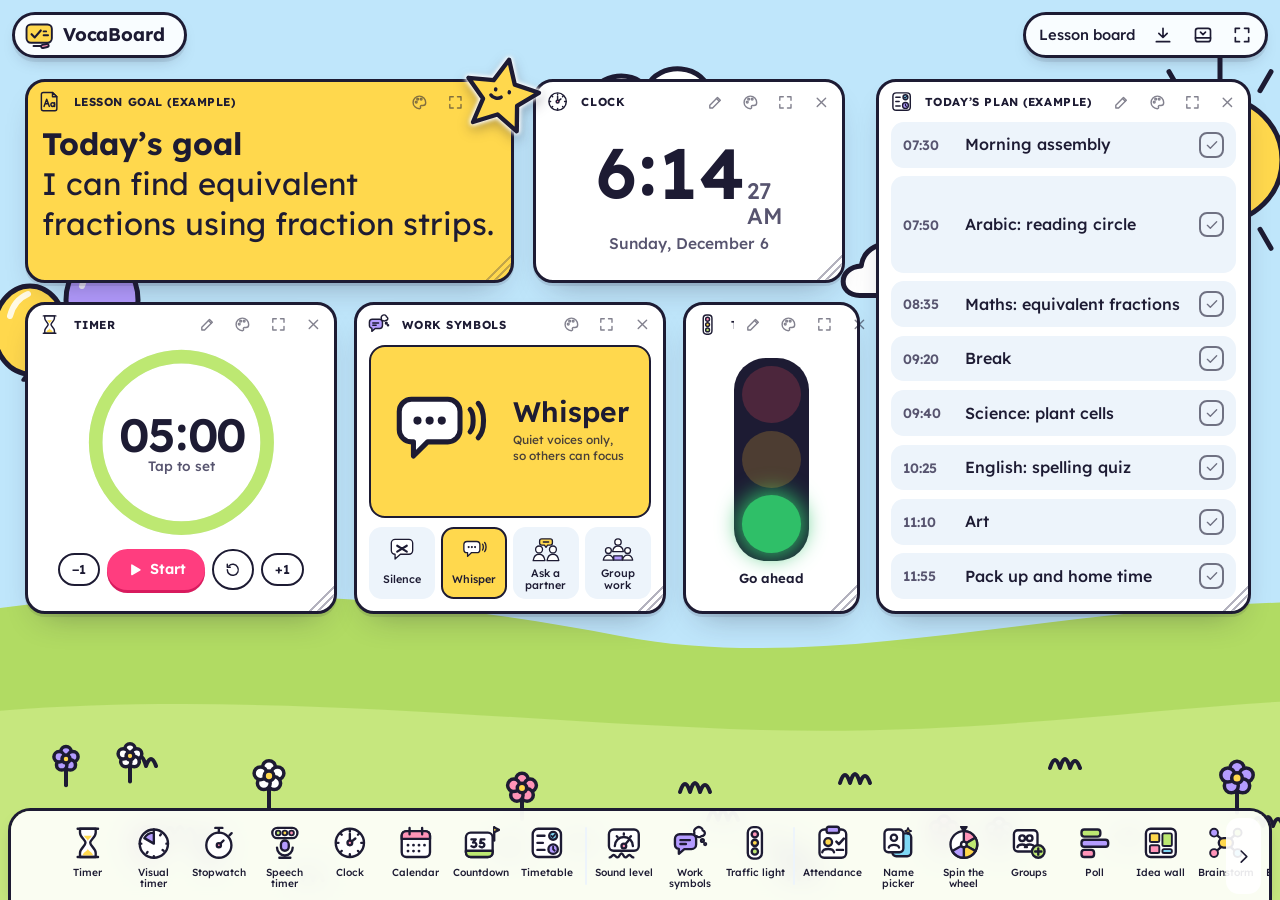
==== commit c3fa8032: "Add files via upload" ====
--- a/index.html
+++ b/index.html
@@ -559,7 +559,7 @@
 .it-note .tape{position:absolute;top:-.55rem;left:50%;width:34%;height:1.1rem;transform:translateX(-50%) rotate(-2deg);background:rgba(255,255,255,.55);border:1px solid rgba(37,34,61,.12)}
 .note-tx{flex:1;min-width:0;outline:none;overflow:auto;font:500 clamp(14px,12cqw,64px)/1.15 "Caveat","Tajawal",cursive;color:var(--on-pastel);overflow-wrap:anywhere;cursor:text}
 .note-tx:empty::before{content:attr(data-ph);opacity:.5}
-.it-bar{position:absolute;left:50%;bottom:calc(100% + .55rem);transform:translateX(-50%);display:none;gap:.15rem;padding:.25rem;border-radius:999px;background:var(--card);border:2px solid var(--edge);box-shadow:var(--shadow-sm);white-space:nowrap;filter:none;z-index:2}
+.it-bar{position:absolute;left:50%;bottom:calc(100% + .55rem);transform:translateX(calc(-50% + var(--bx,0px)));display:none;gap:.15rem;padding:.25rem;border-radius:999px;background:var(--card);border:2px solid var(--edge);box-shadow:var(--shadow-sm);white-space:nowrap;filter:none;z-index:2}
 .stk.below .it-bar{bottom:auto;top:calc(100% + .7rem)}
 .stk.sel .it-bar{display:flex}
 .it-bar .ib{width:2.2rem;height:2.2rem}
@@ -657,7 +657,8 @@
 .wl-grid{overflow:auto;columns:13rem;column-gap:.55rem;padding:.1rem}
 .wl-post{--note:var(--butter);break-inside:avoid;margin:0 0 .55rem;padding:.65rem .7rem .4rem;border-radius:.9rem;border:2px solid var(--edge);background:var(--note);color:var(--on-pastel);display:grid;gap:.4rem}
 .wl-post[data-note="mint"]{--note:var(--mint)} .wl-post[data-note="pink"]{--note:var(--pink)} .wl-post[data-note="aqua"]{--note:var(--aqua)} .wl-post[data-note="lav"]{--note:var(--lav)} .wl-post[data-note="peach"]{--note:var(--peach)}
-.wl-post p{margin:0;font:500 1rem/1.35 var(--f-ui);white-space:pre-wrap;overflow-wrap:anywhere}
+.wl-post p,.wl-tx{margin:0;font:500 1rem/1.35 var(--f-ui);overflow-wrap:anywhere}
+.wl-post p,.wl-tx.plain{white-space:pre-wrap}
 .wl-post img{width:100%;border-radius:.5rem;display:block}
 .wl-post footer{display:flex;align-items:center;gap:.3rem}
 .wl-post footer .sp{flex:1}
@@ -1155,6 +1156,24 @@
 :root:not(.soft) .credit b{color:var(--pri)}
 .sw.look-swatch{display:grid;place-items:end start}
 .stk-grid.words{grid-template-columns:repeat(auto-fill,minmax(5.6rem,1fr))}
+
+/* ---------- v1.8: formatting in Text, sticky notes and Idea wall ---------- */
+.rt ul,.rt ol{margin:.15em 0;padding-inline-start:1.2em}
+.rt li{margin:.05em 0}
+.rt[data-al="center"] :is(ul,ol),.rt[data-al="right"] :is(ul,ol),.tx-ed[data-al="center"] :is(ul,ol),.tx-ed[data-al="right"] :is(ul,ol){list-style-position:inside;padding-inline-start:0}
+.rt[data-al="left"]{text-align:left} .rt[data-al="center"]{text-align:center} .rt[data-al="right"]{text-align:right}
+.rt span[style*="background"]{color:#1d1b33;border-radius:.2em;padding:0 .08em;-webkit-box-decoration-break:clone;box-decoration-break:clone}
+.rt img[data-blob]{display:inline-block;vertical-align:middle;height:auto;max-width:100%;border-radius:.5rem;margin:.15em 0;cursor:pointer}
+.rt img[data-w="s"]{width:30%} .rt img[data-w="m"]{width:60%} .rt img[data-w="l"]{width:100%}
+.wl-ed{min-height:4.6rem;max-height:14rem;overflow:auto;padding:.5rem .6rem;border-radius:.7rem;background:rgba(255,255,255,.72);color:var(--on-pastel);font:500 1rem/1.35 var(--f-ui);outline:none;overflow-wrap:anywhere;cursor:text}
+.wl-ed:focus{box-shadow:0 0 0 3px var(--focus)}
+.wl-ed:empty::before{content:attr(data-ph);color:rgba(29,27,51,.55)}
+.wl-fmt{display:flex;flex-wrap:wrap;gap:.2rem}
+.wl-fmt .ib{width:2rem;height:2rem;border-radius:.6rem;background:rgba(255,255,255,.62);color:var(--on-pastel)}
+.wl-fmt .ib:hover{background:#fff}
+.wl-post.editing .wl-tx{background:rgba(255,255,255,.6);border-radius:.55rem;padding:.35rem .45rem;outline:none;box-shadow:0 0 0 2px var(--edge);cursor:text}
+.wl-post footer .ib[title="Done"]{opacity:1;background:rgba(255,255,255,.7)}
+.it-note .it-bar .ib svg{width:1.05rem;height:1.05rem}
 
 </style>
 </head>
@@ -1267,6 +1286,8 @@
   bold:`<path d="M7 5h6a3.5 3.5 0 0 1 0 7H7zM7 12h7a3.5 3.5 0 0 1 0 7H7z" stroke-width="2.4"/>`,
   ital:`<path d="M10 5h8M6 19h8M14 5l-4 14"/>`,
   under:`<path d="M7 4v7a5 5 0 0 0 10 0V4M5 20h14"/>`,
+  hilite:`<path d="M14.5 4.5l5 5-7.5 7.5h-5v-5z"/><path d="M9.5 12l2.5 2.5" opacity=".6"/><path d="M4 20h16" stroke="#ffd84d" stroke-width="3.4"/>`,
+  addpic:`<rect x="3" y="5" width="13" height="12" rx="2"/><circle cx="7.5" cy="9.5" r="1.4"/><path d="M3.5 15.5l4-4 3 3 1.5-1.5 3.5 3.5"/><path d="M19.5 9v8M15.5 13h8"/>`,
   alignl:`<path d="M4 6h16M4 10h10M4 14h16M4 18h10"/>`,
   alignc:`<path d="M4 6h16M7 10h10M4 14h16M7 18h10"/>`,
   alignr:`<path d="M4 6h16M10 10h10M4 14h16M10 18h10"/>`,
@@ -2330,7 +2351,7 @@
   const rec = { wd, el, art, item: true, ticks: [], cleanups: [] };
   el.append(art);
   if (wd.type === 'note') {
-    const tx = h('div', { class: 'note-tx', contenteditable: 'true', spellcheck: 'true', dir: 'auto', 'data-ph': 'Write here…', html: cleanHtml(wd.s.html || '') });
+    const tx = h('div', { class: 'note-tx rt', contenteditable: 'true', spellcheck: 'true', dir: 'auto', 'data-ph': 'Write here…', 'data-al': wd.s.al || null, html: cleanHtml(wd.s.html || '') });
     tx.addEventListener('input', () => { wd.s.html = cleanHtml(tx.innerHTML); save(); });
     tx.addEventListener('paste', e => { const x = e.clipboardData && e.clipboardData.getData('text/plain'); if (x != null) { e.preventDefault(); document.execCommand('insertText', false, x); } });
     art.append(h('i', { class: 'tape', 'aria-hidden': 'true' }), tx); rec.tx = tx;
@@ -2343,7 +2364,8 @@
     keep(ib('fill', 'Fill: outline, light, solid', () => { const S3 = ['line', 'fill', 'solid']; wd.s.style = S3[(S3.indexOf(wd.s.style || 'fill') + 1) % 3]; paintItem(rec); save(); })),
     keep(ib('rotate', 'Turn', () => { wd.s.r = ((wd.s.r || 0) + 15) % 360; placeItem(rec); save(); })));
   if (wd.type === 'note') {
-    bar.append(keep(h('button', { class: 'ib', type: 'button', title: 'Note colour', 'aria-label': 'Note colour', onclick: () => { wd.s.col = NOTE_COLS[(NOTE_COLS.indexOf(wd.s.col) + 1) % NOTE_COLS.length]; paintItem(rec); save(); } }, h('i', { class: 'cdot', style: { background: 'var(--note)' } }))));
+    bar.append(...rtTools(rec.tx, { save: () => { wd.s.html = cleanHtml(rec.tx.innerHTML); save(); }, note: () => wd.s.col, al: { get: () => wd.s.al, set: v => { wd.s.al = v; rec.tx.dataset.al = v; } } }));
+    bar.prepend(keep(h('button', { class: 'ib', type: 'button', title: 'Note colour', 'aria-label': 'Note colour', onclick: () => { wd.s.col = NOTE_COLS[(NOTE_COLS.indexOf(wd.s.col) + 1) % NOTE_COLS.length]; paintItem(rec); save(); } }, h('i', { class: 'cdot', style: { background: 'var(--note)' } }))));
     const mic = keep(ib('mic', 'Voice typing', () => {
       if (rec.voice) { rec.voice.stop(); return; }
       const lang = S.vlang || 'en-GB';
@@ -2362,7 +2384,7 @@
     if (e.button > 0) return;
     const editing = wd.type === 'note' && e.target.closest('.note-tx') && el.classList.contains('sel');
     document.querySelectorAll('.stk.sel').forEach(x => x !== el && x.classList.remove('sel'));
-    el.classList.add('sel'); el.classList.toggle('below', el.getBoundingClientRect().top < 70);
+    el.classList.add('sel'); el.classList.toggle('below', el.getBoundingClientRect().top < 70); fitItemBar(el);
     wd.z = ++zTop; el.style.zIndex = wd.z;
     if (editing) return;
     e.preventDefault(); e.stopPropagation(); el.focus({ preventScroll: true });
@@ -2391,6 +2413,14 @@
   });
   el.addEventListener('keydown', e => { if ((e.key === 'Delete' || e.key === 'Backspace') && !e.target.closest('.note-tx')) removeWidget(wd.id); });
 }
+/* keep a sticker's or note's button bar inside the screen */
+function fitItemBar(el) {
+  const bar = el.querySelector('.it-bar'); if (!bar) return;
+  bar.style.setProperty('--bx', '0px');
+  const r = bar.getBoundingClientRect(), W = (app && app.clientWidth) || innerWidth;
+  const dx = r.left < 6 ? 6 - r.left : r.right > W - 6 ? W - 6 - r.right : 0;
+  bar.style.setProperty('--bx', Math.round(dx) + 'px');
+}
 function addItem(type, s) {
   const b = board(), { W, H } = boardSize(), k = scaleK();
   const n = b.widgets.filter(isItem).length % 6;
@@ -2399,7 +2429,7 @@
   b.widgets.push(wd); mountItem(wd); updateEmpty(); save();
   const rec = live.get(wd.id);
   document.querySelectorAll('.stk.sel').forEach(x => x.classList.remove('sel'));
-  rec.el.classList.add('sel');
+  rec.el.classList.add('sel'); fitItemBar(rec.el);
   Snd.play('pop');
   return rec;
 }
@@ -2953,7 +2983,7 @@
 let installEvt = null;
 addEventListener('beforeinstallprompt', e => { e.preventDefault(); installEvt = e; });
 addEventListener('appinstalled', () => { installEvt = null; toast('VocaBoard is installed.'); });
-const standalone = () => matchMedia('(display-mode: standalone)').matches || matchMedia('(display-mode: fullscreen)').matches || navigator.standalone === true;
+const standalone = () => /VocaBoard(TV|App)/.test(navigator.userAgent) || matchMedia('(display-mode: standalone)').matches || matchMedia('(display-mode: fullscreen)').matches || navigator.standalone === true; // VocaBoard(TV|App): the Android app
 
 function openMenu(focusBoards) {
   sheet('VocaBoard', body => {
@@ -3686,18 +3716,63 @@
 const FONTS = [['lexend', 'Clear', 'var(--f-ui)'], ['andika', 'Early reader', '"Andika","Tajawal",system-ui,sans-serif'], ['fredoka', 'Rounded', 'var(--f-display)'], ['caveat', 'Handwriting', '"Caveat","Tajawal",cursive']];
 function cleanHtml(html) {
   const doc = new DOMParser().parseFromString('<div>' + String(html) + '</div>', 'text/html');
-  const OK = new Set(['B', 'STRONG', 'I', 'EM', 'U', 'BR', 'DIV', 'P', 'SPAN', 'FONT', 'UL', 'OL', 'LI']);
+  const OK = new Set(['B', 'STRONG', 'I', 'EM', 'U', 'BR', 'DIV', 'P', 'SPAN', 'FONT', 'UL', 'OL', 'LI', 'IMG']);
+  const COL = /^(#[0-9a-f]{3,8}|rgba?\([\d,\s.]+\)|[a-z]+)$/i, CLEAR = /^(transparent|rgba\(0,\s*0,\s*0,\s*0\))$/i;
   const walk = n => {
     [...n.children].forEach(el => {
       if (!OK.has(el.tagName)) { el.replaceWith(...el.childNodes); return walk(n); }
-      const col = el.getAttribute('color') || el.style.color;
+      if (el.tagName === 'IMG') { // only pictures kept on this device (Text tool), never outside links
+        const id = el.getAttribute('data-blob') || '', w = el.getAttribute('data-w') || 'm';
+        if (!/^b[a-z0-9]{4,40}$/i.test(id)) { el.remove(); return; }
+        [...el.attributes].forEach(a => el.removeAttribute(a.name));
+        el.setAttribute('data-blob', id); el.setAttribute('data-w', /^[sml]$/.test(w) ? w : 'm'); el.setAttribute('alt', '');
+        return;
+      }
+      const col = el.getAttribute('color') || el.style.color, bg = el.style.backgroundColor;
       [...el.attributes].forEach(a => el.removeAttribute(a.name));
-      if (col && /^(#[0-9a-f]{3,8}|rgb\([\d,\s.]+\)|[a-z]+)$/i.test(col)) el.style.color = col;
+      if (col && COL.test(col)) el.style.color = col;
+      if (bg && COL.test(bg) && !CLEAR.test(bg)) el.style.backgroundColor = bg; // highlighter
       walk(el);
     });
   };
   const root = doc.body.firstChild; walk(root); return root.innerHTML;
 }
+/* pictures inside text are stored on this device; this puts them back on screen */
+function showPics(root) { root.querySelectorAll('img[data-blob]').forEach(im => { if (im.src) return; Blobs.url(im.dataset.blob).then(u => { if (u) im.src = u; }); }); }
+const plainToHtml = t => String(t || '').replace(/[&<>]/g, m => ({ '&': '&amp;', '<': '&lt;', '>': '&gt;' }[m])).replace(/\n/g, '<br>');
+
+/* ---------- shared text formatting: bold, bullets, alignment, highlighter (Text tool, sticky notes, Idea wall) ---------- */
+const AL3 = ['left', 'center', 'right'], AL_NAME = { left: 'left', center: 'in the middle', right: 'right' };
+const hiliteFor = note => note === 'butter' || note === 'peach' ? '#a6f07a' : '#ffe45c'; // green on yellow notes, yellow elsewhere
+function hiliteOn(ed) {
+  const sel = getSelection(); if (!sel.rangeCount) return false;
+  for (let n = sel.anchorNode && sel.anchorNode.nodeType === 3 ? sel.anchorNode.parentNode : sel.anchorNode; n && n !== ed; n = n.parentNode)
+    if (n.style && n.style.backgroundColor && !/^(transparent|rgba\(0,\s*0,\s*0,\s*0\))$/.test(n.style.backgroundColor)) return true;
+  return false;
+}
+function rtCmd(ed, name, val) {
+  const sel = getSelection();
+  if (!sel.rangeCount || !ed.contains(sel.anchorNode)) { ed.focus(); const r = document.createRange(); r.selectNodeContents(ed); r.collapse(false); sel.removeAllRanges(); sel.addRange(r); }
+  try { document.execCommand(name, false, val); } catch (e) {}
+}
+/* buttons keep the text selected (no focus change) and never start a drag */
+const rtKeep = b => { b.addEventListener('pointerdown', e => { e.preventDefault(); e.stopPropagation(); }); return b; };
+function rtTools(ed, o) {
+  // o: { save(), note() -> colour key, al: { get(), set(v) } | null, bold: true }
+  const done = () => o.save();
+  const hl = rtKeep(ib('hilite', 'Highlight the selected words', () => { rtCmd(ed, 'hiliteColor', hiliteOn(ed) ? 'transparent' : hiliteFor(o.note ? o.note() : '')); done(); }));
+  const out = [];
+  if (o.bold !== false) out.push(rtKeep(ib('bold', 'Bold', () => { rtCmd(ed, 'bold'); done(); })));
+  out.push(rtKeep(ib('list', 'Bullets', () => { rtCmd(ed, 'insertUnorderedList'); done(); })));
+  if (o.al) {
+    const b = rtKeep(ib('align' + (o.al.get() || 'left')[0], '', () => { const v = AL3[(AL3.indexOf(o.al.get() || 'left') + 1) % 3]; o.al.set(v); paint(); done(); }));
+    const paint = () => { const v = o.al.get() || 'left'; b.replaceChildren(svg('align' + v[0])); b.title = 'Text ' + AL_NAME[v] + ' (tap to change)'; b.setAttribute('aria-label', b.title); };
+    paint(); out.push(b);
+  }
+  out.push(hl);
+  return out;
+}
+
 function mediaEmpty(c, { icon, text, accept, onFile, url }) {
   const box = h('div', { class: 'empty' }, svg(icon, 'ico'), h('p', {}, text));
   const row = h('div', { class: 'row', style: { justifyContent: 'center' } });
@@ -3943,26 +4018,48 @@
 }
 T.text = {
   title: 'Text', icon: 'text', w: 440, h: 260, sh: 280, minW: 200, minH: 140,
+  blobs: s => [...String(s.html || '').matchAll(/data-blob="(b[a-z0-9]+)"/gi)].map(m => m[1]),
   init: () => ({ html: '', font: 'lexend', size: 34, note: '', al: 'left', lang: 'en-GB' }),
   mount(c) {
     const s = c.s; s.lang = s.lang || 'en-GB';
     const applyNote = () => { if (s.note) c.el.dataset.note = s.note; else delete c.el.dataset.note; };
     applyNote();
-    const ed = h('div', { class: 'tx-ed', contenteditable: 'true', spellcheck: 'true', lang: s.lang.slice(0, 2), dir: 'auto', 'data-ph': 'Type here, or tap the microphone and speak…', 'data-al': s.al, html: cleanHtml(s.html) });
+    const ed = h('div', { class: 'tx-ed rt', contenteditable: 'true', spellcheck: 'true', lang: s.lang.slice(0, 2), dir: 'auto', 'data-ph': 'Type here, or tap the microphone and speak…', 'data-al': s.al, html: cleanHtml(s.html) });
     const font = () => { ed.style.fontFamily = (FONTS.find(f => f[0] === s.font) || FONTS[0])[2]; ed.style.fontSize = s.size + 'px'; };
-    font();
+    font(); showPics(ed);
     let t, ranges = [], chkT;
     const panel = h('div', { class: 'tx-chk', hidden: true, role: 'region', 'aria-label': 'Writing check' });
     const heard = h('div', { class: 'tx-heard', hidden: true });
     ed.addEventListener('input', () => { s.html = cleanHtml(ed.innerHTML); save(); if (!panel.hidden) { clearTimeout(chkT); chkT = setTimeout(runCheck, 600); } });
-    ed.addEventListener('paste', e => { const tx = e.clipboardData && e.clipboardData.getData('text/plain'); if (tx != null) { e.preventDefault(); document.execCommand('insertText', false, tx); } });
+    ed.addEventListener('paste', e => {
+      const f = e.clipboardData && [...(e.clipboardData.files || [])].find(x => /^image\//.test(x.type));
+      if (f) { e.preventDefault(); e.stopPropagation(); addPic(f); return; }
+      const tx = e.clipboardData && e.clipboardData.getData('text/plain'); if (tx != null) { e.preventDefault(); document.execCommand('insertText', false, tx); }
+    });
     const cmd = (name, val) => { ed.focus(); try { document.execCommand(name, false, val); } catch (e) {} s.html = cleanHtml(ed.innerHTML); save(); };
     const keep = el => { el.addEventListener('pointerdown', e => e.preventDefault()); return el; };
     const sel = h('select', { id: 'txf-' + c.wd.id, 'aria-label': 'Font', onchange: e => { s.font = e.target.value; save(); font(); } }, FONTS.map(f => h('option', { value: f[0], selected: f[0] === s.font }, f[1])));
     const cols = [['var(--ink)', 'Default'], ['#e5484d', 'Red'], ['#2f6fe4', 'Blue'], ['#1f9d55', 'Green'], ['#8e4ec6', 'Purple']];
     const notes = [['', 'var(--card)'], ['butter', 'var(--butter)'], ['mint', 'var(--mint)'], ['pink', 'var(--pink)'], ['aqua', 'var(--aqua)'], ['lav', 'var(--lav)']];
-    const AL = ['left', 'center', 'right'];
-    const alBtn = keep(ib('align' + s.al[0], 'Alignment', () => { s.al = AL[(AL.indexOf(s.al) + 1) % 3]; ed.dataset.al = s.al; alBtn.replaceChildren(svg('align' + s.al[0])); save(); }));
+    // left, middle and right, each its own button
+    const alBtns = AL3.map(v => keep(h('button', { class: 'ib', type: 'button', title: 'Text ' + AL_NAME[v], 'aria-label': 'Text ' + AL_NAME[v], 'aria-pressed': String(s.al === v), onclick: () => { s.al = v; ed.dataset.al = v; alBtns.forEach((b, i) => b.setAttribute('aria-pressed', String(AL3[i] === v))); save(); } }, svg('align' + v[0]))));
+    const hlBtn = keep(ib('hilite', 'Highlight the selected words', () => { rtCmd(ed, 'hiliteColor', hiliteOn(ed) ? 'transparent' : hiliteFor(s.note)); s.html = cleanHtml(ed.innerHTML); save(); }));
+    /* pictures inside the text: kept on this device; tap a picture to change its size */
+    let picRange = null;
+    const keepRange = () => { const sl = getSelection(); picRange = sl.rangeCount && ed.contains(sl.anchorNode) ? sl.getRangeAt(0).cloneRange() : null; };
+    async function addPic(f) {
+      const id = await Blobs.put(f), im = h('img', { 'data-blob': id, 'data-w': 'm', alt: '' });
+      const sl = getSelection(); let r = picRange;
+      if (!r && sl.rangeCount && ed.contains(sl.anchorNode)) r = sl.getRangeAt(0);
+      if (r && ed.contains(r.startContainer)) { r.deleteContents(); r.insertNode(im); r.setStartAfter(im); r.collapse(true); sl.removeAllRanges(); sl.addRange(r); }
+      else ed.append(im);
+      picRange = null; showPics(ed); s.html = cleanHtml(ed.innerHTML); save(); Snd.play('pop');
+      if (!S.picTip) { S.picTip = 1; save(); toast('Tap the picture to make it smaller or bigger. To remove it, tap just after it and press Delete.', { ms: 7000 }); }
+    }
+    const picIn = h('input', { type: 'file', accept: 'image/*', hidden: true, onchange: e => { const f = e.target.files && e.target.files[0]; e.target.value = ''; if (f) addPic(f); } });
+    const picBtn = ib('addpic', 'Insert a picture', () => picIn.click());
+    picBtn.addEventListener('pointerdown', keepRange, true);
+    c.on(ed, 'click', e => { const im = e.target.closest && e.target.closest('img[data-blob]'); if (!im) return; const W3 = ['s', 'm', 'l']; im.dataset.w = W3[(W3.indexOf(im.dataset.w) + 1) % 3]; s.html = cleanHtml(ed.innerHTML); save(); });
     /* writing check */
     function clearHL() { if (HL) ranges.forEach(r => HL.delete(r)); ranges = []; }
     function runCheck() {
@@ -4005,7 +4102,7 @@
       keep(ib('sizeup', 'Bigger text', () => { s.size = Math.min(160, s.size + 4); font(); save(); })),
       h('i', { class: 'vsep' }),
       keep(ib('bold', 'Bold', () => cmd('bold'))), keep(ib('ital', 'Italic', () => cmd('italic'))), keep(ib('under', 'Underline', () => cmd('underline'))),
-      keep(ib('list', 'Bulleted list', () => cmd('insertUnorderedList'))), alBtn,
+      keep(ib('list', 'Bullets', () => cmd('insertUnorderedList'))), ...alBtns, hlBtn, picBtn, picIn,
       h('i', { class: 'vsep' }),
       ...cols.map(([v, n]) => keep(h('button', { class: 'dot', type: 'button', title: n === 'Default' ? 'Clear formatting' : n + ' text', 'aria-label': n === 'Default' ? 'Clear formatting' : n + ' text', style: { background: v }, onclick: () => n === 'Default' ? cmd('removeFormat') : cmd('foreColor', v) }))),
       h('i', { class: 'vsep' }),
@@ -4389,19 +4486,22 @@
       fresh.forEach(p => { const el = postEl(p); el.classList.add('fresh'); after ? after.after(el) : grid.prepend(el); });
     });
     const q = h('div', { class: 'wl-q', contenteditable: 'true', spellcheck: 'true', dir: 'auto', 'data-ph': 'Ask a question', oninput: e => { s.q = e.target.textContent; save(); lv.sync(); } }, s.q);
-    let draft = null;
+    let draft = null, wallEditing = null;
     const composer = () => {
       const col = { v: WALL_COLS[s.posts.length % WALL_COLS.length] }; let img = null;
-      const ta = h('textarea', { class: 'inp', id: 'wlt-' + c.wd.id, rows: 3, dir: 'auto', placeholder: 'Write your idea…', 'aria-label': 'Post text' });
+      const al = { v: '' };
+      const ta = h('div', { class: 'wl-ed rt', id: 'wlt-' + c.wd.id, contenteditable: 'true', spellcheck: 'true', dir: 'auto', role: 'textbox', 'aria-multiline': 'true', 'data-ph': 'Write your idea…', 'aria-label': 'Post text' });
+      ta.addEventListener('paste', e => { const tx = e.clipboardData && e.clipboardData.getData('text/plain'); if (tx != null) { e.preventDefault(); document.execCommand('insertText', false, tx); } });
+      const fmt = h('div', { class: 'wl-fmt' }, rtTools(ta, { save: () => {}, note: () => col.v, al: { get: () => al.v, set: v => { al.v = v; ta.dataset.al = v; } } }));
       const dots = h('div', { class: 'chips' }, WALL_COLS.map(k => h('button', { class: 'chip', type: 'button', 'aria-label': k, 'aria-pressed': String(k === col.v), style: { background: `var(--${k})`, width: '2.1rem', padding: 0 }, onclick: e => { col.v = k; dots.querySelectorAll('.chip').forEach(x => x.setAttribute('aria-pressed', String(x === e.currentTarget))); card.dataset.note = k; } })));
       const pv = h('span', { class: 'note' });
       const mic = ib('mic', 'Voice typing', () => {
         if (draft.voice) { draft.voice.stop(); return; }
-        draft.voice = startVoice(S.vlang || 'en-GB', (t, fin) => { if (fin) { ta.value += (ta.value && !/\s$/.test(ta.value) ? ' ' : '') + t.trim(); } }, () => { draft.voice = null; mic.classList.remove('live'); });
+        draft.voice = startVoice(S.vlang || 'en-GB', (t, fin) => { if (fin) { ta.focus(); const sl = getSelection(); if (!ta.contains(sl.anchorNode)) { sl.selectAllChildren(ta); sl.collapseToEnd(); } document.execCommand('insertText', false, (ta.textContent && !/\s$/.test(ta.textContent) ? ' ' : '') + t.trim()); } }, () => { draft.voice = null; mic.classList.remove('live'); });
         if (draft.voice) mic.classList.add('live');
       }, 'btn sm ic');
-      const card = h('div', { class: 'wl-post wl-new', 'data-note': col.v }, ta, dots, h('div', { class: 'row' }, filePick('image/*', async f => { img = await Blobs.put(f); pv.textContent = f.name; }, 'Picture', 'btn sm'), mic, pv),
-        h('div', { class: 'row' }, btn('Post', () => { const t = ta.value.trim(); if (!t && !img) { ta.focus(); return; } s.posts.unshift({ id: uid(), t, c: col.v, likes: 0, img }); draft.voice && draft.voice.stop(); draft = null; save(); Snd.play('pop'); draw(); }, 'btn pri sm'), btn('Cancel', () => { draft.voice && draft.voice.stop(); if (img) Blobs.del(img); draft = null; draw(); }, 'btn sm')));
+      const card = h('div', { class: 'wl-post wl-new', 'data-note': col.v }, fmt, ta, dots, h('div', { class: 'row' }, filePick('image/*', async f => { img = await Blobs.put(f); pv.textContent = f.name; }, 'Picture', 'btn sm'), mic, pv),
+        h('div', { class: 'row' }, btn('Post', () => { const t = ta.innerText.trim(), html = cleanHtml(ta.innerHTML); if (!t && !img) { ta.focus(); return; } s.posts.unshift({ id: uid(), t, html: t ? html : '', al: al.v || undefined, c: col.v, likes: 0, img }); draft.voice && draft.voice.stop(); draft = null; save(); Snd.play('pop'); draw(); }, 'btn pri sm'), btn('Cancel', () => { draft.voice && draft.voice.stop(); if (img) Blobs.del(img); draft = null; draw(); }, 'btn sm')));
       draft = { card }; setTimeout(() => ta.focus(), 30);
       return card;
     };
@@ -4409,8 +4509,36 @@
       const im = p.img ? h('img', { alt: '' }) : null; if (im) Blobs.url(p.img).then(u => { if (u) im.src = u; else im.remove(); });
       const like = h('button', { class: 'wl-like', type: 'button', 'aria-label': 'Like' }, svg('heartsm'), h('span', {}, String(p.likes || 0)));
       like.onclick = () => { p.likes = (p.likes || 0) + 1; save(); like.lastChild.textContent = p.likes; like.classList.remove('bump'); void like.offsetWidth; like.classList.add('bump'); Snd.play('pop'); };
-      return h('article', { class: 'wl-post', 'data-note': p.c }, im, p.t ? h('p', { dir: 'auto' }, p.t) : null,
-        h('footer', {}, like, p.n ? h('span', { class: 'wl-by', dir: 'auto' }, p.n) : null, h('span', { class: 'sp' }), ib('x', 'Delete post', () => { const i = s.posts.indexOf(p); s.posts.splice(i, 1); save(); draw(); let undone = false; toast('Post deleted', { action: ['Undo', () => { undone = true; s.posts.splice(i, 0, p); save(); draw(); }], done: () => { if (!undone && p.img) Blobs.del(p.img); } }); })));
+      const tx = (p.t || p.html) ? h('div', { class: 'wl-tx rt' + (p.html ? '' : ' plain'), dir: 'auto', 'data-al': p.al || null }) : null;
+      if (tx) { if (p.html) tx.innerHTML = cleanHtml(p.html); else tx.textContent = p.t; }
+      const art = h('article', { class: 'wl-post', 'data-note': p.c });
+      /* edit a post (also students' posts): bold, bullets, alignment, highlighter */
+      const edBtn = ib('edit', 'Edit or highlight this post', () => {
+        if (art.classList.contains('editing')) { finish(); return; }
+        if (wallEditing && wallEditing !== finish) wallEditing();
+        let box = art.querySelector('.wl-tx');
+        if (!box) { box = h('div', { class: 'wl-tx rt', dir: 'auto' }); art.insertBefore(box, art.querySelector('footer')); }
+        if (!p.html) box.innerHTML = plainToHtml(p.t);
+        box.classList.remove('plain'); box.contentEditable = 'true'; box.spellcheck = true;
+        const fm = h('div', { class: 'wl-fmt' }, rtTools(box, { save: keepEdit, note: () => p.c, al: { get: () => p.al, set: v => { p.al = v; box.dataset.al = v; } } }));
+        art.insertBefore(fm, box); art.classList.add('editing');
+        edBtn.replaceChildren(svg('check')); edBtn.title = 'Done'; edBtn.setAttribute('aria-label', 'Done');
+        box.addEventListener('input', keepEdit);
+        wallEditing = finish;
+        setTimeout(() => { box.focus(); const sl = getSelection(); sl.selectAllChildren(box); sl.collapseToEnd(); }, 20);
+        function keepEdit() { p.html = cleanHtml(box.innerHTML); p.t = box.innerText.trim(); save(); }
+      });
+      function finish() {
+        const box = art.querySelector('.wl-tx'), fm = art.querySelector('.wl-fmt');
+        if (box) { box.contentEditable = 'false'; p.html = cleanHtml(box.innerHTML); p.t = box.innerText.trim(); if (!p.t && !p.img) p.html = ''; }
+        if (fm) fm.remove();
+        art.classList.remove('editing'); edBtn.replaceChildren(svg('edit')); edBtn.title = 'Edit or highlight this post'; edBtn.setAttribute('aria-label', edBtn.title);
+        if (wallEditing === finish) wallEditing = null;
+        save();
+      }
+      [im, tx,
+        h('footer', {}, like, p.n ? h('span', { class: 'wl-by', dir: 'auto' }, p.n) : null, h('span', { class: 'sp' }), edBtn, ib('x', 'Delete post', () => { const i = s.posts.indexOf(p); s.posts.splice(i, 1); save(); draw(); let undone = false; toast('Post deleted', { action: ['Undo', () => { undone = true; s.posts.splice(i, 0, p); save(); draw(); }], done: () => { if (!undone && p.img) Blobs.del(p.img); } }); }))].forEach(x => x && art.append(x));
+      return art;
     }
     function draw() {
       grid.replaceChildren(...(draft ? [draft.card] : []), ...s.posts.map(postEl));
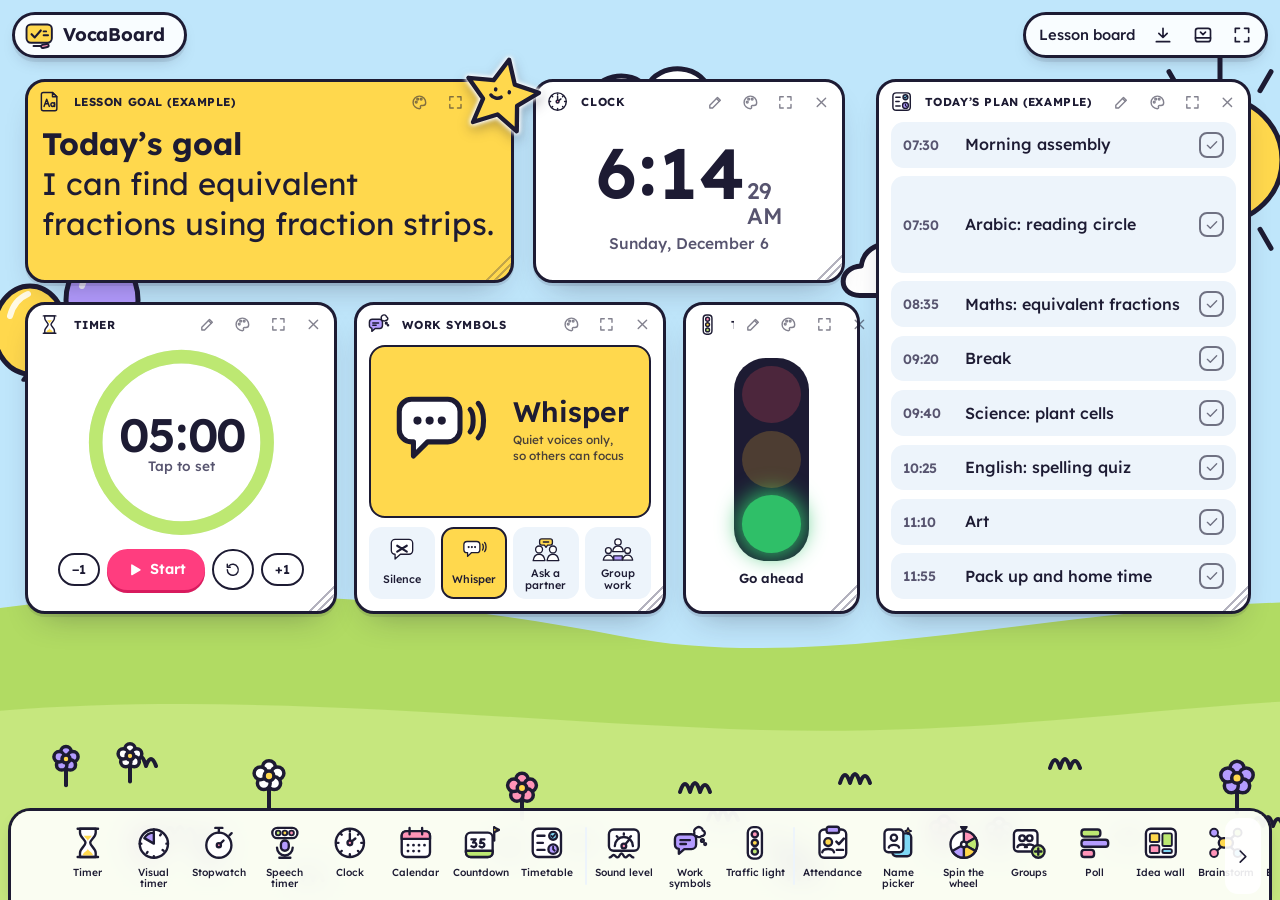
==== commit 33b36d29: "Add files via upload" ====
--- a/index.html
+++ b/index.html
@@ -13,9 +13,9 @@
 <meta name="author" content="Ms. Amina Qatan">
 <meta name="apple-mobile-web-app-status-bar-style" content="default">
 <link rel="manifest" href="manifest.webmanifest">
-<link rel="icon" href="icons/favicon.svg" type="image/svg+xml">
-<link rel="icon" href="icons/icon-192.png" type="image/png" sizes="192x192">
-<link rel="apple-touch-icon" href="icons/apple-touch-icon.png">
+<link rel="icon" href="favicon.svg" type="image/svg+xml">
+<link rel="icon" href="icon-192.png" type="image/png" sizes="192x192">
+<link rel="apple-touch-icon" href="apple-touch-icon.png">
 <link rel="preconnect" href="https://fonts.googleapis.com">
 <link rel="preconnect" href="https://fonts.gstatic.com" crossorigin>
 <link rel="stylesheet" href="https://fonts.googleapis.com/css2?family=Andika:wght@400;700&family=Caveat:wght@500;700&family=Fredoka:wght@400..700&family=Lexend:wght@300..700&family=Tajawal:wght@400;500;700&display=swap">
@@ -1175,6 +1175,90 @@
 .wl-post footer .ib[title="Done"]{opacity:1;background:rgba(255,255,255,.7)}
 .it-note .it-bar .ib svg{width:1.05rem;height:1.05rem}
 
+/* ---------- v1.9: Picture dictionary ---------- */
+.pd{--pdc:8.6rem;--pde:3.6rem;display:flex;flex-direction:column;gap:.55rem;height:100%;min-height:0}
+.pd.pd-s{--pdc:6.6rem;--pde:2.7rem} .pd.pd-l{--pdc:11.5rem;--pde:5rem}
+.pd-tabs{display:flex;gap:.35rem;overflow-x:auto;padding:.1rem .1rem .35rem;scrollbar-width:thin;flex:none}
+.pd-tab{flex:none;display:flex;align-items:center;gap:.35rem;border:2px solid var(--edge);border-radius:999px;background:var(--card);color:var(--ink);font:600 .85rem var(--f-ui);padding:.3rem .75rem .3rem .45rem;cursor:pointer;white-space:nowrap}
+.pd-tab[aria-selected="true"]{background:var(--butter);color:var(--on-pastel)}
+.pd-ti,.pd-emo,.pd-plus{font-family:"Noto Color Emoji","Apple Color Emoji","Segoe UI Emoji","Segoe UI Symbol",sans-serif;font-weight:400;line-height:1}
+.pd-ti{font-size:1.15rem}
+.pd-bar{display:flex;flex-wrap:wrap;gap:.5rem;align-items:center;flex:none}
+.pd-search{flex:1 1 9rem;min-width:0;max-width:18rem}
+.pd-modes{margin-inline-start:auto}
+.pd-main{position:relative;flex:1;min-height:0}
+.pd-scroll{position:absolute;inset:0;overflow:auto;padding:.15rem}
+.pd-grid{display:grid;grid-template-columns:repeat(auto-fill,minmax(var(--pdc),1fr));gap:.6rem}
+.pd-cw{position:relative;display:grid}
+.pd-card{display:flex;flex-direction:column;align-items:center;justify-content:center;gap:.35rem;min-height:calc(var(--pdc) * 1.05);padding:.6rem .4rem;border:2px solid var(--edge);border-radius:1rem;background:var(--card);color:var(--ink);cursor:pointer;transition:transform .12s}
+.pd-card:hover{transform:translateY(-2px)}
+.pd-card:active{transform:scale(.97)}
+.pd-p{display:grid;place-items:center;height:calc(var(--pde) * 1.15)}
+.pd-emo{font-size:var(--pde)}
+.pd-sw{display:block;width:calc(var(--pde) * 1.05);height:calc(var(--pde) * 1.05);border-radius:50%;border:3px solid var(--edge)}
+.pd-shape{display:block;width:calc(var(--pde) * 1.15);height:calc(var(--pde) * 1.15)}
+.pd-shape svg{width:100%;height:100%}
+.pd-img{width:calc(var(--pde) * 1.5);height:calc(var(--pde) * 1.15);object-fit:cover;border-radius:.6rem;border:2px solid var(--edge);background:var(--card-2)}
+.pd-w{font:700 calc(var(--pde) * .3 + .45rem)/1.15 var(--f-ui);text-align:center;overflow-wrap:anywhere}
+.pd-card.hid .pd-w{display:inline-grid;place-items:center;min-width:2.2em;border-radius:.5rem;background:var(--card-2);color:var(--ink-soft)}
+.pd-add{border-style:dashed;background:transparent}
+.pd-plus{font:700 calc(var(--pde) * .9)/1 var(--f-ui);color:var(--ink-soft)}
+.pd-del{position:absolute;top:.25rem;right:.25rem;width:1.8rem;height:1.8rem;background:var(--card);border:2px solid var(--edge);border-radius:50%}
+.pd-hint{display:flex;align-items:center;justify-content:space-between;gap:.5rem;margin-bottom:.5rem;color:var(--ink-soft);font-weight:500}
+.pd-count{margin:.7rem 0 0;color:var(--ink-soft);font-size:.85rem;text-align:center}
+.pd-focus{position:absolute;inset:0;z-index:2;display:flex;flex-direction:column;align-items:center;justify-content:center;gap:.8rem;padding:1rem;background:var(--card)}
+.pd-focus .pd-emo{font-size:clamp(4rem,30cqh,11rem)}
+.pd-main{container-type:size}
+.pd-fp{display:grid;place-items:center}
+.pd-fp .pd-sw,.pd-fp .pd-shape{width:clamp(6rem,32cqh,12rem);height:clamp(6rem,32cqh,12rem)}
+.pd-fp .pd-img{width:auto;height:clamp(7rem,40cqh,16rem);max-width:90cqw}
+.pd-fw{font:700 clamp(2rem,9cqh,4.4rem)/1.1 var(--f-display);letter-spacing:.02em;text-align:center;overflow-wrap:anywhere}
+.pd-fw span{border-radius:.3rem;transition:background .15s,color .15s}
+.pd-fw span.on{background:var(--butter);color:var(--on-pastel)}
+.pd-fbtns{display:flex;flex-wrap:wrap;justify-content:center;gap:.5rem;align-items:center}
+.pd-close{position:absolute;top:.4rem;right:.4rem}
+.pd-qhead{margin-bottom:.6rem}
+.pd-qprog{display:flex;justify-content:space-between;font-weight:600;color:var(--ink-soft);margin-bottom:.4rem}
+.pd-qask{display:grid;place-items:center;min-height:30%;margin-bottom:.7rem}
+.pd-qpic .pd-emo{font-size:clamp(4rem,26cqh,9rem)}
+.pd-qpic .pd-sw,.pd-qpic .pd-shape{width:clamp(5rem,26cqh,9rem);height:clamp(5rem,26cqh,9rem)}
+.pd-qpic .pd-img{width:auto;height:clamp(6rem,30cqh,12rem)}
+.btn.pd-big{font-size:1.15rem;padding:.8rem 1.4rem}
+.pd-qopts{display:grid;grid-template-columns:repeat(auto-fit,minmax(10rem,1fr));gap:.6rem}
+.pd-qopts.pics{grid-template-columns:repeat(auto-fit,minmax(var(--pdc),1fr))}
+.pd-qo{display:flex;flex-direction:column;align-items:center;justify-content:center;gap:.3rem;min-height:3.4rem;padding:.6rem;border:2px solid var(--edge);border-radius:1rem;background:var(--card);color:var(--ink);font:700 1.15rem var(--f-ui);cursor:pointer}
+.pd-qo:disabled{cursor:default;opacity:1}
+.pd-qo.ok{background:var(--mint);color:var(--on-pastel)}
+.pd-qo.no{background:var(--pink);color:var(--on-pastel);animation:pdshake .35s}
+@keyframes pdshake{25%{transform:translateX(-5px)}75%{transform:translateX(5px)}}
+.pd-qend{display:grid;place-items:center;gap:.6rem;text-align:center;padding:1.5rem}
+.pd-qend b{font:700 1.6rem var(--f-display)}
+.pd-qend p{margin:0;color:var(--ink-soft)}
+.pd-addf{max-width:30rem}
+.pd-prev{display:grid;place-items:center;min-height:6rem;border:2px dashed var(--edge);border-radius:.8rem;margin-bottom:.4rem;padding:.5rem}
+.pd-prev .pd-img{width:auto;height:7rem}
+@media (prefers-reduced-motion: reduce){.pd-card,.pd-qo.no{transition:none;animation:none}}
+/* v1.9.1: real photos in the Picture dictionary */
+.pd-pics{margin-inline-start:auto}
+.pd-pics + .pd-modes{margin-inline-start:0}
+.pd-photo{display:block;width:calc(var(--pde) * 1.95);max-width:100%;height:calc(var(--pde) * 1.35);object-fit:cover;border-radius:.7rem;border:2px solid var(--edge);background:var(--card-2)}
+.pd-card:has(.pd-photo){padding-top:.45rem}
+.pd-p:has(.pd-photo){height:auto}
+.pd-wait{opacity:.55}
+.pd-src{font-size:.72rem;font-weight:600;color:var(--ink-soft)}
+.pd-online{border-style:dashed}
+.pd-fp .pd-photo,.pd-qpic .pd-photo{width:auto;max-width:92cqw;height:clamp(8rem,44cqh,20rem);object-fit:contain;background:transparent;border-radius:1rem}
+.pd-qopts.pics .pd-photo{width:100%;height:calc(var(--pde) * 1.6)}
+.pd-credit{font-size:.75rem;color:var(--ink-soft);margin-top:-.5rem}
+.pd-pick{position:absolute;inset:0;z-index:3;display:flex;flex-direction:column;gap:.7rem;padding:1rem;background:var(--card);overflow:auto}
+.pd-phead{display:flex;align-items:center;justify-content:space-between;gap:.5rem;font-size:1.05rem}
+.pd-pgrid{display:grid;grid-template-columns:repeat(auto-fill,minmax(9rem,1fr));gap:.6rem}
+.pd-popt{padding:0;border:2px solid var(--edge);border-radius:.8rem;overflow:hidden;background:var(--card-2);cursor:pointer;aspect-ratio:4/3}
+.pd-popt img{width:100%;height:100%;object-fit:cover;display:block}
+.pd-popt:hover{outline:3px solid var(--pri);outline-offset:2px}
+.pd-lg{text-decoration:none;white-space:nowrap;flex:none}
+.pd-lg svg{width:1rem;height:1rem}
+
 </style>
 </head>
 <body>
@@ -1226,6 +1310,7 @@
   calc:`<rect class="f-card" x="9" y="4" width="30" height="40" rx="6"/><rect class="f-aqua" x="14" y="9" width="20" height="9" rx="2.5" stroke-width="2.4"/><path d="M16 25h.01M24 25h.01M32 25h.01M16 31.5h.01M24 31.5h.01M16 38h.01M24 38h.01" stroke-width="3.8"/><rect class="f-pink" x="29.5" y="29.5" width="5" height="10.5" rx="2" stroke-width="2.4"/>`,
   tongue:`<path class="f-card" d="M7 21c0-9 7.6-15 17-15s17 6 17 15-7.6 16-17 16S7 30 7 21z"/><path class="f-ink" d="M14 20c3 6.5 17 6.5 20 0z" stroke-width="2.4"/><path class="f-pink" d="M19.5 24.5c0 6 2 10 4.5 10s4.5-4 4.5-10z" stroke-width="2.4"/><path d="M3 41l4-3M9 44l2-4M45 41l-4-3M39 44l-2-4"/>`,
   family:`<rect class="f-butter" x="15" y="4" width="18" height="10" rx="3"/><path d="M24 14v6M9 20h30M9 20v5M24 20v5M39 20v5"/><rect class="f-lav" x="3" y="25" width="12" height="9" rx="2.5" stroke-width="2.4"/><rect class="f-mint" x="18" y="25" width="12" height="9" rx="2.5" stroke-width="2.4"/><rect class="f-pink" x="33" y="25" width="12" height="9" rx="2.5" stroke-width="2.4"/><path d="M9 34v4M24 34v4M39 34v4M5.5 42h7M20.5 42h7M35.5 42h7" stroke-width="2.4"/>`,
+  picdict:`<path class="f-card" d="M6 10q9-4 18 1q9-5 18-1v30q-9-4-18 1q-9-5-18-1z"/><path d="M24 11v30"/><circle class="f-butter" cx="14.5" cy="18.5" r="3.5"/><path class="f-mint" d="M9 33l6-7 6 6v5q-6-2-12 0z" stroke-width="2.5"/><path class="f-pink" d="M30 21q2.5-3 5 0q2.5-3 5 0q0 5-5 8q-5-3-5-8z" stroke-width="2.5"/><path d="M29 33h9" stroke-width="2.5"/>`,
   dict:`<path class="f-card" d="M9 7a4 4 0 0 1 4-4h24v35H13a4 4 0 0 0-4 4z"/><path class="f-aqua" d="M9 42a4 4 0 0 1 4-4h24v6H13a4 4 0 0 1-4-2z"/><path d="M15 26l5-14 5 14M16.8 21.5h6.4"/><circle class="f-butter" cx="33.5" cy="31" r="6.5"/><path d="M38.2 35.7L44 41.5"/>`,
   mindmap:`<path d="M24 24L9 11M24 24l15-13M24 24L9 37M24 24l15 13"/><circle class="f-lav" cx="9" cy="11" r="5" stroke-width="2.4"/><circle class="f-mint" cx="39" cy="11" r="5" stroke-width="2.4"/><circle class="f-pink" cx="9" cy="37" r="5" stroke-width="2.4"/><circle class="f-aqua" cx="39" cy="37" r="5" stroke-width="2.4"/><rect class="f-butter" x="15" y="18" width="18" height="12" rx="6"/>`,
   exit:`<path class="f-card" d="M5 13a3 3 0 0 1 3-3h32a3 3 0 0 1 3 3v6a5 5 0 0 0 0 10v6a3 3 0 0 1-3 3H8a3 3 0 0 1-3-3v-6a5 5 0 0 0 0-10z"/><path d="M31 10v28" stroke-dasharray="2.5 3"/><path class="f-mint" d="M12 25.5l3.5 3.5 7-7.5" fill="none"/><circle class="f-butter" cx="37.5" cy="24" r="2.6" stroke-width="2.2"/>`,
@@ -1286,6 +1371,7 @@
   bold:`<path d="M7 5h6a3.5 3.5 0 0 1 0 7H7zM7 12h7a3.5 3.5 0 0 1 0 7H7z" stroke-width="2.4"/>`,
   ital:`<path d="M10 5h8M6 19h8M14 5l-4 14"/>`,
   under:`<path d="M7 4v7a5 5 0 0 0 10 0V4M5 20h14"/>`,
+  ext:`<path d="M14 4h6v6M20 4l-9 9"/><path d="M18 14v4a2 2 0 0 1-2 2H6a2 2 0 0 1-2-2V8a2 2 0 0 1 2-2h4"/>`,
   hilite:`<path d="M14.5 4.5l5 5-7.5 7.5h-5v-5z"/><path d="M9.5 12l2.5 2.5" opacity=".6"/><path d="M4 20h16" stroke="#ffd84d" stroke-width="3.4"/>`,
   addpic:`<rect x="3" y="5" width="13" height="12" rx="2"/><circle cx="7.5" cy="9.5" r="1.4"/><path d="M3.5 15.5l4-4 3 3 1.5-1.5 3.5 3.5"/><path d="M19.5 9v8M15.5 13h8"/>`,
   alignl:`<path d="M4 6h16M4 10h10M4 14h16M4 18h10"/>`,
@@ -4830,7 +4916,7 @@
 
 /* ---------- Smart Tech Attendance (built from Amina's Smart Tech Attendance app) ---------- */
 const AV_N = { b: 40, g: 45 };
-const avatarSrc = (g, i) => `avatars/${g}${String(i % AV_N[g] + 1).padStart(2, '0')}.webp`;
+const avatarSrc = (g, i) => `${g}${String(i % AV_N[g] + 1).padStart(2, '0')}.webp`; // pictures sit next to index.html
 const FEMALE_EN = new Set(('afnan alanood alyamamh amal amena amna asma asmaa basmah fatima fatma ghada hiba heba huda jamila jawahr lamar maryam mariam muna mona nashwa noor noora nour omaimah raghad rahma rana reema reem rithaa roya salma shahad shaima shaimaa wejdan zamzam aisha aysha hajer hind iman eman khadija khawla laila layla lujain malak manar marwa maya nada rawan ruqaya safa sara sarah sumaya wafa yasmin yasmeen zahra zainab zaynab hala lama joud jood rimas razan shatha abeer afrah alia aliya amira arwa batool bushra dana dalia duaa esraa israa ghaida haya hessa jana jumana kholood lina maha maisa mayar nadia najla nawal nouf ohood rasha ruba sabah sahar salwa samar samira sana shaikha shamsa shouq suad tasneem widad yara yusra zeinab sumaiya athari ritaj taif aseel').split(' '));
 const FEMALE_AR = new Set('فاطمة مريم عائشة زينب نور سارة ريم هند أسماء اسماء ليلى حلا رغد شهد لمى جود ملاك منى هدى أمل امل خديجة آمنة امنة سلمى زمزم رنا يارا أروى اروى لجين روان رهف غلا مها نوف شما عهود بدور سعاد وجدان بشرى هاجر أسيل اسيل ريتاج'.split(' '));
 const MALE_AR_TA = new Set('حمزة أسامة اسامة عبيدة طلحة معاوية عكرمة قتادة حذيفة'.split(' '));
@@ -5673,6 +5759,20 @@
   },
 };
 
+/* ---------- Picture dictionary: the tool bar button opens LanGeek's English Picture Dictionary (15,000+ pictures) ----------
+   The teacher's chosen website. (The earlier built-in picture dictionary is kept in w-pic.js, not used.) */
+const PD_LANGEEK = 'https://dictionary.langeek.co/en';
+function openPicDict() { const a = h('a', { href: PD_LANGEEK, target: '_blank', rel: 'noopener' }); document.body.append(a); a.click(); a.remove(); }
+T.picdict = { // boards saved with the earlier version show a button to the website instead
+  title: 'Picture dictionary', icon: 'picdict', w: 380, h: 230, sh: 250, minW: 240, minH: 170,
+  init: () => ({}),
+  blobs: s => [...(s.mine || []).filter(m => m && m.img).map(m => m.img), ...Object.values(s.pick || {}).filter(p => p && p.img).map(p => p.img)],
+  mount(c) {
+    c.body.append(h('div', { class: 'empty' }, h('p', {}, 'English Picture Dictionary by LanGeek: 15,000+ pictures.'),
+      h('a', { class: 'btn pri', href: PD_LANGEEK, target: '_blank', rel: 'noopener' }, svg('ext'), 'Open the Picture dictionary')));
+  },
+};
+
 /* ---------- Brainstorm maps and exit tickets (students can join with the QR code) ---------- */
 const MAP_COLS = ['--lav', '--mint', '--pink', '--aqua', '--butter', '--peach', '--lav', '--mint'];
 const MAP_TPL = [
@@ -6433,13 +6533,13 @@
   ['timer', 'Timer'], ['vtimer', 'Visual timer'], ['stopwatch', 'Stopwatch'], ['speech', 'Speech timer'], ['clock', 'Clock'], ['calendar', 'Calendar'], ['countdown', 'Countdown'], ['timetable', 'Timetable'], '|',
   ['sound', 'Sound level'], ['work', 'Work symbols'], ['traffic', 'Traffic light'], '|',
   ['attend', 'Attendance'], ['randomizer', 'Name picker'], ['wheel', 'Spin the wheel'], ['groups', 'Groups'], ['poll', 'Poll'], ['wall', 'Idea wall'], ['mindmap', 'Brainstorm'], ['exit', 'Exit ticket'], ['scoreboard', 'Scoreboard'], '|',
-  ['dict', 'Dictionary'], ['family', 'Word family'], ['tongue', 'Tongue twisters'], '|',
+  ['dict', 'Dictionary'], ['picdict', 'Picture dictionary'], ['family', 'Word family'], ['tongue', 'Tongue twisters'], '|',
   ['hangman', 'Hangman'], ['chess', 'Chess'], ['dice', 'Dice'], ['calc', 'Calculator'], '|',
   ['text', 'Text'], ['note', 'Sticky note'], ['draw', 'Draw'], ['autodraw', 'Auto draw'], ['shapes', 'Shapes'], ['room', 'Class layout'], '|',
   ['image', 'Image'], ['pdf', 'PDF'], ['video', 'Video'], ['webcam', 'Webcam'], ['qr', 'QR code'], ['link', 'Link'], ['embed', 'Website'], '|',
   ['background', 'Background'], ['stickers', 'Stickers'],
 ];
-const DOCK_ACT = { background: () => openBackground(), stickers: () => openStickers(), shapes: () => openShapes(), note: () => addNote(), autodraw: () => addWidget('draw', { auto: true, _title: 'Auto draw' }) };
+const DOCK_ACT = { picdict: () => openPicDict(), background: () => openBackground(), stickers: () => openStickers(), shapes: () => openShapes(), note: () => addNote(), autodraw: () => addWidget('draw', { auto: true, _title: 'Auto draw' }) };
 function buildShell(root) {
   app = h('div', { id: 'app' });
   bgEl = h('div', { id: 'bg', 'aria-hidden': 'true' });
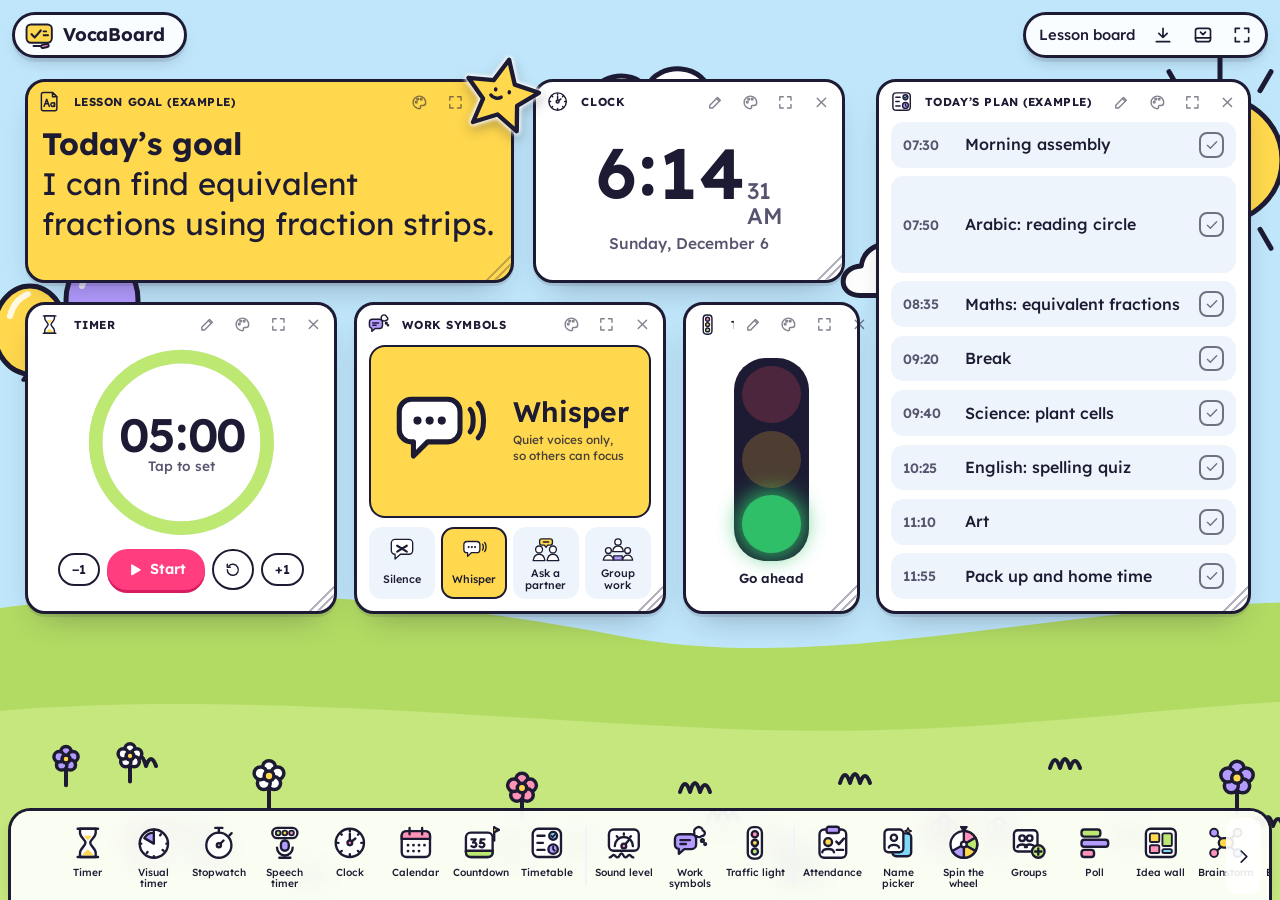
==== commit 30e84935: "Add files via upload" ====
--- a/index.html
+++ b/index.html
@@ -1175,89 +1175,6 @@
 .wl-post footer .ib[title="Done"]{opacity:1;background:rgba(255,255,255,.7)}
 .it-note .it-bar .ib svg{width:1.05rem;height:1.05rem}
 
-/* ---------- v1.9: Picture dictionary ---------- */
-.pd{--pdc:8.6rem;--pde:3.6rem;display:flex;flex-direction:column;gap:.55rem;height:100%;min-height:0}
-.pd.pd-s{--pdc:6.6rem;--pde:2.7rem} .pd.pd-l{--pdc:11.5rem;--pde:5rem}
-.pd-tabs{display:flex;gap:.35rem;overflow-x:auto;padding:.1rem .1rem .35rem;scrollbar-width:thin;flex:none}
-.pd-tab{flex:none;display:flex;align-items:center;gap:.35rem;border:2px solid var(--edge);border-radius:999px;background:var(--card);color:var(--ink);font:600 .85rem var(--f-ui);padding:.3rem .75rem .3rem .45rem;cursor:pointer;white-space:nowrap}
-.pd-tab[aria-selected="true"]{background:var(--butter);color:var(--on-pastel)}
-.pd-ti,.pd-emo,.pd-plus{font-family:"Noto Color Emoji","Apple Color Emoji","Segoe UI Emoji","Segoe UI Symbol",sans-serif;font-weight:400;line-height:1}
-.pd-ti{font-size:1.15rem}
-.pd-bar{display:flex;flex-wrap:wrap;gap:.5rem;align-items:center;flex:none}
-.pd-search{flex:1 1 9rem;min-width:0;max-width:18rem}
-.pd-modes{margin-inline-start:auto}
-.pd-main{position:relative;flex:1;min-height:0}
-.pd-scroll{position:absolute;inset:0;overflow:auto;padding:.15rem}
-.pd-grid{display:grid;grid-template-columns:repeat(auto-fill,minmax(var(--pdc),1fr));gap:.6rem}
-.pd-cw{position:relative;display:grid}
-.pd-card{display:flex;flex-direction:column;align-items:center;justify-content:center;gap:.35rem;min-height:calc(var(--pdc) * 1.05);padding:.6rem .4rem;border:2px solid var(--edge);border-radius:1rem;background:var(--card);color:var(--ink);cursor:pointer;transition:transform .12s}
-.pd-card:hover{transform:translateY(-2px)}
-.pd-card:active{transform:scale(.97)}
-.pd-p{display:grid;place-items:center;height:calc(var(--pde) * 1.15)}
-.pd-emo{font-size:var(--pde)}
-.pd-sw{display:block;width:calc(var(--pde) * 1.05);height:calc(var(--pde) * 1.05);border-radius:50%;border:3px solid var(--edge)}
-.pd-shape{display:block;width:calc(var(--pde) * 1.15);height:calc(var(--pde) * 1.15)}
-.pd-shape svg{width:100%;height:100%}
-.pd-img{width:calc(var(--pde) * 1.5);height:calc(var(--pde) * 1.15);object-fit:cover;border-radius:.6rem;border:2px solid var(--edge);background:var(--card-2)}
-.pd-w{font:700 calc(var(--pde) * .3 + .45rem)/1.15 var(--f-ui);text-align:center;overflow-wrap:anywhere}
-.pd-card.hid .pd-w{display:inline-grid;place-items:center;min-width:2.2em;border-radius:.5rem;background:var(--card-2);color:var(--ink-soft)}
-.pd-add{border-style:dashed;background:transparent}
-.pd-plus{font:700 calc(var(--pde) * .9)/1 var(--f-ui);color:var(--ink-soft)}
-.pd-del{position:absolute;top:.25rem;right:.25rem;width:1.8rem;height:1.8rem;background:var(--card);border:2px solid var(--edge);border-radius:50%}
-.pd-hint{display:flex;align-items:center;justify-content:space-between;gap:.5rem;margin-bottom:.5rem;color:var(--ink-soft);font-weight:500}
-.pd-count{margin:.7rem 0 0;color:var(--ink-soft);font-size:.85rem;text-align:center}
-.pd-focus{position:absolute;inset:0;z-index:2;display:flex;flex-direction:column;align-items:center;justify-content:center;gap:.8rem;padding:1rem;background:var(--card)}
-.pd-focus .pd-emo{font-size:clamp(4rem,30cqh,11rem)}
-.pd-main{container-type:size}
-.pd-fp{display:grid;place-items:center}
-.pd-fp .pd-sw,.pd-fp .pd-shape{width:clamp(6rem,32cqh,12rem);height:clamp(6rem,32cqh,12rem)}
-.pd-fp .pd-img{width:auto;height:clamp(7rem,40cqh,16rem);max-width:90cqw}
-.pd-fw{font:700 clamp(2rem,9cqh,4.4rem)/1.1 var(--f-display);letter-spacing:.02em;text-align:center;overflow-wrap:anywhere}
-.pd-fw span{border-radius:.3rem;transition:background .15s,color .15s}
-.pd-fw span.on{background:var(--butter);color:var(--on-pastel)}
-.pd-fbtns{display:flex;flex-wrap:wrap;justify-content:center;gap:.5rem;align-items:center}
-.pd-close{position:absolute;top:.4rem;right:.4rem}
-.pd-qhead{margin-bottom:.6rem}
-.pd-qprog{display:flex;justify-content:space-between;font-weight:600;color:var(--ink-soft);margin-bottom:.4rem}
-.pd-qask{display:grid;place-items:center;min-height:30%;margin-bottom:.7rem}
-.pd-qpic .pd-emo{font-size:clamp(4rem,26cqh,9rem)}
-.pd-qpic .pd-sw,.pd-qpic .pd-shape{width:clamp(5rem,26cqh,9rem);height:clamp(5rem,26cqh,9rem)}
-.pd-qpic .pd-img{width:auto;height:clamp(6rem,30cqh,12rem)}
-.btn.pd-big{font-size:1.15rem;padding:.8rem 1.4rem}
-.pd-qopts{display:grid;grid-template-columns:repeat(auto-fit,minmax(10rem,1fr));gap:.6rem}
-.pd-qopts.pics{grid-template-columns:repeat(auto-fit,minmax(var(--pdc),1fr))}
-.pd-qo{display:flex;flex-direction:column;align-items:center;justify-content:center;gap:.3rem;min-height:3.4rem;padding:.6rem;border:2px solid var(--edge);border-radius:1rem;background:var(--card);color:var(--ink);font:700 1.15rem var(--f-ui);cursor:pointer}
-.pd-qo:disabled{cursor:default;opacity:1}
-.pd-qo.ok{background:var(--mint);color:var(--on-pastel)}
-.pd-qo.no{background:var(--pink);color:var(--on-pastel);animation:pdshake .35s}
-@keyframes pdshake{25%{transform:translateX(-5px)}75%{transform:translateX(5px)}}
-.pd-qend{display:grid;place-items:center;gap:.6rem;text-align:center;padding:1.5rem}
-.pd-qend b{font:700 1.6rem var(--f-display)}
-.pd-qend p{margin:0;color:var(--ink-soft)}
-.pd-addf{max-width:30rem}
-.pd-prev{display:grid;place-items:center;min-height:6rem;border:2px dashed var(--edge);border-radius:.8rem;margin-bottom:.4rem;padding:.5rem}
-.pd-prev .pd-img{width:auto;height:7rem}
-@media (prefers-reduced-motion: reduce){.pd-card,.pd-qo.no{transition:none;animation:none}}
-/* v1.9.1: real photos in the Picture dictionary */
-.pd-pics{margin-inline-start:auto}
-.pd-pics + .pd-modes{margin-inline-start:0}
-.pd-photo{display:block;width:calc(var(--pde) * 1.95);max-width:100%;height:calc(var(--pde) * 1.35);object-fit:cover;border-radius:.7rem;border:2px solid var(--edge);background:var(--card-2)}
-.pd-card:has(.pd-photo){padding-top:.45rem}
-.pd-p:has(.pd-photo){height:auto}
-.pd-wait{opacity:.55}
-.pd-src{font-size:.72rem;font-weight:600;color:var(--ink-soft)}
-.pd-online{border-style:dashed}
-.pd-fp .pd-photo,.pd-qpic .pd-photo{width:auto;max-width:92cqw;height:clamp(8rem,44cqh,20rem);object-fit:contain;background:transparent;border-radius:1rem}
-.pd-qopts.pics .pd-photo{width:100%;height:calc(var(--pde) * 1.6)}
-.pd-credit{font-size:.75rem;color:var(--ink-soft);margin-top:-.5rem}
-.pd-pick{position:absolute;inset:0;z-index:3;display:flex;flex-direction:column;gap:.7rem;padding:1rem;background:var(--card);overflow:auto}
-.pd-phead{display:flex;align-items:center;justify-content:space-between;gap:.5rem;font-size:1.05rem}
-.pd-pgrid{display:grid;grid-template-columns:repeat(auto-fill,minmax(9rem,1fr));gap:.6rem}
-.pd-popt{padding:0;border:2px solid var(--edge);border-radius:.8rem;overflow:hidden;background:var(--card-2);cursor:pointer;aspect-ratio:4/3}
-.pd-popt img{width:100%;height:100%;object-fit:cover;display:block}
-.pd-popt:hover{outline:3px solid var(--pri);outline-offset:2px}
-.pd-lg{text-decoration:none;white-space:nowrap;flex:none}
-.pd-lg svg{width:1rem;height:1rem}
 
 </style>
 </head>
@@ -1310,7 +1227,6 @@
   calc:`<rect class="f-card" x="9" y="4" width="30" height="40" rx="6"/><rect class="f-aqua" x="14" y="9" width="20" height="9" rx="2.5" stroke-width="2.4"/><path d="M16 25h.01M24 25h.01M32 25h.01M16 31.5h.01M24 31.5h.01M16 38h.01M24 38h.01" stroke-width="3.8"/><rect class="f-pink" x="29.5" y="29.5" width="5" height="10.5" rx="2" stroke-width="2.4"/>`,
   tongue:`<path class="f-card" d="M7 21c0-9 7.6-15 17-15s17 6 17 15-7.6 16-17 16S7 30 7 21z"/><path class="f-ink" d="M14 20c3 6.5 17 6.5 20 0z" stroke-width="2.4"/><path class="f-pink" d="M19.5 24.5c0 6 2 10 4.5 10s4.5-4 4.5-10z" stroke-width="2.4"/><path d="M3 41l4-3M9 44l2-4M45 41l-4-3M39 44l-2-4"/>`,
   family:`<rect class="f-butter" x="15" y="4" width="18" height="10" rx="3"/><path d="M24 14v6M9 20h30M9 20v5M24 20v5M39 20v5"/><rect class="f-lav" x="3" y="25" width="12" height="9" rx="2.5" stroke-width="2.4"/><rect class="f-mint" x="18" y="25" width="12" height="9" rx="2.5" stroke-width="2.4"/><rect class="f-pink" x="33" y="25" width="12" height="9" rx="2.5" stroke-width="2.4"/><path d="M9 34v4M24 34v4M39 34v4M5.5 42h7M20.5 42h7M35.5 42h7" stroke-width="2.4"/>`,
-  picdict:`<path class="f-card" d="M6 10q9-4 18 1q9-5 18-1v30q-9-4-18 1q-9-5-18-1z"/><path d="M24 11v30"/><circle class="f-butter" cx="14.5" cy="18.5" r="3.5"/><path class="f-mint" d="M9 33l6-7 6 6v5q-6-2-12 0z" stroke-width="2.5"/><path class="f-pink" d="M30 21q2.5-3 5 0q2.5-3 5 0q0 5-5 8q-5-3-5-8z" stroke-width="2.5"/><path d="M29 33h9" stroke-width="2.5"/>`,
   dict:`<path class="f-card" d="M9 7a4 4 0 0 1 4-4h24v35H13a4 4 0 0 0-4 4z"/><path class="f-aqua" d="M9 42a4 4 0 0 1 4-4h24v6H13a4 4 0 0 1-4-2z"/><path d="M15 26l5-14 5 14M16.8 21.5h6.4"/><circle class="f-butter" cx="33.5" cy="31" r="6.5"/><path d="M38.2 35.7L44 41.5"/>`,
   mindmap:`<path d="M24 24L9 11M24 24l15-13M24 24L9 37M24 24l15 13"/><circle class="f-lav" cx="9" cy="11" r="5" stroke-width="2.4"/><circle class="f-mint" cx="39" cy="11" r="5" stroke-width="2.4"/><circle class="f-pink" cx="9" cy="37" r="5" stroke-width="2.4"/><circle class="f-aqua" cx="39" cy="37" r="5" stroke-width="2.4"/><rect class="f-butter" x="15" y="18" width="18" height="12" rx="6"/>`,
   exit:`<path class="f-card" d="M5 13a3 3 0 0 1 3-3h32a3 3 0 0 1 3 3v6a5 5 0 0 0 0 10v6a3 3 0 0 1-3 3H8a3 3 0 0 1-3-3v-6a5 5 0 0 0 0-10z"/><path d="M31 10v28" stroke-dasharray="2.5 3"/><path class="f-mint" d="M12 25.5l3.5 3.5 7-7.5" fill="none"/><circle class="f-butter" cx="37.5" cy="24" r="2.6" stroke-width="2.2"/>`,
@@ -5759,20 +5675,6 @@
   },
 };
 
-/* ---------- Picture dictionary: the tool bar button opens LanGeek's English Picture Dictionary (15,000+ pictures) ----------
-   The teacher's chosen website. (The earlier built-in picture dictionary is kept in w-pic.js, not used.) */
-const PD_LANGEEK = 'https://dictionary.langeek.co/en';
-function openPicDict() { const a = h('a', { href: PD_LANGEEK, target: '_blank', rel: 'noopener' }); document.body.append(a); a.click(); a.remove(); }
-T.picdict = { // boards saved with the earlier version show a button to the website instead
-  title: 'Picture dictionary', icon: 'picdict', w: 380, h: 230, sh: 250, minW: 240, minH: 170,
-  init: () => ({}),
-  blobs: s => [...(s.mine || []).filter(m => m && m.img).map(m => m.img), ...Object.values(s.pick || {}).filter(p => p && p.img).map(p => p.img)],
-  mount(c) {
-    c.body.append(h('div', { class: 'empty' }, h('p', {}, 'English Picture Dictionary by LanGeek: 15,000+ pictures.'),
-      h('a', { class: 'btn pri', href: PD_LANGEEK, target: '_blank', rel: 'noopener' }, svg('ext'), 'Open the Picture dictionary')));
-  },
-};
-
 /* ---------- Brainstorm maps and exit tickets (students can join with the QR code) ---------- */
 const MAP_COLS = ['--lav', '--mint', '--pink', '--aqua', '--butter', '--peach', '--lav', '--mint'];
 const MAP_TPL = [
@@ -6533,13 +6435,13 @@
   ['timer', 'Timer'], ['vtimer', 'Visual timer'], ['stopwatch', 'Stopwatch'], ['speech', 'Speech timer'], ['clock', 'Clock'], ['calendar', 'Calendar'], ['countdown', 'Countdown'], ['timetable', 'Timetable'], '|',
   ['sound', 'Sound level'], ['work', 'Work symbols'], ['traffic', 'Traffic light'], '|',
   ['attend', 'Attendance'], ['randomizer', 'Name picker'], ['wheel', 'Spin the wheel'], ['groups', 'Groups'], ['poll', 'Poll'], ['wall', 'Idea wall'], ['mindmap', 'Brainstorm'], ['exit', 'Exit ticket'], ['scoreboard', 'Scoreboard'], '|',
-  ['dict', 'Dictionary'], ['picdict', 'Picture dictionary'], ['family', 'Word family'], ['tongue', 'Tongue twisters'], '|',
+  ['dict', 'Dictionary'], ['family', 'Word family'], ['tongue', 'Tongue twisters'], '|',
   ['hangman', 'Hangman'], ['chess', 'Chess'], ['dice', 'Dice'], ['calc', 'Calculator'], '|',
   ['text', 'Text'], ['note', 'Sticky note'], ['draw', 'Draw'], ['autodraw', 'Auto draw'], ['shapes', 'Shapes'], ['room', 'Class layout'], '|',
   ['image', 'Image'], ['pdf', 'PDF'], ['video', 'Video'], ['webcam', 'Webcam'], ['qr', 'QR code'], ['link', 'Link'], ['embed', 'Website'], '|',
   ['background', 'Background'], ['stickers', 'Stickers'],
 ];
-const DOCK_ACT = { picdict: () => openPicDict(), background: () => openBackground(), stickers: () => openStickers(), shapes: () => openShapes(), note: () => addNote(), autodraw: () => addWidget('draw', { auto: true, _title: 'Auto draw' }) };
+const DOCK_ACT = { background: () => openBackground(), stickers: () => openStickers(), shapes: () => openShapes(), note: () => addNote(), autodraw: () => addWidget('draw', { auto: true, _title: 'Auto draw' }) };
 function buildShell(root) {
   app = h('div', { id: 'app' });
   bgEl = h('div', { id: 'bg', 'aria-hidden': 'true' });
